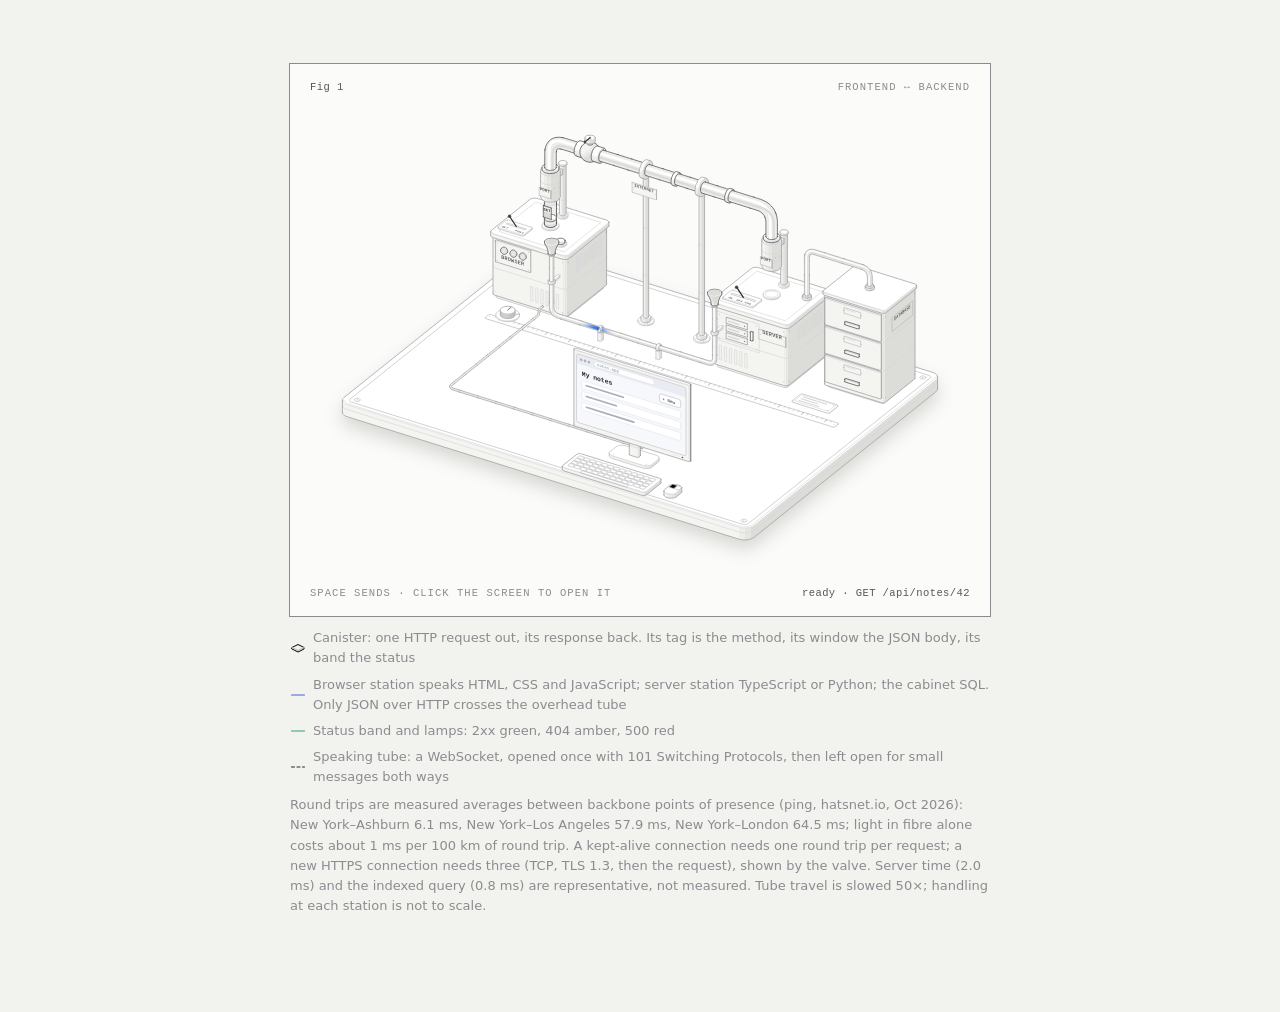
==== fig1-pneumatic/fig1-light.html @ 3c2b8790 "Add Figure 1 (pneumatic tube system) and Figure 2 (front-end layers) Figure 1 is the home page: a br" ====
<!doctype html><html lang="en"><head><meta charset="utf-8"><meta name="viewport" content="width=device-width, initial-scale=1"><title>Frontend and backend</title><style>
.iso{
  --anatomy-page:#0b0b0b;--anatomy-card:#131313;--anatomy-text:#a3a3a3;--anatomy-strong:#e6e6e6;--anatomy-muted:#6e6e6e;
  --anatomy-paper:#131313;--anatomy-face:#1b1b1b;--anatomy-top:#1c1c1c;
  --anatomy-shade-0:#0f0f0f;--anatomy-shade-1:#121212;--anatomy-shade-2:#151515;--anatomy-shade-3:#181818;
  --anatomy-lit-top:#262626;--anatomy-lit-shade:#1d1d1d;
  --anatomy-hi:#d4d4d4;--anatomy-mid:#6a6a6a;--anatomy-lo:#3e3e3e;--anatomy-faint:#2a2a2a;--anatomy-lit:#ffffff;
  --anatomy-halo:#050505;--anatomy-halo-opacity:.9;--anatomy-dot:#e6e6e6;
  --anatomy-red:#ff6b6b;--anatomy-green:#6be0a0;--anatomy-blue:#6b9bff;
  --anatomy-weight:.6px;--anatomy-ease:cubic-bezier(.32,.72,0,1);
  --anatomy-mono:ui-monospace,"SF Mono",Menlo,Consolas,monospace;
  --anatomy-lift:inset 0 1px 0 0 #ffffff0a,inset 0 0 0 1px #ffffff06,0 0 0 1px #00000026,0 1px 1px -.5px #00000014,0 3px 3px -1.5px #00000014,0 6px 6px -3px #00000014,0 12px 12px -6px #00000014;
}
.iso[data-theme="light"]{
  --anatomy-page:#f2f2ef;--anatomy-card:#fbfbfa;--anatomy-text:#57575a;--anatomy-strong:#18181a;--anatomy-muted:#8c8c90;
  --anatomy-paper:#fbfbfa;--anatomy-face:#ffffff;--anatomy-top:#ffffff;
  --anatomy-shade-0:#dcdcd9;--anatomy-shade-1:#e5e5e2;--anatomy-shade-2:#ededea;--anatomy-shade-3:#f4f4f1;
  --anatomy-lit-top:#ffffff;--anatomy-lit-shade:#eeeeeb;
  --anatomy-hi:#26262a;--anatomy-mid:#8a8a8f;--anatomy-lo:#b4b4b8;--anatomy-faint:#d4d4d6;--anatomy-lit:#000000;
  --anatomy-halo:#8a8a80;--anatomy-halo-opacity:.32;--anatomy-dot:#3a3a3e;
  --anatomy-red:#e5484d;--anatomy-green:#30a46c;--anatomy-blue:#3e63dd;
  --anatomy-lift:inset 0 1px 0 0 #ffffff,0 0 0 1px #0000000f,0 1px 1px -.5px #0000000a,0 3px 3px -1.5px #0000000a,0 6px 6px -3px #0000000a,0 12px 12px -6px #0000000a;
}
.iso-svg{display:block;width:100%;height:auto;overflow:visible}
.iso-svg path,.iso-svg circle{vector-effect:non-scaling-stroke}
.iso-fill{fill:var(--anatomy-paper);stroke:none}
.iso-solid[data-lit]>.iso-fill{fill:var(--anatomy-face)}
.iso-shade,.iso-top{stroke:none}
.iso-shade[data-shade="0"]{fill:var(--anatomy-shade-0)}
.iso-shade[data-shade="1"]{fill:var(--anatomy-shade-1)}
.iso-shade[data-shade="2"]{fill:var(--anatomy-shade-2)}
.iso-shade[data-shade="3"]{fill:var(--anatomy-shade-3)}
.iso-top{fill:var(--anatomy-top)}
.iso-solid[data-lit]>.iso-top{fill:var(--anatomy-lit-top)}
.iso-solid[data-lit]>.iso-shade{fill:var(--anatomy-lit-shade)}
.iso-solid[data-seamless]>.iso-shade,.iso-solid[data-seamless]>.iso-top{stroke-width:.4;stroke-linejoin:round}
.iso-solid[data-seamless]>.iso-shade[data-shade="0"]{stroke:var(--anatomy-shade-0)}
.iso-solid[data-seamless]>.iso-shade[data-shade="1"]{stroke:var(--anatomy-shade-1)}
.iso-solid[data-seamless]>.iso-shade[data-shade="2"]{stroke:var(--anatomy-shade-2)}
.iso-solid[data-seamless]>.iso-shade[data-shade="3"]{stroke:var(--anatomy-shade-3)}
.iso-solid[data-seamless]>.iso-top{stroke:var(--anatomy-top)}
.iso-solid[data-seamless][data-lit]>.iso-top{stroke:var(--anatomy-lit-top)}
.iso-solid[data-seamless][data-lit]>.iso-shade{stroke:var(--anatomy-lit-shade)}
.iso-solid[data-lit]>.iso-edge{stroke:var(--anatomy-lit)}
.iso-halo{fill:var(--anatomy-halo);stroke:none;filter:blur(9px);opacity:var(--anatomy-halo-opacity);transform:translateY(3px)}
.iso-line{fill:none;stroke:var(--anatomy-lo);stroke-width:var(--anatomy-weight);stroke-linecap:round;stroke-linejoin:round}
.iso-line[data-tone="hi"]{stroke:var(--anatomy-hi)}
.iso-line[data-tone="mid"]{stroke:var(--anatomy-mid)}
.iso-line[data-tone="lo"]{stroke:var(--anatomy-lo)}
.iso-line[data-tone="faint"]{stroke:var(--anatomy-faint)}
.iso-line[data-tone="lit"]{stroke:var(--anatomy-lit)}
.iso-line[data-tone="red"]{stroke:var(--anatomy-red)}
.iso-line[data-tone="green"]{stroke:var(--anatomy-green)}
.iso-line[data-tone="blue"]{stroke:var(--anatomy-blue)}
.iso-line[data-dotted]{stroke-dasharray:.01 3.5;stroke-width:1}
.iso-line[data-dashed]{stroke-dasharray:3 3}
.iso-line[data-flow]{stroke-dasharray:2 6}
.iso-wire-end{fill:var(--anatomy-paper);stroke:var(--anatomy-lo);stroke-width:var(--anatomy-weight)}
.iso-wire[data-tone="hi"] .iso-wire-end{stroke:var(--anatomy-hi)}
.iso-wire[data-tone="mid"] .iso-wire-end{stroke:var(--anatomy-mid)}
.iso-wire[data-tone="faint"] .iso-wire-end{stroke:var(--anatomy-faint)}
.iso-wire[data-tone="lit"] .iso-wire-end{stroke:var(--anatomy-lit)}
.iso-dots circle{fill:var(--anatomy-dot);stroke:none;opacity:.32}
.iso-dots[data-tone="hi"] circle{opacity:.85}
.iso-dots[data-tone="mid"] circle{opacity:.45}
.iso-dots[data-tone="lo"] circle{opacity:.22}
.iso-dots[data-tone="faint"] circle{opacity:.12}
.iso-face-text{fill:var(--anatomy-mid);font-family:var(--anatomy-mono);letter-spacing:.04em}
.iso-face-text[data-tone="hi"]{fill:var(--anatomy-hi)}
.iso-face-text[data-tone="lo"]{fill:var(--anatomy-lo)}
.iso-face-text[data-tone="faint"]{fill:var(--anatomy-faint)}
.tb-body{fill:var(--anatomy-shade-2);stroke:none}
.tb-shine{fill:var(--anatomy-top);stroke:none}
.tb-shade{fill:var(--anatomy-shade-0);stroke:none}
.tb-ring{fill:none;stroke:var(--anatomy-lo);stroke-width:.45;stroke-linecap:butt;stroke-linejoin:round}
.tb-ring[data-tone="mid"]{stroke:var(--anatomy-mid)}
.tb-ring[data-tone="faint"]{stroke:var(--anatomy-faint)}
.tb-ring[data-tone="hi"]{stroke:var(--anatomy-hi)}
@keyframes iso-flow{to{stroke-dashoffset:-32}}
@keyframes iso-pulse{0%,100%{opacity:.18}12%{opacity:1}40%{opacity:.18}}
.iso-line[data-flow]{animation:iso-flow 1600ms linear infinite}
.iso-dots circle[data-pulse]{animation:iso-pulse 1600ms steps(1,end) infinite;animation-delay:var(--pulse-at,0ms)}
.iso-figure{margin:32px 0 36px}
.iso-plate{position:relative;padding:52px 24px;border-radius:0;background:var(--anatomy-card);box-shadow:0 0 0 1px var(--anatomy-mid);--anatomy-paper:var(--anatomy-card)}
.iso-plate-corners{position:absolute;inset:18px 20px;pointer-events:none}
.iso-plate-corner{position:absolute;color:var(--anatomy-muted);font-family:var(--anatomy-mono);font-size:10.5px;line-height:1;letter-spacing:.04em;white-space:nowrap}
.iso-plate-corner[data-corner="fig"]{top:0;left:0;color:var(--anatomy-text)}
.iso-plate-corner[data-corner="title"]{top:0;right:0;text-transform:uppercase;letter-spacing:.1em}
.iso-plate-corner[data-corner="hint"]{bottom:0;left:0;text-transform:uppercase;letter-spacing:.1em}
.iso-plate-corner[data-corner="readout"]{right:0;bottom:0;color:var(--anatomy-text);font-variant-numeric:tabular-nums}
.iso-plate .iso-svg{margin:0 auto}
.iso-legend{display:grid;gap:8px;margin-top:12px;color:var(--anatomy-muted);font-size:13px;line-height:1.55}
.iso-keys{display:flex;flex-wrap:wrap;gap:6px 18px}
.iso-key{display:inline-flex;align-items:center;gap:7px}
.iso-swatch{width:16px;height:10px;flex:none;overflow:visible}
.iso-swatch path{fill:none;stroke:var(--anatomy-hi);stroke-width:1;vector-effect:non-scaling-stroke;stroke-linejoin:round;stroke-linecap:round}
.iso-swatch[data-mark="raised"] path,.iso-swatch[data-mark="flat"] path{stroke:var(--anatomy-mid)}
.iso-swatch[data-mark="lit"] path{stroke:var(--anatomy-lit)}
.iso-swatch[data-mark="dim"] path{stroke:var(--anatomy-lo)}
.iso-swatch[data-mark="dotted"] path{stroke-dasharray:.01 3;stroke-width:1.4}
.iso-swatch[data-mark="dashed"] path{stroke-dasharray:3 2.5}
.iso-swatch[data-mark="red"] path{stroke:var(--anatomy-red)}
.iso-swatch[data-mark="green"] path{stroke:var(--anatomy-green)}
.iso-swatch[data-mark="blue"] path{stroke:var(--anatomy-blue)}
.iso-swatch-crease{stroke:var(--anatomy-lo)!important}
@media (max-width:560px){.iso-plate{padding:48px 12px 70px}.iso-plate-corner[data-corner="hint"]{bottom:18px}}
@media (prefers-reduced-motion:reduce){.iso-line[data-flow],.iso-dots circle[data-pulse]{animation:none}}

*{box-sizing:border-box}
html{color-scheme:dark}
body[data-theme="light"]{color-scheme:light}
body{margin:0;background:var(--anatomy-page);color:var(--anatomy-text);font:14px/1.6 ui-sans-serif,system-ui,-apple-system,"Segoe UI",sans-serif;-webkit-font-smoothing:antialiased}
.iso-page{width:min(700px,100% - 32px);margin:64px auto 96px}
</style></head><body class="iso" data-theme="light"><main class="iso-page"><style>.f1-stage{position:relative;touch-action:pan-y}
.f1-stage:focus{outline:none}
.f1-stage:focus-visible{outline:1px solid var(--anatomy-muted);outline-offset:6px}
.f1-gl{position:absolute;inset:0;width:100%;height:100%;pointer-events:none}
.iso:not([data-theme="light"]) .f1-gl{mix-blend-mode:screen}
.f1-sr{position:absolute;width:1px;height:1px;overflow:hidden;clip-path:inset(50%);white-space:nowrap}

.f1-stage{
  --f1-req:#2f6fdf;--f1-ok:#1f9d55;--f1-warn:#c98400;--f1-fail:#d33a2c;
  --f1-ok-top:#c8ecd6;--f1-warn-top:#f7e2b0;--f1-fail-top:#f6cdc8;--f1-req-top:#cfdcf7;
  --f1-ok-side:#9ad7b2;--f1-warn-side:#ecc778;--f1-fail-side:#eba59d;--f1-req-side:#a9c0ef;
}
.iso:not([data-theme="light"]) .f1-stage{
  --f1-req:#6aa8ff;--f1-ok:#4fdc8c;--f1-warn:#ffc23d;--f1-fail:#ff6b5b;
  --f1-ok-top:#1d4a31;--f1-warn-top:#4d3c12;--f1-fail-top:#4f201c;--f1-req-top:#1b2f52;
  --f1-ok-side:#173b27;--f1-warn-side:#3d300e;--f1-fail-side:#3f1916;--f1-req-side:#162644;
}

.f1-void{fill:var(--anatomy-shade-0);stroke:none}
.f1-window{fill:var(--anatomy-shade-0);stroke:var(--anatomy-lo);stroke-width:.4px;vector-effect:non-scaling-stroke}
.f1-tag{fill:var(--anatomy-hi);font-family:var(--anatomy-mono);font-weight:600;letter-spacing:.02em}
.f1-rod{stroke-width:1.2px}
.f1-can:not([data-method="GET"]) [data-for="GET"],.f1-can:not([data-method="POST"]) [data-for="POST"]{display:none}
.f1-can:not([data-json]) .f1-json{display:none}
.f1-can[data-hidden]{visibility:hidden}

/* status colours: the canister band and the browser lamps */
.f1-can[data-status] .f1-band .iso-edge{stroke:var(--f1-c)}
.f1-can[data-status] .f1-band .iso-top{fill:var(--f1-c-top)}
.f1-can[data-status] .f1-band .iso-shade{fill:var(--f1-c-side)}
.it[data-lamp][data-on] .iso-top{fill:var(--f1-c-top)}
.it[data-lamp][data-on] .iso-shade{fill:var(--f1-c-side)}
.it[data-lamp][data-on] .iso-edge{stroke:var(--f1-c)}
[data-status="ok"],[data-lamp="ok"]{--f1-c:var(--f1-ok);--f1-c-top:var(--f1-ok-top);--f1-c-side:var(--f1-ok-side)}
[data-status="warn"],[data-lamp="warn"]{--f1-c:var(--f1-warn);--f1-c-top:var(--f1-warn-top);--f1-c-side:var(--f1-warn-side)}
[data-status="fail"],[data-lamp="fail"]{--f1-c:var(--f1-fail);--f1-c-top:var(--f1-fail-top);--f1-c-side:var(--f1-fail-side)}
.it[data-hot="req"]{--f1-c:var(--f1-req);--f1-c-top:var(--f1-req-top);--f1-c-side:var(--f1-req-side)}
.it[data-hot="ok"]{--f1-c:var(--f1-ok);--f1-c-top:var(--f1-ok-top);--f1-c-side:var(--f1-ok-side)}
.it[data-hot="warn"]{--f1-c:var(--f1-warn);--f1-c-top:var(--f1-warn-top);--f1-c-side:var(--f1-warn-side)}
.it[data-hot="fail"]{--f1-c:var(--f1-fail);--f1-c-top:var(--f1-fail-top);--f1-c-side:var(--f1-fail-side)}

/* without WebGL, the chunk the message is in takes its colour */
.f1-stage:not([data-gl]) .it[data-hot] .tb-body{fill:var(--f1-c-top)}
.f1-stage:not([data-gl]) .it[data-hot] .tb-shine{fill:var(--f1-c-top)}
.f1-stage:not([data-gl]) .it[data-hot] .tb-shade{fill:var(--f1-c-side)}
.f1-stage:not([data-gl]) .it[data-hot] .iso-edge,.f1-stage:not([data-gl]) .it[data-hot] .iso-line{stroke:var(--f1-c)}

.f1-card .iso-edge{stroke:var(--anatomy-hi)}

/* the monitor's picture */
.f1-stage{--f1-sbg:#f7f8fb;--f1-sbar:#e9ecf2;--f1-srow:#ffffff;--f1-sline:#d5dae3;--f1-sink:#a9b1bf;--f1-stext:#1d2330;--f1-smut:#7a8394}
.iso:not([data-theme="light"]) .f1-stage{--f1-sbg:#0f141c;--f1-sbar:#18202b;--f1-srow:#161d27;--f1-sline:#2a3443;--f1-sink:#4f5d72;--f1-stext:#e1e8f2;--f1-smut:#7d8899}
.f1-screen text{font-family:var(--anatomy-mono)}
.f1-sbg{fill:var(--f1-sbg)}
.f1-sframe{fill:none;stroke:var(--anatomy-lo);stroke-width:.5px;vector-effect:non-scaling-stroke}
.f1-sbar{fill:var(--f1-sbar)}
.f1-sdot{fill:var(--f1-sink)}
.f1-surl{fill:var(--f1-srow);stroke:var(--f1-sline);stroke-width:.4px;vector-effect:non-scaling-stroke}
.f1-surlt,.f1-smut{fill:var(--f1-smut)}
.f1-sh,.f1-st{fill:var(--f1-stext);font-weight:600}
.f1-st{font-weight:500}
.f1-sr0{fill:var(--f1-srow);stroke:var(--f1-sline);stroke-width:.4px;vector-effect:non-scaling-stroke}
.f1-si{fill:var(--f1-sink)}
.f1-sbtn{fill:var(--f1-srow);stroke:var(--f1-sink);stroke-width:.5px;vector-effect:non-scaling-stroke}
.f1-sbt{fill:var(--f1-stext)}
.f1-sview{display:none}
.f1-screen[data-view="list"] [data-v="list"],.f1-screen[data-view="loading"] [data-v="loading"],.f1-screen[data-view="note"] [data-v="note"],.f1-screen[data-view="saved"] [data-v="saved"],.f1-screen[data-view="missing"] [data-v="missing"],.f1-screen[data-view="error"] [data-v="error"]{display:inline}
.f1-sdim{opacity:.35}
.f1-sarc{fill:none;stroke:var(--f1-req);stroke-width:1px;stroke-linecap:round;vector-effect:non-scaling-stroke}
.f1-screen[data-press="row"] .f1-srow .f1-sr0,.f1-screen[data-press="new"] .f1-snew .f1-sbtn{fill:var(--f1-req-top);stroke:var(--f1-req)}
.f1-snew-row{fill:var(--f1-ok-top);stroke:var(--f1-ok);stroke-width:.4px;vector-effect:non-scaling-stroke}
.f1-schip{fill:var(--f1-ok)}
.f1-schipt{fill:var(--f1-srow);font-weight:600}
.f1-swarn{fill:var(--f1-warn);font-weight:700}
.f1-serr{fill:var(--f1-fail-top);stroke:var(--f1-fail);stroke-width:.5px;vector-effect:non-scaling-stroke}
.f1-serrt{fill:var(--f1-fail);font-weight:600}

/* labels on hover or tap */
.f1-tip{position:absolute;z-index:3;max-width:240px;padding:8px 10px;border-radius:8px;background:var(--anatomy-card);border:1px solid var(--anatomy-faint);box-shadow:0 4px 14px #0000001f;pointer-events:none;font-size:12.5px;line-height:1.45;color:var(--anatomy-text)}
.f1-tip strong{display:block;color:var(--anatomy-strong);font-weight:600;margin-bottom:2px}
.f1-tip[hidden]{display:none}
.f1-stage svg .it[data-zone]:not([data-zone="base"]),.f1-stage svg [data-part]{cursor:help}
</style><figure class="iso-figure"><div class="iso-plate"><div class="iso-plate-corners" aria-hidden="true"><span class="iso-plate-corner" data-corner="fig">Fig 1</span><span class="iso-plate-corner" data-corner="title">Frontend ↔ backend</span><span class="iso-plate-corner" data-corner="hint">Space sends · click the screen to open it</span><span class="iso-plate-corner" data-corner="readout" data-readout>ready · GET /api/notes/42</span></div><div class="iso-stage f1-stage" tabindex="0" role="group" aria-label="Pneumatic tube system. Space or Enter sends a request. G or P picks GET or POST. F cycles the server fault: none, not found, server error. L cycles the line: New York to Ashburn, Los Angeles or London. C closes the connection so the next request opens a new one. Escape stops."><svg xmlns="http://www.w3.org/2000/svg" class="iso-svg" viewBox="0 0 640 440" role="img" aria-label="A pneumatic tube system on a bench. On the left, the browser station packs a canister and sends it up through an overhead tube to the server station on the right, which can pull a drawer from a filing cabinet beside it through a thin SQL line. The canister comes back with a coloured status band. A thin speaking tube along the front stays open between the two stations for live messages."><path class="iso-halo" d="M27.9 285.1L28.1 284L28.6 283L29.6 282.1L208.1 139.2L209.4 138.3L211 137.7L212.8 137.1L214.8 136.8L216.9 136.7L219 136.7L221.1 137L223 137.5L607 257.5L608.7 258.1L610.1 258.9L611.1 259.8L611.8 260.8L612.1 261.9L612.1 273.5L611.9 274.6L611.4 275.6L610.4 276.6L431.9 419.4L430.6 420.3L429 421L427.2 421.5L425.2 421.8L423.1 422L421 421.9L418.9 421.6L417 421.1L33 301.2L31.3 300.5L29.9 299.7L28.9 298.8L28.2 297.8L27.9 296.8Z"/><g class="iso-solid"><path class="iso-fill" d="M213.9 164.3L214.3 163.3L215.3 162.3L216.6 161.5L218.2 160.9L220.1 160.4L222.2 160.2L224.3 160.2L226.4 160.4L228.3 160.8L229.9 161.5L231.2 162.3L232.2 163.3L232.6 164.3L232.6 165.4L232.6 167.2L232.2 168.3L231.3 169.2L229.9 170L228.3 170.7L226.4 171.2L224.3 171.4L222.2 171.4L220.2 171.2L218.3 170.7L216.6 170.1L215.3 169.2L214.4 168.3L213.9 167.3L213.9 166.2Z"/><path class="iso-shade" data-shade="0" d="M231.3 169.2L229.9 170L229.9 168.2L231.3 167.3ZM229.9 170L228.3 170.7L228.3 168.8L229.9 168.2ZM232.6 167.2L232.2 168.3L232.2 166.4L232.6 165.4ZM232.2 168.3L231.3 169.2L231.3 167.3L232.2 166.4Z"/><path class="iso-shade" data-shade="1" d="M228.3 170.7L226.4 171.2L226.4 169.3L228.3 168.8ZM226.4 171.2L224.3 171.4L224.3 169.5L226.4 169.3ZM224.3 171.4L222.2 171.4L222.2 169.5L224.3 169.5Z"/><path class="iso-shade" data-shade="2" d="M222.2 171.4L220.2 171.2L220.2 169.3L222.2 169.5ZM220.2 171.2L218.3 170.7L218.3 168.8L220.2 169.3Z"/><path class="iso-shade" data-shade="3" d="M218.3 170.7L216.6 170.1L216.6 168.2L218.3 168.8ZM216.6 170.1L215.3 169.2L215.3 167.4L216.6 168.2ZM215.3 169.2L214.4 168.3L214.4 166.4L215.3 167.4ZM214.4 168.3L213.9 167.3L213.9 165.4L214.4 166.4ZM213.9 167.3L213.9 166.2L213.9 164.3L213.9 165.4Z"/><path class="iso-top" d="M231.3 167.3L229.9 168.2L228.3 168.8L226.4 169.3L224.3 169.5L222.2 169.5L220.2 169.3L218.3 168.8L216.6 168.2L215.3 167.4L214.4 166.4L213.9 165.4L213.9 164.3L214.3 163.3L215.3 162.3L216.6 161.5L218.2 160.9L220.1 160.4L222.2 160.2L224.3 160.2L226.4 160.4L228.3 160.8L229.9 161.5L231.2 162.3L232.2 163.3L232.6 164.3L232.6 165.4L232.2 166.4Z"/><path class="iso-line iso-crease" data-tone="faint" d="M232.6 165.4L232.2 166.4L231.3 167.3L229.9 168.2L228.3 168.8L226.4 169.3L224.3 169.5L222.2 169.5L220.2 169.3L218.3 168.8L216.6 168.2L215.3 167.4L214.4 166.4L213.9 165.4L213.9 164.3"/><path class="iso-line iso-edge" data-tone="lo" d="M213.9 164.3L214.3 163.3L215.3 162.3L216.6 161.5L218.2 160.9L220.1 160.4L222.2 160.2L224.3 160.2L226.4 160.4L228.3 160.8L229.9 161.5L231.2 162.3L232.2 163.3L232.6 164.3L232.6 165.4M232.6 167.2L232.2 168.3L231.3 169.2L229.9 170L228.3 170.7L226.4 171.2L224.3 171.4L222.2 171.4L220.2 171.2L218.3 170.7L216.6 170.1L215.3 169.2L214.4 168.3L213.9 167.3L213.9 166.2M213.9 164.3L213.9 166.2M232.6 165.4L232.6 167.2"/></g><g class="iso-solid"><path class="iso-fill" d="M216 160.5L216.4 159.7L217.1 159L218.1 158.3L219.4 157.8L220.8 157.4L222.4 157.3L224.1 157.3L225.6 157.4L227.1 157.8L228.4 158.3L229.4 158.9L230.1 159.7L230.5 160.5L230.5 161.3L230.5 165.2L230.1 166L229.4 166.8L228.4 167.4L227.1 167.9L225.7 168.3L224.1 168.5L222.5 168.5L220.9 168.3L219.4 167.9L218.1 167.4L217.1 166.8L216.4 166.1L216 165.3L216 164.4Z"/><path class="iso-shade" data-shade="0" d="M229.4 166.8L228.4 167.4L228.4 163.4L229.4 162.8ZM228.4 167.4L227.1 167.9L227.1 164L228.4 163.4ZM230.5 165.2L230.1 166L230.1 162.1L230.5 161.3ZM230.1 166L229.4 166.8L229.4 162.8L230.1 162.1Z"/><path class="iso-shade" data-shade="1" d="M227.1 167.9L225.7 168.3L225.7 164.3L227.1 164ZM225.7 168.3L224.1 168.5L224.1 164.5L225.7 164.3ZM224.1 168.5L222.5 168.5L222.5 164.5L224.1 164.5Z"/><path class="iso-shade" data-shade="2" d="M222.5 168.5L220.9 168.3L220.9 164.3L222.5 164.5ZM220.9 168.3L219.4 167.9L219.4 164L220.9 164.3Z"/><path class="iso-shade" data-shade="3" d="M219.4 167.9L218.1 167.4L218.1 163.5L219.4 164ZM218.1 167.4L217.1 166.8L217.1 162.8L218.1 163.5ZM217.1 166.8L216.4 166.1L216.4 162.1L217.1 162.8ZM216.4 166.1L216 165.3L216 161.3L216.4 162.1ZM216 165.3L216 164.4L216 160.5L216 161.3Z"/><path class="iso-top" d="M229.4 162.8L228.4 163.4L227.1 164L225.7 164.3L224.1 164.5L222.5 164.5L220.9 164.3L219.4 164L218.1 163.5L217.1 162.8L216.4 162.1L216 161.3L216 160.5L216.4 159.7L217.1 159L218.1 158.3L219.4 157.8L220.8 157.4L222.4 157.3L224.1 157.3L225.6 157.4L227.1 157.8L228.4 158.3L229.4 158.9L230.1 159.7L230.5 160.5L230.5 161.3L230.1 162.1Z"/><path class="iso-line iso-crease" data-tone="faint" d="M230.5 161.3L230.1 162.1L229.4 162.8L228.4 163.4L227.1 164L225.7 164.3L224.1 164.5L222.5 164.5L220.9 164.3L219.4 164L218.1 163.5L217.1 162.8L216.4 162.1L216 161.3L216 160.5"/><path class="iso-line iso-edge" data-tone="mid" d="M216 160.5L216.4 159.7L217.1 159L218.1 158.3L219.4 157.8L220.8 157.4L222.4 157.3L224.1 157.3L225.6 157.4L227.1 157.8L228.4 158.3L229.4 158.9L230.1 159.7L230.5 160.5L230.5 161.3M230.5 165.2L230.1 166L229.4 166.8L228.4 167.4L227.1 167.9L225.7 168.3L224.1 168.5L222.5 168.5L220.9 168.3L219.4 167.9L218.1 167.4L217.1 166.8L216.4 166.1L216 165.3L216 164.4M216 160.5L216 164.4M230.5 161.3L230.5 165.2"/></g><g class="iso-solid"><path class="iso-fill" d="M565.9 274.3L566.4 273.3L567.3 272.3L568.6 271.5L570.3 270.8L572.2 270.4L574.2 270.1L576.3 270.1L578.4 270.4L580.3 270.8L581.9 271.5L583.3 272.3L584.2 273.3L584.7 274.3L584.7 275.4L584.7 277.2L584.2 278.2L583.3 279.2L582 280L580.3 280.7L578.4 281.2L576.4 281.4L574.3 281.4L572.2 281.2L570.3 280.7L568.6 280L567.3 279.2L566.4 278.3L565.9 277.2L565.9 276.2Z"/><path class="iso-shade" data-shade="0" d="M583.3 279.2L582 280L582 278.2L583.3 277.3ZM582 280L580.3 280.7L580.3 278.8L582 278.2ZM584.7 277.2L584.2 278.2L584.2 276.4L584.7 275.4ZM584.2 278.2L583.3 279.2L583.3 277.3L584.2 276.4Z"/><path class="iso-shade" data-shade="1" d="M580.3 280.7L578.4 281.2L578.4 279.3L580.3 278.8ZM578.4 281.2L576.4 281.4L576.4 279.5L578.4 279.3ZM576.4 281.4L574.3 281.4L574.3 279.5L576.4 279.5Z"/><path class="iso-shade" data-shade="2" d="M574.3 281.4L572.2 281.2L572.2 279.3L574.3 279.5ZM572.2 281.2L570.3 280.7L570.3 278.8L572.2 279.3Z"/><path class="iso-shade" data-shade="3" d="M570.3 280.7L568.6 280L568.6 278.2L570.3 278.8ZM568.6 280L567.3 279.2L567.3 277.4L568.6 278.2ZM567.3 279.2L566.4 278.3L566.4 276.4L567.3 277.4ZM566.4 278.3L565.9 277.2L565.9 275.4L566.4 276.4ZM565.9 277.2L565.9 276.2L565.9 274.3L565.9 275.4Z"/><path class="iso-top" d="M583.3 277.3L582 278.2L580.3 278.8L578.4 279.3L576.4 279.5L574.3 279.5L572.2 279.3L570.3 278.8L568.6 278.2L567.3 277.4L566.4 276.4L565.9 275.4L565.9 274.3L566.4 273.3L567.3 272.3L568.6 271.5L570.3 270.8L572.2 270.4L574.2 270.1L576.3 270.1L578.4 270.4L580.3 270.8L581.9 271.5L583.3 272.3L584.2 273.3L584.7 274.3L584.7 275.4L584.2 276.4Z"/><path class="iso-line iso-crease" data-tone="faint" d="M584.7 275.4L584.2 276.4L583.3 277.3L582 278.2L580.3 278.8L578.4 279.3L576.4 279.5L574.3 279.5L572.2 279.3L570.3 278.8L568.6 278.2L567.3 277.4L566.4 276.4L565.9 275.4L565.9 274.3"/><path class="iso-line iso-edge" data-tone="lo" d="M565.9 274.3L566.4 273.3L567.3 272.3L568.6 271.5L570.3 270.8L572.2 270.4L574.2 270.1L576.3 270.1L578.4 270.4L580.3 270.8L581.9 271.5L583.3 272.3L584.2 273.3L584.7 274.3L584.7 275.4M584.7 277.2L584.2 278.2L583.3 279.2L582 280L580.3 280.7L578.4 281.2L576.4 281.4L574.3 281.4L572.2 281.2L570.3 280.7L568.6 280L567.3 279.2L566.4 278.3L565.9 277.2L565.9 276.2M565.9 274.3L565.9 276.2M584.7 275.4L584.7 277.2"/></g><g class="iso-solid"><path class="iso-fill" d="M568.1 270.5L568.4 269.7L569.1 268.9L570.1 268.3L571.4 267.8L572.9 267.4L574.5 267.3L576.1 267.2L577.7 267.4L579.1 267.8L580.4 268.3L581.4 268.9L582.2 269.7L582.5 270.5L582.5 271.3L582.5 275.2L582.2 276L581.5 276.8L580.5 277.4L579.2 277.9L577.7 278.3L576.1 278.5L574.5 278.5L572.9 278.3L571.4 277.9L570.2 277.4L569.1 276.8L568.4 276L568.1 275.3L568.1 274.4Z"/><path class="iso-shade" data-shade="0" d="M581.5 276.8L580.5 277.4L580.5 273.4L581.5 272.8ZM580.5 277.4L579.2 277.9L579.2 273.9L580.5 273.4ZM582.5 275.2L582.2 276L582.2 272.1L582.5 271.3ZM582.2 276L581.5 276.8L581.5 272.8L582.2 272.1Z"/><path class="iso-shade" data-shade="1" d="M579.2 277.9L577.7 278.3L577.7 274.3L579.2 273.9ZM577.7 278.3L576.1 278.5L576.1 274.5L577.7 274.3ZM576.1 278.5L574.5 278.5L574.5 274.5L576.1 274.5Z"/><path class="iso-shade" data-shade="2" d="M574.5 278.5L572.9 278.3L572.9 274.3L574.5 274.5ZM572.9 278.3L571.4 277.9L571.4 274L572.9 274.3Z"/><path class="iso-shade" data-shade="3" d="M571.4 277.9L570.2 277.4L570.2 273.4L571.4 274ZM570.2 277.4L569.1 276.8L569.1 272.8L570.2 273.4ZM569.1 276.8L568.4 276L568.4 272.1L569.1 272.8ZM568.4 276L568.1 275.3L568.1 271.3L568.4 272.1ZM568.1 275.3L568.1 274.4L568.1 270.5L568.1 271.3Z"/><path class="iso-top" d="M581.5 272.8L580.5 273.4L579.2 273.9L577.7 274.3L576.1 274.5L574.5 274.5L572.9 274.3L571.4 274L570.2 273.4L569.1 272.8L568.4 272.1L568.1 271.3L568.1 270.5L568.4 269.7L569.1 268.9L570.1 268.3L571.4 267.8L572.9 267.4L574.5 267.3L576.1 267.2L577.7 267.4L579.1 267.8L580.4 268.3L581.4 268.9L582.2 269.7L582.5 270.5L582.5 271.3L582.2 272.1Z"/><path class="iso-line iso-crease" data-tone="faint" d="M582.5 271.3L582.2 272.1L581.5 272.8L580.5 273.4L579.2 273.9L577.7 274.3L576.1 274.5L574.5 274.5L572.9 274.3L571.4 274L570.2 273.4L569.1 272.8L568.4 272.1L568.1 271.3L568.1 270.5"/><path class="iso-line iso-edge" data-tone="mid" d="M568.1 270.5L568.4 269.7L569.1 268.9L570.1 268.3L571.4 267.8L572.9 267.4L574.5 267.3L576.1 267.2L577.7 267.4L579.1 267.8L580.4 268.3L581.4 268.9L582.2 269.7L582.5 270.5L582.5 271.3M582.5 275.2L582.2 276L581.5 276.8L580.5 277.4L579.2 277.9L577.7 278.3L576.1 278.5L574.5 278.5L572.9 278.3L571.4 277.9L570.2 277.4L569.1 276.8L568.4 276L568.1 275.3L568.1 274.4M568.1 270.5L568.1 274.4M582.5 271.3L582.5 275.2"/></g><g class="iso-solid"><path class="iso-fill" d="M55.3 291.2L55.8 290.2L56.7 289.2L58 288.4L59.7 287.7L61.6 287.3L63.6 287L65.7 287L67.8 287.3L69.7 287.7L71.4 288.4L72.7 289.2L73.6 290.1L74.1 291.2L74.1 292.2L74.1 294.1L73.6 295.1L72.7 296.1L71.4 296.9L69.7 297.6L67.8 298L65.8 298.3L63.7 298.3L61.6 298L59.7 297.6L58.1 296.9L56.7 296.1L55.8 295.2L55.3 294.1L55.3 293.1Z"/><path class="iso-shade" data-shade="0" d="M72.7 296.1L71.4 296.9L71.4 295L72.7 294.2ZM71.4 296.9L69.7 297.6L69.7 295.7L71.4 295ZM74.1 294.1L73.6 295.1L73.6 293.3L74.1 292.2ZM73.6 295.1L72.7 296.1L72.7 294.2L73.6 293.3Z"/><path class="iso-shade" data-shade="1" d="M69.7 297.6L67.8 298L67.8 296.2L69.7 295.7ZM67.8 298L65.8 298.3L65.8 296.4L67.8 296.2ZM65.8 298.3L63.7 298.3L63.7 296.4L65.8 296.4Z"/><path class="iso-shade" data-shade="2" d="M63.7 298.3L61.6 298L61.6 296.2L63.7 296.4ZM61.6 298L59.7 297.6L59.7 295.7L61.6 296.2Z"/><path class="iso-shade" data-shade="3" d="M59.7 297.6L58.1 296.9L58.1 295.1L59.7 295.7ZM58.1 296.9L56.7 296.1L56.7 294.2L58.1 295.1ZM56.7 296.1L55.8 295.2L55.8 293.3L56.7 294.2ZM55.8 295.2L55.3 294.1L55.3 292.3L55.8 293.3ZM55.3 294.1L55.3 293.1L55.3 291.2L55.3 292.3Z"/><path class="iso-top" d="M72.7 294.2L71.4 295L69.7 295.7L67.8 296.2L65.8 296.4L63.7 296.4L61.6 296.2L59.7 295.7L58.1 295.1L56.7 294.2L55.8 293.3L55.3 292.3L55.3 291.2L55.8 290.2L56.7 289.2L58 288.4L59.7 287.7L61.6 287.3L63.6 287L65.7 287L67.8 287.3L69.7 287.7L71.4 288.4L72.7 289.2L73.6 290.1L74.1 291.2L74.1 292.2L73.6 293.3Z"/><path class="iso-line iso-crease" data-tone="faint" d="M74.1 292.2L73.6 293.3L72.7 294.2L71.4 295L69.7 295.7L67.8 296.2L65.8 296.4L63.7 296.4L61.6 296.2L59.7 295.7L58.1 295.1L56.7 294.2L55.8 293.3L55.3 292.3L55.3 291.2"/><path class="iso-line iso-edge" data-tone="lo" d="M55.3 291.2L55.8 290.2L56.7 289.2L58 288.4L59.7 287.7L61.6 287.3L63.6 287L65.7 287L67.8 287.3L69.7 287.7L71.4 288.4L72.7 289.2L73.6 290.1L74.1 291.2L74.1 292.2M74.1 294.1L73.6 295.1L72.7 296.1L71.4 296.9L69.7 297.6L67.8 298L65.8 298.3L63.7 298.3L61.6 298L59.7 297.6L58.1 296.9L56.7 296.1L55.8 295.2L55.3 294.1L55.3 293.1M55.3 291.2L55.3 293.1M74.1 292.2L74.1 294.1"/></g><g class="iso-solid"><path class="iso-fill" d="M57.5 287.3L57.8 286.6L58.5 285.8L59.5 285.2L60.8 284.7L62.3 284.3L63.9 284.1L65.5 284.1L67.1 284.3L68.6 284.7L69.8 285.2L70.9 285.8L71.6 286.5L71.9 287.3L71.9 288.1L71.9 292.1L71.6 292.9L70.9 293.6L69.9 294.3L68.6 294.8L67.1 295.1L65.5 295.3L63.9 295.3L62.3 295.2L60.9 294.8L59.6 294.3L58.6 293.7L57.8 292.9L57.5 292.1L57.5 291.3Z"/><path class="iso-shade" data-shade="0" d="M70.9 293.6L69.9 294.3L69.9 290.3L70.9 289.7ZM69.9 294.3L68.6 294.8L68.6 290.8L69.9 290.3ZM71.9 292.1L71.6 292.9L71.6 288.9L71.9 288.1ZM71.6 292.9L70.9 293.6L70.9 289.7L71.6 288.9Z"/><path class="iso-shade" data-shade="1" d="M68.6 294.8L67.1 295.1L67.1 291.2L68.6 290.8ZM67.1 295.1L65.5 295.3L65.5 291.4L67.1 291.2ZM65.5 295.3L63.9 295.3L63.9 291.4L65.5 291.4Z"/><path class="iso-shade" data-shade="2" d="M63.9 295.3L62.3 295.2L62.3 291.2L63.9 291.4ZM62.3 295.2L60.9 294.8L60.9 290.8L62.3 291.2Z"/><path class="iso-shade" data-shade="3" d="M60.9 294.8L59.6 294.3L59.6 290.3L60.9 290.8ZM59.6 294.3L58.6 293.7L58.6 289.7L59.6 290.3ZM58.6 293.7L57.8 292.9L57.8 289L58.6 289.7ZM57.8 292.9L57.5 292.1L57.5 288.2L57.8 289ZM57.5 292.1L57.5 291.3L57.5 287.3L57.5 288.2Z"/><path class="iso-top" d="M70.9 289.7L69.9 290.3L68.6 290.8L67.1 291.2L65.5 291.4L63.9 291.4L62.3 291.2L60.9 290.8L59.6 290.3L58.6 289.7L57.8 289L57.5 288.2L57.5 287.3L57.8 286.6L58.5 285.8L59.5 285.2L60.8 284.7L62.3 284.3L63.9 284.1L65.5 284.1L67.1 284.3L68.6 284.7L69.8 285.2L70.9 285.8L71.6 286.5L71.9 287.3L71.9 288.1L71.6 288.9Z"/><path class="iso-line iso-crease" data-tone="faint" d="M71.9 288.1L71.6 288.9L70.9 289.7L69.9 290.3L68.6 290.8L67.1 291.2L65.5 291.4L63.9 291.4L62.3 291.2L60.9 290.8L59.6 290.3L58.6 289.7L57.8 289L57.5 288.2L57.5 287.3"/><path class="iso-line iso-edge" data-tone="mid" d="M57.5 287.3L57.8 286.6L58.5 285.8L59.5 285.2L60.8 284.7L62.3 284.3L63.9 284.1L65.5 284.1L67.1 284.3L68.6 284.7L69.8 285.2L70.9 285.8L71.6 286.5L71.9 287.3L71.9 288.1M71.9 292.1L71.6 292.9L70.9 293.6L69.9 294.3L68.6 294.8L67.1 295.1L65.5 295.3L63.9 295.3L62.3 295.2L60.9 294.8L59.6 294.3L58.6 293.7L57.8 292.9L57.5 292.1L57.5 291.3M57.5 287.3L57.5 291.3M71.9 288.1L71.9 292.1"/></g><g class="iso-solid"><path class="iso-fill" d="M407.4 401.2L407.8 400.2L408.7 399.2L410.1 398.4L411.7 397.7L413.6 397.3L415.7 397L417.8 397L419.8 397.2L421.7 397.7L423.4 398.4L424.7 399.2L425.6 400.1L426.1 401.2L426.1 402.2L426.1 404.1L425.7 405.1L424.7 406.1L423.4 406.9L421.8 407.6L419.9 408L417.8 408.3L415.7 408.3L413.6 408L411.7 407.6L410.1 406.9L408.8 406.1L407.8 405.1L407.4 404.1L407.4 403.1Z"/><path class="iso-shade" data-shade="0" d="M424.7 406.1L423.4 406.9L423.4 405L424.7 404.2ZM423.4 406.9L421.8 407.6L421.8 405.7L423.4 405ZM426.1 404.1L425.7 405.1L425.7 403.3L426.1 402.2ZM425.7 405.1L424.7 406.1L424.7 404.2L425.7 403.3Z"/><path class="iso-shade" data-shade="1" d="M421.8 407.6L419.9 408L419.9 406.2L421.8 405.7ZM419.9 408L417.8 408.3L417.8 406.4L419.9 406.2ZM417.8 408.3L415.7 408.3L415.7 406.4L417.8 406.4Z"/><path class="iso-shade" data-shade="2" d="M415.7 408.3L413.6 408L413.6 406.2L415.7 406.4ZM413.6 408L411.7 407.6L411.7 405.7L413.6 406.2Z"/><path class="iso-shade" data-shade="3" d="M411.7 407.6L410.1 406.9L410.1 405L411.7 405.7ZM410.1 406.9L408.8 406.1L408.8 404.2L410.1 405ZM408.8 406.1L407.8 405.1L407.8 403.3L408.8 404.2ZM407.8 405.1L407.4 404.1L407.4 402.2L407.8 403.3ZM407.4 404.1L407.4 403.1L407.4 401.2L407.4 402.2Z"/><path class="iso-top" d="M424.7 404.2L423.4 405L421.8 405.7L419.9 406.2L417.8 406.4L415.7 406.4L413.6 406.2L411.7 405.7L410.1 405L408.8 404.2L407.8 403.3L407.4 402.2L407.4 401.2L407.8 400.2L408.7 399.2L410.1 398.4L411.7 397.7L413.6 397.3L415.7 397L417.8 397L419.8 397.2L421.7 397.7L423.4 398.4L424.7 399.2L425.6 400.1L426.1 401.2L426.1 402.2L425.7 403.3Z"/><path class="iso-line iso-crease" data-tone="faint" d="M426.1 402.2L425.7 403.3L424.7 404.2L423.4 405L421.8 405.7L419.9 406.2L417.8 406.4L415.7 406.4L413.6 406.2L411.7 405.7L410.1 405L408.8 404.2L407.8 403.3L407.4 402.2L407.4 401.2"/><path class="iso-line iso-edge" data-tone="lo" d="M407.4 401.2L407.8 400.2L408.7 399.2L410.1 398.4L411.7 397.7L413.6 397.3L415.7 397L417.8 397L419.8 397.2L421.7 397.7L423.4 398.4L424.7 399.2L425.6 400.1L426.1 401.2L426.1 402.2M426.1 404.1L425.7 405.1L424.7 406.1L423.4 406.9L421.8 407.6L419.9 408L417.8 408.3L415.7 408.3L413.6 408L411.7 407.6L410.1 406.9L408.8 406.1L407.8 405.1L407.4 404.1L407.4 403.1M407.4 401.2L407.4 403.1M426.1 402.2L426.1 404.1"/></g><g class="iso-solid"><path class="iso-fill" d="M409.5 397.3L409.9 396.5L410.6 395.8L411.6 395.2L412.9 394.7L414.3 394.3L415.9 394.1L417.5 394.1L419.1 394.3L420.6 394.6L421.9 395.2L422.9 395.8L423.6 396.5L424 397.3L424 398.1L424 402.1L423.6 402.9L422.9 403.6L421.9 404.3L420.6 404.8L419.2 405.1L417.6 405.3L415.9 405.3L414.4 405.1L412.9 404.8L411.6 404.3L410.6 403.6L409.9 402.9L409.5 402.1L409.5 401.3Z"/><path class="iso-shade" data-shade="0" d="M422.9 403.6L421.9 404.3L421.9 400.3L422.9 399.7ZM421.9 404.3L420.6 404.8L420.6 400.8L421.9 400.3ZM424 402.1L423.6 402.9L423.6 398.9L424 398.1ZM423.6 402.9L422.9 403.6L422.9 399.7L423.6 398.9Z"/><path class="iso-shade" data-shade="1" d="M420.6 404.8L419.2 405.1L419.2 401.2L420.6 400.8ZM419.2 405.1L417.6 405.3L417.6 401.4L419.2 401.2ZM417.6 405.3L415.9 405.3L415.9 401.4L417.6 401.4Z"/><path class="iso-shade" data-shade="2" d="M415.9 405.3L414.4 405.1L414.4 401.2L415.9 401.4ZM414.4 405.1L412.9 404.8L412.9 400.8L414.4 401.2Z"/><path class="iso-shade" data-shade="3" d="M412.9 404.8L411.6 404.3L411.6 400.3L412.9 400.8ZM411.6 404.3L410.6 403.6L410.6 399.7L411.6 400.3ZM410.6 403.6L409.9 402.9L409.9 398.9L410.6 399.7ZM409.9 402.9L409.5 402.1L409.5 398.2L409.9 398.9ZM409.5 402.1L409.5 401.3L409.5 397.3L409.5 398.2Z"/><path class="iso-top" d="M422.9 399.7L421.9 400.3L420.6 400.8L419.2 401.2L417.6 401.4L415.9 401.4L414.4 401.2L412.9 400.8L411.6 400.3L410.6 399.7L409.9 398.9L409.5 398.2L409.5 397.3L409.9 396.5L410.6 395.8L411.6 395.2L412.9 394.7L414.3 394.3L415.9 394.1L417.5 394.1L419.1 394.3L420.6 394.6L421.9 395.2L422.9 395.8L423.6 396.5L424 397.3L424 398.1L423.6 398.9Z"/><path class="iso-line iso-crease" data-tone="faint" d="M424 398.1L423.6 398.9L422.9 399.7L421.9 400.3L420.6 400.8L419.2 401.2L417.6 401.4L415.9 401.4L414.4 401.2L412.9 400.8L411.6 400.3L410.6 399.7L409.9 398.9L409.5 398.2L409.5 397.3"/><path class="iso-line iso-edge" data-tone="mid" d="M409.5 397.3L409.9 396.5L410.6 395.8L411.6 395.2L412.9 394.7L414.3 394.3L415.9 394.1L417.5 394.1L419.1 394.3L420.6 394.6L421.9 395.2L422.9 395.8L423.6 396.5L424 397.3L424 398.1M424 402.1L423.6 402.9L422.9 403.6L421.9 404.3L420.6 404.8L419.2 405.1L417.6 405.3L415.9 405.3L414.4 405.1L412.9 404.8L411.6 404.3L410.6 403.6L409.9 402.9L409.5 402.1L409.5 401.3M409.5 397.3L409.5 401.3M424 398.1L424 402.1"/></g><g class="iso-solid"><path class="iso-fill" d="M27.9 279.2L28.1 278.2L28.6 277.2L29.6 276.2L208.1 133.4L209.4 132.5L211 131.8L212.8 131.3L214.8 131L216.9 130.8L219 130.9L221.1 131.2L223 131.6L607 251.6L608.7 252.3L610.1 253.1L611.1 254L611.8 255L612.1 256L612.1 267.7L611.9 268.8L611.4 269.8L610.4 270.7L431.9 413.6L430.6 414.4L429 415.1L427.2 415.7L425.2 416L423.1 416.1L421 416.1L418.9 415.8L417 415.3L33 295.3L31.3 294.7L29.9 293.9L28.9 293L28.2 292L27.9 290.9Z"/><path class="iso-shade" data-shade="0" d="M612.1 267.7L611.9 268.8L611.9 257.1L612.1 256ZM611.9 268.8L611.4 269.8L611.4 258.1L611.9 257.1ZM611.4 269.8L610.4 270.7L610.4 259.1L611.4 258.1ZM610.4 270.7L431.9 413.6L431.9 401.9L610.4 259.1ZM431.9 413.6L430.6 414.4L430.6 402.8L431.9 401.9ZM430.6 414.4L429 415.1L429 403.5L430.6 402.8Z"/><path class="iso-shade" data-shade="1" d="M429 415.1L427.2 415.7L427.2 404L429 403.5ZM427.2 415.7L425.2 416L425.2 404.3L427.2 404ZM425.2 416L423.1 416.1L423.1 404.5L425.2 404.3Z"/><path class="iso-shade" data-shade="2" d="M423.1 416.1L421 416.1L421 404.4L423.1 404.5ZM421 416.1L418.9 415.8L418.9 404.1L421 404.4ZM418.9 415.8L417 415.3L417 403.6L418.9 404.1Z"/><path class="iso-shade" data-shade="3" d="M417 415.3L33 295.3L33 283.6L417 403.6ZM33 295.3L31.3 294.7L31.3 283L33 283.6ZM31.3 294.7L29.9 293.9L29.9 282.2L31.3 283ZM29.9 293.9L28.9 293L28.9 281.3L29.9 282.2ZM28.9 293L28.2 292L28.2 280.3L28.9 281.3ZM28.2 292L27.9 290.9L27.9 279.2L28.2 280.3Z"/><path class="iso-top" d="M607 251.6L608.7 252.3L610.1 253.1L611.1 254L611.8 255L612.1 256L611.9 257.1L611.4 258.1L610.4 259.1L431.9 401.9L430.6 402.8L429 403.5L427.2 404L425.2 404.3L423.1 404.5L421 404.4L418.9 404.1L417 403.6L33 283.6L31.3 283L29.9 282.2L28.9 281.3L28.2 280.3L27.9 279.2L28.1 278.2L28.6 277.2L29.6 276.2L208.1 133.4L209.4 132.5L211 131.8L212.8 131.3L214.8 131L216.9 130.8L219 130.9L221.1 131.2L223 131.6Z"/><path class="iso-line iso-crease" data-tone="faint" d="M612.1 256L611.9 257.1L611.4 258.1L610.4 259.1L431.9 401.9L430.6 402.8L429 403.5L427.2 404L425.2 404.3L423.1 404.5L421 404.4L418.9 404.1L417 403.6L33 283.6L31.3 283L29.9 282.2L28.9 281.3L28.2 280.3L27.9 279.2"/><path class="iso-line iso-bevel" data-tone="faint" d="M612.1 256L609.8 256.9L609.4 257.7L608.6 258.5L430.1 401.3L429 402L427.8 402.6L426.3 403L424.7 403.3L423 403.4L421.3 403.3L419.7 403.1L418.1 402.7L34.2 282.8L32.8 282.2L31.7 281.6L30.8 280.8L30.3 280L27.9 279.2"/><path class="iso-line" data-tone="faint" d="M612.1 260.7L611.9 261.8L611.4 262.8L610.4 263.7L431.9 406.6L430.6 407.4L429 408.1L427.2 408.6L425.2 409L423.1 409.1L421 409L418.9 408.8L417 408.3L33 288.3L31.3 287.7L29.9 286.9L28.9 286L28.2 285L27.9 283.9"/><path class="iso-line iso-edge" data-tone="mid" d="M27.9 279.2L28.1 278.2L28.6 277.2L29.6 276.2L208.1 133.4L209.4 132.5L211 131.8L212.8 131.3L214.8 131L216.9 130.8L219 130.9L221.1 131.2L223 131.6L607 251.6L608.7 252.3L610.1 253.1L611.1 254L611.8 255L612.1 256M612.1 267.7L611.9 268.8L611.4 269.8L610.4 270.7L431.9 413.6L430.6 414.4L429 415.1L427.2 415.7L425.2 416L423.1 416.1L421 416.1L418.9 415.8L417 415.3L33 295.3L31.3 294.7L29.9 293.9L28.9 293L28.2 292L27.9 290.9M612.1 256L612.1 267.7M27.9 279.2L27.9 290.9"/></g><path class="iso-line" data-tone="lo" d="M603.4 254.5L604.1 254.7L604.6 255L605 255.4L605.2 255.7L605.3 256.1L605.3 256.5L605.1 256.9L604.7 257.3L426.2 400.1L425.7 400.4L425.1 400.7L424.4 400.9L423.7 401L422.9 401.1L422.1 401.1L421.3 401L420.6 400.8L36.6 280.8L35.9 280.6L35.4 280.3L35 279.9L34.8 279.5L34.7 279.1L34.7 278.7L34.9 278.4L35.3 278L213.8 135.1L214.3 134.8L214.9 134.6L215.6 134.4L216.3 134.2L217.1 134.2L217.9 134.2L218.7 134.3L219.4 134.5Z"/><path class="iso-line" data-tone="lo" d="M220.6 138.9L219.8 139.3L218.8 139.5L217.6 139.5L216.5 139.3L215.7 138.9L215.2 138.4L215.2 137.8L215.6 137.3L216.4 136.9L217.4 136.6L218.6 136.6L219.7 136.8L220.5 137.2L221 137.7L221 138.3ZM600.1 257.4L599.3 257.8L598.2 258.1L597.1 258.1L596 257.9L595.2 257.5L594.7 257L594.7 256.4L595.1 255.8L595.9 255.4L596.9 255.2L598.1 255.2L599.1 255.4L600 255.8L600.5 256.3L600.5 256.9ZM44.9 279.4L44.1 279.9L43.1 280.1L41.9 280.1L40.9 279.9L40 279.5L39.5 279L39.5 278.4L39.9 277.9L40.7 277.4L41.8 277.2L42.9 277.2L44 277.4L44.8 277.8L45.3 278.3L45.3 278.9ZM424.4 398L423.6 398.4L422.6 398.7L421.4 398.7L420.3 398.5L419.5 398.1L419 397.5L419 397L419.4 396.4L420.2 396L421.2 395.8L422.4 395.7L423.5 395.9L424.3 396.3L424.8 396.9L424.8 397.5Z"/><g class="iso-dots" data-tone="mid"><circle cx="218.1" cy="138.1" r="0.5"/><circle cx="597.6" cy="256.6" r="0.5"/><circle cx="42.4" cy="278.6" r="0.5"/><circle cx="421.9" cy="397.2" r="0.5"/></g><g class="iso-solid"><path class="iso-fill" d="M168.3 197.7L168.6 197.4L171.4 195.1L171.9 194.8L172.6 194.8L173.3 194.9L513.9 301.3L514.3 301.5L514.5 301.9L514.5 302.6L514.3 302.9L511.4 305.2L510.9 305.4L510.3 305.5L509.6 305.4L169 199L168.5 198.7L168.3 198.4Z"/><path class="iso-shade" data-shade="0" d="M514.5 302.6L514.3 302.9L514.3 302.2L514.5 301.9ZM514.3 302.9L511.4 305.2L511.4 304.5L514.3 302.2ZM511.4 305.2L510.9 305.4L510.9 304.7L511.4 304.5Z"/><path class="iso-shade" data-shade="1" d="M510.9 305.4L510.3 305.5L510.3 304.8L510.9 304.7Z"/><path class="iso-shade" data-shade="2" d="M510.3 305.5L509.6 305.4L509.6 304.7L510.3 304.8Z"/><path class="iso-shade" data-shade="3" d="M509.6 305.4L169 199L169 198.3L509.6 304.7ZM169 199L168.5 198.7L168.5 198L169 198.3ZM168.5 198.7L168.3 198.4L168.3 197.7L168.5 198Z"/><path class="iso-top" d="M513.9 301.3L514.3 301.5L514.5 301.9L514.3 302.2L511.4 304.5L510.9 304.7L510.3 304.8L509.6 304.7L169 198.3L168.5 198L168.3 197.7L168.6 197.4L171.4 195.1L171.9 194.8L172.6 194.8L173.3 194.9Z"/><path class="iso-line iso-edge" data-tone="lo" d="M168.3 197.7L168.6 197.4L171.4 195.1L171.9 194.8L172.6 194.8L173.3 194.9L513.9 301.3L514.3 301.5L514.5 301.9M514.5 302.6L514.3 302.9L511.4 305.2L510.9 305.4L510.3 305.5L509.6 305.4L169 199L168.5 198.7L168.3 198.4M514.5 301.9L514.5 302.6M168.3 197.7L168.3 198.4"/></g><path class="iso-line" data-tone="lo" d="M179 196.7L177.7 197.7M188.1 199.5L186.8 200.5M192.7 200.9L191.4 202M197.3 202.4L196 203.4M201.8 203.8L200.6 204.8M211 206.7L209.7 207.7M215.6 208.1L214.3 209.1M220.1 209.5L218.8 210.5M224.7 210.9L223.4 212M233.8 213.8L232.6 214.8M238.4 215.2L237.1 216.3M243 216.7L241.7 217.7M247.6 218.1L246.3 219.1M256.7 220.9L255.4 222M261.3 222.4L260 223.4M265.8 223.8L264.6 224.8M270.4 225.2L269.1 226.3M279.6 228.1L278.3 229.1M284.1 229.5L282.8 230.5M288.7 230.9L287.4 232M293.3 232.4L292 233.4M302.4 235.2L301.1 236.2M307 236.6L305.7 237.7M311.6 238.1L310.3 239.1M316.1 239.5L314.9 240.5M325.3 242.4L324 243.4M329.9 243.8L328.6 244.8M334.4 245.2L333.1 246.2M339 246.6L337.7 247.7M348.1 249.5L346.9 250.5M352.7 250.9L351.4 252M357.3 252.4L356 253.4M361.9 253.8L360.6 254.8M371 256.6L369.7 257.7M375.6 258.1L374.3 259.1M380.1 259.5L378.9 260.5M384.7 260.9L383.4 262M393.9 263.8L392.6 264.8M398.4 265.2L397.1 266.2M403 266.6L401.7 267.7M407.6 268.1L406.3 269.1M416.7 270.9L415.4 272M421.3 272.4L420 273.4M425.9 273.8L424.6 274.8M430.4 275.2L429.1 276.2M439.6 278.1L438.3 279.1M444.1 279.5L442.9 280.5M448.7 280.9L447.4 282M453.3 282.4L452 283.4M462.4 285.2L461.2 286.2M467 286.6L465.7 287.7M471.6 288.1L470.3 289.1M476.2 289.5L474.9 290.5M485.3 292.4L484 293.4M489.9 293.8L488.6 294.8M494.4 295.2L493.2 296.2M499 296.6L497.7 297.7M508.2 299.5L506.9 300.5"/><path class="iso-line" data-tone="mid" d="M183.6 198.1L181.1 200M206.4 205.2L204 207.2M229.3 212.4L226.8 214.3M252.1 219.5L249.7 221.5M275 226.7L272.6 228.6M297.9 233.8L295.4 235.7M320.7 240.9L318.3 242.9M343.6 248.1L341.1 250M366.4 255.2L364 257.2M389.3 262.4L386.9 264.3M412.1 269.5L409.7 271.4M435 276.6L432.6 278.6M457.9 283.8L455.4 285.7M480.7 290.9L478.3 292.9M503.6 298.1L501.2 300"/><g class="iso-dots" data-tone="mid"><circle cx="172.3" cy="196.9" r="0.45"/><circle cx="510.6" cy="302.6" r="0.45"/></g><g class="iso-solid"><path class="iso-fill" d="M469.5 279.6L469.7 279.2L477.3 273.1L477.9 272.8L478.7 272.7L479.5 272.8L513.4 283.4L513.9 283.7L514.1 284.1L514.1 285.1L513.9 285.5L506.3 291.5L505.7 291.8L504.9 291.9L504.1 291.8L470.2 281.2L469.7 280.9L469.5 280.5Z"/><path class="iso-shade" data-shade="0" d="M514.1 285.1L513.9 285.5L513.9 284.5L514.1 284.1ZM513.9 285.5L506.3 291.5L506.3 290.6L513.9 284.5ZM506.3 291.5L505.7 291.8L505.7 290.9L506.3 290.6Z"/><path class="iso-shade" data-shade="1" d="M505.7 291.8L504.9 291.9L504.9 291L505.7 290.9Z"/><path class="iso-shade" data-shade="2" d="M504.9 291.9L504.1 291.8L504.1 290.8L504.9 291Z"/><path class="iso-shade" data-shade="3" d="M504.1 291.8L470.2 281.2L470.2 280.3L504.1 290.8ZM470.2 281.2L469.7 280.9L469.7 280L470.2 280.3ZM469.7 280.9L469.5 280.5L469.5 279.6L469.7 280Z"/><path class="iso-top" d="M513.4 283.4L513.9 283.7L514.1 284.1L513.9 284.5L506.3 290.6L505.7 290.9L504.9 291L504.1 290.8L470.2 280.3L469.7 280L469.5 279.6L469.7 279.2L477.3 273.1L477.9 272.8L478.7 272.7L479.5 272.8Z"/><path class="iso-line iso-edge" data-tone="lo" d="M469.5 279.6L469.7 279.2L477.3 273.1L477.9 272.8L478.7 272.7L479.5 272.8L513.4 283.4L513.9 283.7L514.1 284.1M514.1 285.1L513.9 285.5L506.3 291.5L505.7 291.8L504.9 291.9L504.1 291.8L470.2 281.2L469.7 280.9L469.5 280.5M514.1 284.1L514.1 285.1M469.5 279.6L469.5 280.5"/></g><path class="iso-line" data-tone="faint" d="M512.1 284.1L504.8 290L471.5 279.5L478.7 273.7Z"/><path class="iso-line" data-tone="lo" data-free="" d="M480.3 275.8L503.2 282.9M478.1 277.5L494.2 282.5M476 279.2L495.4 285.3"/><g class="iso-dots" data-tone="mid"><circle cx="510" cy="284.3" r="0.45"/><circle cx="504.2" cy="289" r="0.45"/></g><g class="f1-rig"><g class="it" data-name="browser.plinth" data-zone="client"><g class="iso-solid"><path class="iso-fill" d="M178.9 173.8L179.3 173.3L215 144.7L215.7 144.3L216.7 144.1L217.7 144.1L218.7 144.3L282.7 164.3L283.5 164.6L283.9 165.1L283.9 165.6L283.9 169.1L283.6 169.6L247.8 198.2L247.1 198.6L246.2 198.8L245.1 198.8L244.1 198.6L180.1 178.6L179.4 178.3L178.9 177.8L178.9 177.3Z"/><path class="iso-shade" data-shade="0" d="M283.9 169.1L283.6 169.6L283.6 166.1L283.9 165.6ZM283.6 169.6L247.8 198.2L247.8 194.7L283.6 166.1ZM247.8 198.2L247.1 198.6L247.1 195.1L247.8 194.7Z"/><path class="iso-shade" data-shade="1" d="M247.1 198.6L246.2 198.8L246.2 195.3L247.1 195.1ZM246.2 198.8L245.1 198.8L245.1 195.3L246.2 195.3Z"/><path class="iso-shade" data-shade="2" d="M245.1 198.8L244.1 198.6L244.1 195.1L245.1 195.3Z"/><path class="iso-shade" data-shade="3" d="M244.1 198.6L180.1 178.6L180.1 175.1L244.1 195.1ZM180.1 178.6L179.4 178.3L179.4 174.8L180.1 175.1ZM179.4 178.3L178.9 177.8L178.9 174.3L179.4 174.8ZM178.9 177.8L178.9 177.3L178.9 173.8L178.9 174.3Z"/><path class="iso-top" d="M282.7 164.3L283.5 164.6L283.9 165.1L283.9 165.6L283.6 166.1L247.8 194.7L247.1 195.1L246.2 195.3L245.1 195.3L244.1 195.1L180.1 175.1L179.4 174.8L178.9 174.3L178.9 173.8L179.3 173.3L215 144.7L215.7 144.3L216.7 144.1L217.7 144.1L218.7 144.3Z"/><path class="iso-line iso-crease" data-tone="faint" d="M283.9 165.6L283.6 166.1L247.8 194.7L247.1 195.1L246.2 195.3L245.1 195.3L244.1 195.1L180.1 175.1L179.4 174.8L178.9 174.3L178.9 173.8"/><path class="iso-line iso-edge" data-tone="lo" d="M178.9 173.8L179.3 173.3L215 144.7L215.7 144.3L216.7 144.1L217.7 144.1L218.7 144.3L282.7 164.3L283.5 164.6L283.9 165.1L283.9 165.6M283.9 169.1L283.6 169.6L247.8 198.2L247.1 198.6L246.2 198.8L245.1 198.8L244.1 198.6L180.1 178.6L179.4 178.3L178.9 177.8L178.9 177.3M283.9 165.6L283.9 169.1M178.9 173.8L178.9 177.3"/></g></g><g class="it" data-name="browser.body" data-zone="client"><g class="iso-solid"><path class="iso-fill" d="M175.7 116.9L175.8 116.4L176.3 115.9L213.4 86.2L214.1 85.8L214.9 85.5L215.9 85.3L217 85.3L218 85.4L219 85.6L285.3 106.3L286.1 106.6L286.7 107.1L287.1 107.6L287.2 108.1L287.2 165.3L287 165.8L286.6 166.3L249.4 196L248.7 196.4L247.9 196.7L246.9 196.9L245.8 196.9L244.8 196.9L243.8 196.6L177.6 175.9L176.7 175.6L176.1 175.2L175.8 174.7L175.7 174.1Z"/><path class="iso-shade" data-shade="0" d="M287.2 165.3L287 165.8L287 108.6L287.2 108.1ZM287 165.8L286.6 166.3L286.6 109.1L287 108.6ZM286.6 166.3L249.4 196L249.4 138.8L286.6 109.1ZM249.4 196L248.7 196.4L248.7 139.2L249.4 138.8ZM248.7 196.4L247.9 196.7L247.9 139.5L248.7 139.2Z"/><path class="iso-shade" data-shade="1" d="M247.9 196.7L246.9 196.9L246.9 139.7L247.9 139.5ZM246.9 196.9L245.8 196.9L245.8 139.7L246.9 139.7Z"/><path class="iso-shade" data-shade="2" d="M245.8 196.9L244.8 196.9L244.8 139.7L245.8 139.7ZM244.8 196.9L243.8 196.6L243.8 139.4L244.8 139.7Z"/><path class="iso-shade" data-shade="3" d="M243.8 196.6L177.6 175.9L177.6 118.7L243.8 139.4ZM177.6 175.9L176.7 175.6L176.7 118.4L177.6 118.7ZM176.7 175.6L176.1 175.2L176.1 118L176.7 118.4ZM176.1 175.2L175.8 174.7L175.8 117.5L176.1 118ZM175.8 174.7L175.7 174.1L175.7 116.9L175.8 117.5Z"/><path class="iso-top" d="M285.3 106.3L286.1 106.6L286.7 107.1L287.1 107.6L287.2 108.1L287 108.6L286.6 109.1L249.4 138.8L248.7 139.2L247.9 139.5L246.9 139.7L245.8 139.7L244.8 139.7L243.8 139.4L177.6 118.7L176.7 118.4L176.1 118L175.8 117.5L175.7 116.9L175.8 116.4L176.3 115.9L213.4 86.2L214.1 85.8L214.9 85.5L215.9 85.3L217 85.3L218 85.4L219 85.6Z"/><path class="iso-line iso-crease" data-tone="faint" d="M287.2 108.1L287 108.6L286.6 109.1L249.4 138.8L248.7 139.2L247.9 139.5L246.9 139.7L245.8 139.7L244.8 139.7L243.8 139.4L177.6 118.7L176.7 118.4L176.1 118L175.8 117.5L175.7 116.9"/><path class="iso-line iso-bevel" data-tone="faint" d="M287.2 108.1L286 108.4L285.6 108.8L248.5 138.5L248 138.8L247.4 139L246.7 139.2L245.9 139.2L245.1 139.1L244.4 139L178.2 118.3L177.5 118L177.1 117.7L176.8 117.4L175.7 116.9"/><path class="iso-line" data-tone="faint" d="M287.2 138.4L287 138.9L286.6 139.4L249.4 169.1L248.7 169.6L247.9 169.9L246.9 170L245.8 170.1L244.8 170L243.8 169.8L177.6 149.1L176.7 148.7L176.1 148.3L175.8 147.8L175.7 147.3"/><path class="iso-line iso-edge" data-tone="mid" d="M175.7 116.9L175.8 116.4L176.3 115.9L213.4 86.2L214.1 85.8L214.9 85.5L215.9 85.3L217 85.3L218 85.4L219 85.6L285.3 106.3L286.1 106.6L286.7 107.1L287.1 107.6L287.2 108.1M287.2 165.3L287 165.8L286.6 166.3L249.4 196L248.7 196.4L247.9 196.7L246.9 196.9L245.8 196.9L244.8 196.9L243.8 196.6L177.6 175.9L176.7 175.6L176.1 175.2L175.8 174.7L175.7 174.1M287.2 108.1L287.2 165.3M175.7 116.9L175.7 174.1"/></g><path class="iso-line" data-tone="faint" d="M213 181.2L214.8 181.7L214.8 167.7L213 167.2ZM218 182.7L219.8 183.3L219.8 169.3L218 168.7ZM223 184.3L224.9 184.9L224.9 170.9L223 170.3ZM228.1 185.9L229.9 186.4L229.9 172.4L228.1 171.9ZM233.1 187.4L234.9 188L234.9 174L233.1 173.4ZM238.1 189L240 189.6L240 175.6L238.1 175ZM281.6 134.1L280.1 135.2L280.1 121.2L281.6 120.1ZM277.8 137.1L276.4 138.2L276.4 124.2L277.8 123.1ZM274.1 140L272.7 141.2L272.7 127.2L274.1 126ZM270.4 143L269 144.2L269 130.1L270.4 129ZM266.7 146L265.3 147.1L265.3 133.1L266.7 132ZM263 149L261.6 150.1L261.6 136.1L263 134.9ZM259.3 151.9L257.8 153.1L257.8 139.1L259.3 137.9Z"/><g class="iso-dots" data-tone="mid"><circle cx="177.6" cy="172.4" r="0.45"/><circle cx="243.8" cy="193.1" r="0.45"/><circle cx="177.6" cy="123.4" r="0.45"/><circle cx="243.8" cy="144.1" r="0.45"/><circle cx="286.6" cy="162.8" r="0.45"/><circle cx="249.4" cy="192.5" r="0.45"/><circle cx="286.6" cy="113.8" r="0.45"/><circle cx="249.4" cy="143.5" r="0.45"/></g></g><g class="it" data-name="browser.deck" data-zone="client"><g class="iso-solid"><path class="iso-fill" d="M173.4 113.5L173.6 112.8L174.2 112.2L212 81.9L212.9 81.4L214.1 81L215.4 80.7L216.8 80.6L218.2 80.8L219.5 81L286.9 102.1L288 102.6L288.8 103.1L289.3 103.8L289.4 104.5L289.4 108L289.2 108.7L288.6 109.3L250.8 139.6L249.9 140.2L248.7 140.6L247.4 140.8L246 140.9L244.6 140.8L243.3 140.5L175.9 119.4L174.8 119L174 118.4L173.5 117.7L173.4 117Z"/><path class="iso-shade" data-shade="0" d="M289.4 108L289.2 108.7L289.2 105.2L289.4 104.5ZM289.2 108.7L288.6 109.3L288.6 105.8L289.2 105.2ZM288.6 109.3L250.8 139.6L250.8 136.1L288.6 105.8ZM250.8 139.6L249.9 140.2L249.9 136.7L250.8 136.1ZM249.9 140.2L248.7 140.6L248.7 137.1L249.9 136.7Z"/><path class="iso-shade" data-shade="1" d="M248.7 140.6L247.4 140.8L247.4 137.3L248.7 137.1ZM247.4 140.8L246 140.9L246 137.4L247.4 137.3Z"/><path class="iso-shade" data-shade="2" d="M246 140.9L244.6 140.8L244.6 137.3L246 137.4ZM244.6 140.8L243.3 140.5L243.3 137L244.6 137.3Z"/><path class="iso-shade" data-shade="3" d="M243.3 140.5L175.9 119.4L175.9 115.9L243.3 137ZM175.9 119.4L174.8 119L174.8 115.5L175.9 115.9ZM174.8 119L174 118.4L174 114.9L174.8 115.5ZM174 118.4L173.5 117.7L173.5 114.2L174 114.9ZM173.5 117.7L173.4 117L173.4 113.5L173.5 114.2Z"/><path class="iso-top" d="M286.9 102.1L288 102.6L288.8 103.1L289.3 103.8L289.4 104.5L289.2 105.2L288.6 105.8L250.8 136.1L249.9 136.7L248.7 137.1L247.4 137.3L246 137.4L244.6 137.3L243.3 137L175.9 115.9L174.8 115.5L174 114.9L173.5 114.2L173.4 113.5L173.6 112.8L174.2 112.2L212 81.9L212.9 81.4L214.1 81L215.4 80.7L216.8 80.6L218.2 80.8L219.5 81Z"/><path class="iso-line iso-crease" data-tone="faint" d="M289.4 104.5L289.2 105.2L288.6 105.8L250.8 136.1L249.9 136.7L248.7 137.1L247.4 137.3L246 137.4L244.6 137.3L243.3 137L175.9 115.9L174.8 115.5L174 114.9L173.5 114.2L173.4 113.5"/><path class="iso-line iso-bevel" data-tone="faint" d="M289.4 104.5L288.4 105.1L287.9 105.6L250.1 135.9L249.3 136.4L248.4 136.7L247.2 136.9L246 137L244.9 136.9L243.7 136.6L176.4 115.6L175.4 115.2L174.7 114.7L174.3 114.1L173.4 113.5"/><path class="iso-line iso-edge" data-tone="mid" d="M173.4 113.5L173.6 112.8L174.2 112.2L212 81.9L212.9 81.4L214.1 81L215.4 80.7L216.8 80.6L218.2 80.8L219.5 81L286.9 102.1L288 102.6L288.8 103.1L289.3 103.8L289.4 104.5M289.4 108L289.2 108.7L288.6 109.3L250.8 139.6L249.9 140.2L248.7 140.6L247.4 140.8L246 140.9L244.6 140.8L243.3 140.5L175.9 119.4L174.8 119L174 118.4L173.5 117.7L173.4 117M289.4 104.5L289.4 108M173.4 113.5L173.4 117"/></g><path class="iso-line" data-tone="faint" d="M281.3 104.7L245.6 133.3L181.6 113.3L217.3 84.7Z"/></g><g class="it" data-name="browser.post.collar" data-zone="client"><g class="iso-solid"><path class="iso-fill" d="M239.1 96.5L239.2 96L239.5 95.5L239.9 95L240.5 94.6L241.3 94.3L242.2 94.1L243.1 93.9L244.1 93.8L245.1 93.9L246.1 94L247 94.2L247.8 94.5L248.4 94.9L248.9 95.3L249.3 95.8L249.4 96.3L249.4 98.6L249.3 99.1L249.1 99.6L248.6 100.1L248 100.5L247.2 100.8L246.4 101.1L245.4 101.2L244.4 101.3L243.4 101.3L242.4 101.1L241.5 100.9L240.8 100.6L240.1 100.2L239.6 99.8L239.3 99.3L239.1 98.8Z"/><path class="iso-shade" data-shade="0" d="M249.4 98.6L249.3 99.1L249.1 99.6L248.6 100.1L248 100.5L247.2 100.8L246.4 101.1L245.4 101.2L244.4 101.3L244.4 99L245.4 98.9L246.4 98.7L247.2 98.5L248 98.1L248.6 97.7L249.1 97.3L249.3 96.8L249.4 96.3Z"/><path class="iso-shade" data-shade="1" d="M244.4 101.3L243.4 101.3L242.4 101.1L242.4 98.8L243.4 98.9L244.4 99Z"/><path class="iso-shade" data-shade="2" d="M242.4 101.1L241.5 100.9L240.8 100.6L240.8 98.3L241.5 98.6L242.4 98.8Z"/><path class="iso-shade" data-shade="3" d="M240.8 100.6L240.1 100.2L239.6 99.8L239.3 99.3L239.3 97L239.6 97.4L240.1 97.9L240.8 98.3Z"/><path class="iso-top" d="M239.3 99.3L239.1 98.8L239.1 96.5L239.3 97ZM248.6 97.7L248 98.1L247.2 98.5L246.4 98.7L245.4 98.9L244.4 99L243.4 98.9L242.4 98.8L241.5 98.6L240.8 98.3L240.1 97.9L239.6 97.4L239.3 97L239.1 96.5L239.2 96L239.5 95.5L239.9 95L240.5 94.6L241.3 94.3L242.2 94.1L243.1 93.9L244.1 93.8L245.1 93.9L246.1 94L247 94.2L247.8 94.5L248.4 94.9L248.9 95.3L249.3 95.8L249.4 96.3L249.3 96.8L249.1 97.3L248.6 97.7L244.3 96.4L244.3 96.4L244.3 96.4L244.3 96.4L244.3 96.4L244.3 96.4L244.3 96.4L244.3 96.4L244.3 96.4L244.3 96.4L244.3 96.4L244.3 96.4L244.3 96.4L244.3 96.4L244.3 96.4L244.3 96.4L244.3 96.4L244.3 96.4L244.3 96.4L244.3 96.4L244.3 96.4L244.3 96.4L244.3 96.4L244.3 96.4L244.3 96.4L244.3 96.4L244.3 96.4L244.3 96.4L244.3 96.4L244.3 96.4L244.3 96.4L244.3 96.4L244.3 96.4Z"/><path class="iso-line iso-crease" data-tone="faint" d="M249.4 96.4L249.2 97.1L248.6 97.8L247.6 98.3L246.4 98.7L245 98.9L243.5 98.9L242.1 98.7L240.9 98.3L240 97.8L239.3 97.1L239.1 96.4"/><path class="iso-line iso-edge" data-tone="lo" d="M239.1 96.5L239.2 96L239.5 95.5L239.9 95L240.5 94.6L241.3 94.3L242.2 94.1L243.1 93.9L244.1 93.8L245.1 93.9L246.1 94L247 94.2L247.8 94.5L248.4 94.9L248.9 95.3L249.3 95.8L249.4 96.3L249.4 98.6L249.3 99.1L249.1 99.6L248.6 100.1L248 100.5L247.2 100.8L246.4 101.1L245.4 101.2L244.4 101.3L243.4 101.3L242.4 101.1L241.5 100.9L240.8 100.6L240.1 100.2L239.6 99.8L239.3 99.3L239.1 98.8Z"/></g></g><g class="it" data-name="browser.post" data-zone="client"><g class="iso-solid"><path class="iso-fill" d="M241 47.4L241.1 47.1L241.2 46.8L241.5 46.5L241.9 46.3L242.4 46.1L242.9 45.9L243.5 45.8L244.2 45.8L244.8 45.8L245.4 45.9L246 46L246.5 46.2L246.9 46.4L247.2 46.7L247.4 47L247.5 47.3L247.5 96.3L247.5 96.7L247.3 97L247 97.2L246.6 97.5L246.1 97.7L245.6 97.9L245 98L244.4 98L243.7 98L243.1 97.9L242.5 97.8L242 97.6L241.6 97.3L241.3 97.1L241.1 96.8L241 96.4Z"/><path class="iso-shade" data-shade="0" d="M247.5 96.3L247.5 96.7L247.3 97L247 97.2L246.6 97.5L246.1 97.7L245.6 97.9L245 98L244.4 98L244.4 49L245 48.9L245.6 48.8L246.1 48.7L246.6 48.5L247 48.2L247.3 47.9L247.5 47.6L247.5 47.3Z"/><path class="iso-shade" data-shade="1" d="M244.4 98L243.7 98L243.1 97.9L243.1 48.9L243.7 49L244.4 49Z"/><path class="iso-shade" data-shade="2" d="M243.1 97.9L242.5 97.8L242 97.6L242 48.5L242.5 48.7L243.1 48.9Z"/><path class="iso-shade" data-shade="3" d="M242 97.6L241.6 97.3L241.3 97.1L241.1 96.8L241.1 47.7L241.3 48L241.6 48.3L242 48.5Z"/><path class="iso-top" d="M241.1 96.8L241 96.4L241 47.4L241.1 47.7ZM247 48.2L246.6 48.5L246.1 48.7L245.6 48.8L245 48.9L244.4 49L243.7 49L243.1 48.9L242.5 48.7L242 48.5L241.6 48.3L241.3 48L241.1 47.7L241 47.4L241.1 47.1L241.2 46.8L241.5 46.5L241.9 46.3L242.4 46.1L242.9 45.9L243.5 45.8L244.2 45.8L244.8 45.8L245.4 45.9L246 46L246.5 46.2L246.9 46.4L247.2 46.7L247.4 47L247.5 47.3L247.5 47.6L247.3 47.9L247 48.2L244.3 47.4L244.3 47.4L244.3 47.4L244.3 47.4L244.3 47.4L244.3 47.4L244.3 47.4L244.3 47.4L244.3 47.4L244.3 47.4L244.3 47.4L244.3 47.4L244.3 47.4L244.3 47.4L244.3 47.4L244.3 47.4L244.3 47.4L244.3 47.4L244.3 47.4L244.3 47.4L244.3 47.4L244.3 47.4L244.3 47.4L244.3 47.4L244.3 47.4L244.3 47.4L244.3 47.4L244.3 47.4L244.3 47.4L244.3 47.4L244.3 47.4L244.3 47.4L244.3 47.4Z"/><path class="iso-line iso-crease" data-tone="faint" d="M247.5 47.4L247.2 48.1L246.3 48.6L245 48.9L243.5 48.9L242.2 48.6L241.3 48.1L241 47.4"/><path class="iso-line" data-tone="faint" d="M247.4 81.6L247.2 81.9L246.7 82.3L246.1 82.5L245.4 82.7L244.7 82.8L243.9 82.8L243.1 82.7L242.4 82.5L241.8 82.3L241.4 81.9L241.1 81.6"/><path class="iso-line iso-edge" data-tone="mid" d="M241 47.4L241.1 47.1L241.2 46.8L241.5 46.5L241.9 46.3L242.4 46.1L242.9 45.9L243.5 45.8L244.2 45.8L244.8 45.8L245.4 45.9L246 46L246.5 46.2L246.9 46.4L247.2 46.7L247.4 47L247.5 47.3L247.5 96.3L247.5 96.7L247.3 97L247 97.2L246.6 97.5L246.1 97.7L245.6 97.9L245 98L244.4 98L243.7 98L243.1 97.9L242.5 97.8L242 97.6L241.6 97.3L241.3 97.1L241.1 96.8L241 96.4Z"/></g></g><g class="it" data-name="browser.cradle" data-zone="client"><g class="iso-solid"><path class="iso-fill" d="M223.8 106.9L223.9 106.2L224.4 105.5L225 104.8L225.9 104.2L227 103.7L228.2 103.4L229.5 103.1L231 102.9L232.4 102.9L233.9 103L235.3 103.2L236.6 103.5L237.7 103.9L238.7 104.5L239.5 105.1L240.1 105.7L240.4 106.5L240.5 107.2L240.5 108.6L240.3 109.3L239.9 110L239.2 110.7L238.3 111.2L237.3 111.7L236 112.1L234.7 112.4L233.3 112.6L231.8 112.6L230.4 112.5L229 112.3L227.7 112L226.5 111.5L225.5 111L224.7 110.4L224.2 109.7L223.8 109L223.8 108.3Z"/><path class="iso-shade" data-shade="0" d="M240.5 108.3L240.4 109.1L239.9 109.9L239.2 110.7L238.2 111.3L237 111.8L235.6 112.3L234 112.5L232.4 112.6L232.4 111.2L234 111.1L235.6 110.9L237 110.4L238.2 109.9L239.2 109.3L239.9 108.5L240.4 107.7L240.5 106.9Z"/><path class="iso-shade" data-shade="1" d="M232.4 112.6L230.7 112.6L229.2 112.3L229.2 110.9L230.7 111.2L232.4 111.2Z"/><path class="iso-shade" data-shade="2" d="M229.2 112.3L227.7 112L226.4 111.5L226.4 110.1L227.7 110.6L229.2 110.9Z"/><path class="iso-shade" data-shade="3" d="M226.4 111.5L225.3 110.9L224.5 110.2L224 109.4L224 108L224.5 108.8L225.3 109.5L226.4 110.1Z"/><path class="iso-top" d="M224 109.4L223.8 108.6L223.8 107.2L224 108ZM239.2 109.3L238.2 109.9L237 110.4L235.6 110.9L234 111.1L232.4 111.2L230.7 111.2L229.2 110.9L227.7 110.6L226.4 110.1L225.3 109.5L224.5 108.8L224 108L223.8 107.2L223.9 106.4L224.3 105.6L225 104.8L226 104.2L227.3 103.6L228.7 103.2L230.2 103L231.9 102.9L233.5 102.9L235.1 103.1L236.6 103.5L237.8 104L238.9 104.6L239.7 105.3L240.3 106.1L240.5 106.9L240.4 107.7L239.9 108.5L239.2 109.3L232.1 107L232.1 107L232.1 107L232.1 107L232.1 107L232.1 107L232.1 107L232.1 107L232.1 107L232.1 107L232.1 107L232.1 107L232.1 107L232.1 107L232.1 107L232.1 107L232.1 107L232.1 107L232.1 107L232.1 107L232.1 107L232.1 107L232.1 107L232.1 107L232.1 107L232.1 107L232.1 107L232.1 107L232.1 107L232.1 107L232.1 107L232.1 107L232.1 107Z"/><path class="iso-line iso-crease" data-tone="faint" d="M240.5 107L240.4 107.8L240 108.5L239.4 109.1L238.5 109.7L237.5 110.2L236.3 110.7L235 111L233.6 111.2L232.1 111.2L230.7 111.2L229.3 111L227.9 110.7L226.8 110.2L225.7 109.7L224.9 109.1L224.3 108.5L223.9 107.8L223.8 107"/><path class="iso-line iso-edge" data-tone="lo" d="M223.8 106.9L223.9 106.2L224.4 105.5L225 104.8L225.9 104.2L227 103.7L228.2 103.4L229.5 103.1L231 102.9L232.4 102.9L233.9 103L235.3 103.2L236.6 103.5L237.7 103.9L238.7 104.5L239.5 105.1L240.1 105.7L240.4 106.5L240.5 107.2L240.5 108.6L240.3 109.3L239.9 110L239.2 110.7L238.3 111.2L237.3 111.7L236 112.1L234.7 112.4L233.3 112.6L231.8 112.6L230.4 112.5L229 112.3L227.7 112L226.5 111.5L225.5 111L224.7 110.4L224.2 109.7L223.8 109L223.8 108.3Z"/></g><path class="iso-line" data-tone="faint" d="M237.4 108.7L236.8 109.1L236.1 109.4L235.3 109.7L234.4 109.9L233.5 110.1L232.6 110.1L231.6 110.1L230.6 110L229.7 109.9L228.8 109.7L228.1 109.4L227.4 109L226.8 108.6L226.4 108.2L226.1 107.7L225.9 107.3L225.9 106.8L226.1 106.3L226.4 105.8L226.9 105.4L227.4 105L228.1 104.7L228.9 104.4L229.8 104.2L230.7 104L231.7 103.9L232.7 104L233.6 104L234.5 104.2L235.4 104.4L236.2 104.7L236.9 105L237.4 105.4L237.9 105.9L238.2 106.3L238.3 106.8L238.3 107.3L238.1 107.8L237.8 108.3Z"/></g><g class="it" data-name="knob.dial" data-zone="client"><g class="iso-solid"><path class="iso-fill" d="M178.5 195.2L178.6 194.5L178.9 193.8L179.3 193.1L179.9 192.4L180.7 191.8L181.7 191.2L182.7 190.7L183.9 190.2L185.2 189.9L186.6 189.6L188.1 189.4L189.5 189.3L191 189.4L192.5 189.5L193.9 189.7L195.3 189.9L196.6 190.3L197.8 190.8L198.8 191.3L199.7 191.9L200.5 192.5L201.1 193.2L201.5 193.9L201.7 194.7L201.7 195.4L201.7 196.3L201.5 197.1L201.2 197.8L200.7 198.5L200 199.1L199.1 199.7L198.1 200.3L196.9 200.8L195.7 201.2L194.3 201.5L192.9 201.7L191.5 201.8L190 201.9L188.5 201.8L187 201.7L185.6 201.4L184.3 201.1L183.1 200.7L181.9 200.2L181 199.6L180.1 199L179.5 198.3L179 197.6L178.7 196.9L178.5 196.2Z"/><path class="iso-shade" data-shade="0" d="M201.7 195.9L201.6 197L201 198.1L200 199.1L198.6 200L196.9 200.8L194.9 201.4L192.7 201.7L190.5 201.9L190.5 200.9L192.7 200.8L194.9 200.4L196.9 199.9L198.6 199.1L200 198.2L201 197.2L201.6 196.1L201.7 195Z"/><path class="iso-shade" data-shade="1" d="M190.5 201.9L188.2 201.8L186 201.5L186 200.6L188.2 200.9L190.5 200.9Z"/><path class="iso-shade" data-shade="2" d="M186 201.5L184 201L182.2 200.3L182.2 199.4L184 200L186 200.6Z"/><path class="iso-shade" data-shade="3" d="M182.2 200.3L180.7 199.4L179.6 198.4L178.8 197.4L178.8 196.4L179.6 197.5L180.7 198.5L182.2 199.4Z"/><path class="iso-top" d="M178.8 197.4L178.5 196.2L178.5 195.3L178.8 196.4ZM200 198.2L198.6 199.1L196.9 199.9L194.9 200.4L192.7 200.8L190.5 200.9L188.2 200.9L186 200.6L184 200L182.2 199.4L180.7 198.5L179.6 197.5L178.8 196.4L178.5 195.3L178.7 194.2L179.3 193.1L180.3 192.1L181.7 191.2L183.4 190.4L185.4 189.9L187.5 189.5L189.8 189.3L192 189.4L194.2 189.7L196.3 190.2L198.1 190.9L199.6 191.8L200.7 192.8L201.4 193.8L201.7 195L201.6 196.1L201 197.2L200 198.2L190.1 195.1L190.1 195.1L190.1 195.1L190.1 195.1L190.1 195.1L190.1 195.1L190.1 195.1L190.1 195.1L190.1 195.1L190.1 195.1L190.1 195.1L190.1 195.1L190.1 195.1L190.1 195.1L190.1 195.1L190.1 195.1L190.1 195.1L190.1 195.1L190.1 195.1L190.1 195.1L190.1 195.1L190.1 195.1L190.1 195.1L190.1 195.1L190.1 195.1L190.1 195.1L190.1 195.1L190.1 195.1L190.1 195.1L190.1 195.1L190.1 195.1L190.1 195.1L190.1 195.1Z"/><path class="iso-line iso-crease" data-tone="faint" d="M201.7 195.1L201.6 195.9L201.4 196.6L200.9 197.3L200.3 197.9L199.5 198.5L198.6 199.1L197.5 199.6L196.3 200L195.1 200.4L193.7 200.6L192.3 200.8L190.9 200.9L189.4 200.9L188 200.8L186.5 200.6L185.2 200.4L183.9 200L182.7 199.6L181.7 199.1L180.7 198.5L180 197.9L179.3 197.3L178.9 196.6L178.6 195.9L178.5 195.1"/><path class="iso-line iso-edge" data-tone="lo" d="M178.5 195.2L178.6 194.5L178.9 193.8L179.3 193.1L179.9 192.4L180.7 191.8L181.7 191.2L182.7 190.7L183.9 190.2L185.2 189.9L186.6 189.6L188.1 189.4L189.5 189.3L191 189.4L192.5 189.5L193.9 189.7L195.3 189.9L196.6 190.3L197.8 190.8L198.8 191.3L199.7 191.9L200.5 192.5L201.1 193.2L201.5 193.9L201.7 194.7L201.7 195.4L201.7 196.3L201.5 197.1L201.2 197.8L200.7 198.5L200 199.1L199.1 199.7L198.1 200.3L196.9 200.8L195.7 201.2L194.3 201.5L192.9 201.7L191.5 201.8L190 201.9L188.5 201.8L187 201.7L185.6 201.4L184.3 201.1L183.1 200.7L181.9 200.2L181 199.6L180.1 199L179.5 198.3L179 197.6L178.7 196.9L178.5 196.2Z"/></g><path class="iso-line" data-tone="mid" d="M187.3 191.1L186.2 189.7M194.6 191.5L196.3 190.2M198.6 194.7L201.6 194.5"/></g><g class="it" data-name="display.cable.end" data-zone="view"><g class="iso-dots" data-tone="hi"><circle cx="224.4" cy="187.1" r="0.849084986951815"/></g></g><g class="it" data-name="method.plate" data-zone="client"><g class="iso-solid"><path class="iso-fill" d="M180.8 108.9L181 108.5L188.8 102.3L189.3 102L190 101.9L190.7 102L213.6 109.2L214 109.4L214.2 109.8L214.2 111.2L214 111.5L206.1 117.8L205.6 118L204.9 118.1L204.3 118L181.4 110.9L180.9 110.6L180.8 110.3Z"/><path class="iso-shade" data-shade="0" d="M214.2 111.2L214 111.5L214 110.1L214.2 109.8ZM214 111.5L206.1 117.8L206.1 116.4L214 110.1ZM206.1 117.8L205.6 118L205.6 116.6L206.1 116.4Z"/><path class="iso-shade" data-shade="1" d="M205.6 118L204.9 118.1L204.9 116.7L205.6 116.6Z"/><path class="iso-shade" data-shade="2" d="M204.9 118.1L204.3 118L204.3 116.6L204.9 116.7Z"/><path class="iso-shade" data-shade="3" d="M204.3 118L181.4 110.9L181.4 109.5L204.3 116.6ZM181.4 110.9L180.9 110.6L180.9 109.2L181.4 109.5ZM180.9 110.6L180.8 110.3L180.8 108.9L180.9 109.2Z"/><path class="iso-top" d="M213.6 109.2L214 109.4L214.2 109.8L214 110.1L206.1 116.4L205.6 116.6L204.9 116.7L204.3 116.6L181.4 109.5L180.9 109.2L180.8 108.9L181 108.5L188.8 102.3L189.3 102L190 101.9L190.7 102Z"/><path class="iso-line iso-crease" data-tone="faint" d="M214.2 109.8L214 110.1L206.1 116.4L205.6 116.6L204.9 116.7L204.3 116.6L181.4 109.5L180.9 109.2L180.8 108.9"/><path class="iso-line iso-edge" data-tone="lo" d="M180.8 108.9L181 108.5L188.8 102.3L189.3 102L190 101.9L190.7 102L213.6 109.2L214 109.4L214.2 109.8M214.2 111.2L214 111.5L206.1 117.8L205.6 118L204.9 118.1L204.3 118L181.4 110.9L180.9 110.6L180.8 110.3M214.2 109.8L214.2 111.2M180.8 108.9L180.8 110.3"/></g><path class="iso-line" data-tone="lo" d="M208 110.8L208.4 111L208.5 111.3L208.4 111.5L208.4 111.5L208 111.7L207.4 111.8L206.9 111.7L189.1 106.1L188.7 105.9L188.6 105.7L188.7 105.4L188.7 105.4L189.1 105.2L189.7 105.1L190.2 105.2Z"/><g class="iso-dots" data-tone="mid"><circle cx="190.1" cy="102.8" r="0.4"/><circle cx="204.9" cy="115.9" r="0.4"/></g><text class="iso-face-text" data-tone="hi" transform="matrix(1.1430 0.3571 -0.7142 0.5715 186.89 109.89)" font-size="2.9" text-anchor="middle">GET</text><text class="iso-face-text" data-tone="hi" transform="matrix(1.1430 0.3571 -0.7142 0.5715 201.07 114.32)" font-size="2.9" text-anchor="middle">POST</text></g><g data-part="lever-method"><path class="iso-line f1-rod" data-tone="hi" d="M198.6 108.5L191.9 98.4"/><g class="iso-dots" data-tone="hi"><circle cx="191.9" cy="98.4" r="1.7"/></g></g><g class="it" data-name="knob" data-zone="client"><g class="iso-solid"><path class="iso-fill" d="M182.9 190.6L182.9 189.9L183.3 189.2L184 188.5L184.8 188L185.9 187.5L187.1 187.1L188.5 186.9L189.9 186.8L191.3 186.9L192.7 187.1L194 187.4L195.1 187.8L196.1 188.4L196.8 189L197.2 189.6L197.4 190.4L197.4 195L197.3 195.7L196.9 196.4L196.3 197.1L195.4 197.6L194.4 198.1L193.1 198.5L191.8 198.7L190.3 198.8L188.9 198.7L187.5 198.5L186.3 198.2L185.1 197.8L184.2 197.2L183.5 196.6L183 196L182.9 195.2Z"/><path class="iso-shade" data-shade="0" d="M197.4 195L197.3 195.7L196.9 196.4L196.3 197.1L195.4 197.6L194.4 198.1L193.1 198.5L191.8 198.7L190.3 198.8L190.3 194.1L191.8 194L193.1 193.8L194.4 193.4L195.4 193L196.3 192.4L196.9 191.8L197.3 191.1L197.4 190.4Z"/><path class="iso-shade" data-shade="1" d="M190.3 198.8L188.9 198.7L187.5 198.5L187.5 193.9L188.9 194.1L190.3 194.1Z"/><path class="iso-shade" data-shade="2" d="M187.5 198.5L186.3 198.2L185.1 197.8L185.1 193.1L186.3 193.6L187.5 193.9Z"/><path class="iso-shade" data-shade="3" d="M185.1 197.8L184.2 197.2L183.5 196.6L183 196L183 191.3L183.5 192L184.2 192.6L185.1 193.1Z"/><path class="iso-top" d="M183 196L182.9 195.2L182.9 190.6L183 191.3ZM196.3 192.4L195.4 193L194.4 193.4L193.1 193.8L191.8 194L190.3 194.1L188.9 194.1L187.5 193.9L186.3 193.6L185.1 193.1L184.2 192.6L183.5 192L183 191.3L182.9 190.6L182.9 189.9L183.3 189.2L184 188.5L184.8 188L185.9 187.5L187.1 187.1L188.5 186.9L189.9 186.8L191.3 186.9L192.7 187.1L194 187.4L195.1 187.8L196.1 188.4L196.8 189L197.2 189.6L197.4 190.4L197.3 191.1L196.9 191.8L196.3 192.4L190.1 190.5L190.1 190.5L190.1 190.5L190.1 190.5L190.1 190.5L190.1 190.5L190.1 190.5L190.1 190.5L190.1 190.5L190.1 190.5L190.1 190.5L190.1 190.5L190.1 190.5L190.1 190.5L190.1 190.5L190.1 190.5L190.1 190.5L190.1 190.5L190.1 190.5L190.1 190.5L190.1 190.5L190.1 190.5L190.1 190.5L190.1 190.5L190.1 190.5L190.1 190.5L190.1 190.5L190.1 190.5L190.1 190.5L190.1 190.5L190.1 190.5L190.1 190.5L190.1 190.5Z"/><path class="iso-line iso-crease" data-tone="faint" d="M197.4 190.5L197.3 191.2L196.8 191.9L196.2 192.5L195.3 193L194.2 193.5L192.9 193.8L191.5 194L190.1 194.1L188.7 194L187.3 193.8L186.1 193.5L185 193L184.1 192.5L183.4 191.9L183 191.2L182.8 190.5"/><path class="iso-line iso-edge" data-tone="mid" d="M182.9 190.6L182.9 189.9L183.3 189.2L184 188.5L184.8 188L185.9 187.5L187.1 187.1L188.5 186.9L189.9 186.8L191.3 186.9L192.7 187.1L194 187.4L195.1 187.8L196.1 188.4L196.8 189L197.2 189.6L197.4 190.4L197.4 195L197.3 195.7L196.9 196.4L196.3 197.1L195.4 197.6L194.4 198.1L193.1 198.5L191.8 198.7L190.3 198.8L188.9 198.7L187.5 198.5L186.3 198.2L185.1 197.8L184.2 197.2L183.5 196.6L183 196L182.9 195.2Z"/></g><path class="iso-line" data-tone="lo" d="M196.3 196.6L196.3 192.9M195.6 197.1L195.6 193.3M194.8 197.5L194.8 193.7M193.9 197.8L193.9 194.1M192.9 198L192.9 194.3M191.8 198.2L191.8 194.5M190.6 198.3L190.6 194.6M189.5 198.3L189.5 194.6M188.4 198.2L188.4 194.5M187.3 198L187.3 194.3M186.3 197.8L186.3 194M185.4 197.4L185.4 193.7M184.6 197L184.6 193.3M183.9 196.5L183.9 192.8M183.4 196L183.4 192.3M183 195.5L183 191.8M197.2 195.5L197.2 191.8M196.8 196.1L196.8 192.4"/></g><g data-part="pointer"><path class="iso-line" data-tone="hi" data-free="end" d="M190.1 190.5L193.4 187.8"/></g><g class="it" data-name="display.cable:0" data-zone="view"><g class="tb"><path class="tb-body" d="M223.8 186.3L223.3 186.8L222.7 187.2L222.1 187.7L221.5 188.2L220.8 189.1L220.2 190.2L220 191.4L219.9 192.4L219.9 193.3L219.7 194.2L219.3 194.9L218.9 195.4L218.4 195.8L217.8 196.3L217.2 196.7L216.7 197.2L216.1 197.6L215.5 198.1L215 198.6L214.4 199L214.3 199.1L215.4 200.6L215.6 200.5L216.1 200L216.7 199.6L217.3 199.1L217.9 198.7L218.4 198.2L219 197.7L219.6 197.3L220.2 196.7L220.9 195.9L221.4 194.8L221.7 193.6L221.8 192.5L221.8 191.7L222 190.8L222.4 190.1L222.8 189.6L223.3 189.2L223.9 188.7L224.4 188.3L225 187.8ZM225.1 187.7L225.2 187.5L225.2 187.4L225.2 187.2L225.2 187L225.1 186.8L225 186.6L224.8 186.5L224.6 186.4L224.5 186.3L224.3 186.2L224.1 186.2L224 186.2L223.8 186.3L223.7 186.4L223.6 186.6L223.6 186.8L223.6 186.9L223.7 187.1L223.8 187.3L223.9 187.5L224 187.6L224.2 187.8L224.4 187.9L224.5 187.9L224.7 187.9L224.9 187.9L225 187.8Z"/><path class="iso-line tb-edge" data-tone="mid" d="M223.8 186.3L223.3 186.8L222.7 187.2L222.1 187.7L221.5 188.2L220.8 189.1L220.2 190.2L220 191.4L219.9 192.4L219.9 193.3L219.7 194.2L219.3 194.9L218.9 195.4L218.4 195.8L217.8 196.3L217.2 196.7L216.7 197.2L216.1 197.6L215.5 198.1L215 198.6L214.4 199L214.3 199.1M225 187.8L224.4 188.3L223.9 188.7L223.3 189.2L222.8 189.6L222.4 190.1L222 190.8L221.8 191.7L221.8 192.5L221.7 193.6L221.4 194.8L220.9 195.9L220.2 196.7L219.6 197.3L219 197.7L218.4 198.2L217.9 198.7L217.3 199.1L216.7 199.6L216.1 200L215.6 200.5L215.4 200.6M223.8 186.3L224 186.2L224.1 186.2L224.3 186.2L224.5 186.3L224.6 186.4L224.8 186.5L225 186.6L225.1 186.8L225.2 187L225.2 187.2L225.2 187.4L225.2 187.5L225.1 187.7L225 187.8"/></g></g><g class="it" data-name="browser.panel" data-zone="client"><g class="iso-solid"><path class="iso-fill" d="M178.2 122L178.3 121.8L178.4 121.7L178.7 121.5L179.2 121.6L212.5 132L212.8 132.2L212.8 153.2L212.7 153.4L212.6 153.5L212.2 153.6L211.8 153.6L178.4 143.1L178.2 143Z"/><path class="iso-shade" data-shade="0" d="M212.8 153.2L212.7 153.4L212.7 132.4L212.8 132.2ZM212.7 153.4L212.6 153.5L212.6 132.5L212.7 132.4ZM212.6 153.5L212.2 153.6L212.2 132.6L212.6 132.5Z"/><path class="iso-shade" data-shade="2" d="M212.2 153.6L211.8 153.6L211.8 132.6L212.2 132.6Z"/><path class="iso-shade" data-shade="3" d="M211.8 153.6L178.4 143.1L178.4 122.1L211.8 132.6ZM178.4 143.1L178.2 143L178.2 122L178.4 122.1Z"/><path class="iso-top" d="M212.5 132L212.8 132.2L212.7 132.4L212.6 132.5L212.2 132.6L211.8 132.6L178.4 122.1L178.2 122L178.3 121.8L178.4 121.7L178.7 121.5L179.2 121.6Z"/><path class="iso-line iso-crease" data-tone="faint" d="M212.8 132.2L212.7 132.4L212.6 132.5L212.2 132.6L211.8 132.6L178.4 122.1L178.2 122"/><path class="iso-line iso-edge" data-tone="mid" d="M178.2 122L178.3 121.8L178.4 121.7L178.7 121.5L179.2 121.6L212.5 132L212.8 132.2M212.8 153.2L212.7 153.4L212.6 153.5L212.2 153.6L211.8 153.6L178.4 143.1L178.2 143M212.8 132.2L212.8 153.2M178.2 122L178.2 143"/></g><text class="iso-face-text" data-tone="hi" transform="matrix(1.1430 0.3571 0.0000 1.1672 195.11 143.47)" font-size="4.4" text-anchor="middle">BROWSER</text><g class="iso-dots" data-tone="mid"><circle cx="179.8" cy="124.4" r="0.42"/><circle cx="210.4" cy="134" r="0.42"/><circle cx="179.8" cy="141.7" r="0.42"/><circle cx="210.4" cy="151.3" r="0.42"/></g></g><g class="it" data-name="browser.lamp.ok" data-zone="client" data-lamp="ok"><g class="iso-solid"><path class="iso-fill" d="M183.2 131.7L183.2 131.2L183.4 130.6L183.7 130.2L184 129.9L185 129.1L185.5 128.8L186 128.7L186.5 128.7L187.1 128.8L187.7 129.1L188.3 129.4L188.8 129.8L189.2 130.4L189.6 130.9L189.9 131.6L190 132.2L190.1 132.8L190 133.4L189.9 133.9L189.6 134.3L189.2 134.7L188.2 135.5L187.8 135.7L187.3 135.8L186.7 135.8L186.1 135.7L185.5 135.4L185 135.1L184.5 134.7L184 134.1L183.7 133.6L183.4 133L183.2 132.3Z"/><path class="iso-shade" data-shade="0" d="M189.6 130.9L189.9 131.6L190 132.2L190.1 132.8L190 133.4L189.9 133.9L189.6 134.3L189.2 134.7L188.2 135.5L188.6 135.1L188.9 134.7L189 134.2L189.1 133.6L189 133L188.9 132.4L188.6 131.7Z"/><path class="iso-shade" data-shade="1" d="M189.2 130.4L189.6 130.9L188.6 131.7L188.2 131.2Z"/><path class="iso-shade" data-shade="2" d="M188.8 129.8L189.2 130.4L188.2 131.2L187.8 130.6ZM183.2 131.7L183.2 131.2L183.4 130.6L183.7 130.2L184 129.9L184.5 129.6L185 129.5L185.5 129.5L186.1 129.6L186.7 129.9L187.3 130.2L187.8 130.6L188.2 131.2L188.6 131.7L188.9 132.4L189 133L189.1 133.6L189 134.2L188.9 134.7L188.6 135.1L188.2 135.5L187.8 135.7L187.3 135.8L186.7 135.8L186.1 135.7L185.5 135.4L185 135.1L184.5 134.7L184 134.1L183.7 133.6L183.4 133L183.2 132.3L183.2 131.7L186.1 132.7L186.1 132.7L186.1 132.7L186.1 132.7L186.1 132.7L186.1 132.7L186.1 132.7L186.1 132.7L186.1 132.7L186.1 132.7L186.1 132.7L186.1 132.7L186.1 132.7L186.1 132.7L186.1 132.7L186.1 132.7L186.1 132.7L186.1 132.7L186.1 132.7L186.1 132.7L186.1 132.7L186.1 132.7L186.1 132.7L186.1 132.7L186.1 132.7L186.1 132.7L186.1 132.7L186.1 132.7L186.1 132.7L186.1 132.7L186.1 132.7L186.1 132.7L186.1 132.7Z"/><path class="iso-shade" data-shade="3" d="M187.7 129.1L188.3 129.4L188.8 129.8L187.8 130.6L187.3 130.2L186.7 129.9Z"/><path class="iso-top" d="M185 129.1L185.5 128.8L186 128.7L186.5 128.7L187.1 128.8L187.7 129.1L186.7 129.9L186.1 129.6L185.5 129.5L185 129.5L184.5 129.6L184 129.9Z"/><path class="iso-line iso-crease" data-tone="faint" d="M183.9 129.9L184.9 129.5L186 129.6L187.1 130.1L188.1 131L188.8 132.2L189.1 133.5L188.9 134.6L188.3 135.4"/><path class="iso-line iso-edge" data-tone="hi" d="M183.2 131.7L183.2 131.2L183.4 130.6L183.7 130.2L184 129.9L185 129.1L185.5 128.8L186 128.7L186.5 128.7L187.1 128.8L187.7 129.1L188.3 129.4L188.8 129.8L189.2 130.4L189.6 130.9L189.9 131.6L190 132.2L190.1 132.8L190 133.4L189.9 133.9L189.6 134.3L189.2 134.7L188.2 135.5L187.8 135.7L187.3 135.8L186.7 135.8L186.1 135.7L185.5 135.4L185 135.1L184.5 134.7L184 134.1L183.7 133.6L183.4 133L183.2 132.3Z"/></g><path class="iso-line" data-tone="faint" d="M184.4 132.1L184.5 131.7L184.6 131.3L184.9 131L185.3 130.9L185.7 130.8L186.1 130.9L186.6 131.1L187 131.4L187.3 131.8L187.6 132.2L187.8 132.7L187.8 133.2L187.8 133.6L187.6 134L187.3 134.3L187 134.4L186.6 134.5L186.1 134.4L185.7 134.2L185.3 133.9L184.9 133.5L184.6 133.1L184.5 132.6Z"/></g><g class="it" data-name="browser.post.cap" data-zone="client"><g class="iso-solid"><path class="iso-fill" d="M240.2 45.8L240.3 45.4L240.5 45L240.8 44.7L241.3 44.4L241.9 44.1L242.6 43.9L243.4 43.8L244.1 43.7L244.9 43.7L245.7 43.8L246.4 44L247 44.3L247.6 44.6L248 44.9L248.2 45.3L248.3 45.7L248.3 47.3L248.3 47.7L248 48.1L247.7 48.4L247.2 48.8L246.6 49L245.9 49.2L245.2 49.3L244.4 49.4L243.6 49.4L242.8 49.3L242.1 49.1L241.5 48.8L241 48.5L240.6 48.2L240.3 47.8L240.2 47.4Z"/><path class="iso-shade" data-shade="0" d="M248.3 47.3L248.3 47.7L248 48.1L247.7 48.4L247.2 48.8L246.6 49L245.9 49.2L245.2 49.3L244.4 49.4L244.4 47.8L245.2 47.7L245.9 47.6L246.6 47.4L247.2 47.1L247.7 46.8L248 46.5L248.3 46.1L248.3 45.7Z"/><path class="iso-shade" data-shade="1" d="M244.4 49.4L243.6 49.4L242.8 49.3L242.8 47.6L243.6 47.7L244.4 47.8Z"/><path class="iso-shade" data-shade="2" d="M242.8 49.3L242.1 49.1L241.5 48.8L241.5 47.2L242.1 47.5L242.8 47.6Z"/><path class="iso-shade" data-shade="3" d="M241.5 48.8L241 48.5L240.6 48.2L240.3 47.8L240.3 46.2L240.6 46.6L241 46.9L241.5 47.2Z"/><path class="iso-top" d="M240.3 47.8L240.2 47.4L240.2 45.8L240.3 46.2ZM247.7 46.8L247.2 47.1L246.6 47.4L245.9 47.6L245.2 47.7L244.4 47.8L243.6 47.7L242.8 47.6L242.1 47.5L241.5 47.2L241 46.9L240.6 46.6L240.3 46.2L240.2 45.8L240.3 45.4L240.5 45L240.8 44.7L241.3 44.4L241.9 44.1L242.6 43.9L243.4 43.8L244.1 43.7L244.9 43.7L245.7 43.8L246.4 44L247 44.3L247.6 44.6L248 44.9L248.2 45.3L248.3 45.7L248.3 46.1L248 46.5L247.7 46.8L244.3 45.7L244.3 45.7L244.3 45.7L244.3 45.7L244.3 45.7L244.3 45.7L244.3 45.7L244.3 45.7L244.3 45.7L244.3 45.7L244.3 45.7L244.3 45.7L244.3 45.7L244.3 45.7L244.3 45.7L244.3 45.7L244.3 45.7L244.3 45.7L244.3 45.7L244.3 45.7L244.3 45.7L244.3 45.7L244.3 45.7L244.3 45.7L244.3 45.7L244.3 45.7L244.3 45.7L244.3 45.7L244.3 45.7L244.3 45.7L244.3 45.7L244.3 45.7L244.3 45.7Z"/><path class="iso-line iso-crease" data-tone="faint" d="M248.3 45.7L248.1 46.4L247.4 47L246.3 47.5L245 47.7L243.6 47.7L242.2 47.5L241.2 47L240.5 46.4L240.2 45.7"/><path class="iso-line iso-edge" data-tone="mid" d="M240.2 45.8L240.3 45.4L240.5 45L240.8 44.7L241.3 44.4L241.9 44.1L242.6 43.9L243.4 43.8L244.1 43.7L244.9 43.7L245.7 43.8L246.4 44L247 44.3L247.6 44.6L248 44.9L248.2 45.3L248.3 45.7L248.3 47.3L248.3 47.7L248 48.1L247.7 48.4L247.2 48.8L246.6 49L245.9 49.2L245.2 49.3L244.4 49.4L243.6 49.4L242.8 49.3L242.1 49.1L241.5 48.8L241 48.5L240.6 48.2L240.3 47.8L240.2 47.4Z"/></g></g><g class="it" data-name="post-48.foot" data-zone="wire"><g class="iso-solid"><path class="iso-fill" d="M317.8 200.5L317.9 199.8L318.3 199L319 198.4L319.9 197.8L321 197.3L322.3 196.9L323.7 196.6L325.1 196.5L326.6 196.5L328.1 196.6L329.5 196.9L330.7 197.3L331.8 197.8L332.7 198.4L333.4 199.1L333.8 199.8L333.9 200.5L333.9 201.9L333.8 202.7L333.4 203.4L332.7 204.1L331.8 204.7L330.7 205.2L329.4 205.5L328 205.8L326.6 205.9L325.1 205.9L323.6 205.8L322.2 205.5L320.9 205.1L319.8 204.6L319 204L318.3 203.4L317.9 202.6L317.8 201.9Z"/><path class="iso-shade" data-shade="0" d="M333.9 201.8L333.8 202.6L333.4 203.4L332.7 204.1L331.7 204.7L330.5 205.2L329.2 205.6L327.7 205.9L326.1 206L326.1 204.6L327.7 204.5L329.2 204.2L330.5 203.8L331.7 203.3L332.7 202.7L333.4 202L333.8 201.2L333.9 200.4Z"/><path class="iso-shade" data-shade="1" d="M326.1 206L324.5 205.9L323 205.7L323 204.3L324.5 204.5L326.1 204.6Z"/><path class="iso-shade" data-shade="2" d="M323 205.7L321.6 205.3L320.3 204.9L320.3 203.5L321.6 203.9L323 204.3Z"/><path class="iso-shade" data-shade="3" d="M320.3 204.9L319.3 204.3L318.5 203.6L318 202.8L318 201.4L318.5 202.2L319.3 202.9L320.3 203.5Z"/><path class="iso-top" d="M318 202.8L317.8 202L317.8 200.6L318 201.4ZM332.7 202.7L331.7 203.3L330.5 203.8L329.2 204.2L327.7 204.5L326.1 204.6L324.5 204.5L323 204.3L321.6 203.9L320.3 203.5L319.3 202.9L318.5 202.2L318 201.4L317.8 200.6L317.9 199.9L318.3 199.1L319 198.4L320 197.7L321.1 197.2L322.5 196.8L324 196.6L325.6 196.5L327.2 196.5L328.7 196.7L330.1 197.1L331.4 197.6L332.4 198.2L333.2 198.9L333.7 199.6L333.9 200.4L333.8 201.2L333.4 202L332.7 202.7L325.8 200.5L325.8 200.5L325.8 200.5L325.8 200.5L325.8 200.5L325.8 200.5L325.8 200.5L325.8 200.5L325.8 200.5L325.8 200.5L325.8 200.5L325.8 200.5L325.8 200.5L325.8 200.5L325.8 200.5L325.8 200.5L325.8 200.5L325.8 200.5L325.8 200.5L325.8 200.5L325.8 200.5L325.8 200.5L325.8 200.5L325.8 200.5L325.8 200.5L325.8 200.5L325.8 200.5L325.8 200.5L325.8 200.5L325.8 200.5L325.8 200.5L325.8 200.5L325.8 200.5Z"/><path class="iso-line iso-crease" data-tone="faint" d="M333.9 200.5L333.8 201.3L333.4 202L332.7 202.6L331.8 203.2L330.7 203.7L329.4 204.1L328.1 204.4L326.6 204.5L325.1 204.5L323.6 204.4L322.2 204.1L321 203.7L319.9 203.2L319 202.6L318.3 202L317.9 201.3L317.8 200.5"/><path class="iso-line iso-edge" data-tone="lo" d="M317.8 200.5L317.9 199.8L318.3 199L319 198.4L319.9 197.8L321 197.3L322.3 196.9L323.7 196.6L325.1 196.5L326.6 196.5L328.1 196.6L329.5 196.9L330.7 197.3L331.8 197.8L332.7 198.4L333.4 199.1L333.8 199.8L333.9 200.5L333.9 201.9L333.8 202.7L333.4 203.4L332.7 204.1L331.8 204.7L330.7 205.2L329.4 205.5L328 205.8L326.6 205.9L325.1 205.9L323.6 205.8L322.2 205.5L320.9 205.1L319.8 204.6L319 204L318.3 203.4L317.9 202.6L317.8 201.9Z"/></g><g class="iso-dots" data-tone="mid"><circle cx="327.2" cy="203.5" r="0.42"/><circle cx="319.8" cy="201.2" r="0.42"/><circle cx="324.5" cy="197.5" r="0.42"/><circle cx="331.9" cy="199.8" r="0.42"/></g></g><g class="it" data-name="post-48.collar" data-zone="wire"><g class="iso-solid"><path class="iso-fill" d="M321 197.3L321.1 196.8L321.3 196.4L321.7 196L322.3 195.6L323 195.3L323.9 195L324.8 194.9L325.7 194.8L326.6 194.9L327.6 195L328.4 195.2L329.2 195.5L329.8 195.8L330.3 196.3L330.6 196.7L330.7 197.2L330.7 200.4L330.6 200.9L330.4 201.4L330 201.8L329.4 202.2L328.7 202.5L327.8 202.7L326.9 202.9L326 202.9L325 202.9L324.1 202.8L323.3 202.6L322.5 202.3L321.9 201.9L321.4 201.5L321.1 201.1L321 200.6Z"/><path class="iso-shade" data-shade="0" d="M330.7 200.4L330.6 200.9L330.4 201.4L330 201.8L329.4 202.2L328.7 202.5L327.8 202.7L326.9 202.9L326 202.9L326 199.7L326.9 199.6L327.8 199.5L328.7 199.2L329.4 198.9L330 198.5L330.4 198.1L330.6 197.7L330.7 197.2Z"/><path class="iso-shade" data-shade="1" d="M326 202.9L325 202.9L324.1 202.8L324.1 199.5L325 199.6L326 199.7Z"/><path class="iso-shade" data-shade="2" d="M324.1 202.8L323.3 202.6L322.5 202.3L322.5 199L323.3 199.3L324.1 199.5Z"/><path class="iso-shade" data-shade="3" d="M322.5 202.3L321.9 201.9L321.4 201.5L321.1 201.1L321.1 197.8L321.4 198.2L321.9 198.7L322.5 199Z"/><path class="iso-top" d="M321.1 201.1L321 200.6L321 197.3L321.1 197.8ZM330 198.5L329.4 198.9L328.7 199.2L327.8 199.5L326.9 199.6L326 199.7L325 199.6L324.1 199.5L323.3 199.3L322.5 199L321.9 198.7L321.4 198.2L321.1 197.8L321 197.3L321.1 196.8L321.3 196.4L321.7 196L322.3 195.6L323 195.3L323.9 195L324.8 194.9L325.7 194.8L326.6 194.9L327.6 195L328.4 195.2L329.2 195.5L329.8 195.8L330.3 196.3L330.6 196.7L330.7 197.2L330.6 197.7L330.4 198.1L330 198.5L325.8 197.3L325.8 197.3L325.8 197.3L325.8 197.3L325.8 197.3L325.8 197.3L325.8 197.3L325.8 197.3L325.8 197.3L325.8 197.3L325.8 197.3L325.8 197.3L325.8 197.3L325.8 197.3L325.8 197.3L325.8 197.3L325.8 197.3L325.8 197.3L325.8 197.3L325.8 197.3L325.8 197.3L325.8 197.3L325.8 197.3L325.8 197.3L325.8 197.3L325.8 197.3L325.8 197.3L325.8 197.3L325.8 197.3L325.8 197.3L325.8 197.3L325.8 197.3L325.8 197.3Z"/><path class="iso-line iso-crease" data-tone="faint" d="M330.7 197.3L330.5 197.9L329.9 198.6L329 199.1L327.9 199.5L326.5 199.7L325.2 199.7L323.8 199.5L322.7 199.1L321.8 198.6L321.2 197.9L321 197.3"/><path class="iso-line iso-edge" data-tone="mid" d="M321 197.3L321.1 196.8L321.3 196.4L321.7 196L322.3 195.6L323 195.3L323.9 195L324.8 194.9L325.7 194.8L326.6 194.9L327.6 195L328.4 195.2L329.2 195.5L329.8 195.8L330.3 196.3L330.6 196.7L330.7 197.2L330.7 200.4L330.6 200.9L330.4 201.4L330 201.8L329.4 202.2L328.7 202.5L327.8 202.7L326.9 202.9L326 202.9L325 202.9L324.1 202.8L323.3 202.6L322.5 202.3L321.9 201.9L321.4 201.5L321.1 201.1L321 200.6Z"/></g></g><g class="it" data-name="browser.arm" data-zone="client"><g class="iso-solid"><path class="iso-fill" d="M235.7 56.1L235.7 55.9L240.9 51.7L241.3 51.6L241.7 51.7L244 52.4L244.2 52.5L244.2 57.2L244.1 57.4L238.9 61.6L238.6 61.7L238.2 61.7L235.9 61L235.7 60.8Z"/><path class="iso-shade" data-shade="0" d="M244.2 57.2L244.1 57.4L244.1 52.7L244.2 52.5ZM244.1 57.4L238.9 61.6L238.9 56.9L244.1 52.7ZM238.9 61.6L238.6 61.7L238.6 57L238.9 56.9Z"/><path class="iso-shade" data-shade="2" d="M238.6 61.7L238.2 61.7L238.2 57L238.6 57Z"/><path class="iso-shade" data-shade="3" d="M238.2 61.7L235.9 61L235.9 56.3L238.2 57ZM235.9 61L235.7 60.8L235.7 56.1L235.9 56.3Z"/><path class="iso-top" d="M244 52.4L244.2 52.5L244.1 52.7L238.9 56.9L238.6 57L238.2 57L235.9 56.3L235.7 56.1L235.7 55.9L240.9 51.7L241.3 51.6L241.7 51.7Z"/><path class="iso-line iso-crease" data-tone="faint" d="M244.2 52.5L244.1 52.7L238.9 56.9L238.6 57L238.2 57L235.9 56.3L235.7 56.1"/><path class="iso-line iso-edge" data-tone="mid" d="M235.7 56.1L235.7 55.9L240.9 51.7L241.3 51.6L241.7 51.7L244 52.4L244.2 52.5M244.2 57.2L244.1 57.4L238.9 61.6L238.6 61.7L238.2 61.7L235.9 61L235.7 60.8M244.2 52.5L244.2 57.2M235.7 56.1L235.7 60.8"/></g><g class="iso-dots" data-tone="mid"><circle cx="241.4" cy="53.2" r="0.4"/><circle cx="239" cy="55.1" r="0.4"/></g></g><g class="it" data-name="browser.lamp.warn" data-zone="client" data-lamp="warn"><g class="iso-solid"><path class="iso-fill" d="M192.3 134.6L192.4 134L192.5 133.5L192.8 133.1L193.2 132.7L194.2 131.9L194.6 131.7L195.1 131.6L195.7 131.6L196.3 131.7L196.8 131.9L197.4 132.3L197.9 132.7L198.4 133.2L198.7 133.8L199 134.4L199.2 135L199.2 135.6L199.2 136.2L199 136.7L198.7 137.2L198.4 137.5L197.4 138.3L196.9 138.6L196.4 138.7L195.8 138.7L195.3 138.5L194.7 138.3L194.1 138L193.6 137.5L193.2 137L192.8 136.4L192.5 135.8L192.4 135.2Z"/><path class="iso-shade" data-shade="0" d="M198.7 133.8L199 134.4L199.2 135L199.2 135.6L199.2 136.2L199 136.7L198.7 137.2L198.4 137.5L197.4 138.3L197.7 138L198 137.5L198.2 137L198.2 136.4L198.2 135.8L198 135.2L197.7 134.6Z"/><path class="iso-shade" data-shade="1" d="M198.4 133.2L198.7 133.8L197.7 134.6L197.4 134Z"/><path class="iso-shade" data-shade="2" d="M197.9 132.7L198.4 133.2L197.4 134L196.9 133.5ZM192.3 134.6L192.4 134L192.5 133.5L192.8 133.1L193.2 132.7L193.6 132.5L194.1 132.4L194.7 132.4L195.3 132.5L195.8 132.7L196.4 133.1L196.9 133.5L197.4 134L197.7 134.6L198 135.2L198.2 135.8L198.2 136.4L198.2 137L198 137.5L197.7 138L197.4 138.3L196.9 138.6L196.4 138.7L195.8 138.7L195.3 138.5L194.7 138.3L194.1 138L193.6 137.5L193.2 137L192.8 136.4L192.5 135.8L192.4 135.2L192.3 134.6L195.3 135.5L195.3 135.5L195.3 135.5L195.3 135.5L195.3 135.5L195.3 135.5L195.3 135.5L195.3 135.5L195.3 135.5L195.3 135.5L195.3 135.5L195.3 135.5L195.3 135.5L195.3 135.5L195.3 135.5L195.3 135.5L195.3 135.5L195.3 135.5L195.3 135.5L195.3 135.5L195.3 135.5L195.3 135.5L195.3 135.5L195.3 135.5L195.3 135.5L195.3 135.5L195.3 135.5L195.3 135.5L195.3 135.5L195.3 135.5L195.3 135.5L195.3 135.5L195.3 135.5Z"/><path class="iso-shade" data-shade="3" d="M196.8 131.9L197.4 132.3L197.9 132.7L196.9 133.5L196.4 133.1L195.8 132.7Z"/><path class="iso-top" d="M194.2 131.9L194.6 131.7L195.1 131.6L195.7 131.6L196.3 131.7L196.8 131.9L195.8 132.7L195.3 132.5L194.7 132.4L194.1 132.4L193.6 132.5L193.2 132.7Z"/><path class="iso-line iso-crease" data-tone="faint" d="M193.1 132.8L194 132.4L195.1 132.4L196.3 133L197.3 133.9L198 135.1L198.2 136.3L198.1 137.4L197.5 138.2"/><path class="iso-line iso-edge" data-tone="hi" d="M192.3 134.6L192.4 134L192.5 133.5L192.8 133.1L193.2 132.7L194.2 131.9L194.6 131.7L195.1 131.6L195.7 131.6L196.3 131.7L196.8 131.9L197.4 132.3L197.9 132.7L198.4 133.2L198.7 133.8L199 134.4L199.2 135L199.2 135.6L199.2 136.2L199 136.7L198.7 137.2L198.4 137.5L197.4 138.3L196.9 138.6L196.4 138.7L195.8 138.7L195.3 138.5L194.7 138.3L194.1 138L193.6 137.5L193.2 137L192.8 136.4L192.5 135.8L192.4 135.2Z"/></g><path class="iso-line" data-tone="faint" d="M193.6 135L193.6 134.5L193.8 134.2L194.1 133.9L194.4 133.7L194.8 133.7L195.3 133.8L195.7 134L196.1 134.3L196.5 134.7L196.8 135.1L196.9 135.6L197 136L196.9 136.5L196.8 136.9L196.5 137.1L196.1 137.3L195.7 137.3L195.3 137.3L194.8 137.1L194.4 136.8L194.1 136.4L193.8 135.9L193.6 135.4Z"/></g><g class="it" data-name="browser.lamp.fail" data-zone="client" data-lamp="fail"><g class="iso-solid"><path class="iso-fill" d="M201.4 137.4L201.5 136.9L201.7 136.3L201.9 135.9L202.3 135.6L203.3 134.8L203.8 134.5L204.3 134.4L204.8 134.4L205.4 134.5L206 134.8L206.5 135.1L207.1 135.6L207.5 136.1L207.9 136.7L208.2 137.3L208.3 137.9L208.4 138.5L208.3 139.1L208.2 139.6L207.9 140L207.5 140.4L206.5 141.2L206.1 141.4L205.5 141.5L205 141.5L204.4 141.4L203.8 141.2L203.3 140.8L202.8 140.4L202.3 139.9L201.9 139.3L201.7 138.7L201.5 138Z"/><path class="iso-shade" data-shade="0" d="M207.9 136.7L208.2 137.3L208.3 137.9L208.4 138.5L208.3 139.1L208.2 139.6L207.9 140L207.5 140.4L206.5 141.2L206.9 140.8L207.2 140.4L207.3 139.9L207.4 139.3L207.3 138.7L207.2 138.1L206.9 137.5Z"/><path class="iso-shade" data-shade="1" d="M207.5 136.1L207.9 136.7L206.9 137.5L206.5 136.9Z"/><path class="iso-shade" data-shade="2" d="M207.1 135.6L207.5 136.1L206.5 136.9L206.1 136.4ZM201.4 137.4L201.5 136.9L201.7 136.3L201.9 135.9L202.3 135.6L202.8 135.3L203.3 135.2L203.8 135.2L204.4 135.3L205 135.6L205.5 135.9L206.1 136.4L206.5 136.9L206.9 137.5L207.2 138.1L207.3 138.7L207.4 139.3L207.3 139.9L207.2 140.4L206.9 140.8L206.5 141.2L206.1 141.4L205.5 141.5L205 141.5L204.4 141.4L203.8 141.2L203.3 140.8L202.8 140.4L202.3 139.9L201.9 139.3L201.7 138.7L201.5 138L201.4 137.4L204.4 138.4L204.4 138.4L204.4 138.4L204.4 138.4L204.4 138.4L204.4 138.4L204.4 138.4L204.4 138.4L204.4 138.4L204.4 138.4L204.4 138.4L204.4 138.4L204.4 138.4L204.4 138.4L204.4 138.4L204.4 138.4L204.4 138.4L204.4 138.4L204.4 138.4L204.4 138.4L204.4 138.4L204.4 138.4L204.4 138.4L204.4 138.4L204.4 138.4L204.4 138.4L204.4 138.4L204.4 138.4L204.4 138.4L204.4 138.4L204.4 138.4L204.4 138.4L204.4 138.4Z"/><path class="iso-shade" data-shade="3" d="M206 134.8L206.5 135.1L207.1 135.6L206.1 136.4L205.5 135.9L205 135.6Z"/><path class="iso-top" d="M203.3 134.8L203.8 134.5L204.3 134.4L204.8 134.4L205.4 134.5L206 134.8L205 135.6L204.4 135.3L203.8 135.2L203.3 135.2L202.8 135.3L202.3 135.6Z"/><path class="iso-line iso-crease" data-tone="faint" d="M202.2 135.6L203.2 135.2L204.3 135.3L205.4 135.8L206.4 136.8L207.1 137.9L207.4 139.2L207.2 140.3L206.6 141.1"/><path class="iso-line iso-edge" data-tone="hi" d="M201.4 137.4L201.5 136.9L201.7 136.3L201.9 135.9L202.3 135.6L203.3 134.8L203.8 134.5L204.3 134.4L204.8 134.4L205.4 134.5L206 134.8L206.5 135.1L207.1 135.6L207.5 136.1L207.9 136.7L208.2 137.3L208.3 137.9L208.4 138.5L208.3 139.1L208.2 139.6L207.9 140L207.5 140.4L206.5 141.2L206.1 141.4L205.5 141.5L205 141.5L204.4 141.4L203.8 141.2L203.3 140.8L202.8 140.4L202.3 139.9L201.9 139.3L201.7 138.7L201.5 138Z"/></g><path class="iso-line" data-tone="faint" d="M202.7 137.8L202.8 137.4L202.9 137L203.2 136.8L203.6 136.6L204 136.5L204.4 136.6L204.9 136.8L205.3 137.1L205.6 137.5L205.9 138L206.1 138.4L206.1 138.9L206.1 139.3L205.9 139.7L205.6 140L205.3 140.2L204.9 140.2L204.4 140.1L204 139.9L203.6 139.6L203.2 139.2L202.9 138.8L202.8 138.3Z"/></g><g class="it" data-name="display.cable:1" data-zone="view"><g class="tb"><path class="tb-body" d="M215 198.5L215 198.6L214.4 199L213.8 199.5L213.2 199.9L212.7 200.4L212.1 200.8L211.5 201.3L211 201.8L210.4 202.2L209.8 202.7L209.2 203.1L208.7 203.6L208.1 204L207.5 204.5L207 205L206.4 205.4L205.8 205.9L205.2 206.3L204.7 206.8L204.1 207.2L203.5 207.7L203.1 208L204.3 209.5L204.7 209.2L205.3 208.7L205.9 208.3L206.4 207.8L207 207.3L207.6 206.9L208.1 206.4L208.7 206L209.3 205.5L209.9 205.1L210.4 204.6L211 204.1L211.6 203.7L212.1 203.2L212.7 202.8L213.3 202.3L213.9 201.9L214.4 201.4L215 200.9L215.6 200.5L216.1 200L216.2 200Z"/><path class="iso-line tb-edge" data-tone="mid" d="M215 198.5L215 198.6L214.4 199L213.8 199.5L213.2 199.9L212.7 200.4L212.1 200.8L211.5 201.3L211 201.8L210.4 202.2L209.8 202.7L209.2 203.1L208.7 203.6L208.1 204L207.5 204.5L207 205L206.4 205.4L205.8 205.9L205.2 206.3L204.7 206.8L204.1 207.2L203.5 207.7L203.1 208M216.2 200L216.1 200L215.6 200.5L215 200.9L214.4 201.4L213.9 201.9L213.3 202.3L212.7 202.8L212.1 203.2L211.6 203.7L211 204.1L210.4 204.6L209.9 205.1L209.3 205.5L208.7 206L208.1 206.4L207.6 206.9L207 207.3L206.4 207.8L205.9 208.3L205.3 208.7L204.7 209.2L204.3 209.5"/></g></g><g data-part="can-browser" class="f1-can"><g class="iso-solid" data-lit=""><path class="iso-fill" d="M226.2 84.5L226.3 83.9L226.6 83.3L227.1 82.8L227.8 82.4L228.7 82L229.3 81.7L230.1 81.5L231 81.3L232 81.3L232.9 81.3L233.8 81.4L234.7 81.6L235.4 81.9L236.2 82.2L237 82.7L237.5 83.2L237.9 83.7L238 84.3L238 106.2L238 106.8L237.7 107.4L237.2 107.9L236.4 108.4L235.6 108.8L234.9 109L234.1 109.3L233.2 109.4L232.3 109.5L231.3 109.4L230.4 109.3L229.6 109.1L228.8 108.8L228.1 108.5L227.3 108.1L226.7 107.6L226.3 107L226.2 106.4Z"/><path class="iso-shade" data-shade="0" d="M234.9 109L234.1 109.3L233.2 109.4L232.3 109.5L231.3 109.4L230.4 109.3L229.6 109.1L228.8 108.8L228.1 108.5L229 108.9L230 109.1L231.1 109.3L232.3 109.3L233.5 109.2L234.6 109L235.6 108.8ZM238 106.2L238 106.8L237.7 107.4L237.2 107.9L236.4 108.4L235.6 108.8L234.6 109L233.5 109.2L232.3 109.3L232.3 107.4L233.5 107.4L234.6 107.2L235.6 106.9L236.4 106.5L237.2 106L237.7 105.5L238 105L238 104.4ZM237.5 104.4L237.4 104.9L237.2 105.4L236.7 105.9L236 106.3L235.3 106.7L234.3 106.9L233.3 107.1L232.3 107.2L232.3 89L233.3 88.9L234.3 88.7L235.3 88.5L236 88.1L236.7 87.7L237.2 87.2L237.4 86.7L237.5 86.2ZM238 86.2L238 86.8L237.7 87.3L237.2 87.8L236.4 88.3L235.6 88.7L234.6 89L233.5 89.2L232.3 89.2L232.3 87.4L233.5 87.3L234.6 87.1L235.6 86.8L236.4 86.4L237.2 86L237.7 85.4L238 84.9L238 84.3Z"/><path class="iso-shade" data-shade="1" d="M232.3 109.3L231.1 109.3L230 109.1L230 107.2L231.1 107.4L232.3 107.4ZM232.3 107.2L231.2 107.1L230.2 107L230.2 88.8L231.2 88.9L232.3 89ZM232.3 89.2L231.1 89.2L230 89L230 87.2L231.1 87.3L232.3 87.4Z"/><path class="iso-shade" data-shade="2" d="M230 109.1L229 108.9L228.1 108.5L228.1 106.6L229 107L230 107.2ZM230.2 107L229.3 106.8L228.4 106.4L228.4 88.2L229.3 88.6L230.2 88.8ZM230 89L229 88.8L228.1 88.4L228.1 86.6L229 86.9L230 87.2ZM236.2 82.2L237 82.7L237.5 83.2L237.9 83.7L238 84.3L238 84.9L237.7 85.4L237.2 86L236.4 86.4L235.6 86.8L234.9 85.7L235.7 85.4L236.2 85L236.7 84.6L236.9 84.1L237 83.6L236.8 83.2L236.5 82.7L236.1 82.3L235.4 81.9Z"/><path class="iso-shade" data-shade="3" d="M228.1 108.5L227.3 108.1L226.7 107.6L226.3 107L226.3 105.1L226.7 105.7L227.3 106.2L228.1 106.6ZM228.4 106.4L227.7 106L227.2 105.6L226.9 105.1L226.9 86.9L227.2 87.4L227.7 87.8L228.4 88.2ZM228.1 88.4L227.3 88L226.7 87.5L226.3 86.9L226.3 85.1L226.7 85.6L227.3 86.1L228.1 86.6ZM235.6 86.8L234.6 87.1L233.5 87.3L232.3 87.4L232.3 86.1L233.2 86.1L234.1 85.9L234.9 85.7Z"/><path class="iso-top" d="M226.3 107L226.2 106.4L226.2 104.6L226.3 105.1ZM237.2 106L236.4 106.5L235.6 106.9L234.6 107.2L233.5 107.4L232.3 107.4L231.1 107.4L230 107.2L229 107L228.1 106.6L227.3 106.2L226.7 105.7L226.3 105.1L226.2 104.6L226.3 104L226.6 103.4L227.1 102.9L227.8 102.4L228.7 102.1L229.7 101.8L230.8 101.6L231.9 101.5L233.1 101.5L234.2 101.7L235.3 102L236.2 102.3L237 102.8L237.5 103.3L237.9 103.8L238 104.4L238 105L237.7 105.5L237.2 106L236.7 105.9L237.2 105.4L237.4 104.9L237.5 104.4L237.4 103.9L237 103.4L236.5 102.9L235.8 102.5L235 102.2L234 102L233 101.8L232 101.8L230.9 101.8L229.9 102L229 102.3L228.2 102.6L227.6 103L227.1 103.5L226.8 104L226.7 104.6L226.9 105.1L227.2 105.6L227.7 106L228.4 106.4L229.3 106.8L230.2 107L231.2 107.1L232.3 107.2L233.3 107.1L234.3 106.9L235.3 106.7L236 106.3L236.7 105.9ZM226.9 105.1L226.7 104.6L226.7 86.3L226.9 86.9ZM226.3 86.9L226.2 86.4L226.2 84.5L226.3 85.1ZM232.3 87.4L231.1 87.3L230 87.2L229 86.9L228.1 86.6L227.3 86.1L226.7 85.6L226.3 85.1L226.2 84.5L226.3 83.9L226.6 83.3L227.1 82.8L227.8 82.4L228.7 82L229.3 81.7L228.6 82L228 82.4L227.6 82.8L227.3 83.3L227.3 83.8L227.4 84.2L227.7 84.7L228.2 85.1L228.8 85.5L229.6 85.8L230.4 86L231.3 86.1L232.3 86.1ZM236.2 85L235.7 85.4L234.9 85.7L234.1 85.9L233.2 86.1L232.3 86.1L231.3 86.1L230.4 86L229.6 85.8L228.8 85.5L228.2 85.1L227.7 84.7L227.4 84.2L227.3 83.8L227.3 83.3L227.6 82.8L228 82.4L228.6 82L229.3 81.7L230.1 81.5L231 81.3L232 81.3L232.9 81.3L233.8 81.4L234.7 81.6L235.4 81.9L236.1 82.3L236.5 82.7L236.8 83.2L237 83.6L236.9 84.1L236.7 84.6L236.2 85L232.1 83.7L232.1 83.7L232.1 83.7L232.1 83.7L232.1 83.7L232.1 83.7L232.1 83.7L232.1 83.7L232.1 83.7L232.1 83.7L232.1 83.7L232.1 83.7L232.1 83.7L232.1 83.7L232.1 83.7L232.1 83.7L232.1 83.7L232.1 83.7L232.1 83.7L232.1 83.7L232.1 83.7L232.1 83.7L232.1 83.7L232.1 83.7L232.1 83.7L232.1 83.7L232.1 83.7L232.1 83.7L232.1 83.7L232.1 83.7L232.1 83.7L232.1 83.7L232.1 83.7Z"/><path class="iso-line iso-crease" data-tone="faint" d="M235.9 108.6L234.8 109L233.5 109.2L232.1 109.3L230.8 109.2L229.5 109L228.3 108.6M238.1 104.5L237.9 105.2L237.4 105.9L236.6 106.4L235.5 106.9L234.2 107.2L232.8 107.4L231.4 107.4L230 107.2L228.8 106.9L227.7 106.4L226.9 105.9L226.4 105.2L226.2 104.5M237.5 104.5L237.3 105.2L236.8 105.8L235.9 106.4L234.8 106.8L233.5 107.1L232.1 107.2L230.7 107.1L229.4 106.8L228.3 106.4L227.5 105.8L226.9 105.2L226.7 104.5M238.1 84.4L237.9 85.1L237.4 85.8L236.6 86.4L235.5 86.8L234.2 87.2L232.8 87.3L231.4 87.3L230 87.2L228.8 86.8L227.7 86.4L226.9 85.8L226.4 85.1L226.2 84.4M235.2 81.8L236.2 82.4L236.8 83.1L237 83.8L236.7 84.5L236 85.2L234.9 85.7L233.6 86L232.1 86.1L230.7 86L229.3 85.7L228.3 85.2L227.6 84.5L227.3 83.8L227.4 83.1L228 82.4L229 81.8"/><path class="iso-line" data-tone="faint" d="M238 105.8L237.7 106.5L237 107.1L236 107.6L234.9 108L233.5 108.3L232.1 108.4L230.7 108.3L229.4 108L228.2 107.6L227.2 107.1L226.6 106.5L226.2 105.8M238 85.7L237.7 86.4L237 87L236 87.6L234.9 88L233.5 88.2L232.1 88.3L230.7 88.2L229.4 88L228.2 87.6L227.2 87L226.6 86.4L226.2 85.7"/><path class="iso-line iso-edge" data-tone="hi" d="M226.2 84.5L226.3 83.9L226.6 83.3L227.1 82.8L227.8 82.4L228.7 82L229.3 81.7L230.1 81.5L231 81.3L232 81.3L232.9 81.3L233.8 81.4L234.7 81.6L235.4 81.9L236.2 82.2L237 82.7L237.5 83.2L237.9 83.7L238 84.3L238 106.2L238 106.8L237.7 107.4L237.2 107.9L236.4 108.4L235.6 108.8L234.9 109L234.1 109.3L233.2 109.4L232.3 109.5L231.3 109.4L230.4 109.3L229.6 109.1L228.8 108.8L228.1 108.5L227.3 108.1L226.7 107.6L226.3 107L226.2 106.4Z"/></g><g class="f1-band"><g class="iso-solid"><path class="iso-fill" d="M226.4 99.4L226.5 98.9L226.8 98.3L227.3 97.8L228 97.4L228.8 97L229.8 96.7L230.8 96.5L231.9 96.5L233.1 96.5L234.2 96.7L235.2 96.9L236 97.3L236.8 97.7L237.3 98.2L237.7 98.7L237.8 99.2L237.8 100.9L237.8 101.4L237.5 102L237 102.5L236.3 102.9L235.4 103.3L234.5 103.6L233.4 103.8L232.3 103.8L231.2 103.8L230.1 103.6L229.1 103.4L228.2 103.1L227.5 102.6L226.9 102.1L226.5 101.6L226.4 101.1Z"/><path class="iso-shade" data-shade="0" d="M237.8 100.9L237.8 101.4L237.5 102L237 102.5L236.3 102.9L235.4 103.3L234.5 103.6L233.4 103.8L232.3 103.8L232.3 102.2L233.4 102.1L234.5 101.9L235.4 101.7L236.3 101.3L237 100.9L237.5 100.4L237.8 99.8L237.8 99.2Z"/><path class="iso-shade" data-shade="1" d="M232.3 103.8L231.2 103.8L230.1 103.6L230.1 102L231.2 102.2L232.3 102.2Z"/><path class="iso-shade" data-shade="2" d="M230.1 103.6L229.1 103.4L228.2 103.1L228.2 101.4L229.1 101.8L230.1 102Z"/><path class="iso-shade" data-shade="3" d="M228.2 103.1L227.5 102.6L226.9 102.1L226.5 101.6L226.5 100L226.9 100.5L227.5 101L228.2 101.4Z"/><path class="iso-top" d="M226.5 101.6L226.4 101.1L226.4 99.4L226.5 100ZM237 100.9L236.3 101.3L235.4 101.7L234.5 101.9L233.4 102.1L232.3 102.2L231.2 102.2L230.1 102L229.1 101.8L228.2 101.4L227.5 101L226.9 100.5L226.5 100L226.4 99.4L226.5 98.9L226.8 98.3L227.3 97.8L228 97.4L228.8 97L229.8 96.7L230.8 96.5L231.9 96.5L233.1 96.5L234.2 96.7L235.2 96.9L236 97.3L236.8 97.7L237.3 98.2L237.7 98.7L237.8 99.2L237.8 99.8L237.5 100.4L237 100.9L232.1 99.3L232.1 99.3L232.1 99.3L232.1 99.3L232.1 99.3L232.1 99.3L232.1 99.3L232.1 99.3L232.1 99.3L232.1 99.3L232.1 99.3L232.1 99.3L232.1 99.3L232.1 99.3L232.1 99.3L232.1 99.3L232.1 99.3L232.1 99.3L232.1 99.3L232.1 99.3L232.1 99.3L232.1 99.3L232.1 99.3L232.1 99.3L232.1 99.3L232.1 99.3L232.1 99.3L232.1 99.3L232.1 99.3L232.1 99.3L232.1 99.3L232.1 99.3L232.1 99.3Z"/><path class="iso-line iso-crease" data-tone="faint" d="M237.9 99.3L237.7 100.1L237.1 100.8L236.2 101.4L235 101.8L233.6 102.1L232.1 102.2L230.6 102.1L229.3 101.8L228.1 101.4L227.2 100.8L226.6 100.1L226.4 99.3"/><path class="iso-line iso-edge" data-tone="hi" d="M226.4 99.4L226.5 98.9L226.8 98.3L227.3 97.8L228 97.4L228.8 97L229.8 96.7L230.8 96.5L231.9 96.5L233.1 96.5L234.2 96.7L235.2 96.9L236 97.3L236.8 97.7L237.3 98.2L237.7 98.7L237.8 99.2L237.8 100.9L237.8 101.4L237.5 102L237 102.5L236.3 102.9L235.4 103.3L234.5 103.6L233.4 103.8L232.3 103.8L231.2 103.8L230.1 103.6L229.1 103.4L228.2 103.1L227.5 102.6L226.9 102.1L226.5 101.6L226.4 101.1Z"/></g></g><g class="iso-solid"><path class="iso-fill" d="M225.1 88L225.6 88L232.8 90.2L232.9 90.5L232.9 101.4L232.4 101.5L225.2 99.2L225.1 99Z"/><path class="iso-shade" data-shade="1" d="M232.9 101.4L232.4 101.5L232.4 90.5L232.9 90.5Z"/><path class="iso-shade" data-shade="3" d="M232.4 101.5L225.2 99.2L225.2 88.3L232.4 90.5ZM225.2 99.2L225.1 99L225.1 88L225.2 88.3Z"/><path class="iso-top" d="M232.8 90.2L232.9 90.5L232.9 90.5L232.4 90.5L225.2 88.3L225.1 88L225.1 88L225.6 88Z"/><path class="iso-line iso-crease" data-tone="faint" d="M232.9 90.5L232.4 90.5L225.2 88.3L225.1 88"/><path class="iso-line iso-bevel" data-tone="faint" d="M232.9 90.5L232.4 90.4L225.4 88.2L225.1 88"/><path class="iso-line iso-edge" data-tone="hi" d="M225.1 88L225.1 88L225.6 88L232.8 90.2L232.9 90.5L232.9 90.5M232.9 101.4L232.4 101.5L225.2 99.2L225.1 99M232.9 90.5L232.9 101.4M225.1 88L225.1 99"/></g><path class="f1-window" d="M225.8 94.3L231.8 96.2L231.8 100.4L225.8 98.5Z"/><g class="f1-json"><path class="iso-line" data-tone="hi" data-free="" d="M226.5 95.5L231.3 97M226.5 96.7L229.9 97.8M226.5 97.9L230.6 99.2"/></g><g class="f1-method" data-for="GET" transform="matrix(1.1430 0.3571 0.0000 1.1672 228.79 92.20)"><text class="f1-tag" x="0" y="1.15" text-anchor="middle" font-size="3.2">GET</text></g><g class="f1-method" data-for="POST" transform="matrix(1.1430 0.3571 0.0000 1.1672 228.79 92.20)"><text class="f1-tag" x="0" y="1.15" text-anchor="middle" font-size="3.2">POST</text></g></g><g class="it" data-name="browser.receiver" data-zone="client"><g class="iso-solid"><path class="iso-fill" d="M222.4 54.2L222.6 53.4L223.1 51.6L223.4 50.9L224 50.3L224.7 49.7L225.7 49.2L226.7 48.7L227.9 48.3L229.2 48.1L230.6 47.9L232 47.8L233.4 47.9L234.7 48L236.1 48.3L237.3 48.6L238.4 49.1L239.3 49.6L240.1 50.2L240.7 50.8L241.1 51.5L241.6 53.3L241.8 54L241.8 78.5L241.8 79.3L241.5 80L241 80.7L240 82.1L239.4 82.7L238.7 83.2L237.7 83.7L236.6 84.1L235.5 84.4L234.2 84.6L232.9 84.7L231.6 84.7L230.3 84.6L229 84.5L227.8 84.2L226.7 83.8L225.8 83.3L225 82.8L224.3 82.3L223.8 81.6L222.8 80.2L222.5 79.4L222.4 78.7Z"/><path class="iso-shade" data-shade="0" d="M240.7 80.3L240.6 81.1L240.2 82L239.4 82.7L238.4 83.4L237.1 83.9L235.7 84.4L234.1 84.6L232.4 84.7L232.4 83.1L234.1 83L235.7 82.7L237.1 82.3L238.4 81.7L239.4 81.1L240.2 80.3L240.6 79.5L240.7 78.7ZM241.8 78.6L241.7 79.6L241.2 80.5L240.4 81.4L239.2 82.1L237.8 82.7L236.1 83.2L234.3 83.5L232.4 83.6L232.4 59.1L234.3 59L236.1 58.7L237.8 58.2L239.2 57.6L240.4 56.9L241.2 56L241.7 55.1L241.8 54.1ZM241.3 54.1L241.2 55L240.7 55.9L239.9 56.7L238.8 57.4L237.4 58L235.9 58.5L234.2 58.7L232.4 58.9L232.4 57L234.2 56.9L235.9 56.6L237.4 56.1L238.8 55.6L239.9 54.8L240.7 54L241.2 53.2L241.3 52.3Z"/><path class="iso-shade" data-shade="1" d="M232.4 84.7L230.7 84.7L229.1 84.5L229.1 82.8L230.7 83L232.4 83.1ZM232.4 83.6L230.5 83.6L228.7 83.3L228.7 58.8L230.5 59.1L232.4 59.1ZM232.4 58.9L230.6 58.8L228.9 58.6L228.9 56.7L230.6 56.9L232.4 57Z"/><path class="iso-shade" data-shade="2" d="M229.1 84.5L227.6 84.1L226.2 83.6L226.2 81.9L227.6 82.5L229.1 82.8ZM228.7 83.3L227 82.9L225.5 82.3L225.5 57.8L227 58.4L228.7 58.8ZM228.9 58.6L227.3 58.2L225.8 57.6L225.8 55.8L227.3 56.3L228.9 56.7Z"/><path class="iso-shade" data-shade="3" d="M226.2 83.6L225.1 82.9L224.3 82.2L223.7 81.4L223.7 79.8L224.3 80.6L225.1 81.3L226.2 81.9ZM225.5 82.3L224.2 81.6L223.3 80.8L222.7 79.9L222.7 55.4L223.3 56.3L224.2 57.1L225.5 57.8ZM225.8 57.6L224.7 56.9L223.8 56.2L223.2 55.3L223.2 53.4L223.8 54.3L224.7 55.1L225.8 55.8Z"/><path class="iso-top" d="M223.7 81.4L223.5 80.6L223.5 78.9L223.7 79.8ZM222.7 79.9L222.4 78.9L222.4 54.4L222.7 55.4ZM240.4 56.9L239.2 57.6L237.8 58.2L236.1 58.7L234.3 59L232.4 59.1L230.5 59.1L228.7 58.8L227 58.4L225.5 57.8L224.2 57.1L223.3 56.3L222.7 55.4L222.4 54.4L222.6 53.5L223 52.6L223.9 51.7L225.1 51L226.5 50.3L228.1 49.9L229.9 49.6L231.8 49.4L233.7 49.5L235.6 49.7L237.3 50.2L238.8 50.7L240 51.5L241 52.3L241.6 53.2L241.8 54.1L241.7 55.1L241.2 56L240.4 56.9L239.9 56.7L240.7 55.9L241.2 55L241.3 54.1L241.1 53.3L240.5 52.4L239.6 51.6L238.4 50.9L237 50.4L235.4 50L233.6 49.8L231.8 49.7L230.1 49.8L228.4 50.1L226.8 50.6L225.4 51.1L224.4 51.9L223.6 52.7L223.1 53.5L223 54.4L223.2 55.3L223.8 56.2L224.7 56.9L225.8 57.6L227.3 58.2L228.9 58.6L230.6 58.8L232.4 58.9L234.2 58.7L235.9 58.5L237.4 58L238.8 57.4L239.9 56.7ZM223.2 55.3L223 54.4L223 52.6L223.2 53.4ZM239.9 54.8L238.8 55.6L237.4 56.1L235.9 56.6L234.2 56.9L232.4 57L230.6 56.9L228.9 56.7L227.3 56.3L225.8 55.8L224.7 55.1L223.8 54.3L223.2 53.4L223 52.6L223.1 51.7L223.6 50.8L224.4 50L225.4 49.3L226.8 48.7L228.4 48.2L230.1 48L231.8 47.8L233.6 47.9L235.4 48.1L237 48.5L238.4 49.1L239.6 49.8L240.5 50.5L241.1 51.4L241.3 52.3L241.2 53.2L240.7 54L239.9 54.8L232.1 52.4L232.1 52.4L232.1 52.4L232.1 52.4L232.1 52.4L232.1 52.4L232.1 52.4L232.1 52.4L232.1 52.4L232.1 52.4L232.1 52.4L232.1 52.4L232.1 52.4L232.1 52.4L232.1 52.4L232.1 52.4L232.1 52.4L232.1 52.4L232.1 52.4L232.1 52.4L232.1 52.4L232.1 52.4L232.1 52.4L232.1 52.4L232.1 52.4L232.1 52.4L232.1 52.4L232.1 52.4L232.1 52.4L232.1 52.4L232.1 52.4L232.1 52.4L232.1 52.4Z"/><path class="iso-line iso-crease" data-tone="faint" d="M241.8 54.3L241.7 55L241.4 55.7L240.9 56.4L240.1 57L239.2 57.6L238.2 58.1L237 58.5L235.7 58.8L234.3 59L232.8 59.1L231.4 59.1L230 59L228.6 58.8L227.3 58.5L226.1 58.1L225 57.6L224.1 57L223.4 56.4L222.8 55.7L222.5 55L222.4 54.3M241.3 54.3L241.2 55L240.8 55.7L240.3 56.4L239.5 57L238.6 57.5L237.5 58L236.3 58.4L235 58.6L233.6 58.8L232.1 58.9L230.7 58.8L229.3 58.6L228 58.4L226.7 58L225.6 57.5L224.7 57L224 56.4L223.4 55.7L223.1 55L223 54.3M241.3 52.4L241.2 53.1L240.8 53.8L240.3 54.5L239.5 55.1L238.6 55.7L237.5 56.1L236.3 56.5L235 56.8L233.6 56.9L232.1 57L230.7 56.9L229.3 56.8L228 56.5L226.7 56.1L225.6 55.7L224.7 55.1L224 54.5L223.4 53.8L223.1 53.1L223 52.4"/><path class="iso-line" data-tone="faint" d="M241.8 71.5L241.6 72.2L241.1 72.9L240.5 73.5L239.7 74.1L238.7 74.7L237.6 75.1L236.3 75.5L235 75.7L233.6 75.9L232.1 75.9L230.7 75.9L229.3 75.7L227.9 75.5L226.7 75.1L225.6 74.7L224.6 74.1L223.8 73.5L223.1 72.9L222.7 72.2L222.5 71.5M241.8 63.3L241.6 64L241.1 64.7L240.5 65.4L239.7 66L238.7 66.5L237.6 66.9L236.3 67.3L235 67.6L233.6 67.7L232.1 67.8L230.7 67.7L229.3 67.6L227.9 67.3L226.7 66.9L225.6 66.5L224.6 66L223.8 65.4L223.1 64.7L222.7 64L222.5 63.3"/><path class="iso-line iso-edge" data-tone="mid" d="M222.4 54.2L222.6 53.4L223.1 51.6L223.4 50.9L224 50.3L224.7 49.7L225.7 49.2L226.7 48.7L227.9 48.3L229.2 48.1L230.6 47.9L232 47.8L233.4 47.9L234.7 48L236.1 48.3L237.3 48.6L238.4 49.1L239.3 49.6L240.1 50.2L240.7 50.8L241.1 51.5L241.6 53.3L241.8 54L241.8 78.5L241.8 79.3L241.5 80L241 80.7L240 82.1L239.4 82.7L238.7 83.2L237.7 83.7L236.6 84.1L235.5 84.4L234.2 84.6L232.9 84.7L231.6 84.7L230.3 84.6L229 84.5L227.8 84.2L226.7 83.8L225.8 83.3L225 82.8L224.3 82.3L223.8 81.6L222.8 80.2L222.5 79.4L222.4 78.7Z"/></g><g class="iso-dots" data-tone="mid"><circle cx="240.4" cy="69.6" r="0.42"/><circle cx="235.8" cy="71.5" r="0.42"/><circle cx="229.8" cy="71.7" r="0.42"/><circle cx="224.7" cy="70.1" r="0.42"/></g></g><g class="it" data-name="speak:3" data-zone="socket" data-route="speak" data-chunk="3" data-s="49.28"><g class="tb"><path class="tb-body" d="M231.1 182.2L231.1 182.3L231.1 183.3L231.1 184.2L231.1 185.1L231.1 186.1L231.1 187L231.1 188.1L231.2 189.2L231.4 190.4L231.8 191.6L232.3 192.8L233 193.9L233.8 195L234.8 196L235.8 196.8L236.9 197.4L237.9 197.9L239 198.3L240 198.6L240.9 198.9L241.8 199.2L242.7 199.5L243.1 199.6L244.4 195.5L244 195.4L243.1 195.1L242.2 194.8L241.3 194.5L240.4 194.2L239.7 193.9L238.9 193.6L238.2 193.2L237.6 192.7L237 192.2L236.6 191.5L236.2 190.8L235.9 190.1L235.7 189.4L235.5 188.6L235.4 187.8L235.4 187L235.4 186.1L235.4 185.1L235.4 184.2L235.4 183.3L235.4 182.3L235.4 182.2Z"/><path class="tb-shine" d="M232.2 181.7L232.2 182.3L232.2 183.3L232.2 184.2L232.2 185.1L232.2 186.1L232.2 187L232.3 188L232.5 189L232.7 190.1L233.1 191.1L233.7 192.1L234.3 193L235.1 193.8L236 194.5L236.9 195.1L237.9 195.5L238.8 195.9L239.7 196.2L240.7 196.5L241.6 196.8L242.5 197.1L243.4 197.4L244.3 197.6L244.3 197.6L244.6 196.7L244.6 196.6L243.7 196.4L242.8 196.1L241.9 195.8L241 195.5L240.1 195.2L239.2 195L238.4 194.6L237.5 194.2L236.7 193.7L235.9 193.1L235.2 192.4L234.6 191.6L234.1 190.8L233.7 189.8L233.5 188.9L233.3 187.9L233.3 187L233.3 186.1L233.3 185.1L233.3 184.2L233.3 183.3L233.3 182.3L233.3 181.7Z"/><path class="tb-shade" d="M233.6 181.7L233.6 182.3L233.6 183.3L233.6 184.2L233.6 185.1L233.6 186.1L233.6 187L233.5 187.9L233.5 188.9L233.6 189.9L233.7 190.9L234 191.9L234.4 193L235 194L235.7 194.9L236.5 195.7L237.4 196.4L238.3 197L239.3 197.4L240.2 197.8L241.2 198.1L242.1 198.4L243 198.7L243.9 198.9L243.9 198.9L244.2 198.1L244.2 198.1L243.2 197.8L242.3 197.5L241.4 197.3L240.5 197L239.6 196.6L238.7 196.2L237.8 195.7L237 195L236.2 194.3L235.6 193.4L235.1 192.5L234.8 191.5L234.5 190.6L234.4 189.7L234.4 188.8L234.4 187.9L234.4 187L234.4 186.1L234.4 185.1L234.4 184.2L234.4 183.3L234.4 182.3L234.4 181.7Z"/><path class="iso-line tb-edge" data-tone="mid" d="M231.1 182.2L231.1 182.3L231.1 183.3L231.1 184.2L231.1 185.1L231.1 186.1L231.1 187L231.1 188.1L231.2 189.2L231.4 190.4L231.8 191.6L232.3 192.8L233 193.9L233.8 195L234.8 196L235.8 196.8L236.9 197.4L237.9 197.9L239 198.3L240 198.6L240.9 198.9L241.8 199.2L242.7 199.5L243.1 199.6M235.4 182.2L235.4 182.3L235.4 183.3L235.4 184.2L235.4 185.1L235.4 186.1L235.4 187L235.4 187.8L235.5 188.6L235.7 189.4L235.9 190.1L236.2 190.8L236.6 191.5L237 192.2L237.6 192.7L238.2 193.2L238.9 193.6L239.7 193.9L240.4 194.2L241.3 194.5L242.2 194.8L243.1 195.1L244 195.4L244.4 195.5"/></g></g><g class="it" data-name="browser.receiver.plate" data-zone="client"><g class="iso-solid"><path class="iso-fill" d="M221 70.4L221.1 70.3L221.3 70.2L221.6 70.2L232.4 73.6L232.6 73.7L232.6 81L232.5 81.1L232.3 81.2L232.1 81.2L221.2 77.8L221 77.7Z"/><path class="iso-shade" data-shade="0" d="M232.6 81L232.5 81.1L232.5 73.9L232.6 73.7ZM232.5 81.1L232.3 81.2L232.3 73.9L232.5 73.9Z"/><path class="iso-shade" data-shade="2" d="M232.3 81.2L232.1 81.2L232.1 73.9L232.3 73.9Z"/><path class="iso-shade" data-shade="3" d="M232.1 81.2L221.2 77.8L221.2 70.5L232.1 73.9ZM221.2 77.8L221 77.7L221 70.4L221.2 70.5Z"/><path class="iso-top" d="M232.4 73.6L232.6 73.7L232.5 73.9L232.5 73.9L232.3 73.9L232.1 73.9L221.2 70.5L221 70.4L221.1 70.3L221.1 70.3L221.3 70.2L221.6 70.2Z"/><path class="iso-line iso-crease" data-tone="faint" d="M232.6 73.7L232.5 73.9M232.5 73.9L232.3 73.9L232.1 73.9L221.2 70.5L221 70.4"/><path class="iso-line iso-edge" data-tone="lo" d="M232.5 73.9L232.5 73.9M221 70.4L221.1 70.3L221.1 70.3L221.3 70.2L221.6 70.2L232.4 73.6L232.6 73.7M232.6 81L232.5 81.1M232.5 81.1L232.3 81.2L232.1 81.2L221.2 77.8L221 77.7M232.6 73.7L232.6 81M232.5 73.9L232.5 81.1M232.5 73.9L232.5 81.1M221 70.4L221 77.7"/></g><text class="iso-face-text" data-tone="hi" transform="matrix(1.1430 0.3571 0.0000 1.1672 226.61 74.22)" font-size="3.4" text-anchor="middle">PORT</text></g><g class="it" data-name="browser.send.housing" data-zone="client"><g class="iso-solid"><path class="iso-fill" d="M236.2 124.1L236.3 123.5L236.6 123L237.1 122.4L237.8 122L238.7 121.6L239.7 121.3L240.8 121.1L241.9 121L243.1 121.1L244.2 121.2L245.3 121.5L246.2 121.8L247 122.3L247.5 122.8L247.9 123.3L248.1 123.9L248.1 125.8L248 126.4L247.7 126.9L247.2 127.4L246.4 127.9L245.6 128.3L244.6 128.6L243.5 128.8L242.3 128.8L241.1 128.8L240 128.6L239 128.4L238.1 128L237.3 127.6L236.7 127.1L236.3 126.5L236.2 126Z"/><path class="iso-shade" data-shade="0" d="M248.1 125.8L248 126.4L247.7 126.9L247.2 127.4L246.4 127.9L245.6 128.3L244.6 128.6L243.5 128.8L242.3 128.8L242.3 127L243.5 126.9L244.6 126.7L245.6 126.4L246.4 126L247.2 125.6L247.7 125.1L248 124.5L248.1 123.9Z"/><path class="iso-shade" data-shade="1" d="M242.3 128.8L241.1 128.8L240 128.6L240 126.8L241.1 126.9L242.3 127Z"/><path class="iso-shade" data-shade="2" d="M240 128.6L239 128.4L238.1 128L238.1 126.2L239 126.5L240 126.8Z"/><path class="iso-shade" data-shade="3" d="M238.1 128L237.3 127.6L236.7 127.1L236.3 126.5L236.3 124.7L236.7 125.2L237.3 125.7L238.1 126.2Z"/><path class="iso-top" d="M236.3 126.5L236.2 126L236.2 124.1L236.3 124.7ZM247.2 125.6L246.4 126L245.6 126.4L244.6 126.7L243.5 126.9L242.3 127L241.1 126.9L240 126.8L239 126.5L238.1 126.2L237.3 125.7L236.7 125.2L236.3 124.7L236.2 124.1L236.3 123.5L236.6 123L237.1 122.4L237.8 122L238.7 121.6L239.7 121.3L240.8 121.1L241.9 121L243.1 121.1L244.2 121.2L245.3 121.5L246.2 121.8L247 122.3L247.5 122.8L247.9 123.3L248.1 123.9L248 124.5L247.7 125.1L247.2 125.6L242.1 124L242.1 124L242.1 124L242.1 124L242.1 124L242.1 124L242.1 124L242.1 124L242.1 124L242.1 124L242.1 124L242.1 124L242.1 124L242.1 124L242.1 124L242.1 124L242.1 124L242.1 124L242.1 124L242.1 124L242.1 124L242.1 124L242.1 124L242.1 124L242.1 124L242.1 124L242.1 124L242.1 124L242.1 124L242.1 124L242.1 124L242.1 124L242.1 124Z"/><path class="iso-line iso-crease" data-tone="faint" d="M248.1 124L247.9 124.7L247.4 125.4L246.6 126L245.5 126.4L244.2 126.8L242.8 126.9L241.4 126.9L240 126.8L238.8 126.4L237.7 126L236.9 125.4L236.4 124.7L236.2 124"/><path class="iso-line iso-edge" data-tone="lo" d="M236.2 124.1L236.3 123.5L236.6 123L237.1 122.4L237.8 122L238.7 121.6L239.7 121.3L240.8 121.1L241.9 121L243.1 121.1L244.2 121.2L245.3 121.5L246.2 121.8L247 122.3L247.5 122.8L247.9 123.3L248.1 123.9L248.1 125.8L248 126.4L247.7 126.9L247.2 127.4L246.4 127.9L245.6 128.3L244.6 128.6L243.5 128.8L242.3 128.8L241.1 128.8L240 128.6L239 128.4L238.1 128L237.3 127.6L236.7 127.1L236.3 126.5L236.2 126Z"/></g></g><g data-part="send"><g class="iso-solid"><path class="iso-fill" d="M237.8 122.2L237.9 121.8L238.1 121.4L238.5 121L239 120.7L239.6 120.4L240.4 120.2L241.2 120L242 120L242.8 120L243.7 120.1L244.4 120.3L245.1 120.6L245.6 120.9L246.1 121.2L246.3 121.6L246.4 122.1L246.4 123.9L246.4 124.4L246.2 124.8L245.8 125.1L245.3 125.5L244.6 125.8L243.9 126L243.1 126.1L242.3 126.2L241.4 126.1L240.6 126L239.8 125.8L239.2 125.6L238.6 125.3L238.2 124.9L237.9 124.5L237.8 124.1Z"/><path class="iso-shade" data-shade="0" d="M245.8 125.1L245.3 125.5L245.3 123.6L245.8 123.3ZM245.3 125.5L244.6 125.8L244.6 123.9L245.3 123.6ZM246.4 123.9L246.4 124.4L246.4 122.5L246.4 122.1ZM246.4 124.4L246.2 124.8L246.2 122.9L246.4 122.5ZM246.2 124.8L245.8 125.1L245.8 123.3L246.2 122.9Z"/><path class="iso-shade" data-shade="1" d="M244.6 125.8L243.9 126L243.9 124.1L244.6 123.9ZM243.9 126L243.1 126.1L243.1 124.2L243.9 124.1ZM243.1 126.1L242.3 126.2L242.3 124.3L243.1 124.2Z"/><path class="iso-shade" data-shade="2" d="M242.3 126.2L241.4 126.1L241.4 124.3L242.3 124.3ZM241.4 126.1L240.6 126L240.6 124.2L241.4 124.3ZM240.6 126L239.8 125.8L239.8 124L240.6 124.2Z"/><path class="iso-shade" data-shade="3" d="M239.8 125.8L239.2 125.6L239.2 123.7L239.8 124ZM239.2 125.6L238.6 125.3L238.6 123.4L239.2 123.7ZM238.6 125.3L238.2 124.9L238.2 123L238.6 123.4ZM238.2 124.9L237.9 124.5L237.9 122.6L238.2 123ZM237.9 124.5L237.8 124.1L237.8 122.2L237.9 122.6Z"/><path class="iso-top" d="M245.8 123.3L245.3 123.6L244.6 123.9L243.9 124.1L243.1 124.2L242.3 124.3L241.4 124.3L240.6 124.2L239.8 124L239.2 123.7L238.6 123.4L238.2 123L237.9 122.6L237.8 122.2L237.9 121.8L238.1 121.4L238.5 121L239 120.7L239.6 120.4L240.4 120.2L241.2 120L242 120L242.8 120L243.7 120.1L244.4 120.3L245.1 120.6L245.6 120.9L246.1 121.2L246.3 121.6L246.4 122.1L246.4 122.5L246.2 122.9Z"/><path class="iso-line iso-crease" data-tone="faint" d="M246.4 122.1L246.4 122.5L246.2 122.9L245.8 123.3L245.3 123.6L244.6 123.9L243.9 124.1L243.1 124.2L242.3 124.3L241.4 124.3L240.6 124.2L239.8 124L239.2 123.7L238.6 123.4L238.2 123L237.9 122.6L237.8 122.2"/><path class="iso-line iso-bevel" data-tone="faint" d="M246.4 122.1L246 122.5L245.8 122.8L245.4 123.2L245 123.5L244.4 123.7L243.7 123.9L243 124L242.2 124.1L241.5 124.1L240.7 124L240.1 123.8L239.4 123.6L238.9 123.3L238.6 122.9L238.3 122.6L237.8 122.2"/><path class="iso-line iso-edge" data-tone="hi" d="M237.8 122.2L237.9 121.8L238.1 121.4L238.5 121L239 120.7L239.6 120.4L240.4 120.2L241.2 120L242 120L242.8 120L243.7 120.1L244.4 120.3L245.1 120.6L245.6 120.9L246.1 121.2L246.3 121.6L246.4 122.1M246.4 123.9L246.4 124.4L246.2 124.8L245.8 125.1L245.3 125.5L244.6 125.8L243.9 126L243.1 126.1L242.3 126.2L241.4 126.1L240.6 126L239.8 125.8L239.2 125.6L238.6 125.3L238.2 124.9L237.9 124.5L237.8 124.1M237.8 122.2L237.8 124.1M246.4 122.1L246.4 123.9"/></g></g><g class="it" data-name="main.flange0" data-zone="wire"><g class="iso-solid"><path class="iso-fill" d="M223.9 50.7L224 49.9L224.4 49.2L225 48.5L225.8 47.9L226.8 47.4L228 47L229.4 46.7L230.8 46.5L232.3 46.4L233.8 46.5L235.2 46.7L236.5 47.1L237.7 47.5L238.7 48.1L239.4 48.7L240 49.4L240.3 50.1L240.3 50.8L240.3 52.7L240.1 53.4L239.6 54.1L238.9 54.7L238 55.3L236.8 55.8L235.5 56.2L234.2 56.4L232.7 56.5L231.2 56.5L229.8 56.4L228.4 56.1L227.2 55.7L226.1 55.2L225.2 54.6L224.5 54L224.1 53.3L223.9 52.5Z"/><path class="iso-shade" data-shade="0" d="M240.3 52.3L240.2 53.1L239.8 53.9L239.1 54.6L238.1 55.2L236.9 55.8L235.5 56.2L234 56.4L232.4 56.5L232.4 54.7L234 54.6L235.5 54.3L236.9 53.9L238.1 53.4L239.1 52.7L239.8 52L240.2 51.2L240.3 50.4Z"/><path class="iso-shade" data-shade="1" d="M232.4 56.5L230.8 56.5L229.2 56.3L229.2 54.4L230.8 54.6L232.4 54.7Z"/><path class="iso-shade" data-shade="2" d="M229.2 56.3L227.8 55.9L226.5 55.4L226.5 53.5L227.8 54L229.2 54.4Z"/><path class="iso-shade" data-shade="3" d="M226.5 55.4L225.4 54.8L224.6 54.1L224.1 53.3L224.1 51.5L224.6 52.2L225.4 52.9L226.5 53.5Z"/><path class="iso-top" d="M224.1 53.3L223.9 52.5L223.9 50.7L224.1 51.5ZM236.5 47.1L237.8 47.6L238.8 48.2L239.6 48.9L240.1 49.6L240.3 50.4L240.2 51.2L239.8 52L239.1 52.7L238.1 53.4L236.9 53.9L235.5 54.3L234 54.6L232.4 54.7L230.8 54.6L229.2 54.4L227.8 54L226.5 53.5L225.4 52.9L224.6 52.2L224.1 51.5L223.9 50.7L224 49.9L224.4 49.1L225.2 48.4L226.1 47.7L227.3 47.2L228.7 46.8L230.3 46.5L231.9 46.4L233.5 46.5L235 46.7L236.5 47.1L232.1 50.6L232.1 50.6L232.1 50.6L232.1 50.6L232.1 50.6L232.1 50.6L232.1 50.6L232.1 50.6L232.1 50.6L232.1 50.6L232.1 50.6L232.1 50.6L232.1 50.6L232.1 50.6L232.1 50.6L232.1 50.6L232.1 50.6L232.1 50.6L232.1 50.6L232.1 50.6L232.1 50.6L232.1 50.6L232.1 50.6L232.1 50.6L232.1 50.6L232.1 50.6L232.1 50.6L232.1 50.6L232.1 50.6L232.1 50.6L232.1 50.6L232.1 50.6L232.1 50.6Z"/><path class="iso-line iso-crease" data-tone="faint" d="M240.3 50.6L240.2 51.3L239.8 52L239.2 52.6L238.4 53.2L237.4 53.7L236.2 54.1L234.9 54.4L233.5 54.6L232.1 54.7L230.7 54.6L229.3 54.4L228 54.1L226.8 53.7L225.8 53.2L225 52.6L224.4 52L224 51.3L223.9 50.6"/><path class="iso-line iso-edge" data-tone="hi" d="M223.9 50.7L224 49.9L224.4 49.2L225 48.5L225.8 47.9L226.8 47.4L228 47L229.4 46.7L230.8 46.5L232.3 46.4L233.8 46.5L235.2 46.7L236.5 47.1L237.7 47.5L238.7 48.1L239.4 48.7L240 49.4L240.3 50.1L240.3 50.8L240.3 52.7L240.1 53.4L239.6 54.1L238.9 54.7L238 55.3L236.8 55.8L235.5 56.2L234.2 56.4L232.7 56.5L231.2 56.5L229.8 56.4L228.4 56.1L227.2 55.7L226.1 55.2L225.2 54.6L224.5 54L224.1 53.3L223.9 52.5Z"/></g><g class="iso-dots" data-tone="mid"><circle cx="235.5" cy="47.8" r="0.42"/><circle cx="238.5" cy="50.7" r="0.42"/><circle cx="235.1" cy="53.4" r="0.42"/><circle cx="228.7" cy="53.3" r="0.42"/><circle cx="225.7" cy="50.4" r="0.42"/><circle cx="229.1" cy="47.7" r="0.42"/></g></g><g class="it" data-name="speak:4" data-zone="socket" data-route="speak" data-chunk="4" data-s="65.46"><g class="tb"><path class="tb-body" d="M241.9 199.2L242.7 199.5L243.6 199.8L244.6 200.1L245.5 200.3L246.4 200.6L247.3 200.9L248.2 201.2L249.1 201.5L250 201.8L250.9 202.1L251.9 202.3L252.8 202.6L253.7 202.9L254.6 203.2L255.5 203.5L256.4 203.8L257.3 204.1L258.3 204.3L259.2 204.6L260.1 204.9L261 205.2L261.6 205.4L262.9 201.3L262.3 201.1L261.4 200.8L260.5 200.5L259.5 200.2L258.6 199.9L257.7 199.7L256.8 199.4L255.9 199.1L255 198.8L254.1 198.5L253.1 198.2L252.2 197.9L251.3 197.7L250.4 197.4L249.5 197.1L248.6 196.8L247.7 196.5L246.8 196.2L245.8 195.9L244.9 195.7L244 195.4L243.2 195.1Z"/><path class="tb-shine" d="M242 196.9L242.5 197.1L243.4 197.4L244.3 197.6L245.2 197.9L246.1 198.2L247 198.5L248 198.8L248.9 199.1L249.8 199.3L250.7 199.6L251.6 199.9L252.5 200.2L253.4 200.5L254.4 200.8L255.3 201.1L256.2 201.3L257.1 201.6L258 201.9L258.9 202.2L259.8 202.5L260.8 202.8L261.7 203.1L262.6 203.3L262.8 203.4L263.1 202.4L262.9 202.4L262 202.1L261.1 201.8L260.2 201.5L259.2 201.2L258.3 200.9L257.4 200.6L256.5 200.4L255.6 200.1L254.7 199.8L253.8 199.5L252.8 199.2L251.9 198.9L251 198.6L250.1 198.4L249.2 198.1L248.3 197.8L247.4 197.5L246.4 197.2L245.5 196.9L244.6 196.6L243.7 196.4L242.8 196.1L242.3 195.9Z"/><path class="tb-shade" d="M241.6 198.2L242.1 198.4L243 198.7L243.9 198.9L244.8 199.2L245.7 199.5L246.6 199.8L247.6 200.1L248.5 200.4L249.4 200.6L250.3 200.9L251.2 201.2L252.1 201.5L253 201.8L254 202.1L254.9 202.4L255.8 202.6L256.7 202.9L257.6 203.2L258.5 203.5L259.4 203.8L260.4 204.1L261.3 204.4L262.2 204.6L262.4 204.7L262.7 203.9L262.4 203.8L261.5 203.5L260.6 203.3L259.7 203L258.8 202.7L257.9 202.4L257 202.1L256 201.8L255.1 201.5L254.2 201.3L253.3 201L252.4 200.7L251.5 200.4L250.6 200.1L249.6 199.8L248.7 199.5L247.8 199.3L246.9 199L246 198.7L245.1 198.4L244.2 198.1L243.2 197.8L242.3 197.5L241.9 197.4Z"/><path class="iso-line tb-edge" data-tone="mid" d="M241.9 199.2L242.7 199.5L243.6 199.8L244.6 200.1L245.5 200.3L246.4 200.6L247.3 200.9L248.2 201.2L249.1 201.5L250 201.8L250.9 202.1L251.9 202.3L252.8 202.6L253.7 202.9L254.6 203.2L255.5 203.5L256.4 203.8L257.3 204.1L258.3 204.3L259.2 204.6L260.1 204.9L261 205.2L261.6 205.4M243.2 195.1L244 195.4L244.9 195.7L245.8 195.9L246.8 196.2L247.7 196.5L248.6 196.8L249.5 197.1L250.4 197.4L251.3 197.7L252.2 197.9L253.1 198.2L254.1 198.5L255 198.8L255.9 199.1L256.8 199.4L257.7 199.7L258.6 199.9L259.5 200.2L260.5 200.5L261.4 200.8L262.3 201.1L262.9 201.3"/></g></g><g class="it" data-name="speak.bracket0" data-zone="socket"><g class="iso-solid"><path class="iso-fill" d="M234.1 159.8L234.2 159.6L239 155.8L239.3 155.6L239.7 155.7L241.1 156.1L241.3 156.3L241.3 158.6L241.3 158.8L236.4 162.7L236.1 162.8L235.7 162.7L234.3 162.3L234.1 162.1Z"/><path class="iso-shade" data-shade="0" d="M241.3 158.6L241.3 158.8L241.3 156.5L241.3 156.3ZM241.3 158.8L236.4 162.7L236.4 160.3L241.3 156.5ZM236.4 162.7L236.1 162.8L236.1 160.4L236.4 160.3Z"/><path class="iso-shade" data-shade="2" d="M236.1 162.8L235.7 162.7L235.7 160.4L236.1 160.4Z"/><path class="iso-shade" data-shade="3" d="M235.7 162.7L234.3 162.3L234.3 160L235.7 160.4ZM234.3 162.3L234.1 162.1L234.1 159.8L234.3 160Z"/><path class="iso-top" d="M241.1 156.1L241.3 156.3L241.3 156.5L236.4 160.3L236.1 160.4L235.7 160.4L234.3 160L234.1 159.8L234.2 159.6L239 155.8L239.3 155.6L239.7 155.7Z"/><path class="iso-line iso-crease" data-tone="faint" d="M241.3 156.3L241.3 156.5L236.4 160.3L236.1 160.4L235.7 160.4L234.3 160L234.1 159.8"/><path class="iso-line iso-edge" data-tone="lo" d="M234.1 159.8L234.2 159.6L239 155.8L239.3 155.6L239.7 155.7L241.1 156.1L241.3 156.3M241.3 158.6L241.3 158.8L236.4 162.7L236.1 162.8L235.7 162.7L234.3 162.3L234.1 162.1M241.3 156.3L241.3 158.6M234.1 159.8L234.1 162.1"/></g></g><g class="it" data-name="speak:2" data-zone="socket" data-route="speak" data-chunk="2" data-s="33.09"><g class="tb"><path class="tb-body" d="M231.1 163.9L231.1 164.6L231.1 165.5L231.1 166.5L231.1 167.4L231.1 168.3L231.1 169.3L231.1 170.2L231.1 171.1L231.1 172.1L231.1 173L231.1 173.9L231.1 174.9L231.1 175.8L231.1 176.7L231.1 177.7L231.1 178.6L231.1 179.5L231.1 180.5L231.1 181.4L231.1 182.3L231.1 183.3L231.1 183.4L235.4 183.4L235.4 183.3L235.4 182.3L235.4 181.4L235.4 180.5L235.4 179.5L235.4 178.6L235.4 177.7L235.4 176.7L235.4 175.8L235.4 174.9L235.4 173.9L235.4 173L235.4 172.1L235.4 171.1L235.4 170.2L235.4 169.3L235.4 168.3L235.4 167.4L235.4 166.5L235.4 165.5L235.4 164.6L235.4 163.9ZM235.4 163.9L235.4 163.7L235.2 163.5L235 163.3L234.6 163.1L234.2 163L233.8 162.9L233.3 162.9L232.8 162.9L232.3 163L231.9 163.1L231.6 163.3L231.3 163.5L231.2 163.7L231.1 163.9L231.2 164.2L231.3 164.4L231.6 164.6L231.9 164.8L232.3 164.9L232.8 165L233.3 165L233.8 165L234.2 164.9L234.6 164.8L235 164.6L235.2 164.4L235.4 164.2Z"/><path class="tb-shine" d="M232.2 163.9L232.2 164.6L232.2 165.5L232.2 166.5L232.2 167.4L232.2 168.3L232.2 169.3L232.2 170.2L232.2 171.1L232.2 172.1L232.2 173L232.2 173.9L232.2 174.9L232.2 175.8L232.2 176.7L232.2 177.7L232.2 178.6L232.2 179.5L232.2 180.5L232.2 181.4L232.2 182.3L232.2 183.3L232.2 184L233.3 184L233.3 183.3L233.3 182.3L233.3 181.4L233.3 180.5L233.3 179.5L233.3 178.6L233.3 177.7L233.3 176.7L233.3 175.8L233.3 174.9L233.3 173.9L233.3 173L233.3 172.1L233.3 171.1L233.3 170.2L233.3 169.3L233.3 168.3L233.3 167.4L233.3 166.5L233.3 165.5L233.3 164.6L233.3 163.9L233.3 165L232.8 165L232.3 164.9L232.2 164.9Z"/><path class="tb-shade" d="M233.6 163.9L233.6 164.6L233.6 165.5L233.6 166.5L233.6 167.4L233.6 168.3L233.6 169.3L233.6 170.2L233.6 171.1L233.6 172.1L233.6 173L233.6 173.9L233.6 174.9L233.6 175.8L233.6 176.7L233.6 177.7L233.6 178.6L233.6 179.5L233.6 180.5L233.6 181.4L233.6 182.3L233.6 183.3L233.6 184L234.4 184L234.4 183.3L234.4 182.3L234.4 181.4L234.4 180.5L234.4 179.5L234.4 178.6L234.4 177.7L234.4 176.7L234.4 175.8L234.4 174.9L234.4 173.9L234.4 173L234.4 172.1L234.4 171.1L234.4 170.2L234.4 169.3L234.4 168.3L234.4 167.4L234.4 166.5L234.4 165.5L234.4 164.6L234.4 163.9L234.4 164.8L234.2 164.9L233.8 165L233.6 165Z"/><path class="iso-line tb-edge" data-tone="mid" d="M231.1 163.9L231.1 164.6L231.1 165.5L231.1 166.5L231.1 167.4L231.1 168.3L231.1 169.3L231.1 170.2L231.1 171.1L231.1 172.1L231.1 173L231.1 173.9L231.1 174.9L231.1 175.8L231.1 176.7L231.1 177.7L231.1 178.6L231.1 179.5L231.1 180.5L231.1 181.4L231.1 182.3L231.1 183.3L231.1 183.4M235.4 163.9L235.4 164.6L235.4 165.5L235.4 166.5L235.4 167.4L235.4 168.3L235.4 169.3L235.4 170.2L235.4 171.1L235.4 172.1L235.4 173L235.4 173.9L235.4 174.9L235.4 175.8L235.4 176.7L235.4 177.7L235.4 178.6L235.4 179.5L235.4 180.5L235.4 181.4L235.4 182.3L235.4 183.3L235.4 183.4M235.4 163.9L235.4 163.7L235.2 163.5L235 163.3L234.6 163.1L234.2 163L233.8 162.9L233.3 162.9L232.8 162.9L232.3 163L231.9 163.1L231.6 163.3L231.3 163.5L231.2 163.7L231.1 163.9M231.1 163.9L231.2 164.2L231.3 164.4L231.6 164.6L231.9 164.8L232.3 164.9L232.8 165L233.3 165L233.8 165L234.2 164.9L234.6 164.8L235 164.6L235.2 164.4L235.4 164.2L235.4 163.9"/></g></g><g class="it" data-name="display.cable:2" data-zone="view"><g class="tb"><path class="tb-body" d="M203.8 207.5L203.5 207.7L203 208.2L202.4 208.6L201.8 209.1L201.2 209.5L200.7 210L200.1 210.4L199.5 210.9L199 211.4L198.4 211.8L197.8 212.3L197.2 212.7L196.7 213.2L196.1 213.6L195.5 214.1L195 214.6L194.4 215L193.8 215.5L193.2 215.9L192.7 216.4L192.1 216.8L191.9 217L193.1 218.5L193.3 218.3L193.9 217.9L194.4 217.4L195 216.9L195.6 216.5L196.1 216L196.7 215.6L197.3 215.1L197.9 214.7L198.4 214.2L199 213.7L199.6 213.3L200.1 212.8L200.7 212.4L201.3 211.9L201.9 211.5L202.4 211L203 210.5L203.6 210.1L204.1 209.6L204.7 209.2L205 209Z"/><path class="iso-line tb-edge" data-tone="mid" d="M203.8 207.5L203.5 207.7L203 208.2L202.4 208.6L201.8 209.1L201.2 209.5L200.7 210L200.1 210.4L199.5 210.9L199 211.4L198.4 211.8L197.8 212.3L197.2 212.7L196.7 213.2L196.1 213.6L195.5 214.1L195 214.6L194.4 215L193.8 215.5L193.2 215.9L192.7 216.4L192.1 216.8L191.9 217M205 209L204.7 209.2L204.1 209.6L203.6 210.1L203 210.5L202.4 211L201.9 211.5L201.3 211.9L200.7 212.4L200.1 212.8L199.6 213.3L199 213.7L198.4 214.2L197.9 214.7L197.3 215.1L196.7 215.6L196.1 216L195.6 216.5L195 216.9L194.4 217.4L193.9 217.9L193.3 218.3L193.1 218.5"/></g></g><g class="it" data-name="main:0" data-zone="wire" data-route="main" data-chunk="0" data-s="8.73"><g class="tb"><path class="tb-body" d="M237.8 50.6L237.8 49.5L237.8 48L237.8 46.5L237.8 45.1L237.8 43.6L237.8 42.1L237.8 40.6L237.8 39.2L237.8 37.8L237.8 36.5L237.9 35.4L238 34.4L226.9 32.4L226.6 34.2L226.5 36L226.5 37.6L226.5 39.2L226.5 40.6L226.5 42.1L226.5 43.6L226.5 45.1L226.5 46.5L226.5 48L226.5 49.5L226.5 50.6ZM226.6 51.2L227 51.8L227.7 52.3L228.6 52.8L229.7 53.1L230.9 53.3L232.1 53.4L233.4 53.3L234.6 53.1L235.7 52.8L236.5 52.3L237.2 51.8L237.6 51.2L237.8 50.6L237.6 49.9L237.2 49.3L236.5 48.8L235.7 48.3L234.6 48L233.4 47.8L232.1 47.7L230.9 47.8L229.7 48L228.6 48.3L227.7 48.8L227 49.3L226.6 49.9L226.5 50.6Z"/><path class="tb-shine" d="M232.1 50.6L232.1 49.5L232.1 48L232.1 46.5L232.1 45.1L232.1 43.6L232.1 42.1L232.1 40.6L232.1 39.2L232.1 37.7L232.1 36.2L232 34.8L232.1 33.3L232.2 32.8L229.5 32.2L229.4 32.8L229.3 34.5L229.3 36.1L229.4 37.7L229.4 39.2L229.4 40.6L229.4 42.1L229.4 43.6L229.4 45.1L229.4 46.5L229.4 48L229.4 49.5L229.4 50.6L229.4 53L229.7 53.1L230.9 53.3L232.1 53.4Z"/><path class="tb-shade" d="M235.2 50.6L235.2 49.5L235.2 48L235.2 46.5L235.2 45.1L235.2 43.6L235.2 42.1L235.2 40.6L235.2 39.2L235.2 37.7L235.4 36.4L235.6 35.1L236 34L236.1 33.7L233.9 33.2L233.7 33.6L233.3 34.9L233.1 36.3L233 37.7L232.9 39.2L232.9 40.6L232.9 42.1L232.9 43.6L232.9 45.1L232.9 46.5L232.9 48L232.9 49.5L232.9 50.6L232.9 53.3L233.4 53.3L234.6 53.1L235.2 52.9Z"/><path class="iso-line tb-edge" data-tone="hi" d="M237.8 50.6L237.8 49.5L237.8 48L237.8 46.5L237.8 45.1L237.8 43.6L237.8 42.1L237.8 40.6L237.8 39.2L237.8 37.8L237.8 36.5L237.9 35.4L238 34.4M226.5 50.6L226.5 49.5L226.5 48L226.5 46.5L226.5 45.1L226.5 43.6L226.5 42.1L226.5 40.6L226.5 39.2L226.5 37.6L226.5 36L226.6 34.2L226.9 32.4M237.8 50.6L237.6 51.2L237.2 51.8L236.5 52.3L235.7 52.8L234.6 53.1L233.4 53.3L232.1 53.4L230.9 53.3L229.7 53.1L228.6 52.8L227.7 52.3L227 51.8L226.6 51.2L226.5 50.6"/></g></g><g class="it" data-name="speak.collar0" data-zone="socket"><g class="iso-solid"><path class="iso-fill" d="M229.8 161.6L229.8 161.3L230 161L230.3 160.7L230.7 160.4L231.2 160.2L231.8 160L232.5 159.9L233.2 159.8L233.8 159.9L234.5 160L235.1 160.1L235.7 160.3L236.1 160.6L236.5 160.9L236.7 161.2L236.8 161.5L236.8 163.9L236.7 164.2L236.5 164.5L236.2 164.9L235.8 165.1L235.3 165.4L234.7 165.5L234.1 165.6L233.4 165.7L232.7 165.7L232 165.6L231.4 165.4L230.9 165.2L230.4 164.9L230.1 164.6L229.9 164.3L229.8 164Z"/><path class="iso-shade" data-shade="0" d="M236.8 163.9L236.7 164.2L236.5 164.5L236.2 164.9L235.8 165.1L235.3 165.4L234.7 165.5L234.1 165.6L233.4 165.7L233.4 163.3L234.1 163.3L234.7 163.2L235.3 163L235.8 162.8L236.2 162.5L236.5 162.2L236.7 161.9L236.8 161.5Z"/><path class="iso-shade" data-shade="1" d="M233.4 165.7L232.7 165.7L232 165.6L232 163.2L232.7 163.3L233.4 163.3Z"/><path class="iso-shade" data-shade="2" d="M232 165.6L231.4 165.4L230.9 165.2L230.9 162.9L231.4 163.1L232 163.2Z"/><path class="iso-shade" data-shade="3" d="M230.9 165.2L230.4 164.9L230.1 164.6L229.9 164.3L229.9 162L230.1 162.3L230.4 162.6L230.9 162.9Z"/><path class="iso-top" d="M229.9 164.3L229.8 164L229.8 161.6L229.9 162ZM236.2 162.5L235.8 162.8L235.3 163L234.7 163.2L234.1 163.3L233.4 163.3L232.7 163.3L232 163.2L231.4 163.1L230.9 162.9L230.4 162.6L230.1 162.3L229.9 162L229.8 161.6L229.8 161.3L230 161L230.3 160.7L230.7 160.4L231.2 160.2L231.8 160L232.5 159.9L233.2 159.8L233.8 159.9L234.5 160L235.1 160.1L235.7 160.3L236.1 160.6L236.5 160.9L236.7 161.2L236.8 161.5L236.7 161.9L236.5 162.2L236.2 162.5L235.1 162.2L235.3 162L235.4 161.8L235.4 161.6L235.4 161.4L235.2 161.2L235 161L234.7 160.8L234.4 160.7L234 160.6L233.6 160.5L233.2 160.5L232.8 160.5L232.4 160.6L232 160.7L231.7 160.9L231.4 161L231.3 161.2L231.1 161.4L231.1 161.6L231.2 161.8L231.3 162L231.5 162.2L231.8 162.4L232.1 162.5L232.5 162.6L232.9 162.7L233.3 162.7L233.8 162.6L234.2 162.6L234.5 162.5L234.8 162.3L235.1 162.2Z"/><path class="iso-line iso-crease" data-tone="faint" d="M236.8 161.6L236.5 162.3L235.7 162.8L234.6 163.2L233.3 163.3L231.9 163.2L230.8 162.8L230 162.3L229.8 161.6"/><path class="iso-line iso-edge" data-tone="mid" d="M229.8 161.6L229.8 161.3L230 161L230.3 160.7L230.7 160.4L231.2 160.2L231.8 160L232.5 159.9L233.2 159.8L233.8 159.9L234.5 160L235.1 160.1L235.7 160.3L236.1 160.6L236.5 160.9L236.7 161.2L236.8 161.5L236.8 163.9L236.7 164.2L236.5 164.5L236.2 164.9L235.8 165.1L235.3 165.4L234.7 165.5L234.1 165.6L233.4 165.7L232.7 165.7L232 165.6L231.4 165.4L230.9 165.2L230.4 164.9L230.1 164.6L229.9 164.3L229.8 164Z"/></g></g><g class="it" data-name="post0.foot" data-zone="wire"><g class="iso-solid"><path class="iso-fill" d="M372.6 217.6L372.8 216.9L373.2 216.2L373.8 215.5L374.8 214.9L375.9 214.4L377.1 214L378.5 213.8L380 213.6L381.5 213.6L383 213.8L384.3 214L385.6 214.4L386.7 214.9L387.6 215.5L388.3 216.2L388.7 216.9L388.8 217.7L388.8 219.1L388.6 219.8L388.2 220.5L387.6 221.2L386.7 221.8L385.6 222.3L384.3 222.7L382.9 223L381.4 223.1L379.9 223.1L378.5 222.9L377.1 222.7L375.8 222.3L374.7 221.8L373.8 221.2L373.2 220.5L372.8 219.8L372.6 219Z"/><path class="iso-shade" data-shade="0" d="M388.8 218.9L388.7 219.7L388.3 220.5L387.6 221.2L386.6 221.8L385.4 222.4L384 222.7L382.5 223L381 223.1L381 221.7L382.5 221.6L384 221.3L385.4 221L386.6 220.4L387.6 219.8L388.3 219.1L388.7 218.3L388.8 217.5Z"/><path class="iso-shade" data-shade="1" d="M381 223.1L379.4 223L377.8 222.8L377.8 221.4L379.4 221.6L381 221.7Z"/><path class="iso-shade" data-shade="2" d="M377.8 222.8L376.4 222.5L375.2 222L375.2 220.6L376.4 221.1L377.8 221.4Z"/><path class="iso-shade" data-shade="3" d="M375.2 222L374.1 221.4L373.3 220.7L372.8 220L372.8 218.6L373.3 219.3L374.1 220L375.2 220.6Z"/><path class="iso-top" d="M372.8 220L372.6 219.2L372.6 217.8L372.8 218.6ZM387.6 219.8L386.6 220.4L385.4 221L384 221.3L382.5 221.6L381 221.7L379.4 221.6L377.8 221.4L376.4 221.1L375.2 220.6L374.1 220L373.3 219.3L372.8 218.6L372.6 217.8L372.7 217L373.1 216.2L373.8 215.5L374.8 214.9L376 214.4L377.4 214L378.9 213.7L380.5 213.6L382 213.7L383.6 213.9L385 214.2L386.2 214.7L387.3 215.3L388.1 216L388.6 216.7L388.8 217.5L388.7 218.3L388.3 219.1L387.6 219.8L380.7 217.7L380.7 217.7L380.7 217.7L380.7 217.7L380.7 217.7L380.7 217.7L380.7 217.7L380.7 217.7L380.7 217.7L380.7 217.7L380.7 217.7L380.7 217.7L380.7 217.7L380.7 217.7L380.7 217.7L380.7 217.7L380.7 217.7L380.7 217.7L380.7 217.7L380.7 217.7L380.7 217.7L380.7 217.7L380.7 217.7L380.7 217.7L380.7 217.7L380.7 217.7L380.7 217.7L380.7 217.7L380.7 217.7L380.7 217.7L380.7 217.7L380.7 217.7L380.7 217.7Z"/><path class="iso-line iso-crease" data-tone="faint" d="M388.8 217.7L388.7 218.4L388.2 219.1L387.6 219.8L386.7 220.4L385.6 220.9L384.3 221.3L382.9 221.5L381.5 221.7L380 221.7L378.5 221.5L377.1 221.3L375.8 220.9L374.7 220.4L373.8 219.8L373.2 219.1L372.8 218.4L372.6 217.7"/><path class="iso-line iso-edge" data-tone="lo" d="M372.6 217.6L372.8 216.9L373.2 216.2L373.8 215.5L374.8 214.9L375.9 214.4L377.1 214L378.5 213.8L380 213.6L381.5 213.6L383 213.8L384.3 214L385.6 214.4L386.7 214.9L387.6 215.5L388.3 216.2L388.7 216.9L388.8 217.7L388.8 219.1L388.6 219.8L388.2 220.5L387.6 221.2L386.7 221.8L385.6 222.3L384.3 222.7L382.9 223L381.4 223.1L379.9 223.1L378.5 222.9L377.1 222.7L375.8 222.3L374.7 221.8L373.8 221.2L373.2 220.5L372.8 219.8L372.6 219Z"/></g><g class="iso-dots" data-tone="mid"><circle cx="382.1" cy="220.7" r="0.42"/><circle cx="374.7" cy="218.4" r="0.42"/><circle cx="379.3" cy="214.6" r="0.42"/><circle cx="386.7" cy="217" r="0.42"/></g></g><g class="it" data-name="speak:5" data-zone="socket" data-route="speak" data-chunk="5" data-s="81.64"><g class="tb"><path class="tb-body" d="M260.4 205L261 205.2L261.9 205.5L262.8 205.8L263.7 206.1L264.7 206.3L265.6 206.6L266.5 206.9L267.4 207.2L268.3 207.5L269.2 207.8L270.1 208.1L271.1 208.3L272 208.6L272.9 208.9L273.8 209.2L274.7 209.5L275.6 209.8L276.5 210.1L277.5 210.3L278.4 210.6L279.3 210.9L279.5 211L280.8 206.9L280.6 206.8L279.7 206.5L278.7 206.2L277.8 205.9L276.9 205.7L276 205.4L275.1 205.1L274.2 204.8L273.3 204.5L272.3 204.2L271.4 203.9L270.5 203.7L269.6 203.4L268.7 203.1L267.8 202.8L266.9 202.5L265.9 202.2L265 201.9L264.1 201.7L263.2 201.4L262.3 201.1L261.7 200.9ZM280.6 206.8L280.3 206.9L280.1 207.1L279.8 207.4L279.6 207.8L279.4 208.2L279.2 208.6L279.1 209.1L279 209.5L279 210L279.1 210.3L279.2 210.6L279.3 210.9L279.5 211L279.7 211L280 210.9L280.2 210.7L280.5 210.4L280.7 210.1L280.9 209.7L281.1 209.2L281.2 208.8L281.3 208.3L281.3 207.9L281.2 207.5L281.1 207.2L281 207L280.8 206.9Z"/><path class="tb-shine" d="M260.5 202.7L260.8 202.8L261.7 203.1L262.6 203.3L263.5 203.6L264.4 203.9L265.3 204.2L266.2 204.5L267.2 204.8L268.1 205.1L269 205.3L269.9 205.6L270.8 205.9L271.7 206.2L272.6 206.5L273.6 206.8L274.5 207.1L275.4 207.3L276.3 207.6L277.2 207.9L278.1 208.2L279 208.5L279.9 208.8L280.2 208.8L279.2 208.5L279.4 208.2L279.6 207.8L279.7 207.6L280.5 207.9L280.3 207.8L279.3 207.5L278.4 207.2L277.5 206.9L276.6 206.6L275.7 206.4L274.8 206.1L273.9 205.8L272.9 205.5L272 205.2L271.1 204.9L270.2 204.6L269.3 204.4L268.4 204.1L267.5 203.8L266.5 203.5L265.6 203.2L264.7 202.9L263.8 202.6L262.9 202.4L262 202.1L261.1 201.8L260.8 201.7Z"/><path class="tb-shade" d="M260.1 204L260.4 204.1L261.3 204.4L262.2 204.6L263.1 204.9L264 205.2L264.9 205.5L265.8 205.8L266.7 206.1L267.7 206.4L268.6 206.6L269.5 206.9L270.4 207.2L271.3 207.5L272.2 207.8L273.1 208.1L274.1 208.4L275 208.6L275.9 208.9L276.8 209.2L277.7 209.5L278.6 209.8L279.5 210.1L279.8 210.1L279 209.9L279 209.5L279.1 209.1L279.1 209L280 209.3L279.8 209.2L278.9 209L278 208.7L277.1 208.4L276.1 208.1L275.2 207.8L274.3 207.5L273.4 207.2L272.5 207L271.6 206.7L270.7 206.4L269.7 206.1L268.8 205.8L267.9 205.5L267 205.3L266.1 205L265.2 204.7L264.3 204.4L263.3 204.1L262.4 203.8L261.5 203.5L260.6 203.3L260.4 203.2Z"/><path class="iso-line tb-edge" data-tone="mid" d="M260.4 205L261 205.2L261.9 205.5L262.8 205.8L263.7 206.1L264.7 206.3L265.6 206.6L266.5 206.9L267.4 207.2L268.3 207.5L269.2 207.8L270.1 208.1L271.1 208.3L272 208.6L272.9 208.9L273.8 209.2L274.7 209.5L275.6 209.8L276.5 210.1L277.5 210.3L278.4 210.6L279.3 210.9L279.5 211M261.7 200.9L262.3 201.1L263.2 201.4L264.1 201.7L265 201.9L265.9 202.2L266.9 202.5L267.8 202.8L268.7 203.1L269.6 203.4L270.5 203.7L271.4 203.9L272.3 204.2L273.3 204.5L274.2 204.8L275.1 205.1L276 205.4L276.9 205.7L277.8 205.9L278.7 206.2L279.7 206.5L280.6 206.8L280.8 206.9M280.8 206.9L281 207L281.1 207.2L281.2 207.5L281.3 207.9L281.3 208.3L281.2 208.8L281.1 209.2L280.9 209.7L280.7 210.1L280.5 210.4L280.2 210.7L280 210.9L279.7 211L279.5 211M279.5 211L279.3 210.9L279.2 210.6L279.1 210.3L279 210L279 209.5L279.1 209.1L279.2 208.6L279.4 208.2L279.6 207.8L279.8 207.4L280.1 207.1L280.3 206.9L280.6 206.8L280.8 206.9"/></g></g><g class="it" data-name="post0.collar" data-zone="wire"><g class="iso-solid"><path class="iso-fill" d="M375.9 214.5L375.9 214L376.2 213.5L376.6 213.1L377.2 212.7L377.9 212.4L378.7 212.2L379.6 212L380.6 212L381.5 212L382.4 212.1L383.3 212.3L384 212.6L384.7 213L385.1 213.4L385.4 213.8L385.6 214.3L385.6 217.6L385.5 218.1L385.2 218.5L384.8 218.9L384.2 219.3L383.5 219.6L382.7 219.9L381.8 220L380.9 220.1L379.9 220.1L379 219.9L378.1 219.7L377.4 219.4L376.8 219.1L376.3 218.7L376 218.2L375.9 217.7Z"/><path class="iso-shade" data-shade="0" d="M385.6 217.6L385.5 218.1L385.2 218.5L384.8 218.9L384.2 219.3L383.5 219.6L382.7 219.9L381.8 220L380.9 220.1L380.9 216.8L381.8 216.8L382.7 216.6L383.5 216.4L384.2 216.1L384.8 215.7L385.2 215.3L385.5 214.8L385.6 214.3Z"/><path class="iso-shade" data-shade="1" d="M380.9 220.1L379.9 220.1L379 219.9L379 216.7L379.9 216.8L380.9 216.8Z"/><path class="iso-shade" data-shade="2" d="M379 219.9L378.1 219.7L377.4 219.4L377.4 216.2L378.1 216.4L379 216.7Z"/><path class="iso-shade" data-shade="3" d="M377.4 219.4L376.8 219.1L376.3 218.7L376 218.2L376 214.9L376.3 215.4L376.8 215.8L377.4 216.2Z"/><path class="iso-top" d="M376 218.2L375.9 217.7L375.9 214.5L376 214.9ZM384.8 215.7L384.2 216.1L383.5 216.4L382.7 216.6L381.8 216.8L380.9 216.8L379.9 216.8L379 216.7L378.1 216.4L377.4 216.2L376.8 215.8L376.3 215.4L376 214.9L375.9 214.5L375.9 214L376.2 213.5L376.6 213.1L377.2 212.7L377.9 212.4L378.7 212.2L379.6 212L380.6 212L381.5 212L382.4 212.1L383.3 212.3L384 212.6L384.7 213L385.1 213.4L385.4 213.8L385.6 214.3L385.5 214.8L385.2 215.3L384.8 215.7L380.7 214.4L380.7 214.4L380.7 214.4L380.7 214.4L380.7 214.4L380.7 214.4L380.7 214.4L380.7 214.4L380.7 214.4L380.7 214.4L380.7 214.4L380.7 214.4L380.7 214.4L380.7 214.4L380.7 214.4L380.7 214.4L380.7 214.4L380.7 214.4L380.7 214.4L380.7 214.4L380.7 214.4L380.7 214.4L380.7 214.4L380.7 214.4L380.7 214.4L380.7 214.4L380.7 214.4L380.7 214.4L380.7 214.4L380.7 214.4L380.7 214.4L380.7 214.4L380.7 214.4Z"/><path class="iso-line iso-crease" data-tone="faint" d="M385.6 214.4L385.4 215.1L384.8 215.7L383.9 216.2L382.7 216.6L381.4 216.8L380 216.8L378.7 216.6L377.5 216.2L376.6 215.7L376.1 215.1L375.9 214.4"/><path class="iso-line iso-edge" data-tone="mid" d="M375.9 214.5L375.9 214L376.2 213.5L376.6 213.1L377.2 212.7L377.9 212.4L378.7 212.2L379.6 212L380.6 212L381.5 212L382.4 212.1L383.3 212.3L384 212.6L384.7 213L385.1 213.4L385.4 213.8L385.6 214.3L385.6 217.6L385.5 218.1L385.2 218.5L384.8 218.9L384.2 219.3L383.5 219.6L382.7 219.9L381.8 220L380.9 220.1L379.9 220.1L379 219.9L378.1 219.7L377.4 219.4L376.8 219.1L376.3 218.7L376 218.2L375.9 217.7Z"/></g></g><g class="it" data-name="speak.foot-62" data-zone="socket"><g class="iso-solid"><path class="iso-fill" d="M278.5 212.8L278.5 212.6L280.8 210.8L281.2 210.7L281.6 210.7L283.8 211.4L284.1 211.6L284.1 219.2L284 219.4L281.7 221.2L281.4 221.3L281 221.3L278.7 220.6L278.5 220.4Z"/><path class="iso-shade" data-shade="0" d="M284.1 219.2L284 219.4L284 211.8L284.1 211.6ZM284 219.4L281.7 221.2L281.7 213.6L284 211.8ZM281.7 221.2L281.4 221.3L281.4 213.7L281.7 213.6Z"/><path class="iso-shade" data-shade="2" d="M281.4 221.3L281 221.3L281 213.7L281.4 213.7Z"/><path class="iso-shade" data-shade="3" d="M281 221.3L278.7 220.6L278.7 213L281 213.7ZM278.7 220.6L278.5 220.4L278.5 212.8L278.7 213Z"/><path class="iso-top" d="M283.8 211.4L284.1 211.6L284 211.8L281.7 213.6L281.4 213.7L281 213.7L278.7 213L278.5 212.8L278.5 212.6L280.8 210.8L281.2 210.7L281.6 210.7Z"/><path class="iso-line iso-crease" data-tone="faint" d="M284.1 211.6L284 211.8L281.7 213.6L281.4 213.7L281 213.7L278.7 213L278.5 212.8"/><path class="iso-line iso-edge" data-tone="lo" d="M278.5 212.8L278.5 212.6L280.8 210.8L281.2 210.7L281.6 210.7L283.8 211.4L284.1 211.6M284.1 219.2L284 219.4L281.7 221.2L281.4 221.3L281 221.3L278.7 220.6L278.5 220.4M284.1 211.6L284.1 219.2M278.5 212.8L278.5 220.4"/></g></g><g class="it" data-name="speak:1" data-zone="socket" data-route="speak" data-chunk="1" data-s="17.55"><g class="tb"><path class="tb-body" d="M231.1 148.3L231.1 148.7L231.1 149.7L231.1 150.6L231.1 151.5L231.1 152.5L231.1 153.4L231.1 154.3L231.1 155.3L231.1 156.2L231.1 157.1L231.1 158.1L231.1 159L231.1 159.9L231.1 160.9L231.1 161.6L235.4 161.6L235.4 160.9L235.4 159.9L235.4 159L235.4 158.1L235.4 157.1L235.4 156.2L235.4 155.3L235.4 154.3L235.4 153.4L235.4 152.5L235.4 151.5L235.4 150.6L235.4 149.7L235.4 148.7L235.4 148.3ZM235.4 161.6L235.4 161.4L235.2 161.1L235 160.9L234.6 160.8L234.2 160.6L233.8 160.5L233.3 160.5L232.8 160.5L232.3 160.6L231.9 160.8L231.6 160.9L231.3 161.1L231.2 161.4L231.1 161.6L231.2 161.8L231.3 162.1L231.6 162.3L231.9 162.4L232.3 162.6L232.8 162.6L233.3 162.7L233.8 162.6L234.2 162.6L234.6 162.4L235 162.3L235.2 162.1L235.4 161.8Z"/><path class="tb-shine" d="M232.2 147.7L232.2 147.8L232.2 148.7L232.2 149.7L232.2 150.6L232.2 151.5L232.2 152.5L232.2 153.4L232.2 154.3L232.2 155.3L232.2 156.2L232.2 157.1L232.2 158.1L232.2 159L232.2 159.9L232.2 160.9L232.2 161.6L232.2 162.5L232.3 162.6L232.8 162.6L233.3 162.7L233.3 161.6L233.3 160.9L233.3 159.9L233.3 159L233.3 158.1L233.3 157.1L233.3 156.2L233.3 155.3L233.3 154.3L233.3 153.4L233.3 152.5L233.3 151.5L233.3 150.6L233.3 149.7L233.3 148.7L233.3 147.8L233.3 147.7Z"/><path class="tb-shade" d="M233.6 147.7L233.6 147.8L233.6 148.7L233.6 149.7L233.6 150.6L233.6 151.5L233.6 152.5L233.6 153.4L233.6 154.3L233.6 155.3L233.6 156.2L233.6 157.1L233.6 158.1L233.6 159L233.6 159.9L233.6 160.9L233.6 161.6L233.6 162.7L233.8 162.6L234.2 162.6L234.4 162.5L234.4 161.6L234.4 160.9L234.4 159.9L234.4 159L234.4 158.1L234.4 157.1L234.4 156.2L234.4 155.3L234.4 154.3L234.4 153.4L234.4 152.5L234.4 151.5L234.4 150.6L234.4 149.7L234.4 148.7L234.4 147.8L234.4 147.7Z"/><path class="iso-line tb-edge" data-tone="mid" d="M231.1 148.3L231.1 148.7L231.1 149.7L231.1 150.6L231.1 151.5L231.1 152.5L231.1 153.4L231.1 154.3L231.1 155.3L231.1 156.2L231.1 157.1L231.1 158.1L231.1 159L231.1 159.9L231.1 160.9L231.1 161.6M235.4 148.3L235.4 148.7L235.4 149.7L235.4 150.6L235.4 151.5L235.4 152.5L235.4 153.4L235.4 154.3L235.4 155.3L235.4 156.2L235.4 157.1L235.4 158.1L235.4 159L235.4 159.9L235.4 160.9L235.4 161.6M231.1 161.6L231.2 161.8L231.3 162.1L231.6 162.3L231.9 162.4L232.3 162.6L232.8 162.6L233.3 162.7L233.8 162.6L234.2 162.6L234.6 162.4L235 162.3L235.2 162.1L235.4 161.8L235.4 161.6"/></g></g><g class="it" data-name="main:1" data-zone="wire" data-route="main" data-chunk="1" data-s="23"><g class="tb"><path class="tb-body" d="M237.9 35.2L238 34.4L238.2 33.7L238.4 33.1L238.6 32.7L238.7 32.5L238.8 32.4L238.9 32.4L239.2 32.3L239.7 32.2L240.4 32.2L241.2 32.3L242.2 32.4L242.5 32.5L245 21.5L244.5 21.3L242.6 21L240.7 20.9L238.6 20.9L236.5 21.3L234.3 22L232.2 23.2L230.5 24.8L229.1 26.6L228 28.5L227.3 30.4L226.9 32.4L226.7 33.9Z"/><path class="tb-shine" d="M232 35.1L232 34.8L232.1 33.3L232.2 31.9L232.5 30.5L233.1 29.2L233.8 27.9L234.9 26.9L236.2 26.2L237.6 25.8L239.1 25.7L240.5 25.8L242 26.1L243.4 26.5L244.4 26.8L245.1 24.2L244 23.8L242.3 23.4L240.6 23.1L238.8 23L236.9 23.2L235.1 23.7L233.3 24.7L231.8 26.1L230.8 27.7L230.1 29.4L229.6 31.1L229.4 32.8L229.3 34.5L229.3 34.8Z"/><path class="tb-shade" d="M235.5 35.4L235.6 35.1L236 34L236.4 33.1L237 32.5L237.5 32L237.9 31.8L238.2 31.6L238.5 31.4L238.9 31.1L239.6 30.8L240.4 30.5L241.4 30.4L242.6 30.4L243.5 30.5L244 28.3L243.1 28.2L241.7 28.2L240.5 28.3L239.3 28.5L238.4 28.9L237.6 29.3L236.9 29.8L236.3 30.2L235.6 30.8L234.9 31.5L234.2 32.5L233.7 33.6L233.3 34.9L233.3 35.2Z"/><path class="iso-line tb-edge" data-tone="hi" d="M237.9 35.2L238 34.4L238.2 33.7L238.4 33.1L238.6 32.7L238.7 32.5L238.8 32.4L238.9 32.4L239.2 32.3L239.7 32.2L240.4 32.2L241.2 32.3L242.2 32.4L242.5 32.5M226.7 33.9L226.9 32.4L227.3 30.4L228 28.5L229.1 26.6L230.5 24.8L232.2 23.2L234.3 22L236.5 21.3L238.6 20.9L240.7 20.9L242.6 21L244.5 21.3L245 21.5"/></g></g><g class="it" data-name="speak.clip-62" data-zone="socket"><g class="iso-solid"><path class="iso-fill" d="M278.3 210.4L278.3 209.8L278.4 209.1L278.6 208.5L278.8 207.8L279.1 207.2L279.4 206.7L279.8 206.2L280.1 205.9L280.5 205.7L280.8 205.5L281.2 205.6L283.5 206.3L283.7 206.4L284 206.7L284.1 207.1L284.2 207.6L284.3 208.1L284.2 208.8L284.1 209.4L284 210.1L283.7 210.7L283.5 211.3L283.1 211.9L282.8 212.3L282.4 212.7L282.1 212.9L281.7 213L281.4 213L279.1 212.3L278.8 212.1L278.6 211.8L278.4 211.5L278.3 211Z"/><path class="iso-shade" data-shade="0" d="M279.1 212.3L278.8 212.1L278.6 211.8L278.4 211.5L280.7 212.2L280.9 212.6L281.1 212.8L281.4 213ZM280.6 211.1L280.6 210.5L280.7 209.8L280.9 209.2L281.1 208.5L281.4 207.9L281.7 207.4L282.1 206.9L282.4 206.6L282.8 206.4L283.1 206.3L283.5 206.3L283.7 206.4L284 206.7L284.1 207.1L284.2 207.6L284.3 208.1L284.2 208.8L284.1 209.4L284 210.1L283.7 210.7L283.5 211.3L283.1 211.9L282.8 212.3L282.4 212.7L282.1 212.9L281.7 213L281.4 213L281.1 212.8L280.9 212.6L280.7 212.2L280.6 211.7L280.6 211.1L281.3 210.5L281.3 210.9L281.4 211.2L281.5 211.4L281.6 211.6L281.8 211.7L282 211.7L282.2 211.6L282.4 211.5L282.6 211.3L282.9 211L283.1 210.7L283.2 210.3L283.4 209.9L283.5 209.5L283.5 209.1L283.6 208.7L283.5 208.4L283.5 208.1L283.4 207.8L283.2 207.7L283.1 207.6L282.9 207.6L282.6 207.6L282.4 207.8L282.2 208L282 208.3L281.8 208.6L281.6 209L281.5 209.4L281.4 209.8L281.3 210.2L281.3 210.5Z"/><path class="iso-shade" data-shade="1" d="M278.4 211.5L278.3 211L280.6 211.7L280.7 212.2Z"/><path class="iso-shade" data-shade="2" d="M278.3 211L278.3 210.4L278.3 209.8L280.6 210.5L280.6 211.1L280.6 211.7Z"/><path class="iso-shade" data-shade="3" d="M278.3 209.8L278.4 209.1L280.7 209.8L280.6 210.5ZM280.8 205.5L281.2 205.6L283.5 206.3L283.1 206.3Z"/><path class="iso-top" d="M278.4 209.1L278.6 208.5L278.8 207.8L279.1 207.2L279.4 206.7L279.8 206.2L280.1 205.9L280.5 205.7L280.8 205.5L283.1 206.3L282.8 206.4L282.4 206.6L282.1 206.9L281.7 207.4L281.4 207.9L281.1 208.5L280.9 209.2L280.7 209.8Z"/><path class="iso-line iso-crease" data-tone="faint" d="M281.4 213L280.9 212.5L280.6 211.7L280.6 210.5L280.9 209.2L281.4 207.9L282.1 206.9L282.8 206.4L283.5 206.3"/><path class="iso-line iso-edge" data-tone="mid" d="M278.3 210.4L278.3 209.8L278.4 209.1L278.6 208.5L278.8 207.8L279.1 207.2L279.4 206.7L279.8 206.2L280.1 205.9L280.5 205.7L280.8 205.5L281.2 205.6L283.5 206.3L283.7 206.4L284 206.7L284.1 207.1L284.2 207.6L284.3 208.1L284.2 208.8L284.1 209.4L284 210.1L283.7 210.7L283.5 211.3L283.1 211.9L282.8 212.3L282.4 212.7L282.1 212.9L281.7 213L281.4 213L279.1 212.3L278.8 212.1L278.6 211.8L278.4 211.5L278.3 211Z"/></g></g><g class="it" data-name="display.cable:3" data-zone="view"><g class="tb"><path class="tb-body" d="M192.6 216.4L192.1 216.8L191.5 217.3L191 217.8L190.4 218.2L189.8 218.7L189.2 219.1L188.7 219.6L188.1 220L187.5 220.5L187 221L186.4 221.4L185.8 221.9L185.2 222.3L184.7 222.8L184.1 223.2L183.5 223.7L183 224.2L182.4 224.6L181.8 225.1L181.2 225.5L180.8 225.9L181.9 227.4L182.4 227L183 226.5L183.6 226.1L184.1 225.6L184.7 225.2L185.3 224.7L185.8 224.3L186.4 223.8L187 223.3L187.6 222.9L188.1 222.4L188.7 222L189.3 221.5L189.9 221.1L190.4 220.6L191 220.1L191.6 219.7L192.1 219.2L192.7 218.8L193.3 218.3L193.8 217.9Z"/><path class="iso-line tb-edge" data-tone="mid" d="M192.6 216.4L192.1 216.8L191.5 217.3L191 217.8L190.4 218.2L189.8 218.7L189.2 219.1L188.7 219.6L188.1 220L187.5 220.5L187 221L186.4 221.4L185.8 221.9L185.2 222.3L184.7 222.8L184.1 223.2L183.5 223.7L183 224.2L182.4 224.6L181.8 225.1L181.2 225.5L180.8 225.9M193.8 217.9L193.3 218.3L192.7 218.8L192.1 219.2L191.6 219.7L191 220.1L190.4 220.6L189.9 221.1L189.3 221.5L188.7 222L188.1 222.4L187.6 222.9L187 223.3L186.4 223.8L185.8 224.3L185.3 224.7L184.7 225.2L184.1 225.6L183.6 226.1L183 226.5L182.4 227L181.9 227.4"/></g></g><g class="it" data-name="speak:0" data-zone="socket" data-route="speak" data-chunk="0" data-s="6.65"><g class="tb"><path class="tb-body" d="M231.1 136.1L231.1 136.6L231.1 137.5L231.1 138.5L231.1 139.4L231.1 140.3L231.1 141.3L231.1 142.2L231.1 143.1L231.1 144.1L231.1 145L231.1 145.9L231.1 146.9L231.1 147.8L231.1 148.7L231.1 149.5L235.4 149.5L235.4 148.7L235.4 147.8L235.4 146.9L235.4 145.9L235.4 145L235.4 144.1L235.4 143.1L235.4 142.2L235.4 141.3L235.4 140.3L235.4 139.4L235.4 138.5L235.4 137.5L235.4 136.6L235.4 136.1ZM235.4 136.1L235.4 135.9L235.2 135.7L235 135.5L234.6 135.3L234.2 135.2L233.8 135.1L233.3 135.1L232.8 135.1L232.3 135.2L231.9 135.3L231.6 135.5L231.3 135.7L231.2 135.9L231.1 136.1L231.2 136.4L231.3 136.6L231.6 136.8L231.9 137L232.3 137.1L232.8 137.2L233.3 137.2L233.8 137.2L234.2 137.1L234.6 137L235 136.8L235.2 136.6L235.4 136.4Z"/><path class="tb-shine" d="M232.2 136.1L232.2 136.6L232.2 137.5L232.2 138.5L232.2 139.4L232.2 140.3L232.2 141.3L232.2 142.2L232.2 143.1L232.2 144.1L232.2 145L232.2 145.9L232.2 146.9L232.2 147.8L232.2 148.7L232.2 149.7L232.2 150L233.3 150L233.3 149.7L233.3 148.7L233.3 147.8L233.3 146.9L233.3 145.9L233.3 145L233.3 144.1L233.3 143.1L233.3 142.2L233.3 141.3L233.3 140.3L233.3 139.4L233.3 138.5L233.3 137.5L233.3 136.6L233.3 136.1L233.3 137.2L232.8 137.2L232.3 137.1L232.2 137.1Z"/><path class="tb-shade" d="M233.6 136.1L233.6 136.6L233.6 137.5L233.6 138.5L233.6 139.4L233.6 140.3L233.6 141.3L233.6 142.2L233.6 143.1L233.6 144.1L233.6 145L233.6 145.9L233.6 146.9L233.6 147.8L233.6 148.7L233.6 149.7L233.6 150L234.4 150L234.4 149.7L234.4 148.7L234.4 147.8L234.4 146.9L234.4 145.9L234.4 145L234.4 144.1L234.4 143.1L234.4 142.2L234.4 141.3L234.4 140.3L234.4 139.4L234.4 138.5L234.4 137.5L234.4 136.6L234.4 136.1L234.4 137L234.2 137.1L233.8 137.2L233.6 137.2Z"/><path class="iso-line tb-edge" data-tone="mid" d="M231.1 136.1L231.1 136.6L231.1 137.5L231.1 138.5L231.1 139.4L231.1 140.3L231.1 141.3L231.1 142.2L231.1 143.1L231.1 144.1L231.1 145L231.1 145.9L231.1 146.9L231.1 147.8L231.1 148.7L231.1 149.5M235.4 136.1L235.4 136.6L235.4 137.5L235.4 138.5L235.4 139.4L235.4 140.3L235.4 141.3L235.4 142.2L235.4 143.1L235.4 144.1L235.4 145L235.4 145.9L235.4 146.9L235.4 147.8L235.4 148.7L235.4 149.5M235.4 136.1L235.4 135.9L235.2 135.7L235 135.5L234.6 135.3L234.2 135.2L233.8 135.1L233.3 135.1L232.8 135.1L232.3 135.2L231.9 135.3L231.6 135.5L231.3 135.7L231.2 135.9L231.1 136.1M231.1 136.1L231.2 136.4L231.3 136.6L231.6 136.8L231.9 137L232.3 137.1L232.8 137.2L233.3 137.2L233.8 137.2L234.2 137.1L234.6 137L235 136.8L235.2 136.6L235.4 136.4L235.4 136.1"/></g></g><g class="it" data-name="post-48" data-zone="wire"><g class="iso-solid"><path class="iso-fill" d="M323.2 60.4L323.2 60.1L323.3 59.9L323.6 59.6L323.9 59.4L324.3 59.3L324.7 59.1L325.2 59L325.8 59L326.3 59L326.8 59.1L327.3 59.2L327.7 59.4L328 59.6L328.3 59.8L328.5 60L328.5 60.3L328.5 197.2L328.5 197.5L328.4 197.7L328.1 198L327.8 198.2L327.4 198.3L327 198.5L326.5 198.6L325.9 198.6L325.4 198.6L324.9 198.5L324.4 198.4L324 198.2L323.7 198L323.4 197.8L323.2 197.6L323.2 197.3Z"/><path class="iso-shade" data-shade="0" d="M328.5 197.2L328.5 197.5L328.4 197.7L328.1 198L327.8 198.2L327.4 198.3L327 198.5L326.5 198.6L325.9 198.6L325.9 61.7L326.5 61.7L327 61.6L327.4 61.4L327.8 61.3L328.1 61.1L328.4 60.8L328.5 60.6L328.5 60.3Z"/><path class="iso-shade" data-shade="1" d="M325.9 198.6L325.4 198.6L324.9 198.5L324.9 61.6L325.4 61.7L325.9 61.7Z"/><path class="iso-shade" data-shade="2" d="M324.9 198.5L324.4 198.4L324 198.2L324 61.3L324.4 61.5L324.9 61.6Z"/><path class="iso-shade" data-shade="3" d="M324 198.2L323.7 198L323.4 197.8L323.2 197.6L323.2 60.7L323.4 60.9L323.7 61.1L324 61.3Z"/><path class="iso-top" d="M323.2 197.6L323.2 197.3L323.2 60.4L323.2 60.7ZM328.1 61.1L327.8 61.3L327.4 61.4L327 61.6L326.5 61.7L325.9 61.7L325.4 61.7L324.9 61.6L324.4 61.5L324 61.3L323.7 61.1L323.4 60.9L323.2 60.7L323.2 60.4L323.2 60.1L323.3 59.9L323.6 59.6L323.9 59.4L324.3 59.3L324.7 59.1L325.2 59L325.8 59L326.3 59L326.8 59.1L327.3 59.2L327.7 59.4L328 59.6L328.3 59.8L328.5 60L328.5 60.3L328.5 60.6L328.4 60.8L328.1 61.1L325.8 60.3L325.8 60.3L325.8 60.3L325.8 60.3L325.8 60.3L325.8 60.3L325.8 60.3L325.8 60.3L325.8 60.3L325.8 60.3L325.8 60.3L325.8 60.3L325.8 60.3L325.8 60.3L325.8 60.3L325.8 60.3L325.8 60.3L325.8 60.3L325.8 60.3L325.8 60.3L325.8 60.3L325.8 60.3L325.8 60.3L325.8 60.3L325.8 60.3L325.8 60.3L325.8 60.3L325.8 60.3L325.8 60.3L325.8 60.3L325.8 60.3L325.8 60.3L325.8 60.3Z"/><path class="iso-line iso-crease" data-tone="faint" d="M328.5 60.3L328.2 61L327.2 61.5L325.8 61.7L324.5 61.5L323.5 61L323.1 60.3"/><path class="iso-line" data-tone="faint" d="M328.5 155.6L328.2 155.9L327.9 156.1L327.4 156.3L326.8 156.5L326.2 156.6L325.5 156.6L324.9 156.5L324.3 156.3L323.8 156.1L323.5 155.9L323.2 155.6M328.5 108.9L328.2 109.2L327.9 109.4L327.4 109.7L326.8 109.8L326.2 109.9L325.5 109.9L324.9 109.8L324.3 109.7L323.8 109.4L323.5 109.2L323.2 108.9"/><path class="iso-line iso-edge" data-tone="mid" d="M323.2 60.4L323.2 60.1L323.3 59.9L323.6 59.6L323.9 59.4L324.3 59.3L324.7 59.1L325.2 59L325.8 59L326.3 59L326.8 59.1L327.3 59.2L327.7 59.4L328 59.6L328.3 59.8L328.5 60L328.5 60.3L328.5 197.2L328.5 197.5L328.4 197.7L328.1 198L327.8 198.2L327.4 198.3L327 198.5L326.5 198.6L325.9 198.6L325.4 198.6L324.9 198.5L324.4 198.4L324 198.2L323.7 198L323.4 197.8L323.2 197.6L323.2 197.3Z"/></g></g><g class="it" data-name="speak:6" data-zone="socket" data-route="speak" data-chunk="6" data-s="99.73"><g class="tb"><path class="tb-body" d="M281.8 211.7L282 211.8L282.9 212.1L283.8 212.3L284.8 212.6L285.7 212.9L286.6 213.2L287.5 213.5L288.4 213.8L289.3 214.1L290.2 214.3L291.2 214.6L292.1 214.9L293 215.2L293.9 215.5L294.8 215.8L295.7 216L296.6 216.3L297.6 216.6L298.5 216.9L299.4 217.2L300.3 217.5L300.6 217.6L301.9 213.5L301.6 213.4L300.7 213.1L299.8 212.8L298.8 212.5L297.9 212.2L297 211.9L296.1 211.6L295.2 211.4L294.3 211.1L293.4 210.8L292.4 210.5L291.5 210.2L290.6 209.9L289.7 209.6L288.8 209.4L287.9 209.1L287 208.8L286 208.5L285.1 208.2L284.2 207.9L283.3 207.6L283.1 207.6ZM282.8 207.6L282.6 207.7L282.3 207.8L282.1 208.1L281.9 208.5L281.7 208.9L281.5 209.3L281.4 209.8L281.3 210.3L281.3 210.7L281.3 211.1L281.4 211.4L281.6 211.6L281.8 211.7L282 211.7L282.3 211.6L282.5 211.4L282.8 211.1L283 210.8L283.2 210.4L283.4 209.9L283.5 209.5L283.6 209L283.6 208.6L283.5 208.2L283.4 207.9L283.3 207.7L283.1 207.6Z"/><path class="tb-shine" d="M282.5 209.6L282.7 209.6L283.6 209.9L284.5 210.2L285.4 210.5L286.3 210.8L287.3 211.1L288.2 211.3L289.1 211.6L290 211.9L290.9 212.2L291.8 212.5L292.7 212.8L293.7 213.1L294.6 213.3L295.5 213.6L296.4 213.9L297.3 214.2L298.2 214.5L299.1 214.8L300.1 215.1L301 215.3L301.9 215.6L301.9 215.6L302.2 214.6L302.2 214.6L301.3 214.4L300.4 214.1L299.4 213.8L298.5 213.5L297.6 213.2L296.7 212.9L295.8 212.6L294.9 212.4L294 212.1L293 211.8L292.1 211.5L291.2 211.2L290.3 210.9L289.4 210.6L288.5 210.4L287.6 210.1L286.7 209.8L285.7 209.5L284.8 209.2L283.9 208.9L283 208.6L282.8 208.6L282 208.3L281.9 208.5L281.7 208.9L281.5 209.3Z"/><path class="tb-shade" d="M282.1 210.9L282.3 210.9L283.2 211.2L284.1 211.5L285 211.8L285.9 212.1L286.9 212.4L287.8 212.6L288.7 212.9L289.6 213.2L290.5 213.5L291.4 213.8L292.3 214.1L293.2 214.4L294.2 214.6L295.1 214.9L296 215.2L296.9 215.5L297.8 215.8L298.7 216.1L299.6 216.4L300.6 216.6L301.5 216.9L301.5 216.9L301.7 216.1L301.7 216.1L300.8 215.8L299.9 215.5L299 215.2L298.1 215L297.2 214.7L296.2 214.4L295.3 214.1L294.4 213.8L293.5 213.5L292.6 213.2L291.7 213L290.8 212.7L289.9 212.4L288.9 212.1L288 211.8L287.1 211.5L286.2 211.2L285.3 211L284.4 210.7L283.5 210.4L282.5 210.1L282.3 210L281.4 209.7L281.4 209.8L281.3 210.3L281.3 210.6Z"/><path class="iso-line tb-edge" data-tone="mid" d="M281.8 211.7L282 211.8L282.9 212.1L283.8 212.3L284.8 212.6L285.7 212.9L286.6 213.2L287.5 213.5L288.4 213.8L289.3 214.1L290.2 214.3L291.2 214.6L292.1 214.9L293 215.2L293.9 215.5L294.8 215.8L295.7 216L296.6 216.3L297.6 216.6L298.5 216.9L299.4 217.2L300.3 217.5L300.6 217.6M283.1 207.6L283.3 207.6L284.2 207.9L285.1 208.2L286 208.5L287 208.8L287.9 209.1L288.8 209.4L289.7 209.6L290.6 209.9L291.5 210.2L292.4 210.5L293.4 210.8L294.3 211.1L295.2 211.4L296.1 211.6L297 211.9L297.9 212.2L298.8 212.5L299.8 212.8L300.7 213.1L301.6 213.4L301.9 213.5M281.8 211.7L281.6 211.6L281.4 211.4L281.3 211.1L281.3 210.7L281.3 210.3L281.4 209.8L281.5 209.3L281.7 208.9L281.9 208.5L282.1 208.1L282.3 207.8L282.6 207.7L282.8 207.6L283.1 207.6"/></g></g><g class="it" data-name="speak.flange0" data-zone="socket"><g class="iso-solid"><path class="iso-fill" d="M230 134.8L230.1 134.5L230.2 134.2L230.5 133.9L230.9 133.6L231.4 133.4L231.9 133.3L232.5 133.2L233.2 133.1L233.8 133.2L234.4 133.2L235 133.4L235.5 133.6L235.9 133.8L236.2 134.1L236.4 134.4L236.5 134.7L236.5 136.1L236.5 136.4L236.3 136.7L236 137L235.6 137.3L235.1 137.5L234.6 137.6L234 137.7L233.4 137.8L232.7 137.7L232.1 137.7L231.6 137.5L231.1 137.3L230.6 137.1L230.3 136.8L230.1 136.5L230 136.2Z"/><path class="iso-shade" data-shade="0" d="M233.4 136.4L234 136.3L234.6 136.2L235.1 136.1L235.6 135.9L236 135.6L236.3 135.3L236.5 135L236.5 134.7L236.5 136.1L236.5 136.4L236.3 136.7L236 137L235.6 137.3L235.1 137.5L234.6 137.6L234 137.7L233.4 137.8Z"/><path class="iso-shade" data-shade="1" d="M232.1 136.3L232.7 136.3L233.4 136.4L233.4 137.8L232.7 137.7L232.1 137.7Z"/><path class="iso-shade" data-shade="2" d="M231.1 135.9L231.6 136.1L232.1 136.3L232.1 137.7L231.6 137.5L231.1 137.3Z"/><path class="iso-shade" data-shade="3" d="M230.1 135.1L230.3 135.4L230.6 135.7L231.1 135.9L231.1 137.3L230.6 137.1L230.3 136.8L230.1 136.5Z"/><path class="iso-top" d="M233.3 134.7L233.3 134.7L233.3 134.7L233.3 134.7L233.3 134.7L233.3 134.7L233.3 134.7L233.3 134.7L233.3 134.7L233.3 134.7L233.3 134.7L233.3 134.7L233.3 134.7L233.3 134.7L233.3 134.7L233.3 134.7L233.3 134.7L233.3 134.7L233.3 134.7L233.3 134.7L233.3 134.7L233.3 134.7L233.3 134.7L233.3 134.7L233.3 134.7L233.3 134.7L233.3 134.7L233.3 134.7L233.3 134.7L233.3 134.7L233.3 134.7L233.3 134.7L233.3 134.7L231.6 136.1L231.1 135.9L230.6 135.7L230.3 135.4L230.1 135.1L230 134.8L230.1 134.5L230.2 134.2L230.5 133.9L230.9 133.6L231.4 133.4L231.9 133.3L232.5 133.2L233.2 133.1L233.8 133.2L234.4 133.2L235 133.4L235.5 133.6L235.9 133.8L236.2 134.1L236.4 134.4L236.5 134.7L236.5 135L236.3 135.3L236 135.6L235.6 135.9L235.1 136.1L234.6 136.2L234 136.3L233.4 136.4L232.7 136.3L232.1 136.3L231.6 136.1ZM230 134.8L230.1 135.1L230.1 136.5L230 136.2Z"/><path class="iso-line iso-crease" data-tone="faint" d="M230 134.7L230.4 135.5L231.3 136L232.6 136.3L234 136.3L235.3 136L236.2 135.5L236.5 134.7"/><path class="iso-line iso-edge" data-tone="mid" d="M230 134.8L230.1 134.5L230.2 134.2L230.5 133.9L230.9 133.6L231.4 133.4L231.9 133.3L232.5 133.2L233.2 133.1L233.8 133.2L234.4 133.2L235 133.4L235.5 133.6L235.9 133.8L236.2 134.1L236.4 134.4L236.5 134.7L236.5 136.1L236.5 136.4L236.3 136.7L236 137L235.6 137.3L235.1 137.5L234.6 137.6L234 137.7L233.4 137.8L232.7 137.7L232.1 137.7L231.6 137.5L231.1 137.3L230.6 137.1L230.3 136.8L230.1 136.5L230 136.2Z"/></g></g><g class="it" data-name="main:2" data-zone="wire" data-route="main" data-chunk="2" data-s="37.27"><g class="tb"><path class="tb-body" d="M241.7 32.3L242.2 32.4L243.4 32.7L244.6 33.1L246 33.5L247.4 33.9L248.9 34.4L250.3 34.8L251.8 35.3L253.2 35.8L254.6 36.2L256.1 36.7L257.5 37.1L257.8 37.2L261.2 26.4L260.9 26.3L259.5 25.8L258 25.4L256.6 24.9L255.1 24.5L253.7 24L252.2 23.6L250.8 23.1L249.4 22.7L247.8 22.2L246.2 21.8L244.5 21.3L243.6 21.2ZM260.6 26.3L259.9 26.6L259.3 27.1L258.6 27.8L258 28.7L257.4 29.8L257 31L256.7 32.2L256.5 33.4L256.5 34.5L256.6 35.5L256.9 36.3L257.3 36.9L257.8 37.2L258.4 37.2L259 37L259.7 36.5L260.4 35.8L261 34.8L261.5 33.7L262 32.6L262.3 31.3L262.5 30.1L262.5 29L262.4 28L262.1 27.3L261.7 26.7L261.2 26.4Z"/><path class="tb-shine" d="M242.1 26.2L243.4 26.5L244.9 26.9L246.3 27.4L247.7 27.9L249.2 28.3L250.6 28.8L252.1 29.2L253.5 29.7L254.9 30.1L256.4 30.6L257.8 31L259.3 31.5L259.6 31.6L257.1 30.8L257.4 29.8L258 28.7L258.3 28.3L260.4 29L260.1 28.9L258.6 28.4L257.2 28L255.8 27.5L254.3 27.1L252.9 26.6L251.4 26.2L250 25.7L248.5 25.3L247.1 24.8L245.6 24.3L244 23.8L242.5 23.5Z"/><path class="tb-shade" d="M241.5 30.4L242.6 30.4L243.9 30.6L245.3 30.9L246.7 31.3L248.1 31.7L249.6 32.2L251 32.6L252.4 33.1L253.9 33.5L255.3 34L256.8 34.5L258.2 34.9L258.5 35L256.5 34.4L256.5 33.4L256.7 32.2L256.7 32.1L259.2 32.8L258.9 32.7L257.4 32.3L256 31.8L254.6 31.4L253.1 30.9L251.7 30.5L250.2 30L248.8 29.6L247.3 29.1L245.9 28.7L244.5 28.4L243.1 28.2L241.8 28.2Z"/><path class="iso-line tb-edge" data-tone="hi" d="M241.7 32.3L242.2 32.4L243.4 32.7L244.6 33.1L246 33.5L247.4 33.9L248.9 34.4L250.3 34.8L251.8 35.3L253.2 35.8L254.6 36.2L256.1 36.7L257.5 37.1L257.8 37.2M243.6 21.2L244.5 21.3L246.2 21.8L247.8 22.2L249.4 22.7L250.8 23.1L252.2 23.6L253.7 24L255.1 24.5L256.6 24.9L258 25.4L259.5 25.8L260.9 26.3L261.2 26.4M261.2 26.4L261.7 26.7L262.1 27.3L262.4 28L262.5 29L262.5 30.1L262.3 31.3L262 32.6L261.5 33.7L261 34.8L260.4 35.8L259.7 36.5L259 37L258.4 37.2L257.8 37.2M257.8 37.2L257.3 36.9L256.9 36.3L256.6 35.5L256.5 34.5L256.5 33.4L256.7 32.2L257 31L257.4 29.8L258 28.7L258.6 27.8L259.3 27.1L259.9 26.6L260.6 26.3L261.2 26.4"/></g></g><g class="it" data-name="speak.mouth0" data-zone="socket"><g class="iso-solid" data-seamless=""><path class="iso-fill" d="M229.8 134.7L229.8 134.6L229.8 134.5L229.8 134.4L229.8 134.3L229.8 134.2L229.7 134.1L229.7 134L229.7 133.9L229.7 133.8L229.7 133.7L229.7 133.5L229.7 133.4L229.7 133.3L229.7 133.2L229.7 133.1L229.6 133L229.6 132.9L229.6 132.8L229.6 132.7L229.6 132.6L229.6 132.5L229.6 132.3L229.5 132.2L229.5 132.1L229.5 132L229.5 131.9L229.4 131.8L229.4 131.7L229.4 131.6L229.4 131.5L229.3 131.4L229.3 131.3L229.3 131.2L229.3 131.1L229.2 131L229.2 130.8L229.2 130.7L229.1 130.6L229.1 130.5L229.1 130.4L229 130.3L229 130.2L229 130.1L228.9 130L228.9 129.9L228.8 129.8L228.8 129.7L228.8 129.6L228.7 129.5L228.7 129.4L228.6 129.3L228.6 129.2L228.5 129.1L228.5 129L228.5 128.9L228.4 128.8L228.4 128.7L228.3 128.6L228.3 128.5L228.2 128.4L228.2 128.3L228.1 128.2L228.1 128.1L228 128L228 127.9L227.9 127.8L227.8 127.7L227.8 127.6L227.7 127.5L227.7 127.4L227.6 127.3L227.6 127.2L227.5 127.1L227.4 127L227.4 126.9L227.3 126.8L227.3 126.7L227.2 126.7L227.2 126.6L227.1 126.5L227 126.4L227 126.3L226.9 126.2L226.8 126.1L226.8 126L226.7 125.9L226.3 124.6L226.3 124.5L226.3 124.4L226.3 124.2L226.3 124.1L226.3 124L226.3 123.9L226.3 123.8L226.3 123.7L226.3 123.5L226.3 123.5L226.3 123.3L226.3 123.1L226.4 122.9L226.5 122.6L226.6 122.4L226.8 122.2L227 122L227.2 121.8L227.4 121.6L227.7 121.4L228 121.2L228.3 121.1L228.7 120.9L229 120.8L229.4 120.6L229.8 120.5L230.2 120.4L230.6 120.3L231 120.2L231.5 120.2L231.9 120.1L232.4 120.1L232.8 120L233.3 120L233.7 120L234.2 120.1L234.6 120.1L235.1 120.2L235.5 120.2L236 120.3L236.4 120.4L236.8 120.5L237.2 120.6L237.5 120.8L237.9 120.9L238.2 121.1L238.5 121.2L238.8 121.4L239.1 121.6L239.3 121.8L239.6 122L239.7 122.2L239.9 122.4L240 122.6L240.1 122.9L240.2 123.1L240.3 123.3L240.3 123.5L240.3 123.5L240.3 123.7L240.3 123.8L240.3 123.9L240.3 124L240.3 124.1L240.3 124.2L240.3 124.4L240.3 124.5L240.3 124.6L239.8 125.9L239.8 126L239.7 126.1L239.6 126.2L239.6 126.3L239.5 126.4L239.5 126.5L239.4 126.6L239.3 126.7L239.3 126.7L239.2 126.8L239.2 126.9L239.1 127L239 127.1L239 127.2L238.9 127.3L238.9 127.4L238.8 127.5L238.8 127.6L238.7 127.7L238.6 127.8L238.6 127.9L238.5 128L238.5 128.1L238.4 128.2L238.4 128.3L238.3 128.4L238.3 128.5L238.2 128.6L238.2 128.7L238.1 128.8L238.1 128.9L238 129L238 129.1L238 129.2L237.9 129.3L237.9 129.4L237.8 129.5L237.8 129.6L237.7 129.7L237.7 129.8L237.7 129.9L237.6 130L237.6 130.1L237.6 130.2L237.5 130.3L237.5 130.4L237.4 130.5L237.4 130.6L237.4 130.7L237.3 130.8L237.3 131L237.3 131.1L237.3 131.2L237.2 131.3L237.2 131.4L237.2 131.5L237.1 131.6L237.1 131.7L237.1 131.8L237.1 131.9L237.1 132L237 132.1L237 132.2L237 132.3L237 132.5L237 132.6L236.9 132.7L236.9 132.8L236.9 132.9L236.9 133L236.9 133.1L236.9 133.2L236.9 133.3L236.8 133.4L236.8 133.5L236.8 133.7L236.8 133.8L236.8 133.9L236.8 134L236.8 134.1L236.8 134.2L236.8 134.3L236.8 134.4L236.8 134.5L236.8 134.6L236.8 134.7L236.8 134.7L236.8 134.9L236.7 135L236.7 135.1L236.7 135.2L236.6 135.3L236.5 135.4L236.4 135.5L236.3 135.6L236.2 135.7L236.1 135.8L235.9 135.9L235.7 136L235.6 136.1L235.4 136.1L235.2 136.2L235 136.3L234.8 136.3L234.6 136.4L234.4 136.4L234.2 136.4L234 136.5L233.7 136.5L233.5 136.5L233.3 136.5L233 136.5L232.8 136.5L232.6 136.5L232.4 136.4L232.1 136.4L231.9 136.4L231.7 136.3L231.5 136.3L231.3 136.2L231.1 136.1L231 136.1L230.8 136L230.6 135.9L230.5 135.8L230.4 135.7L230.2 135.6L230.1 135.5L230 135.4L230 135.3L229.9 135.2L229.8 135.1L229.8 135L229.8 134.9L229.8 134.7Z"/><path class="iso-shade" data-shade="0" d="M236.8 134.8L236.7 135L236.6 135.2L236.5 135.4L236.3 135.6L236 135.8L235.7 136L235.4 136.1L235 136.3L234.6 136.4L234.2 136.4L233.7 136.5L233.3 136.5L233.2 136.2L233.2 136.1L233.1 136L233.1 136L233.1 135.7L233.1 135.7L233 135.4L232.9 135.1L232.8 134.9L232.8 134.9L232.8 134.6L232.7 134.3L232.6 134.1L232.6 134.1L232.5 133.8L232.4 133.6L232.3 133.3L232.3 133.3L232.2 133L232.1 132.8L232 132.5L232 132.5L232 132.5L232 132.4L231.9 132.3L231.8 132L231.7 131.8L231.7 131.8L231.6 131.5L231.4 131.3L231.3 131L231.3 131L231.1 130.8L231 130.5L230.8 130.3L230.8 130.3L230.7 130L230.5 129.8L230.3 129.5L230.3 129.5L230.1 129.3L229.9 129L229.7 128.7L229.7 128.7L229.5 128.5L229.2 128.2L229 128L229 128L228.7 127.7L228.5 127.4L228.2 127.1L228.2 127.1L233.3 128.2L233.3 128.1L233.3 128L233.3 127.8L233.3 127.4L233.3 127L234.2 127L235.1 126.9L236 126.8L236.8 126.6L237.5 126.3L238.2 126L238.8 125.7L239.3 125.3L239.7 124.9L240 124.5L240.2 124L240.3 123.5L240.3 123.9L240.3 124.3L240.3 124.5L240.3 124.6L240.3 124.7L240.3 124.7L239.9 125.9L239.7 126.1L239.5 126.4L239.3 126.6L239.4 126.5L239.2 126.8L239.1 127L238.9 127.3L239 127.2L238.8 127.5L238.7 127.7L238.5 128L238.6 127.9L238.4 128.2L238.3 128.4L238.2 128.7L238.2 128.6L238.1 128.9L238 129.1L237.9 129.4L237.9 129.3L237.8 129.6L237.7 129.9L237.6 130.1L237.6 130.1L237.5 130.4L237.4 130.6L237.4 130.8L237.4 130.8L237.3 130.9L237.3 130.8L237.3 131.1L237.2 131.4L237.1 131.7L237.1 131.6L237.1 131.9L237 132.2L237 132.4L237 132.4L236.9 132.7L236.9 132.9L236.9 133.2L236.9 133.2L236.8 133.4L236.8 133.7L236.8 134L236.8 133.9L236.8 134.2L236.8 134.3L236.8 134.4L236.8 134.5Z"/><path class="iso-shade" data-shade="1" d="M233.3 136.5L232.9 136.5L232.5 136.5L232.2 136.4L232.1 136.1L232.1 136L232 135.9L232 135.8L232 135.5L232 135.5L231.9 135.3L231.8 135L231.7 134.7L231.7 134.7L231.6 134.4L231.5 134.1L231.4 133.9L231.4 133.9L231.3 133.6L231.2 133.3L231.1 133L231.1 133L231 132.7L230.8 132.5L230.7 132.2L230.7 132.2L230.7 132.1L230.6 132L230.6 131.9L230.4 131.6L230.3 131.3L230.3 131.3L230.1 131L229.9 130.7L229.7 130.4L229.7 130.4L229.5 130.1L229.3 129.8L229.1 129.5L229.1 129.5L228.9 129.2L228.7 128.8L228.4 128.5L228.4 128.5L228.2 128.1L227.9 127.7L227.6 127.3L227.6 127.3L227.5 127L227.3 126.8L227.1 126.5L227.2 126.6L227 126.4L226.8 126.1L226.7 125.9L226.3 124.7L231.1 128L231.1 127.9L231.1 127.8L231.1 127.7L231.1 127.3L231.1 126.9L231.8 127L232.5 127L233.3 127L233.3 127.4L233.3 127.8L233.3 128L233.3 128.1L233.3 128.2L228.2 127.1L228.2 127.1L228.5 127.4L228.7 127.7L229 128L229 128L229.2 128.2L229.5 128.5L229.7 128.7L229.7 128.7L229.9 129L230.1 129.3L230.3 129.5L230.3 129.5L230.5 129.8L230.7 130L230.8 130.3L230.8 130.3L231 130.5L231.1 130.8L231.3 131L231.3 131L231.4 131.3L231.6 131.5L231.7 131.8L231.7 131.8L231.8 132L231.9 132.3L232 132.4L232 132.5L232 132.5L232 132.5L232.1 132.8L232.2 133L232.3 133.3L232.3 133.3L232.4 133.6L232.5 133.8L232.6 134.1L232.6 134.1L232.7 134.3L232.8 134.6L232.8 134.9L232.8 134.9L232.9 135.1L233 135.4L233.1 135.7L233.1 135.7L233.1 136L233.1 136L233.2 136.1L233.2 136.2Z"/><path class="iso-shade" data-shade="2" d="M232.2 136.4L231.9 136.4L231.5 136.3L231.2 136.2L231 136.1L230.9 135.8L230.9 135.6L230.8 135.5L230.8 135.5L230.7 135.1L230.7 135.1L230.6 134.8L230.6 134.5L230.5 134.2L230.5 134.2L230.4 133.9L230.2 133.6L230.1 133.2L230.1 133.2L230 132.9L229.9 132.6L229.7 132.2L229.7 132.2L229.6 131.8L229.4 131.4L229.2 131L229.2 131L229.2 130.9L229.2 130.8L229.1 130.6L229 130.4L228.9 130.1L229 130.1L228.9 129.9L228.8 129.6L228.7 129.3L228.7 129.4L228.6 129.1L228.5 128.9L228.3 128.6L228.4 128.7L228.2 128.4L228.1 128.2L228 127.9L228 128L227.9 127.7L227.7 127.5L227.6 127.2L227.6 127.3L227.9 127.7L228.2 128.1L228.4 128.5L228.4 128.5L228.7 128.8L228.9 129.2L229.1 129.5L229.1 129.5L229.3 129.8L229.5 130.1L229.7 130.4L229.7 130.4L229.9 130.7L230.1 131L230.3 131.3L230.3 131.3L230.4 131.6L230.6 131.9L230.6 132L230.7 132.1L230.7 132.2L230.7 132.2L230.8 132.5L231 132.7L231.1 133L231.1 133L231.2 133.3L231.3 133.6L231.4 133.9L231.4 133.9L231.5 134.1L231.6 134.4L231.7 134.7L231.7 134.7L231.8 135L231.9 135.3L232 135.5L232 135.5L232 135.8L232 135.9L232.1 136L232.1 136.1ZM227.6 127.2L227.6 127.2L227.6 127.2L227.6 127.3ZM229.8 127.8L229.8 127.8L228.7 127.3L229.2 127.5L229.8 127.7L230.4 127.9L231.1 128ZM231.1 128L230.4 127.9L229.8 127.7L229.2 127.5L228.7 127.3L228.7 127.3L228.7 127.2L228.7 127L228.7 126.6L228.7 126.2L229.2 126.4L229.8 126.6L230.4 126.7L231.1 126.9L231.1 127.3L231.1 127.7L231.1 127.8L231.1 127.9Z"/><path class="iso-shade" data-shade="3" d="M231 136.1L230.7 135.9L230.4 135.8L230.2 135.6L230 135.4L229.9 135.2L229.8 134.7L229.8 134.4L229.8 134.3L229.8 134.2L229.7 133.9L229.7 134L229.7 133.7L229.7 133.4L229.7 133.2L229.7 133.2L229.6 132.9L229.6 132.7L229.6 132.4L229.6 132.4L229.5 132.2L229.5 131.9L229.4 131.6L229.4 131.7L229.3 131.4L229.3 131.1L229.2 130.8L229.2 130.9L229.2 130.8L229.2 130.9L229.2 131L229.2 131L229.4 131.4L229.6 131.8L229.7 132.2L229.7 132.2L229.9 132.6L230 132.9L230.1 133.2L230.1 133.2L230.2 133.6L230.4 133.9L230.5 134.2L230.5 134.2L230.6 134.5L230.6 134.8L230.7 135.1L230.7 135.1L230.8 135.5L230.8 135.5L230.9 135.6L230.9 135.8ZM229.2 130.9L229.2 130.8L229.2 130.8L229.2 130.8ZM228.7 127.3L228.1 127L227.5 126.7L227.1 126.3L226.7 125.9L226.5 125.5L227.3 126.6L227.3 126.6ZM228.7 127.3L228.1 127L227.5 126.7L227.1 126.3L226.7 125.9L226.5 125.5L226.5 125.5L226.5 125.4L226.5 125.2L226.5 124.8L226.5 124.4L226.7 124.8L227.1 125.2L227.5 125.6L228.1 125.9L228.7 126.2L228.7 126.6L228.7 127L228.7 127.2L228.7 127.3Z"/><path class="iso-top" d="M229.9 135.2L229.8 135L229.8 134.8L229.8 134.5L229.8 134.4L229.8 134.4L229.8 134.7ZM229.8 134.4L229.8 134.4L229.8 134.3L229.8 134.3ZM226.3 125.2L226.3 125.2L226.3 124.7L226.3 125.1L226.5 125.5ZM226.5 125.5L226.3 125.1L226.3 124.7L226.3 124.6L226.3 124.5L226.3 124.3L226.3 123.9L226.3 123.5L226.3 124L226.5 124.4L226.5 124.8L226.5 125.2L226.5 125.4L226.5 125.5ZM239.2 125.4L238.4 125.9L237.3 126.4L236.1 126.7L234.8 127L233.5 127L232.1 127L230.8 126.8L229.6 126.5L228.5 126.1L227.6 125.6L226.9 125L226.4 124.3L226.3 123.7L226.4 123L226.7 122.3L227.3 121.7L228.2 121.1L229.2 120.7L230.4 120.3L231.7 120.1L233.1 120L234.4 120.1L235.8 120.3L237 120.6L238.1 121L239 121.5L239.7 122.1L240.1 122.8L240.3 123.4L240.2 124.1L239.8 124.8L239.2 125.4L233.3 123.5L233.3 123.5L233.3 123.5L233.3 123.5L233.3 123.5L233.3 123.5L233.3 123.5L233.3 123.5L233.3 123.5L233.3 123.5L233.3 123.5L233.3 123.5L233.3 123.5L233.3 123.5L233.3 123.5L233.3 123.5L233.3 123.5L233.3 123.5L233.3 123.5L233.3 123.5L233.3 123.5L233.3 123.5L233.3 123.5L233.3 123.5L233.3 123.5L233.3 123.5L233.3 123.5L233.3 123.5L233.3 123.5L233.3 123.5L233.3 123.5L233.3 123.5L233.3 123.5Z"/><path class="iso-line iso-crease" data-tone="faint" d="M239.9 125.9L239.3 126.5L238.4 127.1L237.3 127.6L236.1 127.9L234.7 128.1L233.3 128.2L231.8 128.1L230.5 127.9L229.2 127.6L228.1 127.1L227.3 126.5L226.7 125.9M240.3 123.5L240.1 124.3L239.7 125L238.9 125.6L238 126.1L236.8 126.6L235.4 126.9L234 127L232.5 127L231.1 126.9L229.8 126.6L228.6 126.1L227.6 125.6L226.9 125L226.4 124.3L226.3 123.5"/><path class="iso-line iso-edge" data-tone="hi" d="M229.8 134.7L229.8 134.6L229.8 134.5L229.8 134.4L229.8 134.3L229.8 134.2L229.7 134.1L229.7 134L229.7 133.9L229.7 133.8L229.7 133.7L229.7 133.5L229.7 133.4L229.7 133.3L229.7 133.2L229.7 133.1L229.6 133L229.6 132.9L229.6 132.8L229.6 132.7L229.6 132.6L229.6 132.5L229.6 132.3L229.5 132.2L229.5 132.1L229.5 132L229.5 131.9L229.4 131.8L229.4 131.7L229.4 131.6L229.4 131.5L229.3 131.4L229.3 131.3L229.3 131.2L229.3 131.1L229.2 131L229.2 130.8L229.2 130.7L229.1 130.6L229.1 130.5L229.1 130.4L229 130.3L229 130.2L229 130.1L228.9 130L228.9 129.9L228.8 129.8L228.8 129.7L228.8 129.6L228.7 129.5L228.7 129.4L228.6 129.3L228.6 129.2L228.5 129.1L228.5 129L228.5 128.9L228.4 128.8L228.4 128.7L228.3 128.6L228.3 128.5L228.2 128.4L228.2 128.3L228.1 128.2L228.1 128.1L228 128L228 127.9L227.9 127.8L227.8 127.7L227.8 127.6L227.7 127.5L227.7 127.4L227.6 127.3L227.6 127.2L227.5 127.1L227.4 127L227.4 126.9L227.3 126.8L227.3 126.7L227.2 126.7L227.2 126.6L227.1 126.5L227 126.4L227 126.3L226.9 126.2L226.8 126.1L226.8 126L226.7 125.9L226.3 124.6L226.3 124.5L226.3 124.4L226.3 124.2L226.3 124.1L226.3 124L226.3 123.9L226.3 123.8L226.3 123.7L226.3 123.5M236.8 134.7L236.8 134.6L236.8 134.5L236.8 134.4L236.8 134.3L236.8 134.2L236.8 134.1L236.8 134L236.8 133.9L236.8 133.8L236.8 133.7L236.8 133.5L236.8 133.4L236.9 133.3L236.9 133.2L236.9 133.1L236.9 133L236.9 132.9L236.9 132.8L236.9 132.7L237 132.6L237 132.5L237 132.3L237 132.2L237 132.1L237.1 132L237.1 131.9L237.1 131.8L237.1 131.7L237.1 131.6L237.2 131.5L237.2 131.4L237.2 131.3L237.3 131.2L237.3 131.1L237.3 131L237.3 130.8L237.4 130.7L237.4 130.6L237.4 130.5L237.5 130.4L237.5 130.3L237.6 130.2L237.6 130.1L237.6 130L237.7 129.9L237.7 129.8L237.7 129.7L237.8 129.6L237.8 129.5L237.9 129.4L237.9 129.3L238 129.2L238 129.1L238 129L238.1 128.9L238.1 128.8L238.2 128.7L238.2 128.6L238.3 128.5L238.3 128.4L238.4 128.3L238.4 128.2L238.5 128.1L238.5 128L238.6 127.9L238.6 127.8L238.7 127.7L238.8 127.6L238.8 127.5L238.9 127.4L238.9 127.3L239 127.2L239 127.1L239.1 127L239.2 126.9L239.2 126.8L239.3 126.7L239.3 126.7L239.4 126.6L239.5 126.5L239.5 126.4L239.6 126.3L239.6 126.2L239.7 126.1L239.8 126L239.8 125.9L240.3 124.6L240.3 124.5L240.3 124.4L240.3 124.2L240.3 124.1L240.3 124L240.3 123.9L240.3 123.8L240.3 123.7L240.3 123.5M226.3 123.5L226.3 123.3L226.3 123.1L226.4 122.9L226.5 122.6L226.6 122.4L226.8 122.2L227 122L227.2 121.8L227.4 121.6L227.7 121.4L228 121.2L228.3 121.1L228.7 120.9L229 120.8L229.4 120.6L229.8 120.5L230.2 120.4L230.6 120.3L231 120.2L231.5 120.2L231.9 120.1L232.4 120.1L232.8 120L233.3 120L233.7 120L234.2 120.1L234.6 120.1L235.1 120.2L235.5 120.2L236 120.3L236.4 120.4L236.8 120.5L237.2 120.6L237.5 120.8L237.9 120.9L238.2 121.1L238.5 121.2L238.8 121.4L239.1 121.6L239.3 121.8L239.6 122L239.7 122.2L239.9 122.4L240 122.6L240.1 122.9L240.2 123.1L240.3 123.3L240.3 123.5M236.8 134.7L236.8 134.9L236.7 135L236.7 135.1L236.7 135.2L236.6 135.3L236.5 135.4L236.4 135.5L236.3 135.6L236.2 135.7L236.1 135.8L235.9 135.9L235.7 136L235.6 136.1L235.4 136.1L235.2 136.2L235 136.3L234.8 136.3L234.6 136.4L234.4 136.4L234.2 136.4L234 136.5L233.7 136.5L233.5 136.5L233.3 136.5L233 136.5L232.8 136.5L232.6 136.5L232.4 136.4L232.1 136.4L231.9 136.4L231.7 136.3L231.5 136.3L231.3 136.2L231.1 136.1L231 136.1L230.8 136L230.6 135.9L230.5 135.8L230.4 135.7L230.2 135.6L230.1 135.5L230 135.4L230 135.3L229.9 135.2L229.8 135.1L229.8 135L229.8 134.9L229.8 134.7"/></g><path class="f1-void" d="M238.4 125.2L237.8 125.5L237.2 125.9L236.4 126.1L235.5 126.4L234.6 126.5L233.7 126.6L232.7 126.6L231.8 126.5L230.9 126.3L230.1 126.1L229.3 125.8L228.6 125.5L228.1 125.1L227.6 124.7L227.4 124.2L227.2 123.8L227.2 123.3L227.4 122.8L227.7 122.4L228.1 121.9L228.7 121.6L229.4 121.2L230.1 120.9L231 120.7L231.9 120.6L232.8 120.5L233.8 120.5L234.7 120.6L235.6 120.8L236.5 121L237.3 121.3L237.9 121.6L238.5 122L238.9 122.4L239.2 122.9L239.3 123.3L239.3 123.8L239.2 124.3L238.9 124.7Z"/></g><g class="it" data-name="valve.collar-1" data-zone="wire"><g class="iso-solid"><path class="iso-fill" d="M255.3 35.1L255.4 33.8L255.6 32.3L256 30.9L256.5 29.5L257.1 28.2L257.7 27L258.5 26L259.3 25.2L260.1 24.6L260.8 24.3L261.5 24.3L267.8 26.2L268.4 26.5L269 26.9L269.4 27.7L269.7 28.6L269.9 29.8L269.9 31.1L269.7 32.5L269.4 33.9L269 35.3L268.4 36.7L267.8 37.9L267.1 39.1L266.3 40L265.5 40.7L264.8 41.1L264 41.3L263.3 41.2L257.1 39.2L256.5 38.8L256 38.2L255.6 37.4L255.4 36.3Z"/><path class="iso-shade" data-shade="0" d="M257.2 39.2L256.5 38.9L256 38.3L255.6 37.4L261.9 39.4L262.3 40.3L262.8 40.9L263.4 41.2ZM261.6 37.1L261.7 35.7L261.9 34.2L262.3 32.7L262.8 31.3L263.4 29.9L264.1 28.8L264.9 27.7L265.7 27L266.5 26.5L267.3 26.2L268 26.3L268.7 26.6L269.2 27.2L269.6 28.1L269.8 29.2L269.9 30.4L269.8 31.8L269.6 33.3L269.2 34.7L268.7 36.2L268 37.5L267.3 38.7L266.5 39.7L265.7 40.5L264.9 41L264.1 41.3L263.4 41.2L262.8 40.9L262.3 40.3L261.9 39.4L261.7 38.3L261.6 37.1L265.7 33.7L265.7 33.7L265.7 33.7L265.7 33.7L265.7 33.7L265.7 33.7L265.7 33.7L265.7 33.7L265.7 33.7L265.7 33.7L265.7 33.7L265.7 33.7L265.7 33.7L265.7 33.7L265.7 33.7L265.7 33.7L265.7 33.7L265.7 33.7L265.7 33.7L265.7 33.7L265.7 33.7L265.7 33.7L265.7 33.7L265.7 33.7L265.7 33.7L265.7 33.7L265.7 33.7L265.7 33.7L265.7 33.7L265.7 33.7L265.7 33.7L265.7 33.7L265.7 33.7Z"/><path class="iso-shade" data-shade="1" d="M255.6 37.4L255.4 36.4L261.7 38.3L261.9 39.4Z"/><path class="iso-shade" data-shade="2" d="M255.4 36.4L255.3 35.1L255.4 33.7L261.7 35.7L261.6 37.1L261.7 38.3Z"/><path class="iso-shade" data-shade="3" d="M255.4 33.7L255.6 32.3L261.9 34.2L261.7 35.7ZM261 24.3L261.8 24.3L268 26.3L267.3 26.2Z"/><path class="iso-top" d="M255.6 32.3L256 30.8L256.5 29.3L257.2 28L257.9 26.8L258.7 25.8L259.5 25L260.3 24.5L261 24.3L267.3 26.2L266.5 26.5L265.7 27L264.9 27.7L264.1 28.8L263.4 29.9L262.8 31.3L262.3 32.7L261.9 34.2Z"/><path class="iso-line iso-crease" data-tone="faint" d="M263.4 41.2L262.8 40.9L262.3 40.3L261.9 39.5L261.7 38.5L261.6 37.4L261.6 36.1L261.8 34.7L262.1 33.4L262.5 32L263.1 30.7L263.7 29.5L264.4 28.4L265.1 27.5L265.9 26.8L266.7 26.4L267.4 26.2L268.1 26.3"/><path class="iso-line iso-edge" data-tone="hi" d="M255.3 35.1L255.4 33.8L255.6 32.3L256 30.9L256.5 29.5L257.1 28.2L257.7 27L258.5 26L259.3 25.2L260.1 24.6L260.8 24.3L261.5 24.3L267.8 26.2L268.4 26.5L269 26.9L269.4 27.7L269.7 28.6L269.9 29.8L269.9 31.1L269.7 32.5L269.4 33.9L269 35.3L268.4 36.7L267.8 37.9L267.1 39.1L266.3 40L265.5 40.7L264.8 41.1L264 41.3L263.3 41.2L257.1 39.2L256.5 38.8L256 38.2L255.6 37.4L255.4 36.3Z"/></g><g class="iso-dots" data-tone="mid"><circle cx="256" cy="34.6" r="0.4"/><circle cx="257.7" cy="28.2" r="0.4"/><circle cx="261.2" cy="25.4" r="0.4"/><circle cx="263" cy="29" r="0.4"/><circle cx="261.2" cy="35.3" r="0.4"/><circle cx="257.7" cy="38.1" r="0.4"/></g></g><g class="it" data-name="speak:7" data-zone="socket" data-route="speak" data-chunk="7" data-s="115.73"><g class="tb"><path class="tb-body" d="M299.5 217.2L300.3 217.5L301.2 217.8L302.1 218L303 218.3L304 218.6L304.9 218.9L305.8 219.2L306.7 219.5L307.6 219.8L308.5 220L309.4 220.3L310.4 220.6L311.3 220.9L312.2 221.2L313.1 221.5L314 221.8L314.9 222L315.8 222.3L316.7 222.6L317.7 222.9L318.6 223.2L318.9 223.3L320.2 219.2L319.9 219.1L318.9 218.8L318 218.5L317.1 218.2L316.2 217.9L315.3 217.6L314.4 217.4L313.5 217.1L312.6 216.8L311.6 216.5L310.7 216.2L309.8 215.9L308.9 215.6L308 215.4L307.1 215.1L306.2 214.8L305.2 214.5L304.3 214.2L303.4 213.9L302.5 213.6L301.6 213.4L300.8 213.1Z"/><path class="tb-shine" d="M299.6 214.9L300.1 215.1L301 215.3L301.9 215.6L302.8 215.9L303.7 216.2L304.6 216.5L305.5 216.8L306.4 217.1L307.4 217.3L308.3 217.6L309.2 217.9L310.1 218.2L311 218.5L311.9 218.8L312.8 219.1L313.8 219.3L314.7 219.6L315.6 219.9L316.5 220.2L317.4 220.5L318.3 220.8L319.2 221L320.2 221.3L320.2 221.3L320.5 220.4L320.5 220.3L319.6 220.1L318.6 219.8L317.7 219.5L316.8 219.2L315.9 218.9L315 218.6L314.1 218.3L313.2 218.1L312.2 217.8L311.3 217.5L310.4 217.2L309.5 216.9L308.6 216.6L307.7 216.3L306.8 216.1L305.8 215.8L304.9 215.5L304 215.2L303.1 214.9L302.2 214.6L301.3 214.4L300.4 214.1L299.9 213.9Z"/><path class="tb-shade" d="M299.2 216.2L299.6 216.4L300.6 216.6L301.5 216.9L302.4 217.2L303.3 217.5L304.2 217.8L305.1 218.1L306 218.4L307 218.6L307.9 218.9L308.8 219.2L309.7 219.5L310.6 219.8L311.5 220.1L312.4 220.3L313.4 220.6L314.3 220.9L315.2 221.2L316.1 221.5L317 221.8L317.9 222.1L318.8 222.3L319.8 222.6L319.8 222.6L320 221.8L320 221.8L319.1 221.5L318.2 221.2L317.3 221L316.4 220.7L315.4 220.4L314.5 220.1L313.6 219.8L312.7 219.5L311.8 219.2L310.9 219L310 218.7L309 218.4L308.1 218.1L307.2 217.8L306.3 217.5L305.4 217.2L304.5 217L303.6 216.7L302.6 216.4L301.7 216.1L300.8 215.8L299.9 215.5L299.5 215.4Z"/><path class="iso-line tb-edge" data-tone="mid" d="M299.5 217.2L300.3 217.5L301.2 217.8L302.1 218L303 218.3L304 218.6L304.9 218.9L305.8 219.2L306.7 219.5L307.6 219.8L308.5 220L309.4 220.3L310.4 220.6L311.3 220.9L312.2 221.2L313.1 221.5L314 221.8L314.9 222L315.8 222.3L316.7 222.6L317.7 222.9L318.6 223.2L318.9 223.3M300.8 213.1L301.6 213.4L302.5 213.6L303.4 213.9L304.3 214.2L305.2 214.5L306.2 214.8L307.1 215.1L308 215.4L308.9 215.6L309.8 215.9L310.7 216.2L311.6 216.5L312.6 216.8L313.5 217.1L314.4 217.4L315.3 217.6L316.2 217.9L317.1 218.2L318 218.5L318.9 218.8L319.9 219.1L320.2 219.2"/></g></g><g class="it" data-name="display.cable:4" data-zone="view"><g class="tb"><path class="tb-body" d="M181.5 225.4L181.2 225.5L180.7 226L180.1 226.4L179.5 226.9L179 227.4L178.4 227.8L177.8 228.3L177.2 228.7L176.7 229.2L176.1 229.7L175.5 230.1L175 230.6L174.4 231L173.8 231.5L173.2 231.9L172.7 232.4L172.1 232.9L171.5 233.3L171 233.8L170.4 234.2L169.8 234.7L169.6 234.9L170.8 236.3L171 236.2L171.6 235.7L172.1 235.2L172.7 234.8L173.3 234.3L173.8 233.9L174.4 233.4L175 233L175.6 232.5L176.1 232L176.7 231.6L177.3 231.1L177.8 230.7L178.4 230.2L179 229.8L179.6 229.3L180.1 228.8L180.7 228.4L181.3 227.9L181.8 227.5L182.4 227L182.6 226.8Z"/><path class="iso-line tb-edge" data-tone="mid" d="M181.5 225.4L181.2 225.5L180.7 226L180.1 226.4L179.5 226.9L179 227.4L178.4 227.8L177.8 228.3L177.2 228.7L176.7 229.2L176.1 229.7L175.5 230.1L175 230.6L174.4 231L173.8 231.5L173.2 231.9L172.7 232.4L172.1 232.9L171.5 233.3L171 233.8L170.4 234.2L169.8 234.7L169.6 234.9M182.6 226.8L182.4 227L181.8 227.5L181.3 227.9L180.7 228.4L180.1 228.8L179.6 229.3L179 229.8L178.4 230.2L177.8 230.7L177.3 231.1L176.7 231.6L176.1 232L175.6 232.5L175 233L174.4 233.4L173.8 233.9L173.3 234.3L172.7 234.8L172.1 235.2L171.6 235.7L171 236.2L170.8 236.3"/></g></g><g class="it" data-name="valve" data-zone="wire"><g class="iso-solid" data-seamless=""><path class="iso-fill" d="M261 35.4L261.1 34.1L261.3 32.8L261.8 31.6L262.3 30.4L263.1 29.3L263.9 28.3L264.9 27.5L266 26.7L267.2 26.2L268.4 25.7L269.7 25.5L271 25.4L272.3 25.5L273.6 25.7L274.8 26.2L276 26.7L277.1 27.5L278 28.3L278.9 29.3L279.6 30.4L280.2 31.6L280.6 32.8L280.9 34.1L281 35.4L280.9 36.7L280.6 38L280.2 39.2L279.6 40.4L278.9 41.4L278 42.4L277.1 43.3L276 44L274.8 44.6L273.6 45L272.3 45.3L271 45.4L269.7 45.3L268.4 45L267.2 44.6L266 44L264.9 43.3L263.9 42.4L263.1 41.4L262.3 40.4L261.8 39.2L261.3 38L261.1 36.7Z"/><path class="iso-shade" data-shade="0" d="M261 35.4L261.1 34.1L261.3 32.8L261.8 31.6L262.3 30.4L263.1 29.3L263.9 28.3L264.9 27.5L266 26.7L267.2 26.2L268.4 25.7L269.7 25.5L271 25.4L272.3 25.5L273.6 25.7L274.8 26.2L276 26.7L277.1 27.5L278 28.3L278.9 29.3L279.6 30.4L280.2 31.6L280.6 32.8L280.9 34.1L281 35.4L280.9 36.7L280.6 38L280.2 39.2L279.6 40.4L278.9 41.4L278 42.4L277.1 43.3L276 44L274.8 44.6L273.6 45L272.3 45.3L271 45.4L269.7 45.3L268.4 45L267.2 44.6L266 44L264.9 43.3L263.9 42.4L263.1 41.4L262.3 40.4L261.8 39.2L261.3 38L261.1 36.7Z"/><path class="iso-shade" data-shade="1" d="M261 35.4L261.1 34.1L261.3 32.8L261.8 31.6L262.3 30.4L263.1 29.3L263.9 28.3L264.9 27.5L266 26.7L267.2 26.2L268.4 25.7L269.7 25.5L271 25.4L272.3 25.5L273.6 25.7L274.8 26.2L276 26.7L276.6 27.2L277 27.6L277.1 28L277.2 28.6L277.1 29.3L277 30.1L276.6 30.9L276.2 31.8L275.7 32.7L275 33.7L274.3 34.6L273.5 35.6L272.6 36.5L271.6 37.4L270.7 38.2L269.7 38.9L268.7 39.6L267.8 40.2L266.8 40.6L266 41L265.1 41.2L264.4 41.3L263.8 41.3L263.2 41.2L262.8 40.9L262.3 40.4L261.8 39.2L261.3 38L261.1 36.7Z"/><path class="iso-shade" data-shade="2" d="M261 35.4L261.1 34.1L261.3 32.8L261.8 31.6L262.3 30.4L263.1 29.3L263.9 28.3L264.9 27.5L266 26.7L267.2 26.2L268.4 25.7L269.7 25.5L271 25.4L272.3 25.5L273.6 25.7L274.3 26L274.7 26.2L275 26.6L275.2 27L275.3 27.6L275.2 28.2L275 28.9L274.7 29.7L274.3 30.5L273.8 31.4L273.2 32.2L272.5 33.1L271.8 34L271 34.9L270.1 35.7L269.2 36.4L268.3 37.1L267.4 37.7L266.5 38.3L265.6 38.7L264.8 39L264.1 39.2L263.4 39.3L262.8 39.3L262.3 39.2L261.9 39L261.6 38.6L261.3 38L261.1 36.7Z"/><path class="iso-shade" data-shade="3" d="M261 35.4L261.1 34.1L261.3 32.8L261.8 31.6L262.3 30.4L263.1 29.3L263.9 28.3L264.9 27.5L266 26.7L267.2 26.2L268.4 25.7L269.7 25.5L271 25.4L271.8 25.4L272.2 25.6L272.6 25.8L272.8 26.1L273 26.5L273 26.9L273 27.5L272.8 28.1L272.6 28.8L272.2 29.5L271.8 30.2L271.3 31L270.7 31.7L270 32.5L269.3 33.2L268.6 33.9L267.8 34.6L267 35.2L266.2 35.7L265.5 36.2L264.7 36.5L264 36.8L263.4 37L262.8 37.1L262.3 37.1L261.8 37L261.5 36.8L261.2 36.5L261.1 36.1Z"/><path class="iso-top" d=""/><path class="iso-line iso-edge" data-tone="hi" d="M261 35.4L261.1 34.1L261.3 32.8L261.8 31.6L262.3 30.4L263.1 29.3L263.9 28.3L264.9 27.5L266 26.7L267.2 26.2L268.4 25.7L269.7 25.5L271 25.4L272.3 25.5L273.6 25.7L274.8 26.2L276 26.7L277.1 27.5L278 28.3L278.9 29.3L279.6 30.4L280.2 31.6L280.6 32.8L280.9 34.1L281 35.4L280.9 36.7L280.6 38L280.2 39.2L279.6 40.4L278.9 41.4L278 42.4L277.1 43.3L276 44L274.8 44.6L273.6 45L272.3 45.3L271 45.4L269.7 45.3L268.4 45L267.2 44.6L266 44L264.9 43.3L263.9 42.4L263.1 41.4L262.3 40.4L261.8 39.2L261.3 38L261.1 36.7Z"/></g></g><g class="it" data-name="valve.collar1" data-zone="wire"><g class="iso-solid"><path class="iso-fill" d="M272.1 40.3L272.2 39L272.4 37.6L272.8 36.1L273.2 34.7L273.8 33.4L274.5 32.2L275.3 31.2L276 30.4L276.8 29.8L277.6 29.5L278.3 29.5L284.6 31.5L285.2 31.7L285.8 32.2L286.2 32.9L286.5 33.9L286.6 35L286.6 36.3L286.5 37.7L286.2 39.1L285.8 40.6L285.2 41.9L284.6 43.2L283.9 44.3L283.1 45.2L282.3 45.9L281.5 46.3L280.8 46.5L280.1 46.4L273.8 44.5L273.2 44.1L272.8 43.5L272.4 42.6L272.2 41.6Z"/><path class="iso-shade" data-shade="0" d="M273.9 44.5L273.3 44.1L272.8 43.5L272.4 42.7L278.7 44.6L279.1 45.5L279.6 46.1L280.2 46.4ZM278.4 42.3L278.4 40.9L278.7 39.4L279.1 38L279.6 36.5L280.2 35.2L280.9 34L281.7 33L282.5 32.2L283.3 31.7L284.1 31.5L284.8 31.5L285.4 31.8L285.9 32.5L286.3 33.3L286.6 34.4L286.6 35.7L286.6 37L286.3 38.5L285.9 40L285.4 41.4L284.8 42.8L284.1 44L283.3 45L282.5 45.7L281.7 46.3L280.9 46.5L280.2 46.4L279.6 46.1L279.1 45.5L278.7 44.6L278.4 43.5L278.4 42.3L282.5 39L282.5 39L282.5 39L282.5 39L282.5 39L282.5 39L282.5 39L282.5 39L282.5 39L282.5 39L282.5 39L282.5 39L282.5 39L282.5 39L282.5 39L282.5 39L282.5 39L282.5 39L282.5 39L282.5 39L282.5 39L282.5 39L282.5 39L282.5 39L282.5 39L282.5 39L282.5 39L282.5 39L282.5 39L282.5 39L282.5 39L282.5 39L282.5 39Z"/><path class="iso-shade" data-shade="1" d="M272.4 42.7L272.2 41.6L278.4 43.5L278.7 44.6Z"/><path class="iso-shade" data-shade="2" d="M272.2 41.6L272.1 40.3L272.2 38.9L278.4 40.9L278.4 42.3L278.4 43.5Z"/><path class="iso-shade" data-shade="3" d="M272.2 38.9L272.4 37.5L278.7 39.4L278.4 40.9ZM277.8 29.5L278.5 29.5L284.8 31.5L284.1 31.5Z"/><path class="iso-top" d="M272.4 37.5L272.8 36L273.3 34.6L273.9 33.2L274.7 32L275.4 31L276.2 30.2L277 29.7L277.8 29.5L284.1 31.5L283.3 31.7L282.5 32.2L281.7 33L280.9 34L280.2 35.2L279.6 36.5L279.1 38L278.7 39.4Z"/><path class="iso-line iso-crease" data-tone="faint" d="M280.2 46.4L279.6 46.1L279.1 45.5L278.7 44.8L278.5 43.8L278.4 42.6L278.4 41.3L278.6 40L278.9 38.6L279.3 37.2L279.8 35.9L280.5 34.7L281.2 33.6L281.9 32.7L282.7 32.1L283.4 31.6L284.2 31.4L284.8 31.5"/><path class="iso-line iso-edge" data-tone="hi" d="M272.1 40.3L272.2 39L272.4 37.6L272.8 36.1L273.2 34.7L273.8 33.4L274.5 32.2L275.3 31.2L276 30.4L276.8 29.8L277.6 29.5L278.3 29.5L284.6 31.5L285.2 31.7L285.8 32.2L286.2 32.9L286.5 33.9L286.6 35L286.6 36.3L286.5 37.7L286.2 39.1L285.8 40.6L285.2 41.9L284.6 43.2L283.9 44.3L283.1 45.2L282.3 45.9L281.5 46.3L280.8 46.5L280.1 46.4L273.8 44.5L273.2 44.1L272.8 43.5L272.4 42.6L272.2 41.6Z"/></g><g class="iso-dots" data-tone="mid"><circle cx="279" cy="41.8" r="0.4"/><circle cx="280.8" cy="35.4" r="0.4"/><circle cx="284.3" cy="32.6" r="0.4"/><circle cx="286" cy="36.2" r="0.4"/><circle cx="284.3" cy="42.5" r="0.4"/><circle cx="280.8" cy="45.3" r="0.4"/></g></g><g class="it" data-name="valve.neck" data-zone="wire"><g class="iso-solid"><path class="iso-fill" d="M268 24.9L268.1 24.6L268.2 24.3L268.5 24.1L268.8 23.9L269.3 23.7L269.8 23.5L270.3 23.4L270.9 23.4L271.5 23.4L272 23.5L272.6 23.6L273 23.8L273.4 24L273.7 24.3L273.9 24.5L273.9 24.8L273.9 27.1L273.9 27.4L273.8 27.7L273.5 27.9L273.1 28.1L272.7 28.3L272.2 28.5L271.6 28.6L271.1 28.6L270.5 28.6L269.9 28.5L269.4 28.4L269 28.2L268.6 28L268.3 27.7L268.1 27.5L268 27.2Z"/><path class="iso-shade" data-shade="0" d="M273.9 27.1L273.9 27.4L273.8 27.7L273.5 27.9L273.1 28.1L272.7 28.3L272.2 28.5L271.6 28.6L271.1 28.6L271.1 26.4L271.6 26.3L272.2 26.2L272.7 26.1L273.1 25.9L273.5 25.7L273.8 25.4L273.9 25.1L273.9 24.8Z"/><path class="iso-shade" data-shade="1" d="M271.1 28.6L270.5 28.6L269.9 28.5L269.9 26.3L270.5 26.3L271.1 26.4Z"/><path class="iso-shade" data-shade="2" d="M269.9 28.5L269.4 28.4L269 28.2L269 26L269.4 26.1L269.9 26.3Z"/><path class="iso-shade" data-shade="3" d="M269 28.2L268.6 28L268.3 27.7L268.1 27.5L268.1 25.2L268.3 25.5L268.6 25.7L269 26Z"/><path class="iso-top" d="M268.1 27.5L268 27.2L268 24.9L268.1 25.2ZM273.5 25.7L273.1 25.9L272.7 26.1L272.2 26.2L271.6 26.3L271.1 26.4L270.5 26.3L269.9 26.3L269.4 26.1L269 26L268.6 25.7L268.3 25.5L268.1 25.2L268 24.9L268.1 24.6L268.2 24.3L268.5 24.1L268.8 23.9L269.3 23.7L269.8 23.5L270.3 23.4L270.9 23.4L271.5 23.4L272 23.5L272.6 23.6L273 23.8L273.4 24L273.7 24.3L273.9 24.5L273.9 24.8L273.9 25.1L273.8 25.4L273.5 25.7L271 24.9L271 24.9L271 24.9L271 24.9L271 24.9L271 24.9L271 24.9L271 24.9L271 24.9L271 24.9L271 24.9L271 24.9L271 24.9L271 24.9L271 24.9L271 24.9L271 24.9L271 24.9L271 24.9L271 24.9L271 24.9L271 24.9L271 24.9L271 24.9L271 24.9L271 24.9L271 24.9L271 24.9L271 24.9L271 24.9L271 24.9L271 24.9L271 24.9Z"/><path class="iso-line iso-crease" data-tone="faint" d="M273.9 24.9L273.7 25.5L272.8 26L271.6 26.3L270.3 26.3L269.1 26L268.3 25.5L268 24.9"/><path class="iso-line iso-edge" data-tone="hi" d="M268 24.9L268.1 24.6L268.2 24.3L268.5 24.1L268.8 23.9L269.3 23.7L269.8 23.5L270.3 23.4L270.9 23.4L271.5 23.4L272 23.5L272.6 23.6L273 23.8L273.4 24L273.7 24.3L273.9 24.5L273.9 24.8L273.9 27.1L273.9 27.4L273.8 27.7L273.5 27.9L273.1 28.1L272.7 28.3L272.2 28.5L271.6 28.6L271.1 28.6L270.5 28.6L269.9 28.5L269.4 28.4L269 28.2L268.6 28L268.3 27.7L268.1 27.5L268 27.2Z"/></g></g><g class="it" data-name="speak:8" data-zone="socket" data-route="speak" data-chunk="8" data-s="131.73"><g class="tb"><path class="tb-body" d="M317.8 222.9L318.6 223.2L319.5 223.5L320.4 223.8L321.3 224L322.2 224.3L323.1 224.6L324.1 224.9L325 225.2L325.9 225.5L326.8 225.8L327.7 226L328.6 226.3L329.5 226.6L330.5 226.9L331.4 227.2L332.3 227.5L333.2 227.8L334.1 228L335 228.3L335.9 228.6L336.6 228.8L337.9 224.7L337.2 224.5L336.3 224.2L335.4 223.9L334.5 223.6L333.6 223.4L332.7 223.1L331.7 222.8L330.8 222.5L329.9 222.2L329 221.9L328.1 221.6L327.2 221.4L326.3 221.1L325.3 220.8L324.4 220.5L323.5 220.2L322.6 219.9L321.7 219.6L320.8 219.4L319.9 219.1L319.1 218.8ZM337.7 224.7L337.5 224.8L337.2 225L337 225.3L336.7 225.6L336.5 226L336.3 226.5L336.2 226.9L336.2 227.4L336.1 227.8L336.2 228.2L336.3 228.5L336.5 228.7L336.6 228.8L336.9 228.8L337.1 228.8L337.4 228.6L337.6 228.3L337.9 227.9L338.1 227.5L338.2 227.1L338.4 226.6L338.4 226.1L338.4 225.7L338.4 225.3L338.3 225L338.1 224.8L337.9 224.7Z"/><path class="tb-shine" d="M317.9 220.6L318.3 220.8L319.2 221L320.2 221.3L321.1 221.6L322 221.9L322.9 222.2L323.8 222.5L324.7 222.8L325.6 223L326.6 223.3L327.5 223.6L328.4 223.9L329.3 224.2L330.2 224.5L331.1 224.8L332 225L333 225.3L333.9 225.6L334.8 225.9L335.7 226.2L336.6 226.5L337.3 226.7L336.4 226.4L336.5 226L336.7 225.6L336.8 225.5L337.6 225.7L336.9 225.5L336 225.2L335.1 224.9L334.2 224.6L333.3 224.3L332.3 224.1L331.4 223.8L330.5 223.5L329.6 223.2L328.7 222.9L327.8 222.6L326.9 222.3L325.9 222.1L325 221.8L324.1 221.5L323.2 221.2L322.3 220.9L321.4 220.6L320.5 220.3L319.6 220.1L318.6 219.8L318.2 219.6Z"/><path class="tb-shade" d="M317.5 221.9L317.9 222.1L318.8 222.3L319.8 222.6L320.7 222.9L321.6 223.2L322.5 223.5L323.4 223.8L324.3 224.1L325.2 224.3L326.1 224.6L327.1 224.9L328 225.2L328.9 225.5L329.8 225.8L330.7 226.1L331.6 226.3L332.5 226.6L333.5 226.9L334.4 227.2L335.3 227.5L336.2 227.8L336.9 228L336.1 227.8L336.2 227.4L336.2 226.9L336.2 226.9L337.2 227.2L336.5 226.9L335.5 226.7L334.6 226.4L333.7 226.1L332.8 225.8L331.9 225.5L331 225.2L330.1 225L329.1 224.7L328.2 224.4L327.3 224.1L326.4 223.8L325.5 223.5L324.6 223.2L323.7 223L322.8 222.7L321.8 222.4L320.9 222.1L320 221.8L319.1 221.5L318.2 221.2L317.7 221.1Z"/><path class="iso-line tb-edge" data-tone="mid" d="M317.8 222.9L318.6 223.2L319.5 223.5L320.4 223.8L321.3 224L322.2 224.3L323.1 224.6L324.1 224.9L325 225.2L325.9 225.5L326.8 225.8L327.7 226L328.6 226.3L329.5 226.6L330.5 226.9L331.4 227.2L332.3 227.5L333.2 227.8L334.1 228L335 228.3L335.9 228.6L336.6 228.8M319.1 218.8L319.9 219.1L320.8 219.4L321.7 219.6L322.6 219.9L323.5 220.2L324.4 220.5L325.3 220.8L326.3 221.1L327.2 221.4L328.1 221.6L329 221.9L329.9 222.2L330.8 222.5L331.7 222.8L332.7 223.1L333.6 223.4L334.5 223.6L335.4 223.9L336.3 224.2L337.2 224.5L337.9 224.7M337.9 224.7L338.1 224.8L338.3 225L338.4 225.3L338.4 225.7L338.4 226.1L338.4 226.6L338.2 227.1L338.1 227.5L337.9 227.9L337.6 228.3L337.4 228.6L337.1 228.8L336.9 228.8L336.6 228.8M336.6 228.8L336.5 228.7L336.3 228.5L336.2 228.2L336.1 227.8L336.2 227.4L336.2 226.9L336.3 226.5L336.5 226L336.7 225.6L337 225.3L337.2 225L337.5 224.8L337.7 224.7L337.9 224.7"/></g></g><g class="it" data-name="valve.actuator" data-zone="wire"><g class="iso-solid"><path class="iso-fill" d="M265.9 21.4L265.9 20.9L266.2 20.5L266.6 20L267.3 19.6L268 19.3L268.9 19L269.8 18.9L270.8 18.8L271.8 18.8L272.8 19L273.7 19.2L274.5 19.5L275.2 19.9L275.7 20.3L276 20.8L276.1 21.3L276.1 24.8L276 25.3L275.8 25.8L275.3 26.2L274.7 26.6L274 27L273.1 27.2L272.1 27.4L271.1 27.4L270.1 27.4L269.2 27.3L268.3 27L267.5 26.7L266.8 26.4L266.3 25.9L266 25.4L265.9 25Z"/><path class="iso-shade" data-shade="0" d="M276.1 24.8L276 25.3L275.8 25.8L275.3 26.2L274.7 26.6L274 27L273.1 27.2L272.1 27.4L271.1 27.4L271.1 23.9L272.1 23.9L273.1 23.7L274 23.5L274.7 23.1L275.3 22.7L275.8 22.3L276 21.8L276.1 21.3Z"/><path class="iso-shade" data-shade="1" d="M271.1 27.4L270.1 27.4L269.2 27.3L269.2 23.8L270.1 23.9L271.1 23.9Z"/><path class="iso-shade" data-shade="2" d="M269.2 27.3L268.3 27L267.5 26.7L267.5 23.2L268.3 23.5L269.2 23.8Z"/><path class="iso-shade" data-shade="3" d="M267.5 26.7L266.8 26.4L266.3 25.9L266 25.4L266 21.9L266.3 22.4L266.8 22.9L267.5 23.2Z"/><path class="iso-top" d="M266 25.4L265.9 25L265.9 21.4L266 21.9ZM275.3 22.7L274.7 23.1L274 23.5L273.1 23.7L272.1 23.9L271.1 23.9L270.1 23.9L269.2 23.8L268.3 23.5L267.5 23.2L266.8 22.9L266.3 22.4L266 21.9L265.9 21.4L265.9 20.9L266.2 20.5L266.6 20L267.3 19.6L268 19.3L268.9 19L269.8 18.9L270.8 18.8L271.8 18.8L272.8 19L273.7 19.2L274.5 19.5L275.2 19.9L275.7 20.3L276 20.8L276.1 21.3L276 21.8L275.8 22.3L275.3 22.7L271 21.4L271 21.4L271 21.4L271 21.4L271 21.4L271 21.4L271 21.4L271 21.4L271 21.4L271 21.4L271 21.4L271 21.4L271 21.4L271 21.4L271 21.4L271 21.4L271 21.4L271 21.4L271 21.4L271 21.4L271 21.4L271 21.4L271 21.4L271 21.4L271 21.4L271 21.4L271 21.4L271 21.4L271 21.4L271 21.4L271 21.4L271 21.4L271 21.4Z"/><path class="iso-line iso-crease" data-tone="faint" d="M276.1 21.4L275.9 22.1L275.3 22.8L274.3 23.3L273.1 23.7L271.7 23.9L270.3 23.9L268.9 23.7L267.6 23.3L266.7 22.8L266.1 22.1L265.9 21.4"/><path class="iso-line iso-bevel" data-tone="faint" d="M276.1 21.4L275.3 22.1L274.7 22.7L273.7 23.2L272.4 23.6L271 23.7L269.6 23.6L268.3 23.2L267.3 22.7L266.6 22.1L265.9 21.4"/><path class="iso-line iso-edge" data-tone="mid" d="M265.9 21.4L265.9 20.9L266.2 20.5L266.6 20L267.3 19.6L268 19.3L268.9 19L269.8 18.9L270.8 18.8L271.8 18.8L272.8 19L273.7 19.2L274.5 19.5L275.2 19.9L275.7 20.3L276 20.8L276.1 21.3L276.1 24.8L276 25.3L275.8 25.8L275.3 26.2L274.7 26.6L274 27L273.1 27.2L272.1 27.4L271.1 27.4L270.1 27.4L269.2 27.3L268.3 27L267.5 26.7L266.8 26.4L266.3 25.9L266 25.4L265.9 25Z"/></g><g class="iso-dots" data-tone="mid"><circle cx="271.9" cy="23.3" r="0.4"/><circle cx="267" cy="21.8" r="0.4"/><circle cx="270.1" cy="19.4" r="0.4"/><circle cx="274.9" cy="20.9" r="0.4"/></g></g><g data-part="handle"><path class="iso-line f1-rod" data-tone="hi" d="M271 21.4L266 25.4"/><g class="iso-dots" data-tone="hi"><circle cx="266" cy="25.4" r="1.3"/></g><g class="iso-dots" data-tone="mid"><circle cx="271" cy="21.4" r="1.1"/></g></g><g class="it" data-name="speak.foot-12" data-zone="socket"><g class="iso-solid"><path class="iso-fill" d="M335.6 230.7L335.7 230.5L338 228.6L338.3 228.5L338.7 228.5L341 229.3L341.2 229.4L341.2 237L341.2 237.2L338.9 239L338.5 239.2L338.1 239.1L335.9 238.4L335.6 238.3Z"/><path class="iso-shade" data-shade="0" d="M341.2 237L341.2 237.2L341.2 229.6L341.2 229.4ZM341.2 237.2L338.9 239L338.9 231.5L341.2 229.6ZM338.9 239L338.5 239.2L338.5 231.6L338.9 231.5Z"/><path class="iso-shade" data-shade="2" d="M338.5 239.2L338.1 239.1L338.1 231.5L338.5 231.6Z"/><path class="iso-shade" data-shade="3" d="M338.1 239.1L335.9 238.4L335.9 230.8L338.1 231.5ZM335.9 238.4L335.6 238.3L335.6 230.7L335.9 230.8Z"/><path class="iso-top" d="M341 229.3L341.2 229.4L341.2 229.6L338.9 231.5L338.5 231.6L338.1 231.5L335.9 230.8L335.6 230.7L335.7 230.5L338 228.6L338.3 228.5L338.7 228.5Z"/><path class="iso-line iso-crease" data-tone="faint" d="M341.2 229.4L341.2 229.6L338.9 231.5L338.5 231.6L338.1 231.5L335.9 230.8L335.6 230.7"/><path class="iso-line iso-edge" data-tone="lo" d="M335.6 230.7L335.7 230.5L338 228.6L338.3 228.5L338.7 228.5L341 229.3L341.2 229.4M341.2 237L341.2 237.2L338.9 239L338.5 239.2L338.1 239.1L335.9 238.4L335.6 238.3M341.2 229.4L341.2 237M335.6 230.7L335.6 238.3"/></g></g><g class="it" data-name="main:3" data-zone="wire" data-route="main" data-chunk="3" data-s="70.63"><g class="tb"><path class="tb-body" d="M280.8 44.4L282 44.8L283.5 45.2L284.9 45.7L286.4 46.1L287.8 46.6L289.3 47L290.7 47.5L292.1 47.9L293.6 48.4L295 48.8L295.3 48.9L298.7 38.1L298.4 38L297 37.6L295.5 37.1L294.1 36.7L292.6 36.2L291.2 35.8L289.7 35.3L288.3 34.9L286.9 34.4L285.4 34L284.2 33.6ZM283.6 33.5L283 33.8L282.3 34.3L281.6 35L281 35.9L280.5 37L280 38.2L279.7 39.4L279.6 40.6L279.5 41.7L279.7 42.7L279.9 43.5L280.3 44.1L280.8 44.4L281.4 44.4L282.1 44.2L282.8 43.7L283.4 43L284 42L284.6 40.9L285 39.8L285.3 38.5L285.5 37.3L285.5 36.2L285.4 35.2L285.1 34.5L284.7 33.9L284.2 33.6Z"/><path class="tb-shine" d="M282.6 38.8L283.8 39.2L285.2 39.6L286.7 40.1L288.1 40.5L289.6 41L291 41.4L292.4 41.9L293.9 42.3L295.3 42.8L296.8 43.2L297.6 43.5L298.4 40.9L297.6 40.6L296.1 40.2L294.7 39.7L293.3 39.3L291.8 38.8L290.4 38.4L288.9 37.9L287.5 37.5L286 37L284.6 36.6L283.4 36.2L281.3 35.5L281 35.9L280.5 37L280.1 38Z"/><path class="tb-shade" d="M281.5 42.2L282.7 42.6L284.2 43L285.6 43.5L287.1 43.9L288.5 44.4L289.9 44.8L291.4 45.3L292.8 45.7L294.3 46.2L295.7 46.6L296.5 46.9L297.2 44.7L296.4 44.5L294.9 44L293.5 43.6L292.1 43.1L290.6 42.7L289.2 42.2L287.7 41.8L286.3 41.3L284.8 40.9L283.4 40.4L282.2 40L279.8 39.3L279.7 39.4L279.6 40.6L279.5 41.6Z"/><path class="iso-line tb-edge" data-tone="hi" d="M280.8 44.4L282 44.8L283.5 45.2L284.9 45.7L286.4 46.1L287.8 46.6L289.3 47L290.7 47.5L292.1 47.9L293.6 48.4L295 48.8L295.3 48.9M284.2 33.6L285.4 34L286.9 34.4L288.3 34.9L289.7 35.3L291.2 35.8L292.6 36.2L294.1 36.7L295.5 37.1L297 37.6L298.4 38L298.7 38.1M280.8 44.4L280.3 44.1L279.9 43.5L279.7 42.7L279.5 41.7L279.6 40.6L279.7 39.4L280 38.2L280.5 37L281 35.9L281.6 35L282.3 34.3L283 33.8L283.6 33.5L284.2 33.6"/></g></g><g class="it" data-name="speak.clip-12" data-zone="socket"><g class="iso-solid"><path class="iso-fill" d="M335.4 228.3L335.5 227.6L335.6 227L335.7 226.3L336 225.7L336.2 225.1L336.6 224.5L336.9 224.1L337.3 223.7L337.6 223.5L338 223.4L338.3 223.4L340.6 224.1L340.9 224.3L341.1 224.6L341.3 225L341.4 225.4L341.4 226L341.4 226.6L341.3 227.3L341.1 227.9L340.9 228.6L340.6 229.2L340.3 229.7L339.9 230.2L339.6 230.5L339.2 230.8L338.9 230.9L338.5 230.8L336.2 230.1L336 230L335.7 229.7L335.6 229.3L335.5 228.8Z"/><path class="iso-shade" data-shade="0" d="M336.2 230.1L336 230L335.7 229.7L335.6 229.3L337.9 230L338 230.4L338.3 230.7L338.5 230.8ZM337.7 229L337.7 228.4L337.9 227.7L338 227L338.3 226.4L338.5 225.8L338.9 225.3L339.2 224.8L339.6 224.5L339.9 224.2L340.3 224.1L340.6 224.1L340.9 224.3L341.1 224.6L341.3 225L341.4 225.4L341.4 226L341.4 226.6L341.3 227.3L341.1 227.9L340.9 228.6L340.6 229.2L340.3 229.7L339.9 230.2L339.6 230.5L339.2 230.8L338.9 230.9L338.5 230.8L338.3 230.7L338 230.4L337.9 230L337.7 229.5L337.7 229L338.4 228.4L338.4 228.7L338.5 229L338.6 229.3L338.8 229.5L338.9 229.5L339.1 229.6L339.3 229.5L339.6 229.4L339.8 229.1L340 228.9L340.2 228.5L340.4 228.2L340.5 227.8L340.6 227.4L340.7 227L340.7 226.6L340.7 226.2L340.6 225.9L340.5 225.7L340.4 225.5L340.2 225.4L340 225.4L339.8 225.5L339.6 225.6L339.3 225.8L339.1 226.1L338.9 226.4L338.8 226.8L338.6 227.2L338.5 227.6L338.4 228L338.4 228.4Z"/><path class="iso-shade" data-shade="1" d="M335.6 229.3L335.5 228.8L337.7 229.5L337.9 230Z"/><path class="iso-shade" data-shade="2" d="M335.5 228.8L335.4 228.3L335.5 227.6L337.7 228.4L337.7 229L337.7 229.5Z"/><path class="iso-shade" data-shade="3" d="M335.5 227.6L335.6 227L337.9 227.7L337.7 228.4ZM338 223.4L338.3 223.4L340.6 224.1L340.3 224.1Z"/><path class="iso-top" d="M335.6 227L335.7 226.3L336 225.7L336.2 225.1L336.6 224.5L336.9 224.1L337.3 223.7L337.6 223.5L338 223.4L340.3 224.1L339.9 224.2L339.6 224.5L339.2 224.8L338.9 225.3L338.5 225.8L338.3 226.4L338 227L337.9 227.7Z"/><path class="iso-line iso-crease" data-tone="faint" d="M338.5 230.8L338 230.4L337.7 229.5L337.7 228.3L338 227L338.5 225.8L339.2 224.8L339.9 224.2L340.6 224.1"/><path class="iso-line iso-edge" data-tone="mid" d="M335.4 228.3L335.5 227.6L335.6 227L335.7 226.3L336 225.7L336.2 225.1L336.6 224.5L336.9 224.1L337.3 223.7L337.6 223.5L338 223.4L338.3 223.4L340.6 224.1L340.9 224.3L341.1 224.6L341.3 225L341.4 225.4L341.4 226L341.4 226.6L341.3 227.3L341.1 227.9L340.9 228.6L340.6 229.2L340.3 229.7L339.9 230.2L339.6 230.5L339.2 230.8L338.9 230.9L338.5 230.8L336.2 230.1L336 230L335.7 229.7L335.6 229.3L335.5 228.8Z"/></g></g><g class="it" data-name="server.plinth" data-zone="server"><g class="iso-solid"><path class="iso-fill" d="M396.1 241.6L396.4 241.1L432.1 212.6L432.9 212.2L433.8 212L434.9 211.9L435.9 212.1L499.9 232.1L500.6 232.5L501.1 233L501.1 233.5L501.1 237L500.7 237.5L465 266.1L464.3 266.4L463.3 266.7L462.3 266.7L461.3 266.5L397.3 246.5L396.5 246.1L396.1 245.6L396.1 245.1Z"/><path class="iso-shade" data-shade="0" d="M501.1 237L500.7 237.5L500.7 234L501.1 233.5ZM500.7 237.5L465 266.1L465 262.6L500.7 234ZM465 266.1L464.3 266.4L464.3 262.9L465 262.6Z"/><path class="iso-shade" data-shade="1" d="M464.3 266.4L463.3 266.7L463.3 263.2L464.3 262.9ZM463.3 266.7L462.3 266.7L462.3 263.2L463.3 263.2Z"/><path class="iso-shade" data-shade="2" d="M462.3 266.7L461.3 266.5L461.3 263L462.3 263.2Z"/><path class="iso-shade" data-shade="3" d="M461.3 266.5L397.3 246.5L397.3 243L461.3 263ZM397.3 246.5L396.5 246.1L396.5 242.6L397.3 243ZM396.5 246.1L396.1 245.6L396.1 242.1L396.5 242.6ZM396.1 245.6L396.1 245.1L396.1 241.6L396.1 242.1Z"/><path class="iso-top" d="M499.9 232.1L500.6 232.5L501.1 233L501.1 233.5L500.7 234L465 262.6L464.3 262.9L463.3 263.2L462.3 263.2L461.3 263L397.3 243L396.5 242.6L396.1 242.1L396.1 241.6L396.4 241.1L432.1 212.6L432.9 212.2L433.8 212L434.9 211.9L435.9 212.1Z"/><path class="iso-line iso-crease" data-tone="faint" d="M501.1 233.5L500.7 234L465 262.6L464.3 262.9L463.3 263.2L462.3 263.2L461.3 263L397.3 243L396.5 242.6L396.1 242.1L396.1 241.6"/><path class="iso-line iso-edge" data-tone="lo" d="M396.1 241.6L396.4 241.1L432.1 212.6L432.9 212.2L433.8 212L434.9 211.9L435.9 212.1L499.9 232.1L500.6 232.5L501.1 233L501.1 233.5M501.1 237L500.7 237.5L465 266.1L464.3 266.4L463.3 266.7L462.3 266.7L461.3 266.5L397.3 246.5L396.5 246.1L396.1 245.6L396.1 245.1M501.1 233.5L501.1 237M396.1 241.6L396.1 245.1"/></g></g><g class="it" data-name="display.cable:5" data-zone="view"><g class="tb"><path class="tb-body" d="M170.3 234.3L169.8 234.7L169.2 235.1L168.7 235.6L168.1 236.1L167.5 236.5L167 237L166.4 237.4L165.8 237.9L165.2 238.3L164.7 238.8L164.1 239.3L163.5 239.7L163 240.2L162.4 240.6L161.8 241.1L161.2 241.5L160.7 242L160.1 242.5L159.5 242.9L159 243.4L158.4 243.8L159.6 245.3L160.1 244.8L160.7 244.4L161.3 243.9L161.8 243.5L162.4 243L163 242.6L163.6 242.1L164.1 241.6L164.7 241.2L165.3 240.7L165.8 240.3L166.4 239.8L167 239.4L167.6 238.9L168.1 238.4L168.7 238L169.3 237.5L169.8 237.1L170.4 236.6L171 236.2L171.5 235.8Z"/><path class="iso-line tb-edge" data-tone="mid" d="M170.3 234.3L169.8 234.7L169.2 235.1L168.7 235.6L168.1 236.1L167.5 236.5L167 237L166.4 237.4L165.8 237.9L165.2 238.3L164.7 238.8L164.1 239.3L163.5 239.7L163 240.2L162.4 240.6L161.8 241.1L161.2 241.5L160.7 242L160.1 242.5L159.5 242.9L159 243.4L158.4 243.8M171.5 235.8L171 236.2L170.4 236.6L169.8 237.1L169.3 237.5L168.7 238L168.1 238.4L167.6 238.9L167 239.4L166.4 239.8L165.8 240.3L165.3 240.7L164.7 241.2L164.1 241.6L163.6 242.1L163 242.6L162.4 243L161.8 243.5L161.3 243.9L160.7 244.4L160.1 244.8L159.6 245.3"/></g></g><g class="it" data-name="post0" data-zone="wire"><g class="iso-solid"><path class="iso-fill" d="M378 77.5L378 77.3L378.2 77L378.4 76.8L378.7 76.6L379.1 76.4L379.6 76.3L380.1 76.2L380.6 76.1L381.2 76.2L381.7 76.2L382.1 76.3L382.6 76.5L382.9 76.7L383.2 76.9L383.3 77.2L383.4 77.4L383.4 214.3L383.4 214.6L383.2 214.9L383 215.1L382.7 215.3L382.3 215.5L381.8 215.6L381.3 215.7L380.8 215.7L380.3 215.7L379.8 215.7L379.3 215.5L378.9 215.4L378.5 215.2L378.2 214.9L378.1 214.7L378 214.4Z"/><path class="iso-shade" data-shade="0" d="M383.4 214.3L383.4 214.6L383.2 214.9L383 215.1L382.7 215.3L382.3 215.5L381.8 215.6L381.3 215.7L380.8 215.7L380.8 78.8L381.3 78.8L381.8 78.7L382.3 78.6L382.7 78.4L383 78.2L383.2 78L383.4 77.7L383.4 77.4Z"/><path class="iso-shade" data-shade="1" d="M380.8 215.7L380.3 215.7L379.8 215.7L379.8 78.7L380.3 78.8L380.8 78.8Z"/><path class="iso-shade" data-shade="2" d="M379.8 215.7L379.3 215.5L378.9 215.4L378.9 78.5L379.3 78.6L379.8 78.7Z"/><path class="iso-shade" data-shade="3" d="M378.9 215.4L378.5 215.2L378.2 214.9L378.1 214.7L378.1 77.8L378.2 78L378.5 78.3L378.9 78.5Z"/><path class="iso-top" d="M378.1 214.7L378 214.4L378 77.5L378.1 77.8ZM383 78.2L382.7 78.4L382.3 78.6L381.8 78.7L381.3 78.8L380.8 78.8L380.3 78.8L379.8 78.7L379.3 78.6L378.9 78.5L378.5 78.3L378.2 78L378.1 77.8L378 77.5L378 77.3L378.2 77L378.4 76.8L378.7 76.6L379.1 76.4L379.6 76.3L380.1 76.2L380.6 76.1L381.2 76.2L381.7 76.2L382.1 76.3L382.6 76.5L382.9 76.7L383.2 76.9L383.3 77.2L383.4 77.4L383.4 77.7L383.2 78L383 78.2L380.7 77.5L380.7 77.5L380.7 77.5L380.7 77.5L380.7 77.5L380.7 77.5L380.7 77.5L380.7 77.5L380.7 77.5L380.7 77.5L380.7 77.5L380.7 77.5L380.7 77.5L380.7 77.5L380.7 77.5L380.7 77.5L380.7 77.5L380.7 77.5L380.7 77.5L380.7 77.5L380.7 77.5L380.7 77.5L380.7 77.5L380.7 77.5L380.7 77.5L380.7 77.5L380.7 77.5L380.7 77.5L380.7 77.5L380.7 77.5L380.7 77.5L380.7 77.5L380.7 77.5Z"/><path class="iso-line iso-crease" data-tone="faint" d="M383.4 77.5L383 78.2L382.1 78.7L380.7 78.8L379.4 78.7L378.4 78.2L378 77.5"/><path class="iso-line" data-tone="faint" d="M383.3 172.7L383.1 173L382.7 173.3L382.2 173.5L381.7 173.6L381 173.7L380.4 173.7L379.8 173.6L379.2 173.5L378.7 173.3L378.3 173L378.1 172.7M383.3 126L383.1 126.3L382.7 126.6L382.2 126.8L381.7 126.9L381 127L380.4 127L379.8 126.9L379.2 126.8L378.7 126.6L378.3 126.3L378.1 126"/><path class="iso-line iso-edge" data-tone="mid" d="M378 77.5L378 77.3L378.2 77L378.4 76.8L378.7 76.6L379.1 76.4L379.6 76.3L380.1 76.2L380.6 76.1L381.2 76.2L381.7 76.2L382.1 76.3L382.6 76.5L382.9 76.7L383.2 76.9L383.3 77.2L383.4 77.4L383.4 214.3L383.4 214.6L383.2 214.9L383 215.1L382.7 215.3L382.3 215.5L381.8 215.6L381.3 215.7L380.8 215.7L380.3 215.7L379.8 215.7L379.3 215.5L378.9 215.4L378.5 215.2L378.2 214.9L378.1 214.7L378 214.4Z"/></g></g><g class="it" data-name="speak:9" data-zone="socket" data-route="speak" data-chunk="9" data-s="150.57"><g class="tb"><path class="tb-body" d="M338.9 229.5L339.6 229.8L340.5 230L341.4 230.3L342.3 230.6L343.2 230.9L344.2 231.2L345.1 231.5L346 231.8L346.9 232L347.8 232.3L348.7 232.6L349.6 232.9L350.6 233.2L351.5 233.5L352.4 233.8L353.3 234L354.2 234.3L355.1 234.6L356 234.9L357 235.2L357.9 235.5L358.8 235.8L359.7 236L359.7 236L361 231.9L361 231.9L360.1 231.6L359.2 231.3L358.2 231.1L357.3 230.8L356.4 230.5L355.5 230.2L354.6 229.9L353.7 229.6L352.8 229.3L351.8 229.1L350.9 228.8L350 228.5L349.1 228.2L348.2 227.9L347.3 227.6L346.4 227.4L345.4 227.1L344.5 226.8L343.6 226.5L342.7 226.2L341.8 225.9L340.9 225.6L340.2 225.4ZM340 225.4L339.7 225.5L339.5 225.7L339.2 226L339 226.3L338.8 226.7L338.6 227.2L338.5 227.7L338.4 228.1L338.4 228.5L338.5 228.9L338.6 229.2L338.7 229.4L338.9 229.5L339.2 229.6L339.4 229.5L339.7 229.3L339.9 229L340.1 228.6L340.4 228.2L340.5 227.8L340.6 227.3L340.7 226.9L340.7 226.4L340.7 226.1L340.6 225.8L340.4 225.5L340.2 225.4Z"/><path class="tb-shine" d="M339.6 227.4L340.3 227.6L341.2 227.9L342.1 228.2L343 228.5L343.9 228.8L344.8 229L345.7 229.3L346.7 229.6L347.6 229.9L348.5 230.2L349.4 230.5L350.3 230.8L351.2 231L352.1 231.3L353.1 231.6L354 231.9L354.9 232.2L355.8 232.5L356.7 232.8L357.6 233L358.5 233.3L359.5 233.6L360.4 233.9L361 234.1L361.3 233.1L360.7 232.9L359.8 232.6L358.8 232.3L357.9 232.1L357 231.8L356.1 231.5L355.2 231.2L354.3 230.9L353.4 230.6L352.5 230.3L351.5 230.1L350.6 229.8L349.7 229.5L348.8 229.2L347.9 228.9L347 228.6L346.1 228.3L345.1 228.1L344.2 227.8L343.3 227.5L342.4 227.2L341.5 226.9L340.6 226.6L339.9 226.4L339.1 226.2L339 226.3L338.8 226.7L338.7 227.1Z"/><path class="tb-shade" d="M339.2 228.7L339.9 228.9L340.8 229.2L341.7 229.5L342.6 229.8L343.5 230.1L344.4 230.3L345.3 230.6L346.3 230.9L347.2 231.2L348.1 231.5L349 231.8L349.9 232.1L350.8 232.3L351.7 232.6L352.7 232.9L353.6 233.2L354.5 233.5L355.4 233.8L356.3 234.1L357.2 234.3L358.1 234.6L359 234.9L360 235.2L360.5 235.4L360.8 234.6L360.2 234.4L359.3 234.1L358.4 233.8L357.5 233.5L356.6 233.2L355.6 232.9L354.7 232.7L353.8 232.4L352.9 232.1L352 231.8L351.1 231.5L350.2 231.2L349.3 230.9L348.3 230.7L347.4 230.4L346.5 230.1L345.6 229.8L344.7 229.5L343.8 229.2L342.9 228.9L341.9 228.7L341 228.4L340.1 228.1L339.4 227.9L338.5 227.6L338.5 227.7L338.4 228.1L338.4 228.5Z"/><path class="iso-line tb-edge" data-tone="mid" d="M338.9 229.5L339.6 229.8L340.5 230L341.4 230.3L342.3 230.6L343.2 230.9L344.2 231.2L345.1 231.5L346 231.8L346.9 232L347.8 232.3L348.7 232.6L349.6 232.9L350.6 233.2L351.5 233.5L352.4 233.8L353.3 234L354.2 234.3L355.1 234.6L356 234.9L357 235.2L357.9 235.5L358.8 235.8L359.7 236L359.7 236M340.2 225.4L340.9 225.6L341.8 225.9L342.7 226.2L343.6 226.5L344.5 226.8L345.4 227.1L346.4 227.4L347.3 227.6L348.2 227.9L349.1 228.2L350 228.5L350.9 228.8L351.8 229.1L352.8 229.3L353.7 229.6L354.6 229.9L355.5 230.2L356.4 230.5L357.3 230.8L358.2 231.1L359.2 231.3L360.1 231.6L361 231.9L361 231.9M338.9 229.5L338.7 229.4L338.6 229.2L338.5 228.9L338.4 228.5L338.4 228.1L338.5 227.7L338.6 227.2L338.8 226.7L339 226.3L339.2 226L339.5 225.7L339.7 225.5L340 225.4L340.2 225.4"/></g></g><g class="it" data-name="main:4" data-zone="wire" data-route="main" data-chunk="4" data-s="82.77"><g class="tb"><path class="tb-body" d="M294.1 48.5L295 48.8L296.5 49.3L297.9 49.7L299.4 50.2L300.8 50.6L302.2 51.1L303.7 51.5L305.1 52L306.6 52.4L308 52.9L309.2 53.2L312.5 42.4L311.4 42.1L309.9 41.6L308.5 41.2L307.1 40.7L305.6 40.3L304.2 39.8L302.7 39.4L301.3 38.9L299.8 38.5L298.4 38L297.5 37.7Z"/><path class="tb-shine" d="M295.3 42.8L295.3 42.8L296.8 43.2L298.2 43.7L299.7 44.1L301.1 44.6L302.5 45L304 45.5L305.4 45.9L306.9 46.4L308.3 46.8L309.8 47.3L311.2 47.7L311.5 47.8L312.3 45.2L312 45.1L310.6 44.7L309.1 44.2L307.7 43.8L306.2 43.3L304.8 42.9L303.4 42.4L301.9 42L300.5 41.5L299 41.1L297.6 40.6L296.1 40.2L296.1 40.2Z"/><path class="tb-shade" d="M294.3 46.2L294.3 46.2L295.7 46.6L297.2 47.1L298.6 47.5L300 48L301.5 48.4L302.9 48.9L304.4 49.3L305.8 49.8L307.3 50.2L308.7 50.7L310.1 51.1L310.4 51.2L311.1 49L310.8 49L309.4 48.5L307.9 48.1L306.5 47.6L305 47.2L303.6 46.7L302.2 46.3L300.7 45.8L299.3 45.4L297.8 44.9L296.4 44.5L294.9 44L294.9 44Z"/><path class="iso-line tb-edge" data-tone="hi" d="M294.1 48.5L295 48.8L296.5 49.3L297.9 49.7L299.4 50.2L300.8 50.6L302.2 51.1L303.7 51.5L305.1 52L306.6 52.4L308 52.9L309.2 53.2M297.5 37.7L298.4 38L299.8 38.5L301.3 38.9L302.7 39.4L304.2 39.8L305.6 40.3L307.1 40.7L308.5 41.2L309.9 41.6L311.4 42.1L312.5 42.4"/></g></g><g class="it" data-name="post.tag" data-zone="wire"><g class="iso-solid"><path class="iso-fill" d="M312.2 65.4L312.2 65.3L312.5 65.2L312.8 65.2L336.1 72.5L336.3 72.6L336.3 81.9L336.2 82.1L336 82.2L335.6 82.2L312.3 74.9L312.2 74.7Z"/><path class="iso-shade" data-shade="0" d="M336.3 81.9L336.2 82.1L336.2 72.8L336.3 72.6ZM336.2 82.1L336 82.2L336 72.8L336.2 72.8Z"/><path class="iso-shade" data-shade="2" d="M336 82.2L335.6 82.2L335.6 72.8L336 72.8Z"/><path class="iso-shade" data-shade="3" d="M335.6 82.2L312.3 74.9L312.3 65.5L335.6 72.8ZM312.3 74.9L312.2 74.7L312.2 65.4L312.3 65.5Z"/><path class="iso-top" d="M336.1 72.5L336.3 72.6L336.2 72.8L336.2 72.8L336 72.8L335.6 72.8L312.3 65.5L312.2 65.4L312.2 65.3L312.2 65.3L312.5 65.2L312.8 65.2Z"/><path class="iso-line iso-crease" data-tone="faint" d="M336.3 72.6L336.2 72.8M336.2 72.8L336 72.8L335.6 72.8L312.3 65.5L312.2 65.4"/><path class="iso-line iso-edge" data-tone="lo" d="M336.2 72.8L336.2 72.8M312.2 65.4L312.2 65.3L312.2 65.3L312.5 65.2L312.8 65.2L336.1 72.5L336.3 72.6M336.3 81.9L336.2 82.1M336.2 82.1L336 82.2L335.6 82.2L312.3 74.9L312.2 74.7M336.3 72.6L336.3 81.9M336.2 72.8L336.2 82.1M336.2 72.8L336.2 82.1M312.2 65.4L312.2 74.7"/></g><text class="iso-face-text" data-tone="hi" transform="matrix(1.1430 0.3571 0.0000 1.1672 323.97 72.22)" font-size="3.4" text-anchor="middle">INTERNET</text><g class="iso-dots" data-tone="mid"><circle cx="313.2" cy="70.5" r="0.4"/><circle cx="334.7" cy="77.2" r="0.4"/></g></g><g class="it" data-name="main:5" data-zone="wire" data-route="main" data-chunk="5" data-s="94.9"><g class="tb"><path class="tb-body" d="M308 52.9L309.4 53.3L310.9 53.8L312.3 54.2L313.8 54.7L315.2 55.1L316.7 55.6L318.1 56L319.5 56.5L321 56.9L322.4 57.4L322.5 57.4L325.8 46.6L325.8 46.6L324.4 46.1L322.9 45.7L321.5 45.2L320 44.8L318.6 44.3L317.2 43.9L315.7 43.4L314.3 43L312.8 42.5L311.4 42.1ZM325.2 46.5L324.6 46.8L323.9 47.3L323.3 48L322.6 48.9L322.1 50L321.7 51.2L321.3 52.4L321.2 53.6L321.1 54.7L321.3 55.7L321.5 56.5L321.9 57.1L322.5 57.4L323 57.4L323.7 57.2L324.4 56.7L325 56L325.6 55L326.2 53.9L326.6 52.8L326.9 51.5L327.1 50.3L327.1 49.2L327 48.2L326.7 47.5L326.3 46.9L325.8 46.6Z"/><path class="tb-shine" d="M309.2 47.1L309.8 47.3L311.2 47.7L312.6 48.2L314.1 48.6L315.5 49.1L317 49.5L318.4 50L319.9 50.4L321.3 50.9L322.7 51.3L324.2 51.8L324.2 51.8L321.7 51L322.1 50L322.6 48.9L322.9 48.5L325 49.2L325 49.2L323.5 48.7L322.1 48.3L320.7 47.8L319.2 47.4L317.8 46.9L316.3 46.5L314.9 46L313.5 45.6L312 45.1L310.6 44.7L310 44.5Z"/><path class="tb-shade" d="M308.1 50.5L308.7 50.7L310.1 51.1L311.6 51.6L313 52L314.5 52.5L315.9 52.9L317.3 53.4L318.8 53.8L320.2 54.3L321.7 54.7L323.1 55.2L323.1 55.2L321.2 54.6L321.2 53.6L321.3 52.4L321.4 52.3L323.8 53L323.8 53L322.3 52.6L320.9 52.1L319.5 51.7L318 51.2L316.6 50.8L315.1 50.3L313.7 49.9L312.3 49.4L310.8 49L309.4 48.5L308.8 48.3Z"/><path class="iso-line tb-edge" data-tone="hi" d="M308 52.9L309.4 53.3L310.9 53.8L312.3 54.2L313.8 54.7L315.2 55.1L316.7 55.6L318.1 56L319.5 56.5L321 56.9L322.4 57.4L322.5 57.4M311.4 42.1L312.8 42.5L314.3 43L315.7 43.4L317.2 43.9L318.6 44.3L320 44.8L321.5 45.2L322.9 45.7L324.4 46.1L325.8 46.6L325.8 46.6M325.8 46.6L326.3 46.9L326.7 47.5L327 48.2L327.1 49.2L327.1 50.3L326.9 51.5L326.6 52.8L326.2 53.9L325.6 55L325 56L324.4 56.7L323.7 57.2L323 57.4L322.5 57.4M322.5 57.4L321.9 57.1L321.5 56.5L321.3 55.7L321.1 54.7L321.2 53.6L321.3 52.4L321.7 51.2L322.1 50L322.6 48.9L323.3 48L323.9 47.3L324.6 46.8L325.2 46.5L325.8 46.6"/></g></g><g class="it" data-name="speak:10" data-zone="socket" data-route="speak" data-chunk="10" data-s="168.26"><g class="tb"><path class="tb-body" d="M358.6 235.7L358.8 235.8L359.7 236L360.6 236.3L361.5 236.6L362.4 236.9L363.4 237.2L364.3 237.5L365.2 237.7L366.1 238L367 238.3L367.9 238.6L368.8 238.9L369.8 239.2L370.7 239.5L371.6 239.7L372.5 240L373.4 240.3L374.3 240.6L375.2 240.9L376.1 241.2L377.1 241.5L378 241.7L378.9 242L379.8 242.3L379.9 242.4L381.2 238.2L381.1 238.2L380.2 237.9L379.3 237.6L378.3 237.3L377.4 237.1L376.5 236.8L375.6 236.5L374.7 236.2L373.8 235.9L372.9 235.6L372 235.3L371 235.1L370.1 234.8L369.2 234.5L368.3 234.2L367.4 233.9L366.5 233.6L365.6 233.3L364.6 233.1L363.7 232.8L362.8 232.5L361.9 232.2L361 231.9L360.1 231.6L359.9 231.6Z"/><path class="tb-shine" d="M358.7 233.4L359.5 233.6L360.4 233.9L361.3 234.2L362.2 234.5L363.1 234.8L364 235L364.9 235.3L365.9 235.6L366.8 235.9L367.7 236.2L368.6 236.5L369.5 236.8L370.4 237L371.3 237.3L372.2 237.6L373.2 237.9L374.1 238.2L375 238.5L375.9 238.8L376.8 239L377.7 239.3L378.6 239.6L379.6 239.9L380.5 240.2L381.2 240.4L381.5 239.4L380.8 239.2L379.9 238.9L379 238.6L378 238.3L377.1 238L376.2 237.8L375.3 237.5L374.4 237.2L373.5 236.9L372.6 236.6L371.6 236.3L370.7 236.1L369.8 235.8L368.9 235.5L368 235.2L367.1 234.9L366.2 234.6L365.2 234.3L364.3 234.1L363.4 233.8L362.5 233.5L361.6 233.2L360.7 232.9L359.8 232.6L359 232.4Z"/><path class="tb-shade" d="M358.3 234.7L359 234.9L360 235.2L360.9 235.5L361.8 235.8L362.7 236.1L363.6 236.3L364.5 236.6L365.4 236.9L366.4 237.2L367.3 237.5L368.2 237.8L369.1 238.1L370 238.3L370.9 238.6L371.8 238.9L372.8 239.2L373.7 239.5L374.6 239.8L375.5 240.1L376.4 240.3L377.3 240.6L378.2 240.9L379.2 241.2L380.1 241.5L380.8 241.7L381 240.9L380.3 240.7L379.4 240.4L378.5 240.1L377.6 239.8L376.7 239.5L375.8 239.2L374.8 238.9L373.9 238.7L373 238.4L372.1 238.1L371.2 237.8L370.3 237.5L369.4 237.2L368.4 236.9L367.5 236.7L366.6 236.4L365.7 236.1L364.8 235.8L363.9 235.5L363 235.2L362 234.9L361.1 234.7L360.2 234.4L359.3 234.1L358.5 233.8Z"/><path class="iso-line tb-edge" data-tone="mid" d="M358.6 235.7L358.8 235.8L359.7 236L360.6 236.3L361.5 236.6L362.4 236.9L363.4 237.2L364.3 237.5L365.2 237.7L366.1 238L367 238.3L367.9 238.6L368.8 238.9L369.8 239.2L370.7 239.5L371.6 239.7L372.5 240L373.4 240.3L374.3 240.6L375.2 240.9L376.1 241.2L377.1 241.5L378 241.7L378.9 242L379.8 242.3L379.9 242.4M359.9 231.6L360.1 231.6L361 231.9L361.9 232.2L362.8 232.5L363.7 232.8L364.6 233.1L365.6 233.3L366.5 233.6L367.4 233.9L368.3 234.2L369.2 234.5L370.1 234.8L371 235.1L372 235.3L372.9 235.6L373.8 235.9L374.7 236.2L375.6 236.5L376.5 236.8L377.4 237.1L378.3 237.3L379.3 237.6L380.2 237.9L381.1 238.2L381.2 238.2"/></g></g><g class="it" data-name="display.cable:6" data-zone="view"><g class="tb"><path class="tb-body" d="M159.1 243.2L159 243.4L158.4 243.8L157.8 244.3L157.2 244.7L156.7 245.2L156.1 245.7L155.5 246.1L154.9 246.6L154.4 247L153.8 247.5L153.2 247.9L152.7 248.4L152.1 248.9L151.5 249.3L150.9 249.8L150.4 250.2L149.8 250.7L149.2 251.1L148.7 251.6L148.1 252.1L147.5 252.5L147.2 252.7L148.4 254.2L148.7 254L149.3 253.5L149.8 253.1L150.4 252.6L151 252.2L151.6 251.7L152.1 251.2L152.7 250.8L153.3 250.3L153.8 249.9L154.4 249.4L155 249L155.6 248.5L156.1 248L156.7 247.6L157.3 247.1L157.8 246.7L158.4 246.2L159 245.8L159.6 245.3L160.1 244.8L160.3 244.7Z"/><path class="iso-line tb-edge" data-tone="mid" d="M159.1 243.2L159 243.4L158.4 243.8L157.8 244.3L157.2 244.7L156.7 245.2L156.1 245.7L155.5 246.1L154.9 246.6L154.4 247L153.8 247.5L153.2 247.9L152.7 248.4L152.1 248.9L151.5 249.3L150.9 249.8L150.4 250.2L149.8 250.7L149.2 251.1L148.7 251.6L148.1 252.1L147.5 252.5L147.2 252.7M160.3 244.7L160.1 244.8L159.6 245.3L159 245.8L158.4 246.2L157.8 246.7L157.3 247.1L156.7 247.6L156.1 248L155.6 248.5L155 249L154.4 249.4L153.8 249.9L153.3 250.3L152.7 250.8L152.1 251.2L151.6 251.7L151 252.2L150.4 252.6L149.8 253.1L149.3 253.5L148.7 254L148.4 254.2"/></g></g><g class="it" data-name="post-48.clamp" data-zone="wire"><g class="iso-solid"><path class="iso-fill" d="M319.1 56L319.2 54.7L319.4 53.3L319.7 51.8L320.1 50.4L320.6 49L321.2 47.7L321.9 46.5L322.6 45.4L323.3 44.5L324.1 43.8L324.9 43.3L325.7 43L326.4 42.9L327.1 43L330.5 44.1L331.1 44.4L331.6 45L332 45.8L332.3 46.7L332.5 47.8L332.6 49.1L332.5 50.4L332.3 51.8L332 53.2L331.6 54.6L331.1 56L330.5 57.3L329.8 58.5L329.1 59.6L328.3 60.5L327.6 61.2L326.8 61.7L326 62.1L325.3 62.2L324.6 62L321.2 60.9L320.6 60.6L320.1 60L319.7 59.3L319.4 58.3L319.2 57.2Z"/><path class="iso-shade" data-shade="0" d="M321.4 61L320.6 60.6L320 59.8L319.5 58.8L322.9 59.9L323.4 60.9L324 61.7L324.8 62.1ZM322.6 57.1L322.7 55.4L322.9 53.6L323.4 51.8L324 50.1L324.8 48.5L325.6 47L326.6 45.8L327.6 44.9L328.5 44.3L329.5 44L330.3 44L331.1 44.4L331.7 45.2L332.2 46.2L332.5 47.5L332.6 49.1L332.5 50.7L332.2 52.5L331.7 54.3L331.1 56L330.3 57.6L329.5 59.1L328.5 60.3L327.6 61.2L326.6 61.8L325.6 62.1L324.8 62.1L324 61.7L323.4 60.9L322.9 59.9L322.7 58.6L322.6 57.1L324.6 55.5L324.6 56.4L324.8 57.1L325.1 57.8L325.4 58.2L325.9 58.5L326.4 58.5L327 58.3L327.6 58L328.1 57.4L328.7 56.7L329.2 55.8L329.7 54.8L330.1 53.8L330.3 52.7L330.5 51.7L330.6 50.7L330.5 49.7L330.3 49L330.1 48.3L329.7 47.9L329.2 47.6L328.7 47.6L328.1 47.8L327.6 48.2L327 48.7L326.4 49.4L325.9 50.3L325.4 51.3L325.1 52.3L324.8 53.4L324.6 54.5L324.6 55.5Z"/><path class="iso-shade" data-shade="1" d="M319.5 58.8L319.2 57.5L322.7 58.6L322.9 59.9Z"/><path class="iso-shade" data-shade="2" d="M319.2 57.5L319.1 56L319.2 54.3L322.7 55.4L322.6 57.1L322.7 58.6Z"/><path class="iso-shade" data-shade="3" d="M319.2 54.3L319.5 52.6L322.9 53.6L322.7 55.4ZM326 42.9L326.9 43L330.3 44L329.5 44Z"/><path class="iso-top" d="M319.5 52.6L320 50.8L320.6 49L321.4 47.4L322.2 46L323.2 44.8L324.1 43.8L325.1 43.2L326 42.9L329.5 44L328.5 44.3L327.6 44.9L326.6 45.8L325.6 47L324.8 48.5L324 50.1L323.4 51.8L322.9 53.6Z"/><path class="iso-line iso-crease" data-tone="faint" d="M324.7 62.1L324.1 61.7L323.6 61.2L323.2 60.5L322.9 59.6L322.6 58.5L322.6 57.3L322.6 56L322.8 54.6L323 53.2L323.4 51.8L323.9 50.4L324.5 49L325.2 47.8L325.9 46.7L326.6 45.8L327.4 45L328.2 44.4L329 44.1L329.7 44L330.4 44"/><path class="iso-line iso-edge" data-tone="mid" d="M319.1 56L319.2 54.7L319.4 53.3L319.7 51.8L320.1 50.4L320.6 49L321.2 47.7L321.9 46.5L322.6 45.4L323.3 44.5L324.1 43.8L324.9 43.3L325.7 43L326.4 42.9L327.1 43L330.5 44.1L331.1 44.4L331.6 45L332 45.8L332.3 46.7L332.5 47.8L332.6 49.1L332.5 50.4L332.3 51.8L332 53.2L331.6 54.6L331.1 56L330.5 57.3L329.8 58.5L329.1 59.6L328.3 60.5L327.6 61.2L326.8 61.7L326 62.1L325.3 62.2L324.6 62L321.2 60.9L320.6 60.6L320.1 60L319.7 59.3L319.4 58.3L319.2 57.2Z"/></g></g><g class="it" data-name="server.body" data-zone="server"><g class="iso-solid"><path class="iso-fill" d="M392.8 184.8L393 184.3L393.4 183.8L430.6 154.1L431.2 153.7L432.1 153.4L433.1 153.2L434.1 153.1L435.2 153.2L436.1 153.4L502.4 174.1L503.2 174.5L503.9 174.9L504.2 175.4L504.3 175.9L504.3 233.1L504.2 233.6L503.7 234.1L466.6 263.8L465.9 264.2L465 264.6L464.1 264.7L463 264.8L462 264.7L461 264.5L394.7 243.8L393.9 243.4L393.3 243L392.9 242.5L392.8 242Z"/><path class="iso-shade" data-shade="0" d="M504.3 233.1L504.2 233.6L504.2 176.5L504.3 175.9ZM504.2 233.6L503.7 234.1L503.7 176.9L504.2 176.5ZM503.7 234.1L466.6 263.8L466.6 206.6L503.7 176.9ZM466.6 263.8L465.9 264.2L465.9 207.1L466.6 206.6ZM465.9 264.2L465 264.6L465 207.4L465.9 207.1Z"/><path class="iso-shade" data-shade="1" d="M465 264.6L464.1 264.7L464.1 207.5L465 207.4ZM464.1 264.7L463 264.8L463 207.6L464.1 207.5Z"/><path class="iso-shade" data-shade="2" d="M463 264.8L462 264.7L462 207.5L463 207.6ZM462 264.7L461 264.5L461 207.3L462 207.5Z"/><path class="iso-shade" data-shade="3" d="M461 264.5L394.7 243.8L394.7 186.6L461 207.3ZM394.7 243.8L393.9 243.4L393.9 186.2L394.7 186.6ZM393.9 243.4L393.3 243L393.3 185.8L393.9 186.2ZM393.3 243L392.9 242.5L392.9 185.3L393.3 185.8ZM392.9 242.5L392.8 242L392.8 184.8L392.9 185.3Z"/><path class="iso-top" d="M502.4 174.1L503.2 174.5L503.9 174.9L504.2 175.4L504.3 175.9L504.2 176.5L503.7 176.9L466.6 206.6L465.9 207.1L465 207.4L464.1 207.5L463 207.6L462 207.5L461 207.3L394.7 186.6L393.9 186.2L393.3 185.8L392.9 185.3L392.8 184.8L393 184.3L393.4 183.8L430.6 154.1L431.2 153.7L432.1 153.4L433.1 153.2L434.1 153.1L435.2 153.2L436.1 153.4Z"/><path class="iso-line iso-crease" data-tone="faint" d="M504.3 175.9L504.2 176.5L503.7 176.9L466.6 206.6L465.9 207.1L465 207.4L464.1 207.5L463 207.6L462 207.5L461 207.3L394.7 186.6L393.9 186.2L393.3 185.8L392.9 185.3L392.8 184.8"/><path class="iso-line iso-bevel" data-tone="faint" d="M504.3 175.9L503.1 176.3L502.8 176.7L465.7 206.3L465.2 206.7L464.5 206.9L463.8 207L463 207.1L462.3 207L461.5 206.8L395.3 186.1L394.7 185.9L394.2 185.6L394 185.2L392.8 184.8"/><path class="iso-line" data-tone="faint" d="M504.3 206.3L504.2 206.8L503.7 207.3L466.6 237L465.9 237.4L465 237.7L464.1 237.9L463 237.9L462 237.9L461 237.6L394.7 216.9L393.9 216.6L393.3 216.2L392.9 215.7L392.8 215.1"/><path class="iso-line iso-edge" data-tone="mid" d="M392.8 184.8L393 184.3L393.4 183.8L430.6 154.1L431.2 153.7L432.1 153.4L433.1 153.2L434.1 153.1L435.2 153.2L436.1 153.4L502.4 174.1L503.2 174.5L503.9 174.9L504.2 175.4L504.3 175.9M504.3 233.1L504.2 233.6L503.7 234.1L466.6 263.8L465.9 264.2L465 264.6L464.1 264.7L463 264.8L462 264.7L461 264.5L394.7 243.8L393.9 243.4L393.3 243L392.9 242.5L392.8 242M504.3 175.9L504.3 233.1M392.8 184.8L392.8 242"/></g><path class="iso-line" data-tone="faint" d="M398.1 239L400 239.6L400 225.6L398.1 225ZM403.2 240.6L405 241.2L405 227.1L403.2 226.6ZM408.2 242.2L410 242.7L410 228.7L408.2 228.1ZM413.2 243.7L415.1 244.3L415.1 230.3L413.2 229.7ZM418.3 245.3L420.1 245.9L420.1 231.9L418.3 231.3ZM423.3 246.9L425.1 247.4L425.1 233.4L423.3 232.9ZM498.7 201.9L497.3 203.1L497.3 189.1L498.7 187.9ZM495 204.9L493.6 206.1L493.6 192.1L495 190.9ZM491.3 207.9L489.9 209L489.9 195L491.3 193.9ZM487.6 210.9L486.1 212L486.1 198L487.6 196.9ZM483.9 213.8L482.4 215L482.4 201L483.9 199.8ZM480.1 216.8L478.7 217.9L478.7 203.9L480.1 202.8ZM476.4 219.8L475 220.9L475 206.9L476.4 205.8ZM395.9 219.6L437 232.5L437 204.5L395.9 191.6Z"/><g class="iso-dots" data-tone="mid"><circle cx="394.7" cy="240.3" r="0.45"/><circle cx="461" cy="261" r="0.45"/><circle cx="394.7" cy="191.2" r="0.45"/><circle cx="461" cy="212" r="0.45"/><circle cx="503.7" cy="230.6" r="0.45"/><circle cx="466.6" cy="260.3" r="0.45"/><circle cx="503.7" cy="181.6" r="0.45"/><circle cx="466.6" cy="211.3" r="0.45"/><circle cx="398.1" cy="218" r="0.45"/><circle cx="434.7" cy="229.4" r="0.45"/><circle cx="398.1" cy="194.7" r="0.45"/><circle cx="434.7" cy="206.1" r="0.45"/></g></g><g class="it" data-name="main:6" data-zone="wire" data-route="main" data-chunk="6" data-s="109.79"><g class="tb"><path class="tb-body" d="M325.9 58.5L326.8 58.7L328.2 59.2L329.6 59.6L331.1 60.1L332.5 60.5L334 61L335.4 61.4L336.9 61.9L338.3 62.3L339.7 62.8L339.8 62.8L343.1 52L343.1 52L341.7 51.5L340.2 51.1L338.8 50.6L337.3 50.2L335.9 49.7L334.5 49.3L333 48.8L331.6 48.4L330.1 47.9L329.3 47.7ZM328.7 47.6L328 47.9L327.3 48.4L326.7 49.1L326.1 50L325.5 51.1L325.1 52.3L324.8 53.5L324.6 54.7L324.6 55.8L324.7 56.8L325 57.6L325.4 58.2L325.9 58.5L326.5 58.5L327.1 58.3L327.8 57.8L328.5 57L329.1 56.1L329.6 55L330 53.8L330.4 52.6L330.5 51.4L330.6 50.3L330.4 49.3L330.2 48.5L329.8 48L329.3 47.7Z"/><path class="tb-shine" d="M327.6 52.8L328.5 53.1L330 53.6L331.4 54L332.8 54.5L334.3 54.9L335.7 55.4L337.2 55.8L338.6 56.3L340 56.7L341.5 57.2L342.1 57.4L342.9 54.8L342.3 54.6L340.9 54.1L339.4 53.7L338 53.2L336.5 52.8L335.1 52.3L333.6 51.9L332.2 51.4L330.8 51L329.3 50.5L328.4 50.3L326.3 49.6L326.1 50L325.5 51.1L325.2 52.1Z"/><path class="tb-shade" d="M326.6 56.3L327.4 56.5L328.9 57L330.3 57.4L331.8 57.9L333.2 58.3L334.7 58.8L336.1 59.2L337.5 59.7L339 60.1L340.4 60.6L341 60.8L341.7 58.6L341.1 58.4L339.7 58L338.2 57.5L336.8 57.1L335.3 56.6L333.9 56.2L332.4 55.7L331 55.3L329.6 54.8L328.1 54.4L327.2 54.1L324.8 53.3L324.8 53.5L324.6 54.7L324.6 55.6Z"/><path class="iso-line tb-edge" data-tone="hi" d="M325.9 58.5L326.8 58.7L328.2 59.2L329.6 59.6L331.1 60.1L332.5 60.5L334 61L335.4 61.4L336.9 61.9L338.3 62.3L339.7 62.8L339.8 62.8M329.3 47.7L330.1 47.9L331.6 48.4L333 48.8L334.5 49.3L335.9 49.7L337.3 50.2L338.8 50.6L340.2 51.1L341.7 51.5L343.1 52L343.1 52M325.9 58.5L325.4 58.2L325 57.6L324.7 56.8L324.6 55.8L324.6 54.7L324.8 53.5L325.1 52.3L325.5 51.1L326.1 50L326.7 49.1L327.3 48.4L328 47.9L328.7 47.6L329.3 47.7"/></g></g><g class="it" data-name="speak:11" data-zone="socket" data-route="speak" data-chunk="11" data-s="185.94"><g class="tb"><path class="tb-body" d="M378.8 242L378.9 242L379.8 242.3L380.7 242.6L381.6 242.9L382.5 243.2L383.5 243.5L384.4 243.7L385.3 244L386.3 244.3L387.3 244.6L388.5 244.7L389.6 244.8L390.9 244.6L392.1 244.2L393.2 243.4L394.1 242.5L394.7 241.4L395.1 240.2L395.3 239.1L395.4 238.1L395.4 237L395.4 236.1L395.4 235.1L395.4 234.2L395.4 234L391.1 234L391.1 234.2L391.1 235.1L391.1 236.1L391.1 237L391.1 237.8L391 238.5L390.9 239.1L390.8 239.6L390.6 239.9L390.4 240.2L390.2 240.3L389.9 240.4L389.4 240.5L388.8 240.4L388.2 240.3L387.4 240.2L386.6 239.9L385.7 239.6L384.7 239.3L383.8 239.1L382.9 238.8L382 238.5L381.1 238.2L380.2 237.9L380.1 237.9Z"/><path class="tb-shine" d="M378.9 239.7L379.6 239.9L380.5 240.2L381.4 240.5L382.3 240.8L383.2 241L384.1 241.3L385 241.6L386 241.9L386.9 242.1L387.8 242.3L388.7 242.4L389.5 242.3L390.3 242.1L390.9 241.9L391.5 241.5L392 241L392.5 240.4L392.8 239.6L393.1 238.8L393.2 237.9L393.3 237L393.3 236.1L393.3 235.1L393.3 234.2L393.3 233.4L392.2 233.4L392.2 234.2L392.2 235.1L392.2 236.1L392.2 237L392.2 237.9L392 238.7L391.8 239.4L391.5 240L391.2 240.4L390.8 240.7L390.5 240.9L390 241.1L389.5 241.3L388.8 241.3L388 241.3L387.1 241.1L386.3 240.9L385.4 240.6L384.4 240.3L383.5 240L382.6 239.8L381.7 239.5L380.8 239.2L379.9 238.9L379.2 238.7Z"/><path class="tb-shade" d="M378.5 241L379.2 241.2L380.1 241.5L381 241.8L381.9 242L382.8 242.3L383.7 242.6L384.6 242.9L385.6 243.2L386.5 243.5L387.5 243.8L388.5 244.1L389.6 244.2L390.8 244.1L391.9 243.8L392.9 243.1L393.7 242.2L394.2 241.1L394.4 240.1L394.5 239L394.5 238L394.5 237L394.5 236.1L394.5 235.1L394.5 234.2L394.5 233.4L393.6 233.4L393.6 234.2L393.6 235.1L393.6 236.1L393.6 237L393.6 238L393.6 238.9L393.6 239.8L393.4 240.8L393 241.7L392.4 242.5L391.5 243L390.6 243.3L389.6 243.3L388.6 243.2L387.7 243L386.7 242.7L385.8 242.4L384.9 242.1L384 241.8L383.1 241.5L382.2 241.2L381.2 240.9L380.3 240.7L379.4 240.4L378.7 240.2Z"/><path class="iso-line tb-edge" data-tone="mid" d="M378.8 242L378.9 242L379.8 242.3L380.7 242.6L381.6 242.9L382.5 243.2L383.5 243.5L384.4 243.7L385.3 244L386.3 244.3L387.3 244.6L388.5 244.7L389.6 244.8L390.9 244.6L392.1 244.2L393.2 243.4L394.1 242.5L394.7 241.4L395.1 240.2L395.3 239.1L395.4 238.1L395.4 237L395.4 236.1L395.4 235.1L395.4 234.2L395.4 234M380.1 237.9L380.2 237.9L381.1 238.2L382 238.5L382.9 238.8L383.8 239.1L384.7 239.3L385.7 239.6L386.6 239.9L387.4 240.2L388.2 240.3L388.8 240.4L389.4 240.5L389.9 240.4L390.2 240.3L390.4 240.2L390.6 239.9L390.8 239.6L390.9 239.1L391 238.5L391.1 237.8L391.1 237L391.1 236.1L391.1 235.1L391.1 234.2L391.1 234"/></g></g><g class="it" data-name="main:7" data-zone="wire" data-route="main" data-chunk="7" data-s="121.44"><g class="tb"><path class="tb-body" d="M338.6 62.4L339.7 62.8L341.2 63.2L342.6 63.7L344.1 64.1L345.5 64.6L346.9 65L348.4 65.5L349.8 65.9L351.3 66.4L352.5 66.8L355.9 56L354.7 55.6L353.2 55.1L351.8 54.7L350.3 54.2L348.9 53.8L347.4 53.3L346 52.9L344.6 52.4L343.1 52L342 51.6ZM355.3 55.9L354.6 56.2L354 56.7L353.3 57.4L352.7 58.3L352.1 59.4L351.7 60.6L351.4 61.8L351.2 63L351.2 64.1L351.3 65.1L351.6 65.9L352 66.5L352.5 66.8L353.1 66.8L353.7 66.6L354.4 66.1L355.1 65.3L355.7 64.4L356.2 63.3L356.7 62.1L357 60.9L357.2 59.7L357.2 58.6L357.1 57.6L356.8 56.8L356.4 56.3L355.9 56Z"/><path class="tb-shine" d="M339.8 56.7L340 56.7L341.5 57.2L342.9 57.6L344.4 58.1L345.8 58.5L347.3 59L348.7 59.4L350.1 59.9L351.6 60.3L353 60.8L354.3 61.2L351.8 60.4L352.1 59.4L352.7 58.3L353 57.9L355.1 58.6L353.8 58.2L352.4 57.7L351 57.3L349.5 56.8L348.1 56.4L346.6 55.9L345.2 55.5L343.7 55L342.3 54.6L340.9 54.1L340.6 54.1Z"/><path class="tb-shade" d="M338.7 60.1L339 60.1L340.4 60.6L341.9 61L343.3 61.5L344.8 61.9L346.2 62.4L347.6 62.8L349.1 63.3L350.5 63.7L352 64.2L353.2 64.6L351.2 64L351.2 63L351.4 61.8L351.4 61.7L353.9 62.4L352.6 62L351.2 61.6L349.8 61.1L348.3 60.7L346.9 60.2L345.4 59.8L344 59.3L342.5 58.9L341.1 58.4L339.7 58L339.4 57.9Z"/><path class="iso-line tb-edge" data-tone="hi" d="M338.6 62.4L339.7 62.8L341.2 63.2L342.6 63.7L344.1 64.1L345.5 64.6L346.9 65L348.4 65.5L349.8 65.9L351.3 66.4L352.5 66.8M342 51.6L343.1 52L344.6 52.4L346 52.9L347.4 53.3L348.9 53.8L350.3 54.2L351.8 54.7L353.2 55.1L354.7 55.6L355.9 56M355.9 56L356.4 56.3L356.8 56.8L357.1 57.6L357.2 58.6L357.2 59.7L357 60.9L356.7 62.1L356.2 63.3L355.7 64.4L355.1 65.3L354.4 66.1L353.7 66.6L353.1 66.8L352.5 66.8M352.5 66.8L352 66.5L351.6 65.9L351.3 65.1L351.2 64.1L351.2 63L351.4 61.8L351.7 60.6L352.1 59.4L352.7 58.3L353.3 57.4L354 56.7L354.6 56.2L355.3 55.9L355.9 56"/></g></g><g class="it" data-name="display.cable:7" data-zone="view"><g class="tb"><path class="tb-body" d="M148 252.2L147.5 252.5L146.9 253L146.4 253.4L145.8 253.9L145.2 254.3L144.7 254.8L144.1 255.3L143.5 255.7L142.9 256.2L142.4 256.6L141.8 257.1L141.2 257.5L140.7 258L140.1 258.5L139.5 258.9L138.9 259.4L138.4 259.8L137.8 260.3L137.2 260.7L136.7 261.2L136.1 261.7L136.1 261.7L137.3 263.2L137.3 263.1L137.8 262.7L138.4 262.2L139 261.8L139.6 261.3L140.1 260.9L140.7 260.4L141.3 259.9L141.8 259.5L142.4 259L143 258.6L143.6 258.1L144.1 257.6L144.7 257.2L145.3 256.7L145.8 256.3L146.4 255.8L147 255.4L147.6 254.9L148.1 254.4L148.7 254L149.1 253.6Z"/><path class="iso-line tb-edge" data-tone="mid" d="M148 252.2L147.5 252.5L146.9 253L146.4 253.4L145.8 253.9L145.2 254.3L144.7 254.8L144.1 255.3L143.5 255.7L142.9 256.2L142.4 256.6L141.8 257.1L141.2 257.5L140.7 258L140.1 258.5L139.5 258.9L138.9 259.4L138.4 259.8L137.8 260.3L137.2 260.7L136.7 261.2L136.1 261.7L136.1 261.7M149.1 253.6L148.7 254L148.1 254.4L147.6 254.9L147 255.4L146.4 255.8L145.8 256.3L145.3 256.7L144.7 257.2L144.1 257.6L143.6 258.1L143 258.6L142.4 259L141.8 259.5L141.3 259.9L140.7 260.4L140.1 260.9L139.6 261.3L139 261.8L138.4 262.2L137.8 262.7L137.3 263.1L137.3 263.2"/></g></g><g class="it" data-name="main.coupling-22" data-zone="wire"><g class="iso-solid"><path class="iso-fill" d="M350.5 64.3L350.5 63.1L350.8 61.8L351.1 60.5L351.6 59.2L352.1 58L352.8 56.9L353.5 56L354.2 55.3L354.9 54.8L355.6 54.6L356.3 54.7L359 55.5L359.6 55.8L360 56.4L360.4 57.2L360.6 58.1L360.6 59.3L360.6 60.5L360.4 61.8L360 63.1L359.6 64.4L359 65.6L358.4 66.7L357.7 67.6L356.9 68.3L356.2 68.8L355.5 69L354.9 68.9L352.1 68.1L351.6 67.8L351.1 67.2L350.8 66.4L350.5 65.5Z"/><path class="iso-shade" data-shade="0" d="M352.1 68.1L351.6 67.8L351.1 67.2L350.8 66.4L353.5 67.3L353.8 68.1L354.3 68.6L354.9 68.9ZM353.2 65.2L353.3 64L353.5 62.7L353.8 61.3L354.3 60L354.9 58.8L355.5 57.8L356.2 56.9L356.9 56.2L357.7 55.7L358.4 55.5L359 55.5L359.6 55.8L360 56.4L360.4 57.2L360.6 58.1L360.6 59.3L360.6 60.5L360.4 61.8L360 63.1L359.6 64.4L359 65.6L358.4 66.7L357.7 67.6L356.9 68.3L356.2 68.8L355.5 69L354.9 68.9L354.3 68.6L353.8 68.1L353.5 67.3L353.3 66.3L353.2 65.2L353.9 64.6L354 65.5L354.2 66.3L354.4 67L354.8 67.4L355.3 67.6L355.8 67.7L356.3 67.5L356.9 67.1L357.5 66.6L358.1 65.8L358.6 65L359.1 64L359.4 63L359.7 61.9L359.9 60.8L359.9 59.8L359.9 58.9L359.7 58.1L359.4 57.5L359.1 57.1L358.6 56.8L358.1 56.8L357.5 57L356.9 57.3L356.3 57.9L355.8 58.6L355.3 59.5L354.8 60.5L354.4 61.5L354.2 62.6L354 63.6L353.9 64.6Z"/><path class="iso-shade" data-shade="1" d="M350.8 66.4L350.5 65.5L353.3 66.3L353.5 67.3Z"/><path class="iso-shade" data-shade="2" d="M350.5 65.5L350.5 64.3L350.5 63.1L353.3 64L353.2 65.2L353.3 66.3Z"/><path class="iso-shade" data-shade="3" d="M350.5 63.1L350.8 61.8L353.5 62.7L353.3 64ZM355.6 54.6L356.3 54.7L359 55.5L358.4 55.5Z"/><path class="iso-top" d="M350.8 61.8L351.1 60.5L351.6 59.2L352.1 58L352.8 56.9L353.5 56L354.2 55.3L354.9 54.8L355.6 54.6L358.4 55.5L357.7 55.7L356.9 56.2L356.2 56.9L355.5 57.8L354.9 58.8L354.3 60L353.8 61.3L353.5 62.7Z"/><path class="iso-line iso-crease" data-tone="faint" d="M354.8 68.9L354.3 68.6L353.8 68L353.4 67.1L353.3 66L353.2 64.7L353.4 63.4L353.7 62L354.1 60.6L354.7 59.3L355.3 58.1L356.1 57L356.8 56.3L357.6 55.7L358.3 55.5L359 55.5"/><path class="iso-line iso-edge" data-tone="hi" d="M350.5 64.3L350.5 63.1L350.8 61.8L351.1 60.5L351.6 59.2L352.1 58L352.8 56.9L353.5 56L354.2 55.3L354.9 54.8L355.6 54.6L356.3 54.7L359 55.5L359.6 55.8L360 56.4L360.4 57.2L360.6 58.1L360.6 59.3L360.6 60.5L360.4 61.8L360 63.1L359.6 64.4L359 65.6L358.4 66.7L357.7 67.6L356.9 68.3L356.2 68.8L355.5 69L354.9 68.9L352.1 68.1L351.6 67.8L351.1 67.2L350.8 66.4L350.5 65.5Z"/></g></g><g class="it" data-name="server.deck" data-zone="server"><g class="iso-solid"><path class="iso-fill" d="M390.5 181.4L390.8 180.7L391.4 180L429.2 149.8L430.1 149.2L431.2 148.8L432.6 148.6L434 148.5L435.4 148.6L436.6 148.9L504.1 170L505.2 170.4L506 171L506.5 171.6L506.6 172.3L506.6 175.8L506.4 176.5L505.8 177.2L467.9 207.5L467 208L465.9 208.4L464.6 208.7L463.2 208.7L461.8 208.6L460.5 208.3L393.1 187.3L392 186.8L391.2 186.2L390.7 185.6L390.5 184.9Z"/><path class="iso-shade" data-shade="0" d="M506.6 175.8L506.4 176.5L506.4 173L506.6 172.3ZM506.4 176.5L505.8 177.2L505.8 173.7L506.4 173ZM505.8 177.2L467.9 207.5L467.9 204L505.8 173.7ZM467.9 207.5L467 208L467 204.5L467.9 204ZM467 208L465.9 208.4L465.9 204.9L467 204.5Z"/><path class="iso-shade" data-shade="1" d="M465.9 208.4L464.6 208.7L464.6 205.2L465.9 204.9ZM464.6 208.7L463.2 208.7L463.2 205.2L464.6 205.2Z"/><path class="iso-shade" data-shade="2" d="M463.2 208.7L461.8 208.6L461.8 205.1L463.2 205.2ZM461.8 208.6L460.5 208.3L460.5 204.8L461.8 205.1Z"/><path class="iso-shade" data-shade="3" d="M460.5 208.3L393.1 187.3L393.1 183.8L460.5 204.8ZM393.1 187.3L392 186.8L392 183.3L393.1 183.8ZM392 186.8L391.2 186.2L391.2 182.7L392 183.3ZM391.2 186.2L390.7 185.6L390.7 182.1L391.2 182.7ZM390.7 185.6L390.5 184.9L390.5 181.4L390.7 182.1Z"/><path class="iso-top" d="M504.1 170L505.2 170.4L506 171L506.5 171.6L506.6 172.3L506.4 173L505.8 173.7L467.9 204L467 204.5L465.9 204.9L464.6 205.2L463.2 205.2L461.8 205.1L460.5 204.8L393.1 183.8L392 183.3L391.2 182.7L390.7 182.1L390.5 181.4L390.8 180.7L391.4 180L429.2 149.8L430.1 149.2L431.2 148.8L432.6 148.6L434 148.5L435.4 148.6L436.6 148.9Z"/><path class="iso-line iso-crease" data-tone="faint" d="M506.6 172.3L506.4 173L505.8 173.7L467.9 204L467 204.5L465.9 204.9L464.6 205.2L463.2 205.2L461.8 205.1L460.5 204.8L393.1 183.8L392 183.3L391.2 182.7L390.7 182.1L390.5 181.4"/><path class="iso-line iso-bevel" data-tone="faint" d="M506.6 172.3L505.6 172.9L505.1 173.5L467.3 203.7L466.5 204.2L465.5 204.6L464.4 204.8L463.2 204.8L462 204.7L460.9 204.5L393.5 183.4L392.6 183L391.9 182.5L391.5 182L390.5 181.4"/><path class="iso-line iso-edge" data-tone="mid" d="M390.5 181.4L390.8 180.7L391.4 180L429.2 149.8L430.1 149.2L431.2 148.8L432.6 148.6L434 148.5L435.4 148.6L436.6 148.9L504.1 170L505.2 170.4L506 171L506.5 171.6L506.6 172.3M506.6 175.8L506.4 176.5L505.8 177.2L467.9 207.5L467 208L465.9 208.4L464.6 208.7L463.2 208.7L461.8 208.6L460.5 208.3L393.1 187.3L392 186.8L391.2 186.2L390.7 185.6L390.5 184.9M506.6 172.3L506.6 175.8M390.5 181.4L390.5 184.9"/></g><path class="iso-line" data-tone="faint" d="M498.4 172.6L462.7 201.1L398.7 181.2L434.4 152.6Z"/></g><g class="it" data-name="server.post.collar" data-zone="server"><g class="iso-solid"><path class="iso-fill" d="M456.3 164.3L456.4 163.8L456.6 163.3L457.1 162.9L457.7 162.5L458.5 162.2L459.3 161.9L460.3 161.7L461.3 161.7L462.3 161.7L463.2 161.8L464.1 162.1L464.9 162.4L465.6 162.8L466.1 163.2L466.4 163.7L466.5 164.2L466.5 166.5L466.5 167L466.2 167.5L465.8 167.9L465.2 168.3L464.4 168.7L463.5 168.9L462.6 169.1L461.6 169.1L460.6 169.1L459.6 169L458.7 168.7L457.9 168.4L457.3 168.1L456.8 167.6L456.4 167.2L456.3 166.7Z"/><path class="iso-shade" data-shade="0" d="M466.5 166.5L466.5 167L466.2 167.5L465.8 167.9L465.2 168.3L464.4 168.7L463.5 168.9L462.6 169.1L461.6 169.1L461.6 166.8L462.6 166.7L463.5 166.6L464.4 166.3L465.2 166L465.8 165.6L466.2 165.1L466.5 164.7L466.5 164.2Z"/><path class="iso-shade" data-shade="1" d="M461.6 169.1L460.6 169.1L459.6 169L459.6 166.6L460.6 166.8L461.6 166.8Z"/><path class="iso-shade" data-shade="2" d="M459.6 169L458.7 168.7L457.9 168.4L457.9 166.1L458.7 166.4L459.6 166.6Z"/><path class="iso-shade" data-shade="3" d="M457.9 168.4L457.3 168.1L456.8 167.6L456.4 167.2L456.4 164.8L456.8 165.3L457.3 165.7L457.9 166.1Z"/><path class="iso-top" d="M456.4 167.2L456.3 166.7L456.3 164.3L456.4 164.8ZM465.8 165.6L465.2 166L464.4 166.3L463.5 166.6L462.6 166.7L461.6 166.8L460.6 166.8L459.6 166.6L458.7 166.4L457.9 166.1L457.3 165.7L456.8 165.3L456.4 164.8L456.3 164.3L456.4 163.8L456.6 163.3L457.1 162.9L457.7 162.5L458.5 162.2L459.3 161.9L460.3 161.7L461.3 161.7L462.3 161.7L463.2 161.8L464.1 162.1L464.9 162.4L465.6 162.8L466.1 163.2L466.4 163.7L466.5 164.2L466.5 164.7L466.2 165.1L465.8 165.6L461.4 164.2L461.4 164.2L461.4 164.2L461.4 164.2L461.4 164.2L461.4 164.2L461.4 164.2L461.4 164.2L461.4 164.2L461.4 164.2L461.4 164.2L461.4 164.2L461.4 164.2L461.4 164.2L461.4 164.2L461.4 164.2L461.4 164.2L461.4 164.2L461.4 164.2L461.4 164.2L461.4 164.2L461.4 164.2L461.4 164.2L461.4 164.2L461.4 164.2L461.4 164.2L461.4 164.2L461.4 164.2L461.4 164.2L461.4 164.2L461.4 164.2L461.4 164.2L461.4 164.2Z"/><path class="iso-line iso-crease" data-tone="faint" d="M466.5 164.2L466.3 165L465.7 165.6L464.8 166.2L463.6 166.6L462.2 166.8L460.7 166.8L459.3 166.6L458.1 166.2L457.1 165.6L456.5 165L456.3 164.2"/><path class="iso-line iso-edge" data-tone="lo" d="M456.3 164.3L456.4 163.8L456.6 163.3L457.1 162.9L457.7 162.5L458.5 162.2L459.3 161.9L460.3 161.7L461.3 161.7L462.3 161.7L463.2 161.8L464.1 162.1L464.9 162.4L465.6 162.8L466.1 163.2L466.4 163.7L466.5 164.2L466.5 166.5L466.5 167L466.2 167.5L465.8 167.9L465.2 168.3L464.4 168.7L463.5 168.9L462.6 169.1L461.6 169.1L460.6 169.1L459.6 169L458.7 168.7L457.9 168.4L457.3 168.1L456.8 167.6L456.4 167.2L456.3 166.7Z"/></g></g><g class="it" data-name="server.post" data-zone="server"><g class="iso-solid"><path class="iso-fill" d="M458.2 115.3L458.2 115L458.4 114.6L458.7 114.4L459.1 114.1L459.5 113.9L460.1 113.7L460.7 113.6L461.3 113.6L462 113.6L462.6 113.7L463.1 113.8L463.6 114L464.1 114.3L464.4 114.6L464.6 114.9L464.7 115.2L464.7 164.2L464.6 164.5L464.5 164.8L464.2 165.1L463.8 165.3L463.3 165.6L462.8 165.7L462.2 165.8L461.5 165.9L460.9 165.8L460.3 165.8L459.7 165.6L459.2 165.4L458.8 165.2L458.5 164.9L458.3 164.6L458.2 164.3Z"/><path class="iso-shade" data-shade="0" d="M464.7 164.2L464.6 164.5L464.5 164.8L464.2 165.1L463.8 165.3L463.3 165.6L462.8 165.7L462.2 165.8L461.5 165.9L461.5 116.8L462.2 116.8L462.8 116.7L463.3 116.5L463.8 116.3L464.2 116.1L464.5 115.8L464.6 115.5L464.7 115.2Z"/><path class="iso-shade" data-shade="1" d="M461.5 165.9L460.9 165.8L460.3 165.8L460.3 116.7L460.9 116.8L461.5 116.8Z"/><path class="iso-shade" data-shade="2" d="M460.3 165.8L459.7 165.6L459.2 165.4L459.2 116.4L459.7 116.6L460.3 116.7Z"/><path class="iso-shade" data-shade="3" d="M459.2 165.4L458.8 165.2L458.5 164.9L458.3 164.6L458.3 115.6L458.5 115.9L458.8 116.2L459.2 116.4Z"/><path class="iso-top" d="M458.3 164.6L458.2 164.3L458.2 115.3L458.3 115.6ZM464.2 116.1L463.8 116.3L463.3 116.5L462.8 116.7L462.2 116.8L461.5 116.8L460.9 116.8L460.3 116.7L459.7 116.6L459.2 116.4L458.8 116.2L458.5 115.9L458.3 115.6L458.2 115.3L458.2 115L458.4 114.6L458.7 114.4L459.1 114.1L459.5 113.9L460.1 113.7L460.7 113.6L461.3 113.6L462 113.6L462.6 113.7L463.1 113.8L463.6 114L464.1 114.3L464.4 114.6L464.6 114.9L464.7 115.2L464.6 115.5L464.5 115.8L464.2 116.1L461.4 115.2L461.4 115.2L461.4 115.2L461.4 115.2L461.4 115.2L461.4 115.2L461.4 115.2L461.4 115.2L461.4 115.2L461.4 115.2L461.4 115.2L461.4 115.2L461.4 115.2L461.4 115.2L461.4 115.2L461.4 115.2L461.4 115.2L461.4 115.2L461.4 115.2L461.4 115.2L461.4 115.2L461.4 115.2L461.4 115.2L461.4 115.2L461.4 115.2L461.4 115.2L461.4 115.2L461.4 115.2L461.4 115.2L461.4 115.2L461.4 115.2L461.4 115.2L461.4 115.2Z"/><path class="iso-line iso-crease" data-tone="faint" d="M464.7 115.2L464.3 115.9L463.4 116.5L462.1 116.8L460.7 116.8L459.4 116.5L458.5 115.9L458.2 115.2"/><path class="iso-line" data-tone="faint" d="M464.6 149.4L464.3 149.8L463.9 150.1L463.3 150.4L462.6 150.6L461.8 150.7L461 150.7L460.3 150.6L459.5 150.4L459 150.1L458.5 149.8L458.3 149.4"/><path class="iso-line iso-edge" data-tone="mid" d="M458.2 115.3L458.2 115L458.4 114.6L458.7 114.4L459.1 114.1L459.5 113.9L460.1 113.7L460.7 113.6L461.3 113.6L462 113.6L462.6 113.7L463.1 113.8L463.6 114L464.1 114.3L464.4 114.6L464.6 114.9L464.7 115.2L464.7 164.2L464.6 164.5L464.5 164.8L464.2 165.1L463.8 165.3L463.3 165.6L462.8 165.7L462.2 165.8L461.5 165.9L460.9 165.8L460.3 165.8L459.7 165.6L459.2 165.4L458.8 165.2L458.5 164.9L458.3 164.6L458.2 164.3Z"/></g></g><g class="it" data-name="server.cradle" data-zone="server"><g class="iso-solid"><path class="iso-fill" d="M440.9 174.7L441.1 174L441.5 173.3L442.2 172.7L443.1 172.1L444.1 171.6L445.4 171.2L446.7 170.9L448.1 170.8L449.6 170.7L451 170.8L452.4 171L453.7 171.3L454.9 171.8L455.9 172.3L456.7 172.9L457.2 173.6L457.6 174.3L457.6 175L457.6 176.4L457.5 177.2L457 177.9L456.4 178.5L455.5 179.1L454.4 179.6L453.2 180L451.9 180.3L450.4 180.4L449 180.5L447.5 180.4L446.2 180.2L444.9 179.8L443.7 179.4L442.7 178.9L441.9 178.3L441.3 177.6L441 176.9L440.9 176.1Z"/><path class="iso-shade" data-shade="0" d="M457.6 176.2L457.5 177L457.1 177.8L456.4 178.5L455.4 179.2L454.1 179.7L452.7 180.1L451.2 180.4L449.5 180.5L449.5 179.1L451.2 179L452.7 178.7L454.1 178.3L455.4 177.8L456.4 177.1L457.1 176.4L457.5 175.6L457.6 174.8Z"/><path class="iso-shade" data-shade="1" d="M449.5 180.5L447.9 180.4L446.3 180.2L446.3 178.8L447.9 179L449.5 179.1Z"/><path class="iso-shade" data-shade="2" d="M446.3 180.2L444.9 179.8L443.6 179.3L443.6 177.9L444.9 178.4L446.3 178.8Z"/><path class="iso-shade" data-shade="3" d="M443.6 179.3L442.5 178.7L441.7 178L441.1 177.2L441.1 175.8L441.7 176.6L442.5 177.3L443.6 177.9Z"/><path class="iso-top" d="M441.1 177.2L440.9 176.4L440.9 175L441.1 175.8ZM456.4 177.1L455.4 177.8L454.1 178.3L452.7 178.7L451.2 179L449.5 179.1L447.9 179L446.3 178.8L444.9 178.4L443.6 177.9L442.5 177.3L441.7 176.6L441.1 175.8L440.9 175L441 174.2L441.5 173.4L442.2 172.7L443.2 172L444.4 171.5L445.9 171.1L447.4 170.8L449 170.7L450.7 170.8L452.2 171L453.7 171.3L455 171.8L456.1 172.5L456.9 173.2L457.4 173.9L457.6 174.8L457.5 175.6L457.1 176.4L456.4 177.1L449.3 174.9L449.3 174.9L449.3 174.9L449.3 174.9L449.3 174.9L449.3 174.9L449.3 174.9L449.3 174.9L449.3 174.9L449.3 174.9L449.3 174.9L449.3 174.9L449.3 174.9L449.3 174.9L449.3 174.9L449.3 174.9L449.3 174.9L449.3 174.9L449.3 174.9L449.3 174.9L449.3 174.9L449.3 174.9L449.3 174.9L449.3 174.9L449.3 174.9L449.3 174.9L449.3 174.9L449.3 174.9L449.3 174.9L449.3 174.9L449.3 174.9L449.3 174.9L449.3 174.9Z"/><path class="iso-line iso-crease" data-tone="faint" d="M457.6 174.9L457.5 175.6L457.1 176.3L456.5 177L455.7 177.6L454.7 178.1L453.5 178.5L452.1 178.8L450.7 179L449.3 179.1L447.8 179L446.4 178.8L445.1 178.5L443.9 178.1L442.9 177.6L442 177L441.4 176.3L441.1 175.6L440.9 174.9"/><path class="iso-line iso-edge" data-tone="lo" d="M440.9 174.7L441.1 174L441.5 173.3L442.2 172.7L443.1 172.1L444.1 171.6L445.4 171.2L446.7 170.9L448.1 170.8L449.6 170.7L451 170.8L452.4 171L453.7 171.3L454.9 171.8L455.9 172.3L456.7 172.9L457.2 173.6L457.6 174.3L457.6 175L457.6 176.4L457.5 177.2L457 177.9L456.4 178.5L455.5 179.1L454.4 179.6L453.2 180L451.9 180.3L450.4 180.4L449 180.5L447.5 180.4L446.2 180.2L444.9 179.8L443.7 179.4L442.7 178.9L441.9 178.3L441.3 177.6L441 176.9L440.9 176.1Z"/></g><path class="iso-line" data-tone="faint" d="M454.5 176.5L454 176.9L453.3 177.3L452.5 177.5L451.6 177.8L450.7 177.9L449.7 178L448.7 178L447.8 177.9L446.9 177.7L446 177.5L445.2 177.2L444.5 176.9L444 176.5L443.5 176.1L443.2 175.6L443.1 175.1L443.1 174.6L443.3 174.1L443.6 173.7L444 173.2L444.6 172.9L445.3 172.5L446.1 172.2L447 172L447.9 171.9L448.9 171.8L449.8 171.8L450.8 171.9L451.7 172L452.6 172.3L453.4 172.6L454 172.9L454.6 173.3L455 173.7L455.3 174.2L455.5 174.7L455.5 175.2L455.3 175.6L455 176.1Z"/></g><g class="it" data-name="cab.plinth" data-zone="db"><g class="iso-solid"><path class="iso-fill" d="M504.6 262.8L504.9 262.3L531.4 241.1L532.1 240.8L533.1 240.7L534.1 240.8L585.6 256.9L586.3 257.3L586.5 257.8L586.5 260.1L586.2 260.6L559.8 281.8L559 282.1L558 282.2L557 282.1L505.6 266L504.9 265.6L504.6 265.1Z"/><path class="iso-shade" data-shade="0" d="M586.5 260.1L586.2 260.6L586.2 258.3L586.5 257.8ZM586.2 260.6L559.8 281.8L559.8 279.4L586.2 258.3ZM559.8 281.8L559 282.1L559 279.8L559.8 279.4Z"/><path class="iso-shade" data-shade="1" d="M559 282.1L558 282.2L558 279.9L559 279.8Z"/><path class="iso-shade" data-shade="2" d="M558 282.2L557 282.1L557 279.8L558 279.9Z"/><path class="iso-shade" data-shade="3" d="M557 282.1L505.6 266L505.6 263.7L557 279.8ZM505.6 266L504.9 265.6L504.9 263.3L505.6 263.7ZM504.9 265.6L504.6 265.1L504.6 262.8L504.9 263.3Z"/><path class="iso-top" d="M585.6 256.9L586.3 257.3L586.5 257.8L586.2 258.3L559.8 279.4L559 279.8L558 279.9L557 279.8L505.6 263.7L504.9 263.3L504.6 262.8L504.9 262.3L531.4 241.1L532.1 240.8L533.1 240.7L534.1 240.8Z"/><path class="iso-line iso-crease" data-tone="faint" d="M586.5 257.8L586.2 258.3L559.8 279.4L559 279.8L558 279.9L557 279.8L505.6 263.7L504.9 263.3L504.6 262.8"/><path class="iso-line iso-edge" data-tone="lo" d="M504.6 262.8L504.9 262.3L531.4 241.1L532.1 240.8L533.1 240.7L534.1 240.8L585.6 256.9L586.3 257.3L586.5 257.8M586.5 260.1L586.2 260.6L559.8 281.8L559 282.1L558 282.2L557 282.1L505.6 266L504.9 265.6L504.6 265.1M586.5 257.8L586.5 260.1M504.6 262.8L504.6 265.1"/></g></g><g class="it" data-name="main:8" data-zone="wire" data-route="main" data-chunk="8" data-s="134.49"><g class="tb"><path class="tb-body" d="M355.2 67.6L355.6 67.7L357 68.2L358.5 68.6L359.9 69.1L361.4 69.5L362.8 70L364.3 70.5L365.7 70.9L366.8 71.3L370.2 60.5L369.1 60.1L367.6 59.6L366.2 59.2L364.7 58.7L363.3 58.3L361.9 57.8L360.4 57.4L359 56.9L358.6 56.8ZM358 56.8L357.4 57L356.7 57.5L356 58.3L355.4 59.2L354.9 60.3L354.5 61.5L354.1 62.7L354 63.9L353.9 65L354.1 66L354.3 66.8L354.7 67.3L355.2 67.6L355.8 67.7L356.5 67.4L357.2 66.9L357.8 66.2L358.4 65.3L359 64.2L359.4 63L359.7 61.8L359.9 60.6L359.9 59.5L359.8 58.5L359.5 57.7L359.1 57.1L358.6 56.8Z"/><path class="tb-shine" d="M357 62L357.4 62.1L358.8 62.6L360.2 63L361.7 63.5L363.1 63.9L364.6 64.4L366 64.8L367.5 65.3L368.9 65.7L369.2 65.8L370 63.2L369.7 63.1L368.3 62.7L366.8 62.2L365.4 61.8L363.9 61.3L362.5 60.9L361.1 60.4L359.6 60L358.2 59.5L357.8 59.4L355.7 58.8L355.4 59.2L354.9 60.3L354.5 61.3Z"/><path class="tb-shade" d="M355.9 65.4L356.3 65.5L357.7 66L359.2 66.4L360.6 66.9L362.1 67.3L363.5 67.8L364.9 68.2L366.4 68.7L367.8 69.1L368.1 69.2L368.8 67.1L368.5 67L367.1 66.5L365.6 66.1L364.2 65.6L362.7 65.2L361.3 64.7L359.9 64.3L358.4 63.8L357 63.4L356.6 63.3L354.2 62.5L354.1 62.7L354 63.9L353.9 64.8Z"/><path class="iso-line tb-edge" data-tone="hi" d="M355.2 67.6L355.6 67.7L357 68.2L358.5 68.6L359.9 69.1L361.4 69.5L362.8 70L364.3 70.5L365.7 70.9L366.8 71.3M358.6 56.8L359 56.9L360.4 57.4L361.9 57.8L363.3 58.3L364.7 58.7L366.2 59.2L367.6 59.6L369.1 60.1L370.2 60.5M355.2 67.6L354.7 67.3L354.3 66.8L354.1 66L353.9 65L354 63.9L354.1 62.7L354.5 61.5L354.9 60.3L355.4 59.2L356 58.3L356.7 57.5L357.4 57L358 56.8L358.6 56.8"/></g></g><g class="it" data-name="speak:12" data-zone="socket" data-route="speak" data-chunk="12" data-s="203.63"><g class="tb"><path class="tb-body" d="M395.4 235.1L395.4 234.2L395.4 233.3L395.4 232.3L395.4 231.4L395.4 230.5L395.4 229.5L395.4 228.6L395.4 227.7L395.4 226.7L395.4 225.8L395.4 224.9L395.4 223.9L395.4 223L395.4 222.1L395.4 221.1L395.4 220.2L395.4 219.3L395.4 218.3L395.4 217.4L395.4 216.5L395.4 215.5L395.4 214.6L395.4 213.9L391.1 213.9L391.1 214.6L391.1 215.5L391.1 216.5L391.1 217.4L391.1 218.3L391.1 219.3L391.1 220.2L391.1 221.1L391.1 222.1L391.1 223L391.1 223.9L391.1 224.9L391.1 225.8L391.1 226.7L391.1 227.7L391.1 228.6L391.1 229.5L391.1 230.5L391.1 231.4L391.1 232.3L391.1 233.3L391.1 234.2L391.1 235.1ZM391.2 214.1L391.3 214.4L391.6 214.6L391.9 214.7L392.3 214.9L392.8 214.9L393.3 215L393.8 214.9L394.2 214.9L394.6 214.7L395 214.6L395.2 214.4L395.4 214.1L395.4 213.9L395.4 213.7L395.2 213.4L395 213.2L394.6 213.1L394.2 212.9L393.8 212.8L393.3 212.8L392.8 212.8L392.3 212.9L391.9 213.1L391.6 213.2L391.3 213.4L391.2 213.7L391.1 213.9Z"/><path class="tb-shine" d="M393.3 235.7L393.3 235.1L393.3 234.2L393.3 233.3L393.3 232.3L393.3 231.4L393.3 230.5L393.3 229.5L393.3 228.6L393.3 227.7L393.3 226.7L393.3 225.8L393.3 224.9L393.3 223.9L393.3 223L393.3 222.1L393.3 221.1L393.3 220.2L393.3 219.3L393.3 218.3L393.3 217.4L393.3 216.5L393.3 215.5L393.3 214.6L393.3 213.9L393.3 215L392.8 214.9L392.3 214.9L392.2 214.8L392.2 213.9L392.2 214.6L392.2 215.5L392.2 216.5L392.2 217.4L392.2 218.3L392.2 219.3L392.2 220.2L392.2 221.1L392.2 222.1L392.2 223L392.2 223.9L392.2 224.9L392.2 225.8L392.2 226.7L392.2 227.7L392.2 228.6L392.2 229.5L392.2 230.5L392.2 231.4L392.2 232.3L392.2 233.3L392.2 234.2L392.2 235.1L392.2 235.7Z"/><path class="tb-shade" d="M394.5 235.7L394.5 235.1L394.5 234.2L394.5 233.3L394.5 232.3L394.5 231.4L394.5 230.5L394.5 229.5L394.5 228.6L394.5 227.7L394.5 226.7L394.5 225.8L394.5 224.9L394.5 223.9L394.5 223L394.5 222.1L394.5 221.1L394.5 220.2L394.5 219.3L394.5 218.3L394.5 217.4L394.5 216.5L394.5 215.5L394.5 214.6L394.5 213.9L394.5 214.8L394.2 214.9L393.8 214.9L393.6 215L393.6 213.9L393.6 214.6L393.6 215.5L393.6 216.5L393.6 217.4L393.6 218.3L393.6 219.3L393.6 220.2L393.6 221.1L393.6 222.1L393.6 223L393.6 223.9L393.6 224.9L393.6 225.8L393.6 226.7L393.6 227.7L393.6 228.6L393.6 229.5L393.6 230.5L393.6 231.4L393.6 232.3L393.6 233.3L393.6 234.2L393.6 235.1L393.6 235.7Z"/><path class="iso-line tb-edge" data-tone="mid" d="M395.4 235.1L395.4 234.2L395.4 233.3L395.4 232.3L395.4 231.4L395.4 230.5L395.4 229.5L395.4 228.6L395.4 227.7L395.4 226.7L395.4 225.8L395.4 224.9L395.4 223.9L395.4 223L395.4 222.1L395.4 221.1L395.4 220.2L395.4 219.3L395.4 218.3L395.4 217.4L395.4 216.5L395.4 215.5L395.4 214.6L395.4 213.9M391.1 235.1L391.1 234.2L391.1 233.3L391.1 232.3L391.1 231.4L391.1 230.5L391.1 229.5L391.1 228.6L391.1 227.7L391.1 226.7L391.1 225.8L391.1 224.9L391.1 223.9L391.1 223L391.1 222.1L391.1 221.1L391.1 220.2L391.1 219.3L391.1 218.3L391.1 217.4L391.1 216.5L391.1 215.5L391.1 214.6L391.1 213.9M391.1 213.9L391.2 213.7L391.3 213.4L391.6 213.2L391.9 213.1L392.3 212.9L392.8 212.8L393.3 212.8L393.8 212.8L394.2 212.9L394.6 213.1L395 213.2L395.2 213.4L395.4 213.7L395.4 213.9M395.4 213.9L395.4 214.1L395.2 214.4L395 214.6L394.6 214.7L394.2 214.9L393.8 214.9L393.3 215L392.8 214.9L392.3 214.9L391.9 214.7L391.6 214.6L391.3 214.4L391.2 214.1L391.1 213.9"/></g></g><g class="it" data-name="sql.boss.server" data-zone="db"><g class="iso-solid"><path class="iso-fill" d="M479.3 176.9L479.3 176.4L479.6 176L480 175.6L480.5 175.2L481.2 174.9L482 174.7L482.8 174.6L483.7 174.5L484.6 174.6L485.5 174.7L486.3 174.9L487 175.1L487.6 175.5L488 175.9L488.3 176.3L488.4 176.7L488.4 179.1L488.4 179.5L488.1 180L487.7 180.4L487.2 180.7L486.5 181L485.7 181.2L484.9 181.4L484 181.4L483.1 181.4L482.2 181.3L481.4 181.1L480.7 180.8L480.1 180.5L479.7 180.1L479.4 179.7L479.3 179.2Z"/><path class="iso-shade" data-shade="0" d="M488.4 179.1L488.4 179.5L488.1 180L487.7 180.4L487.2 180.7L486.5 181L485.7 181.2L484.9 181.4L484 181.4L484 179.1L484.9 179L485.7 178.9L486.5 178.7L487.2 178.4L487.7 178L488.1 177.6L488.4 177.2L488.4 176.7Z"/><path class="iso-shade" data-shade="1" d="M484 181.4L483.1 181.4L482.2 181.3L482.2 179L483.1 179.1L484 179.1Z"/><path class="iso-shade" data-shade="2" d="M482.2 181.3L481.4 181.1L480.7 180.8L480.7 178.5L481.4 178.8L482.2 179Z"/><path class="iso-shade" data-shade="3" d="M480.7 180.8L480.1 180.5L479.7 180.1L479.4 179.7L479.4 177.3L479.7 177.8L480.1 178.1L480.7 178.5Z"/><path class="iso-top" d="M479.4 179.7L479.3 179.2L479.3 176.9L479.4 177.3ZM487.7 178L487.2 178.4L486.5 178.7L485.7 178.9L484.9 179L484 179.1L483.1 179.1L482.2 179L481.4 178.8L480.7 178.5L480.1 178.1L479.7 177.8L479.4 177.3L479.3 176.9L479.3 176.4L479.6 176L480 175.6L480.5 175.2L481.2 174.9L482 174.7L482.8 174.6L483.7 174.5L484.6 174.6L485.5 174.7L486.3 174.9L487 175.1L487.6 175.5L488 175.9L488.3 176.3L488.4 176.7L488.4 177.2L488.1 177.6L487.7 178L483.9 176.8L483.9 176.8L483.9 176.8L483.9 176.8L483.9 176.8L483.9 176.8L483.9 176.8L483.9 176.8L483.9 176.8L483.9 176.8L483.9 176.8L483.9 176.8L483.9 176.8L483.9 176.8L483.9 176.8L483.9 176.8L483.9 176.8L483.9 176.8L483.9 176.8L483.9 176.8L483.9 176.8L483.9 176.8L483.9 176.8L483.9 176.8L483.9 176.8L483.9 176.8L483.9 176.8L483.9 176.8L483.9 176.8L483.9 176.8L483.9 176.8L483.9 176.8L483.9 176.8Z"/><path class="iso-line iso-crease" data-tone="faint" d="M488.4 176.8L488.2 177.5L487.6 178.2L486.6 178.7L485.3 179L483.9 179.1L482.4 179L481.2 178.7L480.2 178.2L479.5 177.5L479.3 176.8"/><path class="iso-line iso-edge" data-tone="mid" d="M479.3 176.9L479.3 176.4L479.6 176L480 175.6L480.5 175.2L481.2 174.9L482 174.7L482.8 174.6L483.7 174.5L484.6 174.6L485.5 174.7L486.3 174.9L487 175.1L487.6 175.5L488 175.9L488.3 176.3L488.4 176.7L488.4 179.1L488.4 179.5L488.1 180L487.7 180.4L487.2 180.7L486.5 181L485.7 181.2L484.9 181.4L484 181.4L483.1 181.4L482.2 181.3L481.4 181.1L480.7 180.8L480.1 180.5L479.7 180.1L479.4 179.7L479.3 179.2Z"/></g></g><g class="it" data-name="speak.bracket1" data-zone="socket"><g class="iso-solid"><path class="iso-fill" d="M394.1 209.8L394.2 209.6L399 205.7L399.3 205.6L399.7 205.7L401.1 206.1L401.4 206.3L401.4 208.6L401.3 208.8L396.5 212.7L396.1 212.8L395.7 212.7L394.3 212.3L394.1 212.1Z"/><path class="iso-shade" data-shade="0" d="M401.4 208.6L401.3 208.8L401.3 206.5L401.4 206.3ZM401.3 208.8L396.5 212.7L396.5 210.3L401.3 206.5ZM396.5 212.7L396.1 212.8L396.1 210.4L396.5 210.3Z"/><path class="iso-shade" data-shade="2" d="M396.1 212.8L395.7 212.7L395.7 210.4L396.1 210.4Z"/><path class="iso-shade" data-shade="3" d="M395.7 212.7L394.3 212.3L394.3 210L395.7 210.4ZM394.3 212.3L394.1 212.1L394.1 209.8L394.3 210Z"/><path class="iso-top" d="M401.1 206.1L401.4 206.3L401.3 206.5L396.5 210.3L396.1 210.4L395.7 210.4L394.3 210L394.1 209.8L394.2 209.6L399 205.7L399.3 205.6L399.7 205.7Z"/><path class="iso-line iso-crease" data-tone="faint" d="M401.4 206.3L401.3 206.5L396.5 210.3L396.1 210.4L395.7 210.4L394.3 210L394.1 209.8"/><path class="iso-line iso-edge" data-tone="lo" d="M394.1 209.8L394.2 209.6L399 205.7L399.3 205.6L399.7 205.7L401.1 206.1L401.4 206.3M401.4 208.6L401.3 208.8L396.5 212.7L396.1 212.8L395.7 212.7L394.3 212.3L394.1 212.1M401.4 206.3L401.4 208.6M394.1 209.8L394.1 212.1"/></g></g><g class="it" data-name="server.bay0" data-zone="server"><g class="iso-solid"><path class="iso-fill" d="M404.6 212.9L404.7 212.7L405 212.5L405.5 212.6L425.1 218.7L425.4 218.9L425.4 224.3L425.3 224.5L425 224.6L424.5 224.5L404.9 218.4L404.6 218.2Z"/><path class="iso-shade" data-shade="0" d="M425.4 224.3L425.3 224.5L425.3 219.1L425.4 218.9ZM425.3 219.1L425.3 219.1L425.3 224.5L425.3 224.5ZM425.3 224.5L425 224.6L425 219.2L425.3 219.1Z"/><path class="iso-shade" data-shade="2" d="M425 224.6L424.5 224.5L424.5 219.2L425 219.2Z"/><path class="iso-shade" data-shade="3" d="M424.5 224.5L404.9 218.4L404.9 213L424.5 219.2ZM404.9 218.4L404.6 218.2L404.6 212.9L404.9 213Z"/><path class="iso-top" d="M425.1 218.7L425.4 218.9L425.3 219.1L425.3 219.1L425 219.2L424.5 219.2L404.9 213L404.6 212.9L404.7 212.7L404.7 212.7L405 212.5L405.5 212.6Z"/><path class="iso-line iso-crease" data-tone="faint" d="M425.4 218.9L425.3 219.1L425.3 219.1L425 219.2L424.5 219.2L404.9 213L404.6 212.9"/><path class="iso-line iso-edge" data-tone="mid" d="M404.6 212.9L404.7 212.7L404.7 212.7L405 212.5L405.5 212.6L425.1 218.7L425.4 218.9M425.4 224.3L425.3 224.5L425.3 224.5L425 224.6L424.5 224.5L404.9 218.4L404.6 218.2M425.4 218.9L425.4 224.3M404.6 212.9L404.6 218.2"/></g><g class="iso-dots" data-tone="hi"><circle cx="422.7" cy="221.3" r="0.55"/></g><path class="iso-line" data-tone="lo" data-free="" d="M406.7 216.3L417 219.5"/></g><g class="it" data-name="sql.flange0" data-zone="db"><g class="iso-solid"><path class="iso-fill" d="M480.1 175.5L480.1 175.1L480.3 174.7L480.7 174.4L481.1 174.1L481.7 173.9L482.3 173.7L483 173.6L483.7 173.5L484.5 173.6L485.2 173.6L485.9 173.8L486.4 174L486.9 174.3L487.3 174.6L487.5 175L487.6 175.4L487.6 176.8L487.6 177.1L487.4 177.5L487.1 177.8L486.6 178.1L486 178.3L485.4 178.5L484.7 178.7L484 178.7L483.2 178.7L482.5 178.6L481.9 178.4L481.3 178.2L480.8 177.9L480.4 177.6L480.2 177.2L480.1 176.9Z"/><path class="iso-shade" data-shade="0" d="M487.6 176.8L487.6 177.1L487.4 177.5L487.1 177.8L486.6 178.1L486 178.3L485.4 178.5L484.7 178.7L484 178.7L484 177.3L484.7 177.2L485.4 177.1L486 176.9L486.6 176.7L487.1 176.4L487.4 176.1L487.6 175.7L487.6 175.4Z"/><path class="iso-shade" data-shade="1" d="M484 178.7L483.2 178.7L482.5 178.6L482.5 177.2L483.2 177.3L484 177.3Z"/><path class="iso-shade" data-shade="2" d="M482.5 178.6L481.9 178.4L481.3 178.2L481.3 176.8L481.9 177L482.5 177.2Z"/><path class="iso-shade" data-shade="3" d="M481.3 178.2L480.8 177.9L480.4 177.6L480.2 177.2L480.2 175.8L480.4 176.2L480.8 176.5L481.3 176.8Z"/><path class="iso-top" d="M480.2 177.2L480.1 176.9L480.1 175.5L480.2 175.8ZM485.9 173.8L486.4 174L486.9 174.3L487.3 174.6L487.5 175L487.6 175.4L487.6 175.7L487.4 176.1L487.1 176.4L486.6 176.7L486 176.9L485.4 177.1L484.7 177.2L484 177.3L483.2 177.3L482.5 177.2L481.9 177L481.3 176.8L480.8 176.5L480.4 176.2L480.2 175.8L480.1 175.5L480.1 175.1L480.3 174.7L480.7 174.4L481.1 174.1L481.7 173.9L482.3 173.7L483 173.6L483.7 173.5L484.5 173.6L485.2 173.6L485.9 173.8L483.9 175.4L483.9 175.4L483.9 175.4L483.9 175.4L483.9 175.4L483.9 175.4L483.9 175.4L483.9 175.4L483.9 175.4L483.9 175.4L483.9 175.4L483.9 175.4L483.9 175.4L483.9 175.4L483.9 175.4L483.9 175.4L483.9 175.4L483.9 175.4L483.9 175.4L483.9 175.4L483.9 175.4L483.9 175.4L483.9 175.4L483.9 175.4L483.9 175.4L483.9 175.4L483.9 175.4L483.9 175.4L483.9 175.4L483.9 175.4L483.9 175.4L483.9 175.4L483.9 175.4Z"/><path class="iso-line iso-crease" data-tone="faint" d="M487.6 175.4L487.3 176.1L486.5 176.7L485.3 177.2L483.9 177.3L482.4 177.2L481.2 176.7L480.4 176.1L480.1 175.4"/><path class="iso-line iso-edge" data-tone="mid" d="M480.1 175.5L480.1 175.1L480.3 174.7L480.7 174.4L481.1 174.1L481.7 173.9L482.3 173.7L483 173.6L483.7 173.5L484.5 173.6L485.2 173.6L485.9 173.8L486.4 174L486.9 174.3L487.3 174.6L487.5 175L487.6 175.4L487.6 176.8L487.6 177.1L487.4 177.5L487.1 177.8L486.6 178.1L486 178.3L485.4 178.5L484.7 178.7L484 178.7L483.2 178.7L482.5 178.6L481.9 178.4L481.3 178.2L480.8 177.9L480.4 177.6L480.2 177.2L480.1 176.9Z"/></g></g><g class="it" data-name="fault.plate" data-zone="server"><g class="iso-solid"><path class="iso-fill" d="M401.4 177.8L401.6 177.5L409.4 171.2L409.9 170.9L410.6 170.9L411.3 171L438.7 179.5L439.2 179.8L439.3 180.1L439.3 181.5L439.1 181.9L431.3 188.1L430.8 188.4L430.1 188.5L429.4 188.4L402 179.8L401.5 179.5L401.4 179.2Z"/><path class="iso-shade" data-shade="0" d="M439.3 181.5L439.1 181.9L439.1 180.5L439.3 180.1ZM439.1 181.9L431.3 188.1L431.3 186.7L439.1 180.5ZM431.3 188.1L430.8 188.4L430.8 187L431.3 186.7Z"/><path class="iso-shade" data-shade="1" d="M430.8 188.4L430.1 188.5L430.1 187.1L430.8 187Z"/><path class="iso-shade" data-shade="2" d="M430.1 188.5L429.4 188.4L429.4 187L430.1 187.1Z"/><path class="iso-shade" data-shade="3" d="M429.4 188.4L402 179.8L402 178.4L429.4 187ZM402 179.8L401.5 179.5L401.5 178.1L402 178.4ZM401.5 179.5L401.4 179.2L401.4 177.8L401.5 178.1Z"/><path class="iso-top" d="M438.7 179.5L439.2 179.8L439.3 180.1L439.1 180.5L431.3 186.7L430.8 187L430.1 187.1L429.4 187L402 178.4L401.5 178.1L401.4 177.8L401.6 177.5L409.4 171.2L409.9 170.9L410.6 170.9L411.3 171Z"/><path class="iso-line iso-crease" data-tone="faint" d="M439.3 180.1L439.1 180.5L431.3 186.7L430.8 187L430.1 187.1L429.4 187L402 178.4L401.5 178.1L401.4 177.8"/><path class="iso-line iso-edge" data-tone="lo" d="M401.4 177.8L401.6 177.5L409.4 171.2L409.9 170.9L410.6 170.9L411.3 171L438.7 179.5L439.2 179.8L439.3 180.1M439.3 181.5L439.1 181.9L431.3 188.1L430.8 188.4L430.1 188.5L429.4 188.4L402 179.8L401.5 179.5L401.4 179.2M439.3 180.1L439.3 181.5M401.4 177.8L401.4 179.2"/></g><path class="iso-line" data-tone="lo" d="M433.2 181.1L433.6 181.4L433.7 181.6L433.5 181.9L433.5 181.9L433.1 182.1L432.6 182.1L432.1 182.1L409.7 175.1L409.3 174.9L409.1 174.6L409.3 174.3L409.3 174.3L409.7 174.1L410.3 174.1L410.8 174.1Z"/><g class="iso-dots" data-tone="mid"><circle cx="410.7" cy="171.7" r="0.4"/><circle cx="430.1" cy="186.2" r="0.4"/></g><text class="iso-face-text" data-tone="hi" transform="matrix(1.1430 0.3571 -0.7142 0.5715 408.40 179.10)" font-size="2.9" text-anchor="middle">OK</text><text class="iso-face-text" data-tone="hi" transform="matrix(1.1430 0.3571 -0.7142 0.5715 416.86 181.74)" font-size="2.9" text-anchor="middle">404</text><text class="iso-face-text" data-tone="hi" transform="matrix(1.1430 0.3571 -0.7142 0.5715 425.31 184.38)" font-size="2.9" text-anchor="middle">500</text></g><g data-part="lever-fault"><path class="iso-line f1-rod" data-tone="hi" d="M421.4 178.1L414.8 168"/><g class="iso-dots" data-tone="hi"><circle cx="414.8" cy="168" r="1.7"/></g></g><g class="it" data-name="main:9" data-zone="wire" data-route="main" data-chunk="9" data-s="144.13"><g class="tb"><path class="tb-body" d="M365.7 70.9L367.1 71.4L368.6 71.8L370 72.3L371.5 72.7L372.9 73.2L374.4 73.6L375.8 74.1L377.2 74.5L377.3 74.5L380.7 63.7L380.6 63.7L379.2 63.2L377.7 62.8L376.3 62.3L374.8 61.9L373.4 61.4L372 61L370.5 60.5L369.1 60.1ZM380.1 63.7L379.4 63.9L378.8 64.4L378.1 65.1L377.5 66.1L376.9 67.2L376.5 68.3L376.2 69.6L376 70.8L376 71.9L376.1 72.9L376.4 73.7L376.8 74.2L377.3 74.5L377.9 74.6L378.5 74.3L379.2 73.8L379.9 73.1L380.5 72.2L381 71.1L381.5 69.9L381.8 68.7L382 67.5L382 66.4L381.9 65.4L381.6 64.6L381.2 64L380.7 63.7Z"/><path class="tb-shine" d="M366.9 65.1L367.5 65.3L368.9 65.7L370.3 66.2L371.8 66.6L373.2 67.1L374.7 67.5L376.1 68L377.5 68.4L379 68.9L379.1 68.9L376.6 68.1L376.9 67.2L377.5 66.1L377.8 65.7L379.9 66.3L379.8 66.3L378.4 65.9L376.9 65.4L375.5 64.9L374 64.5L372.6 64L371.1 63.6L369.7 63.1L368.3 62.7L367.7 62.5Z"/><path class="tb-shade" d="M365.8 68.5L366.4 68.7L367.8 69.1L369.3 69.6L370.7 70.1L372.2 70.5L373.6 71L375 71.4L376.5 71.9L377.9 72.3L378 72.3L376 71.7L376 70.8L376.2 69.6L376.2 69.4L378.7 70.2L378.6 70.1L377.2 69.7L375.7 69.2L374.3 68.8L372.8 68.3L371.4 67.9L369.9 67.4L368.5 67L367.1 66.5L366.5 66.4Z"/><path class="iso-line tb-edge" data-tone="hi" d="M365.7 70.9L367.1 71.4L368.6 71.8L370 72.3L371.5 72.7L372.9 73.2L374.4 73.6L375.8 74.1L377.2 74.5L377.3 74.5M369.1 60.1L370.5 60.5L372 61L373.4 61.4L374.8 61.9L376.3 62.3L377.7 62.8L379.2 63.2L380.6 63.7L380.7 63.7M380.7 63.7L381.2 64L381.6 64.6L381.9 65.4L382 66.4L382 67.5L381.8 68.7L381.5 69.9L381 71.1L380.5 72.2L379.9 73.1L379.2 73.8L378.5 74.3L377.9 74.6L377.3 74.5M377.3 74.5L376.8 74.2L376.4 73.7L376.1 72.9L376 71.9L376 70.8L376.2 69.6L376.5 68.3L376.9 67.2L377.5 66.1L378.1 65.1L378.8 64.4L379.4 63.9L380.1 63.7L380.7 63.7"/></g></g><g class="it" data-name="server.bay1" data-zone="server"><g class="iso-solid"><path class="iso-fill" d="M404.6 205.4L404.7 205.2L405 205.1L405.5 205.1L425.1 211.3L425.4 211.4L425.4 216.8L425.3 217L425 217.1L424.5 217.1L404.9 210.9L404.6 210.8Z"/><path class="iso-shade" data-shade="0" d="M425.4 216.8L425.3 217L425.3 211.6L425.4 211.4ZM425.3 211.6L425.3 211.6L425.3 217L425.3 217ZM425.3 217L425 217.1L425 211.7L425.3 211.6Z"/><path class="iso-shade" data-shade="2" d="M425 217.1L424.5 217.1L424.5 211.7L425 211.7Z"/><path class="iso-shade" data-shade="3" d="M424.5 217.1L404.9 210.9L404.9 205.6L424.5 211.7ZM404.9 210.9L404.6 210.8L404.6 205.4L404.9 205.6Z"/><path class="iso-top" d="M425.1 211.3L425.4 211.4L425.3 211.6L425.3 211.6L425 211.7L424.5 211.7L404.9 205.6L404.6 205.4L404.7 205.2L404.7 205.2L405 205.1L405.5 205.1Z"/><path class="iso-line iso-crease" data-tone="faint" d="M425.4 211.4L425.3 211.6L425.3 211.6L425 211.7L424.5 211.7L404.9 205.6L404.6 205.4"/><path class="iso-line iso-edge" data-tone="mid" d="M404.6 205.4L404.7 205.2L404.7 205.2L405 205.1L405.5 205.1L425.1 211.3L425.4 211.4M425.4 216.8L425.3 217L425.3 217L425 217.1L424.5 217.1L404.9 210.9L404.6 210.8M425.4 211.4L425.4 216.8M404.6 205.4L404.6 210.8"/></g><g class="iso-dots" data-tone="hi"><circle cx="422.7" cy="213.8" r="0.55"/></g><path class="iso-line" data-tone="lo" data-free="" d="M406.7 208.8L417 212"/></g><g class="it" data-name="speak.collar1" data-zone="socket"><g class="iso-solid"><path class="iso-fill" d="M389.8 211.6L389.8 211.3L390 211L390.3 210.7L390.7 210.4L391.3 210.2L391.8 210L392.5 209.9L393.2 209.8L393.9 209.9L394.5 210L395.1 210.1L395.7 210.3L396.1 210.6L396.5 210.9L396.7 211.2L396.8 211.5L396.8 213.9L396.7 214.2L396.6 214.5L396.3 214.9L395.8 215.1L395.3 215.3L394.7 215.5L394.1 215.6L393.4 215.7L392.7 215.7L392 215.6L391.4 215.4L390.9 215.2L390.4 214.9L390.1 214.6L389.9 214.3L389.8 214Z"/><path class="iso-shade" data-shade="0" d="M396.8 213.9L396.7 214.2L396.6 214.5L396.3 214.9L395.8 215.1L395.3 215.3L394.7 215.5L394.1 215.6L393.4 215.7L393.4 213.3L394.1 213.3L394.7 213.2L395.3 213L395.8 212.8L396.3 212.5L396.6 212.2L396.7 211.9L396.8 211.5Z"/><path class="iso-shade" data-shade="1" d="M393.4 215.7L392.7 215.7L392 215.6L392 213.2L392.7 213.3L393.4 213.3Z"/><path class="iso-shade" data-shade="2" d="M392 215.6L391.4 215.4L390.9 215.2L390.9 212.9L391.4 213.1L392 213.2Z"/><path class="iso-shade" data-shade="3" d="M390.9 215.2L390.4 214.9L390.1 214.6L389.9 214.3L389.9 212L390.1 212.3L390.4 212.6L390.9 212.9Z"/><path class="iso-top" d="M389.9 214.3L389.8 214L389.8 211.6L389.9 212ZM396.3 212.5L395.8 212.8L395.3 213L394.7 213.2L394.1 213.3L393.4 213.3L392.7 213.3L392 213.2L391.4 213.1L390.9 212.9L390.4 212.6L390.1 212.3L389.9 212L389.8 211.6L389.8 211.3L390 211L390.3 210.7L390.7 210.4L391.3 210.2L391.8 210L392.5 209.9L393.2 209.8L393.9 209.9L394.5 210L395.1 210.1L395.7 210.3L396.1 210.6L396.5 210.9L396.7 211.2L396.8 211.5L396.7 211.9L396.6 212.2L396.3 212.5L395.1 212.2L395.3 212L395.4 211.8L395.4 211.6L395.4 211.3L395.3 211.1L395 211L394.8 210.8L394.4 210.7L394 210.6L393.6 210.5L393.2 210.5L392.8 210.5L392.4 210.6L392 210.7L391.7 210.8L391.5 211L391.3 211.2L391.2 211.4L391.1 211.6L391.2 211.8L391.3 212L391.5 212.2L391.8 212.4L392.1 212.5L392.5 212.6L392.9 212.7L393.4 212.7L393.8 212.6L394.2 212.6L394.5 212.5L394.9 212.3L395.1 212.2Z"/><path class="iso-line iso-crease" data-tone="faint" d="M396.8 211.6L396.5 212.3L395.8 212.8L394.6 213.2L393.3 213.3L391.9 213.2L390.8 212.8L390 212.3L389.8 211.6"/><path class="iso-line iso-edge" data-tone="mid" d="M389.8 211.6L389.8 211.3L390 211L390.3 210.7L390.7 210.4L391.3 210.2L391.8 210L392.5 209.9L393.2 209.8L393.9 209.9L394.5 210L395.1 210.1L395.7 210.3L396.1 210.6L396.5 210.9L396.7 211.2L396.8 211.5L396.8 213.9L396.7 214.2L396.6 214.5L396.3 214.9L395.8 215.1L395.3 215.3L394.7 215.5L394.1 215.6L393.4 215.7L392.7 215.7L392 215.6L391.4 215.4L390.9 215.2L390.4 214.9L390.1 214.6L389.9 214.3L389.8 214Z"/></g></g><g class="it" data-name="post0.clamp" data-zone="wire"><g class="iso-solid"><path class="iso-fill" d="M374 73.1L374.1 71.8L374.2 70.4L374.5 69L374.9 67.6L375.5 66.2L376.1 64.9L376.7 63.7L377.4 62.6L378.2 61.7L379 61L379.8 60.4L380.5 60.1L381.3 60L381.9 60.2L385.4 61.2L386 61.6L386.5 62.2L386.9 62.9L387.2 63.9L387.4 65L387.4 66.2L387.4 67.5L387.2 68.9L386.9 70.3L386.5 71.8L386 73.1L385.4 74.5L384.7 75.7L384 76.7L383.2 77.6L382.4 78.4L381.6 78.9L380.9 79.2L380.2 79.3L379.5 79.2L376.1 78.1L375.5 77.7L374.9 77.2L374.5 76.4L374.2 75.5L374.1 74.4Z"/><path class="iso-shade" data-shade="0" d="M376.2 78.1L375.5 77.7L374.8 77L374.4 75.9L377.8 77L378.3 78.1L378.9 78.8L379.6 79.2ZM377.4 74.2L377.5 72.5L377.8 70.8L378.3 69L378.9 67.2L379.6 65.6L380.5 64.2L381.4 63L382.4 62L383.4 61.4L384.3 61.1L385.2 61.2L386 61.6L386.6 62.3L387 63.4L387.3 64.7L387.4 66.2L387.3 67.9L387 69.6L386.6 71.4L386 73.1L385.2 74.8L384.3 76.2L383.4 77.4L382.4 78.4L381.4 79L380.5 79.3L379.6 79.2L378.9 78.8L378.3 78.1L377.8 77L377.5 75.7L377.4 74.2L379.4 72.6L379.5 73.5L379.7 74.3L379.9 74.9L380.3 75.4L380.8 75.6L381.3 75.6L381.8 75.5L382.4 75.1L383 74.5L383.6 73.8L384.1 72.9L384.5 72L384.9 70.9L385.2 69.9L385.4 68.8L385.4 67.8L385.4 66.9L385.2 66.1L384.9 65.5L384.5 65L384.1 64.8L383.6 64.7L383 64.9L382.4 65.3L381.8 65.9L381.3 66.6L380.8 67.5L380.3 68.4L379.9 69.5L379.7 70.5L379.5 71.6L379.4 72.6Z"/><path class="iso-shade" data-shade="1" d="M374.4 75.9L374.1 74.6L377.5 75.7L377.8 77Z"/><path class="iso-shade" data-shade="2" d="M374.1 74.6L374 73.1L374.1 71.5L377.5 72.5L377.4 74.2L377.5 75.7Z"/><path class="iso-shade" data-shade="3" d="M374.1 71.5L374.4 69.7L377.8 70.8L377.5 72.5ZM380.9 60L381.8 60.1L385.2 61.2L384.3 61.1Z"/><path class="iso-top" d="M374.4 69.7L374.8 67.9L375.5 66.2L376.2 64.6L377.1 63.1L378 61.9L379 61L380 60.3L380.9 60L384.3 61.1L383.4 61.4L382.4 62L381.4 63L380.5 64.2L379.6 65.6L378.9 67.2L378.3 69L377.8 70.8Z"/><path class="iso-line iso-crease" data-tone="faint" d="M379.6 79.2L379 78.9L378.5 78.4L378 77.6L377.7 76.7L377.5 75.6L377.4 74.4L377.5 73.1L377.6 71.7L377.9 70.3L378.3 68.9L378.8 67.5L379.4 66.2L380 65L380.7 63.9L381.5 62.9L382.3 62.2L383.1 61.6L383.8 61.2L384.6 61.1L385.2 61.2"/><path class="iso-line iso-edge" data-tone="mid" d="M374 73.1L374.1 71.8L374.2 70.4L374.5 69L374.9 67.6L375.5 66.2L376.1 64.9L376.7 63.7L377.4 62.6L378.2 61.7L379 61L379.8 60.4L380.5 60.1L381.3 60L381.9 60.2L385.4 61.2L386 61.6L386.5 62.2L386.9 62.9L387.2 63.9L387.4 65L387.4 66.2L387.4 67.5L387.2 68.9L386.9 70.3L386.5 71.8L386 73.1L385.4 74.5L384.7 75.7L384 76.7L383.2 77.6L382.4 78.4L381.6 78.9L380.9 79.2L380.2 79.3L379.5 79.2L376.1 78.1L375.5 77.7L374.9 77.2L374.5 76.4L374.2 75.5L374.1 74.4Z"/></g></g><g class="it" data-name="sql:0" data-zone="db" data-route="sql" data-chunk="0" data-s="9.51"><g class="tb"><path class="tb-body" d="M486.3 175.4L486.3 174.9L486.3 174L486.3 173.1L486.3 172.2L486.3 171.2L486.3 170.3L486.3 169.4L486.3 168.4L486.3 167.5L486.3 166.6L486.3 165.6L486.3 164.7L486.3 163.8L486.3 162.8L486.3 161.9L486.3 161L486.3 160L486.3 159.1L486.3 158.2L486.3 157.3L486.3 156.3L486.3 155.4L481.4 155.4L481.4 156.3L481.4 157.3L481.4 158.2L481.4 159.1L481.4 160L481.4 161L481.4 161.9L481.4 162.8L481.4 163.8L481.4 164.7L481.4 165.6L481.4 166.6L481.4 167.5L481.4 168.4L481.4 169.4L481.4 170.3L481.4 171.2L481.4 172.2L481.4 173.1L481.4 174L481.4 174.9L481.4 175.4ZM481.5 175.7L481.7 175.9L482 176.2L482.3 176.4L482.8 176.5L483.3 176.6L483.9 176.6L484.4 176.6L484.9 176.5L485.4 176.4L485.8 176.2L486 175.9L486.2 175.7L486.3 175.4L486.2 175.1L486 174.9L485.8 174.7L485.4 174.5L484.9 174.3L484.4 174.2L483.9 174.2L483.3 174.2L482.8 174.3L482.3 174.5L482 174.7L481.7 174.9L481.5 175.1L481.4 175.4Z"/><path class="tb-shine" d="M483.9 175.4L483.9 174.9L483.9 174L483.9 173.1L483.9 172.2L483.9 171.2L483.9 170.3L483.9 169.4L483.9 168.4L483.9 167.5L483.9 166.6L483.9 165.6L483.9 164.7L483.9 163.8L483.9 162.8L483.9 161.9L483.9 161L483.9 160L483.9 159.1L483.9 158.2L483.9 157.3L483.9 156.3L483.9 155.4L483.9 154.8L482.7 154.8L482.7 155.4L482.7 156.3L482.7 157.3L482.7 158.2L482.7 159.1L482.7 160L482.7 161L482.7 161.9L482.7 162.8L482.7 163.8L482.7 164.7L482.7 165.6L482.7 166.6L482.7 167.5L482.7 168.4L482.7 169.4L482.7 170.3L482.7 171.2L482.7 172.2L482.7 173.1L482.7 174L482.7 174.9L482.7 175.4L482.7 176.5L482.8 176.5L483.3 176.6L483.9 176.6Z"/><path class="tb-shade" d="M485.2 175.4L485.2 174.9L485.2 174L485.2 173.1L485.2 172.2L485.2 171.2L485.2 170.3L485.2 169.4L485.2 168.4L485.2 167.5L485.2 166.6L485.2 165.6L485.2 164.7L485.2 163.8L485.2 162.8L485.2 161.9L485.2 161L485.2 160L485.2 159.1L485.2 158.2L485.2 157.3L485.2 156.3L485.2 155.4L485.2 154.8L484.2 154.8L484.2 155.4L484.2 156.3L484.2 157.3L484.2 158.2L484.2 159.1L484.2 160L484.2 161L484.2 161.9L484.2 162.8L484.2 163.8L484.2 164.7L484.2 165.6L484.2 166.6L484.2 167.5L484.2 168.4L484.2 169.4L484.2 170.3L484.2 171.2L484.2 172.2L484.2 173.1L484.2 174L484.2 174.9L484.2 175.4L484.2 176.6L484.4 176.6L484.9 176.5L485.2 176.4Z"/><path class="iso-line tb-edge" data-tone="mid" d="M486.3 175.4L486.3 174.9L486.3 174L486.3 173.1L486.3 172.2L486.3 171.2L486.3 170.3L486.3 169.4L486.3 168.4L486.3 167.5L486.3 166.6L486.3 165.6L486.3 164.7L486.3 163.8L486.3 162.8L486.3 161.9L486.3 161L486.3 160L486.3 159.1L486.3 158.2L486.3 157.3L486.3 156.3L486.3 155.4M481.4 175.4L481.4 174.9L481.4 174L481.4 173.1L481.4 172.2L481.4 171.2L481.4 170.3L481.4 169.4L481.4 168.4L481.4 167.5L481.4 166.6L481.4 165.6L481.4 164.7L481.4 163.8L481.4 162.8L481.4 161.9L481.4 161L481.4 160L481.4 159.1L481.4 158.2L481.4 157.3L481.4 156.3L481.4 155.4M486.3 175.4L486.2 175.7L486 175.9L485.8 176.2L485.4 176.4L484.9 176.5L484.4 176.6L483.9 176.6L483.3 176.6L482.8 176.5L482.3 176.4L482 176.2L481.7 175.9L481.5 175.7L481.4 175.4"/></g></g><g class="it" data-name="display.cable:8" data-zone="view"><g class="tb"><path class="tb-body" d="M136.8 261.1L136.7 261.2L136.1 261.7L135.5 262.1L134.9 262.6L134.4 263.1L133.8 263.6L133.3 264.3L133 265.1L133 266L133.3 266.8L133.8 267.5L134.6 268.1L135.4 268.5L136.3 268.9L137.2 269.2L138.2 269.5L139.1 269.8L140 270.1L140.9 270.4L141.8 270.7L142.7 271L143.3 271.1L143.8 269.3L143.3 269.2L142.4 268.9L141.5 268.6L140.5 268.3L139.6 268L138.7 267.7L137.8 267.5L137 267.2L136.2 266.8L135.6 266.5L135.1 266.2L134.9 265.9L134.8 265.7L134.8 265.5L134.9 265.2L135.2 264.9L135.6 264.5L136.1 264L136.7 263.6L137.3 263.1L137.8 262.7L138 262.6Z"/><path class="iso-line tb-edge" data-tone="mid" d="M136.8 261.1L136.7 261.2L136.1 261.7L135.5 262.1L134.9 262.6L134.4 263.1L133.8 263.6L133.3 264.3L133 265.1L133 266L133.3 266.8L133.8 267.5L134.6 268.1L135.4 268.5L136.3 268.9L137.2 269.2L138.2 269.5L139.1 269.8L140 270.1L140.9 270.4L141.8 270.7L142.7 271L143.3 271.1M138 262.6L137.8 262.7L137.3 263.1L136.7 263.6L136.1 264L135.6 264.5L135.2 264.9L134.9 265.2L134.8 265.5L134.8 265.7L134.9 265.9L135.1 266.2L135.6 266.5L136.2 266.8L137 267.2L137.8 267.5L138.7 267.7L139.6 268L140.5 268.3L141.5 268.6L142.4 268.9L143.3 269.2L143.8 269.3"/></g></g><g class="it" data-name="server.post.cap" data-zone="server"><g class="iso-solid"><path class="iso-fill" d="M457.4 113.6L457.4 113.3L457.6 112.9L458 112.5L458.5 112.2L459.1 111.9L459.8 111.7L460.5 111.6L461.3 111.6L462.1 111.6L462.9 111.7L463.6 111.9L464.2 112.1L464.7 112.4L465.1 112.8L465.4 113.1L465.5 113.5L465.5 115.2L465.4 115.6L465.2 115.9L464.9 116.3L464.4 116.6L463.8 116.9L463.1 117.1L462.3 117.2L461.5 117.2L460.8 117.2L460 117.1L459.3 116.9L458.7 116.7L458.1 116.4L457.7 116L457.5 115.7L457.4 115.3Z"/><path class="iso-shade" data-shade="0" d="M465.5 115.2L465.4 115.6L465.2 115.9L464.9 116.3L464.4 116.6L463.8 116.9L463.1 117.1L462.3 117.2L461.5 117.2L461.5 115.6L462.3 115.6L463.1 115.4L463.8 115.2L464.4 115L464.9 114.7L465.2 114.3L465.4 113.9L465.5 113.5Z"/><path class="iso-shade" data-shade="1" d="M461.5 117.2L460.8 117.2L460 117.1L460 115.5L460.8 115.6L461.5 115.6Z"/><path class="iso-shade" data-shade="2" d="M460 117.1L459.3 116.9L458.7 116.7L458.7 115.1L459.3 115.3L460 115.5Z"/><path class="iso-shade" data-shade="3" d="M458.7 116.7L458.1 116.4L457.7 116L457.5 115.7L457.5 114L457.7 114.4L458.1 114.8L458.7 115.1Z"/><path class="iso-top" d="M457.5 115.7L457.4 115.3L457.4 113.6L457.5 114ZM464.9 114.7L464.4 115L463.8 115.2L463.1 115.4L462.3 115.6L461.5 115.6L460.8 115.6L460 115.5L459.3 115.3L458.7 115.1L458.1 114.8L457.7 114.4L457.5 114L457.4 113.6L457.4 113.3L457.6 112.9L458 112.5L458.5 112.2L459.1 111.9L459.8 111.7L460.5 111.6L461.3 111.6L462.1 111.6L462.9 111.7L463.6 111.9L464.2 112.1L464.7 112.4L465.1 112.8L465.4 113.1L465.5 113.5L465.4 113.9L465.2 114.3L464.9 114.7L461.4 113.6L461.4 113.6L461.4 113.6L461.4 113.6L461.4 113.6L461.4 113.6L461.4 113.6L461.4 113.6L461.4 113.6L461.4 113.6L461.4 113.6L461.4 113.6L461.4 113.6L461.4 113.6L461.4 113.6L461.4 113.6L461.4 113.6L461.4 113.6L461.4 113.6L461.4 113.6L461.4 113.6L461.4 113.6L461.4 113.6L461.4 113.6L461.4 113.6L461.4 113.6L461.4 113.6L461.4 113.6L461.4 113.6L461.4 113.6L461.4 113.6L461.4 113.6L461.4 113.6Z"/><path class="iso-line iso-crease" data-tone="faint" d="M465.5 113.6L465.2 114.3L464.5 114.9L463.4 115.3L462.1 115.6L460.7 115.6L459.4 115.3L458.3 114.9L457.6 114.3L457.4 113.6"/><path class="iso-line iso-edge" data-tone="mid" d="M457.4 113.6L457.4 113.3L457.6 112.9L458 112.5L458.5 112.2L459.1 111.9L459.8 111.7L460.5 111.6L461.3 111.6L462.1 111.6L462.9 111.7L463.6 111.9L464.2 112.1L464.7 112.4L465.1 112.8L465.4 113.1L465.5 113.5L465.5 115.2L465.4 115.6L465.2 115.9L464.9 116.3L464.4 116.6L463.8 116.9L463.1 117.1L462.3 117.2L461.5 117.2L460.8 117.2L460 117.1L459.3 116.9L458.7 116.7L458.1 116.4L457.7 116L457.5 115.7L457.4 115.3Z"/></g></g><g class="it" data-name="server.bay2" data-zone="server"><g class="iso-solid"><path class="iso-fill" d="M404.6 197.9L404.7 197.7L405 197.6L405.5 197.6L425.1 203.8L425.4 204L425.4 209.3L425.3 209.5L425 209.6L424.5 209.6L404.9 203.5L404.6 203.3Z"/><path class="iso-shade" data-shade="0" d="M425.4 209.3L425.3 209.5L425.3 204.2L425.4 204ZM425.3 204.2L425.3 204.2L425.3 209.5L425.3 209.5ZM425.3 209.5L425 209.6L425 204.3L425.3 204.2Z"/><path class="iso-shade" data-shade="2" d="M425 209.6L424.5 209.6L424.5 204.2L425 204.3Z"/><path class="iso-shade" data-shade="3" d="M424.5 209.6L404.9 203.5L404.9 198.1L424.5 204.2ZM404.9 203.5L404.6 203.3L404.6 197.9L404.9 198.1Z"/><path class="iso-top" d="M425.1 203.8L425.4 204L425.3 204.2L425.3 204.2L425 204.3L424.5 204.2L404.9 198.1L404.6 197.9L404.7 197.7L404.7 197.7L405 197.6L405.5 197.6Z"/><path class="iso-line iso-crease" data-tone="faint" d="M425.4 204L425.3 204.2L425.3 204.2L425 204.3L424.5 204.2L404.9 198.1L404.6 197.9"/><path class="iso-line iso-edge" data-tone="mid" d="M404.6 197.9L404.7 197.7L404.7 197.7L405 197.6L405.5 197.6L425.1 203.8L425.4 204M425.4 209.3L425.3 209.5L425.3 209.5L425 209.6L424.5 209.6L404.9 203.5L404.6 203.3M425.4 204L425.4 209.3M404.6 197.9L404.6 203.3"/></g><g class="iso-dots" data-tone="hi"><circle cx="422.7" cy="206.4" r="0.55"/></g><path class="iso-line" data-tone="lo" data-free="" d="M406.7 201.4L417 204.6"/></g><g class="it" data-name="server.arm" data-zone="server"><g class="iso-solid"><path class="iso-fill" d="M452.8 124L452.9 123.8L458.1 119.6L458.4 119.5L458.9 119.5L461.1 120.2L461.4 120.4L461.4 125.1L461.3 125.3L456.1 129.4L455.8 129.6L455.4 129.5L453.1 128.8L452.8 128.6Z"/><path class="iso-shade" data-shade="0" d="M461.4 125.1L461.3 125.3L461.3 120.6L461.4 120.4ZM461.3 125.3L456.1 129.4L456.1 124.8L461.3 120.6ZM456.1 129.4L455.8 129.6L455.8 124.9L456.1 124.8Z"/><path class="iso-shade" data-shade="2" d="M455.8 129.6L455.4 129.5L455.4 124.8L455.8 124.9Z"/><path class="iso-shade" data-shade="3" d="M455.4 129.5L453.1 128.8L453.1 124.1L455.4 124.8ZM453.1 128.8L452.8 128.6L452.8 124L453.1 124.1Z"/><path class="iso-top" d="M461.1 120.2L461.4 120.4L461.3 120.6L456.1 124.8L455.8 124.9L455.4 124.8L453.1 124.1L452.8 124L452.9 123.8L458.1 119.6L458.4 119.5L458.9 119.5Z"/><path class="iso-line iso-crease" data-tone="faint" d="M461.4 120.4L461.3 120.6L456.1 124.8L455.8 124.9L455.4 124.8L453.1 124.1L452.8 124"/><path class="iso-line iso-edge" data-tone="mid" d="M452.8 124L452.9 123.8L458.1 119.6L458.4 119.5L458.9 119.5L461.1 120.2L461.4 120.4M461.4 125.1L461.3 125.3L456.1 129.4L455.8 129.6L455.4 129.5L453.1 128.8L452.8 128.6M461.4 120.4L461.4 125.1M452.8 124L452.8 128.6"/></g><g class="iso-dots" data-tone="mid"><circle cx="458.6" cy="121" r="0.4"/><circle cx="456.1" cy="122.9" r="0.4"/></g></g><g class="it" data-name="main:10" data-zone="wire" data-route="main" data-chunk="10" data-s="157.28"><g class="tb"><path class="tb-body" d="M380.7 75.6L381.6 75.9L383 76.3L384.4 76.8L385.9 77.2L387.3 77.7L388.8 78.1L390.2 78.6L391.7 79L393.1 79.5L393.5 79.6L396.8 68.8L396.5 68.7L395 68.2L393.6 67.8L392.2 67.3L390.7 66.9L389.3 66.4L387.8 66L386.4 65.5L384.9 65.1L384.1 64.8ZM383.5 64.8L382.9 65L382.2 65.5L381.5 66.2L380.9 67.2L380.4 68.2L379.9 69.4L379.6 70.6L379.4 71.8L379.4 73L379.6 73.9L379.8 74.7L380.2 75.3L380.7 75.6L381.3 75.6L382 75.4L382.6 74.9L383.3 74.2L383.9 73.2L384.5 72.2L384.9 71L385.2 69.7L385.4 68.5L385.4 67.4L385.3 66.5L385 65.7L384.6 65.1L384.1 64.8Z"/><path class="tb-shine" d="M382.5 70L383.3 70.2L384.8 70.7L386.2 71.1L387.6 71.6L389.1 72L390.5 72.5L392 73L393.4 73.4L394.9 73.9L395.8 74.1L396.6 71.6L395.7 71.3L394.2 70.8L392.8 70.4L391.3 69.9L389.9 69.5L388.5 69L387 68.6L385.6 68.1L384.1 67.7L383.3 67.4L381.2 66.7L380.9 67.2L380.4 68.2L380 69.2Z"/><path class="tb-shade" d="M381.4 73.4L382.3 73.7L383.7 74.1L385.1 74.6L386.6 75L388 75.5L389.5 75.9L390.9 76.4L392.3 76.8L393.8 77.3L394.7 77.6L395.4 75.4L394.5 75.1L393 74.6L391.6 74.2L390.1 73.7L388.7 73.3L387.3 72.8L385.8 72.4L384.4 71.9L382.9 71.5L382.1 71.2L379.7 70.5L379.6 70.6L379.4 71.8L379.4 72.8Z"/><path class="iso-line tb-edge" data-tone="hi" d="M380.7 75.6L381.6 75.9L383 76.3L384.4 76.8L385.9 77.2L387.3 77.7L388.8 78.1L390.2 78.6L391.7 79L393.1 79.5L393.5 79.6M384.1 64.8L384.9 65.1L386.4 65.5L387.8 66L389.3 66.4L390.7 66.9L392.2 67.3L393.6 67.8L395 68.2L396.5 68.7L396.8 68.8M380.7 75.6L380.2 75.3L379.8 74.7L379.6 73.9L379.4 73L379.4 71.8L379.6 70.6L379.9 69.4L380.4 68.2L380.9 67.2L381.5 66.2L382.2 65.5L382.9 65L383.5 64.8L384.1 64.8"/></g></g><g class="it" data-name="speak:13" data-zone="socket" data-route="speak" data-chunk="13" data-s="219.92"><g class="tb"><path class="tb-body" d="M395.4 211.6L395.4 210.9L395.4 209.9L395.4 209L395.4 208.1L395.4 207.1L395.4 206.2L395.4 205.3L395.4 204.3L395.4 203.4L395.4 202.5L395.4 201.5L395.4 200.6L395.4 199.7L395.4 198.7L395.4 198.3L391.1 198.3L391.1 198.7L391.1 199.7L391.1 200.6L391.1 201.5L391.1 202.5L391.1 203.4L391.1 204.3L391.1 205.3L391.1 206.2L391.1 207.1L391.1 208.1L391.1 209L391.1 209.9L391.1 210.9L391.1 211.6ZM391.2 211.8L391.3 212L391.6 212.2L391.9 212.4L392.3 212.5L392.8 212.6L393.3 212.6L393.8 212.6L394.2 212.5L394.6 212.4L395 212.2L395.2 212L395.4 211.8L395.4 211.6L395.4 211.3L395.2 211.1L395 210.9L394.6 210.7L394.2 210.6L393.8 210.5L393.3 210.5L392.8 210.5L392.3 210.6L391.9 210.7L391.6 210.9L391.3 211.1L391.2 211.3L391.1 211.6Z"/><path class="tb-shine" d="M393.3 211.6L393.3 210.9L393.3 209.9L393.3 209L393.3 208.1L393.3 207.1L393.3 206.2L393.3 205.3L393.3 204.3L393.3 203.4L393.3 202.5L393.3 201.5L393.3 200.6L393.3 199.7L393.3 198.7L393.3 197.8L393.3 197.7L392.2 197.7L392.2 197.8L392.2 198.7L392.2 199.7L392.2 200.6L392.2 201.5L392.2 202.5L392.2 203.4L392.2 204.3L392.2 205.3L392.2 206.2L392.2 207.1L392.2 208.1L392.2 209L392.2 209.9L392.2 210.9L392.2 211.6L392.2 212.5L392.3 212.5L392.8 212.6L393.3 212.6Z"/><path class="tb-shade" d="M394.5 211.6L394.5 210.9L394.5 209.9L394.5 209L394.5 208.1L394.5 207.1L394.5 206.2L394.5 205.3L394.5 204.3L394.5 203.4L394.5 202.5L394.5 201.5L394.5 200.6L394.5 199.7L394.5 198.7L394.5 197.8L394.5 197.7L393.6 197.7L393.6 197.8L393.6 198.7L393.6 199.7L393.6 200.6L393.6 201.5L393.6 202.5L393.6 203.4L393.6 204.3L393.6 205.3L393.6 206.2L393.6 207.1L393.6 208.1L393.6 209L393.6 209.9L393.6 210.9L393.6 211.6L393.6 212.6L393.8 212.6L394.2 212.5L394.5 212.5Z"/><path class="iso-line tb-edge" data-tone="mid" d="M395.4 211.6L395.4 210.9L395.4 209.9L395.4 209L395.4 208.1L395.4 207.1L395.4 206.2L395.4 205.3L395.4 204.3L395.4 203.4L395.4 202.5L395.4 201.5L395.4 200.6L395.4 199.7L395.4 198.7L395.4 198.3M391.1 211.6L391.1 210.9L391.1 209.9L391.1 209L391.1 208.1L391.1 207.1L391.1 206.2L391.1 205.3L391.1 204.3L391.1 203.4L391.1 202.5L391.1 201.5L391.1 200.6L391.1 199.7L391.1 198.7L391.1 198.3M395.4 211.6L395.4 211.8L395.2 212L395 212.2L394.6 212.4L394.2 212.5L393.8 212.6L393.3 212.6L392.8 212.6L392.3 212.5L391.9 212.4L391.6 212.2L391.3 212L391.2 211.8L391.1 211.6"/></g></g><g class="it" data-name="server.handle" data-zone="server"><g class="iso-solid"><path class="iso-fill" d="M428.3 212.1L428.4 211.8L428.6 211.6L429.1 211.5L429.7 211.5L430.6 211.8L431 212.1L431 220.2L430.9 220.5L430.7 220.6L430.2 220.8L429.6 220.8L428.7 220.5L428.3 220.2Z"/><path class="iso-shade" data-shade="0" d="M431 220.2L430.9 220.5L430.9 212.4L431 212.1ZM430.9 220.5L430.7 220.6L430.7 212.5L430.9 212.4ZM430.7 220.6L430.2 220.8L430.2 212.7L430.7 212.5Z"/><path class="iso-shade" data-shade="2" d="M430.2 220.8L429.6 220.8L429.6 212.6L430.2 212.7Z"/><path class="iso-shade" data-shade="3" d="M429.6 220.8L428.7 220.5L428.7 212.3L429.6 212.6ZM428.7 220.5L428.3 220.2L428.3 212.1L428.7 212.3Z"/><path class="iso-top" d="M430.6 211.8L431 212.1L430.9 212.4L430.7 212.5L430.2 212.7L429.6 212.6L428.7 212.3L428.3 212.1L428.4 211.8L428.6 211.6L429.1 211.5L429.7 211.5Z"/><path class="iso-line iso-crease" data-tone="faint" d="M431 212.1L430.9 212.4L430.7 212.5L430.2 212.7L429.6 212.6L428.7 212.3L428.3 212.1"/><path class="iso-line iso-edge" data-tone="hi" d="M428.3 212.1L428.4 211.8L428.6 211.6L429.1 211.5L429.7 211.5L430.6 211.8L431 212.1M431 220.2L430.9 220.5L430.7 220.6L430.2 220.8L429.6 220.8L428.7 220.5L428.3 220.2M431 212.1L431 220.2M428.3 212.1L428.3 220.2"/></g></g><g class="it" data-name="main:11" data-zone="wire" data-route="main" data-chunk="11" data-s="167.93"><g class="tb"><path class="tb-body" d="M392.3 79.2L393.1 79.5L394.5 79.9L396 80.4L397.4 80.8L398.9 81.3L400.3 81.7L401.8 82.2L403.2 82.6L404.6 83.1L405.1 83.2L408.4 72.4L408 72.3L406.6 71.8L405.1 71.4L403.7 70.9L402.2 70.5L400.8 70L399.4 69.6L397.9 69.1L396.5 68.7L395.7 68.4ZM407.8 72.4L407.2 72.6L406.5 73.1L405.9 73.8L405.3 74.8L404.7 75.8L404.3 77L404 78.2L403.8 79.4L403.8 80.6L403.9 81.5L404.2 82.3L404.6 82.9L405.1 83.2L405.7 83.2L406.3 83L407 82.5L407.6 81.8L408.3 80.8L408.8 79.8L409.2 78.6L409.5 77.4L409.7 76.2L409.7 75L409.6 74.1L409.4 73.3L409 72.7L408.4 72.4Z"/><path class="tb-shine" d="M393.5 73.4L394.9 73.9L396.3 74.3L397.7 74.8L399.2 75.2L400.6 75.7L402.1 76.1L403.5 76.6L405 77L406.4 77.5L406.8 77.6L404.3 76.8L404.7 75.8L405.3 74.8L405.5 74.3L407.6 75L407.2 74.9L405.8 74.4L404.3 74L402.9 73.5L401.4 73.1L400 72.6L398.6 72.2L397.1 71.7L395.7 71.3L394.3 70.8Z"/><path class="tb-shade" d="M392.4 76.8L393.8 77.3L395.2 77.7L396.7 78.2L398.1 78.6L399.6 79.1L401 79.5L402.4 80L403.9 80.4L405.3 80.9L405.8 81L403.8 80.4L403.8 79.4L404 78.2L404 78.1L406.4 78.8L406 78.7L404.6 78.3L403.1 77.8L401.7 77.4L400.2 76.9L398.8 76.5L397.4 76L395.9 75.6L394.5 75.1L393.1 74.7Z"/><path class="iso-line tb-edge" data-tone="hi" d="M392.3 79.2L393.1 79.5L394.5 79.9L396 80.4L397.4 80.8L398.9 81.3L400.3 81.7L401.8 82.2L403.2 82.6L404.6 83.1L405.1 83.2M395.7 68.4L396.5 68.7L397.9 69.1L399.4 69.6L400.8 70L402.2 70.5L403.7 70.9L405.1 71.4L406.6 71.8L408 72.3L408.4 72.4M408.4 72.4L409 72.7L409.4 73.3L409.6 74.1L409.7 75L409.7 76.2L409.5 77.4L409.2 78.6L408.8 79.8L408.3 80.8L407.6 81.8L407 82.5L406.3 83L405.7 83.2L405.1 83.2M405.1 83.2L404.6 82.9L404.2 82.3L403.9 81.5L403.8 80.6L403.8 79.4L404 78.2L404.3 77L404.7 75.8L405.3 74.8L405.9 73.8L406.5 73.1L407.2 72.6L407.8 72.4L408.4 72.4"/></g></g><g class="it" data-name="display.cable:9" data-zone="view"><g class="tb"><path class="tb-body" d="M142.1 270.8L142.7 271L143.6 271.3L144.6 271.5L145.5 271.8L146.4 272.1L147.3 272.4L148.2 272.7L149.1 273L150 273.3L151 273.5L151.9 273.8L152.8 274.1L153.7 274.4L154.6 274.7L155.5 275L156.5 275.3L157.4 275.5L158.3 275.8L159.2 276.1L160.1 276.4L161 276.7L161.2 276.7L161.7 274.9L161.6 274.9L160.7 274.6L159.8 274.3L158.8 274L157.9 273.7L157 273.5L156.1 273.2L155.2 272.9L154.3 272.6L153.4 272.3L152.4 272L151.5 271.7L150.6 271.5L149.7 271.2L148.8 270.9L147.9 270.6L147 270.3L146 270L145.1 269.7L144.2 269.5L143.3 269.2L142.7 269Z"/><path class="iso-line tb-edge" data-tone="mid" d="M142.1 270.8L142.7 271L143.6 271.3L144.6 271.5L145.5 271.8L146.4 272.1L147.3 272.4L148.2 272.7L149.1 273L150 273.3L151 273.5L151.9 273.8L152.8 274.1L153.7 274.4L154.6 274.7L155.5 275L156.5 275.3L157.4 275.5L158.3 275.8L159.2 276.1L160.1 276.4L161 276.7L161.2 276.7M142.7 269L143.3 269.2L144.2 269.5L145.1 269.7L146 270L147 270.3L147.9 270.6L148.8 270.9L149.7 271.2L150.6 271.5L151.5 271.7L152.4 272L153.4 272.3L154.3 272.6L155.2 272.9L156.1 273.2L157 273.5L157.9 273.7L158.8 274L159.8 274.3L160.7 274.6L161.6 274.9L161.7 274.9"/></g></g><g class="it" data-name="speak:14" data-zone="socket" data-route="speak" data-chunk="14" data-s="230.82"><g class="tb"><path class="tb-body" d="M395.4 199.4L395.4 198.7L395.4 197.8L395.4 196.9L395.4 195.9L395.4 195L395.4 194.1L395.4 193.1L395.4 192.2L395.4 191.3L395.4 190.3L395.4 189.4L395.4 188.5L395.4 187.5L395.4 186.6L395.4 186.1L391.1 186.1L391.1 186.6L391.1 187.5L391.1 188.5L391.1 189.4L391.1 190.3L391.1 191.3L391.1 192.2L391.1 193.1L391.1 194.1L391.1 195L391.1 195.9L391.1 196.9L391.1 197.8L391.1 198.7L391.1 199.4ZM391.2 186.4L391.3 186.6L391.6 186.8L391.9 187L392.3 187.1L392.8 187.2L393.3 187.2L393.8 187.2L394.2 187.1L394.6 187L395 186.8L395.2 186.6L395.4 186.4L395.4 186.1L395.4 185.9L395.2 185.6L395 185.4L394.6 185.3L394.2 185.1L393.8 185.1L393.3 185L392.8 185.1L392.3 185.1L391.9 185.3L391.6 185.4L391.3 185.6L391.2 185.9L391.1 186.1Z"/><path class="tb-shine" d="M393.3 200L393.3 199.7L393.3 198.7L393.3 197.8L393.3 196.9L393.3 195.9L393.3 195L393.3 194.1L393.3 193.1L393.3 192.2L393.3 191.3L393.3 190.3L393.3 189.4L393.3 188.5L393.3 187.5L393.3 186.6L393.3 186.1L393.3 187.2L392.8 187.2L392.3 187.1L392.2 187.1L392.2 186.1L392.2 186.6L392.2 187.5L392.2 188.5L392.2 189.4L392.2 190.3L392.2 191.3L392.2 192.2L392.2 193.1L392.2 194.1L392.2 195L392.2 195.9L392.2 196.9L392.2 197.8L392.2 198.7L392.2 199.7L392.2 200Z"/><path class="tb-shade" d="M394.5 200L394.5 199.7L394.5 198.7L394.5 197.8L394.5 196.9L394.5 195.9L394.5 195L394.5 194.1L394.5 193.1L394.5 192.2L394.5 191.3L394.5 190.3L394.5 189.4L394.5 188.5L394.5 187.5L394.5 186.6L394.5 186.1L394.5 187L394.2 187.1L393.8 187.2L393.6 187.2L393.6 186.1L393.6 186.6L393.6 187.5L393.6 188.5L393.6 189.4L393.6 190.3L393.6 191.3L393.6 192.2L393.6 193.1L393.6 194.1L393.6 195L393.6 195.9L393.6 196.9L393.6 197.8L393.6 198.7L393.6 199.7L393.6 200Z"/><path class="iso-line tb-edge" data-tone="mid" d="M395.4 199.4L395.4 198.7L395.4 197.8L395.4 196.9L395.4 195.9L395.4 195L395.4 194.1L395.4 193.1L395.4 192.2L395.4 191.3L395.4 190.3L395.4 189.4L395.4 188.5L395.4 187.5L395.4 186.6L395.4 186.1M391.1 199.4L391.1 198.7L391.1 197.8L391.1 196.9L391.1 195.9L391.1 195L391.1 194.1L391.1 193.1L391.1 192.2L391.1 191.3L391.1 190.3L391.1 189.4L391.1 188.5L391.1 187.5L391.1 186.6L391.1 186.1M391.1 186.1L391.2 185.9L391.3 185.6L391.6 185.4L391.9 185.3L392.3 185.1L392.8 185.1L393.3 185L393.8 185.1L394.2 185.1L394.6 185.3L395 185.4L395.2 185.6L395.4 185.9L395.4 186.1M395.4 186.1L395.4 186.4L395.2 186.6L395 186.8L394.6 187L394.2 187.1L393.8 187.2L393.3 187.2L392.8 187.2L392.3 187.1L391.9 187L391.6 186.8L391.3 186.6L391.2 186.4L391.1 186.1"/></g></g><g class="it" data-name="sql:1" data-zone="db" data-route="sql" data-chunk="1" data-s="26.14"><g class="tb"><path class="tb-body" d="M486.3 156.6L486.3 156.3L486.3 155.4L486.3 154.5L486.3 153.5L486.3 152.6L486.3 151.7L486.3 150.7L486.3 149.8L486.3 148.9L486.3 147.9L486.3 147L486.3 146.1L486.3 145.1L486.3 144.2L486.3 143.3L486.3 142.3L486.3 141.4L486.3 140.5L486.3 139.6L486.3 138.8L486.4 138.1L486.5 137.4L486.6 137L482 135.4L481.8 136.3L481.6 137.4L481.5 138.5L481.4 139.5L481.4 140.5L481.4 141.4L481.4 142.3L481.4 143.3L481.4 144.2L481.4 145.1L481.4 146.1L481.4 147L481.4 147.9L481.4 148.9L481.4 149.8L481.4 150.7L481.4 151.7L481.4 152.6L481.4 153.5L481.4 154.5L481.4 155.4L481.4 156.3L481.4 156.6Z"/><path class="tb-shine" d="M483.9 157.2L483.9 156.3L483.9 155.4L483.9 154.5L483.9 153.5L483.9 152.6L483.9 151.7L483.9 150.7L483.9 149.8L483.9 148.9L483.9 147.9L483.9 147L483.9 146.1L483.9 145.1L483.9 144.2L483.9 143.3L483.9 142.3L483.9 141.4L483.9 140.5L483.8 139.6L483.8 138.6L483.9 137.7L483.9 136.8L484.1 135.9L484.2 135.6L483.2 135.1L483 135.5L482.8 136.6L482.7 137.6L482.7 138.6L482.7 139.5L482.7 140.5L482.7 141.4L482.7 142.3L482.7 143.3L482.7 144.2L482.7 145.1L482.7 146.1L482.7 147L482.7 147.9L482.7 148.9L482.7 149.8L482.7 150.7L482.7 151.7L482.7 152.6L482.7 153.5L482.7 154.5L482.7 155.4L482.7 156.3L482.7 157.2Z"/><path class="tb-shade" d="M485.2 157.2L485.2 156.3L485.2 155.4L485.2 154.5L485.2 153.5L485.2 152.6L485.2 151.7L485.2 150.7L485.2 149.8L485.2 148.9L485.2 147.9L485.2 147L485.2 146.1L485.2 145.1L485.2 144.2L485.2 143.3L485.2 142.3L485.2 141.4L485.2 140.5L485.2 139.6L485.3 138.7L485.4 137.9L485.7 137.2L486 136.6L486.1 136.4L485.2 136L485.1 136.3L484.7 137L484.5 137.8L484.3 138.7L484.2 139.6L484.2 140.5L484.2 141.4L484.2 142.3L484.2 143.3L484.2 144.2L484.2 145.1L484.2 146.1L484.2 147L484.2 147.9L484.2 148.9L484.2 149.8L484.2 150.7L484.2 151.7L484.2 152.6L484.2 153.5L484.2 154.5L484.2 155.4L484.2 156.3L484.2 157.2Z"/><path class="iso-line tb-edge" data-tone="mid" d="M486.3 156.6L486.3 156.3L486.3 155.4L486.3 154.5L486.3 153.5L486.3 152.6L486.3 151.7L486.3 150.7L486.3 149.8L486.3 148.9L486.3 147.9L486.3 147L486.3 146.1L486.3 145.1L486.3 144.2L486.3 143.3L486.3 142.3L486.3 141.4L486.3 140.5L486.3 139.6L486.3 138.8L486.4 138.1L486.5 137.4L486.6 137M481.4 156.6L481.4 156.3L481.4 155.4L481.4 154.5L481.4 153.5L481.4 152.6L481.4 151.7L481.4 150.7L481.4 149.8L481.4 148.9L481.4 147.9L481.4 147L481.4 146.1L481.4 145.1L481.4 144.2L481.4 143.3L481.4 142.3L481.4 141.4L481.4 140.5L481.4 139.5L481.5 138.5L481.6 137.4L481.8 136.3L482 135.4"/></g></g><g data-part="can-server" class="f1-can"><g class="iso-solid" data-lit=""><path class="iso-fill" d="M226.2 84.5L226.3 83.9L226.6 83.3L227.1 82.8L227.8 82.4L228.7 82L229.3 81.7L230.1 81.5L231 81.3L232 81.3L232.9 81.3L233.8 81.4L234.7 81.6L235.4 81.9L236.2 82.2L237 82.7L237.5 83.2L237.9 83.7L238 84.3L238 106.2L238 106.8L237.7 107.4L237.2 107.9L236.4 108.4L235.6 108.8L234.9 109L234.1 109.3L233.2 109.4L232.3 109.5L231.3 109.4L230.4 109.3L229.6 109.1L228.8 108.8L228.1 108.5L227.3 108.1L226.7 107.6L226.3 107L226.2 106.4Z"/><path class="iso-shade" data-shade="0" d="M234.9 109L234.1 109.3L233.2 109.4L232.3 109.5L231.3 109.4L230.4 109.3L229.6 109.1L228.8 108.8L228.1 108.5L229 108.9L230 109.1L231.1 109.3L232.3 109.3L233.5 109.2L234.6 109L235.6 108.8ZM238 106.2L238 106.8L237.7 107.4L237.2 107.9L236.4 108.4L235.6 108.8L234.6 109L233.5 109.2L232.3 109.3L232.3 107.4L233.5 107.4L234.6 107.2L235.6 106.9L236.4 106.5L237.2 106L237.7 105.5L238 105L238 104.4ZM237.5 104.4L237.4 104.9L237.2 105.4L236.7 105.9L236 106.3L235.3 106.7L234.3 106.9L233.3 107.1L232.3 107.2L232.3 89L233.3 88.9L234.3 88.7L235.3 88.5L236 88.1L236.7 87.7L237.2 87.2L237.4 86.7L237.5 86.2ZM238 86.2L238 86.8L237.7 87.3L237.2 87.8L236.4 88.3L235.6 88.7L234.6 89L233.5 89.2L232.3 89.2L232.3 87.4L233.5 87.3L234.6 87.1L235.6 86.8L236.4 86.4L237.2 86L237.7 85.4L238 84.9L238 84.3Z"/><path class="iso-shade" data-shade="1" d="M232.3 109.3L231.1 109.3L230 109.1L230 107.2L231.1 107.4L232.3 107.4ZM232.3 107.2L231.2 107.1L230.2 107L230.2 88.8L231.2 88.9L232.3 89ZM232.3 89.2L231.1 89.2L230 89L230 87.2L231.1 87.3L232.3 87.4Z"/><path class="iso-shade" data-shade="2" d="M230 109.1L229 108.9L228.1 108.5L228.1 106.6L229 107L230 107.2ZM230.2 107L229.3 106.8L228.4 106.4L228.4 88.2L229.3 88.6L230.2 88.8ZM230 89L229 88.8L228.1 88.4L228.1 86.6L229 86.9L230 87.2ZM236.2 82.2L237 82.7L237.5 83.2L237.9 83.7L238 84.3L238 84.9L237.7 85.4L237.2 86L236.4 86.4L235.6 86.8L234.9 85.7L235.7 85.4L236.2 85L236.7 84.6L236.9 84.1L237 83.6L236.8 83.2L236.5 82.7L236.1 82.3L235.4 81.9Z"/><path class="iso-shade" data-shade="3" d="M228.1 108.5L227.3 108.1L226.7 107.6L226.3 107L226.3 105.1L226.7 105.7L227.3 106.2L228.1 106.6ZM228.4 106.4L227.7 106L227.2 105.6L226.9 105.1L226.9 86.9L227.2 87.4L227.7 87.8L228.4 88.2ZM228.1 88.4L227.3 88L226.7 87.5L226.3 86.9L226.3 85.1L226.7 85.6L227.3 86.1L228.1 86.6ZM235.6 86.8L234.6 87.1L233.5 87.3L232.3 87.4L232.3 86.1L233.2 86.1L234.1 85.9L234.9 85.7Z"/><path class="iso-top" d="M226.3 107L226.2 106.4L226.2 104.6L226.3 105.1ZM237.2 106L236.4 106.5L235.6 106.9L234.6 107.2L233.5 107.4L232.3 107.4L231.1 107.4L230 107.2L229 107L228.1 106.6L227.3 106.2L226.7 105.7L226.3 105.1L226.2 104.6L226.3 104L226.6 103.4L227.1 102.9L227.8 102.4L228.7 102.1L229.7 101.8L230.8 101.6L231.9 101.5L233.1 101.5L234.2 101.7L235.3 102L236.2 102.3L237 102.8L237.5 103.3L237.9 103.8L238 104.4L238 105L237.7 105.5L237.2 106L236.7 105.9L237.2 105.4L237.4 104.9L237.5 104.4L237.4 103.9L237 103.4L236.5 102.9L235.8 102.5L235 102.2L234 102L233 101.8L232 101.8L230.9 101.8L229.9 102L229 102.3L228.2 102.6L227.6 103L227.1 103.5L226.8 104L226.7 104.6L226.9 105.1L227.2 105.6L227.7 106L228.4 106.4L229.3 106.8L230.2 107L231.2 107.1L232.3 107.2L233.3 107.1L234.3 106.9L235.3 106.7L236 106.3L236.7 105.9ZM226.9 105.1L226.7 104.6L226.7 86.3L226.9 86.9ZM226.3 86.9L226.2 86.4L226.2 84.5L226.3 85.1ZM232.3 87.4L231.1 87.3L230 87.2L229 86.9L228.1 86.6L227.3 86.1L226.7 85.6L226.3 85.1L226.2 84.5L226.3 83.9L226.6 83.3L227.1 82.8L227.8 82.4L228.7 82L229.3 81.7L228.6 82L228 82.4L227.6 82.8L227.3 83.3L227.3 83.8L227.4 84.2L227.7 84.7L228.2 85.1L228.8 85.5L229.6 85.8L230.4 86L231.3 86.1L232.3 86.1ZM236.2 85L235.7 85.4L234.9 85.7L234.1 85.9L233.2 86.1L232.3 86.1L231.3 86.1L230.4 86L229.6 85.8L228.8 85.5L228.2 85.1L227.7 84.7L227.4 84.2L227.3 83.8L227.3 83.3L227.6 82.8L228 82.4L228.6 82L229.3 81.7L230.1 81.5L231 81.3L232 81.3L232.9 81.3L233.8 81.4L234.7 81.6L235.4 81.9L236.1 82.3L236.5 82.7L236.8 83.2L237 83.6L236.9 84.1L236.7 84.6L236.2 85L232.1 83.7L232.1 83.7L232.1 83.7L232.1 83.7L232.1 83.7L232.1 83.7L232.1 83.7L232.1 83.7L232.1 83.7L232.1 83.7L232.1 83.7L232.1 83.7L232.1 83.7L232.1 83.7L232.1 83.7L232.1 83.7L232.1 83.7L232.1 83.7L232.1 83.7L232.1 83.7L232.1 83.7L232.1 83.7L232.1 83.7L232.1 83.7L232.1 83.7L232.1 83.7L232.1 83.7L232.1 83.7L232.1 83.7L232.1 83.7L232.1 83.7L232.1 83.7L232.1 83.7Z"/><path class="iso-line iso-crease" data-tone="faint" d="M235.9 108.6L234.8 109L233.5 109.2L232.1 109.3L230.8 109.2L229.5 109L228.3 108.6M238.1 104.5L237.9 105.2L237.4 105.9L236.6 106.4L235.5 106.9L234.2 107.2L232.8 107.4L231.4 107.4L230 107.2L228.8 106.9L227.7 106.4L226.9 105.9L226.4 105.2L226.2 104.5M237.5 104.5L237.3 105.2L236.8 105.8L235.9 106.4L234.8 106.8L233.5 107.1L232.1 107.2L230.7 107.1L229.4 106.8L228.3 106.4L227.5 105.8L226.9 105.2L226.7 104.5M238.1 84.4L237.9 85.1L237.4 85.8L236.6 86.4L235.5 86.8L234.2 87.2L232.8 87.3L231.4 87.3L230 87.2L228.8 86.8L227.7 86.4L226.9 85.8L226.4 85.1L226.2 84.4M235.2 81.8L236.2 82.4L236.8 83.1L237 83.8L236.7 84.5L236 85.2L234.9 85.7L233.6 86L232.1 86.1L230.7 86L229.3 85.7L228.3 85.2L227.6 84.5L227.3 83.8L227.4 83.1L228 82.4L229 81.8"/><path class="iso-line" data-tone="faint" d="M238 105.8L237.7 106.5L237 107.1L236 107.6L234.9 108L233.5 108.3L232.1 108.4L230.7 108.3L229.4 108L228.2 107.6L227.2 107.1L226.6 106.5L226.2 105.8M238 85.7L237.7 86.4L237 87L236 87.6L234.9 88L233.5 88.2L232.1 88.3L230.7 88.2L229.4 88L228.2 87.6L227.2 87L226.6 86.4L226.2 85.7"/><path class="iso-line iso-edge" data-tone="hi" d="M226.2 84.5L226.3 83.9L226.6 83.3L227.1 82.8L227.8 82.4L228.7 82L229.3 81.7L230.1 81.5L231 81.3L232 81.3L232.9 81.3L233.8 81.4L234.7 81.6L235.4 81.9L236.2 82.2L237 82.7L237.5 83.2L237.9 83.7L238 84.3L238 106.2L238 106.8L237.7 107.4L237.2 107.9L236.4 108.4L235.6 108.8L234.9 109L234.1 109.3L233.2 109.4L232.3 109.5L231.3 109.4L230.4 109.3L229.6 109.1L228.8 108.8L228.1 108.5L227.3 108.1L226.7 107.6L226.3 107L226.2 106.4Z"/></g><g class="f1-band"><g class="iso-solid"><path class="iso-fill" d="M226.4 99.4L226.5 98.9L226.8 98.3L227.3 97.8L228 97.4L228.8 97L229.8 96.7L230.8 96.5L231.9 96.5L233.1 96.5L234.2 96.7L235.2 96.9L236 97.3L236.8 97.7L237.3 98.2L237.7 98.7L237.8 99.2L237.8 100.9L237.8 101.4L237.5 102L237 102.5L236.3 102.9L235.4 103.3L234.5 103.6L233.4 103.8L232.3 103.8L231.2 103.8L230.1 103.6L229.1 103.4L228.2 103.1L227.5 102.6L226.9 102.1L226.5 101.6L226.4 101.1Z"/><path class="iso-shade" data-shade="0" d="M237.8 100.9L237.8 101.4L237.5 102L237 102.5L236.3 102.9L235.4 103.3L234.5 103.6L233.4 103.8L232.3 103.8L232.3 102.2L233.4 102.1L234.5 101.9L235.4 101.7L236.3 101.3L237 100.9L237.5 100.4L237.8 99.8L237.8 99.2Z"/><path class="iso-shade" data-shade="1" d="M232.3 103.8L231.2 103.8L230.1 103.6L230.1 102L231.2 102.2L232.3 102.2Z"/><path class="iso-shade" data-shade="2" d="M230.1 103.6L229.1 103.4L228.2 103.1L228.2 101.4L229.1 101.8L230.1 102Z"/><path class="iso-shade" data-shade="3" d="M228.2 103.1L227.5 102.6L226.9 102.1L226.5 101.6L226.5 100L226.9 100.5L227.5 101L228.2 101.4Z"/><path class="iso-top" d="M226.5 101.6L226.4 101.1L226.4 99.4L226.5 100ZM237 100.9L236.3 101.3L235.4 101.7L234.5 101.9L233.4 102.1L232.3 102.2L231.2 102.2L230.1 102L229.1 101.8L228.2 101.4L227.5 101L226.9 100.5L226.5 100L226.4 99.4L226.5 98.9L226.8 98.3L227.3 97.8L228 97.4L228.8 97L229.8 96.7L230.8 96.5L231.9 96.5L233.1 96.5L234.2 96.7L235.2 96.9L236 97.3L236.8 97.7L237.3 98.2L237.7 98.7L237.8 99.2L237.8 99.8L237.5 100.4L237 100.9L232.1 99.3L232.1 99.3L232.1 99.3L232.1 99.3L232.1 99.3L232.1 99.3L232.1 99.3L232.1 99.3L232.1 99.3L232.1 99.3L232.1 99.3L232.1 99.3L232.1 99.3L232.1 99.3L232.1 99.3L232.1 99.3L232.1 99.3L232.1 99.3L232.1 99.3L232.1 99.3L232.1 99.3L232.1 99.3L232.1 99.3L232.1 99.3L232.1 99.3L232.1 99.3L232.1 99.3L232.1 99.3L232.1 99.3L232.1 99.3L232.1 99.3L232.1 99.3L232.1 99.3Z"/><path class="iso-line iso-crease" data-tone="faint" d="M237.9 99.3L237.7 100.1L237.1 100.8L236.2 101.4L235 101.8L233.6 102.1L232.1 102.2L230.6 102.1L229.3 101.8L228.1 101.4L227.2 100.8L226.6 100.1L226.4 99.3"/><path class="iso-line iso-edge" data-tone="hi" d="M226.4 99.4L226.5 98.9L226.8 98.3L227.3 97.8L228 97.4L228.8 97L229.8 96.7L230.8 96.5L231.9 96.5L233.1 96.5L234.2 96.7L235.2 96.9L236 97.3L236.8 97.7L237.3 98.2L237.7 98.7L237.8 99.2L237.8 100.9L237.8 101.4L237.5 102L237 102.5L236.3 102.9L235.4 103.3L234.5 103.6L233.4 103.8L232.3 103.8L231.2 103.8L230.1 103.6L229.1 103.4L228.2 103.1L227.5 102.6L226.9 102.1L226.5 101.6L226.4 101.1Z"/></g></g><g class="iso-solid"><path class="iso-fill" d="M225.1 88L225.6 88L232.8 90.2L232.9 90.5L232.9 101.4L232.4 101.5L225.2 99.2L225.1 99Z"/><path class="iso-shade" data-shade="1" d="M232.9 101.4L232.4 101.5L232.4 90.5L232.9 90.5Z"/><path class="iso-shade" data-shade="3" d="M232.4 101.5L225.2 99.2L225.2 88.3L232.4 90.5ZM225.2 99.2L225.1 99L225.1 88L225.2 88.3Z"/><path class="iso-top" d="M232.8 90.2L232.9 90.5L232.9 90.5L232.4 90.5L225.2 88.3L225.1 88L225.1 88L225.6 88Z"/><path class="iso-line iso-crease" data-tone="faint" d="M232.9 90.5L232.4 90.5L225.2 88.3L225.1 88"/><path class="iso-line iso-bevel" data-tone="faint" d="M232.9 90.5L232.4 90.4L225.4 88.2L225.1 88"/><path class="iso-line iso-edge" data-tone="hi" d="M225.1 88L225.1 88L225.6 88L232.8 90.2L232.9 90.5L232.9 90.5M232.9 101.4L232.4 101.5L225.2 99.2L225.1 99M232.9 90.5L232.9 101.4M225.1 88L225.1 99"/></g><path class="f1-window" d="M225.8 94.3L231.8 96.2L231.8 100.4L225.8 98.5Z"/><g class="f1-json"><path class="iso-line" data-tone="hi" data-free="" d="M226.5 95.5L231.3 97M226.5 96.7L229.9 97.8M226.5 97.9L230.6 99.2"/></g><g class="f1-method" data-for="GET" transform="matrix(1.1430 0.3571 0.0000 1.1672 228.79 92.20)"><text class="f1-tag" x="0" y="1.15" text-anchor="middle" font-size="3.2">GET</text></g><g class="f1-method" data-for="POST" transform="matrix(1.1430 0.3571 0.0000 1.1672 228.79 92.20)"><text class="f1-tag" x="0" y="1.15" text-anchor="middle" font-size="3.2">POST</text></g></g><g class="it" data-name="server.receiver" data-zone="server"><g class="iso-solid"><path class="iso-fill" d="M439.6 122L439.7 121.3L440.3 119.5L440.6 118.8L441.2 118.1L441.9 117.5L442.8 117L443.9 116.6L445.1 116.2L446.4 115.9L447.7 115.7L449.1 115.7L450.5 115.7L451.9 115.9L453.2 116.1L454.4 116.5L455.5 116.9L456.5 117.4L457.3 118L457.9 118.6L458.3 119.3L458.8 121.1L459 121.9L459 146.4L458.9 147.1L458.7 147.9L458.2 148.6L457.2 150L456.6 150.6L455.8 151.1L454.9 151.6L453.8 151.9L452.6 152.3L451.4 152.5L450.1 152.6L448.8 152.6L447.5 152.5L446.2 152.3L445 152L443.9 151.6L442.9 151.2L442.1 150.7L441.5 150.1L441 149.5L440 148L439.7 147.3L439.6 146.5Z"/><path class="iso-shade" data-shade="0" d="M457.9 148.1L457.8 149L457.4 149.8L456.6 150.6L455.6 151.2L454.3 151.8L452.8 152.2L451.2 152.5L449.5 152.6L449.5 151L451.2 150.8L452.8 150.6L454.3 150.2L455.6 149.6L456.6 148.9L457.4 148.2L457.8 147.4L457.9 146.5ZM459 146.5L458.9 147.4L458.4 148.4L457.5 149.2L456.4 150L454.9 150.6L453.3 151.1L451.5 151.4L449.6 151.5L449.6 127L451.5 126.9L453.3 126.6L454.9 126.1L456.4 125.5L457.5 124.7L458.4 123.9L458.9 122.9L459 122ZM458.4 122L458.3 122.9L457.9 123.8L457.1 124.6L456 125.3L454.6 125.9L453 126.3L451.3 126.6L449.6 126.7L449.6 124.8L451.3 124.7L453 124.4L454.6 124L456 123.4L457.1 122.7L457.9 121.9L458.3 121L458.4 120.1Z"/><path class="iso-shade" data-shade="1" d="M449.5 152.6L447.9 152.5L446.2 152.3L446.2 150.7L447.9 150.9L449.5 151ZM449.6 151.5L447.7 151.4L445.8 151.2L445.8 126.7L447.7 126.9L449.6 127ZM449.6 126.7L447.8 126.7L446 126.4L446 124.6L447.8 124.8L449.6 124.8Z"/><path class="iso-shade" data-shade="2" d="M446.2 152.3L444.7 151.9L443.4 151.4L443.4 149.8L444.7 150.3L446.2 150.7ZM445.8 151.2L444.1 150.8L442.6 150.2L442.6 125.7L444.1 126.2L445.8 126.7ZM446 126.4L444.4 126L443 125.5L443 123.6L444.4 124.2L446 124.6Z"/><path class="iso-shade" data-shade="3" d="M443.4 151.4L442.3 150.8L441.4 150L440.9 149.2L440.9 147.6L441.4 148.4L442.3 149.1L443.4 149.8ZM442.6 150.2L441.4 149.5L440.4 148.6L439.8 147.7L439.8 123.2L440.4 124.1L441.4 125L442.6 125.7ZM443 125.5L441.8 124.8L440.9 124L440.4 123.2L440.4 121.3L440.9 122.1L441.8 122.9L443 123.6Z"/><path class="iso-top" d="M440.9 149.2L440.7 148.4L440.7 146.8L440.9 147.6ZM439.8 147.7L439.6 146.8L439.6 122.3L439.8 123.2ZM457.5 124.7L456.4 125.5L454.9 126.1L453.3 126.6L451.5 126.9L449.6 127L447.7 126.9L445.8 126.7L444.1 126.2L442.6 125.7L441.4 125L440.4 124.1L439.8 123.2L439.6 122.3L439.7 121.3L440.2 120.4L441.1 119.6L442.2 118.8L443.6 118.2L445.3 117.7L447.1 117.4L449 117.3L450.9 117.3L452.7 117.6L454.4 118L455.9 118.6L457.2 119.3L458.1 120.1L458.7 121L459 122L458.9 122.9L458.4 123.9L457.5 124.7L457.1 124.6L457.9 123.8L458.3 122.9L458.4 122L458.2 121.1L457.6 120.3L456.7 119.5L455.6 118.8L454.1 118.2L452.5 117.8L450.8 117.6L449 117.6L447.2 117.7L445.5 118L444 118.4L442.6 119L441.5 119.7L440.7 120.5L440.2 121.4L440.1 122.3L440.4 123.2L440.9 124L441.8 124.8L443 125.5L444.4 126L446 126.4L447.8 126.7L449.6 126.7L451.3 126.6L453 126.3L454.6 125.9L456 125.3L457.1 124.6ZM440.4 123.2L440.1 122.3L440.1 120.4L440.4 121.3ZM457.1 122.7L456 123.4L454.6 124L453 124.4L451.3 124.7L449.6 124.8L447.8 124.8L446 124.6L444.4 124.2L443 123.6L441.8 122.9L440.9 122.1L440.4 121.3L440.1 120.4L440.2 119.5L440.7 118.6L441.5 117.8L442.6 117.1L444 116.5L445.5 116.1L447.2 115.8L449 115.7L450.8 115.7L452.5 116L454.1 116.4L455.6 116.9L456.7 117.6L457.6 118.4L458.2 119.2L458.4 120.1L458.3 121L457.9 121.9L457.1 122.7L449.3 120.3L449.3 120.3L449.3 120.3L449.3 120.3L449.3 120.3L449.3 120.3L449.3 120.3L449.3 120.3L449.3 120.3L449.3 120.3L449.3 120.3L449.3 120.3L449.3 120.3L449.3 120.3L449.3 120.3L449.3 120.3L449.3 120.3L449.3 120.3L449.3 120.3L449.3 120.3L449.3 120.3L449.3 120.3L449.3 120.3L449.3 120.3L449.3 120.3L449.3 120.3L449.3 120.3L449.3 120.3L449.3 120.3L449.3 120.3L449.3 120.3L449.3 120.3L449.3 120.3Z"/><path class="iso-line iso-crease" data-tone="faint" d="M459 122.1L458.9 122.9L458.6 123.6L458 124.2L457.3 124.9L456.4 125.4L455.3 125.9L454.1 126.3L452.8 126.6L451.4 126.9L450 127L448.6 127L447.1 126.9L445.7 126.6L444.4 126.3L443.2 125.9L442.2 125.4L441.3 124.9L440.5 124.2L440 123.6L439.7 122.9L439.6 122.1M458.4 122.1L458.3 122.8L458 123.5L457.5 124.2L456.7 124.8L455.8 125.4L454.7 125.8L453.4 126.2L452.1 126.5L450.7 126.7L449.3 126.7L447.9 126.7L446.5 126.5L445.1 126.2L443.9 125.8L442.8 125.4L441.9 124.8L441.1 124.2L440.6 123.5L440.2 122.8L440.1 122.1M458.4 120.3L458.3 121L458 121.7L457.5 122.3L456.7 123L455.8 123.5L454.7 124L453.4 124.3L452.1 124.6L450.7 124.8L449.3 124.8L447.9 124.8L446.5 124.6L445.1 124.3L443.9 124L442.8 123.5L441.9 123L441.1 122.3L440.6 121.7L440.2 121L440.1 120.3"/><path class="iso-line" data-tone="faint" d="M459 139.4L458.7 140.1L458.3 140.7L457.7 141.4L456.8 142L455.8 142.5L454.7 143L453.5 143.3L452.1 143.6L450.7 143.7L449.3 143.8L447.8 143.7L446.4 143.6L445.1 143.3L443.9 143L442.7 142.5L441.7 142L440.9 141.4L440.3 140.7L439.8 140.1L439.6 139.4M459 131.2L458.7 131.9L458.3 132.6L457.7 133.2L456.8 133.8L455.8 134.3L454.7 134.8L453.5 135.1L452.1 135.4L450.7 135.6L449.3 135.6L447.8 135.6L446.4 135.4L445.1 135.1L443.9 134.8L442.7 134.3L441.7 133.8L440.9 133.2L440.3 132.6L439.8 131.9L439.6 131.2"/><path class="iso-line iso-edge" data-tone="mid" d="M439.6 122L439.7 121.3L440.3 119.5L440.6 118.8L441.2 118.1L441.9 117.5L442.8 117L443.9 116.6L445.1 116.2L446.4 115.9L447.7 115.7L449.1 115.7L450.5 115.7L451.9 115.9L453.2 116.1L454.4 116.5L455.5 116.9L456.5 117.4L457.3 118L457.9 118.6L458.3 119.3L458.8 121.1L459 121.9L459 146.4L458.9 147.1L458.7 147.9L458.2 148.6L457.2 150L456.6 150.6L455.8 151.1L454.9 151.6L453.8 151.9L452.6 152.3L451.4 152.5L450.1 152.6L448.8 152.6L447.5 152.5L446.2 152.3L445 152L443.9 151.6L442.9 151.2L442.1 150.7L441.5 150.1L441 149.5L440 148L439.7 147.3L439.6 146.5Z"/></g><g class="iso-dots" data-tone="mid"><circle cx="457.5" cy="137.4" r="0.42"/><circle cx="452.9" cy="139.4" r="0.42"/><circle cx="446.9" cy="139.6" r="0.42"/><circle cx="441.9" cy="138" r="0.42"/></g></g><g class="it" data-name="main.coupling24" data-zone="wire"><g class="iso-solid"><path class="iso-fill" d="M403.1 80.8L403.1 79.5L403.3 78.2L403.7 76.9L404.1 75.6L404.7 74.4L405.3 73.3L406 72.4L406.8 71.7L407.5 71.3L408.2 71.1L408.8 71.1L411.6 72L412.1 72.3L412.6 72.8L412.9 73.6L413.2 74.6L413.2 75.7L413.2 76.9L412.9 78.2L412.6 79.6L412.1 80.8L411.6 82.1L410.9 83.1L410.2 84L409.5 84.7L408.8 85.2L408.1 85.4L407.4 85.4L404.7 84.5L404.1 84.2L403.7 83.6L403.3 82.9L403.1 81.9Z"/><path class="iso-shade" data-shade="0" d="M404.7 84.5L404.1 84.2L403.7 83.6L403.3 82.9L406.1 83.7L406.4 84.5L406.9 85.1L407.4 85.4ZM405.8 81.6L405.9 80.4L406.1 79.1L406.4 77.8L406.9 76.5L407.4 75.3L408.1 74.2L408.8 73.3L409.5 72.6L410.2 72.1L410.9 71.9L411.6 72L412.1 72.3L412.6 72.8L412.9 73.6L413.2 74.6L413.2 75.7L413.2 76.9L412.9 78.2L412.6 79.6L412.1 80.8L411.6 82.1L410.9 83.1L410.2 84L409.5 84.7L408.8 85.2L408.1 85.4L407.4 85.4L406.9 85.1L406.4 84.5L406.1 83.7L405.9 82.8L405.8 81.6L406.5 81.1L406.6 82L406.7 82.8L407 83.4L407.4 83.8L407.8 84.1L408.4 84.1L408.9 83.9L409.5 83.6L410.1 83L410.7 82.3L411.2 81.4L411.6 80.4L412 79.4L412.3 78.3L412.5 77.3L412.5 76.3L412.5 75.3L412.3 74.6L412 73.9L411.6 73.5L411.2 73.2L410.7 73.2L410.1 73.4L409.5 73.8L408.9 74.3L408.4 75L407.8 75.9L407.4 76.9L407 77.9L406.7 79L406.6 80.1L406.5 81.1Z"/><path class="iso-shade" data-shade="1" d="M403.3 82.9L403.1 81.9L405.9 82.8L406.1 83.7Z"/><path class="iso-shade" data-shade="2" d="M403.1 81.9L403.1 80.8L403.1 79.5L405.9 80.4L405.8 81.6L405.9 82.8Z"/><path class="iso-shade" data-shade="3" d="M403.1 79.5L403.3 78.2L406.1 79.1L405.9 80.4ZM408.2 71.1L408.8 71.1L411.6 72L410.9 71.9Z"/><path class="iso-top" d="M403.3 78.2L403.7 76.9L404.1 75.6L404.7 74.4L405.3 73.3L406 72.4L406.8 71.7L407.5 71.3L408.2 71.1L410.9 71.9L410.2 72.1L409.5 72.6L408.8 73.3L408.1 74.2L407.4 75.3L406.9 76.5L406.4 77.8L406.1 79.1Z"/><path class="iso-line iso-crease" data-tone="faint" d="M407.4 85.3L406.8 85L406.4 84.4L406 83.5L405.8 82.4L405.8 81.2L405.9 79.8L406.2 78.4L406.7 77L407.2 75.7L407.9 74.5L408.6 73.5L409.4 72.7L410.2 72.2L410.9 71.9L411.6 72"/><path class="iso-line iso-edge" data-tone="hi" d="M403.1 80.8L403.1 79.5L403.3 78.2L403.7 76.9L404.1 75.6L404.7 74.4L405.3 73.3L406 72.4L406.8 71.7L407.5 71.3L408.2 71.1L408.8 71.1L411.6 72L412.1 72.3L412.6 72.8L412.9 73.6L413.2 74.6L413.2 75.7L413.2 76.9L412.9 78.2L412.6 79.6L412.1 80.8L411.6 82.1L410.9 83.1L410.2 84L409.5 84.7L408.8 85.2L408.1 85.4L407.4 85.4L404.7 84.5L404.1 84.2L403.7 83.6L403.3 82.9L403.1 81.9Z"/></g></g><g class="it" data-name="speak.flange1" data-zone="socket"><g class="iso-solid"><path class="iso-fill" d="M390.1 184.8L390.1 184.5L390.3 184.2L390.5 183.9L390.9 183.6L391.4 183.4L392 183.3L392.6 183.2L393.2 183.1L393.8 183.1L394.4 183.2L395 183.4L395.5 183.6L395.9 183.8L396.2 184.1L396.4 184.4L396.5 184.7L396.5 186.1L396.5 186.4L396.3 186.7L396 187L395.6 187.3L395.2 187.5L394.6 187.6L394 187.7L393.4 187.8L392.8 187.7L392.1 187.7L391.6 187.5L391.1 187.3L390.7 187.1L390.3 186.8L390.1 186.5L390.1 186.2Z"/><path class="iso-shade" data-shade="0" d="M396.5 186.1L396.5 186.4L396.3 186.7L396 187L395.6 187.3L395.2 187.5L394.6 187.6L394 187.7L393.4 187.8L393.4 186.4L394 186.3L394.6 186.2L395.2 186.1L395.6 185.9L396 185.6L396.3 185.3L396.5 185L396.5 184.7Z"/><path class="iso-shade" data-shade="1" d="M393.4 187.8L392.8 187.7L392.1 187.7L392.1 186.3L392.8 186.3L393.4 186.4Z"/><path class="iso-shade" data-shade="2" d="M392.1 187.7L391.6 187.5L391.1 187.3L391.1 185.9L391.6 186.1L392.1 186.3Z"/><path class="iso-shade" data-shade="3" d="M391.1 187.3L390.7 187.1L390.3 186.8L390.1 186.5L390.1 185.1L390.3 185.4L390.7 185.7L391.1 185.9Z"/><path class="iso-top" d="M390.1 186.5L390.1 186.2L390.1 184.8L390.1 185.1ZM395 183.4L395.5 183.6L395.9 183.8L396.2 184.1L396.4 184.4L396.5 184.7L396.5 185L396.3 185.3L396 185.6L395.6 185.9L395.2 186.1L394.6 186.2L394 186.3L393.4 186.4L392.8 186.3L392.1 186.3L391.6 186.1L391.1 185.9L390.7 185.7L390.3 185.4L390.1 185.1L390.1 184.8L390.1 184.5L390.3 184.2L390.5 183.9L390.9 183.6L391.4 183.4L392 183.3L392.6 183.2L393.2 183.1L393.8 183.1L394.4 183.2L395 183.4L393.3 184.7L393.3 184.7L393.3 184.7L393.3 184.7L393.3 184.7L393.3 184.7L393.3 184.7L393.3 184.7L393.3 184.7L393.3 184.7L393.3 184.7L393.3 184.7L393.3 184.7L393.3 184.7L393.3 184.7L393.3 184.7L393.3 184.7L393.3 184.7L393.3 184.7L393.3 184.7L393.3 184.7L393.3 184.7L393.3 184.7L393.3 184.7L393.3 184.7L393.3 184.7L393.3 184.7L393.3 184.7L393.3 184.7L393.3 184.7L393.3 184.7L393.3 184.7L393.3 184.7Z"/><path class="iso-line iso-crease" data-tone="faint" d="M396.5 184.7L396.2 185.4L395.3 186L394 186.3L392.6 186.3L391.3 186L390.4 185.4L390.1 184.7"/><path class="iso-line iso-edge" data-tone="mid" d="M390.1 184.8L390.1 184.5L390.3 184.2L390.5 183.9L390.9 183.6L391.4 183.4L392 183.3L392.6 183.2L393.2 183.1L393.8 183.1L394.4 183.2L395 183.4L395.5 183.6L395.9 183.8L396.2 184.1L396.4 184.4L396.5 184.7L396.5 186.1L396.5 186.4L396.3 186.7L396 187L395.6 187.3L395.2 187.5L394.6 187.6L394 187.7L393.4 187.8L392.8 187.7L392.1 187.7L391.6 187.5L391.1 187.3L390.7 187.1L390.3 186.8L390.1 186.5L390.1 186.2Z"/></g></g><g class="it" data-name="cab.body" data-zone="db"><g class="iso-solid"><path class="iso-fill" d="M501.2 174.2L501.6 173.7L530.1 150.9L530.9 150.5L531.8 150.3L532.9 150.3L533.9 150.4L588.7 167.6L589.5 167.9L589.9 168.4L590 168.9L590 257.7L589.6 258.1L561 281L560.3 281.4L559.3 281.6L558.3 281.6L557.3 281.4L502.4 264.3L501.7 263.9L501.2 263.5L501.2 262.9Z"/><path class="iso-shade" data-shade="0" d="M590 257.7L589.6 258.1L589.6 169.4L590 168.9ZM589.6 258.1L561 281L561 192.3L589.6 169.4ZM561 281L560.3 281.4L560.3 192.7L561 192.3Z"/><path class="iso-shade" data-shade="1" d="M560.3 281.4L559.3 281.6L559.3 192.9L560.3 192.7ZM559.3 281.6L558.3 281.6L558.3 192.9L559.3 192.9Z"/><path class="iso-shade" data-shade="2" d="M558.3 281.6L557.3 281.4L557.3 192.7L558.3 192.9Z"/><path class="iso-shade" data-shade="3" d="M557.3 281.4L502.4 264.3L502.4 175.6L557.3 192.7ZM502.4 264.3L501.7 263.9L501.7 175.2L502.4 175.6ZM501.7 263.9L501.2 263.5L501.2 174.7L501.7 175.2ZM501.2 263.5L501.2 262.9L501.2 174.2L501.2 174.7Z"/><path class="iso-top" d="M588.7 167.6L589.5 167.9L589.9 168.4L590 168.9L589.6 169.4L561 192.3L560.3 192.7L559.3 192.9L558.3 192.9L557.3 192.7L502.4 175.6L501.7 175.2L501.2 174.7L501.2 174.2L501.6 173.7L530.1 150.9L530.9 150.5L531.8 150.3L532.9 150.3L533.9 150.4Z"/><path class="iso-line iso-crease" data-tone="faint" d="M590 168.9L589.6 169.4L561 192.3L560.3 192.7L559.3 192.9L558.3 192.9L557.3 192.7L502.4 175.6L501.7 175.2L501.2 174.7L501.2 174.2"/><path class="iso-line iso-bevel" data-tone="faint" d="M590 168.9L588.9 169.3L560.4 192.1L559.8 192.4L559.1 192.5L558.4 192.5L557.7 192.4L502.9 175.3L502.3 175L502 174.7L501.2 174.2"/><path class="iso-line" data-tone="faint" d="M590 226.1L589.6 226.6L561 249.5L560.3 249.9L559.3 250.1L558.3 250.1L557.3 249.9L502.4 232.8L501.7 232.4L501.2 231.9L501.2 231.4M590 198.1L589.6 198.6L561 221.5L560.3 221.9L559.3 222.1L558.3 222.1L557.3 221.9L502.4 204.8L501.7 204.4L501.2 203.9L501.2 203.4"/><path class="iso-line iso-edge" data-tone="mid" d="M501.2 174.2L501.6 173.7L530.1 150.9L530.9 150.5L531.8 150.3L532.9 150.3L533.9 150.4L588.7 167.6L589.5 167.9L589.9 168.4L590 168.9M590 257.7L589.6 258.1L561 281L560.3 281.4L559.3 281.6L558.3 281.6L557.3 281.4L502.4 264.3L501.7 263.9L501.2 263.5L501.2 262.9M590 168.9L590 257.7M501.2 174.2L501.2 262.9"/></g><path class="f1-void" d="M502.4 231.6L557.3 248.8L557.3 223.1L502.4 205.9Z"/><path class="iso-line" data-tone="lo" d="M502.4 259.6L557.3 276.8L557.3 251.1L502.4 233.9ZM502.4 231.6L557.3 248.8L557.3 223.1L502.4 205.9ZM502.4 203.6L557.3 220.7L557.3 195.1L502.4 177.9Z"/><path class="iso-line" data-tone="lo" d="M587.4 195.7L567.4 211.7L567.4 197.7L587.4 181.7Z"/><text class="iso-face-text" data-tone="hi" transform="matrix(0.7142 -0.5715 0.0000 1.1672 577.46 194.57)" font-size="4.4" text-anchor="middle">DATABASE</text><g class="iso-dots" data-tone="mid"><circle cx="589.6" cy="253.5" r="0.45"/><circle cx="589.6" cy="174.1" r="0.45"/><circle cx="561" cy="276.3" r="0.45"/><circle cx="561" cy="197" r="0.45"/></g></g><g class="it" data-name="server.receiver.plate" data-zone="server"><g class="iso-solid"><path class="iso-fill" d="M438.2 138.3L438.2 138.1L438.5 138.1L438.7 138.1L449.6 141.5L449.7 141.6L449.7 148.8L449.7 149L449.5 149L449.2 149L438.4 145.6L438.2 145.5Z"/><path class="iso-shade" data-shade="0" d="M449.7 148.8L449.7 149L449.7 141.7L449.7 141.6ZM449.7 149L449.5 149L449.5 141.8L449.7 141.7Z"/><path class="iso-shade" data-shade="2" d="M449.5 149L449.2 149L449.2 141.8L449.5 141.8Z"/><path class="iso-shade" data-shade="3" d="M449.2 149L438.4 145.6L438.4 138.4L449.2 141.8ZM438.4 145.6L438.2 145.5L438.2 138.3L438.4 138.4Z"/><path class="iso-top" d="M449.6 141.5L449.7 141.6L449.7 141.7L449.7 141.7L449.5 141.8L449.2 141.8L438.4 138.4L438.2 138.3L438.2 138.1L438.2 138.1L438.5 138.1L438.7 138.1Z"/><path class="iso-line iso-crease" data-tone="faint" d="M449.7 141.6L449.7 141.7M449.7 141.7L449.5 141.8L449.2 141.8L438.4 138.4L438.2 138.3"/><path class="iso-line iso-edge" data-tone="lo" d="M449.7 141.7L449.7 141.7M438.2 138.3L438.2 138.1L438.2 138.1L438.5 138.1L438.7 138.1L449.6 141.5L449.7 141.6M449.7 148.8L449.7 149M449.7 149L449.5 149L449.2 149L438.4 145.6L438.2 145.5M449.7 141.6L449.7 148.8M449.7 141.7L449.7 149M449.7 141.7L449.7 149M438.2 138.3L438.2 145.5"/></g><text class="iso-face-text" data-tone="hi" transform="matrix(1.1430 0.3571 0.0000 1.1672 443.77 142.07)" font-size="3.4" text-anchor="middle">PORT</text></g><g class="it" data-name="speak.mouth1" data-zone="socket"><g class="iso-solid" data-seamless=""><path class="iso-fill" d="M389.8 184.7L389.8 184.6L389.8 184.5L389.8 184.4L389.8 184.3L389.8 184.2L389.8 184.1L389.8 184L389.8 183.9L389.7 183.8L389.7 183.6L389.7 183.5L389.7 183.4L389.7 183.3L389.7 183.2L389.7 183.1L389.7 183L389.6 182.9L389.6 182.8L389.6 182.7L389.6 182.6L389.6 182.5L389.6 182.3L389.5 182.2L389.5 182.1L389.5 182L389.5 181.9L389.5 181.8L389.4 181.7L389.4 181.6L389.4 181.5L389.4 181.4L389.3 181.3L389.3 181.2L389.3 181.1L389.2 180.9L389.2 180.8L389.2 180.7L389.1 180.6L389.1 180.5L389.1 180.4L389 180.3L389 180.2L389 180.1L388.9 180L388.9 179.9L388.9 179.8L388.8 179.7L388.8 179.6L388.7 179.5L388.7 179.4L388.6 179.3L388.6 179.2L388.6 179.1L388.5 179L388.5 178.9L388.4 178.8L388.4 178.7L388.3 178.6L388.3 178.5L388.2 178.4L388.2 178.3L388.1 178.2L388.1 178.1L388 178L388 177.9L387.9 177.8L387.9 177.7L387.8 177.6L387.8 177.5L387.7 177.4L387.6 177.3L387.6 177.2L387.5 177.1L387.5 177L387.4 176.9L387.3 176.8L387.3 176.7L387.2 176.7L387.2 176.6L387.1 176.5L387 176.4L387 176.3L386.9 176.2L386.8 176.1L386.8 176L386.7 175.9L386.3 174.6L386.3 174.5L386.3 174.4L386.3 174.2L386.3 174.1L386.3 174L386.3 173.9L386.3 173.8L386.3 173.7L386.3 173.5L386.3 173.5L386.3 173.3L386.3 173.1L386.4 172.9L386.5 172.6L386.6 172.4L386.8 172.2L387 172L387.2 171.8L387.5 171.6L387.7 171.4L388 171.2L388.3 171.1L388.7 170.9L389 170.8L389.4 170.6L389.8 170.5L390.2 170.4L390.6 170.3L391 170.2L391.5 170.2L391.9 170.1L392.4 170.1L392.8 170L393.3 170L393.7 170L394.2 170.1L394.7 170.1L395.1 170.2L395.5 170.2L396 170.3L396.4 170.4L396.8 170.5L397.2 170.6L397.6 170.8L397.9 170.9L398.2 171.1L398.6 171.2L398.8 171.4L399.1 171.6L399.4 171.8L399.6 172L399.8 172.2L399.9 172.4L400.1 172.6L400.2 172.9L400.2 173.1L400.3 173.3L400.3 173.5L400.3 173.5L400.3 173.7L400.3 173.8L400.3 173.9L400.3 174L400.3 174.1L400.3 174.2L400.3 174.4L400.3 174.5L400.3 174.6L399.9 175.9L399.8 176L399.7 176.1L399.7 176.2L399.6 176.3L399.5 176.4L399.5 176.5L399.4 176.6L399.3 176.7L399.3 176.7L399.2 176.8L399.2 176.9L399.1 177L399 177.1L399 177.2L398.9 177.3L398.9 177.4L398.8 177.5L398.8 177.6L398.7 177.7L398.7 177.8L398.6 177.9L398.5 178L398.5 178.1L398.4 178.2L398.4 178.3L398.3 178.4L398.3 178.5L398.2 178.6L398.2 178.7L398.1 178.8L398.1 178.9L398.1 179L398 179.1L398 179.2L397.9 179.3L397.9 179.4L397.8 179.5L397.8 179.6L397.8 179.7L397.7 179.8L397.7 179.9L397.6 180L397.6 180.1L397.6 180.2L397.5 180.3L397.5 180.4L397.5 180.5L397.4 180.6L397.4 180.7L397.4 180.8L397.3 180.9L397.3 181.1L397.3 181.2L397.2 181.3L397.2 181.4L397.2 181.5L397.2 181.6L397.1 181.7L397.1 181.8L397.1 181.9L397.1 182L397.1 182.1L397 182.2L397 182.3L397 182.5L397 182.6L397 182.7L396.9 182.8L396.9 182.9L396.9 183L396.9 183.1L396.9 183.2L396.9 183.3L396.9 183.4L396.8 183.5L396.8 183.6L396.8 183.8L396.8 183.9L396.8 184L396.8 184.1L396.8 184.2L396.8 184.3L396.8 184.4L396.8 184.5L396.8 184.6L396.8 184.7L396.8 184.7L396.8 184.9L396.8 185L396.7 185.1L396.7 185.2L396.6 185.3L396.5 185.4L396.4 185.5L396.3 185.6L396.2 185.7L396.1 185.8L395.9 185.9L395.8 186L395.6 186.1L395.4 186.1L395.2 186.2L395 186.3L394.8 186.3L394.6 186.4L394.4 186.4L394.2 186.4L394 186.5L393.7 186.5L393.5 186.5L393.3 186.5L393.1 186.5L392.8 186.5L392.6 186.5L392.4 186.4L392.2 186.4L391.9 186.4L391.7 186.3L391.5 186.3L391.3 186.2L391.2 186.1L391 186.1L390.8 186L390.7 185.9L390.5 185.8L390.4 185.7L390.3 185.6L390.1 185.5L390 185.4L390 185.3L389.9 185.2L389.8 185.1L389.8 185L389.8 184.9L389.8 184.7Z"/><path class="iso-shade" data-shade="0" d="M396.8 184.8L396.8 185L396.7 185.2L396.5 185.4L396.3 185.6L396 185.8L395.7 186L395.4 186.1L395 186.3L394.6 186.4L394.2 186.4L393.7 186.5L393.3 186.5L393.2 186.2L393.2 186.1L393.2 186L393.1 185.9L393.1 185.7L393.1 185.7L393 185.4L392.9 185.1L392.9 184.9L392.9 184.9L392.8 184.6L392.7 184.3L392.6 184.1L392.6 184.1L392.5 183.8L392.4 183.5L392.3 183.3L392.3 183.3L392.2 183L392.1 182.8L392 182.5L392 182.5L392 182.5L392 182.4L391.9 182.3L391.8 182L391.7 181.8L391.7 181.8L391.6 181.5L391.4 181.3L391.3 181L391.3 181L391.1 180.8L391 180.5L390.8 180.3L390.8 180.3L390.7 180L390.5 179.8L390.3 179.5L390.3 179.5L390.1 179.3L389.9 179L389.7 178.7L389.7 178.7L389.5 178.5L389.2 178.2L389 177.9L389 177.9L388.7 177.7L388.5 177.4L388.2 177.1L388.2 177.1L393.3 178.2L393.3 178.1L393.3 178L393.3 177.8L393.3 177.4L393.3 177L394.2 177L395.1 176.9L396 176.8L396.8 176.6L397.6 176.3L398.2 176L398.8 175.7L399.4 175.3L399.8 174.9L400.1 174.4L400.2 174L400.3 173.5L400.3 173.9L400.3 174.3L400.3 174.5L400.3 174.6L400.3 174.7L400.3 174.7L399.9 175.9L399.7 176.1L399.5 176.4L399.4 176.6L399.4 176.5L399.3 176.8L399.1 177L398.9 177.3L399 177.2L398.8 177.5L398.7 177.7L398.5 178L398.6 177.9L398.5 178.2L398.3 178.4L398.2 178.7L398.2 178.6L398.1 178.9L398 179.1L397.9 179.4L397.9 179.3L397.8 179.6L397.7 179.9L397.6 180.1L397.6 180.1L397.5 180.3L397.4 180.6L397.4 180.8L397.4 180.8L397.3 180.9L397.4 180.8L397.3 181.1L397.2 181.4L397.1 181.7L397.2 181.6L397.1 181.9L397 182.1L397 182.4L397 182.4L397 182.6L396.9 182.9L396.9 183.2L396.9 183.1L396.9 183.4L396.8 183.7L396.8 184L396.8 183.9L396.8 184.2L396.8 184.3L396.8 184.4L396.8 184.5Z"/><path class="iso-shade" data-shade="1" d="M393.3 186.5L392.9 186.5L392.5 186.5L392.2 186.4L392.1 186.1L392.1 186L392.1 185.9L392 185.8L392 185.5L392 185.5L391.9 185.3L391.8 185L391.7 184.7L391.7 184.7L391.6 184.4L391.5 184.1L391.4 183.8L391.4 183.8L391.3 183.6L391.2 183.3L391.1 183L391.1 183L391 182.7L390.8 182.5L390.7 182.2L390.7 182.2L390.7 182.1L390.6 182L390.6 181.9L390.4 181.6L390.3 181.3L390.3 181.3L390.1 181L389.9 180.7L389.7 180.4L389.7 180.4L389.5 180.1L389.3 179.8L389.1 179.5L389.1 179.5L388.9 179.2L388.7 178.8L388.4 178.5L388.4 178.5L388.2 178.1L387.9 177.7L387.6 177.3L387.6 177.3L387.5 177L387.3 176.8L387.1 176.5L387.2 176.6L387 176.4L386.9 176.1L386.7 175.9L386.3 174.7L391.1 178L391.1 177.9L391.1 177.8L391.1 177.6L391.1 177.3L391.1 176.9L391.8 177L392.5 177L393.3 177L393.3 177.4L393.3 177.8L393.3 178L393.3 178.1L393.3 178.2L388.2 177.1L388.2 177.1L388.5 177.4L388.7 177.7L389 177.9L389 177.9L389.2 178.2L389.5 178.5L389.7 178.7L389.7 178.7L389.9 179L390.1 179.3L390.3 179.5L390.3 179.5L390.5 179.8L390.7 180L390.8 180.3L390.8 180.3L391 180.5L391.1 180.8L391.3 181L391.3 181L391.4 181.3L391.6 181.5L391.7 181.8L391.7 181.8L391.8 182L391.9 182.3L392 182.4L392 182.5L392 182.5L392 182.5L392.1 182.8L392.2 183L392.3 183.3L392.3 183.3L392.4 183.5L392.5 183.8L392.6 184.1L392.6 184.1L392.7 184.3L392.8 184.6L392.9 184.9L392.9 184.9L392.9 185.1L393 185.4L393.1 185.7L393.1 185.7L393.1 185.9L393.2 186L393.2 186.1L393.2 186.2Z"/><path class="iso-shade" data-shade="2" d="M392.2 186.4L391.9 186.3L391.6 186.3L391.3 186.2L391 186.1L390.9 185.8L390.9 185.6L390.9 185.5L390.8 185.4L390.8 185.1L390.8 185.1L390.7 184.8L390.6 184.5L390.5 184.2L390.5 184.2L390.4 183.9L390.3 183.6L390.1 183.2L390.1 183.2L390 182.9L389.9 182.6L389.7 182.2L389.7 182.2L389.6 181.8L389.4 181.4L389.3 181L389.3 181L389.2 180.9L389.2 180.8L389.1 180.6L389 180.3L389 180.1L389 180.1L388.9 179.9L388.8 179.6L388.7 179.3L388.7 179.4L388.6 179.1L388.5 178.9L388.3 178.6L388.4 178.7L388.2 178.4L388.1 178.2L388 177.9L388 178L387.9 177.7L387.7 177.5L387.6 177.2L387.6 177.3L387.9 177.7L388.2 178.1L388.4 178.5L388.4 178.5L388.7 178.8L388.9 179.2L389.1 179.5L389.1 179.5L389.3 179.8L389.5 180.1L389.7 180.4L389.7 180.4L389.9 180.7L390.1 181L390.3 181.3L390.3 181.3L390.4 181.6L390.6 181.9L390.6 182L390.7 182.1L390.7 182.2L390.7 182.2L390.8 182.5L391 182.7L391.1 183L391.1 183L391.2 183.3L391.3 183.6L391.4 183.8L391.4 183.8L391.5 184.1L391.6 184.4L391.7 184.7L391.7 184.7L391.8 185L391.9 185.3L392 185.5L392 185.5L392 185.8L392.1 185.9L392.1 186L392.1 186.1ZM387.6 177.2L387.6 177.2L387.6 177.2L387.6 177.3ZM389.8 177.8L389.8 177.8L388.7 177.3L389.2 177.5L389.8 177.7L390.4 177.9L391.1 178ZM391.1 178L390.4 177.9L389.8 177.7L389.2 177.5L388.7 177.3L388.7 177.3L388.7 177.2L388.7 177L388.7 176.6L388.7 176.2L389.2 176.4L389.8 176.6L390.4 176.7L391.1 176.9L391.1 177.3L391.1 177.6L391.1 177.8L391.1 177.9Z"/><path class="iso-shade" data-shade="3" d="M391 186.1L390.7 185.9L390.4 185.8L390.2 185.6L390 185.4L389.9 185.2L389.8 184.7L389.8 184.4L389.8 184.3L389.8 184.2L389.8 183.9L389.8 184L389.7 183.7L389.7 183.4L389.7 183.1L389.7 183.2L389.7 182.9L389.6 182.6L389.6 182.4L389.6 182.4L389.5 182.1L389.5 181.9L389.4 181.6L389.4 181.7L389.4 181.4L389.3 181.1L389.2 180.8L389.2 180.9L389.2 180.8L389.2 180.9L389.3 181L389.3 181L389.4 181.4L389.6 181.8L389.7 182.2L389.7 182.2L389.9 182.6L390 182.9L390.1 183.2L390.1 183.2L390.3 183.6L390.4 183.9L390.5 184.2L390.5 184.2L390.6 184.5L390.7 184.8L390.8 185.1L390.8 185.1L390.8 185.4L390.9 185.5L390.9 185.6L390.9 185.8ZM389.2 180.9L389.2 180.8L389.2 180.8L389.2 180.8ZM388.7 177.3L388.1 177L387.6 176.7L387.1 176.3L386.8 175.9L386.5 175.5L387.3 176.5L387.3 176.5ZM388.7 177.3L388.1 177L387.6 176.7L387.1 176.3L386.8 175.9L386.5 175.5L386.5 175.5L386.5 175.4L386.5 175.2L386.5 174.8L386.5 174.4L386.8 174.8L387.1 175.2L387.6 175.6L388.1 175.9L388.7 176.2L388.7 176.6L388.7 177L388.7 177.2L388.7 177.3Z"/><path class="iso-top" d="M389.9 185.2L389.8 185L389.8 184.8L389.8 184.5L389.8 184.4L389.8 184.4L389.8 184.7ZM389.8 184.4L389.8 184.4L389.8 184.3L389.8 184.3ZM386.3 175.1L386.3 175.1L386.3 174.7L386.3 175.1L386.5 175.5ZM386.5 175.5L386.3 175.1L386.3 174.7L386.3 174.6L386.3 174.5L386.3 174.3L386.3 173.9L386.3 173.5L386.3 174L386.5 174.4L386.5 174.8L386.5 175.2L386.5 175.4L386.5 175.5ZM399.2 175.4L398.4 175.9L397.4 176.4L396.2 176.7L394.9 177L393.5 177L392.1 177L390.8 176.8L389.6 176.5L388.5 176.1L387.6 175.6L386.9 175L386.5 174.3L386.3 173.6L386.4 173L386.7 172.3L387.3 171.7L388.2 171.1L389.2 170.7L390.4 170.3L391.7 170.1L393.1 170L394.4 170.1L395.8 170.3L397 170.6L398.1 171L399 171.5L399.7 172.1L400.1 172.8L400.3 173.4L400.2 174.1L399.8 174.8L399.2 175.4L393.3 173.5L393.3 173.5L393.3 173.5L393.3 173.5L393.3 173.5L393.3 173.5L393.3 173.5L393.3 173.5L393.3 173.5L393.3 173.5L393.3 173.5L393.3 173.5L393.3 173.5L393.3 173.5L393.3 173.5L393.3 173.5L393.3 173.5L393.3 173.5L393.3 173.5L393.3 173.5L393.3 173.5L393.3 173.5L393.3 173.5L393.3 173.5L393.3 173.5L393.3 173.5L393.3 173.5L393.3 173.5L393.3 173.5L393.3 173.5L393.3 173.5L393.3 173.5L393.3 173.5Z"/><path class="iso-line iso-crease" data-tone="faint" d="M399.9 175.9L399.3 176.5L398.4 177.1L397.3 177.6L396.1 177.9L394.7 178.1L393.3 178.2L391.9 178.1L390.5 177.9L389.2 177.6L388.2 177.1L387.3 176.5L386.7 175.9M400.3 173.5L400.1 174.3L399.7 175L399 175.6L398 176.1L396.8 176.6L395.5 176.9L394 177L392.6 177L391.1 176.9L389.8 176.6L388.6 176.1L387.6 175.6L386.9 175L386.4 174.3L386.3 173.5"/><path class="iso-line iso-edge" data-tone="hi" d="M389.8 184.7L389.8 184.6L389.8 184.5L389.8 184.4L389.8 184.3L389.8 184.2L389.8 184.1L389.8 184L389.8 183.9L389.7 183.8L389.7 183.6L389.7 183.5L389.7 183.4L389.7 183.3L389.7 183.2L389.7 183.1L389.7 183L389.6 182.9L389.6 182.8L389.6 182.7L389.6 182.6L389.6 182.5L389.6 182.3L389.5 182.2L389.5 182.1L389.5 182L389.5 181.9L389.5 181.8L389.4 181.7L389.4 181.6L389.4 181.5L389.4 181.4L389.3 181.3L389.3 181.2L389.3 181.1L389.2 180.9L389.2 180.8L389.2 180.7L389.1 180.6L389.1 180.5L389.1 180.4L389 180.3L389 180.2L389 180.1L388.9 180L388.9 179.9L388.9 179.8L388.8 179.7L388.8 179.6L388.7 179.5L388.7 179.4L388.6 179.3L388.6 179.2L388.6 179.1L388.5 179L388.5 178.9L388.4 178.8L388.4 178.7L388.3 178.6L388.3 178.5L388.2 178.4L388.2 178.3L388.1 178.2L388.1 178.1L388 178L388 177.9L387.9 177.8L387.9 177.7L387.8 177.6L387.8 177.5L387.7 177.4L387.6 177.3L387.6 177.2L387.5 177.1L387.5 177L387.4 176.9L387.3 176.8L387.3 176.7L387.2 176.7L387.2 176.6L387.1 176.5L387 176.4L387 176.3L386.9 176.2L386.8 176.1L386.8 176L386.7 175.9L386.3 174.6L386.3 174.5L386.3 174.4L386.3 174.2L386.3 174.1L386.3 174L386.3 173.9L386.3 173.8L386.3 173.7L386.3 173.5M396.8 184.7L396.8 184.6L396.8 184.5L396.8 184.4L396.8 184.3L396.8 184.2L396.8 184.1L396.8 184L396.8 183.9L396.8 183.8L396.8 183.6L396.8 183.5L396.9 183.4L396.9 183.3L396.9 183.2L396.9 183.1L396.9 183L396.9 182.9L396.9 182.8L397 182.7L397 182.6L397 182.5L397 182.3L397 182.2L397.1 182.1L397.1 182L397.1 181.9L397.1 181.8L397.1 181.7L397.2 181.6L397.2 181.5L397.2 181.4L397.2 181.3L397.3 181.2L397.3 181.1L397.3 180.9L397.4 180.8L397.4 180.7L397.4 180.6L397.5 180.5L397.5 180.4L397.5 180.3L397.6 180.2L397.6 180.1L397.6 180L397.7 179.9L397.7 179.8L397.8 179.7L397.8 179.6L397.8 179.5L397.9 179.4L397.9 179.3L398 179.2L398 179.1L398.1 179L398.1 178.9L398.1 178.8L398.2 178.7L398.2 178.6L398.3 178.5L398.3 178.4L398.4 178.3L398.4 178.2L398.5 178.1L398.5 178L398.6 177.9L398.7 177.8L398.7 177.7L398.8 177.6L398.8 177.5L398.9 177.4L398.9 177.3L399 177.2L399 177.1L399.1 177L399.2 176.9L399.2 176.8L399.3 176.7L399.3 176.7L399.4 176.6L399.5 176.5L399.5 176.4L399.6 176.3L399.7 176.2L399.7 176.1L399.8 176L399.9 175.9L400.3 174.6L400.3 174.5L400.3 174.4L400.3 174.2L400.3 174.1L400.3 174L400.3 173.9L400.3 173.8L400.3 173.7L400.3 173.5M386.3 173.5L386.3 173.3L386.3 173.1L386.4 172.9L386.5 172.6L386.6 172.4L386.8 172.2L387 172L387.2 171.8L387.5 171.6L387.7 171.4L388 171.2L388.3 171.1L388.7 170.9L389 170.8L389.4 170.6L389.8 170.5L390.2 170.4L390.6 170.3L391 170.2L391.5 170.2L391.9 170.1L392.4 170.1L392.8 170L393.3 170L393.7 170L394.2 170.1L394.7 170.1L395.1 170.2L395.5 170.2L396 170.3L396.4 170.4L396.8 170.5L397.2 170.6L397.6 170.8L397.9 170.9L398.2 171.1L398.6 171.2L398.8 171.4L399.1 171.6L399.4 171.8L399.6 172L399.8 172.2L399.9 172.4L400.1 172.6L400.2 172.9L400.2 173.1L400.3 173.3L400.3 173.5M396.8 184.7L396.8 184.9L396.8 185L396.7 185.1L396.7 185.2L396.6 185.3L396.5 185.4L396.4 185.5L396.3 185.6L396.2 185.7L396.1 185.8L395.9 185.9L395.8 186L395.6 186.1L395.4 186.1L395.2 186.2L395 186.3L394.8 186.3L394.6 186.4L394.4 186.4L394.2 186.4L394 186.5L393.7 186.5L393.5 186.5L393.3 186.5L393.1 186.5L392.8 186.5L392.6 186.5L392.4 186.4L392.2 186.4L391.9 186.4L391.7 186.3L391.5 186.3L391.3 186.2L391.2 186.1L391 186.1L390.8 186L390.7 185.9L390.5 185.8L390.4 185.7L390.3 185.6L390.1 185.5L390 185.4L390 185.3L389.9 185.2L389.8 185.1L389.8 185L389.8 184.9L389.8 184.7"/></g><path class="f1-void" d="M398.4 175.1L397.9 175.5L397.2 175.9L396.4 176.1L395.6 176.3L394.6 176.5L393.7 176.6L392.8 176.6L391.8 176.5L390.9 176.3L390.1 176.1L389.3 175.8L388.6 175.5L388.1 175.1L387.7 174.7L387.4 174.2L387.2 173.7L387.2 173.3L387.4 172.8L387.7 172.4L388.1 171.9L388.7 171.5L389.4 171.2L390.2 170.9L391 170.7L391.9 170.6L392.9 170.5L393.8 170.5L394.8 170.6L395.7 170.7L396.5 171L397.3 171.2L397.9 171.6L398.5 172L398.9 172.4L399.2 172.9L399.3 173.3L399.3 173.8L399.2 174.3L398.9 174.7Z"/></g><g class="it" data-name="server.nameplate" data-zone="server"><g class="iso-solid"><path class="iso-fill" d="M436.7 209.5L436.8 209.3L437 209.2L437.3 209.2L462.9 217.2L463.1 217.4L463.1 226.7L463.1 226.9L462.8 226.9L462.5 226.9L436.9 218.9L436.7 218.8Z"/><path class="iso-shade" data-shade="0" d="M463.1 226.7L463.1 226.9L463.1 217.5L463.1 217.4ZM463.1 226.9L462.8 226.9L462.8 217.6L463.1 217.5Z"/><path class="iso-shade" data-shade="2" d="M462.8 226.9L462.5 226.9L462.5 217.6L462.8 217.6Z"/><path class="iso-shade" data-shade="3" d="M462.5 226.9L436.9 218.9L436.9 209.6L462.5 217.6ZM436.9 218.9L436.7 218.8L436.7 209.5L436.9 209.6Z"/><path class="iso-top" d="M462.9 217.2L463.1 217.4L463.1 217.5L463.1 217.5L462.8 217.6L462.5 217.6L436.9 209.6L436.7 209.5L436.8 209.3L436.8 209.3L437 209.2L437.3 209.2Z"/><path class="iso-line iso-crease" data-tone="faint" d="M463.1 217.4L463.1 217.5M463.1 217.5L462.8 217.6L462.5 217.6L436.9 209.6L436.7 209.5"/><path class="iso-line iso-edge" data-tone="lo" d="M463.1 217.5L463.1 217.5M436.7 209.5L436.8 209.3L436.8 209.3L437 209.2L437.3 209.2L462.9 217.2L463.1 217.4M463.1 226.7L463.1 226.9M463.1 226.9L462.8 226.9L462.5 226.9L436.9 218.9L436.7 218.8M463.1 217.4L463.1 226.7M463.1 217.5L463.1 226.9M463.1 217.5L463.1 226.9M436.7 209.5L436.7 218.8"/></g><text class="iso-face-text" data-tone="hi" transform="matrix(1.1430 0.3571 0.0000 1.1672 449.70 216.39)" font-size="4.4" text-anchor="middle">SERVER</text><g class="iso-dots" data-tone="mid"><circle cx="438.1" cy="214.6" r="0.4"/><circle cx="461.4" cy="221.9" r="0.4"/></g></g><g class="it" data-name="main.flange1" data-zone="wire"><g class="iso-solid"><path class="iso-fill" d="M441.1 118.1L441.3 117.4L441.8 116.7L442.5 116.1L443.5 115.5L444.6 115L445.9 114.7L447.3 114.4L448.7 114.3L450.2 114.3L451.6 114.5L453 114.7L454.2 115.1L455.3 115.6L456.2 116.2L456.9 116.9L457.3 117.6L457.5 118.3L457.5 120.2L457.4 120.9L457.1 121.6L456.4 122.3L455.6 122.9L454.6 123.4L453.4 123.8L452 124.1L450.6 124.3L449.1 124.4L447.7 124.3L446.2 124.1L444.9 123.8L443.8 123.3L442.8 122.8L442 122.1L441.4 121.5L441.1 120.7L441.1 120Z"/><path class="iso-shade" data-shade="0" d="M449.5 122.5L451.1 122.4L452.7 122.2L454.1 121.7L455.3 121.2L456.3 120.6L457 119.9L457.4 119.1L457.5 118.3L457.5 120.1L457.4 120.9L457 121.7L456.3 122.4L455.3 123.1L454.1 123.6L452.7 124L451.1 124.3L449.5 124.4Z"/><path class="iso-shade" data-shade="1" d="M446.4 122.2L447.9 122.5L449.5 122.5L449.5 124.4L447.9 124.3L446.4 124.1Z"/><path class="iso-shade" data-shade="2" d="M443.7 121.4L444.9 121.9L446.4 122.2L446.4 124.1L444.9 123.8L443.7 123.3Z"/><path class="iso-shade" data-shade="3" d="M441.3 119.3L441.8 120.1L442.6 120.8L443.7 121.4L443.7 123.3L442.6 122.7L441.8 122L441.3 121.2Z"/><path class="iso-top" d="M449.3 118.4L449.3 118.4L449.3 118.4L449.3 118.4L449.3 118.4L449.3 118.4L449.3 118.4L449.3 118.4L449.3 118.4L449.3 118.4L449.3 118.4L449.3 118.4L449.3 118.4L449.3 118.4L449.3 118.4L449.3 118.4L449.3 118.4L449.3 118.4L449.3 118.4L449.3 118.4L449.3 118.4L449.3 118.4L449.3 118.4L449.3 118.4L449.3 118.4L449.3 118.4L449.3 118.4L449.3 118.4L449.3 118.4L449.3 118.4L449.3 118.4L449.3 118.4L449.3 118.4L444.9 121.9L443.7 121.4L442.6 120.8L441.8 120.1L441.3 119.3L441.1 118.5L441.2 117.7L441.6 116.9L442.3 116.2L443.3 115.6L444.5 115.1L445.9 114.7L447.4 114.4L449 114.3L450.6 114.3L452.2 114.6L453.6 114.9L454.9 115.4L456 116L456.8 116.7L457.3 117.5L457.5 118.3L457.4 119.1L457 119.9L456.3 120.6L455.3 121.2L454.1 121.7L452.7 122.2L451.1 122.4L449.5 122.5L447.9 122.5L446.4 122.2L444.9 121.9ZM441.1 118.5L441.3 119.3L441.3 121.2L441.1 120.4Z"/><path class="iso-line iso-crease" data-tone="faint" d="M441.1 118.4L441.2 119.1L441.6 119.8L442.2 120.5L443 121L444 121.6L445.2 122L446.5 122.3L447.9 122.5L449.3 122.5L450.7 122.5L452.1 122.3L453.4 122L454.6 121.6L455.6 121L456.4 120.5L457 119.8L457.4 119.1L457.5 118.4"/><path class="iso-line iso-edge" data-tone="hi" d="M441.1 118.1L441.3 117.4L441.8 116.7L442.5 116.1L443.5 115.5L444.6 115L445.9 114.7L447.3 114.4L448.7 114.3L450.2 114.3L451.6 114.5L453 114.7L454.2 115.1L455.3 115.6L456.2 116.2L456.9 116.9L457.3 117.6L457.5 118.3L457.5 120.2L457.4 120.9L457.1 121.6L456.4 122.3L455.6 122.9L454.6 123.4L453.4 123.8L452 124.1L450.6 124.3L449.1 124.4L447.7 124.3L446.2 124.1L444.9 123.8L443.8 123.3L442.8 122.8L442 122.1L441.4 121.5L441.1 120.7L441.1 120Z"/></g><g class="iso-dots" data-tone="mid"><circle cx="445.9" cy="121.1" r="0.42"/><circle cx="452.3" cy="121.2" r="0.42"/><circle cx="455.7" cy="118.5" r="0.42"/><circle cx="452.7" cy="115.7" r="0.42"/><circle cx="446.3" cy="115.6" r="0.42"/><circle cx="442.9" cy="118.3" r="0.42"/></g></g><g class="it" data-name="display.cable:10" data-zone="view"><g class="tb"><path class="tb-body" d="M160 276.4L160.1 276.4L161 276.7L161.9 277L162.9 277.3L163.8 277.5L164.7 277.8L165.6 278.1L166.5 278.4L167.4 278.7L168.3 279L169.3 279.3L170.2 279.5L171.1 279.8L172 280.1L172.9 280.4L173.8 280.7L174.7 281L175.7 281.3L176.6 281.5L177.5 281.8L178.4 282.1L179 282.3L179.6 280.5L179 280.3L178.1 280L177.1 279.7L176.2 279.5L175.3 279.2L174.4 278.9L173.5 278.6L172.6 278.3L171.6 278L170.7 277.7L169.8 277.5L168.9 277.2L168 276.9L167.1 276.6L166.2 276.3L165.2 276L164.3 275.7L163.4 275.5L162.5 275.2L161.6 274.9L160.7 274.6L160.6 274.6Z"/><path class="iso-line tb-edge" data-tone="mid" d="M160 276.4L160.1 276.4L161 276.7L161.9 277L162.9 277.3L163.8 277.5L164.7 277.8L165.6 278.1L166.5 278.4L167.4 278.7L168.3 279L169.3 279.3L170.2 279.5L171.1 279.8L172 280.1L172.9 280.4L173.8 280.7L174.7 281L175.7 281.3L176.6 281.5L177.5 281.8L178.4 282.1L179 282.3M160.6 274.6L160.7 274.6L161.6 274.9L162.5 275.2L163.4 275.5L164.3 275.7L165.2 276L166.2 276.3L167.1 276.6L168 276.9L168.9 277.2L169.8 277.5L170.7 277.7L171.6 278L172.6 278.3L173.5 278.6L174.4 278.9L175.3 279.2L176.2 279.5L177.1 279.7L178.1 280L179 280.3L179.6 280.5"/></g></g><g class="it" data-name="main:12" data-zone="wire" data-route="main" data-chunk="12" data-s="184.6"><g class="tb"><path class="tb-body" d="M407.8 84.1L409 84.4L410.4 84.9L411.9 85.3L413.3 85.8L414.7 86.2L416.2 86.7L417.6 87.1L419.1 87.6L420.5 88L422 88.5L423.4 88.9L424.8 89.4L426.3 89.8L427.7 90.3L428.8 90.6L432.2 79.8L431.1 79.5L429.7 79L428.2 78.6L426.8 78.1L425.3 77.7L423.9 77.2L422.4 76.8L421 76.3L419.6 75.9L418.1 75.4L416.7 75L415.2 74.5L413.8 74.1L412.3 73.6L411.2 73.3ZM410.6 73.2L409.9 73.5L409.3 73.9L408.6 74.7L408 75.6L407.5 76.7L407 77.9L406.7 79.1L406.5 80.3L406.5 81.4L406.6 82.4L406.9 83.2L407.3 83.7L407.8 84.1L408.4 84.1L409.1 83.9L409.7 83.4L410.4 82.6L411 81.7L411.5 80.6L412 79.4L412.3 78.2L412.5 77L412.5 75.9L412.4 74.9L412.1 74.1L411.7 73.6L411.2 73.3Z"/><path class="tb-shine" d="M409.6 78.4L410.7 78.8L412.2 79.3L413.6 79.7L415.1 80.2L416.5 80.6L417.9 81.1L419.4 81.5L420.8 82L422.3 82.4L423.7 82.9L425.1 83.3L426.6 83.8L428 84.2L429.5 84.7L430.9 85.1L431.2 85.2L432 82.6L431.7 82.5L430.3 82.1L428.8 81.6L427.4 81.2L426 80.7L424.5 80.3L423.1 79.8L421.6 79.4L420.2 78.9L418.7 78.5L417.3 78L415.9 77.6L414.4 77.1L413 76.7L411.5 76.2L410.4 75.9L408.3 75.2L408 75.6L407.5 76.7L407.1 77.7Z"/><path class="tb-shade" d="M408.5 81.9L409.7 82.2L411.1 82.7L412.5 83.1L414 83.6L415.4 84L416.9 84.5L418.3 84.9L419.8 85.4L421.2 85.8L422.6 86.3L424.1 86.7L425.5 87.2L427 87.6L428.4 88.1L429.9 88.5L430.1 88.6L430.8 86.4L430.5 86.4L429.1 85.9L427.6 85.5L426.2 85L424.8 84.6L423.3 84.1L421.9 83.7L420.4 83.2L419 82.8L417.5 82.3L416.1 81.9L414.7 81.4L413.2 81L411.8 80.5L410.3 80.1L409.2 79.7L406.7 78.9L406.7 79.1L406.5 80.3L406.5 81.2Z"/><path class="iso-line tb-edge" data-tone="hi" d="M407.8 84.1L409 84.4L410.4 84.9L411.9 85.3L413.3 85.8L414.7 86.2L416.2 86.7L417.6 87.1L419.1 87.6L420.5 88L422 88.5L423.4 88.9L424.8 89.4L426.3 89.8L427.7 90.3L428.8 90.6M411.2 73.3L412.3 73.6L413.8 74.1L415.2 74.5L416.7 75L418.1 75.4L419.6 75.9L421 76.3L422.4 76.8L423.9 77.2L425.3 77.7L426.8 78.1L428.2 78.6L429.7 79L431.1 79.5L432.2 79.8M407.8 84.1L407.3 83.7L406.9 83.2L406.6 82.4L406.5 81.4L406.5 80.3L406.7 79.1L407 77.9L407.5 76.7L408 75.6L408.6 74.7L409.3 73.9L409.9 73.5L410.6 73.2L411.2 73.3"/></g></g><g class="it" data-name="cab.drawer0" data-zone="db"><g class="iso-solid"><path class="iso-fill" d="M501.5 234.9L501.6 234.6L502 234.3L502.5 234.1L503.1 234.2L556.6 250.9L557 251.1L557 276.8L556.9 277.1L556.4 277.5L555.9 277.6L555.3 277.6L501.8 260.9L501.5 260.6Z"/><path class="iso-shade" data-shade="0" d="M557 276.8L556.9 277.1L556.9 251.4L557 251.1ZM556.9 277.1L556.4 277.5L556.4 251.8L556.9 251.4ZM556.4 277.5L555.9 277.6L555.9 252L556.4 251.8Z"/><path class="iso-shade" data-shade="2" d="M555.9 277.6L555.3 277.6L555.3 251.9L555.9 252Z"/><path class="iso-shade" data-shade="3" d="M555.3 277.6L501.8 260.9L501.8 235.2L555.3 251.9ZM501.8 260.9L501.5 260.6L501.5 234.9L501.8 235.2Z"/><path class="iso-top" d="M556.6 250.9L557 251.1L556.9 251.4L556.4 251.8L555.9 252L555.3 251.9L501.8 235.2L501.5 234.9L501.6 234.6L502 234.3L502.5 234.1L503.1 234.2Z"/><path class="iso-line iso-crease" data-tone="faint" d="M557 251.1L556.9 251.4L556.4 251.8L555.9 252L555.3 251.9L501.8 235.2L501.5 234.9"/><path class="iso-line iso-bevel" data-tone="faint" d="M557 251.1L556.4 251.3L556 251.6L555.8 251.7L555.5 251.6L502.2 235L501.5 234.9"/><path class="iso-line iso-edge" data-tone="mid" d="M501.5 234.9L501.6 234.6L502 234.3L502.5 234.1L503.1 234.2L556.6 250.9L557 251.1M557 276.8L556.9 277.1L556.4 277.5L555.9 277.6L555.3 277.6L501.8 260.9L501.5 260.6M557 251.1L557 276.8M501.5 234.9L501.5 260.6"/></g><path class="iso-line" data-tone="lo" d="M520.6 244.1L536.6 249.1L536.6 254.7L520.6 249.7Z"/><path class="iso-line" data-tone="faint" data-free="" d="M522.2 246L530.9 248.7"/><g class="iso-dots" data-tone="mid"><circle cx="519.7" cy="246.6" r="0.45"/><circle cx="537.5" cy="252.2" r="0.45"/></g><g class="iso-solid"><path class="iso-fill" d="M521 258.3L521.1 258L521.4 257.8L521.8 257.6L522.3 257.7L534.9 261.6L535.2 261.8L535.2 264.4L535.1 264.6L534.8 264.9L534.4 265L533.9 265L521.3 261.1L521 260.8Z"/><path class="iso-shade" data-shade="0" d="M535.2 264.4L535.1 264.6L535.1 262.1L535.2 261.8ZM535.1 264.6L534.8 264.9L534.8 262.3L535.1 262.1ZM534.8 264.9L534.4 265L534.4 262.5L534.8 262.3Z"/><path class="iso-shade" data-shade="2" d="M534.4 265L533.9 265L533.9 262.4L534.4 262.5Z"/><path class="iso-shade" data-shade="3" d="M533.9 265L521.3 261.1L521.3 258.5L533.9 262.4ZM521.3 261.1L521 260.8L521 258.3L521.3 258.5Z"/><path class="iso-top" d="M534.9 261.6L535.2 261.8L535.1 262.1L534.8 262.3L534.4 262.5L533.9 262.4L521.3 258.5L521 258.3L521.1 258L521.4 257.8L521.8 257.6L522.3 257.7Z"/><path class="iso-line iso-crease" data-tone="faint" d="M535.2 261.8L535.1 262.1L534.8 262.3L534.4 262.5L533.9 262.4L521.3 258.5L521 258.3"/><path class="iso-line iso-bevel" data-tone="faint" d="M535.2 261.8L534.7 262L534.5 262.2L534.3 262.3L534 262.2L521.6 258.3L521 258.3"/><path class="iso-line iso-edge" data-tone="hi" d="M521 258.3L521.1 258L521.4 257.8L521.8 257.6L522.3 257.7L534.9 261.6L535.2 261.8M535.2 264.4L535.1 264.6L534.8 264.9L534.4 265L533.9 265L521.3 261.1L521 260.8M535.2 261.8L535.2 264.4M521 258.3L521 260.8"/></g></g><g class="it" data-name="sql:2" data-zone="db" data-route="sql" data-chunk="2" data-s="42.76"><g class="tb"><path class="tb-body" d="M486.4 137.7L486.5 137.4L486.6 136.9L486.8 136.5L487 136.2L487.2 136L487.5 135.8L487.8 135.7L488.2 135.6L488.8 135.6L489.4 135.7L490.1 135.8L490.9 136L491.8 136.3L492.7 136.6L493.6 136.9L494.5 137.2L495.4 137.4L496.3 137.7L497.2 138L498.1 138.3L499 138.6L500 138.9L500.5 139L502 134.4L501.4 134.2L500.5 133.9L499.6 133.7L498.7 133.4L497.8 133.1L496.8 132.8L495.9 132.5L495 132.2L494.1 132L493.2 131.7L492.2 131.4L491.2 131.1L490.1 130.9L488.9 130.8L487.8 130.8L486.5 131L485.3 131.5L484.2 132.2L483.3 133.1L482.6 134.1L482.1 135.2L481.8 136.3L481.7 136.8Z"/><path class="tb-shine" d="M483.9 137.8L483.9 137.7L483.9 136.8L484.1 135.9L484.4 135.1L484.8 134.3L485.4 133.7L486.2 133.2L487 133L488 132.9L488.9 132.9L489.8 133.1L490.7 133.3L491.6 133.6L492.5 133.9L493.4 134.2L494.3 134.5L495.2 134.7L496.1 135L497.1 135.3L498 135.6L498.9 135.9L499.8 136.2L500.7 136.5L501.6 136.7L501.9 136.8L502.2 135.7L502 135.6L501.1 135.3L500.1 135.1L499.2 134.8L498.3 134.5L497.4 134.2L496.5 133.9L495.6 133.6L494.7 133.4L493.8 133.1L492.8 132.8L491.9 132.5L490.9 132.2L489.9 131.9L488.9 131.8L487.8 131.7L486.8 131.8L485.7 132.2L484.7 132.8L483.9 133.6L483.4 134.5L483 135.5L482.8 136.6L482.7 137.6L482.7 137.6Z"/><path class="tb-shade" d="M485.4 138L485.4 137.9L485.7 137.2L486 136.6L486.3 136.2L486.6 135.9L487 135.6L487.3 135.4L487.6 135.2L488.1 135L488.8 134.9L489.5 134.9L490.3 135L491.2 135.1L492 135.4L493 135.6L493.9 135.9L494.8 136.2L495.7 136.5L496.6 136.8L497.5 137.1L498.4 137.3L499.3 137.6L500.2 137.9L501.2 138.2L501.4 138.3L501.7 137.4L501.5 137.3L500.5 137L499.6 136.7L498.7 136.4L497.8 136.1L496.9 135.9L496 135.6L495.1 135.3L494.2 135L493.2 134.7L492.3 134.4L491.4 134.2L490.5 134L489.7 133.9L488.8 134L488.1 134.1L487.4 134.3L486.8 134.6L486.4 134.9L485.9 135.2L485.5 135.7L485.1 136.3L484.7 137L484.5 137.8L484.5 137.9Z"/><path class="iso-line tb-edge" data-tone="mid" d="M486.4 137.7L486.5 137.4L486.6 136.9L486.8 136.5L487 136.2L487.2 136L487.5 135.8L487.8 135.7L488.2 135.6L488.8 135.6L489.4 135.7L490.1 135.8L490.9 136L491.8 136.3L492.7 136.6L493.6 136.9L494.5 137.2L495.4 137.4L496.3 137.7L497.2 138L498.1 138.3L499 138.6L500 138.9L500.5 139M481.7 136.8L481.8 136.3L482.1 135.2L482.6 134.1L483.3 133.1L484.2 132.2L485.3 131.5L486.5 131L487.8 130.8L488.9 130.8L490.1 130.9L491.2 131.1L492.2 131.4L493.2 131.7L494.1 132L495 132.2L495.9 132.5L496.8 132.8L497.8 133.1L498.7 133.4L499.6 133.7L500.5 133.9L501.4 134.2L502 134.4"/></g></g><g class="it" data-name="main:14" data-zone="wire" data-route="main" data-chunk="14" data-s="220.39"><g class="tb"><path class="tb-body" d="M442.5 99L442.8 99.8L443.2 100.9L443.4 102L443.5 103.1L443.6 104.3L443.6 105.6L443.6 107L443.6 108.5L443.6 110L443.6 111.4L443.6 112.9L443.6 114.4L443.6 115.8L443.6 117.3L443.6 118.4L454.9 118.4L454.9 117.3L454.9 115.8L454.9 114.4L454.9 112.9L454.9 111.4L454.9 110L454.9 108.5L454.9 107L454.9 105.5L454.9 103.8L454.8 102L454.5 100.1L454.1 98.1L453.5 96.1L452.9 94.4ZM454.9 118.4L454.8 117.8L454.4 117.2L453.7 116.7L452.8 116.2L451.7 115.9L450.5 115.7L449.3 115.6L448 115.7L446.8 115.9L445.8 116.2L444.9 116.7L444.2 117.2L443.8 117.8L443.6 118.4L443.8 119L444.2 119.6L444.9 120.2L445.8 120.6L446.8 121L448 121.2L449.3 121.3L450.5 121.2L451.7 121L452.8 120.6L453.7 120.2L454.4 119.6L454.8 119Z"/><path class="tb-shine" d="M445.9 96.8L446 97.2L446.3 98.6L446.5 100L446.6 101.4L446.6 102.8L446.6 104.2L446.6 105.6L446.6 107L446.6 108.5L446.6 110L446.6 111.4L446.6 112.9L446.6 114.4L446.6 115.8L446.6 117.3L446.6 118.4L446.6 120.9L446.8 121L448 121.2L449.3 121.2L449.3 118.4L449.3 117.3L449.3 115.8L449.3 114.4L449.3 112.9L449.3 111.4L449.3 110L449.3 108.5L449.3 107L449.3 105.5L449.3 104L449.3 102.5L449.3 101L449.2 99.4L448.9 97.7L448.5 96L448.3 95.6Z"/><path class="tb-shade" d="M446.8 96.4L447 96.7L447.9 98L448.7 99.5L449.2 101L449.7 102.5L449.9 104L450 105.5L450.1 107L450.1 108.5L450.1 110L450.1 111.4L450.1 112.9L450.1 114.4L450.1 115.8L450.1 117.3L450.1 118.4L450.1 121.2L450.5 121.2L451.7 121L452.3 120.8L452.3 118.4L452.3 117.3L452.3 115.8L452.3 114.4L452.3 112.9L452.3 111.4L452.3 110L452.3 108.5L452.3 107L452.3 105.5L452.2 103.9L451.9 102.3L451.5 100.6L450.9 98.9L450.1 97.3L449.1 95.7L448.8 95.4Z"/><path class="iso-line tb-edge" data-tone="hi" d="M442.5 99L442.8 99.8L443.2 100.9L443.4 102L443.5 103.1L443.6 104.3L443.6 105.6L443.6 107L443.6 108.5L443.6 110L443.6 111.4L443.6 112.9L443.6 114.4L443.6 115.8L443.6 117.3L443.6 118.4M452.9 94.4L453.5 96.1L454.1 98.1L454.5 100.1L454.8 102L454.9 103.8L454.9 105.5L454.9 107L454.9 108.5L454.9 110L454.9 111.4L454.9 112.9L454.9 114.4L454.9 115.8L454.9 117.3L454.9 118.4M443.6 118.4L443.8 119L444.2 119.6L444.9 120.2L445.8 120.6L446.8 121L448 121.2L449.3 121.3L450.5 121.2L451.7 121L452.8 120.6L453.7 120.2L454.4 119.6L454.8 119L454.9 118.4"/></g></g><g class="it" data-name="display.cable:11" data-zone="view"><g class="tb"><path class="tb-body" d="M177.9 282L178.4 282.1L179.3 282.4L180.2 282.7L181.1 283L182.1 283.3L183 283.5L183.9 283.8L184.8 284.1L185.7 284.4L186.6 284.7L187.6 285L188.5 285.3L189.4 285.5L190.3 285.8L191.2 286.1L192.1 286.4L193 286.7L194 287L194.9 287.3L195.8 287.5L196.7 287.8L196.9 287.9L197.5 286.1L197.3 286L196.3 285.7L195.4 285.5L194.5 285.2L193.6 284.9L192.7 284.6L191.8 284.3L190.9 284L189.9 283.7L189 283.5L188.1 283.2L187.2 282.9L186.3 282.6L185.4 282.3L184.5 282L183.5 281.7L182.6 281.5L181.7 281.2L180.8 280.9L179.9 280.6L179 280.3L178.4 280.2Z"/><path class="iso-line tb-edge" data-tone="mid" d="M177.9 282L178.4 282.1L179.3 282.4L180.2 282.7L181.1 283L182.1 283.3L183 283.5L183.9 283.8L184.8 284.1L185.7 284.4L186.6 284.7L187.6 285L188.5 285.3L189.4 285.5L190.3 285.8L191.2 286.1L192.1 286.4L193 286.7L194 287L194.9 287.3L195.8 287.5L196.7 287.8L196.9 287.9M178.4 280.2L179 280.3L179.9 280.6L180.8 280.9L181.7 281.2L182.6 281.5L183.5 281.7L184.5 282L185.4 282.3L186.3 282.6L187.2 282.9L188.1 283.2L189 283.5L189.9 283.7L190.9 284L191.8 284.3L192.7 284.6L193.6 284.9L194.5 285.2L195.4 285.5L196.3 285.7L197.3 286L197.5 286.1"/></g></g><g class="it" data-name="main:13" data-zone="wire" data-route="main" data-chunk="13" data-s="202.5"><g class="tb"><path class="tb-body" d="M427.7 90.3L427.7 90.3L429.2 90.7L430.6 91.2L432 91.6L433.4 92.1L434.7 92.5L435.9 92.9L437 93.4L438 94L438.9 94.6L439.8 95.3L440.6 96.1L441.3 96.9L441.9 97.8L442.4 98.8L442.8 99.8L453.5 96L452.7 94.1L451.7 92.1L450.4 90.2L448.9 88.4L447.3 86.8L445.6 85.4L443.8 84.3L442 83.3L440.2 82.5L438.5 81.8L436.9 81.3L435.4 80.8L434 80.4L432.5 79.9L431.1 79.5L431.1 79.5Z"/><path class="tb-shine" d="M428.9 84.5L429.5 84.7L430.9 85.1L432.4 85.6L433.8 86L435.2 86.5L436.7 87L438.1 87.7L439.4 88.5L440.8 89.4L442 90.4L443.1 91.6L444.1 92.9L444.9 94.3L445.5 95.7L446 97.2L446.3 98.6L446.4 99.1L449 98.3L448.9 97.7L448.5 96L447.9 94.3L447.1 92.6L446.1 91L444.9 89.5L443.6 88.2L442.1 87L440.6 86L439.1 85.2L437.6 84.5L436.1 83.9L434.6 83.4L433.2 83L431.7 82.5L430.3 82.1L429.7 81.9Z"/><path class="tb-shade" d="M427.8 87.9L428.4 88.1L429.9 88.5L431.3 89L432.7 89.4L434.1 89.8L435.5 90.2L436.9 90.6L438.2 91L439.5 91.4L440.9 92L442.2 92.6L443.5 93.4L444.8 94.3L446 95.4L447 96.7L447.9 98L448.2 98.6L450.4 97.9L450.1 97.3L449.1 95.7L447.9 94.3L446.6 93L445.2 91.9L443.7 90.9L442.2 90.1L440.7 89.5L439.2 88.9L437.7 88.5L436.3 88.1L434.9 87.7L433.4 87.3L432 86.8L430.5 86.4L429.1 85.9L428.5 85.7Z"/><path class="iso-line tb-edge" data-tone="hi" d="M427.7 90.3L427.7 90.3L429.2 90.7L430.6 91.2L432 91.6L433.4 92.1L434.7 92.5L435.9 92.9L437 93.4L438 94L438.9 94.6L439.8 95.3L440.6 96.1L441.3 96.9L441.9 97.8L442.4 98.8L442.8 99.8M431.1 79.5L431.1 79.5L432.5 79.9L434 80.4L435.4 80.8L436.9 81.3L438.5 81.8L440.2 82.5L442 83.3L443.8 84.3L445.6 85.4L447.3 86.8L448.9 88.4L450.4 90.2L451.7 92.1L452.7 94.1L453.5 96"/></g></g><g class="it" data-name="sql:3" data-zone="db" data-route="sql" data-chunk="3" data-s="59.39"><g class="tb"><path class="tb-body" d="M499.4 138.7L500 138.9L500.9 139.1L501.8 139.4L502.7 139.7L503.6 140L504.5 140.3L505.4 140.6L506.3 140.9L507.3 141.1L508.2 141.4L509.1 141.7L510 142L510.9 142.3L511.8 142.6L512.7 142.9L513.6 143.1L514.5 143.4L515.5 143.7L516.4 144L517.3 144.3L518.2 144.6L519.1 144.8L519.5 145L521 140.3L520.6 140.2L519.6 139.9L518.7 139.6L517.8 139.4L516.9 139.1L516 138.8L515.1 138.5L514.2 138.2L513.3 137.9L512.3 137.7L511.4 137.4L510.5 137.1L509.6 136.8L508.7 136.5L507.8 136.2L506.9 135.9L506 135.7L505.1 135.4L504.1 135.1L503.2 134.8L502.3 134.5L501.4 134.2L500.8 134.1Z"/><path class="tb-shine" d="M499.6 136.1L499.8 136.2L500.7 136.5L501.6 136.7L502.5 137L503.4 137.3L504.4 137.6L505.3 137.9L506.2 138.2L507.1 138.5L508 138.7L508.9 139L509.8 139.3L510.7 139.6L511.7 139.9L512.6 140.2L513.5 140.4L514.4 140.7L515.3 141L516.2 141.3L517.1 141.6L518 141.9L518.9 142.2L519.9 142.4L520.8 142.7L520.9 142.8L521.2 141.6L521.1 141.6L520.2 141.3L519.3 141L518.4 140.8L517.5 140.5L516.6 140.2L515.6 139.9L514.7 139.6L513.8 139.3L512.9 139.1L512 138.8L511.1 138.5L510.2 138.2L509.3 137.9L508.4 137.6L507.4 137.3L506.5 137.1L505.6 136.8L504.7 136.5L503.8 136.2L502.9 135.9L502 135.6L501.1 135.3L500.1 135.1L499.9 135Z"/><path class="tb-shade" d="M499.1 137.6L499.3 137.6L500.2 137.9L501.2 138.2L502.1 138.5L503 138.8L503.9 139.1L504.8 139.3L505.7 139.6L506.6 139.9L507.5 140.2L508.5 140.5L509.4 140.8L510.3 141.1L511.2 141.3L512.1 141.6L513 141.9L513.9 142.2L514.8 142.5L515.8 142.8L516.7 143L517.6 143.3L518.5 143.6L519.4 143.9L520.3 144.2L520.4 144.2L520.7 143.3L520.6 143.3L519.7 143L518.8 142.7L517.9 142.4L517 142.1L516 141.8L515.1 141.6L514.2 141.3L513.3 141L512.4 140.7L511.5 140.4L510.6 140.1L509.7 139.8L508.7 139.6L507.8 139.3L506.9 139L506 138.7L505.1 138.4L504.2 138.1L503.3 137.8L502.4 137.6L501.5 137.3L500.5 137L499.6 136.7L499.4 136.6Z"/><path class="iso-line tb-edge" data-tone="mid" d="M499.4 138.7L500 138.9L500.9 139.1L501.8 139.4L502.7 139.7L503.6 140L504.5 140.3L505.4 140.6L506.3 140.9L507.3 141.1L508.2 141.4L509.1 141.7L510 142L510.9 142.3L511.8 142.6L512.7 142.9L513.6 143.1L514.5 143.4L515.5 143.7L516.4 144L517.3 144.3L518.2 144.6L519.1 144.8L519.5 145M500.8 134.1L501.4 134.2L502.3 134.5L503.2 134.8L504.1 135.1L505.1 135.4L506 135.7L506.9 135.9L507.8 136.2L508.7 136.5L509.6 136.8L510.5 137.1L511.4 137.4L512.3 137.7L513.3 137.9L514.2 138.2L515.1 138.5L516 138.8L516.9 139.1L517.8 139.4L518.7 139.6L519.6 139.9L520.6 140.2L521 140.3"/></g></g><g class="it" data-name="display.cable:12" data-zone="view"><g class="tb"><path class="tb-body" d="M195.8 287.5L195.8 287.5L196.7 287.8L197.6 288.1L198.5 288.4L199.4 288.7L200.4 289L201.3 289.3L202.2 289.5L203.1 289.8L204 290.1L204.9 290.4L205.8 290.7L206.8 291L207.7 291.3L208.6 291.5L209.5 291.8L210.4 292.1L211.3 292.4L212.2 292.7L213.2 293L214.1 293.3L214.8 293.5L215.3 291.7L214.6 291.5L213.7 291.2L212.8 290.9L211.9 290.6L211 290.3L210.1 290L209.2 289.7L208.2 289.5L207.3 289.2L206.4 288.9L205.5 288.6L204.6 288.3L203.7 288L202.7 287.7L201.8 287.5L200.9 287.2L200 286.9L199.1 286.6L198.2 286.3L197.3 286L196.3 285.7L196.3 285.7Z"/><path class="iso-line tb-edge" data-tone="mid" d="M195.8 287.5L195.8 287.5L196.7 287.8L197.6 288.1L198.5 288.4L199.4 288.7L200.4 289L201.3 289.3L202.2 289.5L203.1 289.8L204 290.1L204.9 290.4L205.8 290.7L206.8 291L207.7 291.3L208.6 291.5L209.5 291.8L210.4 292.1L211.3 292.4L212.2 292.7L213.2 293L214.1 293.3L214.8 293.5M196.3 285.7L196.3 285.7L197.3 286L198.2 286.3L199.1 286.6L200 286.9L200.9 287.2L201.8 287.5L202.7 287.7L203.7 288L204.6 288.3L205.5 288.6L206.4 288.9L207.3 289.2L208.2 289.5L209.2 289.7L210.1 290L211 290.3L211.9 290.6L212.8 290.9L213.7 291.2L214.6 291.5L215.3 291.7"/></g></g><g class="it" data-name="cab.top" data-zone="db"><g class="iso-solid"><path class="iso-fill" d="M499.6 171.9L500.1 171.3L529.4 147.9L530.3 147.4L531.5 147.1L532.8 147.1L534 147.4L590 164.9L591 165.3L591.5 165.9L591.5 166.6L591.5 168.9L591.1 169.5L561.8 192.9L560.9 193.4L559.7 193.7L558.4 193.7L557.2 193.5L501.1 176L500.2 175.5L499.7 174.9L499.6 174.3Z"/><path class="iso-shade" data-shade="0" d="M591.5 168.9L591.1 169.5L591.1 167.2L591.5 166.6ZM591.1 169.5L561.8 192.9L561.8 190.6L591.1 167.2ZM561.8 192.9L560.9 193.4L560.9 191.1L561.8 190.6Z"/><path class="iso-shade" data-shade="1" d="M560.9 193.4L559.7 193.7L559.7 191.4L560.9 191.1ZM559.7 193.7L558.4 193.7L558.4 191.4L559.7 191.4Z"/><path class="iso-shade" data-shade="2" d="M558.4 193.7L557.2 193.5L557.2 191.1L558.4 191.4Z"/><path class="iso-shade" data-shade="3" d="M557.2 193.5L501.1 176L501.1 173.6L557.2 191.1ZM501.1 176L500.2 175.5L500.2 173.2L501.1 173.6ZM500.2 175.5L499.7 174.9L499.7 172.6L500.2 173.2ZM499.7 174.9L499.6 174.3L499.6 171.9L499.7 172.6Z"/><path class="iso-top" d="M590 164.9L591 165.3L591.5 165.9L591.5 166.6L591.1 167.2L561.8 190.6L560.9 191.1L559.7 191.4L558.4 191.4L557.2 191.1L501.1 173.6L500.2 173.2L499.7 172.6L499.6 171.9L500.1 171.3L529.4 147.9L530.3 147.4L531.5 147.1L532.8 147.1L534 147.4Z"/><path class="iso-line iso-crease" data-tone="faint" d="M591.5 166.6L591.1 167.2L561.8 190.6L560.9 191.1L559.7 191.4L558.4 191.4L557.2 191.1L501.1 173.6L500.2 173.2L499.7 172.6L499.6 171.9"/><path class="iso-line iso-bevel" data-tone="faint" d="M591.5 166.6L590.5 167L561.3 190.4L560.5 190.8L559.5 191L558.5 191L557.5 190.8L501.6 173.4L500.7 173L500.3 172.5L499.6 171.9"/><path class="iso-line iso-edge" data-tone="mid" d="M499.6 171.9L500.1 171.3L529.4 147.9L530.3 147.4L531.5 147.1L532.8 147.1L534 147.4L590 164.9L591 165.3L591.5 165.9L591.5 166.6M591.5 168.9L591.1 169.5L561.8 192.9L560.9 193.4L559.7 193.7L558.4 193.7L557.2 193.5L501.1 176L500.2 175.5L499.7 174.9L499.6 174.3M591.5 166.6L591.5 168.9M499.6 171.9L499.6 174.3"/></g></g><g class="it" data-name="sql.boss.cab" data-zone="db"><g class="iso-solid"><path class="iso-fill" d="M541 167.5L541.1 167L541.3 166.6L541.7 166.2L542.2 165.8L542.9 165.5L543.7 165.3L544.5 165.1L545.4 165.1L546.3 165.1L547.2 165.2L548 165.4L548.7 165.7L549.3 166.1L549.8 166.4L550 166.9L550.2 167.3L550.2 169.2L550.1 169.6L549.9 170.1L549.5 170.5L548.9 170.8L548.2 171.1L547.5 171.3L546.6 171.5L545.7 171.5L544.8 171.5L544 171.4L543.1 171.2L542.4 170.9L541.8 170.6L541.4 170.2L541.1 169.8L541 169.3Z"/><path class="iso-shade" data-shade="0" d="M550.2 169.2L550.1 169.6L549.9 170.1L549.5 170.5L548.9 170.8L548.2 171.1L547.5 171.3L546.6 171.5L545.7 171.5L545.7 169.7L546.6 169.6L547.5 169.5L548.2 169.2L548.9 169L549.5 168.6L549.9 168.2L550.1 167.8L550.2 167.3Z"/><path class="iso-shade" data-shade="1" d="M545.7 171.5L544.8 171.5L544 171.4L544 169.5L544.8 169.6L545.7 169.7Z"/><path class="iso-shade" data-shade="2" d="M544 171.4L543.1 171.2L542.4 170.9L542.4 169.1L543.1 169.3L544 169.5Z"/><path class="iso-shade" data-shade="3" d="M542.4 170.9L541.8 170.6L541.4 170.2L541.1 169.8L541.1 167.9L541.4 168.3L541.8 168.7L542.4 169.1Z"/><path class="iso-top" d="M541.1 169.8L541 169.3L541 167.5L541.1 167.9ZM549.5 168.6L548.9 169L548.2 169.2L547.5 169.5L546.6 169.6L545.7 169.7L544.8 169.6L544 169.5L543.1 169.3L542.4 169.1L541.8 168.7L541.4 168.3L541.1 167.9L541 167.5L541.1 167L541.3 166.6L541.7 166.2L542.2 165.8L542.9 165.5L543.7 165.3L544.5 165.1L545.4 165.1L546.3 165.1L547.2 165.2L548 165.4L548.7 165.7L549.3 166.1L549.8 166.4L550 166.9L550.2 167.3L550.1 167.8L549.9 168.2L549.5 168.6L545.6 167.4L545.6 167.4L545.6 167.4L545.6 167.4L545.6 167.4L545.6 167.4L545.6 167.4L545.6 167.4L545.6 167.4L545.6 167.4L545.6 167.4L545.6 167.4L545.6 167.4L545.6 167.4L545.6 167.4L545.6 167.4L545.6 167.4L545.6 167.4L545.6 167.4L545.6 167.4L545.6 167.4L545.6 167.4L545.6 167.4L545.6 167.4L545.6 167.4L545.6 167.4L545.6 167.4L545.6 167.4L545.6 167.4L545.6 167.4L545.6 167.4L545.6 167.4L545.6 167.4Z"/><path class="iso-line iso-crease" data-tone="faint" d="M550.2 167.4L549.9 168.1L549.3 168.7L548.3 169.2L547 169.6L545.6 169.7L544.2 169.6L542.9 169.2L541.9 168.7L541.2 168.1L541 167.4"/><path class="iso-line iso-edge" data-tone="mid" d="M541 167.5L541.1 167L541.3 166.6L541.7 166.2L542.2 165.8L542.9 165.5L543.7 165.3L544.5 165.1L545.4 165.1L546.3 165.1L547.2 165.2L548 165.4L548.7 165.7L549.3 166.1L549.8 166.4L550 166.9L550.2 167.3L550.2 169.2L550.1 169.6L549.9 170.1L549.5 170.5L548.9 170.8L548.2 171.1L547.5 171.3L546.6 171.5L545.7 171.5L544.8 171.5L544 171.4L543.1 171.2L542.4 170.9L541.8 170.6L541.4 170.2L541.1 169.8L541 169.3Z"/></g></g><g class="it" data-name="sql.flange1" data-zone="db"><g class="iso-solid"><path class="iso-fill" d="M541.8 166L541.9 165.7L542 165.3L542.4 165L542.8 164.7L543.4 164.4L544 164.3L544.7 164.1L545.5 164.1L546.2 164.1L546.9 164.2L547.6 164.4L548.2 164.6L548.6 164.9L549 165.2L549.3 165.6L549.3 165.9L549.3 167.3L549.3 167.7L549.1 168.1L548.8 168.4L548.3 168.7L547.8 168.9L547.1 169.1L546.4 169.2L545.7 169.3L545 169.2L544.2 169.1L543.6 169L543 168.8L542.5 168.5L542.1 168.2L541.9 167.8L541.8 167.4Z"/><path class="iso-shade" data-shade="0" d="M545.7 167.9L546.4 167.8L547.1 167.7L547.8 167.5L548.3 167.3L548.8 167L549.1 166.7L549.3 166.3L549.3 165.9L549.3 167.3L549.3 167.7L549.1 168.1L548.8 168.4L548.3 168.7L547.8 168.9L547.1 169.1L546.4 169.2L545.7 169.3Z"/><path class="iso-shade" data-shade="1" d="M544.2 167.7L545 167.8L545.7 167.9L545.7 169.3L545 169.2L544.2 169.1Z"/><path class="iso-shade" data-shade="2" d="M543 167.4L543.6 167.6L544.2 167.7L544.2 169.1L543.6 169L543 168.8Z"/><path class="iso-shade" data-shade="3" d="M541.9 166.4L542.1 166.8L542.5 167.1L543 167.4L543 168.8L542.5 168.5L542.1 168.2L541.9 167.8Z"/><path class="iso-top" d="M545.6 166L545.6 166L545.6 166L545.6 166L545.6 166L545.6 166L545.6 166L545.6 166L545.6 166L545.6 166L545.6 166L545.6 166L545.6 166L545.6 166L545.6 166L545.6 166L545.6 166L545.6 166L545.6 166L545.6 166L545.6 166L545.6 166L545.6 166L545.6 166L545.6 166L545.6 166L545.6 166L545.6 166L545.6 166L545.6 166L545.6 166L545.6 166L545.6 166L543.6 167.6L543 167.4L542.5 167.1L542.1 166.8L541.9 166.4L541.8 166L541.9 165.7L542 165.3L542.4 165L542.8 164.7L543.4 164.4L544 164.3L544.7 164.1L545.5 164.1L546.2 164.1L546.9 164.2L547.6 164.4L548.2 164.6L548.6 164.9L549 165.2L549.3 165.6L549.3 165.9L549.3 166.3L549.1 166.7L548.8 167L548.3 167.3L547.8 167.5L547.1 167.7L546.4 167.8L545.7 167.9L545 167.8L544.2 167.7L543.6 167.6ZM541.8 166L541.9 166.4L541.9 167.8L541.8 167.4Z"/><path class="iso-line iso-crease" data-tone="faint" d="M541.8 166L542.1 166.7L542.9 167.3L544.1 167.7L545.6 167.9L547 167.7L548.2 167.3L549.1 166.7L549.4 166"/><path class="iso-line iso-edge" data-tone="mid" d="M541.8 166L541.9 165.7L542 165.3L542.4 165L542.8 164.7L543.4 164.4L544 164.3L544.7 164.1L545.5 164.1L546.2 164.1L546.9 164.2L547.6 164.4L548.2 164.6L548.6 164.9L549 165.2L549.3 165.6L549.3 165.9L549.3 167.3L549.3 167.7L549.1 168.1L548.8 168.4L548.3 168.7L547.8 168.9L547.1 169.1L546.4 169.2L545.7 169.3L545 169.2L544.2 169.1L543.6 169L543 168.8L542.5 168.5L542.1 168.2L541.9 167.8L541.8 167.4Z"/></g></g><g class="it" data-name="sql:4" data-zone="db" data-route="sql" data-chunk="4" data-s="76.01"><g class="tb"><path class="tb-body" d="M518.4 144.6L519.1 144.8L520 145.1L520.9 145.4L521.8 145.7L522.8 146L523.7 146.3L524.6 146.6L525.5 146.8L526.4 147.1L527.3 147.4L528.2 147.7L529.1 148L530.1 148.3L531 148.6L531.9 148.8L532.8 149.1L533.7 149.4L534.6 149.7L535.5 150L536.4 150.3L537.3 150.5L538.1 150.8L538.3 150.9L540.2 146.5L539.9 146.3L538.9 146L537.9 145.6L537 145.3L536.1 145.1L535.1 144.8L534.2 144.5L533.3 144.2L532.4 143.9L531.5 143.6L530.6 143.4L529.7 143.1L528.8 142.8L527.9 142.5L526.9 142.2L526 141.9L525.1 141.6L524.2 141.4L523.3 141.1L522.4 140.8L521.5 140.5L520.6 140.2L519.8 140Z"/><path class="tb-shine" d="M518.6 142L518.9 142.2L519.9 142.4L520.8 142.7L521.7 143L522.6 143.3L523.5 143.6L524.4 143.9L525.3 144.2L526.2 144.4L527.2 144.7L528.1 145L529 145.3L529.9 145.6L530.8 145.9L531.7 146.1L532.6 146.4L533.5 146.7L534.5 147L535.4 147.3L536.3 147.6L537.2 147.9L538.1 148.2L539 148.6L539.8 149L540.3 147.9L539.4 147.5L538.5 147.1L537.5 146.8L536.6 146.5L535.7 146.2L534.8 145.9L533.9 145.6L533 145.3L532.1 145L531.2 144.7L530.2 144.5L529.3 144.2L528.4 143.9L527.5 143.6L526.6 143.3L525.7 143L524.8 142.8L523.9 142.5L522.9 142.2L522 141.9L521.1 141.6L520.2 141.3L519.3 141L518.9 140.9Z"/><path class="tb-shade" d="M518.1 143.5L518.5 143.6L519.4 143.9L520.3 144.2L521.2 144.5L522.1 144.8L523.1 145L524 145.3L524.9 145.6L525.8 145.9L526.7 146.2L527.6 146.5L528.5 146.8L529.4 147L530.3 147.3L531.3 147.6L532.2 147.9L533.1 148.2L534 148.5L534.9 148.7L535.8 149L536.7 149.3L537.6 149.6L538.5 149.8L539.3 150.1L539.7 149.2L538.8 148.9L537.9 148.6L537 148.4L536.1 148.1L535.2 147.8L534.3 147.5L533.4 147.3L532.5 147L531.6 146.7L530.6 146.4L529.7 146.1L528.8 145.8L527.9 145.5L527 145.3L526.1 145L525.2 144.7L524.3 144.4L523.3 144.1L522.4 143.8L521.5 143.5L520.6 143.3L519.7 143L518.8 142.7L518.4 142.6Z"/><path class="iso-line tb-edge" data-tone="mid" d="M518.4 144.6L519.1 144.8L520 145.1L520.9 145.4L521.8 145.7L522.8 146L523.7 146.3L524.6 146.6L525.5 146.8L526.4 147.1L527.3 147.4L528.2 147.7L529.1 148L530.1 148.3L531 148.6L531.9 148.8L532.8 149.1L533.7 149.4L534.6 149.7L535.5 150L536.4 150.3L537.3 150.5L538.1 150.8L538.3 150.9M519.8 140L520.6 140.2L521.5 140.5L522.4 140.8L523.3 141.1L524.2 141.4L525.1 141.6L526 141.9L526.9 142.2L527.9 142.5L528.8 142.8L529.7 143.1L530.6 143.4L531.5 143.6L532.4 143.9L533.3 144.2L534.2 144.5L535.1 144.8L536.1 145.1L537 145.3L537.9 145.6L538.9 146L539.9 146.3L540.2 146.5"/></g></g><g class="it" data-name="display.cable:13" data-zone="view"><g class="tb"><path class="tb-body" d="M213.6 293.1L214.1 293.3L215 293.5L215.9 293.8L216.8 294.1L217.7 294.4L218.7 294.7L219.6 295L220.5 295.3L221.4 295.5L222.3 295.8L223.2 296.1L224.1 296.4L225.1 296.7L226 297L226.9 297.3L227.8 297.5L228.7 297.8L229.6 298.1L230.5 298.4L231.5 298.7L232.4 299L232.7 299.1L233.2 297.3L232.9 297.2L232 296.9L231.1 296.6L230.2 296.3L229.3 296L228.4 295.7L227.4 295.5L226.5 295.2L225.6 294.9L224.7 294.6L223.8 294.3L222.9 294L222 293.7L221 293.5L220.1 293.2L219.2 292.9L218.3 292.6L217.4 292.3L216.5 292L215.6 291.7L214.6 291.5L214.2 291.3Z"/><path class="iso-line tb-edge" data-tone="mid" d="M213.6 293.1L214.1 293.3L215 293.5L215.9 293.8L216.8 294.1L217.7 294.4L218.7 294.7L219.6 295L220.5 295.3L221.4 295.5L222.3 295.8L223.2 296.1L224.1 296.4L225.1 296.7L226 297L226.9 297.3L227.8 297.5L228.7 297.8L229.6 298.1L230.5 298.4L231.5 298.7L232.4 299L232.7 299.1M214.2 291.3L214.6 291.5L215.6 291.7L216.5 292L217.4 292.3L218.3 292.6L219.2 292.9L220.1 293.2L221 293.5L222 293.7L222.9 294L223.8 294.3L224.7 294.6L225.6 294.9L226.5 295.2L227.4 295.5L228.4 295.7L229.3 296L230.2 296.3L231.1 296.6L232 296.9L232.9 297.2L233.2 297.3"/></g></g><g class="it" data-name="sql:5" data-zone="db" data-route="sql" data-chunk="5" data-s="92.63"><g class="tb"><path class="tb-body" d="M537.3 150.6L538.1 150.8L538.8 151.2L539.5 151.5L540.2 152L540.8 152.5L541.4 153.1L541.8 153.7L542.2 154.4L542.6 155.1L542.8 155.8L543 156.6L543.1 157.4L543.1 158.2L543.2 159L543.2 159.9L543.2 160.9L543.2 161.8L543.2 162.7L543.2 163.7L543.2 164.6L543.2 165.5L543.2 166L548 166L548 165.5L548 164.6L548 163.7L548 162.7L548 161.8L548 160.9L548 159.9L548 159L548 158L547.9 156.9L547.7 155.7L547.5 154.5L547.1 153.3L546.5 152.1L545.9 151L545 149.9L544.1 148.9L543.1 148.1L542 147.4L541 146.8L539.9 146.3L538.9 146ZM548 166L547.9 165.7L547.8 165.5L547.5 165.3L547.1 165.1L546.6 164.9L546.1 164.8L545.6 164.8L545 164.8L544.5 164.9L544.1 165.1L543.7 165.3L543.4 165.5L543.2 165.7L543.2 166L543.2 166.3L543.4 166.5L543.7 166.8L544.1 167L544.5 167.1L545 167.2L545.6 167.2L546.1 167.2L546.6 167.1L547.1 167L547.5 166.8L547.8 166.5L547.9 166.3Z"/><path class="tb-shine" d="M537.6 148L538.1 148.2L539 148.6L539.9 149L540.7 149.6L541.5 150.2L542.2 151L542.9 151.8L543.4 152.7L543.8 153.6L544.1 154.5L544.3 155.4L544.4 156.3L544.4 157.2L544.4 158.1L544.4 159L544.4 159.9L544.4 160.9L544.4 161.8L544.4 162.7L544.4 163.7L544.4 164.6L544.4 165.5L544.4 166L544.4 167.1L544.5 167.1L545 167.2L545.6 167.2L545.6 166L545.6 165.5L545.6 164.6L545.6 163.7L545.6 162.7L545.6 161.8L545.6 160.9L545.6 159.9L545.6 159L545.6 158.1L545.6 157.1L545.5 156.1L545.4 155.1L545.2 154.1L544.8 153L544.3 152L543.7 151L543 150.1L542.2 149.3L541.3 148.6L540.4 148L539.4 147.5L538.5 147.1L537.9 146.9Z"/><path class="tb-shade" d="M537.1 149.4L537.6 149.6L538.5 149.8L539.3 150.1L540.2 150.4L541 150.8L541.9 151.3L542.7 151.9L543.4 152.6L544.1 153.4L544.7 154.3L545.1 155.2L545.5 156.1L545.7 157.1L545.8 158L545.9 159L545.9 159.9L545.9 160.9L545.9 161.8L545.9 162.7L545.9 163.7L545.9 164.6L545.9 165.5L545.9 166L545.9 167.2L546.1 167.2L546.6 167.1L546.9 167L546.9 166L546.9 165.5L546.9 164.6L546.9 163.7L546.9 162.7L546.9 161.8L546.9 160.9L546.9 159.9L546.9 159L546.8 158L546.7 157L546.4 156L546.1 154.9L545.6 153.9L545 153L544.2 152.1L543.4 151.3L542.5 150.6L541.6 150.1L540.7 149.6L539.8 149.2L538.8 148.9L537.9 148.6L537.4 148.5Z"/><path class="iso-line tb-edge" data-tone="mid" d="M537.3 150.6L538.1 150.8L538.8 151.2L539.5 151.5L540.2 152L540.8 152.5L541.4 153.1L541.8 153.7L542.2 154.4L542.6 155.1L542.8 155.8L543 156.6L543.1 157.4L543.1 158.2L543.2 159L543.2 159.9L543.2 160.9L543.2 161.8L543.2 162.7L543.2 163.7L543.2 164.6L543.2 165.5L543.2 166M538.9 146L539.9 146.3L541 146.8L542 147.4L543.1 148.1L544.1 148.9L545 149.9L545.9 151L546.5 152.1L547.1 153.3L547.5 154.5L547.7 155.7L547.9 156.9L548 158L548 159L548 159.9L548 160.9L548 161.8L548 162.7L548 163.7L548 164.6L548 165.5L548 166M543.2 166L543.2 166.3L543.4 166.5L543.7 166.8L544.1 167L544.5 167.1L545 167.2L545.6 167.2L546.1 167.2L546.6 167.1L547.1 167L547.5 166.8L547.8 166.5L547.9 166.3L548 166"/></g></g><g class="it" data-name="cab.drawer2" data-zone="db"><g class="iso-solid"><path class="iso-fill" d="M501.5 178.9L501.6 178.6L502 178.3L502.5 178.1L503.1 178.1L556.6 194.8L557 195.1L557 220.8L556.9 221.1L556.4 221.4L555.9 221.6L555.3 221.6L501.8 204.8L501.5 204.6Z"/><path class="iso-shade" data-shade="0" d="M557 220.8L556.9 221.1L556.9 195.4L557 195.1ZM556.9 221.1L556.4 221.4L556.4 195.7L556.9 195.4ZM556.4 221.4L555.9 221.6L555.9 195.9L556.4 195.7Z"/><path class="iso-shade" data-shade="2" d="M555.9 221.6L555.3 221.6L555.3 195.9L555.9 195.9Z"/><path class="iso-shade" data-shade="3" d="M555.3 221.6L501.8 204.8L501.8 179.2L555.3 195.9ZM501.8 204.8L501.5 204.6L501.5 178.9L501.8 179.2Z"/><path class="iso-top" d="M556.6 194.8L557 195.1L556.9 195.4L556.4 195.7L555.9 195.9L555.3 195.9L501.8 179.2L501.5 178.9L501.6 178.6L502 178.3L502.5 178.1L503.1 178.1Z"/><path class="iso-line iso-crease" data-tone="faint" d="M557 195.1L556.9 195.4L556.4 195.7L555.9 195.9L555.3 195.9L501.8 179.2L501.5 178.9"/><path class="iso-line iso-bevel" data-tone="faint" d="M557 195.1L556.4 195.3L556 195.6L555.8 195.7L555.5 195.6L502.2 179L501.5 178.9"/><path class="iso-line iso-edge" data-tone="mid" d="M501.5 178.9L501.6 178.6L502 178.3L502.5 178.1L503.1 178.1L556.6 194.8L557 195.1M557 220.8L556.9 221.1L556.4 221.4L555.9 221.6L555.3 221.6L501.8 204.8L501.5 204.6M557 195.1L557 220.8M501.5 178.9L501.5 204.6"/></g><path class="iso-line" data-tone="lo" d="M520.6 188.1L536.6 193.1L536.6 198.7L520.6 193.7Z"/><path class="iso-line" data-tone="faint" data-free="" d="M522.2 190L530.9 192.7"/><g class="iso-dots" data-tone="mid"><circle cx="519.7" cy="190.6" r="0.45"/><circle cx="537.5" cy="196.1" r="0.45"/></g><g class="iso-solid"><path class="iso-fill" d="M521 202.3L521.1 202L521.4 201.8L521.8 201.6L522.3 201.7L534.9 205.6L535.2 205.8L535.2 208.4L535.1 208.6L534.8 208.9L534.4 209L533.9 209L521.3 205L521 204.8Z"/><path class="iso-shade" data-shade="0" d="M535.2 208.4L535.1 208.6L535.1 206.1L535.2 205.8ZM535.1 208.6L534.8 208.9L534.8 206.3L535.1 206.1ZM534.8 208.9L534.4 209L534.4 206.4L534.8 206.3Z"/><path class="iso-shade" data-shade="2" d="M534.4 209L533.9 209L533.9 206.4L534.4 206.4Z"/><path class="iso-shade" data-shade="3" d="M533.9 209L521.3 205L521.3 202.5L533.9 206.4ZM521.3 205L521 204.8L521 202.3L521.3 202.5Z"/><path class="iso-top" d="M534.9 205.6L535.2 205.8L535.1 206.1L534.8 206.3L534.4 206.4L533.9 206.4L521.3 202.5L521 202.3L521.1 202L521.4 201.8L521.8 201.6L522.3 201.7Z"/><path class="iso-line iso-crease" data-tone="faint" d="M535.2 205.8L535.1 206.1L534.8 206.3L534.4 206.4L533.9 206.4L521.3 202.5L521 202.3"/><path class="iso-line iso-bevel" data-tone="faint" d="M535.2 205.8L534.7 206L534.5 206.1L534.3 206.2L534 206.2L521.6 202.3L521 202.3"/><path class="iso-line iso-edge" data-tone="hi" d="M521 202.3L521.1 202L521.4 201.8L521.8 201.6L522.3 201.7L534.9 205.6L535.2 205.8M535.2 208.4L535.1 208.6L534.8 208.9L534.4 209L533.9 209L521.3 205L521 204.8M535.2 205.8L535.2 208.4M521 202.3L521 204.8"/></g></g><g data-part="drawer"><g class="iso-solid"><path class="iso-fill" d="M501.5 206.9L501.6 206.6L502 206.3L502.5 206.1L503.1 206.1L556.6 222.9L557 223.1L557 248.8L556.9 249.1L556.4 249.4L555.9 249.6L555.3 249.6L501.8 232.9L501.5 232.6Z"/><path class="iso-shade" data-shade="0" d="M557 248.8L556.9 249.1L556.9 223.4L557 223.1ZM556.9 249.1L556.4 249.4L556.4 223.8L556.9 223.4ZM556.4 249.4L555.9 249.6L555.9 223.9L556.4 223.8Z"/><path class="iso-shade" data-shade="2" d="M555.9 249.6L555.3 249.6L555.3 223.9L555.9 223.9Z"/><path class="iso-shade" data-shade="3" d="M555.3 249.6L501.8 232.9L501.8 207.2L555.3 223.9ZM501.8 232.9L501.5 232.6L501.5 206.9L501.8 207.2Z"/><path class="iso-top" d="M556.6 222.9L557 223.1L556.9 223.4L556.4 223.8L555.9 223.9L555.3 223.9L501.8 207.2L501.5 206.9L501.6 206.6L502 206.3L502.5 206.1L503.1 206.1Z"/><path class="iso-line iso-crease" data-tone="faint" d="M557 223.1L556.9 223.4L556.4 223.8L555.9 223.9L555.3 223.9L501.8 207.2L501.5 206.9"/><path class="iso-line iso-bevel" data-tone="faint" d="M557 223.1L556.4 223.3L556 223.6L555.8 223.7L555.5 223.6L502.2 207L501.5 206.9"/><path class="iso-line iso-edge" data-tone="mid" d="M501.5 206.9L501.6 206.6L502 206.3L502.5 206.1L503.1 206.1L556.6 222.9L557 223.1M557 248.8L556.9 249.1L556.4 249.4L555.9 249.6L555.3 249.6L501.8 232.9L501.5 232.6M557 223.1L557 248.8M501.5 206.9L501.5 232.6"/></g><path class="iso-line" data-tone="lo" d="M520.6 216.1L536.6 221.1L536.6 226.7L520.6 221.7Z"/><path class="iso-line" data-tone="faint" data-free="" d="M522.2 218L530.9 220.7"/><g class="iso-dots" data-tone="mid"><circle cx="519.7" cy="218.6" r="0.45"/><circle cx="537.5" cy="224.2" r="0.45"/></g><g class="iso-solid"><path class="iso-fill" d="M521 230.3L521.1 230L521.4 229.8L521.8 229.6L522.3 229.7L534.9 233.6L535.2 233.8L535.2 236.4L535.1 236.6L534.8 236.9L534.4 237L533.9 237L521.3 233L521 232.8Z"/><path class="iso-shade" data-shade="0" d="M535.2 236.4L535.1 236.6L535.1 234.1L535.2 233.8ZM535.1 236.6L534.8 236.9L534.8 234.3L535.1 234.1ZM534.8 236.9L534.4 237L534.4 234.4L534.8 234.3Z"/><path class="iso-shade" data-shade="2" d="M534.4 237L533.9 237L533.9 234.4L534.4 234.4Z"/><path class="iso-shade" data-shade="3" d="M533.9 237L521.3 233L521.3 230.5L533.9 234.4ZM521.3 233L521 232.8L521 230.3L521.3 230.5Z"/><path class="iso-top" d="M534.9 233.6L535.2 233.8L535.1 234.1L534.8 234.3L534.4 234.4L533.9 234.4L521.3 230.5L521 230.3L521.1 230L521.4 229.8L521.8 229.6L522.3 229.7Z"/><path class="iso-line iso-crease" data-tone="faint" d="M535.2 233.8L535.1 234.1L534.8 234.3L534.4 234.4L533.9 234.4L521.3 230.5L521 230.3"/><path class="iso-line iso-bevel" data-tone="faint" d="M535.2 233.8L534.7 234L534.5 234.2L534.3 234.2L534 234.2L521.6 230.3L521 230.3"/><path class="iso-line iso-edge" data-tone="hi" d="M521 230.3L521.1 230L521.4 229.8L521.8 229.6L522.3 229.7L534.9 233.6L535.2 233.8M535.2 236.4L535.1 236.6L534.8 236.9L534.4 237L533.9 237L521.3 233L521 232.8M535.2 233.8L535.2 236.4M521 230.3L521 232.8"/></g></g><g class="it" data-name="display.cable:14" data-zone="view"><g class="tb"><path class="tb-body" d="M231.5 298.7L232.4 299L233.3 299.3L234.2 299.5L235.1 299.8L236 300.1L236.9 300.4L237.9 300.7L238.8 301L239.7 301.3L240.6 301.5L241.5 301.8L242.4 302.1L243.3 302.4L244.3 302.7L245.2 303L246.1 303.3L247 303.5L247.9 303.8L248.8 304.1L249.7 304.4L250.5 304.6L251.1 302.8L250.3 302.6L249.4 302.3L248.5 302L247.6 301.7L246.7 301.5L245.7 301.2L244.8 300.9L243.9 300.6L243 300.3L242.1 300L241.2 299.7L240.3 299.5L239.3 299.2L238.4 298.9L237.5 298.6L236.6 298.3L235.7 298L234.8 297.7L233.8 297.5L232.9 297.2L232.1 296.9Z"/><path class="iso-line tb-edge" data-tone="mid" d="M231.5 298.7L232.4 299L233.3 299.3L234.2 299.5L235.1 299.8L236 300.1L236.9 300.4L237.9 300.7L238.8 301L239.7 301.3L240.6 301.5L241.5 301.8L242.4 302.1L243.3 302.4L244.3 302.7L245.2 303L246.1 303.3L247 303.5L247.9 303.8L248.8 304.1L249.7 304.4L250.5 304.6M232.1 296.9L232.9 297.2L233.8 297.5L234.8 297.7L235.7 298L236.6 298.3L237.5 298.6L238.4 298.9L239.3 299.2L240.3 299.5L241.2 299.7L242.1 300L243 300.3L243.9 300.6L244.8 300.9L245.7 301.2L246.7 301.5L247.6 301.7L248.5 302L249.4 302.3L250.3 302.6L251.1 302.8"/></g></g><g class="it" data-name="display.cable:15" data-zone="view"><g class="tb"><path class="tb-body" d="M249.4 304.3L249.7 304.4L250.7 304.7L251.6 305L252.5 305.3L253.4 305.5L254.3 305.8L255.2 306.1L256.2 306.4L257.1 306.7L258 307L258.9 307.3L259.8 307.5L260.7 307.8L261.6 308.1L262.6 308.4L263.5 308.7L264.4 309L265.3 309.3L266.2 309.5L267.1 309.8L268 310.1L268.4 310.2L269 308.4L268.6 308.3L267.7 308L266.8 307.7L265.9 307.5L264.9 307.2L264 306.9L263.1 306.6L262.2 306.3L261.3 306L260.4 305.7L259.5 305.5L258.5 305.2L257.6 304.9L256.7 304.6L255.8 304.3L254.9 304L254 303.7L253.1 303.5L252.1 303.2L251.2 302.9L250.3 302.6L250 302.5Z"/><path class="iso-line tb-edge" data-tone="mid" d="M249.4 304.3L249.7 304.4L250.7 304.7L251.6 305L252.5 305.3L253.4 305.5L254.3 305.8L255.2 306.1L256.2 306.4L257.1 306.7L258 307L258.9 307.3L259.8 307.5L260.7 307.8L261.6 308.1L262.6 308.4L263.5 308.7L264.4 309L265.3 309.3L266.2 309.5L267.1 309.8L268 310.1L268.4 310.2M250 302.5L250.3 302.6L251.2 302.9L252.1 303.2L253.1 303.5L254 303.7L254.9 304L255.8 304.3L256.7 304.6L257.6 304.9L258.5 305.2L259.5 305.5L260.4 305.7L261.3 306L262.2 306.3L263.1 306.6L264 306.9L264.9 307.2L265.9 307.5L266.8 307.7L267.7 308L268.6 308.3L269 308.4"/></g></g><g class="it" data-name="display.cable:16" data-zone="view"><g class="tb"><path class="tb-body" d="M267.3 309.9L268 310.1L269 310.4L269.9 310.7L270.8 311L271.7 311.3L272.6 311.5L273.5 311.8L274.4 312.1L275.4 312.4L276.3 312.7L277.2 313L278.1 313.3L279 313.5L279.9 313.8L280.8 314.1L281.8 314.4L282.7 314.7L283.6 315L284.5 315.3L285.4 315.5L286.3 315.8L286.8 314L286 313.7L285.1 313.5L284.2 313.2L283.2 312.9L282.3 312.6L281.4 312.3L280.5 312L279.6 311.7L278.7 311.5L277.8 311.2L276.8 310.9L275.9 310.6L275 310.3L274.1 310L273.2 309.7L272.3 309.5L271.3 309.2L270.4 308.9L269.5 308.6L268.6 308.3L267.8 308.1Z"/><path class="iso-line tb-edge" data-tone="mid" d="M267.3 309.9L268 310.1L269 310.4L269.9 310.7L270.8 311L271.7 311.3L272.6 311.5L273.5 311.8L274.4 312.1L275.4 312.4L276.3 312.7L277.2 313L278.1 313.3L279 313.5L279.9 313.8L280.8 314.1L281.8 314.4L282.7 314.7L283.6 315L284.5 315.3L285.4 315.5L286.3 315.8M267.8 308.1L268.6 308.3L269.5 308.6L270.4 308.9L271.3 309.2L272.3 309.5L273.2 309.7L274.1 310L275 310.3L275.9 310.6L276.8 310.9L277.8 311.2L278.7 311.5L279.6 311.7L280.5 312L281.4 312.3L282.3 312.6L283.2 312.9L284.2 313.2L285.1 313.5L286 313.7L286.8 314"/></g></g><g class="it" data-name="display.cable:17" data-zone="view"><g class="tb"><path class="tb-body" d="M285.1 315.5L285.4 315.5L286.3 315.8L287.3 316.1L288.2 316.4L289.1 316.7L290 317L290.9 317.3L291.8 317.6L292.7 317.8L293.7 318.1L294.6 318.4L295.5 318.7L296.4 319L297.3 319.3L298.2 319.6L299.1 319.8L300.1 320.1L301 320.4L301.9 320.7L302.8 321L303.7 321.3L304.2 321.4L304.7 319.6L304.3 319.5L303.4 319.2L302.4 318.9L301.5 318.6L300.6 318.3L299.7 318L298.8 317.7L297.9 317.5L297 317.2L296 316.9L295.1 316.6L294.2 316.3L293.3 316L292.4 315.7L291.5 315.5L290.6 315.2L289.6 314.9L288.7 314.6L287.8 314.3L286.9 314L286 313.7L285.7 313.7Z"/><path class="iso-line tb-edge" data-tone="mid" d="M285.1 315.5L285.4 315.5L286.3 315.8L287.3 316.1L288.2 316.4L289.1 316.7L290 317L290.9 317.3L291.8 317.6L292.7 317.8L293.7 318.1L294.6 318.4L295.5 318.7L296.4 319L297.3 319.3L298.2 319.6L299.1 319.8L300.1 320.1L301 320.4L301.9 320.7L302.8 321L303.7 321.3L304.2 321.4M285.7 313.7L286 313.7L286.9 314L287.8 314.3L288.7 314.6L289.6 314.9L290.6 315.2L291.5 315.5L292.4 315.7L293.3 316L294.2 316.3L295.1 316.6L296 316.9L297 317.2L297.9 317.5L298.8 317.7L299.7 318L300.6 318.3L301.5 318.6L302.4 318.9L303.4 319.2L304.3 319.5L304.7 319.6"/></g></g><g class="it" data-name="display.cable:18" data-zone="view"><g class="tb"><path class="tb-body" d="M303 321L303.7 321.3L304.6 321.6L305.5 321.8L306.5 322.1L307.4 322.4L308.3 322.7L309.2 323L310.1 323.3L311 323.6L311.9 323.8L312.9 324.1L313.8 324.4L314.7 324.7L315.6 325L316.5 325.3L317.4 325.6L318.4 325.8L319.3 326.1L320.3 326.4L321.3 326.6L322.5 326.4L322.5 326.4L321.9 324.6L321.9 324.6L321.4 324.7L320.7 324.6L319.8 324.3L318.9 324L318 323.8L317.1 323.5L316.2 323.2L315.3 322.9L314.3 322.6L313.4 322.3L312.5 322L311.6 321.8L310.7 321.5L309.8 321.2L308.9 320.9L307.9 320.6L307 320.3L306.1 320L305.2 319.8L304.3 319.5L303.6 319.2Z"/><path class="iso-line tb-edge" data-tone="mid" d="M303 321L303.7 321.3L304.6 321.6L305.5 321.8L306.5 322.1L307.4 322.4L308.3 322.7L309.2 323L310.1 323.3L311 323.6L311.9 323.8L312.9 324.1L313.8 324.4L314.7 324.7L315.6 325L316.5 325.3L317.4 325.6L318.4 325.8L319.3 326.1L320.3 326.4L321.3 326.6L322.5 326.4L322.5 326.4M303.6 319.2L304.3 319.5L305.2 319.8L306.1 320L307 320.3L307.9 320.6L308.9 320.9L309.8 321.2L310.7 321.5L311.6 321.8L312.5 322L313.4 322.3L314.3 322.6L315.3 322.9L316.2 323.2L317.1 323.5L318 323.8L318.9 324L319.8 324.3L320.7 324.6L321.4 324.7L321.9 324.6L321.9 324.6"/></g></g><g class="it" data-name="display.cable:19" data-zone="view"><g class="tb"><path class="tb-body" d="M321.1 326.5L321.3 326.6L322.5 326.4L323.5 325.8L324.2 324.8L324.5 323.8L324.5 322.7L324.5 321.7L324.3 320.7L323.8 319.8L322.8 319.3L321.8 319.4L321.1 319.9L320.4 320.3L319.9 320.8L319.3 321.2L318.7 321.7L318.1 322.2L317.6 322.6L317 323.1L316.4 323.5L315.9 324L317 325.5L317.6 325L318.2 324.6L318.7 324.1L319.3 323.6L319.9 323.2L320.5 322.7L321 322.3L321.6 321.8L322.1 321.4L322.5 321.2L322.5 321.1L322.4 321.1L322.5 321.3L322.6 321.9L322.6 322.7L322.6 323.5L322.5 324.1L322.2 324.5L321.9 324.6L321.4 324.7L321.3 324.7ZM317.1 325.4L317.2 325.2L317.2 325L317.2 324.8L317.2 324.7L317.1 324.5L317 324.3L316.8 324.1L316.7 324L316.5 323.9L316.3 323.9L316.1 323.9L316 323.9L315.9 324L315.7 324.1L315.7 324.3L315.6 324.4L315.7 324.6L315.7 324.8L315.8 325L315.9 325.2L316 325.3L316.2 325.4L316.4 325.5L316.6 325.6L316.7 325.6L316.9 325.5L317 325.5Z"/><path class="iso-line tb-edge" data-tone="mid" d="M321.1 326.5L321.3 326.6L322.5 326.4L323.5 325.8L324.2 324.8L324.5 323.8L324.5 322.7L324.5 321.7L324.3 320.7L323.8 319.8L322.8 319.3L321.8 319.4L321.1 319.9L320.4 320.3L319.9 320.8L319.3 321.2L318.7 321.7L318.1 322.2L317.6 322.6L317 323.1L316.4 323.5L315.9 324M321.3 324.7L321.4 324.7L321.9 324.6L322.2 324.5L322.5 324.1L322.6 323.5L322.6 322.7L322.6 321.9L322.5 321.3L322.4 321.1L322.5 321.1L322.5 321.2L322.1 321.4L321.6 321.8L321 322.3L320.5 322.7L319.9 323.2L319.3 323.6L318.7 324.1L318.2 324.6L317.6 325L317 325.5M317 325.5L316.9 325.5L316.7 325.6L316.6 325.6L316.4 325.5L316.2 325.4L316 325.3L315.9 325.2L315.8 325L315.7 324.8L315.7 324.6L315.6 324.4L315.7 324.3L315.7 324.1L315.9 324M315.9 324L316 323.9L316.1 323.9L316.3 323.9L316.5 323.9L316.7 324L316.8 324.1L317 324.3L317.1 324.5L317.2 324.7L317.2 324.8L317.2 325L317.2 325.2L317.1 325.4L317 325.5"/></g></g><g class="it" data-name="monitor.foot" data-zone="view"><g class="iso-solid"><path class="iso-fill" d="M289.8 331L290.1 330.1L290.9 329.3L296.6 324.7L297.7 324.1L299.1 323.5L300.8 323.2L302.5 323.2L304.3 323.3L305.9 323.7L335.6 332.9L336.9 333.5L338 334.2L338.6 335L338.7 335.9L338.7 338.3L338.5 339.1L337.7 339.9L332 344.5L330.9 345.2L329.5 345.7L327.8 346L326.1 346.1L324.3 345.9L322.7 345.6L293 336.3L291.7 335.7L290.6 335L290 334.2L289.8 333.3Z"/><path class="iso-shade" data-shade="0" d="M338.7 338.3L338.5 339.1L338.5 336.8L338.7 335.9ZM338.5 339.1L337.7 339.9L337.7 337.6L338.5 336.8ZM337.7 339.9L332 344.5L332 342.2L337.7 337.6ZM332 344.5L330.9 345.2L330.9 342.8L332 342.2ZM330.9 345.2L329.5 345.7L329.5 343.3L330.9 342.8Z"/><path class="iso-shade" data-shade="1" d="M329.5 345.7L327.8 346L327.8 343.7L329.5 343.3ZM327.8 346L326.1 346.1L326.1 343.7L327.8 343.7Z"/><path class="iso-shade" data-shade="2" d="M326.1 346.1L324.3 345.9L324.3 343.6L326.1 343.7ZM324.3 345.9L322.7 345.6L322.7 343.2L324.3 343.6Z"/><path class="iso-shade" data-shade="3" d="M322.7 345.6L293 336.3L293 333.9L322.7 343.2ZM293 336.3L291.7 335.7L291.7 333.4L293 333.9ZM291.7 335.7L290.6 335L290.6 332.7L291.7 333.4ZM290.6 335L290 334.2L290 331.8L290.6 332.7ZM290 334.2L289.8 333.3L289.8 331L290 331.8Z"/><path class="iso-top" d="M335.6 332.9L336.9 333.5L338 334.2L338.6 335L338.7 335.9L338.5 336.8L337.7 337.6L332 342.2L330.9 342.8L329.5 343.3L327.8 343.7L326.1 343.7L324.3 343.6L322.7 343.2L293 333.9L291.7 333.4L290.6 332.7L290 331.8L289.8 331L290.1 330.1L290.9 329.3L296.6 324.7L297.7 324.1L299.1 323.5L300.8 323.2L302.5 323.2L304.3 323.3L305.9 323.7Z"/><path class="iso-line iso-crease" data-tone="faint" d="M338.7 335.9L338.5 336.8L337.7 337.6L332 342.2L330.9 342.8L329.5 343.3L327.8 343.7L326.1 343.7L324.3 343.6L322.7 343.2L293 333.9L291.7 333.4L290.6 332.7L290 331.8L289.8 331"/><path class="iso-line iso-bevel" data-tone="faint" d="M338.7 335.9L337.8 336.7L337.1 337.4L331.5 342L330.4 342.6L329.1 343.1L327.7 343.3L326.1 343.4L324.5 343.3L323 342.9L293.4 333.7L292.1 333.2L291.2 332.5L290.7 331.8L289.8 331"/><path class="iso-line iso-edge" data-tone="lo" d="M289.8 331L290.1 330.1L290.9 329.3L296.6 324.7L297.7 324.1L299.1 323.5L300.8 323.2L302.5 323.2L304.3 323.3L305.9 323.7L335.6 332.9L336.9 333.5L338 334.2L338.6 335L338.7 335.9M338.7 338.3L338.5 339.1L337.7 339.9L332 344.5L330.9 345.2L329.5 345.7L327.8 346L326.1 346.1L324.3 345.9L322.7 345.6L293 336.3L291.7 335.7L290.6 335L290 334.2L289.8 333.3M338.7 335.9L338.7 338.3M289.8 331L289.8 333.3"/></g><g class="iso-dots" data-tone="mid"><circle cx="294" cy="331.9" r="0.45"/><circle cx="326" cy="341.9" r="0.45"/></g></g><g class="it" data-name="display.cable.end" data-zone="view"><g class="iso-dots" data-tone="hi"><circle cx="316.4" cy="324.7" r="0.849084986951815"/></g></g><g class="it" data-name="monitor.neck" data-zone="view"><g class="iso-solid"><path class="iso-fill" d="M309.5 288L309.7 287.7L311.2 286.5L311.7 286.3L312.3 286.2L313 286.3L319.9 288.5L320.3 288.7L320.5 289L320.5 333.4L320.3 333.7L318.9 334.9L318.4 335.1L317.7 335.2L317 335.1L310.2 332.9L309.7 332.7L309.5 332.4Z"/><path class="iso-shade" data-shade="0" d="M320.5 333.4L320.3 333.7L320.3 289.4L320.5 289ZM320.3 333.7L318.9 334.9L318.9 290.5L320.3 289.4ZM318.9 334.9L318.4 335.1L318.4 290.8L318.9 290.5Z"/><path class="iso-shade" data-shade="1" d="M318.4 335.1L317.7 335.2L317.7 290.8L318.4 290.8Z"/><path class="iso-shade" data-shade="2" d="M317.7 335.2L317 335.1L317 290.7L317.7 290.8Z"/><path class="iso-shade" data-shade="3" d="M317 335.1L310.2 332.9L310.2 288.6L317 290.7ZM310.2 332.9L309.7 332.7L309.7 288.3L310.2 288.6ZM309.7 332.7L309.5 332.4L309.5 288L309.7 288.3Z"/><path class="iso-top" d="M319.9 288.5L320.3 288.7L320.5 289L320.3 289.4L318.9 290.5L318.4 290.8L317.7 290.8L317 290.7L310.2 288.6L309.7 288.3L309.5 288L309.7 287.7L311.2 286.5L311.7 286.3L312.3 286.2L313 286.3Z"/><path class="iso-line iso-crease" data-tone="faint" d="M320.5 289L320.3 289.4L318.9 290.5L318.4 290.8L317.7 290.8L317 290.7L310.2 288.6L309.7 288.3L309.5 288"/><path class="iso-line" data-tone="faint" d="M320.5 324.1L320.3 324.4L318.9 325.5L318.4 325.8L317.7 325.9L317 325.8L310.2 323.6L309.7 323.4L309.5 323"/><path class="iso-line iso-edge" data-tone="mid" d="M309.5 288L309.7 287.7L311.2 286.5L311.7 286.3L312.3 286.2L313 286.3L319.9 288.5L320.3 288.7L320.5 289M320.5 333.4L320.3 333.7L318.9 334.9L318.4 335.1L317.7 335.2L317 335.1L310.2 332.9L309.7 332.7L309.5 332.4M320.5 289L320.5 333.4M309.5 288L309.5 332.4"/></g></g><g class="it" data-name="monitor.keyboard" data-zone="view"><g class="iso-solid"><path class="iso-fill" d="M243.7 344L243.8 343.5L244.2 343L257.8 332.2L258.5 331.8L259.4 331.5L260.4 331.4L261.5 331.4L262.4 331.6L339 355.6L339.8 355.9L340.4 356.4L340.6 356.9L340.6 359.9L340.5 360.4L340.1 360.9L326.5 371.8L325.8 372.2L324.9 372.5L323.9 372.6L322.8 372.5L321.9 372.3L245.3 348.4L244.5 348L244 347.6L243.7 347.1Z"/><path class="iso-shade" data-shade="0" d="M340.6 359.9L340.5 360.4L340.5 357.4L340.6 356.9ZM340.5 360.4L340.1 360.9L340.1 357.9L340.5 357.4ZM340.1 360.9L326.5 371.8L326.5 368.7L340.1 357.9ZM326.5 371.8L325.8 372.2L325.8 369.1L326.5 368.7ZM325.8 372.2L324.9 372.5L324.9 369.4L325.8 369.1Z"/><path class="iso-shade" data-shade="1" d="M324.9 372.5L323.9 372.6L323.9 369.5L324.9 369.4Z"/><path class="iso-shade" data-shade="2" d="M323.9 372.6L322.8 372.5L322.8 369.5L323.9 369.5ZM322.8 372.5L321.9 372.3L321.9 369.3L322.8 369.5Z"/><path class="iso-shade" data-shade="3" d="M321.9 372.3L245.3 348.4L245.3 345.4L321.9 369.3ZM245.3 348.4L244.5 348L244.5 345L245.3 345.4ZM244.5 348L244 347.6L244 344.6L244.5 345ZM244 347.6L243.7 347.1L243.7 344L244 344.6Z"/><path class="iso-top" d="M339 355.6L339.8 355.9L340.4 356.4L340.6 356.9L340.5 357.4L340.1 357.9L326.5 368.7L325.8 369.1L324.9 369.4L323.9 369.5L322.8 369.5L321.9 369.3L245.3 345.4L244.5 345L244 344.6L243.7 344L243.8 343.5L244.2 343L257.8 332.2L258.5 331.8L259.4 331.5L260.4 331.4L261.5 331.4L262.4 331.6Z"/><path class="iso-line iso-crease" data-tone="faint" d="M340.6 356.9L340.5 357.4L340.1 357.9L326.5 368.7L325.8 369.1L324.9 369.4L323.9 369.5L322.8 369.5L321.9 369.3L245.3 345.4L244.5 345L244 344.6L243.7 344"/><path class="iso-line iso-bevel" data-tone="faint" d="M340.6 356.9L340 357.3L339.6 357.8L326.1 368.6L325.5 368.9L324.7 369.2L323.9 369.3L323 369.2L322.1 369L245.6 345.1L244.9 344.8L244.5 344.5L243.7 344"/><path class="iso-line iso-edge" data-tone="mid" d="M243.7 344L243.8 343.5L244.2 343L257.8 332.2L258.5 331.8L259.4 331.5L260.4 331.4L261.5 331.4L262.4 331.6L339 355.6L339.8 355.9L340.4 356.4L340.6 356.9M340.6 359.9L340.5 360.4L340.1 360.9L326.5 371.8L325.8 372.2L324.9 372.5L323.9 372.6L322.8 372.5L321.9 372.3L245.3 348.4L244.5 348L244 347.6L243.7 347.1M340.6 356.9L340.6 359.9M243.7 344L243.7 347.1"/></g><path class="iso-line" data-tone="lo" d="M265.1 334.9L265.5 335.1L265.4 335.4L263.6 336.8L263.1 337L262.5 336.9L259 335.8L258.6 335.6L258.7 335.2L260.4 333.9L260.9 333.7L261.6 333.7ZM270.9 336.7L271.3 336.9L271.2 337.2L269.5 338.6L269 338.8L268.4 338.7L264.8 337.6L264.5 337.4L264.6 337.1L266.3 335.7L266.8 335.5L267.4 335.6ZM276.8 338.5L277.1 338.8L277 339.1L275.3 340.4L274.8 340.6L274.2 340.6L270.6 339.4L270.3 339.2L270.4 338.9L272.1 337.5L272.6 337.3L273.2 337.4ZM282.6 340.3L282.9 340.6L282.8 340.9L281.1 342.2L280.6 342.4L280 342.4L276.5 341.3L276.1 341L276.2 340.7L277.9 339.3L278.4 339.2L279 339.2ZM288.4 342.1L288.8 342.4L288.7 342.7L287 344.1L286.5 344.2L285.8 344.2L282.3 343.1L281.9 342.8L282 342.5L283.8 341.2L284.3 341L284.9 341ZM294.2 344L294.6 344.2L294.5 344.5L292.8 345.9L292.3 346.1L291.7 346L288.1 344.9L287.8 344.7L287.9 344.4L289.6 343L290.1 342.8L290.7 342.9ZM300.1 345.8L300.4 346L300.3 346.3L298.6 347.7L298.1 347.9L297.5 347.8L294 346.7L293.6 346.5L293.7 346.2L295.4 344.8L295.9 344.6L296.5 344.7ZM305.9 347.6L306.3 347.9L306.2 348.2L304.4 349.5L303.9 349.7L303.3 349.7L299.8 348.6L299.4 348.3L299.5 348L301.2 346.6L301.7 346.4L302.4 346.5ZM311.7 349.4L312.1 349.7L312 350L310.3 351.4L309.8 351.5L309.2 351.5L305.6 350.4L305.3 350.1L305.4 349.8L307.1 348.4L307.6 348.3L308.2 348.3ZM317.6 351.2L317.9 351.5L317.8 351.8L316.1 353.2L315.6 353.4L315 353.3L311.4 352.2L311.1 351.9L311.2 351.6L312.9 350.3L313.4 350.1L314 350.1ZM323.4 353.1L323.7 353.3L323.6 353.6L321.9 355L321.4 355.2L320.8 355.1L317.3 354L316.9 353.8L317 353.5L318.7 352.1L319.2 351.9L319.8 352ZM329.2 354.9L329.6 355.1L329.5 355.4L327.8 356.8L327.3 357L326.6 356.9L323.1 355.8L322.7 355.6L322.8 355.3L324.6 353.9L325.1 353.7L325.7 353.8ZM335 356.7L335.4 357L335.3 357.3L333.6 358.6L333.1 358.8L332.5 358.8L328.9 357.7L328.6 357.4L328.7 357.1L330.4 355.7L330.9 355.6L331.5 355.6ZM262 337.4L262.3 337.6L262.2 337.9L260.5 339.3L260 339.5L259.4 339.4L255.8 338.3L255.5 338.1L255.6 337.8L257.3 336.4L257.8 336.2L258.4 336.3ZM267.8 339.2L268.1 339.4L268 339.7L266.3 341.1L265.8 341.3L265.2 341.2L261.7 340.1L261.3 339.9L261.4 339.6L263.1 338.2L263.6 338L264.2 338.1ZM273.6 341L274 341.3L273.9 341.6L272.2 342.9L271.7 343.1L271 343.1L267.5 342L267.1 341.7L267.2 341.4L269 340L269.5 339.9L270.1 339.9ZM279.4 342.8L279.8 343.1L279.7 343.4L278 344.8L277.5 344.9L276.9 344.9L273.3 343.8L273 343.5L273.1 343.2L274.8 341.9L275.3 341.7L275.9 341.7ZM285.3 344.7L285.6 344.9L285.5 345.2L283.8 346.6L283.3 346.8L282.7 346.7L279.2 345.6L278.8 345.4L278.9 345L280.6 343.7L281.1 343.5L281.7 343.5ZM291.1 346.5L291.5 346.7L291.4 347L289.6 348.4L289.1 348.6L288.5 348.5L285 347.4L284.6 347.2L284.7 346.9L286.4 345.5L286.9 345.3L287.6 345.4ZM296.9 348.3L297.3 348.5L297.2 348.9L295.5 350.2L295 350.4L294.4 350.4L290.8 349.2L290.5 349L290.6 348.7L292.3 347.3L292.8 347.1L293.4 347.2ZM302.8 350.1L303.1 350.4L303 350.7L301.3 352L300.8 352.2L300.2 352.2L296.6 351.1L296.3 350.8L296.4 350.5L298.1 349.1L298.6 349L299.2 349ZM308.6 351.9L308.9 352.2L308.8 352.5L307.1 353.9L306.6 354L306 354L302.5 352.9L302.1 352.6L302.2 352.3L303.9 351L304.4 350.8L305 350.8ZM314.4 353.8L314.8 354L314.7 354.3L313 355.7L312.5 355.9L311.8 355.8L308.3 354.7L307.9 354.5L308 354.2L309.8 352.8L310.3 352.6L310.9 352.7ZM320.2 355.6L320.6 355.8L320.5 356.1L318.8 357.5L318.3 357.7L317.7 357.6L314.1 356.5L313.8 356.3L313.9 356L315.6 354.6L316.1 354.4L316.7 354.5ZM326.1 357.4L326.4 357.7L326.3 358L324.6 359.3L324.1 359.5L323.5 359.5L320 358.4L319.6 358.1L319.7 357.8L321.4 356.4L321.9 356.2L322.5 356.3ZM331.9 359.2L332.3 359.5L332.2 359.8L330.4 361.2L329.9 361.3L329.3 361.3L325.8 360.2L325.4 359.9L325.5 359.6L327.2 358.2L327.8 358.1L328.4 358.1ZM258.8 339.9L259.2 340.1L259.1 340.4L257.4 341.8L256.9 342L256.2 341.9L252.7 340.8L252.3 340.6L252.4 340.3L254.2 338.9L254.7 338.7L255.3 338.8ZM264.6 341.7L265 342L264.9 342.3L263.2 343.6L262.7 343.8L262.1 343.8L258.5 342.7L258.2 342.4L258.3 342.1L260 340.7L260.5 340.5L261.1 340.6ZM270.5 343.5L270.8 343.8L270.7 344.1L269 345.5L268.5 345.6L267.9 345.6L264.4 344.5L264 344.2L264.1 343.9L265.8 342.5L266.3 342.4L266.9 342.4ZM276.3 345.3L276.7 345.6L276.6 345.9L274.8 347.3L274.3 347.5L273.7 347.4L270.2 346.3L269.8 346L269.9 345.7L271.6 344.4L272.1 344.2L272.8 344.2ZM282.1 347.2L282.5 347.4L282.4 347.7L280.7 349.1L280.2 349.3L279.6 349.2L276 348.1L275.7 347.9L275.8 347.6L277.5 346.2L278 346L278.6 346.1ZM288 349L288.3 349.2L288.2 349.5L286.5 350.9L286 351.1L285.4 351L281.8 349.9L281.5 349.7L281.6 349.4L283.3 348L283.8 347.8L284.4 347.9ZM293.8 350.8L294.1 351.1L294 351.4L292.3 352.7L291.8 352.9L291.2 352.9L287.7 351.8L287.3 351.5L287.4 351.2L289.1 349.8L289.6 349.7L290.2 349.7ZM299.6 352.6L300 352.9L299.9 353.2L298.2 354.6L297.7 354.7L297 354.7L293.5 353.6L293.1 353.3L293.2 353L295 351.7L295.5 351.5L296.1 351.5ZM305.4 354.5L305.8 354.7L305.7 355L304 356.4L303.5 356.6L302.9 356.5L299.3 355.4L299 355.2L299.1 354.8L300.8 353.5L301.3 353.3L301.9 353.3ZM311.3 356.3L311.6 356.5L311.5 356.8L309.8 358.2L309.3 358.4L308.7 358.3L305.2 357.2L304.8 357L304.9 356.7L306.6 355.3L307.1 355.1L307.7 355.2ZM317.1 358.1L317.5 358.3L317.4 358.7L315.6 360L315.1 360.2L314.5 360.2L311 359L310.6 358.8L310.7 358.5L312.4 357.1L312.9 356.9L313.6 357ZM322.9 359.9L323.3 360.2L323.2 360.5L321.5 361.8L321 362L320.4 362L316.8 360.9L316.5 360.6L316.6 360.3L318.3 358.9L318.8 358.8L319.4 358.8ZM328.8 361.7L329.1 362L329 362.3L327.3 363.7L326.8 363.8L326.2 363.8L322.6 362.7L322.3 362.4L322.4 362.1L324.1 360.8L324.6 360.6L325.2 360.6ZM255.7 342.4L256 342.7L255.9 343L254.2 344.3L253.7 344.5L253.1 344.5L249.6 343.3L249.2 343.1L249.3 342.8L251 341.4L251.5 341.2L252.1 341.3ZM261.5 344.2L261.9 344.5L261.8 344.8L260 346.1L259.5 346.3L258.9 346.3L255.4 345.2L255 344.9L255.1 344.6L256.8 343.2L257.3 343.1L258 343.1ZM267.3 346L267.7 346.3L267.6 346.6L265.9 348L265.4 348.2L264.8 348.1L261.2 347L260.9 346.7L261 346.4L262.7 345.1L263.2 344.9L263.8 344.9ZM273.2 347.9L273.5 348.1L273.4 348.4L271.7 349.8L271.2 350L270.6 349.9L267 348.8L266.7 348.6L266.8 348.3L268.5 346.9L269 346.7L269.6 346.8ZM279 349.7L279.3 349.9L279.2 350.2L277.5 351.6L277 351.8L276.4 351.7L272.9 350.6L272.5 350.4L272.6 350.1L274.3 348.7L274.8 348.5L275.4 348.6ZM284.8 351.5L285.2 351.8L285.1 352.1L283.4 353.4L282.9 353.6L282.2 353.6L278.7 352.5L278.3 352.2L278.4 351.9L280.2 350.5L280.7 350.3L281.3 350.4ZM290.6 353.3L291 353.6L290.9 353.9L289.2 355.3L288.7 355.4L288.1 355.4L284.5 354.3L284.2 354L284.3 353.7L286 352.3L286.5 352.2L287.1 352.2ZM296.5 355.1L296.8 355.4L296.7 355.7L295 357.1L294.5 357.3L293.9 357.2L290.4 356.1L290 355.8L290.1 355.5L291.8 354.2L292.3 354L292.9 354ZM302.3 357L302.7 357.2L302.6 357.5L300.8 358.9L300.3 359.1L299.7 359L296.2 357.9L295.8 357.7L295.9 357.4L297.6 356L298.1 355.8L298.8 355.9ZM308.1 358.8L308.5 359L308.4 359.3L306.7 360.7L306.2 360.9L305.6 360.8L302 359.7L301.7 359.5L301.8 359.2L303.5 357.8L304 357.6L304.6 357.7ZM314 360.6L314.3 360.9L314.2 361.2L312.5 362.5L312 362.7L311.4 362.7L307.8 361.6L307.5 361.3L307.6 361L309.3 359.6L309.8 359.5L310.4 359.5ZM319.8 362.4L320.1 362.7L320 363L318.3 364.4L317.8 364.5L317.2 364.5L313.7 363.4L313.3 363.1L313.4 362.8L315.1 361.5L315.6 361.3L316.2 361.3ZM325.6 364.3L326 364.5L325.9 364.8L324.2 366.2L323.7 366.4L323 366.3L319.5 365.2L319.1 365L319.2 364.6L321 363.3L321.5 363.1L322.1 363.1ZM308.2 362.3L308.5 362.6L308.4 362.9L307.2 363.9L306.7 364.1L306 364L261.7 350.2L261.3 349.9L261.4 349.6L262.7 348.6L263.2 348.4L263.8 348.4Z"/></g><g class="it" data-name="monitor.bezel" data-zone="view"><g class="iso-solid"><path class="iso-fill" d="M255.1 228.7L255.4 228.3L255.9 228L256.6 227.9L257.4 227.9L258.2 228L369 262.6L369.6 262.9L369.9 263.3L369.9 263.7L369.9 338.4L369.7 338.7L369.1 339L368.4 339.2L367.6 339.2L366.9 339L256 304.4L255.4 304.1L255.1 303.8L255.1 303.4Z"/><path class="iso-shade" data-shade="0" d="M369.9 338.4L369.7 338.7L369.7 264L369.9 263.7ZM369.7 338.7L369.1 339L369.1 264.3L369.7 264Z"/><path class="iso-shade" data-shade="1" d="M369.1 339L368.4 339.2L368.4 264.5L369.1 264.3ZM368.4 339.2L367.6 339.2L367.6 264.5L368.4 264.5Z"/><path class="iso-shade" data-shade="2" d="M367.6 339.2L366.9 339L366.9 264.3L367.6 264.5Z"/><path class="iso-shade" data-shade="3" d="M366.9 339L256 304.4L256 229.7L366.9 264.3ZM256 304.4L255.4 304.1L255.4 229.4L256 229.7ZM255.4 304.1L255.1 303.8L255.1 229.1L255.4 229.4ZM255.1 303.8L255.1 303.4L255.1 228.7L255.1 229.1Z"/><path class="iso-top" d="M369 262.6L369.6 262.9L369.9 263.3L369.9 263.7L369.7 264L369.7 264L369.1 264.3L368.4 264.5L367.6 264.5L366.9 264.3L256 229.7L255.4 229.4L255.1 229.1L255.1 228.7L255.4 228.3L255.4 228.3L255.9 228L256.6 227.9L257.4 227.9L258.2 228Z"/><path class="iso-line iso-crease" data-tone="faint" d="M369.9 263.7L369.7 264M369.7 264L369.1 264.3L368.4 264.5L367.6 264.5L366.9 264.3L256 229.7L255.4 229.4L255.1 229.1L255.1 228.7"/><path class="iso-line iso-bevel" data-tone="faint" d="M369.9 263.7L369.7 264M369.7 264L368.7 264L368.2 264.1L367.7 264.2L367.2 264L256.4 229.4L256 229.2L255.8 229L255.1 228.7"/><path class="iso-line iso-edge" data-tone="mid" d="M369.7 264L369.7 264M255.1 228.7L255.4 228.3L255.4 228.3L255.9 228L256.6 227.9L257.4 227.9L258.2 228L369 262.6L369.6 262.9L369.9 263.3L369.9 263.7M369.9 338.4L369.7 338.7M369.7 338.7L369.1 339L368.4 339.2L367.6 339.2L366.9 339L256 304.4L255.4 304.1L255.1 303.8L255.1 303.4M369.9 263.7L369.9 338.4M369.7 264L369.7 338.7M369.7 264L369.7 338.7M255.1 228.7L255.1 303.4"/></g><g class="f1-screen" data-part="screen" data-view="list" transform="matrix(1.7327 0.5414 0.0000 1.7695 257.71 233.06)"><clipPath id="f1-scr"><rect x="0" y="0" width="62" height="38" rx="1.2"/></clipPath><rect class="f1-sbg" x="0" y="0" width="62" height="38" rx="1.2"/><g clip-path="url(#f1-scr)"><rect class="f1-sbar" x="0" y="0" width="62" height="5.4" rx="0"/><circle class="f1-sdot" cx="2.6" cy="2.7" r=".75"/><circle class="f1-sdot" cx="4.8" cy="2.7" r=".75"/><circle class="f1-sdot" cx="7" cy="2.7" r=".75"/><rect class="f1-surl" x="10" y="1.2" width="34" height="3" rx="1.5"/><g class="f1-surls"><text class="f1-surlt" x="11.6" y="3.45" font-size="2.3">notes.app</text></g><g class="f1-sview" data-v="list"><text class="f1-sh" x="3" y="11.4" font-size="3.6">My notes</text><g class="f1-snew"><rect class="f1-sbtn" x="47" y="7.8" width="12" height="4.6" rx="1"/><text class="f1-sbt" x="48.6" y="11.1" font-size="2.4">+ New</text></g><g class="f1-srow"><rect class="f1-sr0" x="3" y="14" width="56" height="4.4" rx="0.8"/><rect class="f1-si" x="5" y="15.7" width="22" height="1" rx="0.8"/></g><rect class="f1-sr0" x="3" y="20" width="56" height="4.4" rx="0.8"/><rect class="f1-si" x="5" y="21.7" width="18" height="1" rx="0.8"/><rect class="f1-sr0" x="3" y="26" width="56" height="4.4" rx="0.8"/><rect class="f1-si" x="5" y="27.7" width="28" height="1" rx="0.8"/></g><g class="f1-sview" data-v="loading"><g class="f1-sdim"><text class="f1-sh" x="3" y="11.4" font-size="3.6">My notes</text><rect class="f1-sr0" x="3" y="14" width="56" height="4.4" rx="0.8"/><rect class="f1-si" x="5" y="15.7" width="22" height="1" rx="0.8"/><rect class="f1-sr0" x="3" y="20" width="56" height="4.4" rx="0.8"/><rect class="f1-si" x="5" y="21.7" width="18" height="1" rx="0.8"/><rect class="f1-sr0" x="3" y="26" width="56" height="4.4" rx="0.8"/><rect class="f1-si" x="5" y="27.7" width="28" height="1" rx="0.8"/></g><g class="f1-spin" data-part="spinner"><path class="f1-sarc" d="M31 22.6a3 3 0 1 1 -3 -3"/></g></g><g class="f1-sview" data-v="note"><text class="f1-sh" x="3" y="11.4" font-size="3.6">Note 42</text><rect class="f1-sr0" x="3" y="14" width="56" height="20" rx="0.8"/><rect class="f1-si" x="5.4" y="17.5" width="44" height="1" rx="0.8"/><rect class="f1-si" x="5.4" y="21.5" width="36" height="1" rx="0.8"/><rect class="f1-si" x="5.4" y="25.5" width="40" height="1" rx="0.8"/><rect class="f1-si" x="5.4" y="29.5" width="22" height="1" rx="0.8"/></g><g class="f1-sview" data-v="saved"><text class="f1-sh" x="3" y="11.4" font-size="3.6">My notes</text><g class="f1-sok"><rect class="f1-snew-row" x="3" y="14" width="56" height="4.4" rx="0.8"/><rect class="f1-si" x="5" y="15.7" width="20" height="1" rx="0.8"/><rect class="f1-schip" x="46" y="14.7" width="11.4" height="3" rx="1.5"/><text class="f1-schipt" x="47.6" y="16.95" font-size="2.1">Saved</text></g><rect class="f1-sr0" x="3" y="20" width="56" height="4.4" rx="0.8"/><rect class="f1-si" x="5" y="21.7" width="22" height="1" rx="0.8"/><rect class="f1-sr0" x="3" y="26" width="56" height="4.4" rx="0.8"/><rect class="f1-si" x="5" y="27.7" width="18" height="1" rx="0.8"/></g><g class="f1-sview" data-v="missing"><text class="f1-swarn" x="3" y="21" font-size="9">404</text><text class="f1-st" x="3" y="27.6" font-size="3.2">Note not found</text><text class="f1-smut" x="3" y="31.8" font-size="2.4">It may have been deleted.</text></g><g class="f1-sview" data-v="error"><rect class="f1-serr" x="3" y="8" width="56" height="8.4" rx="1"/><text class="f1-serrt" x="5.4" y="13.2" font-size="3.1">Something went wrong</text><rect class="f1-sbtn" x="3" y="20" width="18" height="6" rx="1"/><text class="f1-sbt" x="5.2" y="23.9" font-size="2.6">Try again</text></g></g><rect class="f1-sframe" x="0" y="0" width="62" height="38" rx="1.2"/></g><g class="iso-dots" data-tone="hi"><circle cx="361.7" cy="335.2" r="0.8"/></g><g class="iso-dots" data-tone="lo"><circle cx="352.6" cy="332.4" r="0.4"/><circle cx="355.3" cy="333.2" r="0.4"/><circle cx="358.1" cy="334.1" r="0.4"/></g></g><g class="it" data-name="monitor.mouse" data-zone="view"><g class="iso-solid"><path class="iso-fill" d="M343.5 368.2L343.6 367.5L343.9 367L344.4 366.4L348.6 363.1L349.3 362.6L350.2 362.2L351.3 361.9L352.5 361.7L353.7 361.6L354.9 361.7L356 361.8L357.1 362.1L358 362.4L359 362.8L359.8 363.2L360.4 363.8L360.8 364.3L361 364.9L361 368.7L360.9 369.3L360.6 369.9L360 370.4L355.9 373.7L355.1 374.2L354.2 374.6L353.2 374.9L352 375.1L350.8 375.2L349.6 375.1L348.4 375L347.3 374.7L346.4 374.4L345.5 374.1L344.7 373.6L344.1 373.1L343.7 372.5L343.5 371.9Z"/><path class="iso-shade" data-shade="0" d="M361 368.7L360.9 369.3L360.9 365.5L361 364.9ZM360.9 369.3L360.6 369.9L360.6 366.1L360.9 365.5ZM360.6 369.9L360 370.4L360 366.7L360.6 366.1ZM360 370.4L355.9 373.7L355.9 370L360 366.7ZM355.9 373.7L355.1 374.2L355.1 370.5L355.9 370ZM355.1 374.2L354.2 374.6L354.2 370.9L355.1 370.5Z"/><path class="iso-shade" data-shade="1" d="M354.2 374.6L353.2 374.9L353.2 371.2L354.2 370.9ZM353.2 374.9L352 375.1L352 371.4L353.2 371.2ZM352 375.1L350.8 375.2L350.8 371.4L352 371.4Z"/><path class="iso-shade" data-shade="2" d="M350.8 375.2L349.6 375.1L349.6 371.4L350.8 371.4ZM349.6 375.1L348.4 375L348.4 371.2L349.6 371.4ZM348.4 375L347.3 374.7L347.3 371L348.4 371.2Z"/><path class="iso-shade" data-shade="3" d="M347.3 374.7L346.4 374.4L346.4 370.7L347.3 371ZM346.4 374.4L345.5 374.1L345.5 370.3L346.4 370.7ZM345.5 374.1L344.7 373.6L344.7 369.9L345.5 370.3ZM344.7 373.6L344.1 373.1L344.1 369.3L344.7 369.9ZM344.1 373.1L343.7 372.5L343.7 368.8L344.1 369.3ZM343.7 372.5L343.5 371.9L343.5 368.2L343.7 368.8Z"/><path class="iso-top" d="M358 362.4L359 362.8L359.8 363.2L360.4 363.8L360.8 364.3L361 364.9L360.9 365.5L360.6 366.1L360 366.7L355.9 370L355.1 370.5L354.2 370.9L353.2 371.2L352 371.4L350.8 371.4L349.6 371.4L348.4 371.2L347.3 371L346.4 370.7L345.5 370.3L344.7 369.9L344.1 369.3L343.7 368.8L343.5 368.2L343.6 367.5L343.9 367L344.4 366.4L348.6 363.1L349.3 362.6L350.2 362.2L351.3 361.9L352.5 361.7L353.7 361.6L354.9 361.7L356 361.8L357.1 362.1Z"/><path class="iso-line iso-crease" data-tone="faint" d="M361 364.9L360.9 365.5L360.6 366.1L360 366.7L355.9 370L355.1 370.5L354.2 370.9L353.2 371.2L352 371.4L350.8 371.4L349.6 371.4L348.4 371.2L347.3 371L346.4 370.7L345.5 370.3L344.7 369.9L344.1 369.3L343.7 368.8L343.5 368.2"/><path class="iso-line iso-bevel" data-tone="faint" d="M361 364.9L360.3 365.5L360.1 366L359.5 366.5L355.4 369.8L354.7 370.3L353.9 370.6L352.9 370.9L351.9 371.1L350.8 371.2L349.7 371.1L348.6 371L347.6 370.7L346.7 370.5L345.8 370.1L345.1 369.7L344.5 369.2L344.2 368.7L343.5 368.2"/><path class="iso-line iso-edge" data-tone="mid" d="M343.5 368.2L343.6 367.5L343.9 367L344.4 366.4L348.6 363.1L349.3 362.6L350.2 362.2L351.3 361.9L352.5 361.7L353.7 361.6L354.9 361.7L356 361.8L357.1 362.1L358 362.4L359 362.8L359.8 363.2L360.4 363.8L360.8 364.3L361 364.9M361 368.7L360.9 369.3L360.6 369.9L360 370.4L355.9 373.7L355.1 374.2L354.2 374.6L353.2 374.9L352 375.1L350.8 375.2L349.6 375.1L348.4 375L347.3 374.7L346.4 374.4L345.5 374.1L344.7 373.6L344.1 373.1L343.7 372.5L343.5 371.9M361 364.9L361 368.7M343.5 368.2L343.5 371.9"/></g><path class="f1-mbtn" d="M352 361.5L356.5 362.9L353.1 365.6L348.6 364.2Z"/><path class="iso-line" data-tone="lo" d="M355.6 362.6L356 362.8L356.1 363.1L355.9 363.3L353.6 365.2L353.2 365.3L352.7 365.4L352.2 365.3L349.5 364.5L349.2 364.3L349 364L349.2 363.8L351.5 361.9L351.9 361.7L352.4 361.7L353 361.8ZM360.5 364.1L360.9 364.3L361 364.6L360.8 364.9L358.6 366.7L358.2 366.9L357.6 366.9L357.1 366.9L354.4 366L354.1 365.8L353.9 365.6L354.1 365.3L356.4 363.5L356.8 363.3L357.3 363.2L357.9 363.3Z"/></g></g></svg><canvas class="f1-gl" aria-hidden="true"></canvas><span class="f1-sr" role="status" aria-live="polite" data-status></span><div class="f1-tip" role="tooltip" hidden><strong></strong><span></span></div></div></div><figcaption class="iso-legend"><span class="iso-keys"><span class="iso-key"><svg class="iso-swatch" data-mark="lit" viewBox="0 0 16 10" aria-hidden="true"><path d="M2 4.5 8 1.5 14 4.5 14 6 8 9 2 6Z"/><path class="iso-swatch-crease" d="M2 4.5 8 7.5 14 4.5"/></svg>Canister: one HTTP request out, its response back. Its tag is the method, its window the JSON body, its band the status</span><span class="iso-key"><svg class="iso-swatch" data-mark="blue" viewBox="0 0 16 10" aria-hidden="true"><path d="M1.5 5h13"/></svg>Browser station speaks HTML, CSS and JavaScript; server station TypeScript or Python; the cabinet SQL. Only JSON over HTTP crosses the overhead tube</span><span class="iso-key"><svg class="iso-swatch" data-mark="green" viewBox="0 0 16 10" aria-hidden="true"><path d="M1.5 5h13"/></svg>Status band and lamps: 2xx green, 404 amber, 500 red</span><span class="iso-key"><svg class="iso-swatch" data-mark="dashed" viewBox="0 0 16 10" aria-hidden="true"><path d="M1.5 5h13"/></svg>Speaking tube: a WebSocket, opened once with 101 Switching Protocols, then left open for small messages both ways</span></span><span class="iso-caption">Round trips are measured averages between backbone points of presence (ping, hatsnet.io, Oct 2026): New York–Ashburn 6.1 ms, New York–Los Angeles 57.9 ms, New York–London 64.5 ms; light in fibre alone costs about 1 ms per 100 km of round trip. A kept-alive connection needs one round trip per request; a new HTTPS connection needs three (TCP, TLS 1.3, then the request), shown by the valve. Server time (2.0 ms) and the indexed query (0.8 ms) are representative, not measured. Tube travel is slowed 50×; handling at each station is not to scale.</span></figcaption></figure></main><script type="module">const AZIMUTH = 45;
const ELEVATION = 30;
const SHADES = 4;
const RADIANS = Math.PI / 180;
const UNIT = Math.sqrt(1.6);
function cameraOf({ scale, azimuth = AZIMUTH, elevation = ELEVATION }) {
    const a = azimuth * RADIANS;
    const e = elevation * RADIANS;
    return { sinA: Math.sin(a), cosA: Math.cos(a), sinE: Math.sin(e), cosE: Math.cos(e), k: scale * UNIT };
}
function iso([x, y, z], projection) {
    const { origin } = projection;
    const { sinA, cosA, sinE, cosE, k } = cameraOf(projection);
    return [origin[0] + (x * sinA - y * cosA) * k, origin[1] + ((x * cosA + y * sinA) * sinE - z * cosE) * k];
}
function towardViewer(projection) {
    const { sinA, cosA } = cameraOf(projection);
    return [cosA, sinA];
}
function depthOf([x, y, z], projection) {
    const { sinA, cosA, sinE, cosE } = cameraOf(projection);
    return (x * cosA + y * sinA) * cosE + z * sinE;
}
const tenth = (value) => {
    const text = (Math.round(value * 10) / 10).toFixed(1).replace(/\.0$/, "");
    return text === "-0" ? "0" : text;
};
function pathOf(points, closed = false) {
    if (!points.length)
        return "";
    return points.map(([x, y], at) => `${at ? "L" : "M"}${tenth(x)} ${tenth(y)}`).join("") + (closed ? "Z" : "");
}
const joinPaths = (paths) => paths.filter(Boolean).join("");
function roundedPlan({ x, y, w, d, r }, steps = 8) {
    const radius = Math.max(0, Math.min(r, w / 2, d / 2));
    const corners = [
        [x + w - radius, y + radius, -90],
        [x + w - radius, y + d - radius, 0],
        [x + radius, y + d - radius, 90],
        [x + radius, y + radius, 180],
    ];
    const out = [];
    for (const [cx, cy, start] of corners) {
        const count = radius > 0 ? steps : 0;
        for (let step = 0; step <= count; step++) {
            const angle = (start + (count ? (90 * step) / count : 45)) * RADIANS;
            out.push([cx + radius * Math.cos(angle), cy + radius * Math.sin(angle)]);
        }
    }
    return out;
}
function signedArea(points) {
    let area = 0;
    for (let index = 0; index < points.length; index++) {
        const [ax, ay] = points[index];
        const [bx, by] = points[(index + 1) % points.length];
        area += ax * by - bx * ay;
    }
    return area / 2;
}
const oriented = (points) => (signedArea(points) < 0 ? [...points].reverse() : points);
function convexHull(points) {
    const sorted = [...points].sort((a, b) => a[0] - b[0] || a[1] - b[1]);
    if (sorted.length < 3)
        return sorted;
    const cross = (o, a, b) => (a[0] - o[0]) * (b[1] - o[1]) - (a[1] - o[1]) * (b[0] - o[0]);
    const lower = [];
    for (const point of sorted) {
        while (lower.length >= 2 && cross(lower[lower.length - 2], lower[lower.length - 1], point) <= 0)
            lower.pop();
        lower.push(point);
    }
    const upper = [];
    for (let index = sorted.length - 1; index >= 0; index--) {
        const point = sorted[index];
        while (upper.length >= 2 && cross(upper[upper.length - 2], upper[upper.length - 1], point) <= 0)
            upper.pop();
        upper.push(point);
    }
    return [...lower.slice(0, -1), ...upper.slice(0, -1)];
}
function runsOf(flags, want) {
    const count = flags.length;
    const runs = [];
    const start = flags.findIndex((flag, index) => flag !== flags[(index + count - 1) % count]);
    if (start < 0)
        return flags[0] === want ? [Array.from({ length: count + 1 }, (_, index) => index % count)] : [];
    let run = null;
    for (let step = 0; step < count; step++) {
        const index = (start + step) % count;
        if (flags[index] === want) {
            if (!run)
                run = [index];
            run.push((index + 1) % count);
        }
        else if (run) {
            runs.push(run);
            run = null;
        }
    }
    if (run)
        runs.push(run);
    return runs;
}
function extrude(ring, z, height, projection, options = {}) {
    const convex = options.convex ?? true;
    const count = ring.length;
    const counter = signedArea(ring) > 0;
    const [vx, vy] = towardViewer(projection);
    const { sinA, cosA } = cameraOf(projection);
    const normals = ring.map(([ax, ay], index) => {
        const [bx, by] = ring[(index + 1) % count];
        const dx = bx - ax;
        const dy = by - ay;
        const length = Math.hypot(dx, dy) || 1;
        return (counter ? [dy / length, -dx / length] : [-dy / length, dx / length]);
    });
    const facing = normals.map(([nx, ny]) => nx * vx + ny * vy > 1e-9);
    const top = ring.map(([x, y]) => iso([x, y, z + height], projection));
    const bottom = ring.map(([x, y]) => iso([x, y, z], projection));
    const outline = [];
    const crease = [];
    for (const run of runsOf(facing, false))
        outline.push(pathOf(run.map((index) => top[index])));
    for (const run of runsOf(facing, true)) {
        crease.push(pathOf(run.map((index) => top[index])));
        if (height > 0)
            outline.push(pathOf(run.map((index) => bottom[index])));
    }
    if (height > 0) {
        for (let index = 0; index < count; index++) {
            if (facing[(index + count - 1) % count] !== facing[index])
                outline.push(pathOf([top[index], bottom[index]]));
        }
    }
    let fill;
    if (convex) {
        fill = pathOf(convexHull([...top, ...bottom]), true);
    }
    else {
        const parts = [pathOf(oriented(top), true), pathOf(oriented(bottom), true)];
        for (let index = 0; index < count; index++) {
            if (!facing[index])
                continue;
            const next = (index + 1) % count;
            parts.push(pathOf(oriented([top[index], top[next], bottom[next], bottom[index]]), true));
        }
        fill = parts.join("");
    }
    const buckets = Array.from({ length: SHADES }, () => []);
    if (height > 0) {
        const [lx, ly] = [-sinA, cosA];
        for (let index = 0; index < count; index++) {
            if (!facing[index])
                continue;
            const [nx, ny] = normals[index];
            const lit = (nx * lx + ny * ly + 1) / 2;
            const shade = Math.min(SHADES - 1, Math.max(0, Math.floor(lit * SHADES)));
            const next = (index + 1) % count;
            buckets[shade].push(pathOf(oriented([top[index], top[next], bottom[next], bottom[index]]), true));
        }
    }
    let bevel;
    if (options.bevel && options.bevel > 0) {
        const by = options.bevel;
        const inset = ring.map(([x, y], index) => {
            const [ax, ay] = normals[(index + count - 1) % count];
            const [bx, by2] = normals[index];
            const mx = ax + bx;
            const my = ay + by2;
            const length = Math.hypot(mx, my) || 1;
            return [x - (mx / length) * by, y - (my / length) * by];
        });
        const insetTop = inset.map(([x, y]) => iso([x, y, z + height], projection));
        bevel = runsOf(facing, true)
            .map((run) => pathOf([top[run[0]], ...run.slice(1, -1).map((index) => insetTop[index]), top[run[run.length - 1]]]))
            .join("");
    }
    return {
        fill,
        outline: outline.join(""),
        crease: crease.join(""),
        top: pathOf(oriented(top), true),
        shades: buckets.map((paths) => paths.join("")),
        bevel,
    };
}
const ringOf = (plan, steps = 8) => roundedPlan(plan, steps);
function slabOf(plan, z, height, projection, steps = 8, bevel = 0) {
    return extrude(ringOf(plan, steps), z, height, projection, { convex: true, bevel });
}
function circleRing(cx, cy, radius, steps = 40) {
    return Array.from({ length: steps }, (_, step) => {
        const angle = (step / steps) * Math.PI * 2;
        return [cx + radius * Math.cos(angle), cy + radius * Math.sin(angle)];
    });
}
function cylinder(cx, cy, radius, z, height, projection, steps = 32, bevel = 0) {
    return extrude(circleRing(cx, cy, radius, steps), z, height, projection, { convex: true, bevel });
}
const insetPlan = ({ x, y, w, d, r }, by) => ({ x: x + by, y: y + by, w: w - by * 2, d: d - by * 2, r: Math.max(0, r - by) });
function onTop(points, z, projection, closed = false) {
    return pathOf(points.map(([x, y]) => iso([x, y, z], projection)), closed);
}
const planOutline = (plan, z, projection, steps = 8) => onTop(ringOf(plan, steps), z, projection, true);
const lineOnTop = (from, to, z, projection) => onTop([from, to], z, projection);
const segment = (from, to, projection) => pathOf([iso(from, projection), iso(to, projection)]);
const rise = (at, from, to, projection) => segment([at[0], at[1], from], [at[0], at[1], to], projection);
const ring = (cx, cy, radius, z, projection, steps = 40) => onTop(circleRing(cx, cy, radius, steps), z, projection, true);
const pointsAt = (points, projection) => points.map((point) => iso(point, projection));
function dotGrid(x, y, columns, rows, gap, z, projection) {
    const dots = [];
    for (let row = 0; row < rows; row++) {
        for (let column = 0; column < columns; column++)
            dots.push(iso([x + column * gap, y + row * gap, z], projection));
    }
    return dots;
}
function corners({ x, y, w, d }, inset = 0) {
    return [
        [x + inset, y + inset],
        [x + w - inset, y + inset],
        [x + inset, y + d - inset],
        [x + w - inset, y + d - inset],
    ];
}
function boxCorners({ x, y, w, d }, z0, z1) {
    const out = [];
    for (const px of [x, x + w])
        for (const py of [y, y + d])
            for (const z of [z0, z1])
                out.push([px, py, z]);
    return out;
}
function knurl(cx, cy, radius, z0, z1, count, projection, inset = 0.4) {
    const [vx, vy] = towardViewer(projection);
    const lines = [];
    for (let index = 0; index < count; index++) {
        const angle = (index / count) * Math.PI * 2;
        const nx = Math.cos(angle);
        const ny = Math.sin(angle);
        if (nx * vx + ny * vy < 0.15)
            continue;
        lines.push(segment([cx + radius * nx, cy + radius * ny, z0 + inset], [cx + radius * nx, cy + radius * ny, z1 - inset], projection));
    }
    return lines.join("");
}
function sideArc(cx, cy, radius, z, projection, steps = 24) {
    const [vx, vy] = towardViewer(projection);
    const facing = Math.atan2(vy, vx);
    const points = [];
    for (let step = 0; step <= steps; step++) {
        const angle = facing - Math.PI / 2 + (step / steps) * Math.PI;
        points.push(iso([cx + radius * Math.cos(angle), cy + radius * Math.sin(angle), z], projection));
    }
    return pathOf(points);
}
function ringSeam(ring, z, projection) {
    const count = ring.length;
    const counter = signedArea(ring) > 0;
    const [vx, vy] = towardViewer(projection);
    const facing = ring.map(([ax, ay], index) => {
        const [bx, by] = ring[(index + 1) % count];
        const dx = bx - ax;
        const dy = by - ay;
        const [nx, ny] = counter ? [dy, -dx] : [-dy, dx];
        return nx * vx + ny * vy > 1e-9;
    });
    return runsOf(facing, true).map((run) => pathOf(run.map((index) => iso([ring[index][0], ring[index][1], z], projection)))).join("");
}
const sideSeam = (plan, z, projection, steps = 8) => ringSeam(ringOf(plan, steps), z, projection);
function sideRing(center, radius, axis, projection, steps = 20) {
    const [px, py, pz] = center;
    const points = [];
    for (let step = 0; step < steps; step++) {
        const angle = (step / steps) * Math.PI * 2;
        const u = radius * Math.cos(angle);
        const v = radius * Math.sin(angle);
        points.push(iso(axis === "x" ? [px, py + u, pz + v] : [px + u, py, pz + v], projection));
    }
    return pathOf(points, true);
}
function coil(from, to, center, radius, turns, axis, projection, perTurn = 16) {
    const count = Math.max(1, Math.round(turns * perTurn));
    const back = [];
    const front = [];
    let run = [];
    let near = null;
    for (let index = 0; index <= count; index++) {
        const share = index / count;
        const angle = share * turns * Math.PI * 2;
        const u = radius * Math.cos(angle);
        const v = radius * Math.sin(angle);
        const along = from + (to - from) * share;
        const point = axis === "x" ? [along, center[0] + u, center[1] + v] : [center[0] + u, along, center[1] + v];
        const normal = axis === "x" ? [0, Math.cos(angle), Math.sin(angle)] : [Math.cos(angle), 0, Math.sin(angle)];
        const facing = depthOf(normal, projection) > 0;
        const flat = iso(point, projection);
        if (near === null)
            near = facing;
        if (facing !== near) {
            run.push(flat);
            (near ? front : back).push(pathOf(run));
            run = [flat];
            near = facing;
            continue;
        }
        run.push(flat);
    }
    if (run.length > 1)
        (near ? front : back).push(pathOf(run));
    return { back: back.join(""), front: front.join("") };
}
function topTicks(from, to, step, every, edge, z, lengths, projection, axis = "x") {
    const minor = [];
    const major = [];
    const first = Math.ceil(from / step) * step;
    for (let at = first, index = Math.round(first / step); at <= to + 1e-9; at += step, index++) {
        const big = index % every === 0;
        const length = big ? lengths[1] : lengths[0];
        const a = axis === "x" ? [at, edge] : [edge, at];
        const b = axis === "x" ? [at, edge + length] : [edge + length, at];
        (big ? major : minor).push(lineOnTop(a, b, z, projection));
    }
    return { minor: minor.join(""), major: major.join("") };
}
function sideTicks(from, to, step, every, face, top, lengths, projection, axis = "x") {
    const minor = [];
    const major = [];
    const first = Math.ceil(from / step) * step;
    for (let at = first, index = Math.round(first / step); at <= to + 1e-9; at += step, index++) {
        const big = index % every === 0;
        const length = big ? lengths[1] : lengths[0];
        const a = axis === "x" ? [at, face, top] : [face, at, top];
        const b = axis === "x" ? [at, face, top - length] : [face, at, top - length];
        (big ? major : minor).push(segment(a, b, projection));
    }
    return { minor: minor.join(""), major: major.join("") };
}
function radialTicks(cx, cy, radius, count, every, z, lengths, projection, from = 0, span = Math.PI * 2) {
    const minor = [];
    const major = [];
    const closed = Math.abs(span - Math.PI * 2) < 1e-9;
    const steps = closed ? count : count + 1;
    for (let index = 0; index < steps; index++) {
        const angle = from + (index / count) * span;
        const big = index % every === 0;
        const inner = radius - (big ? lengths[1] : lengths[0]);
        const sx = Math.sin(angle);
        const sy = -Math.cos(angle);
        (big ? major : minor).push(lineOnTop([cx + sx * inner, cy + sy * inner], [cx + sx * radius, cy + sy * radius], z, projection));
    }
    return { minor: minor.join(""), major: major.join("") };
}
const haloOf = (plan, z, height, projection) => slabOf(plan, z, height, projection).fill;
function axisVector(projection, [dx, dy, dz]) {
    const origin = iso([0, 0, 0], projection);
    const moved = iso([dx, dy, dz], projection);
    return [moved[0] - origin[0], moved[1] - origin[1]];
}
const fine = (value) => Math.round(value * 100) / 100;
function translateAlong(projection, by) {
    const [x, y] = axisVector(projection, by);
    return `translate(${fine(x)} ${fine(y)})`;
}
const thousandth = (value) => Math.round(value * 1000) / 1000;
function axesAt(at, z, projection) {
    const origin = iso([at[0], at[1], z], projection);
    const along = (point) => {
        const [px, py] = iso(point, projection);
        return [px - origin[0], py - origin[1]];
    };
    return { origin, x: along([at[0] + 1, at[1], z]), y: along([at[0], at[1] + 1, z]), z: along([at[0], at[1], z + 1]) };
}
const matrixOf = (u, v, origin) => `matrix(${thousandth(u[0])} ${thousandth(u[1])} ${thousandth(v[0])} ${thousandth(v[1])} ${thousandth(origin[0])} ${thousandth(origin[1])})`;
function holdStill(element, [dx, dy]) {
    const text = dx || dy ? `translate(${-dx} ${-dy})` : "";
    element.querySelectorAll("[data-hold]").forEach((node) => (text ? node.setAttribute("transform", text) : node.removeAttribute("transform")));
}
function topMatrix(at, z, projection, along = "x") {
    const { origin, x, y } = axesAt(at, z, projection);
    return along === "x" ? matrixOf(x, y, origin) : matrixOf([-y[0], -y[1]], x, origin);
}
function sideMatrix(at, z, projection, face) {
    const { origin, x, y, z: up } = axesAt(at, z, projection);
    const down = [-up[0], -up[1]];
    return face === "left" ? matrixOf(x, down, origin) : matrixOf([-y[0], -y[1]], down, origin);
}
function screenRise(height, projection) {
    const { cosE, k } = cameraOf(projection);
    return height * cosE * k;
}
function fitProjection(points, width, height, { pad = 24, headroom = 0, azimuth = AZIMUTH, elevation = ELEVATION } = {}) {
    const unit = { origin: [0, 0], scale: 1, azimuth, elevation };
    const flat = points.map((point) => iso(point, unit));
    const xs = flat.map(([x]) => x);
    const ys = flat.map(([, y]) => y);
    const left = Math.min(...xs);
    const right = Math.max(...xs);
    const up = Math.min(...ys);
    const down = Math.max(...ys);
    const scale = Math.min((width - pad * 2) / (right - left), (height - pad * 2 - headroom) / (down - up));
    return {
        origin: [width / 2 - ((left + right) / 2) * scale, headroom + (height - headroom) / 2 - ((up + down) / 2) * scale],
        scale,
        azimuth,
        elevation,
    };
}
const escape = (text) => text.replace(/&/g, "&amp;").replace(/</g, "&lt;").replace(/>/g, "&gt;").replace(/"/g, "&quot;");
const attrs = (pairs) => Object.entries(pairs)
    .filter(([, value]) => value !== undefined && value !== false)
    .map(([key, value]) => ` ${key}="${escape(String(value))}"`)
    .join("");
function solidSvg(paths, { tone = "hi", crease = "faint", halo = false, lit = false, flat = false, className, inner = "" } = {}) {
    const parts = [];
    if (halo)
        parts.push(`<path class="iso-halo" d="${paths.fill}"/>`);
    parts.push(`<path class="iso-fill" d="${paths.fill}"/>`);
    if (!flat) {
        paths.shades.forEach((d, shade) => {
            if (d)
                parts.push(`<path class="iso-shade" data-shade="${shade}" d="${d}"/>`);
        });
        parts.push(`<path class="iso-top" d="${paths.top}"/>`);
    }
    if (crease !== "none" && paths.crease)
        parts.push(`<path class="iso-line iso-crease" data-tone="${crease}" d="${paths.crease}"/>`);
    if (crease !== "none" && paths.bevel)
        parts.push(`<path class="iso-line iso-bevel" data-tone="${crease}" d="${paths.bevel}"/>`);
    if (inner)
        parts.push(inner);
    parts.push(`<path class="iso-line iso-edge" data-tone="${tone}" d="${paths.outline}"/>`);
    return `<g${attrs({ class: className ? `iso-solid ${className}` : "iso-solid", "data-lit": lit ? "" : undefined, "data-seamless": paths.seamless ? "" : undefined })}>${parts.join("")}</g>`;
}
function lineSvg(d, { tone = "lo", dotted = false, dashed = false, flow = false, className, free } = {}) {
    if (!d)
        return "";
    return `<path${attrs({
        class: className ? `iso-line ${className}` : "iso-line",
        "data-tone": tone,
        "data-free": free === true ? "" : free || undefined,
        "data-dotted": dotted ? "" : undefined,
        "data-dashed": dashed ? "" : undefined,
        "data-flow": flow ? "" : undefined,
        d,
    })}/>`;
}
function dotsSvg(points, { size = 0.5, tone = "mid", pulse = false } = {}) {
    const dots = points
        .map(([x, y, alpha], index) => `<circle cx="${tenth(x)}" cy="${tenth(y)}" r="${size}"${alpha !== undefined && alpha < 1 ? ` fill-opacity="${Math.max(0, alpha).toFixed(2)}"` : ""}${pulse ? ` data-pulse="" style="--pulse-at:${(index * 137) % 1600}ms"` : ""}/>`)
        .join("");
    return `<g class="iso-dots" data-tone="${tone}">${dots}</g>`;
}
function fadedSvg(list, style = {}) {
    const groups = new Map();
    for (const entry of list) {
        const [d, alpha] = Array.isArray(entry) ? entry : [entry.d, entry.alpha];
        if (!d || !(alpha > 0.02))
            continue;
        const level = Math.min(1, Math.round(alpha * 20) / 20);
        groups.set(level, (groups.get(level) ?? "") + d);
    }
    return [...groups].map(([alpha, d]) => (alpha >= 1 ? lineSvg(d, style) : `<g opacity="${alpha.toFixed(2)}">${lineSvg(d, style)}</g>`)).join("");
}
function fadeLineSvg(points, { fade = [0, 0], tone = "lo", className, stops = 6 } = {}) {
    if (points.length < 2)
        return "";
    const ease = (t) => t * t * (3 - 2 * t);
    const hashOf = (text) => {
        let hash = 2166136261;
        for (let index = 0; index < text.length; index++)
            hash = Math.imul(hash ^ text.charCodeAt(index), 16777619);
        return (hash >>> 0).toString(36);
    };
    const lengths = [0];
    for (let index = 1; index < points.length; index++)
        lengths.push(lengths[index - 1] + Math.hypot(points[index][0] - points[index - 1][0], points[index][1] - points[index - 1][1]));
    const at = (length) => {
        let index = 1;
        while (index < points.length - 1 && lengths[index] < length)
            index++;
        const span = lengths[index] - lengths[index - 1] || 1;
        const t = Math.max(0, Math.min(1, (length - lengths[index - 1]) / span));
        return [points[index - 1][0] + (points[index][0] - points[index - 1][0]) * t, points[index - 1][1] + (points[index][1] - points[index - 1][1]) * t];
    };
    const pieceOf = (from, to) => [at(from), ...points.filter((_, index) => lengths[index] > from + 1e-6 && lengths[index] < to - 1e-6), at(to)];
    const total = lengths[lengths.length - 1];
    if (total < 1e-6)
        return "";
    let [start, end] = Array.isArray(fade) ? fade : [fade, fade];
    if (start + end > total) {
        const share = total / (start + end);
        start *= share;
        end *= share;
    }
    const paint = `var(--anatomy-${tone})`;
    const ramp = (piece, rising) => {
        const d = pathOf(piece);
        const [x1, y1] = piece[0];
        const [x2, y2] = piece[piece.length - 1];
        const id = `iso-fade-${hashOf(`${d}|${tone}|${rising}`)}`;
        const marks = Array.from({ length: stops + 1 }, (_, index) => {
            const t = index / stops;
            const alpha = ease(rising ? t : 1 - t);
            return `<stop offset="${t.toFixed(3)}" stop-opacity="${alpha.toFixed(3)}" style="stop-color:${paint}"/>`;
        }).join("");
        const gradient = `<linearGradient id="${id}" gradientUnits="userSpaceOnUse" x1="${tenth(x1)}" y1="${tenth(y1)}" x2="${tenth(x2)}" y2="${tenth(y2)}">${marks}</linearGradient>`;
        return `<defs>${gradient}</defs><path${attrs({ class: className ? `iso-line ${className}` : "iso-line", "data-tone": tone, "data-free": rising ? "start" : "end", d, style: `stroke:url(#${id})` })}/>`;
    };
    const parts = [];
    if (start > 0.05)
        parts.push(ramp(pieceOf(0, start), true));
    if (total - end - start > 0.05)
        parts.push(lineSvg(pathOf(pieceOf(start, total - end)), { tone, className }));
    if (end > 0.05)
        parts.push(ramp(pieceOf(total - end, total), false));
    return `<g class="iso-fade">${parts.join("")}</g>`;
}
function wireSvg(from, to, { via = [], tone = "lo", dotted = false, dashed = false, flow = false, ends = "both", size = 1.2 } = {}) {
    const d = pathOf([from, ...via, to]);
    const end = ([x, y]) => `<circle class="iso-wire-end" cx="${tenth(x)}" cy="${tenth(y)}" r="${size}"/>`;
    return `<g class="iso-wire" data-tone="${tone}">${lineSvg(d, { tone, dotted, dashed, flow })}${ends === "both" || ends === "from" ? end(from) : ""}${ends === "both" || ends === "to" ? end(to) : ""}</g>`;
}
function faceTextSvg(transform, text, { size = 3, tone = "mid", anchor = "start" } = {}) {
    return `<text class="iso-face-text" data-tone="${tone}" transform="${transform}" font-size="${size}" text-anchor="${anchor}">${escape(text)}</text>`;
}
function groupSvg(children, extra = {}) {
    return `<g${attrs(extra)}>${Array.isArray(children) ? children.join("") : children}</g>`;
}
function figureSvg({ width, height, label, body, standalone = false, className }) {
    const style = standalone ? `<style>${ISO_CSS}</style>` : "";
    return `<svg${attrs({
        xmlns: "http://www.w3.org/2000/svg",
        class: `iso-svg${standalone ? " iso" : ""}${className ? ` ${className}` : ""}`,
        "data-theme": standalone || undefined,
        viewBox: `0 0 ${width} ${height}`,
        role: "img",
        "aria-label": label,
    })}>${style}${Array.isArray(body) ? body.join("") : body}</svg>`;
}
function swatchSvg(mark) {
    if (mark === "raised" || mark === "flat" || mark === "lit") {
        const body = mark === "flat" ? "M2 6.5 8 3.5 14 6.5 8 9.5Z" : "M2 4.5 8 1.5 14 4.5 14 6 8 9 2 6Z";
        const crease = mark === "flat" ? "" : `<path class="iso-swatch-crease" d="M2 4.5 8 7.5 14 4.5"/>`;
        return `<svg class="iso-swatch" data-mark="${mark}" viewBox="0 0 16 10" aria-hidden="true"><path d="${body}"/>${crease}</svg>`;
    }
    return `<svg class="iso-swatch" data-mark="${mark}" viewBox="0 0 16 10" aria-hidden="true"><path d="M1.5 5h13"/></svg>`;
}
function plateHtml({ fig, title, hint, readout = "", keys = [], caption, body }) {
    const corner = (name, text, extra = "") => `<span class="iso-plate-corner" data-corner="${name}"${extra}>${escape(text)}</span>`;
    const legend = keys.length || caption
        ? `<figcaption class="iso-legend">${keys.length ? `<span class="iso-keys">${keys.map((key) => `<span class="iso-key">${swatchSvg(key.mark)}${escape(key.label)}</span>`).join("")}</span>` : ""}${caption ? `<span class="iso-caption">${escape(caption)}</span>` : ""}</figcaption>`
        : "";
    return `<figure class="iso-figure"><div class="iso-plate"><div class="iso-plate-corners" aria-hidden="true">${corner("fig", fig)}${title ? corner("title", title) : ""}${hint ? corner("hint", hint) : ""}${corner("readout", readout, " data-readout")}</div>${body}</div>${legend}</figure>`;
}
function pageHtml({ title, theme = "dark", body, script = "", width = 650 }) {
    return `<!doctype html><html lang="en"><head><meta charset="utf-8"><meta name="viewport" content="width=device-width, initial-scale=1"><title>${escape(title)}</title><style>${ISO_CSS}${PAGE_CSS.replace("__WIDTH__", String(width))}</style></head><body class="iso" data-theme="${theme}"><main class="iso-page">${body}</main>${script ? `<script type="module">${script.replace(/<\/(script)/gi, "<\\/$1")}<\/script>` : ""}</body></html>`;
}
const PAGE_CSS = `
*{box-sizing:border-box}
html{color-scheme:dark}
body[data-theme="light"]{color-scheme:light}
body{margin:0;background:var(--anatomy-page);color:var(--anatomy-text);font:14px/1.6 ui-sans-serif,system-ui,-apple-system,"Segoe UI",sans-serif;-webkit-font-smoothing:antialiased}
.iso-page{width:min(__WIDTH__px,100% - 32px);margin:64px auto 96px}
`;
const ISO_CSS = `
.iso{
  --anatomy-page:#0b0b0b;--anatomy-card:#131313;--anatomy-text:#a3a3a3;--anatomy-strong:#e6e6e6;--anatomy-muted:#6e6e6e;
  --anatomy-paper:#131313;--anatomy-face:#1b1b1b;--anatomy-top:#1c1c1c;
  --anatomy-shade-0:#0f0f0f;--anatomy-shade-1:#121212;--anatomy-shade-2:#151515;--anatomy-shade-3:#181818;
  --anatomy-lit-top:#262626;--anatomy-lit-shade:#1d1d1d;
  --anatomy-hi:#d4d4d4;--anatomy-mid:#6a6a6a;--anatomy-lo:#3e3e3e;--anatomy-faint:#2a2a2a;--anatomy-lit:#ffffff;
  --anatomy-halo:#050505;--anatomy-halo-opacity:.9;--anatomy-dot:#e6e6e6;
  --anatomy-red:#ff6b6b;--anatomy-green:#6be0a0;--anatomy-blue:#6b9bff;
  --anatomy-weight:.6px;--anatomy-ease:cubic-bezier(.32,.72,0,1);
  --anatomy-mono:ui-monospace,"SF Mono",Menlo,Consolas,monospace;
  --anatomy-lift:inset 0 1px 0 0 #ffffff0a,inset 0 0 0 1px #ffffff06,0 0 0 1px #00000026,0 1px 1px -.5px #00000014,0 3px 3px -1.5px #00000014,0 6px 6px -3px #00000014,0 12px 12px -6px #00000014;
}
.iso[data-theme="light"]{
  --anatomy-page:#f2f2ef;--anatomy-card:#fbfbfa;--anatomy-text:#57575a;--anatomy-strong:#18181a;--anatomy-muted:#8c8c90;
  --anatomy-paper:#fbfbfa;--anatomy-face:#ffffff;--anatomy-top:#ffffff;
  --anatomy-shade-0:#dcdcd9;--anatomy-shade-1:#e5e5e2;--anatomy-shade-2:#ededea;--anatomy-shade-3:#f4f4f1;
  --anatomy-lit-top:#ffffff;--anatomy-lit-shade:#eeeeeb;
  --anatomy-hi:#26262a;--anatomy-mid:#8a8a8f;--anatomy-lo:#b4b4b8;--anatomy-faint:#d4d4d6;--anatomy-lit:#000000;
  --anatomy-halo:#8a8a80;--anatomy-halo-opacity:.32;--anatomy-dot:#3a3a3e;
  --anatomy-red:#e5484d;--anatomy-green:#30a46c;--anatomy-blue:#3e63dd;
  --anatomy-lift:inset 0 1px 0 0 #ffffff,0 0 0 1px #0000000f,0 1px 1px -.5px #0000000a,0 3px 3px -1.5px #0000000a,0 6px 6px -3px #0000000a,0 12px 12px -6px #0000000a;
}
.iso-svg{display:block;width:100%;height:auto;overflow:visible}
.iso-svg path,.iso-svg circle{vector-effect:non-scaling-stroke}
.iso-fill{fill:var(--anatomy-paper);stroke:none}
.iso-solid[data-lit]>.iso-fill{fill:var(--anatomy-face)}
.iso-shade,.iso-top{stroke:none}
.iso-shade[data-shade="0"]{fill:var(--anatomy-shade-0)}
.iso-shade[data-shade="1"]{fill:var(--anatomy-shade-1)}
.iso-shade[data-shade="2"]{fill:var(--anatomy-shade-2)}
.iso-shade[data-shade="3"]{fill:var(--anatomy-shade-3)}
.iso-top{fill:var(--anatomy-top)}
.iso-solid[data-lit]>.iso-top{fill:var(--anatomy-lit-top)}
.iso-solid[data-lit]>.iso-shade{fill:var(--anatomy-lit-shade)}
.iso-solid[data-seamless]>.iso-shade,.iso-solid[data-seamless]>.iso-top{stroke-width:.4;stroke-linejoin:round}
.iso-solid[data-seamless]>.iso-shade[data-shade="0"]{stroke:var(--anatomy-shade-0)}
.iso-solid[data-seamless]>.iso-shade[data-shade="1"]{stroke:var(--anatomy-shade-1)}
.iso-solid[data-seamless]>.iso-shade[data-shade="2"]{stroke:var(--anatomy-shade-2)}
.iso-solid[data-seamless]>.iso-shade[data-shade="3"]{stroke:var(--anatomy-shade-3)}
.iso-solid[data-seamless]>.iso-top{stroke:var(--anatomy-top)}
.iso-solid[data-seamless][data-lit]>.iso-top{stroke:var(--anatomy-lit-top)}
.iso-solid[data-seamless][data-lit]>.iso-shade{stroke:var(--anatomy-lit-shade)}
.iso-solid[data-lit]>.iso-edge{stroke:var(--anatomy-lit)}
.iso-halo{fill:var(--anatomy-halo);stroke:none;filter:blur(9px);opacity:var(--anatomy-halo-opacity);transform:translateY(3px)}
.iso-line{fill:none;stroke:var(--anatomy-lo);stroke-width:var(--anatomy-weight);stroke-linecap:round;stroke-linejoin:round}
.iso-line[data-tone="hi"]{stroke:var(--anatomy-hi)}
.iso-line[data-tone="mid"]{stroke:var(--anatomy-mid)}
.iso-line[data-tone="lo"]{stroke:var(--anatomy-lo)}
.iso-line[data-tone="faint"]{stroke:var(--anatomy-faint)}
.iso-line[data-tone="lit"]{stroke:var(--anatomy-lit)}
.iso-line[data-tone="red"]{stroke:var(--anatomy-red)}
.iso-line[data-tone="green"]{stroke:var(--anatomy-green)}
.iso-line[data-tone="blue"]{stroke:var(--anatomy-blue)}
.iso-line[data-dotted]{stroke-dasharray:.01 3.5;stroke-width:1}
.iso-line[data-dashed]{stroke-dasharray:3 3}
.iso-line[data-flow]{stroke-dasharray:2 6}
.iso-wire-end{fill:var(--anatomy-paper);stroke:var(--anatomy-lo);stroke-width:var(--anatomy-weight)}
.iso-wire[data-tone="hi"] .iso-wire-end{stroke:var(--anatomy-hi)}
.iso-wire[data-tone="mid"] .iso-wire-end{stroke:var(--anatomy-mid)}
.iso-wire[data-tone="faint"] .iso-wire-end{stroke:var(--anatomy-faint)}
.iso-wire[data-tone="lit"] .iso-wire-end{stroke:var(--anatomy-lit)}
.iso-dots circle{fill:var(--anatomy-dot);stroke:none;opacity:.32}
.iso-dots[data-tone="hi"] circle{opacity:.85}
.iso-dots[data-tone="mid"] circle{opacity:.45}
.iso-dots[data-tone="lo"] circle{opacity:.22}
.iso-dots[data-tone="faint"] circle{opacity:.12}
.iso-face-text{fill:var(--anatomy-mid);font-family:var(--anatomy-mono);letter-spacing:.04em}
.iso-face-text[data-tone="hi"]{fill:var(--anatomy-hi)}
.iso-face-text[data-tone="lo"]{fill:var(--anatomy-lo)}
.iso-face-text[data-tone="faint"]{fill:var(--anatomy-faint)}
.tb-body{fill:var(--anatomy-shade-2);stroke:none}
.tb-shine{fill:var(--anatomy-top);stroke:none}
.tb-shade{fill:var(--anatomy-shade-0);stroke:none}
.tb-ring{fill:none;stroke:var(--anatomy-lo);stroke-width:.45;stroke-linecap:butt;stroke-linejoin:round}
.tb-ring[data-tone="mid"]{stroke:var(--anatomy-mid)}
.tb-ring[data-tone="faint"]{stroke:var(--anatomy-faint)}
.tb-ring[data-tone="hi"]{stroke:var(--anatomy-hi)}
@keyframes iso-flow{to{stroke-dashoffset:-32}}
@keyframes iso-pulse{0%,100%{opacity:.18}12%{opacity:1}40%{opacity:.18}}
.iso-line[data-flow]{animation:iso-flow 1600ms linear infinite}
.iso-dots circle[data-pulse]{animation:iso-pulse 1600ms steps(1,end) infinite;animation-delay:var(--pulse-at,0ms)}
.iso-figure{margin:32px 0 36px}
.iso-plate{position:relative;padding:52px 24px;border-radius:0;background:var(--anatomy-card);box-shadow:0 0 0 1px var(--anatomy-mid);--anatomy-paper:var(--anatomy-card)}
.iso-plate-corners{position:absolute;inset:18px 20px;pointer-events:none}
.iso-plate-corner{position:absolute;color:var(--anatomy-muted);font-family:var(--anatomy-mono);font-size:10.5px;line-height:1;letter-spacing:.04em;white-space:nowrap}
.iso-plate-corner[data-corner="fig"]{top:0;left:0;color:var(--anatomy-text)}
.iso-plate-corner[data-corner="title"]{top:0;right:0;text-transform:uppercase;letter-spacing:.1em}
.iso-plate-corner[data-corner="hint"]{bottom:0;left:0;text-transform:uppercase;letter-spacing:.1em}
.iso-plate-corner[data-corner="readout"]{right:0;bottom:0;color:var(--anatomy-text);font-variant-numeric:tabular-nums}
.iso-plate .iso-svg{margin:0 auto}
.iso-legend{display:grid;gap:8px;margin-top:12px;color:var(--anatomy-muted);font-size:13px;line-height:1.55}
.iso-keys{display:flex;flex-wrap:wrap;gap:6px 18px}
.iso-key{display:inline-flex;align-items:center;gap:7px}
.iso-swatch{width:16px;height:10px;flex:none;overflow:visible}
.iso-swatch path{fill:none;stroke:var(--anatomy-hi);stroke-width:1;vector-effect:non-scaling-stroke;stroke-linejoin:round;stroke-linecap:round}
.iso-swatch[data-mark="raised"] path,.iso-swatch[data-mark="flat"] path{stroke:var(--anatomy-mid)}
.iso-swatch[data-mark="lit"] path{stroke:var(--anatomy-lit)}
.iso-swatch[data-mark="dim"] path{stroke:var(--anatomy-lo)}
.iso-swatch[data-mark="dotted"] path{stroke-dasharray:.01 3;stroke-width:1.4}
.iso-swatch[data-mark="dashed"] path{stroke-dasharray:3 2.5}
.iso-swatch[data-mark="red"] path{stroke:var(--anatomy-red)}
.iso-swatch[data-mark="green"] path{stroke:var(--anatomy-green)}
.iso-swatch[data-mark="blue"] path{stroke:var(--anatomy-blue)}
.iso-swatch-crease{stroke:var(--anatomy-lo)!important}
@media (max-width:560px){.iso-plate{padding:48px 12px 70px}.iso-plate-corner[data-corner="hint"]{bottom:18px}}
@media (prefers-reduced-motion:reduce){.iso-line[data-flow],.iso-dots circle[data-pulse]{animation:none}}
`;
const GLSL_ISO = `precision highp float;
uniform vec2 uCanvas;
uniform vec2 uView;
uniform vec2 uOrigin;
uniform float uK;
uniform vec4 uCam;
uniform float uTime;
vec2 viewOf(vec2 frag){return vec2(frag.x,uCanvas.y-frag.y)*(uView.x/uCanvas.x);}
vec2 project(vec3 p){return uOrigin+uK*vec2(p.x*uCam.x-p.y*uCam.y,(p.x*uCam.y+p.y*uCam.x)*uCam.z-p.z*uCam.w);}
vec3 towardViewer(){return vec3(uCam.y*uCam.w,uCam.x*uCam.w,uCam.z);}
vec3 rayOf(vec2 vb){vec2 q=(vb-uOrigin)/uK;return vec3(q.x*uCam.x,-q.x*uCam.y,-q.y/uCam.w);}
float pixelOf(){return (uView.x/uCanvas.x)/uK;}
vec3 lightDir(){return normalize(vec3(-uCam.x,uCam.y,1.2));}
vec3 onFloor(vec2 vb,float h){vec2 q=(vb-uOrigin)/uK;float b=(q.y+h*uCam.w)/uCam.z;return vec3(q.x*uCam.x+b*uCam.y,-q.x*uCam.y+b*uCam.x,h);}
vec3 onWallY(vec2 vb,float y){vec2 q=(vb-uOrigin)/uK;float x=(q.x+y*uCam.y)/uCam.x;return vec3(x,y,((x*uCam.y+y*uCam.x)*uCam.z-q.y)/uCam.w);}
vec3 onWallX(vec2 vb,float x){vec2 q=(vb-uOrigin)/uK;float y=(x*uCam.x-q.x)/uCam.y;return vec3(x,y,((x*uCam.y+y*uCam.x)*uCam.z-q.y)/uCam.w);}
float hash12(vec2 p){vec3 q=fract(vec3(p.xyx)*.1031);q+=dot(q,q.yzx+33.33);return fract((q.x+q.y)*q.z);}
float hash13(vec3 p){p=fract(p*.1031);p+=dot(p,p.zyx+31.32);return fract((p.x+p.y)*p.z);}
float noise2(vec2 p){vec2 i=floor(p);vec2 f=fract(p);f=f*f*(3.-2.*f);return mix(mix(hash12(i),hash12(i+vec2(1.,0.)),f.x),mix(hash12(i+vec2(0.,1.)),hash12(i+vec2(1.,1.)),f.x),f.y);}
float noise3(vec3 p){vec3 i=floor(p);vec3 f=fract(p);f=f*f*(3.-2.*f);
  float a=mix(mix(hash13(i),hash13(i+vec3(1.,0.,0.)),f.x),mix(hash13(i+vec3(0.,1.,0.)),hash13(i+vec3(1.,1.,0.)),f.x),f.y);
  float b=mix(mix(hash13(i+vec3(0.,0.,1.)),hash13(i+vec3(1.,0.,1.)),f.x),mix(hash13(i+vec3(0.,1.,1.)),hash13(i+vec3(1.,1.,1.)),f.x),f.y);
  return mix(a,b,f.z);}
float fbm2(vec2 p){float s=0.;float a=.5;for(int i=0;i<4;i++){s+=a*noise2(p);p=p*2.07+vec2(17.1,9.2);a*=.5;}return s/.9375;}
float fbm3(vec3 p){float s=0.;float a=.5;for(int i=0;i<4;i++){s+=a*noise3(p);p=p*2.07+vec3(17.1,9.2,4.7);a*=.5;}return s/.9375;}
float window(float x,float a,float b,float soft){return smoothstep(a-soft,a+soft,x)*(1.-smoothstep(b-soft,b+soft,x));}
vec3 tonemap(vec3 c,float exposure){return 1.-exp(-c*exposure);}
`;

const GLSL_TURN = `uniform vec3 uGroupX;
uniform vec3 uGroupY;
uniform vec3 uGroupZ;
uniform vec3 uGroupT;
uniform vec3 uCoverEdge[60];
uniform float uCoverCount[6];
vec3 toGroup(vec3 p){vec3 q=p-uGroupT;return vec3(dot(q,uGroupX),dot(q,uGroupY),dot(q,uGroupZ));}
vec3 toWorld(vec3 g){return uGroupT+g.x*uGroupX+g.y*uGroupY+g.z*uGroupZ;}
vec3 dirToGroup(vec3 d){return vec3(dot(d,uGroupX),dot(d,uGroupY),dot(d,uGroupZ));}
vec3 dirToWorld(vec3 d){return d.x*uGroupX+d.y*uGroupY+d.z*uGroupZ;}
float coverOf(vec2 vb,float soft){float c=0.;for(int p=0;p<6;p++){float n=uCoverCount[p];float inside=-1e4;for(int e=0;e<10;e++){if(float(e)>=n)break;vec3 h=uCoverEdge[p*10+e];inside=max(inside,h.x*vb.x+h.y*vb.y+h.z);}if(n>0.)c=max(c,1.-smoothstep(-soft,soft,inside));}return c;}
`;

function glslPose(name, prefix = `u${name}`) {
  return `uniform vec3 ${prefix}X;uniform vec3 ${prefix}Y;uniform vec3 ${prefix}Z;uniform vec3 ${prefix}T;
vec3 to${name}(vec3 p){vec3 q=p-${prefix}T;return vec3(dot(q,${prefix}X),dot(q,${prefix}Y),dot(q,${prefix}Z));}
vec3 from${name}(vec3 g){return ${prefix}T+g.x*${prefix}X+g.y*${prefix}Y+g.z*${prefix}Z;}
vec3 dirTo${name}(vec3 d){return vec3(dot(d,${prefix}X),dot(d,${prefix}Y),dot(d,${prefix}Z));}
vec3 dirFrom${name}(vec3 d){return d.x*${prefix}X+d.y*${prefix}Y+d.z*${prefix}Z;}
`;
}

function glCamera(projection) {
  const a = ((projection.azimuth ?? 45) * Math.PI) / 180;
  const e = ((projection.elevation ?? 30) * Math.PI) / 180;
  return {
    origin: [projection.origin[0], projection.origin[1]],
    k: projection.scale * Math.sqrt(1.6),
    cam: [Math.sin(a), Math.cos(a), Math.sin(e), Math.cos(e)],
  };
}

const VERTEX = "attribute vec2 p;void main(){gl_Position=vec4(p,0.,1.);}";

function glLayer({ canvas, fragment, view, camera, uniforms = [], fixed = {}, extensions = [], maxRatio = 1.5, onError = (message) => console.error(message) }) {
  const gl = canvas.getContext("webgl", { premultipliedAlpha: true, alpha: true, antialias: false, preserveDrawingBuffer: false });
  if (!gl) return null;
  const compile = (type, source) => {
    const shader = gl.createShader(type);
    gl.shaderSource(shader, source);
    gl.compileShader(shader);
    if (gl.getShaderParameter(shader, gl.COMPILE_STATUS)) return shader;
    onError(gl.getShaderInfoLog(shader));
    return null;
  };
  const vs = compile(gl.VERTEX_SHADER, VERTEX);
  const enabled = extensions.filter((name) => gl.getExtension(name.replace(/^GL_/, "")));
  const fs = compile(gl.FRAGMENT_SHADER, enabled.map((name) => `#extension ${name} : enable\n`).join("") + GLSL_ISO + fragment);
  if (!vs || !fs) return null;
  const program = gl.createProgram();
  gl.attachShader(program, vs);
  gl.attachShader(program, fs);
  gl.linkProgram(program);
  if (!gl.getProgramParameter(program, gl.LINK_STATUS)) {
    onError(gl.getProgramInfoLog(program));
    return null;
  }
  gl.useProgram(program);
  const buffer = gl.createBuffer();
  gl.bindBuffer(gl.ARRAY_BUFFER, buffer);
  gl.bufferData(gl.ARRAY_BUFFER, new Float32Array([-1, -1, 3, -1, -1, 3]), gl.STATIC_DRAW);
  const position = gl.getAttribLocation(program, "p");
  gl.enableVertexAttribArray(position);
  gl.vertexAttribPointer(position, 2, gl.FLOAT, false, 0, 0);
  const where = {};
  for (const name of ["uCanvas", "uView", "uOrigin", "uK", "uCam", "uTime", ...uniforms, ...Object.keys(fixed)]) where[name] = gl.getUniformLocation(program, name);
  const types = {};
  const active = gl.getProgramParameter(program, gl.ACTIVE_UNIFORMS);
  for (let index = 0; index < active; index++) {
    const info = gl.getActiveUniform(program, index);
    if (info) types[info.name.replace(/\[0\]$/, "")] = info.type;
  }
  let painted = false;
  const fit = () => {
    const box = canvas.getBoundingClientRect();
    const ratio = Math.min(maxRatio, window.devicePixelRatio || 1);
    const width = Math.max(1, Math.round(box.width * ratio));
    const height = Math.max(1, Math.round(box.height * ratio));
    if (canvas.width !== width || canvas.height !== height) {
      canvas.width = width;
      canvas.height = height;
    }
  };
  const set = (name, value) => {
    const at = where[name];
    if (at === undefined || at === null) return;
    if (typeof value === "number") gl.uniform1f(at, value);
    else if (value.length > 4) {
      const data = value instanceof Float32Array ? value : new Float32Array(value);
      const type = types[name];
      if (type === gl.FLOAT_VEC2) gl.uniform2fv(at, data);
      else if (type === gl.FLOAT_VEC3) gl.uniform3fv(at, data);
      else if (type === gl.FLOAT_VEC4) gl.uniform4fv(at, data);
      else gl.uniform1fv(at, data);
    }
    else if (value.length === 1) gl.uniform1f(at, value[0]);
    else if (value.length === 2) gl.uniform2f(at, value[0], value[1]);
    else if (value.length === 3) gl.uniform3f(at, value[0], value[1], value[2]);
    else if (value.length === 4) gl.uniform4f(at, value[0], value[1], value[2], value[3]);
  };
  for (const [name, value] of Object.entries(fixed)) set(name, value);
  return {
    gl,
    extensions: enabled,
    set(values = {}) {
      for (const [name, value] of Object.entries(values)) set(name, value);
    },
    draw(values = {}, time = 0) {
      fit();
      gl.viewport(0, 0, canvas.width, canvas.height);
      set("uCanvas", [canvas.width, canvas.height]);
      set("uView", view);
      set("uOrigin", camera.origin);
      set("uK", camera.k);
      set("uCam", camera.cam);
      set("uTime", time);
      for (const [name, value] of Object.entries(values)) set(name, value);
      gl.drawArrays(gl.TRIANGLES, 0, 3);
      painted = true;
    },
    clear() {
      if (!painted) return;
      gl.clearColor(0, 0, 0, 0);
      gl.clear(gl.COLOR_BUFFER_BIT);
      painted = false;
    },
  };
}

const smooth = (a, b, x) => {
  const t = Math.min(1, Math.max(0, (x - a) / (b - a)));
  return t * t * (3 - 2 * t);
};

const burst = (age, rise, fall) => (age > 0 ? smooth(0, rise, age) * Math.exp(-Math.max(0, age - rise) / fall) : 0);

function settle(state, target, dt, seconds, calm = false) {
  if (calm) {
    state.x = target;
    state.v = 0;
    return false;
  }
  const w = 1 / seconds;
  for (let index = 0; index < 4; index++) {
    const h = dt / 4;
    state.v += (w * w * (target - state.x) - 2 * w * state.v) * h;
    state.x += state.v * h;
  }
  if (Math.abs(target - state.x) < 1e-4 && Math.abs(state.v) < 1e-4) {
    state.x = target;
    state.v = 0;
    return false;
  }
  return true;
}
// The numbers behind Figure 1. Everything the readout, the motion and the caption say comes from here.

// Measured average ICMP round trips between backbone points of presence (hatsnet.io, 13 Oct 2026, 50 samples each).
// They move by a millisecond or two from round to round, and a real browser adds its access network on top.
const LINES = [
  { id: "near", label: "New York ↔ Ashburn", short: "NY–Ashburn", km: 330, rtt: 6.1 },
  { id: "coast", label: "New York ↔ Los Angeles", short: "NY–LA", km: 3940, rtt: 57.9 },
  { id: "ocean", label: "New York ↔ London", short: "NY–London", km: 5570, rtt: 64.5 },
];

// Representative, not measured: an app server's own work for a small JSON endpoint, and one indexed
// query against a database in the same region (a same-region hop is well under a millisecond).
const SERVER_MS = 2.0;
const QUERY_MS = 0.8;

const METHODS = {
  GET: { path: "/api/notes/42", sql: "SELECT … WHERE id = $1", ok: 200, body: false },
  POST: { path: "/api/notes", sql: "INSERT INTO notes …", ok: 201, body: true },
};

const FAULTS = ["none", "missing", "broken"];

const REASON = { 200: "OK", 201: "Created", 404: "Not Found", 500: "Internal Server Error" };

// Network time on screen runs this many times slower than real time. Handling at each station
// (lifting the canister, pulling the drawer) runs at a fixed pace that is not to scale.
const SLOW = 50;

// Fixed handling times on screen, in seconds.
const HANDLE = { click: 0.7, lift: 0.7, open: 0.5, drawer: 0.55, think: 0.35, drop: 0.7, settle: 0.4 };

function outcome(method, fault) {
  const m = METHODS[method];
  if (fault === "broken") return { status: 500, query: false, row: false };
  if (fault === "missing") return { status: 404, query: true, row: false };
  return { status: m.ok, query: true, row: true };
}

// TCP (1 round trip) and TLS 1.3 (1 round trip) before the request on a new connection; a kept-alive
// connection sends the request straight away.
function roundTrips(cold) {
  return cold ? 3 : 1;
}

function totalMs(method, fault, line, cold) {
  const o = outcome(method, fault);
  return roundTrips(cold) * line.rtt + SERVER_MS + (o.query ? QUERY_MS : 0);
}

// The request's timeline on screen: a list of steps, each with a kind, a start and a duration in seconds.
function timeline(method, fault, line, cold) {
  const o = outcome(method, fault);
  const leg = (line.rtt / 2 / 1000) * SLOW;
  const steps = [];
  let t = 0;
  const add = (kind, seconds, extra = {}) => {
    steps.push({ kind, t0: t, t1: t + seconds, ...extra });
    t += seconds;
  };
  add("click", HANDLE.click);
  if (cold) {
    add("syn", leg, { dir: 1, hand: 0 });
    add("synack", leg, { dir: -1, hand: 0 });
    add("hello", leg, { dir: 1, hand: 1 });
    add("helloback", leg, { dir: -1, hand: 1 });
  }
  add("lift", HANDLE.lift);
  add("out", leg, { dir: 1 });
  add("open", HANDLE.open);
  if (o.query) {
    add("query", HANDLE.drawer);
    add("rows", HANDLE.drawer);
  } else {
    add("think", HANDLE.think);
  }
  add("pack", HANDLE.open);
  add("back", leg, { dir: -1 });
  add("drop", HANDLE.drop);
  add("done", HANDLE.settle);
  return { steps, total: t, outcome: o, ms: totalMs(method, fault, line, cold) };
}
// Parts that are rebuilt while the figure runs: levers, the valve handle, the knob pointer and the
// database drawer. The build uses them through the kit module, the page through the inlined kit.
function makeParts(k, P, D) {
  const at = (p) => k.iso(p, P);
  const S = (paths, style) => k.solidSvg(paths, style);
  const Ln = (d, style) => k.lineSvg(d, style);

  // A toggle lever standing on a pivot block: t runs from -1 to 1 and tips it along x.
  function lever(base, t, len = 9) {
    const a = t * 0.7;
    const tip = [base[0] + Math.sin(a) * len, base[1], base[2] + Math.cos(a) * len];
    return `<path class="iso-line f1-rod" data-tone="hi" d="${k.pathOf([at(base), at(tip)])}"/>` + k.dotsSvg([at(tip)], { size: 1.7, tone: "hi" });
  }

  // The valve handle on top of the actuator: angle 0 lies along the tube (open), π/2 across it (shut).
  function handle(top, angle, len = 7) {
    const tip = [top[0] + Math.cos(angle) * len, top[1] + Math.sin(angle) * len, top[2]];
    const tail = top;
    return `<path class="iso-line f1-rod" data-tone="hi" d="${k.pathOf([at(tail), at(tip)])}"/>` + k.dotsSvg([at(tip)], { size: 1.3, tone: "hi" }) + k.dotsSvg([at(top)], { size: 1.1, tone: "mid" });
  }

  // The knob's pointer on its top face.
  function pointer(c, z, angle, r) {
    const tip = [c[0] + Math.sin(angle) * r, c[1] - Math.cos(angle) * r];
    return Ln(k.lineOnTop([c[0], c[1]], tip, z, P), { tone: "hi", free: "end" });
  }

  // The database drawer, pulled out by `open` units toward the viewer, with the found card lifted by `lift`.
  const DR = D.drawer;
  function drawer(open, lift, { card = true } = {}) {
    const out = [];
    const y0 = DR.face;
    const yF = DR.face + open;
    if (open > 0.6) {
      out.push(S(k.slabOf({ x: DR.x0 + 2, y: y0, w: DR.x1 - DR.x0 - 4, d: open, r: 0 }, DR.z0 + 1, 1, P, 1), { tone: "lo", crease: "none" }));
      out.push(S(k.slabOf({ x: DR.x0 + 2, y: y0, w: 1, d: open, r: 0 }, DR.z0 + 2, DR.wall, P, 1), { tone: "mid", crease: "none" }));
      const rows = [];
      for (let y = yF - 3; y > y0 + 0.4; y -= 2.6) rows.push(k.lineOnTop([DR.x0 + 3, y], [DR.x1 - 3, y], DR.z0 + 2 + DR.cards, P));
      if (rows.length) out.push(Ln(rows.join(""), { tone: "faint" }));
      if (card && open > 9) {
        const cy = yF - 12;
        const plan = { x: DR.card[0], y: cy, w: DR.card[1] - DR.card[0], d: 0.7, r: 0 };
        out.push(`<g class="f1-card">${S(k.slabOf(plan, DR.z0 + 2, DR.cards + lift, P, 1), { tone: "hi" })}${lift > 1.5 ? Ln([0, 1, 2].map((i) => k.pathOf([at([plan.x + 2, cy + 0.7, DR.z0 + 2 + DR.cards + lift - 2 - i * 1.6]), at([plan.x + 2 + [14, 10, 12][i], cy + 0.7, DR.z0 + 2 + DR.cards + lift - 2 - i * 1.6])])).join(""), { tone: "lo", free: true }) : ""}</g>`);
      }
      out.push(S(k.slabOf({ x: DR.x1 - 3, y: y0, w: 1, d: open, r: 0 }, DR.z0 + 2, DR.wall, P, 1), { tone: "mid", crease: "none" }));
    }
    const front = { x: DR.x0, y: yF, w: DR.x1 - DR.x0, d: 1.8, r: 0.6 };
    out.push(S(k.slabOf(front, DR.z0, DR.z1 - DR.z0, P, 2, 0.4), { tone: "mid" }));
    out.push(drawerFace(yF + 1.8));
    return out.join("");
  }

  // The label holder and pull on a drawer's front face at y.
  function drawerFace(y) {
    const cx = (DR.x0 + DR.x1) / 2;
    const zt = DR.z1 - 5;
    const holder = [[cx - 7, y, zt + 2.4], [cx + 7, y, zt + 2.4], [cx + 7, y, zt - 2.4], [cx - 7, y, zt - 2.4]];
    const card = [[cx - 5.6, y, zt + 1.2], [cx + 2, y, zt + 1.2]];
    const pull = { x: cx - 6, y, w: 12, d: 1.4, r: 0.5 };
    return (
      Ln(k.pathOf(holder.map(at), true), { tone: "lo" }) +
      Ln(k.pathOf(card.map(at)), { tone: "faint", free: true }) +
      k.dotsSvg([at([cx - 7.8, y, zt]), at([cx + 7.8, y, zt])], { size: 0.45 }) +
      S(k.slabOf(pull, DR.z0 + 6, 2.2, P, 2, 0.3), { tone: "hi" })
    );
  }

  return { lever, handle, pointer, drawer, drawerFace };
}

const D = {"P":{"origin":[374.99346007918473,223.63167621215356],"scale":1.0654930499293986,"azimuth":58,"elevation":30},"W":640,"H":440,"camera":{"origin":[374.99346007918473,223.63167621215356],"k":1.3477539475425635,"cam":[0.8480480961564261,0.5299192642332049,0.49999999999999994,0.8660254037844387]},"routes":{"main":{"pts":[[232.12,52.42,0],[232.12,50.67,1.5],[232.12,48.92,3],[232.12,47.17,4.5],[232.12,45.42,6],[232.12,43.66,7.5],[232.12,41.91,9],[232.12,40.16,10.5],[232.12,38.41,12],[232.14,36.67,13.5],[232.24,34.95,14.99],[232.47,33.3,16.49],[232.88,31.72,17.99],[233.49,30.28,19.49],[234.32,29.01,20.98],[235.37,27.97,22.48],[236.64,27.19,23.98],[238.1,26.74,25.48],[239.68,26.55,26.97],[241.33,26.59,28.47],[243.02,26.83,29.97],[244.72,27.22,31.47],[246.43,27.71,32.97],[248.15,28.24,34.47],[249.86,28.78,35.96],[251.58,29.31,37.46],[253.29,29.85,38.96],[255,30.39,40.46],[256.72,30.92,41.96],[258.43,31.46,43.46],[260.15,31.99,44.96],[261.86,32.53,46.46],[263.57,33.06,47.96],[265.29,33.6,49.46],[267,34.13,50.96],[268.72,34.67,52.46],[270.43,35.21,53.96],[272.14,35.74,55.46],[273.86,36.28,56.96],[275.57,36.81,58.46],[277.29,37.35,59.96],[279,37.88,61.46],[280.71,38.42,62.96],[282.43,38.95,64.46],[284.14,39.49,65.96],[285.86,40.02,67.46],[287.57,40.56,68.96],[289.28,41.1,70.46],[291,41.63,71.96],[292.71,42.17,73.45],[294.43,42.7,74.95],[296.14,43.24,76.45],[297.85,43.77,77.95],[299.57,44.31,79.45],[301.28,44.84,80.95],[303,45.38,82.45],[304.71,45.92,83.95],[306.42,46.45,85.45],[308.14,46.99,86.95],[309.85,47.52,88.45],[311.57,48.06,89.95],[313.28,48.59,91.45],[314.99,49.13,92.95],[316.71,49.66,94.45],[318.42,50.2,95.95],[320.14,50.74,97.45],[321.85,51.27,98.95],[323.56,51.81,100.45],[325.28,52.34,101.95],[326.99,52.88,103.45],[328.71,53.41,104.95],[330.42,53.95,106.45],[332.13,54.48,107.95],[333.85,55.02,109.44],[335.56,55.55,110.94],[337.28,56.09,112.44],[338.99,56.63,113.94],[340.7,57.16,115.44],[342.42,57.7,116.94],[344.13,58.23,118.44],[345.85,58.77,119.94],[347.56,59.3,121.44],[349.27,59.84,122.94],[350.99,60.37,124.44],[352.7,60.91,125.94],[354.42,61.45,127.44],[356.13,61.98,128.94],[357.84,62.52,130.44],[359.56,63.05,131.94],[361.27,63.59,133.44],[362.99,64.12,134.94],[364.7,64.66,136.44],[366.41,65.19,137.94],[368.13,65.73,139.44],[369.84,66.26,140.94],[371.55,66.8,142.44],[373.27,67.34,143.94],[374.98,67.87,145.44],[376.7,68.41,146.93],[378.41,68.94,148.43],[380.12,69.48,149.93],[381.84,70.01,151.43],[383.55,70.55,152.93],[385.27,71.08,154.43],[386.98,71.62,155.93],[388.69,72.16,157.43],[390.41,72.69,158.93],[392.12,73.23,160.43],[393.84,73.76,161.93],[395.55,74.3,163.43],[397.26,74.83,164.93],[398.98,75.37,166.43],[400.69,75.9,167.93],[402.41,76.44,169.43],[404.12,76.97,170.93],[405.83,77.51,172.43],[407.55,78.05,173.93],[409.26,78.58,175.43],[410.98,79.12,176.93],[412.69,79.65,178.43],[414.4,80.19,179.93],[416.12,80.72,181.43],[417.83,81.26,182.92],[419.55,81.79,184.42],[421.26,82.33,185.92],[422.97,82.87,187.42],[424.69,83.4,188.92],[426.4,83.94,190.42],[428.12,84.47,191.92],[429.83,85.01,193.42],[431.54,85.54,194.92],[433.26,86.08,196.42],[434.97,86.61,197.92],[436.69,87.19,199.42],[438.39,87.87,200.92],[440.08,88.69,202.42],[441.73,89.68,203.91],[443.3,90.85,205.41],[444.76,92.22,206.91],[446.04,93.78,208.41],[447.09,95.49,209.9],[447.92,97.27,211.4],[448.53,99.1,212.9],[448.93,100.92,214.39],[449.17,102.73,215.89],[449.26,104.51,217.39],[449.28,106.26,218.89],[449.28,108.01,220.39],[449.28,109.76,221.89],[449.28,111.51,223.39],[449.28,113.26,224.89],[449.28,115.01,226.39],[449.28,116.76,227.89],[449.28,118.52,229.39],[449.28,120.27,230.89]],"total":230.89,"r":5.66,"gaps":[[0,1.6],[229.34,230.94],[44.4,64.56],[100.97,103.97],[148.96,151.96],[127.26,129.66],[173.25,175.65]]},"speak":{"pts":[[233.27,134.75,0],[233.27,136.5,1.5],[233.27,138.26,3.01],[233.27,140.01,4.51],[233.27,141.77,6.01],[233.27,143.52,7.51],[233.27,145.27,9.02],[233.27,147.03,10.52],[233.27,148.78,12.02],[233.27,150.54,13.53],[233.27,152.29,15.03],[233.27,154.05,16.53],[233.27,155.8,18.04],[233.27,157.55,19.54],[233.27,159.31,21.04],[233.27,161.06,22.54],[233.27,162.82,24.05],[233.27,164.57,25.55],[233.27,166.33,27.05],[233.27,168.08,28.56],[233.27,169.83,30.06],[233.27,171.59,31.56],[233.27,173.34,33.07],[233.27,175.1,34.57],[233.27,176.85,36.07],[233.27,178.61,37.57],[233.27,180.36,39.08],[233.27,182.11,40.58],[233.27,183.87,42.08],[233.27,185.62,43.59],[233.27,187.38,45.09],[233.41,189.17,46.59],[233.88,191,48.09],[234.78,192.76,49.59],[236.11,194.27,51.08],[237.71,195.39,52.58],[239.41,196.17,54.08],[241.13,196.73,55.58],[242.85,197.27,57.08],[244.57,197.8,58.59],[246.28,198.34,60.09],[248,198.88,61.59],[249.72,199.41,63.1],[251.44,199.95,64.6],[253.15,200.49,66.1],[254.87,201.02,67.6],[256.59,201.56,69.11],[258.31,202.1,70.61],[260.03,202.63,72.11],[261.74,203.17,73.62],[263.46,203.71,75.12],[265.18,204.25,76.62],[266.9,204.78,78.13],[268.61,205.32,79.63],[270.33,205.86,81.13],[272.05,206.39,82.63],[273.77,206.93,84.14],[275.49,207.47,85.64],[277.2,208,87.14],[278.92,208.54,88.65],[280.64,209.08,90.15],[282.36,209.61,91.65],[284.08,210.15,93.16],[285.79,210.69,94.66],[287.51,211.22,96.16],[289.23,211.76,97.66],[290.95,212.3,99.17],[292.66,212.83,100.67],[294.38,213.37,102.17],[296.1,213.91,103.68],[297.82,214.44,105.18],[299.54,214.98,106.68],[301.25,215.52,108.19],[302.97,216.05,109.69],[304.69,216.59,111.19],[306.41,217.13,112.69],[308.12,217.66,114.2],[309.84,218.2,115.7],[311.56,218.74,117.2],[313.28,219.27,118.71],[315,219.81,120.21],[316.71,220.35,121.71],[318.43,220.88,123.21],[320.15,221.42,124.72],[321.87,221.96,126.22],[323.59,222.49,127.72],[325.3,223.03,129.23],[327.02,223.57,130.73],[328.74,224.1,132.23],[330.46,224.64,133.74],[332.17,225.18,135.24],[333.89,225.71,136.74],[335.61,226.25,138.24],[337.33,226.79,139.75],[339.05,227.32,141.25],[340.76,227.86,142.75],[342.48,228.4,144.26],[344.2,228.93,145.76],[345.92,229.47,147.26],[347.63,230.01,148.77],[349.35,230.54,150.27],[351.07,231.08,151.77],[352.79,231.62,153.27],[354.51,232.15,154.78],[356.22,232.69,156.28],[357.94,233.23,157.78],[359.66,233.76,159.29],[361.38,234.3,160.79],[363.1,234.84,162.29],[364.81,235.37,163.79],[366.53,235.91,165.3],[368.25,236.45,166.8],[369.97,236.98,168.3],[371.68,237.52,169.81],[373.4,238.06,171.31],[375.12,238.59,172.81],[376.84,239.13,174.32],[378.56,239.67,175.82],[380.27,240.2,177.32],[381.99,240.74,178.82],[383.71,241.28,180.33],[385.43,241.81,181.83],[387.14,242.32,183.33],[388.84,242.61,184.83],[390.45,242.49,186.33],[391.77,241.81,187.83],[392.68,240.61,189.32],[393.15,239.07,190.82],[393.28,237.37,192.32],[393.29,235.62,193.83],[393.29,233.86,195.33],[393.29,232.11,196.83],[393.29,230.35,198.33],[393.29,228.6,199.84],[393.29,226.85,201.34],[393.29,225.09,202.84],[393.29,223.34,204.35],[393.29,221.58,205.85],[393.29,219.83,207.35],[393.29,218.07,208.86],[393.29,216.32,210.36],[393.29,214.57,211.86],[393.29,212.81,213.36],[393.29,211.06,214.87],[393.29,209.3,216.37],[393.29,207.55,217.87],[393.29,205.79,219.38],[393.29,204.04,220.88],[393.29,202.29,222.38],[393.29,200.53,223.88],[393.29,198.78,225.39],[393.29,197.02,226.89],[393.29,195.27,228.39],[393.29,193.51,229.9],[393.29,191.76,231.4],[393.29,190.01,232.9],[393.29,188.25,234.41],[393.29,186.5,235.91],[393.29,184.74,237.41]],"total":237.41,"r":2.16,"gaps":[[0,1.2],[236.27,237.47],[89.73,91.73],[139.73,141.73],[23,25],[212.47,214.47]]},"sql":{"pts":[[483.86,176.81,0],[483.86,175.06,1.5],[483.86,173.31,3],[483.86,171.55,4.51],[483.86,169.8,6.01],[483.86,168.05,7.51],[483.86,166.29,9.01],[483.86,164.54,10.52],[483.86,162.79,12.02],[483.86,161.03,13.52],[483.86,159.28,15.02],[483.86,157.53,16.52],[483.86,155.77,18.03],[483.86,154.02,19.53],[483.86,152.27,21.03],[483.86,150.51,22.53],[483.86,148.76,24.03],[483.86,147.01,25.54],[483.86,145.25,27.04],[483.86,143.5,28.54],[483.86,141.75,30.04],[483.86,139.99,31.55],[483.91,138.26,33.05],[484.19,136.62,34.55],[484.78,135.16,36.05],[485.76,134.04,37.54],[487.11,133.38,39.04],[488.7,133.21,40.54],[490.38,133.42,42.04],[492.09,133.86,43.54],[493.81,134.4,45.04],[495.53,134.94,46.54],[497.24,135.47,48.04],[498.96,136.01,49.55],[500.68,136.55,51.05],[502.4,137.08,52.55],[504.11,137.62,54.05],[505.83,138.16,55.55],[507.55,138.69,57.06],[509.26,139.23,58.56],[510.98,139.77,60.06],[512.7,140.3,61.56],[514.41,140.84,63.06],[516.13,141.37,64.57],[517.85,141.91,66.07],[519.56,142.45,67.57],[521.28,142.98,69.07],[523,143.52,70.58],[524.71,144.06,72.08],[526.43,144.59,73.58],[528.15,145.13,75.08],[529.87,145.67,76.58],[531.58,146.2,78.09],[533.3,146.74,79.59],[535.02,147.28,81.09],[536.73,147.81,82.59],[538.45,148.38,84.09],[540.15,149.13,85.59],[541.78,150.16,87.09],[543.24,151.54,88.59],[544.36,153.2,90.08],[545.09,155.01,91.58],[545.46,156.83,93.08],[545.58,158.62,94.58],[545.58,160.37,96.08],[545.58,162.12,97.58],[545.58,163.88,99.08],[545.58,165.63,100.59],[545.58,167.38,102.09]],"total":102.09,"r":2.43,"gaps":[[0,1.2],[100.95,102.15]]}},"stations":{"browser":-130,"server":60},"rise":23.4,"lamp":{"cy":-8,"z":62.1,"r":4.25,"scale":1.3477539475425635,"rise":23.4},"levers":{"method":[-150,7,56.2],"fault":[45,7,56.2]},"send":{"at":[-110,10],"top":58.2,"z":56.6},"valve":[-96,-8,140],"knob":{"c":[-138,38],"z":4.8,"r":4.6000000000000005},"drawer":{"face":4,"x0":114,"x1":162,"z0":30,"z1":52,"wall":12,"cards":8,"card":[124,146]},"lines":[{"id":"near","label":"New York ↔ Ashburn","short":"NY–Ashburn","km":330,"rtt":6.1},{"id":"coast","label":"New York ↔ Los Angeles","short":"NY–LA","km":3940,"rtt":57.9},{"id":"ocean","label":"New York ↔ London","short":"NY–London","km":5570,"rtt":64.5}],"methods":{"GET":{"path":"/api/notes/42","sql":"SELECT … WHERE id = $1","ok":200,"body":false},"POST":{"path":"/api/notes","sql":"INSERT INTO notes …","ok":201,"body":true}},"serverMs":2,"queryMs":0.8,"slow":50};
const P = D.P;
const K = { iso, pathOf, solidSvg, lineSvg, dotsSvg, slabOf, lineOnTop };
const PT = makeParts(K, P, { drawer: D.drawer });
const stage = document.querySelector(".f1-stage");
const svg = stage.querySelector("svg");
const $ = (sel) => svg.querySelector(sel);
const readout = document.querySelector("[data-readout]");
const status = document.querySelector("[data-status]");
const still = matchMedia("(prefers-reduced-motion: reduce)");
const LIGHT = (stage.closest("[data-theme]")?.getAttribute("data-theme") ?? "dark") === "light" ? 1 : 0;

const el = {
  canB: $('[data-part="can-browser"]'),
  canS: $('[data-part="can-server"]'),
  drawer: $('[data-part="drawer"]'),
  method: $('[data-part="lever-method"]'),
  fault: $('[data-part="lever-fault"]'),
  send: $('[data-part="send"]'),
  handle: $('[data-part="handle"]'),
  pointer: $('[data-part="pointer"]'),
  screen: $('[data-part="screen"]'),
  spinner: $('[data-part="spinner"]'),
  lamps: Object.fromEntries(["ok", "warn", "fail"].map((kind) => [kind, svg.querySelector(`.it[data-lamp="${kind}"]`)])),
};
const chunks = {};
for (const g of svg.querySelectorAll(".it[data-route]")) (chunks[g.dataset.route] ??= []).push({ g, s: +g.dataset.s });

const DX = D.stations.server - D.stations.browser;
const ease = (x) => (x <= 0 ? 0 : x >= 1 ? 1 : x * x * (3 - 2 * x));
const clamp = (v, lo, hi) => Math.min(hi, Math.max(lo, v));
const follow = (x, target, dt, tau, calm) => (calm ? target : Math.abs(target - x) < 1e-4 ? target : x + (target - x) * (1 - Math.exp(-dt / tau)));
const statusKind = (code) => (code < 300 ? "ok" : code === 404 ? "warn" : "fail");
const fmt = (ms) => (ms < 10 ? ms.toFixed(1) : ms.toFixed(1));

const state = {
  method: "GET",
  fault: 0,
  line: 1,
  cold: true,
  run: null,
  shown: { method: -1, fault: -1, line: 0, valve: 0, press: 0 },
  last: null,
  ws: { open: false, t: 0, next: 0.8, glow: null, dir: 1, count: 0 },
};

// ——— the request ————————————————————————————————————————————————————————————————————
const RESULT_VIEW = (method, code) => (code === 500 ? "error" : code === 404 ? "missing" : method === "POST" ? "saved" : "note");
function newRun(cold = state.cold) {
  const line = LINES[state.line];
  const plan = timeline(state.method, FAULTS[state.fault], line, cold);
  return { plan, t: 0, method: state.method, fault: FAULTS[state.fault], line, cold, path: METHODS[state.method].path };
}
function send() {
  if (state.run) return;
  state.run = newRun();
  state.last = null;
  state.shown.press = 1;
  announce(`sending ${state.method} ${METHODS[state.method].path}${state.cold ? " on a new connection" : ""}`);
  run();
}

function stepAt(plan, t) {
  for (const s of plan.steps) if (t < s.t1) return { step: s, u: clamp((t - s.t0) / (s.t1 - s.t0), 0, 1) };
  const s = plan.steps[plan.steps.length - 1];
  return { step: s, u: 1 };
}
const stepOf = (plan, kind) => plan.steps.find((s) => s.kind === kind);

// Real milliseconds elapsed by screen time t: legs carry half a round trip each, the server's own work
// is spread over its handling steps, the query over the drawer.
function realMs(r, t) {
  const leg = r.line.rtt / 2;
  const serverSteps = r.plan.steps.filter((s) => ["open", "think", "pack"].includes(s.kind));
  const serverShare = SERVER_MS / serverSteps.length;
  const querySteps = r.plan.steps.filter((s) => s.kind === "query" || s.kind === "rows");
  let ms = 0;
  for (const s of r.plan.steps) {
    const u = clamp((t - s.t0) / (s.t1 - s.t0), 0, 1);
    if (s.dir) ms += leg * u;
    else if (serverSteps.includes(s)) ms += serverShare * u;
    else if (querySteps.includes(s)) ms += (QUERY_MS / querySteps.length) * u;
  }
  return ms;
}

const GLOW = { main: null, speak: null, sql: null };
const LAMP = { x: 0, v: 0, target: 0, vis: 1, kind: "ok", at: null };
function glowOn(route, s, colour, strength) {
  GLOW[route] = { s, colour, strength };
}

// Draw the whole machine for run r at its time r.t. Nothing here depends on earlier frames.
function render(r, clock) {
  const { step, u } = stepAt(r.plan, r.t);
  const o = r.plan.outcome;
  const code = o.status;
  const kind = statusKind(code);
  const main = D.routes.main.total;
  const sql = D.routes.sql.total;
  const post = r.method === "POST";
  GLOW.main = null;
  GLOW.sql = null;
  let canAt = "browser";
  let rise = 0;
  let open = 0;
  let lift = 0;
  let word = "";
  const envelope = (x) => smooth(0, 0.12, x) * smooth(0, 0.12, 1 - x);
  switch (step.kind) {
    case "click":
      word = post ? "you click · + New" : "you click · Note 42";
      break;
    case "syn":
    case "synack":
    case "hello":
    case "helloback": {
      const s = step.dir > 0 ? u * main : (1 - u) * main;
      glowOn("main", s, "req", 0.7 * envelope(u));
      word = step.hand ? "opening · TLS 1.3 handshake" : "opening · TCP handshake";
      break;
    }
    case "lift":
      rise = ease(u);
      word = `sending · ${r.method} ${r.path}`;
      break;
    case "out":
      canAt = "tube";
      glowOn("main", u * main, "req", envelope(u));
      word = `request in the tube · ${fmt(realMs(r, r.t))} ms`;
      break;
    case "open":
      canAt = "server";
      rise = 1 - ease(u);
      word = "server · reads the JSON";
      break;
    case "query":
      canAt = "server";
      glowOn("sql", u * sql, "req", envelope(u));
      open = ease(clamp((u - 0.45) / 0.55, 0, 1));
      lift = post && o.row ? open : 0;
      word = `SQL · ${METHODS[r.method].sql}`;
      break;
    case "rows":
      canAt = "server";
      glowOn("sql", (1 - u) * sql, o.row ? "ok" : "warn", envelope(u));
      if (post) lift = o.row ? 1 - ease(clamp(u / 0.45, 0, 1)) : 0;
      else lift = o.row ? ease(clamp(u / 0.35, 0, 1)) * (1 - ease(clamp((u - 0.6) / 0.4, 0, 1))) : 0;
      open = 1 - ease(clamp((u - 0.55) / 0.45, 0, 1));
      word = post ? (o.row ? "SQL · 1 row saved" : "SQL · nothing saved") : o.row ? "SQL · 1 row" : "SQL · 0 rows";
      break;
    case "think":
      canAt = "server";
      word = "server · throws an error";
      break;
    case "pack":
      canAt = "server";
      rise = ease(clamp((u - 0.35) / 0.65, 0, 1));
      word = `server · JSON · ${code} ${REASON[code]}`;
      break;
    case "back":
      canAt = "tube";
      glowOn("main", (1 - u) * main, kind, envelope(u));
      word = `response in the tube · ${fmt(realMs(r, r.t))} ms`;
      break;
    case "drop":
      canAt = "browser";
      rise = 1 - ease(u);
      word = "browser · reads the JSON";
      break;
    case "done":
      canAt = "browser";
      word = `${r.method} ${r.path} · ${code} · ${fmt(r.plan.ms)} ms`;
      break;
  }
  const at = r.plan.steps.indexOf(step);
  // The canister's lamp: lit once the server has stamped the status, dimmed before the band enters a port.
  const stampedNow = at >= r.plan.steps.indexOf(stepOf(r.plan, "pack"));
  LAMP.target = stampedNow ? 1 : 0;
  LAMP.vis = canAt === "tube" ? 0 : 1 - smooth(0.1, 0.32, rise);
  LAMP.kind = kind;
  LAMP.at = [D.stations.browser + (canAt === "server" ? DX : 0), D.lamp.cy, D.lamp.z + rise * D.lamp.rise];
  const stamped = at >= r.plan.steps.indexOf(stepOf(r.plan, "pack"));
  for (const can of [el.canB, el.canS]) {
    can.setAttribute("data-method", r.method);
    if (stamped) can.setAttribute("data-status", kind);
    else can.removeAttribute("data-status");
    can.toggleAttribute("data-json", stamped || METHODS[r.method].body);
  }
  el.canB.toggleAttribute("data-hidden", canAt !== "browser");
  el.canS.toggleAttribute("data-hidden", canAt !== "server");
  const can = canAt === "server" ? el.canS : el.canB;
  can.setAttribute("transform", translateAlong(P, [canAt === "server" ? DX : 0, 0, rise * D.rise]));
  const drawerKey = `${open.toFixed(3)} ${lift.toFixed(3)}`;
  if (el.drawer.dataset.key !== drawerKey) {
    el.drawer.innerHTML = PT.drawer(open * 18, lift * 16);
    el.drawer.dataset.key = drawerKey;
  }
  for (const k of Object.keys(el.lamps)) el.lamps[k].toggleAttribute("data-on", k === kind && step.kind === "done");
  // The valve turns half open with each handshake.
  if (r.cold) {
    let v = 0;
    for (const s of r.plan.steps) if (s.kind === "synack" || s.kind === "helloback") v += 0.5 * ease(clamp((r.t - s.t0) / (s.t1 - s.t0), 0, 1));
    state.valve = v;
  } else state.valve = 1;
  // The monitor: the click, then waiting, then the page redrawn from the answer.
  const drop = stepOf(r.plan, "drop");
  const view = step.kind === "click" ? "list" : r.t < drop.t1 ? "loading" : RESULT_VIEW(r.method, code);
  setScreen(view, step.kind === "click" && u > 0.15 && u < 0.85 ? (post ? "new" : "row") : null, clock);
  say(word);
  return { step, word };
}

function setScreen(view, press, clock) {
  if (el.screen.getAttribute("data-view") !== view) el.screen.setAttribute("data-view", view);
  if (press) el.screen.setAttribute("data-press", press);
  else el.screen.removeAttribute("data-press");
  stage.toggleAttribute("data-click", !!press);
  if (view === "loading") el.spinner.setAttribute("transform", `rotate(${((clock * 300) % 360).toFixed(1)} 28 22.6)`);
}

function drawRun(dt, calm, clock) {
  const r = state.run;
  if (!r) return;
  r.t += calm ? r.plan.total : dt;
  render(r, clock);
  if (r.t >= r.plan.total) {
    state.cold = false;
    state.last = { code: r.plan.outcome.status, ms: r.plan.ms, method: r.method, path: r.path, view: RESULT_VIEW(r.method, r.plan.outcome.status) };
    announce(`${r.method} ${r.path} answered ${r.plan.outcome.status} ${REASON[r.plan.outcome.status]} in ${fmt(r.plan.ms)} milliseconds`);
    state.run = null;
    el.drawer.innerHTML = PT.drawer(0, 0);
    el.drawer.dataset.key = "";
  }
}

// ——— the speaking tube (WebSocket) ————————————————————————————————————————————————————
function drawSocket(dt, calm) {
  const w = state.ws;
  GLOW.speak = null;
  if (calm) return false;
  w.t += dt;
  const leg = (LINES[state.line].rtt / 2 / 1000) * SLOW;
  const total = D.routes.speak.total;
  if (!w.glow && w.t >= w.next) {
    // First the upgrade request and its 101 answer, then small frames both ways.
    w.dir = !w.open ? (w.count % 2 === 0 ? 1 : -1) : w.count % 3 === 2 ? 1 : -1;
    w.glow = { t: 0, dir: w.dir, colour: !w.open && w.dir < 0 ? "ok" : "req" };
  }
  if (w.glow) {
    w.glow.t += dt / Math.max(leg, 0.25);
    const u = w.glow.t;
    const s = w.glow.dir > 0 ? u * total : (1 - u) * total;
    glowOn("speak", s, w.glow.colour, smooth(0, 0.12, u) * smooth(0, 0.12, 1 - u) * 0.85);
    if (u >= 1) {
      w.glow = null;
      w.count += 1;
      if (!w.open && w.count >= 2) w.open = true;
      w.t = 0;
      w.next = w.open ? 2.6 + (w.count % 2) * 1.1 : 0.15;
    }
  }
  return true;
}

// ——— levers, knob, valve, button ————————————————————————————————————————————————
function drawControls(dt, calm) {
  const sh = state.shown;
  let moving = false;
  const mt = state.method === "GET" ? -1 : 1;
  const ft = state.fault - 1;
  const lt = state.line - 1;
  const vt = state.run ? state.valve : state.cold ? 0 : 1;
  const next = {
    method: follow(sh.method, mt, dt, 0.12, calm),
    fault: follow(sh.fault, ft, dt, 0.12, calm),
    line: follow(sh.line, lt, dt, 0.16, calm),
    valve: state.run ? vt : follow(sh.valve, vt, dt, 0.25, calm),
    press: follow(sh.press, 0, dt, 0.09, calm),
  };
  if (next.method !== sh.method) el.method.innerHTML = PT.lever(D.levers.method, next.method);
  if (next.fault !== sh.fault) el.fault.innerHTML = PT.lever(D.levers.fault, next.fault);
  if (next.line !== sh.line) el.pointer.innerHTML = PT.pointer(D.knob.c, D.knob.z, next.line * 0.9, D.knob.r);
  if (next.valve !== sh.valve) el.handle.innerHTML = PT.handle(D.valve, (1 - next.valve) * (Math.PI / 2));
  if (next.press !== sh.press) el.send.setAttribute("transform", translateAlong(P, [0, 0, -1.1 * next.press]));
  for (const key of Object.keys(next)) if (Math.abs(next[key] - (key === "valve" ? vt : key === "press" ? 0 : { method: mt, fault: ft, line: lt }[key])) > 1e-4) moving = true;
  Object.assign(sh, next);
  return moving;
}

// ——— glow: WebGL inside the tube, or the chunk it is in ——————————————————————————————————
const COLOURS = {
  req: LIGHT ? [0.18, 0.43, 0.87] : [0.42, 0.66, 1.0],
  ok: LIGHT ? [0.12, 0.62, 0.33] : [0.31, 0.86, 0.55],
  warn: LIGHT ? [0.79, 0.52, 0.0] : [1.0, 0.76, 0.24],
  fail: LIGHT ? [0.83, 0.23, 0.17] : [1.0, 0.42, 0.36],
};
const NPTS = 24;
const FRAGMENT = `
uniform vec4 uG[3];
uniform vec3 uCol[3];
uniform vec3 uPts[${NPTS * 3}];
uniform vec4 uGap[6];
uniform vec2 uEnd[3];
uniform vec4 uN;
uniform float uLight;
uniform vec4 uLamp;
uniform vec3 uLampCol;
vec4 inkFor(vec3 seen,float cover){vec3 absorbed=1.-seen;float a=max(max(absorbed.r,max(absorbed.g,absorbed.b)),cover);return vec4(vec3(a)-absorbed,a);}
vec4 over(vec4 top,vec4 under){return top+under*(1.-top.a);}
void main(){
  vec2 vb=viewOf(gl_FragCoord.xy);
  float px=uView.x/uCanvas.x;
  vec4 ink=vec4(0.);
  for(int g=0;g<3;g++){
    vec4 G4=uG[g];
    if(G4.z<.002)continue;
    vec2 E=uEnd[g];float n=uN[g];vec4 g0=uGap[g*2];vec4 g1=uGap[g*2+1];
    float best=1e9;float sb=0.;
    for(int i=0;i<${NPTS - 1};i++){
      if(float(i)>=n-1.)break;
      vec3 a=uPts[g*${NPTS}+i];vec3 b=uPts[g*${NPTS}+i+1];
      vec2 ab=b.xy-a.xy;float t=clamp(dot(vb-a.xy,ab)/max(dot(ab,ab),1e-6),0.,1.);
      float d=length(vb-a.xy-ab*t);
      if(d<best){best=d;sb=mix(a.z,b.z,t);}
    }
    float rs=G4.w;
    float inside=1.-smoothstep(rs-.3-.6*px,rs-.3+.2*px,best);
    float cross=.55+.45*clamp(1.-pow(best/rs,2.),0.,1.);
    float along=exp(-pow((sb-G4.x)/G4.y,2.));
    float gap=(1.-window(sb,g0.x,g0.y,.5))*(1.-window(sb,g0.z,g0.w,.5))*(1.-window(sb,g1.x,g1.y,.5))*(1.-window(sb,g1.z,g1.w,.5));
    float e=G4.z*inside*cross*along*gap*window(sb,E.x,E.y,.6);
    if(e<.001)continue;
    vec3 c=g==0?uCol[0]:g==1?uCol[1]:uCol[2];
    vec4 layer;
    if(uLight>.5){
      vec3 seen=mix(vec3(1.),c,min(1.,1.1*e));
      layer=inkFor(seen,0.)*smoothstep(0.,.06,e);
    }else{
      vec3 col=1.-exp(-c*e*1.7);
      float a=max(col.r,max(col.g,col.b));
      layer=vec4(col,a);
    }
    ink=over(layer,ink);
  }
  if(uLamp.w>.002){
    vec2 q=vb-uLamp.xy;q.y/=uCam.z;
    float d=length(q)/uLamp.z;
    float ring=exp(-pow((d-1.)/.22,2.));
    float halo=exp(-d*d/mix(2.4,1.1,uLight));
    float e=uLamp.w*mix(.75*ring+.6*halo,.85*ring+.3*halo*(1.-smoothstep(1.,1.5,d)),uLight);
    vec4 layer;
    if(uLight>.5){vec3 seen=mix(vec3(1.),uLampCol,min(1.,e));layer=inkFor(seen,0.)*smoothstep(0.,.05,e);}
    else{vec3 col=1.-exp(-uLampCol*e*1.6);layer=vec4(col,max(col.r,max(col.g,col.b)));}
    ink=over(layer,ink);
  }
  float n=(hash12(gl_FragCoord.xy+fract(uTime*.61)*91.)+hash12(gl_FragCoord.yx*1.37+fract(uTime*.37)*57.)-1.)/255.;
  ink=max(ink+n*smoothstep(0.,1.5/255.,ink.a),0.);
  ink.rgb=min(ink.rgb,vec3(ink.a));
  gl_FragColor=ink;
}`;
const canvas = stage.querySelector(".f1-gl");
const layer = glLayer({ canvas, fragment: FRAGMENT, view: [D.W, D.H], camera: D.camera, uniforms: ["uG", "uCol", "uPts", "uGap", "uEnd", "uN", "uLamp", "uLampCol"], fixed: { uLight: LIGHT } });
if (layer) stage.setAttribute("data-gl", "");
const ROUTE_ORDER = ["main", "speak", "sql"];
const SIGMA = { main: 12, speak: 8, sql: 6 };
let glDrawn = false;
function drawGlow(clock) {
  const G4 = new Float32Array(12);
  const COL = new Float32Array(9);
  const PTS = new Float32Array(NPTS * 9);
  const GAP = new Float32Array(24).fill(-1000);
  const END = new Float32Array(6);
  const N = new Float32Array(4);
  let any = false;
  ROUTE_ORDER.forEach((name, g) => {
    const glow = GLOW[name];
    const route = D.routes[name];
    // SVG: the chunks under the glow take its colour (shown only without WebGL).
    for (const c of chunks[name] ?? []) {
      const hot = glow && glow.strength > 0.15 && Math.abs(c.s - glow.s) < 10;
      if (hot) c.g.setAttribute("data-hot", glow.colour);
      else c.g.removeAttribute("data-hot");
    }
    if (!glow || glow.strength < 0.002) return;
    any = true;
    const sigma = SIGMA[name];
    const near = route.pts.filter((p) => Math.abs(p[2] - glow.s) < sigma * 2.6);
    const step = Math.max(1, Math.ceil(near.length / NPTS));
    const pick = near.filter((_, i) => i % step === 0).slice(0, NPTS);
    pick.forEach((p, i) => PTS.set(p, (g * NPTS + i) * 3));
    N[g] = pick.length;
    G4.set([glow.s, sigma, glow.strength, route.r], g * 4);
    COL.set(COLOURS[glow.colour], g * 3);
    const gaps = route.gaps.filter(([a, b]) => b - a < route.total * 0.5 && a > 0.01 && b < route.total - 0.01).slice(0, 4);
    gaps.forEach(([a, b], i) => GAP.set([a, b], g * 8 + i * 2));
    const flange0 = route.gaps[0][1];
    const flange1 = route.gaps[1][0];
    END.set([flange0 + 0.6, flange1 - 0.6], g * 2);
  });
  const level = LAMP.x * LAMP.vis;
  const lamp = LAMP.at && level > 0.002 ? [...iso(LAMP.at, P), D.lamp.r * D.lamp.scale, level] : [0, 0, 1, 0];
  if (lamp[3] > 0) any = true;
  if (!layer) return any;
  if (any) {
    layer.draw({ uG: G4, uCol: COL, uPts: PTS, uGap: GAP, uEnd: END, uN: N, uLamp: lamp, uLampCol: COLOURS[LAMP.kind] }, still.matches ? 0.8 : clock);
    glDrawn = true;
  } else if (glDrawn) {
    layer.clear();
    glDrawn = false;
  }
  return any;
}

// ——— readout, status, tour, loop ——————————————————————————————————————————————————
function idleWord() {
  if (state.last) return `${state.last.method} ${state.last.path} · ${state.last.code} · ${fmt(state.last.ms)} ms`;
  return `ready · ${state.method} ${METHODS[state.method].path}`;
}
function say(text) {
  if (readout.textContent !== text) readout.textContent = text;
}
let announceTimer = 0;
function announce(text) {
  clearTimeout(announceTimer);
  announceTimer = setTimeout(() => {
    status.textContent = text;
  }, 120);
}
function describe() {
  const line = LINES[state.line];
  stage.setAttribute("aria-description", `${state.method} ${METHODS[state.method].path}, server fault: ${["none", "not found", "server error"][state.fault]}, line ${line.label} (${line.rtt} ms round trip), ${state.cold ? "new connection" : "connection kept alive"}.`);
}

const TOUR = [
  { method: "GET", fault: 0, line: 1, cold: true },
  { method: "POST", fault: 0, line: 1 },
  { method: "GET", fault: 1, line: 1 },
  { method: "GET", fault: 0, line: 0 },
  { method: "POST", fault: 2, line: 2 },
  { method: "GET", fault: 0, line: 2 },
];
let touring = !still.matches;
let tourIndex = 0;
let tourWait = 1.4;
let idleTimer = 0;
function tourTick(dt) {
  if (!touring || state.run) return;
  tourWait -= dt;
  if (tourWait > 0.9 && tourWait - dt <= 0.9) {
    const step = TOUR[tourIndex % TOUR.length];
    state.method = step.method;
    state.fault = step.fault;
    state.line = step.line;
    if (step.cold && tourIndex > 0) state.cold = true;
    describe();
  }
  if (tourWait <= 0) {
    const step = TOUR[tourIndex % TOUR.length];
    state.method = step.method;
    state.fault = step.fault;
    state.line = step.line;
    if (step.cold) state.cold = true;
    send();
    tourIndex += 1;
    tourWait = 2.2;
  }
}
function takeOver() {
  touring = false;
  clearTimeout(idleTimer);
  idleTimer = setTimeout(() => {
    touring = !still.matches;
    tourWait = 1.4;
    run();
  }, 3600);
}

let frame = 0;
let last = 0;
let clock = 0;
let visible = false;
function tick(now) {
  const dt = last ? Math.min((now - last) / 1000, 1 / 30) : 1 / 60;
  last = now;
  clock += dt;
  const calm = still.matches;
  tourTick(dt);
  drawRun(dt, calm, clock);
  const socket = drawSocket(dt, calm);
  const moving = drawControls(dt, calm);
  const lampMoving = settle(LAMP, LAMP.target, dt, 0.18, calm);
  drawGlow(clock);
  if (!state.run) say(idleWord());
  const busy = state.run || moving || lampMoving || (touring && !calm) || (socket && !calm);
  frame = visible && busy ? requestAnimationFrame(tick) : 0;
}
function run() {
  if (!frame && visible) {
    last = 0;
    frame = requestAnimationFrame(tick);
  }
}
new IntersectionObserver((entries) => {
  visible = entries[entries.length - 1].isIntersecting;
  if (visible) run();
}, { rootMargin: "120px 0px" }).observe(stage);

stage.addEventListener("keydown", (event) => {
  const key = event.key.toLowerCase();
  let handled = true;
  if (key === " " || key === "enter") send();
  else if (key === "g") state.method = "GET";
  else if (key === "p") state.method = "POST";
  else if (key === "f") state.fault = (state.fault + 1) % 3;
  else if (key === "l") state.line = (state.line + 1) % LINES.length;
  else if (key === "c") {
    if (!state.run) state.cold = true;
  } else if (key === "escape") {
    touring = false;
    clearTimeout(idleTimer);
  } else handled = false;
  if (!handled) return;
  event.preventDefault();
  if (key !== "escape") takeOver();
  describe();
  run();
});
// Pointer: each physical control is a target.
const hits = [
  ["send", () => send()],
  ["lever-method", () => (state.method = state.method === "GET" ? "POST" : "GET")],
  ["lever-fault", () => (state.fault = (state.fault + 1) % 3)],
  ["pointer", () => (state.line = (state.line + 1) % LINES.length)],
  ["handle", () => !state.run && (state.cold = true)],
];
for (const [part, act] of hits) {
  const g = $(`[data-part="${part}"]`);
  g.style.cursor = "pointer";
  g.addEventListener("click", (event) => {
    event.stopPropagation();
    act();
    takeOver();
    describe();
    run();
  });
}
for (const name of ["browser.send.housing", "method.plate", "fault.plate", "knob", "knob.dial", "valve.actuator", "browser.deck"]) {
  const g = svg.querySelector(`.it[data-name="${name}"]`);
  if (!g) continue;
  g.style.cursor = "pointer";
  g.addEventListener("click", () => {
    if (name === "browser.send.housing" || name === "browser.deck") send();
    if (name === "method.plate") state.method = state.method === "GET" ? "POST" : "GET";
    if (name === "fault.plate") state.fault = (state.fault + 1) % 3;
    if (name.startsWith("knob")) state.line = (state.line + 1) % LINES.length;
    if (name === "valve.actuator" && !state.run) state.cold = true;
    takeOver();
    describe();
    run();
  });
}

// ——— labels: point at (or tap) any part to see what it is and what it does ——————————————
const PARTS_INFO = [
  [/^can-/, "Canister · one message", "Its tag says GET (read) or POST (save); its window shows the data as JSON. It comes back with a coloured band: the status."],
  [/^(browser|can)\.receiver|\.receiver/, "Port", "Where the canister goes into the tube and comes out again: where a request is sent and an answer received."],
  [/^browser\.lamp/, "Status lamps", "Light up when the answer arrives: green means it worked, amber not found, red the server broke."],
  [/^(send|browser\.send)/, "Send button", "Sends the request. Press Space to do the same."],
  [/^(method|lever-method)/, "Method lever", "GET asks to read something; POST asks to save something."],
  [/^browser/, "Browser station", "Your browser: it turns your click into a request and turns the answer back into the page you see."],
  [/^(valve|handle)/, "Connection valve", "The first time the browser talks to a server it opens a connection in two steps (TCP, then TLS). After that it stays open."],
  [/^(main|post)/, "The internet", "The tube that carries requests and answers between your browser and the server. Farther away means a longer ride."],
  [/^(fault|lever-fault)/, "Outcome switch", "For trying things out: the request works (OK), the note is missing (404), or the server breaks (500)."],
  [/^server/, "Server station", "A computer in a data centre running the app’s code. It reads the request, asks the database and writes the answer."],
  [/^sql/, "Database line", "The server talks to the database through this line, in the database’s own language, SQL."],
  [/^(cab|drawer)/, "Database", "Where the app’s data is kept, like a filing cabinet. The server reads and saves notes here."],
  [/^speak/, "Speaking tube · WebSocket", "A line that stays open for live updates, like new chat messages, without sending a new request each time."],
  [/^(knob|pointer)/, "Distance knob", "How far away the server is: nearby, across the US or across the ocean. Farther means slower."],
  [/^(monitor|display)/, "Your screen · click to open it up", "What you see and click. Click it to take it apart and see the layers inside: app shell, components, state and data."],
];
const tip = stage.querySelector(".f1-tip");
function infoAt(target) {
  const g = target.closest("[data-part], .it[data-name]");
  if (!g || !svg.contains(g)) return null;
  const key = g.dataset.part ?? g.dataset.name;
  return PARTS_INFO.find(([re]) => re.test(key)) ?? null;
}
function showTip(event) {
  const info = infoAt(event.target);
  if (!info) {
    tip.hidden = true;
    return;
  }
  tip.querySelector("strong").textContent = info[1];
  tip.querySelector("span").textContent = info[2];
  tip.hidden = false;
  const box = stage.getBoundingClientRect();
  const x = event.clientX - box.left;
  const y = event.clientY - box.top;
  const w = tip.offsetWidth;
  const h = tip.offsetHeight;
  tip.style.left = `${clamp(x - w / 2, 4, box.width - w - 4)}px`;
  tip.style.top = `${y - h - 14 < 4 ? y + 18 : y - h - 14}px`;
}
stage.addEventListener("pointermove", (event) => event.pointerType === "mouse" && showTip(event));
stage.addEventListener("pointerdown", (event) => event.pointerType !== "mouse" && showTip(event));
stage.addEventListener("pointerleave", () => (tip.hidden = true));
// The monitor opens Figure 2: the same screen, taken apart into its layers.
const FIG2 = LIGHT ? "../fig2-frontend/fig2-light.html" : "../fig2-frontend/fig2.html";
for (const g of svg.querySelectorAll('.it[data-name^="monitor"]')) {
  g.style.cursor = "pointer";
  g.addEventListener("click", () => (location.href = FIG2));
}
stage.addEventListener("focus", () => {
  status.textContent = idleWord();
});
if (still.matches) touring = false;
for (const can of [el.canB, el.canS]) can.setAttribute("data-method", state.method);
el.canS.setAttribute("data-hidden", "");
el.canS.setAttribute("transform", translateAlong(P, [DX, 0, 0]));
describe();
drawControls(1, true);
drawGlow(0);
say(idleWord());
</script></body></html>
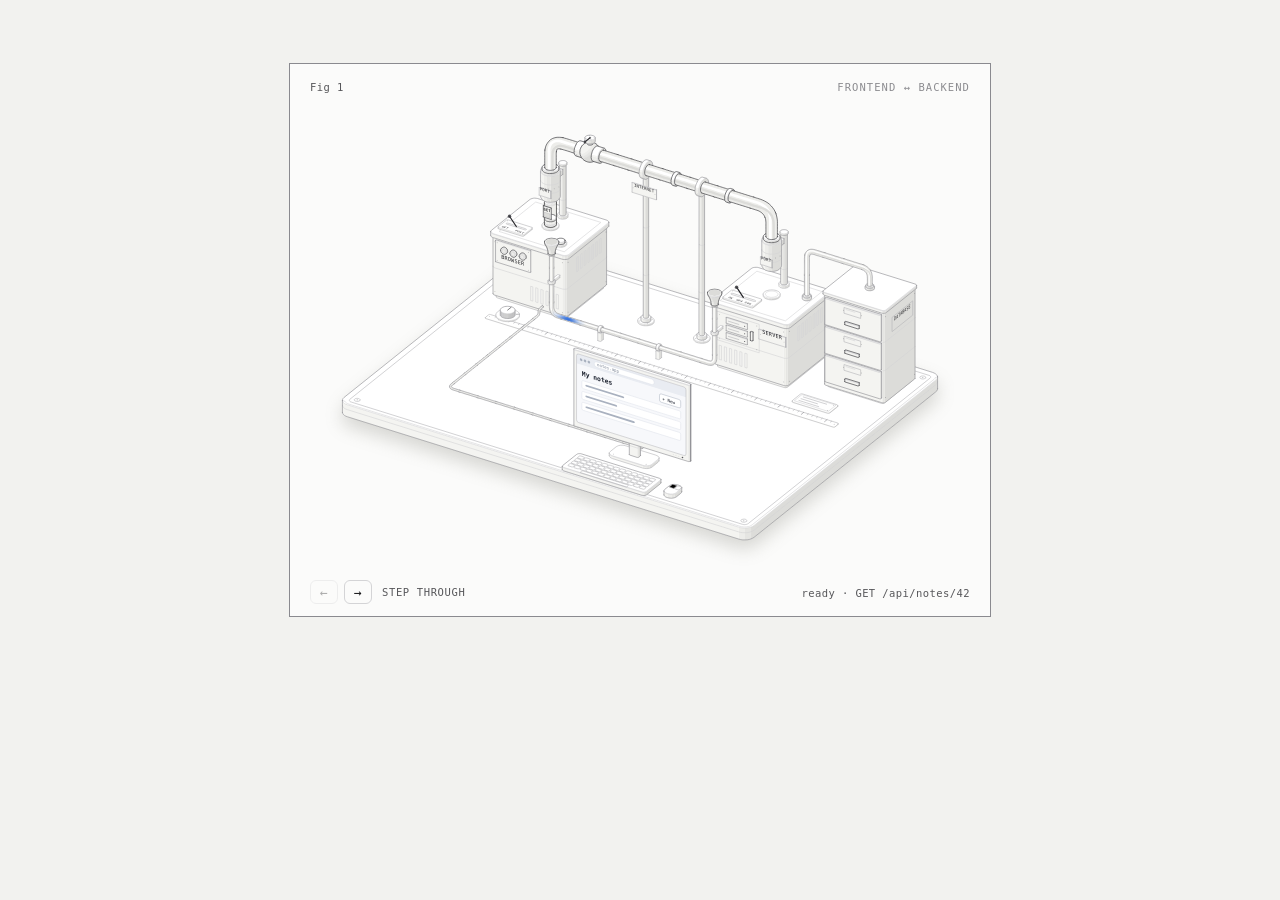
==== commit 03ed9d0a: "Home page: step-through arrows, no text under the card Arrows in the card's bottom-left step through" ====
--- a/fig1-pneumatic/fig1-light.html
+++ b/fig1-pneumatic/fig1-light.html
@@ -193,7 +193,26 @@
 .f1-tip strong{display:block;color:var(--anatomy-strong);font-weight:600;margin-bottom:2px}
 .f1-tip[hidden]{display:none}
 .f1-stage svg .it[data-zone]:not([data-zone="base"]),.f1-stage svg [data-part]{cursor:help}
-</style><figure class="iso-figure"><div class="iso-plate"><div class="iso-plate-corners" aria-hidden="true"><span class="iso-plate-corner" data-corner="fig">Fig 1</span><span class="iso-plate-corner" data-corner="title">Frontend ↔ backend</span><span class="iso-plate-corner" data-corner="hint">Space sends · click the screen to open it</span><span class="iso-plate-corner" data-corner="readout" data-readout>ready · GET /api/notes/42</span></div><div class="iso-stage f1-stage" tabindex="0" role="group" aria-label="Pneumatic tube system. Space or Enter sends a request. G or P picks GET or POST. F cycles the server fault: none, not found, server error. L cycles the line: New York to Ashburn, Los Angeles or London. C closes the connection so the next request opens a new one. Escape stops."><svg xmlns="http://www.w3.org/2000/svg" class="iso-svg" viewBox="0 0 640 440" role="img" aria-label="A pneumatic tube system on a bench. On the left, the browser station packs a canister and sends it up through an overhead tube to the server station on the right, which can pull a drawer from a filing cabinet beside it through a thin SQL line. The canister comes back with a coloured status band. A thin speaking tube along the front stays open between the two stations for live messages."><path class="iso-halo" d="M27.9 285.1L28.1 284L28.6 283L29.6 282.1L208.1 139.2L209.4 138.3L211 137.7L212.8 137.1L214.8 136.8L216.9 136.7L219 136.7L221.1 137L223 137.5L607 257.5L608.7 258.1L610.1 258.9L611.1 259.8L611.8 260.8L612.1 261.9L612.1 273.5L611.9 274.6L611.4 275.6L610.4 276.6L431.9 419.4L430.6 420.3L429 421L427.2 421.5L425.2 421.8L423.1 422L421 421.9L418.9 421.6L417 421.1L33 301.2L31.3 300.5L29.9 299.7L28.9 298.8L28.2 297.8L27.9 296.8Z"/><g class="iso-solid"><path class="iso-fill" d="M213.9 164.3L214.3 163.3L215.3 162.3L216.6 161.5L218.2 160.9L220.1 160.4L222.2 160.2L224.3 160.2L226.4 160.4L228.3 160.8L229.9 161.5L231.2 162.3L232.2 163.3L232.6 164.3L232.6 165.4L232.6 167.2L232.2 168.3L231.3 169.2L229.9 170L228.3 170.7L226.4 171.2L224.3 171.4L222.2 171.4L220.2 171.2L218.3 170.7L216.6 170.1L215.3 169.2L214.4 168.3L213.9 167.3L213.9 166.2Z"/><path class="iso-shade" data-shade="0" d="M231.3 169.2L229.9 170L229.9 168.2L231.3 167.3ZM229.9 170L228.3 170.7L228.3 168.8L229.9 168.2ZM232.6 167.2L232.2 168.3L232.2 166.4L232.6 165.4ZM232.2 168.3L231.3 169.2L231.3 167.3L232.2 166.4Z"/><path class="iso-shade" data-shade="1" d="M228.3 170.7L226.4 171.2L226.4 169.3L228.3 168.8ZM226.4 171.2L224.3 171.4L224.3 169.5L226.4 169.3ZM224.3 171.4L222.2 171.4L222.2 169.5L224.3 169.5Z"/><path class="iso-shade" data-shade="2" d="M222.2 171.4L220.2 171.2L220.2 169.3L222.2 169.5ZM220.2 171.2L218.3 170.7L218.3 168.8L220.2 169.3Z"/><path class="iso-shade" data-shade="3" d="M218.3 170.7L216.6 170.1L216.6 168.2L218.3 168.8ZM216.6 170.1L215.3 169.2L215.3 167.4L216.6 168.2ZM215.3 169.2L214.4 168.3L214.4 166.4L215.3 167.4ZM214.4 168.3L213.9 167.3L213.9 165.4L214.4 166.4ZM213.9 167.3L213.9 166.2L213.9 164.3L213.9 165.4Z"/><path class="iso-top" d="M231.3 167.3L229.9 168.2L228.3 168.8L226.4 169.3L224.3 169.5L222.2 169.5L220.2 169.3L218.3 168.8L216.6 168.2L215.3 167.4L214.4 166.4L213.9 165.4L213.9 164.3L214.3 163.3L215.3 162.3L216.6 161.5L218.2 160.9L220.1 160.4L222.2 160.2L224.3 160.2L226.4 160.4L228.3 160.8L229.9 161.5L231.2 162.3L232.2 163.3L232.6 164.3L232.6 165.4L232.2 166.4Z"/><path class="iso-line iso-crease" data-tone="faint" d="M232.6 165.4L232.2 166.4L231.3 167.3L229.9 168.2L228.3 168.8L226.4 169.3L224.3 169.5L222.2 169.5L220.2 169.3L218.3 168.8L216.6 168.2L215.3 167.4L214.4 166.4L213.9 165.4L213.9 164.3"/><path class="iso-line iso-edge" data-tone="lo" d="M213.9 164.3L214.3 163.3L215.3 162.3L216.6 161.5L218.2 160.9L220.1 160.4L222.2 160.2L224.3 160.2L226.4 160.4L228.3 160.8L229.9 161.5L231.2 162.3L232.2 163.3L232.6 164.3L232.6 165.4M232.6 167.2L232.2 168.3L231.3 169.2L229.9 170L228.3 170.7L226.4 171.2L224.3 171.4L222.2 171.4L220.2 171.2L218.3 170.7L216.6 170.1L215.3 169.2L214.4 168.3L213.9 167.3L213.9 166.2M213.9 164.3L213.9 166.2M232.6 165.4L232.6 167.2"/></g><g class="iso-solid"><path class="iso-fill" d="M216 160.5L216.4 159.7L217.1 159L218.1 158.3L219.4 157.8L220.8 157.4L222.4 157.3L224.1 157.3L225.6 157.4L227.1 157.8L228.4 158.3L229.4 158.9L230.1 159.7L230.5 160.5L230.5 161.3L230.5 165.2L230.1 166L229.4 166.8L228.4 167.4L227.1 167.9L225.7 168.3L224.1 168.5L222.5 168.5L220.9 168.3L219.4 167.9L218.1 167.4L217.1 166.8L216.4 166.1L216 165.3L216 164.4Z"/><path class="iso-shade" data-shade="0" d="M229.4 166.8L228.4 167.4L228.4 163.4L229.4 162.8ZM228.4 167.4L227.1 167.9L227.1 164L228.4 163.4ZM230.5 165.2L230.1 166L230.1 162.1L230.5 161.3ZM230.1 166L229.4 166.8L229.4 162.8L230.1 162.1Z"/><path class="iso-shade" data-shade="1" d="M227.1 167.9L225.7 168.3L225.7 164.3L227.1 164ZM225.7 168.3L224.1 168.5L224.1 164.5L225.7 164.3ZM224.1 168.5L222.5 168.5L222.5 164.5L224.1 164.5Z"/><path class="iso-shade" data-shade="2" d="M222.5 168.5L220.9 168.3L220.9 164.3L222.5 164.5ZM220.9 168.3L219.4 167.9L219.4 164L220.9 164.3Z"/><path class="iso-shade" data-shade="3" d="M219.4 167.9L218.1 167.4L218.1 163.5L219.4 164ZM218.1 167.4L217.1 166.8L217.1 162.8L218.1 163.5ZM217.1 166.8L216.4 166.1L216.4 162.1L217.1 162.8ZM216.4 166.1L216 165.3L216 161.3L216.4 162.1ZM216 165.3L216 164.4L216 160.5L216 161.3Z"/><path class="iso-top" d="M229.4 162.8L228.4 163.4L227.1 164L225.7 164.3L224.1 164.5L222.5 164.5L220.9 164.3L219.4 164L218.1 163.5L217.1 162.8L216.4 162.1L216 161.3L216 160.5L216.4 159.7L217.1 159L218.1 158.3L219.4 157.8L220.8 157.4L222.4 157.3L224.1 157.3L225.6 157.4L227.1 157.8L228.4 158.3L229.4 158.9L230.1 159.7L230.5 160.5L230.5 161.3L230.1 162.1Z"/><path class="iso-line iso-crease" data-tone="faint" d="M230.5 161.3L230.1 162.1L229.4 162.8L228.4 163.4L227.1 164L225.7 164.3L224.1 164.5L222.5 164.5L220.9 164.3L219.4 164L218.1 163.5L217.1 162.8L216.4 162.1L216 161.3L216 160.5"/><path class="iso-line iso-edge" data-tone="mid" d="M216 160.5L216.4 159.7L217.1 159L218.1 158.3L219.4 157.8L220.8 157.4L222.4 157.3L224.1 157.3L225.6 157.4L227.1 157.8L228.4 158.3L229.4 158.9L230.1 159.7L230.5 160.5L230.5 161.3M230.5 165.2L230.1 166L229.4 166.8L228.4 167.4L227.1 167.9L225.7 168.3L224.1 168.5L222.5 168.5L220.9 168.3L219.4 167.9L218.1 167.4L217.1 166.8L216.4 166.1L216 165.3L216 164.4M216 160.5L216 164.4M230.5 161.3L230.5 165.2"/></g><g class="iso-solid"><path class="iso-fill" d="M565.9 274.3L566.4 273.3L567.3 272.3L568.6 271.5L570.3 270.8L572.2 270.4L574.2 270.1L576.3 270.1L578.4 270.4L580.3 270.8L581.9 271.5L583.3 272.3L584.2 273.3L584.7 274.3L584.7 275.4L584.7 277.2L584.2 278.2L583.3 279.2L582 280L580.3 280.7L578.4 281.2L576.4 281.4L574.3 281.4L572.2 281.2L570.3 280.7L568.6 280L567.3 279.2L566.4 278.3L565.9 277.2L565.9 276.2Z"/><path class="iso-shade" data-shade="0" d="M583.3 279.2L582 280L582 278.2L583.3 277.3ZM582 280L580.3 280.7L580.3 278.8L582 278.2ZM584.7 277.2L584.2 278.2L584.2 276.4L584.7 275.4ZM584.2 278.2L583.3 279.2L583.3 277.3L584.2 276.4Z"/><path class="iso-shade" data-shade="1" d="M580.3 280.7L578.4 281.2L578.4 279.3L580.3 278.8ZM578.4 281.2L576.4 281.4L576.4 279.5L578.4 279.3ZM576.4 281.4L574.3 281.4L574.3 279.5L576.4 279.5Z"/><path class="iso-shade" data-shade="2" d="M574.3 281.4L572.2 281.2L572.2 279.3L574.3 279.5ZM572.2 281.2L570.3 280.7L570.3 278.8L572.2 279.3Z"/><path class="iso-shade" data-shade="3" d="M570.3 280.7L568.6 280L568.6 278.2L570.3 278.8ZM568.6 280L567.3 279.2L567.3 277.4L568.6 278.2ZM567.3 279.2L566.4 278.3L566.4 276.4L567.3 277.4ZM566.4 278.3L565.9 277.2L565.9 275.4L566.4 276.4ZM565.9 277.2L565.9 276.2L565.9 274.3L565.9 275.4Z"/><path class="iso-top" d="M583.3 277.3L582 278.2L580.3 278.8L578.4 279.3L576.4 279.5L574.3 279.5L572.2 279.3L570.3 278.8L568.6 278.2L567.3 277.4L566.4 276.4L565.9 275.4L565.9 274.3L566.4 273.3L567.3 272.3L568.6 271.5L570.3 270.8L572.2 270.4L574.2 270.1L576.3 270.1L578.4 270.4L580.3 270.8L581.9 271.5L583.3 272.3L584.2 273.3L584.7 274.3L584.7 275.4L584.2 276.4Z"/><path class="iso-line iso-crease" data-tone="faint" d="M584.7 275.4L584.2 276.4L583.3 277.3L582 278.2L580.3 278.8L578.4 279.3L576.4 279.5L574.3 279.5L572.2 279.3L570.3 278.8L568.6 278.2L567.3 277.4L566.4 276.4L565.9 275.4L565.9 274.3"/><path class="iso-line iso-edge" data-tone="lo" d="M565.9 274.3L566.4 273.3L567.3 272.3L568.6 271.5L570.3 270.8L572.2 270.4L574.2 270.1L576.3 270.1L578.4 270.4L580.3 270.8L581.9 271.5L583.3 272.3L584.2 273.3L584.7 274.3L584.7 275.4M584.7 277.2L584.2 278.2L583.3 279.2L582 280L580.3 280.7L578.4 281.2L576.4 281.4L574.3 281.4L572.2 281.2L570.3 280.7L568.6 280L567.3 279.2L566.4 278.3L565.9 277.2L565.9 276.2M565.9 274.3L565.9 276.2M584.7 275.4L584.7 277.2"/></g><g class="iso-solid"><path class="iso-fill" d="M568.1 270.5L568.4 269.7L569.1 268.9L570.1 268.3L571.4 267.8L572.9 267.4L574.5 267.3L576.1 267.2L577.7 267.4L579.1 267.8L580.4 268.3L581.4 268.9L582.2 269.7L582.5 270.5L582.5 271.3L582.5 275.2L582.2 276L581.5 276.8L580.5 277.4L579.2 277.9L577.7 278.3L576.1 278.5L574.5 278.5L572.9 278.3L571.4 277.9L570.2 277.4L569.1 276.8L568.4 276L568.1 275.3L568.1 274.4Z"/><path class="iso-shade" data-shade="0" d="M581.5 276.8L580.5 277.4L580.5 273.4L581.5 272.8ZM580.5 277.4L579.2 277.9L579.2 273.9L580.5 273.4ZM582.5 275.2L582.2 276L582.2 272.1L582.5 271.3ZM582.2 276L581.5 276.8L581.5 272.8L582.2 272.1Z"/><path class="iso-shade" data-shade="1" d="M579.2 277.9L577.7 278.3L577.7 274.3L579.2 273.9ZM577.7 278.3L576.1 278.5L576.1 274.5L577.7 274.3ZM576.1 278.5L574.5 278.5L574.5 274.5L576.1 274.5Z"/><path class="iso-shade" data-shade="2" d="M574.5 278.5L572.9 278.3L572.9 274.3L574.5 274.5ZM572.9 278.3L571.4 277.9L571.4 274L572.9 274.3Z"/><path class="iso-shade" data-shade="3" d="M571.4 277.9L570.2 277.4L570.2 273.4L571.4 274ZM570.2 277.4L569.1 276.8L569.1 272.8L570.2 273.4ZM569.1 276.8L568.4 276L568.4 272.1L569.1 272.8ZM568.4 276L568.1 275.3L568.1 271.3L568.4 272.1ZM568.1 275.3L568.1 274.4L568.1 270.5L568.1 271.3Z"/><path class="iso-top" d="M581.5 272.8L580.5 273.4L579.2 273.9L577.7 274.3L576.1 274.5L574.5 274.5L572.9 274.3L571.4 274L570.2 273.4L569.1 272.8L568.4 272.1L568.1 271.3L568.1 270.5L568.4 269.7L569.1 268.9L570.1 268.3L571.4 267.8L572.9 267.4L574.5 267.3L576.1 267.2L577.7 267.4L579.1 267.8L580.4 268.3L581.4 268.9L582.2 269.7L582.5 270.5L582.5 271.3L582.2 272.1Z"/><path class="iso-line iso-crease" data-tone="faint" d="M582.5 271.3L582.2 272.1L581.5 272.8L580.5 273.4L579.2 273.9L577.7 274.3L576.1 274.5L574.5 274.5L572.9 274.3L571.4 274L570.2 273.4L569.1 272.8L568.4 272.1L568.1 271.3L568.1 270.5"/><path class="iso-line iso-edge" data-tone="mid" d="M568.1 270.5L568.4 269.7L569.1 268.9L570.1 268.3L571.4 267.8L572.9 267.4L574.5 267.3L576.1 267.2L577.7 267.4L579.1 267.8L580.4 268.3L581.4 268.9L582.2 269.7L582.5 270.5L582.5 271.3M582.5 275.2L582.2 276L581.5 276.8L580.5 277.4L579.2 277.9L577.7 278.3L576.1 278.5L574.5 278.5L572.9 278.3L571.4 277.9L570.2 277.4L569.1 276.8L568.4 276L568.1 275.3L568.1 274.4M568.1 270.5L568.1 274.4M582.5 271.3L582.5 275.2"/></g><g class="iso-solid"><path class="iso-fill" d="M55.3 291.2L55.8 290.2L56.7 289.2L58 288.4L59.7 287.7L61.6 287.3L63.6 287L65.7 287L67.8 287.3L69.7 287.7L71.4 288.4L72.7 289.2L73.6 290.1L74.1 291.2L74.1 292.2L74.1 294.1L73.6 295.1L72.7 296.1L71.4 296.9L69.7 297.6L67.8 298L65.8 298.3L63.7 298.3L61.6 298L59.7 297.6L58.1 296.9L56.7 296.1L55.8 295.2L55.3 294.1L55.3 293.1Z"/><path class="iso-shade" data-shade="0" d="M72.7 296.1L71.4 296.9L71.4 295L72.7 294.2ZM71.4 296.9L69.7 297.6L69.7 295.7L71.4 295ZM74.1 294.1L73.6 295.1L73.6 293.3L74.1 292.2ZM73.6 295.1L72.7 296.1L72.7 294.2L73.6 293.3Z"/><path class="iso-shade" data-shade="1" d="M69.7 297.6L67.8 298L67.8 296.2L69.7 295.7ZM67.8 298L65.8 298.3L65.8 296.4L67.8 296.2ZM65.8 298.3L63.7 298.3L63.7 296.4L65.8 296.4Z"/><path class="iso-shade" data-shade="2" d="M63.7 298.3L61.6 298L61.6 296.2L63.7 296.4ZM61.6 298L59.7 297.6L59.7 295.7L61.6 296.2Z"/><path class="iso-shade" data-shade="3" d="M59.7 297.6L58.1 296.9L58.1 295.1L59.7 295.7ZM58.1 296.9L56.7 296.1L56.7 294.2L58.1 295.1ZM56.7 296.1L55.8 295.2L55.8 293.3L56.7 294.2ZM55.8 295.2L55.3 294.1L55.3 292.3L55.8 293.3ZM55.3 294.1L55.3 293.1L55.3 291.2L55.3 292.3Z"/><path class="iso-top" d="M72.7 294.2L71.4 295L69.7 295.7L67.8 296.2L65.8 296.4L63.7 296.4L61.6 296.2L59.7 295.7L58.1 295.1L56.7 294.2L55.8 293.3L55.3 292.3L55.3 291.2L55.8 290.2L56.7 289.2L58 288.4L59.7 287.7L61.6 287.3L63.6 287L65.7 287L67.8 287.3L69.7 287.7L71.4 288.4L72.7 289.2L73.6 290.1L74.1 291.2L74.1 292.2L73.6 293.3Z"/><path class="iso-line iso-crease" data-tone="faint" d="M74.1 292.2L73.6 293.3L72.7 294.2L71.4 295L69.7 295.7L67.8 296.2L65.8 296.4L63.7 296.4L61.6 296.2L59.7 295.7L58.1 295.1L56.7 294.2L55.8 293.3L55.3 292.3L55.3 291.2"/><path class="iso-line iso-edge" data-tone="lo" d="M55.3 291.2L55.8 290.2L56.7 289.2L58 288.4L59.7 287.7L61.6 287.3L63.6 287L65.7 287L67.8 287.3L69.7 287.7L71.4 288.4L72.7 289.2L73.6 290.1L74.1 291.2L74.1 292.2M74.1 294.1L73.6 295.1L72.7 296.1L71.4 296.9L69.7 297.6L67.8 298L65.8 298.3L63.7 298.3L61.6 298L59.7 297.6L58.1 296.9L56.7 296.1L55.8 295.2L55.3 294.1L55.3 293.1M55.3 291.2L55.3 293.1M74.1 292.2L74.1 294.1"/></g><g class="iso-solid"><path class="iso-fill" d="M57.5 287.3L57.8 286.6L58.5 285.8L59.5 285.2L60.8 284.7L62.3 284.3L63.9 284.1L65.5 284.1L67.1 284.3L68.6 284.7L69.8 285.2L70.9 285.8L71.6 286.5L71.9 287.3L71.9 288.1L71.9 292.1L71.6 292.9L70.9 293.6L69.9 294.3L68.6 294.8L67.1 295.1L65.5 295.3L63.9 295.3L62.3 295.2L60.9 294.8L59.6 294.3L58.6 293.7L57.8 292.9L57.5 292.1L57.5 291.3Z"/><path class="iso-shade" data-shade="0" d="M70.9 293.6L69.9 294.3L69.9 290.3L70.9 289.7ZM69.9 294.3L68.6 294.8L68.6 290.8L69.9 290.3ZM71.9 292.1L71.6 292.9L71.6 288.9L71.9 288.1ZM71.6 292.9L70.9 293.6L70.9 289.7L71.6 288.9Z"/><path class="iso-shade" data-shade="1" d="M68.6 294.8L67.1 295.1L67.1 291.2L68.6 290.8ZM67.1 295.1L65.5 295.3L65.5 291.4L67.1 291.2ZM65.5 295.3L63.9 295.3L63.9 291.4L65.5 291.4Z"/><path class="iso-shade" data-shade="2" d="M63.9 295.3L62.3 295.2L62.3 291.2L63.9 291.4ZM62.3 295.2L60.9 294.8L60.9 290.8L62.3 291.2Z"/><path class="iso-shade" data-shade="3" d="M60.9 294.8L59.6 294.3L59.6 290.3L60.9 290.8ZM59.6 294.3L58.6 293.7L58.6 289.7L59.6 290.3ZM58.6 293.7L57.8 292.9L57.8 289L58.6 289.7ZM57.8 292.9L57.5 292.1L57.5 288.2L57.8 289ZM57.5 292.1L57.5 291.3L57.5 287.3L57.5 288.2Z"/><path class="iso-top" d="M70.9 289.7L69.9 290.3L68.6 290.8L67.1 291.2L65.5 291.4L63.9 291.4L62.3 291.2L60.9 290.8L59.6 290.3L58.6 289.7L57.8 289L57.5 288.2L57.5 287.3L57.8 286.6L58.5 285.8L59.5 285.2L60.8 284.7L62.3 284.3L63.9 284.1L65.5 284.1L67.1 284.3L68.6 284.7L69.8 285.2L70.9 285.8L71.6 286.5L71.9 287.3L71.9 288.1L71.6 288.9Z"/><path class="iso-line iso-crease" data-tone="faint" d="M71.9 288.1L71.6 288.9L70.9 289.7L69.9 290.3L68.6 290.8L67.1 291.2L65.5 291.4L63.9 291.4L62.3 291.2L60.9 290.8L59.6 290.3L58.6 289.7L57.8 289L57.5 288.2L57.5 287.3"/><path class="iso-line iso-edge" data-tone="mid" d="M57.5 287.3L57.8 286.6L58.5 285.8L59.5 285.2L60.8 284.7L62.3 284.3L63.9 284.1L65.5 284.1L67.1 284.3L68.6 284.7L69.8 285.2L70.9 285.8L71.6 286.5L71.9 287.3L71.9 288.1M71.9 292.1L71.6 292.9L70.9 293.6L69.9 294.3L68.6 294.8L67.1 295.1L65.5 295.3L63.9 295.3L62.3 295.2L60.9 294.8L59.6 294.3L58.6 293.7L57.8 292.9L57.5 292.1L57.5 291.3M57.5 287.3L57.5 291.3M71.9 288.1L71.9 292.1"/></g><g class="iso-solid"><path class="iso-fill" d="M407.4 401.2L407.8 400.2L408.7 399.2L410.1 398.4L411.7 397.7L413.6 397.3L415.7 397L417.8 397L419.8 397.2L421.7 397.7L423.4 398.4L424.7 399.2L425.6 400.1L426.1 401.2L426.1 402.2L426.1 404.1L425.7 405.1L424.7 406.1L423.4 406.9L421.8 407.6L419.9 408L417.8 408.3L415.7 408.3L413.6 408L411.7 407.6L410.1 406.9L408.8 406.1L407.8 405.1L407.4 404.1L407.4 403.1Z"/><path class="iso-shade" data-shade="0" d="M424.7 406.1L423.4 406.9L423.4 405L424.7 404.2ZM423.4 406.9L421.8 407.6L421.8 405.7L423.4 405ZM426.1 404.1L425.7 405.1L425.7 403.3L426.1 402.2ZM425.7 405.1L424.7 406.1L424.7 404.2L425.7 403.3Z"/><path class="iso-shade" data-shade="1" d="M421.8 407.6L419.9 408L419.9 406.2L421.8 405.7ZM419.9 408L417.8 408.3L417.8 406.4L419.9 406.2ZM417.8 408.3L415.7 408.3L415.7 406.4L417.8 406.4Z"/><path class="iso-shade" data-shade="2" d="M415.7 408.3L413.6 408L413.6 406.2L415.7 406.4ZM413.6 408L411.7 407.6L411.7 405.7L413.6 406.2Z"/><path class="iso-shade" data-shade="3" d="M411.7 407.6L410.1 406.9L410.1 405L411.7 405.7ZM410.1 406.9L408.8 406.1L408.8 404.2L410.1 405ZM408.8 406.1L407.8 405.1L407.8 403.3L408.8 404.2ZM407.8 405.1L407.4 404.1L407.4 402.2L407.8 403.3ZM407.4 404.1L407.4 403.1L407.4 401.2L407.4 402.2Z"/><path class="iso-top" d="M424.7 404.2L423.4 405L421.8 405.7L419.9 406.2L417.8 406.4L415.7 406.4L413.6 406.2L411.7 405.7L410.1 405L408.8 404.2L407.8 403.3L407.4 402.2L407.4 401.2L407.8 400.2L408.7 399.2L410.1 398.4L411.7 397.7L413.6 397.3L415.7 397L417.8 397L419.8 397.2L421.7 397.7L423.4 398.4L424.7 399.2L425.6 400.1L426.1 401.2L426.1 402.2L425.7 403.3Z"/><path class="iso-line iso-crease" data-tone="faint" d="M426.1 402.2L425.7 403.3L424.7 404.2L423.4 405L421.8 405.7L419.9 406.2L417.8 406.4L415.7 406.4L413.6 406.2L411.7 405.7L410.1 405L408.8 404.2L407.8 403.3L407.4 402.2L407.4 401.2"/><path class="iso-line iso-edge" data-tone="lo" d="M407.4 401.2L407.8 400.2L408.7 399.2L410.1 398.4L411.7 397.7L413.6 397.3L415.7 397L417.8 397L419.8 397.2L421.7 397.7L423.4 398.4L424.7 399.2L425.6 400.1L426.1 401.2L426.1 402.2M426.1 404.1L425.7 405.1L424.7 406.1L423.4 406.9L421.8 407.6L419.9 408L417.8 408.3L415.7 408.3L413.6 408L411.7 407.6L410.1 406.9L408.8 406.1L407.8 405.1L407.4 404.1L407.4 403.1M407.4 401.2L407.4 403.1M426.1 402.2L426.1 404.1"/></g><g class="iso-solid"><path class="iso-fill" d="M409.5 397.3L409.9 396.5L410.6 395.8L411.6 395.2L412.9 394.7L414.3 394.3L415.9 394.1L417.5 394.1L419.1 394.3L420.6 394.6L421.9 395.2L422.9 395.8L423.6 396.5L424 397.3L424 398.1L424 402.1L423.6 402.9L422.9 403.6L421.9 404.3L420.6 404.8L419.2 405.1L417.6 405.3L415.9 405.3L414.4 405.1L412.9 404.8L411.6 404.3L410.6 403.6L409.9 402.9L409.5 402.1L409.5 401.3Z"/><path class="iso-shade" data-shade="0" d="M422.9 403.6L421.9 404.3L421.9 400.3L422.9 399.7ZM421.9 404.3L420.6 404.8L420.6 400.8L421.9 400.3ZM424 402.1L423.6 402.9L423.6 398.9L424 398.1ZM423.6 402.9L422.9 403.6L422.9 399.7L423.6 398.9Z"/><path class="iso-shade" data-shade="1" d="M420.6 404.8L419.2 405.1L419.2 401.2L420.6 400.8ZM419.2 405.1L417.6 405.3L417.6 401.4L419.2 401.2ZM417.6 405.3L415.9 405.3L415.9 401.4L417.6 401.4Z"/><path class="iso-shade" data-shade="2" d="M415.9 405.3L414.4 405.1L414.4 401.2L415.9 401.4ZM414.4 405.1L412.9 404.8L412.9 400.8L414.4 401.2Z"/><path class="iso-shade" data-shade="3" d="M412.9 404.8L411.6 404.3L411.6 400.3L412.9 400.8ZM411.6 404.3L410.6 403.6L410.6 399.7L411.6 400.3ZM410.6 403.6L409.9 402.9L409.9 398.9L410.6 399.7ZM409.9 402.9L409.5 402.1L409.5 398.2L409.9 398.9ZM409.5 402.1L409.5 401.3L409.5 397.3L409.5 398.2Z"/><path class="iso-top" d="M422.9 399.7L421.9 400.3L420.6 400.8L419.2 401.2L417.6 401.4L415.9 401.4L414.4 401.2L412.9 400.8L411.6 400.3L410.6 399.7L409.9 398.9L409.5 398.2L409.5 397.3L409.9 396.5L410.6 395.8L411.6 395.2L412.9 394.7L414.3 394.3L415.9 394.1L417.5 394.1L419.1 394.3L420.6 394.6L421.9 395.2L422.9 395.8L423.6 396.5L424 397.3L424 398.1L423.6 398.9Z"/><path class="iso-line iso-crease" data-tone="faint" d="M424 398.1L423.6 398.9L422.9 399.7L421.9 400.3L420.6 400.8L419.2 401.2L417.6 401.4L415.9 401.4L414.4 401.2L412.9 400.8L411.6 400.3L410.6 399.7L409.9 398.9L409.5 398.2L409.5 397.3"/><path class="iso-line iso-edge" data-tone="mid" d="M409.5 397.3L409.9 396.5L410.6 395.8L411.6 395.2L412.9 394.7L414.3 394.3L415.9 394.1L417.5 394.1L419.1 394.3L420.6 394.6L421.9 395.2L422.9 395.8L423.6 396.5L424 397.3L424 398.1M424 402.1L423.6 402.9L422.9 403.6L421.9 404.3L420.6 404.8L419.2 405.1L417.6 405.3L415.9 405.3L414.4 405.1L412.9 404.8L411.6 404.3L410.6 403.6L409.9 402.9L409.5 402.1L409.5 401.3M409.5 397.3L409.5 401.3M424 398.1L424 402.1"/></g><g class="iso-solid"><path class="iso-fill" d="M27.9 279.2L28.1 278.2L28.6 277.2L29.6 276.2L208.1 133.4L209.4 132.5L211 131.8L212.8 131.3L214.8 131L216.9 130.8L219 130.9L221.1 131.2L223 131.6L607 251.6L608.7 252.3L610.1 253.1L611.1 254L611.8 255L612.1 256L612.1 267.7L611.9 268.8L611.4 269.8L610.4 270.7L431.9 413.6L430.6 414.4L429 415.1L427.2 415.7L425.2 416L423.1 416.1L421 416.1L418.9 415.8L417 415.3L33 295.3L31.3 294.7L29.9 293.9L28.9 293L28.2 292L27.9 290.9Z"/><path class="iso-shade" data-shade="0" d="M612.1 267.7L611.9 268.8L611.9 257.1L612.1 256ZM611.9 268.8L611.4 269.8L611.4 258.1L611.9 257.1ZM611.4 269.8L610.4 270.7L610.4 259.1L611.4 258.1ZM610.4 270.7L431.9 413.6L431.9 401.9L610.4 259.1ZM431.9 413.6L430.6 414.4L430.6 402.8L431.9 401.9ZM430.6 414.4L429 415.1L429 403.5L430.6 402.8Z"/><path class="iso-shade" data-shade="1" d="M429 415.1L427.2 415.7L427.2 404L429 403.5ZM427.2 415.7L425.2 416L425.2 404.3L427.2 404ZM425.2 416L423.1 416.1L423.1 404.5L425.2 404.3Z"/><path class="iso-shade" data-shade="2" d="M423.1 416.1L421 416.1L421 404.4L423.1 404.5ZM421 416.1L418.9 415.8L418.9 404.1L421 404.4ZM418.9 415.8L417 415.3L417 403.6L418.9 404.1Z"/><path class="iso-shade" data-shade="3" d="M417 415.3L33 295.3L33 283.6L417 403.6ZM33 295.3L31.3 294.7L31.3 283L33 283.6ZM31.3 294.7L29.9 293.9L29.9 282.2L31.3 283ZM29.9 293.9L28.9 293L28.9 281.3L29.9 282.2ZM28.9 293L28.2 292L28.2 280.3L28.9 281.3ZM28.2 292L27.9 290.9L27.9 279.2L28.2 280.3Z"/><path class="iso-top" d="M607 251.6L608.7 252.3L610.1 253.1L611.1 254L611.8 255L612.1 256L611.9 257.1L611.4 258.1L610.4 259.1L431.9 401.9L430.6 402.8L429 403.5L427.2 404L425.2 404.3L423.1 404.5L421 404.4L418.9 404.1L417 403.6L33 283.6L31.3 283L29.9 282.2L28.9 281.3L28.2 280.3L27.9 279.2L28.1 278.2L28.6 277.2L29.6 276.2L208.1 133.4L209.4 132.5L211 131.8L212.8 131.3L214.8 131L216.9 130.8L219 130.9L221.1 131.2L223 131.6Z"/><path class="iso-line iso-crease" data-tone="faint" d="M612.1 256L611.9 257.1L611.4 258.1L610.4 259.1L431.9 401.9L430.6 402.8L429 403.5L427.2 404L425.2 404.3L423.1 404.5L421 404.4L418.9 404.1L417 403.6L33 283.6L31.3 283L29.9 282.2L28.9 281.3L28.2 280.3L27.9 279.2"/><path class="iso-line iso-bevel" data-tone="faint" d="M612.1 256L609.8 256.9L609.4 257.7L608.6 258.5L430.1 401.3L429 402L427.8 402.6L426.3 403L424.7 403.3L423 403.4L421.3 403.3L419.7 403.1L418.1 402.7L34.2 282.8L32.8 282.2L31.7 281.6L30.8 280.8L30.3 280L27.9 279.2"/><path class="iso-line" data-tone="faint" d="M612.1 260.7L611.9 261.8L611.4 262.8L610.4 263.7L431.9 406.6L430.6 407.4L429 408.1L427.2 408.6L425.2 409L423.1 409.1L421 409L418.9 408.8L417 408.3L33 288.3L31.3 287.7L29.9 286.9L28.9 286L28.2 285L27.9 283.9"/><path class="iso-line iso-edge" data-tone="mid" d="M27.9 279.2L28.1 278.2L28.6 277.2L29.6 276.2L208.1 133.4L209.4 132.5L211 131.8L212.8 131.3L214.8 131L216.9 130.8L219 130.9L221.1 131.2L223 131.6L607 251.6L608.7 252.3L610.1 253.1L611.1 254L611.8 255L612.1 256M612.1 267.7L611.9 268.8L611.4 269.8L610.4 270.7L431.9 413.6L430.6 414.4L429 415.1L427.2 415.7L425.2 416L423.1 416.1L421 416.1L418.9 415.8L417 415.3L33 295.3L31.3 294.7L29.9 293.9L28.9 293L28.2 292L27.9 290.9M612.1 256L612.1 267.7M27.9 279.2L27.9 290.9"/></g><path class="iso-line" data-tone="lo" d="M603.4 254.5L604.1 254.7L604.6 255L605 255.4L605.2 255.7L605.3 256.1L605.3 256.5L605.1 256.9L604.7 257.3L426.2 400.1L425.7 400.4L425.1 400.7L424.4 400.9L423.7 401L422.9 401.1L422.1 401.1L421.3 401L420.6 400.8L36.6 280.8L35.9 280.6L35.4 280.3L35 279.9L34.8 279.5L34.7 279.1L34.7 278.7L34.9 278.4L35.3 278L213.8 135.1L214.3 134.8L214.9 134.6L215.6 134.4L216.3 134.2L217.1 134.2L217.9 134.2L218.7 134.3L219.4 134.5Z"/><path class="iso-line" data-tone="lo" d="M220.6 138.9L219.8 139.3L218.8 139.5L217.6 139.5L216.5 139.3L215.7 138.9L215.2 138.4L215.2 137.8L215.6 137.3L216.4 136.9L217.4 136.6L218.6 136.6L219.7 136.8L220.5 137.2L221 137.7L221 138.3ZM600.1 257.4L599.3 257.8L598.2 258.1L597.1 258.1L596 257.9L595.2 257.5L594.7 257L594.7 256.4L595.1 255.8L595.9 255.4L596.9 255.2L598.1 255.2L599.1 255.4L600 255.8L600.5 256.3L600.5 256.9ZM44.9 279.4L44.1 279.9L43.1 280.1L41.9 280.1L40.9 279.9L40 279.5L39.5 279L39.5 278.4L39.9 277.9L40.7 277.4L41.8 277.2L42.9 277.2L44 277.4L44.8 277.8L45.3 278.3L45.3 278.9ZM424.4 398L423.6 398.4L422.6 398.7L421.4 398.7L420.3 398.5L419.5 398.1L419 397.5L419 397L419.4 396.4L420.2 396L421.2 395.8L422.4 395.7L423.5 395.9L424.3 396.3L424.8 396.9L424.8 397.5Z"/><g class="iso-dots" data-tone="mid"><circle cx="218.1" cy="138.1" r="0.5"/><circle cx="597.6" cy="256.6" r="0.5"/><circle cx="42.4" cy="278.6" r="0.5"/><circle cx="421.9" cy="397.2" r="0.5"/></g><g class="iso-solid"><path class="iso-fill" d="M168.3 197.7L168.6 197.4L171.4 195.1L171.9 194.8L172.6 194.8L173.3 194.9L513.9 301.3L514.3 301.5L514.5 301.9L514.5 302.6L514.3 302.9L511.4 305.2L510.9 305.4L510.3 305.5L509.6 305.4L169 199L168.5 198.7L168.3 198.4Z"/><path class="iso-shade" data-shade="0" d="M514.5 302.6L514.3 302.9L514.3 302.2L514.5 301.9ZM514.3 302.9L511.4 305.2L511.4 304.5L514.3 302.2ZM511.4 305.2L510.9 305.4L510.9 304.7L511.4 304.5Z"/><path class="iso-shade" data-shade="1" d="M510.9 305.4L510.3 305.5L510.3 304.8L510.9 304.7Z"/><path class="iso-shade" data-shade="2" d="M510.3 305.5L509.6 305.4L509.6 304.7L510.3 304.8Z"/><path class="iso-shade" data-shade="3" d="M509.6 305.4L169 199L169 198.3L509.6 304.7ZM169 199L168.5 198.7L168.5 198L169 198.3ZM168.5 198.7L168.3 198.4L168.3 197.7L168.5 198Z"/><path class="iso-top" d="M513.9 301.3L514.3 301.5L514.5 301.9L514.3 302.2L511.4 304.5L510.9 304.7L510.3 304.8L509.6 304.7L169 198.3L168.5 198L168.3 197.7L168.6 197.4L171.4 195.1L171.9 194.8L172.6 194.8L173.3 194.9Z"/><path class="iso-line iso-edge" data-tone="lo" d="M168.3 197.7L168.6 197.4L171.4 195.1L171.9 194.8L172.6 194.8L173.3 194.9L513.9 301.3L514.3 301.5L514.5 301.9M514.5 302.6L514.3 302.9L511.4 305.2L510.9 305.4L510.3 305.5L509.6 305.4L169 199L168.5 198.7L168.3 198.4M514.5 301.9L514.5 302.6M168.3 197.7L168.3 198.4"/></g><path class="iso-line" data-tone="lo" d="M179 196.7L177.7 197.7M188.1 199.5L186.8 200.5M192.7 200.9L191.4 202M197.3 202.4L196 203.4M201.8 203.8L200.6 204.8M211 206.7L209.7 207.7M215.6 208.1L214.3 209.1M220.1 209.5L218.8 210.5M224.7 210.9L223.4 212M233.8 213.8L232.6 214.8M238.4 215.2L237.1 216.3M243 216.7L241.7 217.7M247.6 218.1L246.3 219.1M256.7 220.9L255.4 222M261.3 222.4L260 223.4M265.8 223.8L264.6 224.8M270.4 225.2L269.1 226.3M279.6 228.1L278.3 229.1M284.1 229.5L282.8 230.5M288.7 230.9L287.4 232M293.3 232.4L292 233.4M302.4 235.2L301.1 236.2M307 236.6L305.7 237.7M311.6 238.1L310.3 239.1M316.1 239.5L314.9 240.5M325.3 242.4L324 243.4M329.9 243.8L328.6 244.8M334.4 245.2L333.1 246.2M339 246.6L337.7 247.7M348.1 249.5L346.9 250.5M352.7 250.9L351.4 252M357.3 252.4L356 253.4M361.9 253.8L360.6 254.8M371 256.6L369.7 257.7M375.6 258.1L374.3 259.1M380.1 259.5L378.9 260.5M384.7 260.9L383.4 262M393.9 263.8L392.6 264.8M398.4 265.2L397.1 266.2M403 266.6L401.7 267.7M407.6 268.1L406.3 269.1M416.7 270.9L415.4 272M421.3 272.4L420 273.4M425.9 273.8L424.6 274.8M430.4 275.2L429.1 276.2M439.6 278.1L438.3 279.1M444.1 279.5L442.9 280.5M448.7 280.9L447.4 282M453.3 282.4L452 283.4M462.4 285.2L461.2 286.2M467 286.6L465.7 287.7M471.6 288.1L470.3 289.1M476.2 289.5L474.9 290.5M485.3 292.4L484 293.4M489.9 293.8L488.6 294.8M494.4 295.2L493.2 296.2M499 296.6L497.7 297.7M508.2 299.5L506.9 300.5"/><path class="iso-line" data-tone="mid" d="M183.6 198.1L181.1 200M206.4 205.2L204 207.2M229.3 212.4L226.8 214.3M252.1 219.5L249.7 221.5M275 226.7L272.6 228.6M297.9 233.8L295.4 235.7M320.7 240.9L318.3 242.9M343.6 248.1L341.1 250M366.4 255.2L364 257.2M389.3 262.4L386.9 264.3M412.1 269.5L409.7 271.4M435 276.6L432.6 278.6M457.9 283.8L455.4 285.7M480.7 290.9L478.3 292.9M503.6 298.1L501.2 300"/><g class="iso-dots" data-tone="mid"><circle cx="172.3" cy="196.9" r="0.45"/><circle cx="510.6" cy="302.6" r="0.45"/></g><g class="iso-solid"><path class="iso-fill" d="M469.5 279.6L469.7 279.2L477.3 273.1L477.9 272.8L478.7 272.7L479.5 272.8L513.4 283.4L513.9 283.7L514.1 284.1L514.1 285.1L513.9 285.5L506.3 291.5L505.7 291.8L504.9 291.9L504.1 291.8L470.2 281.2L469.7 280.9L469.5 280.5Z"/><path class="iso-shade" data-shade="0" d="M514.1 285.1L513.9 285.5L513.9 284.5L514.1 284.1ZM513.9 285.5L506.3 291.5L506.3 290.6L513.9 284.5ZM506.3 291.5L505.7 291.8L505.7 290.9L506.3 290.6Z"/><path class="iso-shade" data-shade="1" d="M505.7 291.8L504.9 291.9L504.9 291L505.7 290.9Z"/><path class="iso-shade" data-shade="2" d="M504.9 291.9L504.1 291.8L504.1 290.8L504.9 291Z"/><path class="iso-shade" data-shade="3" d="M504.1 291.8L470.2 281.2L470.2 280.3L504.1 290.8ZM470.2 281.2L469.7 280.9L469.7 280L470.2 280.3ZM469.7 280.9L469.5 280.5L469.5 279.6L469.7 280Z"/><path class="iso-top" d="M513.4 283.4L513.9 283.7L514.1 284.1L513.9 284.5L506.3 290.6L505.7 290.9L504.9 291L504.1 290.8L470.2 280.3L469.7 280L469.5 279.6L469.7 279.2L477.3 273.1L477.9 272.8L478.7 272.7L479.5 272.8Z"/><path class="iso-line iso-edge" data-tone="lo" d="M469.5 279.6L469.7 279.2L477.3 273.1L477.9 272.8L478.7 272.7L479.5 272.8L513.4 283.4L513.9 283.7L514.1 284.1M514.1 285.1L513.9 285.5L506.3 291.5L505.7 291.8L504.9 291.9L504.1 291.8L470.2 281.2L469.7 280.9L469.5 280.5M514.1 284.1L514.1 285.1M469.5 279.6L469.5 280.5"/></g><path class="iso-line" data-tone="faint" d="M512.1 284.1L504.8 290L471.5 279.5L478.7 273.7Z"/><path class="iso-line" data-tone="lo" data-free="" d="M480.3 275.8L503.2 282.9M478.1 277.5L494.2 282.5M476 279.2L495.4 285.3"/><g class="iso-dots" data-tone="mid"><circle cx="510" cy="284.3" r="0.45"/><circle cx="504.2" cy="289" r="0.45"/></g><g class="f1-rig"><g class="it" data-name="browser.plinth" data-zone="client"><g class="iso-solid"><path class="iso-fill" d="M178.9 173.8L179.3 173.3L215 144.7L215.7 144.3L216.7 144.1L217.7 144.1L218.7 144.3L282.7 164.3L283.5 164.6L283.9 165.1L283.9 165.6L283.9 169.1L283.6 169.6L247.8 198.2L247.1 198.6L246.2 198.8L245.1 198.8L244.1 198.6L180.1 178.6L179.4 178.3L178.9 177.8L178.9 177.3Z"/><path class="iso-shade" data-shade="0" d="M283.9 169.1L283.6 169.6L283.6 166.1L283.9 165.6ZM283.6 169.6L247.8 198.2L247.8 194.7L283.6 166.1ZM247.8 198.2L247.1 198.6L247.1 195.1L247.8 194.7Z"/><path class="iso-shade" data-shade="1" d="M247.1 198.6L246.2 198.8L246.2 195.3L247.1 195.1ZM246.2 198.8L245.1 198.8L245.1 195.3L246.2 195.3Z"/><path class="iso-shade" data-shade="2" d="M245.1 198.8L244.1 198.6L244.1 195.1L245.1 195.3Z"/><path class="iso-shade" data-shade="3" d="M244.1 198.6L180.1 178.6L180.1 175.1L244.1 195.1ZM180.1 178.6L179.4 178.3L179.4 174.8L180.1 175.1ZM179.4 178.3L178.9 177.8L178.9 174.3L179.4 174.8ZM178.9 177.8L178.9 177.3L178.9 173.8L178.9 174.3Z"/><path class="iso-top" d="M282.7 164.3L283.5 164.6L283.9 165.1L283.9 165.6L283.6 166.1L247.8 194.7L247.1 195.1L246.2 195.3L245.1 195.3L244.1 195.1L180.1 175.1L179.4 174.8L178.9 174.3L178.9 173.8L179.3 173.3L215 144.7L215.7 144.3L216.7 144.1L217.7 144.1L218.7 144.3Z"/><path class="iso-line iso-crease" data-tone="faint" d="M283.9 165.6L283.6 166.1L247.8 194.7L247.1 195.1L246.2 195.3L245.1 195.3L244.1 195.1L180.1 175.1L179.4 174.8L178.9 174.3L178.9 173.8"/><path class="iso-line iso-edge" data-tone="lo" d="M178.9 173.8L179.3 173.3L215 144.7L215.7 144.3L216.7 144.1L217.7 144.1L218.7 144.3L282.7 164.3L283.5 164.6L283.9 165.1L283.9 165.6M283.9 169.1L283.6 169.6L247.8 198.2L247.1 198.6L246.2 198.8L245.1 198.8L244.1 198.6L180.1 178.6L179.4 178.3L178.9 177.8L178.9 177.3M283.9 165.6L283.9 169.1M178.9 173.8L178.9 177.3"/></g></g><g class="it" data-name="browser.body" data-zone="client"><g class="iso-solid"><path class="iso-fill" d="M175.7 116.9L175.8 116.4L176.3 115.9L213.4 86.2L214.1 85.8L214.9 85.5L215.9 85.3L217 85.3L218 85.4L219 85.6L285.3 106.3L286.1 106.6L286.7 107.1L287.1 107.6L287.2 108.1L287.2 165.3L287 165.8L286.6 166.3L249.4 196L248.7 196.4L247.9 196.7L246.9 196.9L245.8 196.9L244.8 196.9L243.8 196.6L177.6 175.9L176.7 175.6L176.1 175.2L175.8 174.7L175.7 174.1Z"/><path class="iso-shade" data-shade="0" d="M287.2 165.3L287 165.8L287 108.6L287.2 108.1ZM287 165.8L286.6 166.3L286.6 109.1L287 108.6ZM286.6 166.3L249.4 196L249.4 138.8L286.6 109.1ZM249.4 196L248.7 196.4L248.7 139.2L249.4 138.8ZM248.7 196.4L247.9 196.7L247.9 139.5L248.7 139.2Z"/><path class="iso-shade" data-shade="1" d="M247.9 196.7L246.9 196.9L246.9 139.7L247.9 139.5ZM246.9 196.9L245.8 196.9L245.8 139.7L246.9 139.7Z"/><path class="iso-shade" data-shade="2" d="M245.8 196.9L244.8 196.9L244.8 139.7L245.8 139.7ZM244.8 196.9L243.8 196.6L243.8 139.4L244.8 139.7Z"/><path class="iso-shade" data-shade="3" d="M243.8 196.6L177.6 175.9L177.6 118.7L243.8 139.4ZM177.6 175.9L176.7 175.6L176.7 118.4L177.6 118.7ZM176.7 175.6L176.1 175.2L176.1 118L176.7 118.4ZM176.1 175.2L175.8 174.7L175.8 117.5L176.1 118ZM175.8 174.7L175.7 174.1L175.7 116.9L175.8 117.5Z"/><path class="iso-top" d="M285.3 106.3L286.1 106.6L286.7 107.1L287.1 107.6L287.2 108.1L287 108.6L286.6 109.1L249.4 138.8L248.7 139.2L247.9 139.5L246.9 139.7L245.8 139.7L244.8 139.7L243.8 139.4L177.6 118.7L176.7 118.4L176.1 118L175.8 117.5L175.7 116.9L175.8 116.4L176.3 115.9L213.4 86.2L214.1 85.8L214.9 85.5L215.9 85.3L217 85.3L218 85.4L219 85.6Z"/><path class="iso-line iso-crease" data-tone="faint" d="M287.2 108.1L287 108.6L286.6 109.1L249.4 138.8L248.7 139.2L247.9 139.5L246.9 139.7L245.8 139.7L244.8 139.7L243.8 139.4L177.6 118.7L176.7 118.4L176.1 118L175.8 117.5L175.7 116.9"/><path class="iso-line iso-bevel" data-tone="faint" d="M287.2 108.1L286 108.4L285.6 108.8L248.5 138.5L248 138.8L247.4 139L246.7 139.2L245.9 139.2L245.1 139.1L244.4 139L178.2 118.3L177.5 118L177.1 117.7L176.8 117.4L175.7 116.9"/><path class="iso-line" data-tone="faint" d="M287.2 138.4L287 138.9L286.6 139.4L249.4 169.1L248.7 169.6L247.9 169.9L246.9 170L245.8 170.1L244.8 170L243.8 169.8L177.6 149.1L176.7 148.7L176.1 148.3L175.8 147.8L175.7 147.3"/><path class="iso-line iso-edge" data-tone="mid" d="M175.7 116.9L175.8 116.4L176.3 115.9L213.4 86.2L214.1 85.8L214.9 85.5L215.9 85.3L217 85.3L218 85.4L219 85.6L285.3 106.3L286.1 106.6L286.7 107.1L287.1 107.6L287.2 108.1M287.2 165.3L287 165.8L286.6 166.3L249.4 196L248.7 196.4L247.9 196.7L246.9 196.9L245.8 196.9L244.8 196.9L243.8 196.6L177.6 175.9L176.7 175.6L176.1 175.2L175.8 174.7L175.7 174.1M287.2 108.1L287.2 165.3M175.7 116.9L175.7 174.1"/></g><path class="iso-line" data-tone="faint" d="M213 181.2L214.8 181.7L214.8 167.7L213 167.2ZM218 182.7L219.8 183.3L219.8 169.3L218 168.7ZM223 184.3L224.9 184.9L224.9 170.9L223 170.3ZM228.1 185.9L229.9 186.4L229.9 172.4L228.1 171.9ZM233.1 187.4L234.9 188L234.9 174L233.1 173.4ZM238.1 189L240 189.6L240 175.6L238.1 175ZM281.6 134.1L280.1 135.2L280.1 121.2L281.6 120.1ZM277.8 137.1L276.4 138.2L276.4 124.2L277.8 123.1ZM274.1 140L272.7 141.2L272.7 127.2L274.1 126ZM270.4 143L269 144.2L269 130.1L270.4 129ZM266.7 146L265.3 147.1L265.3 133.1L266.7 132ZM263 149L261.6 150.1L261.6 136.1L263 134.9ZM259.3 151.9L257.8 153.1L257.8 139.1L259.3 137.9Z"/><g class="iso-dots" data-tone="mid"><circle cx="177.6" cy="172.4" r="0.45"/><circle cx="243.8" cy="193.1" r="0.45"/><circle cx="177.6" cy="123.4" r="0.45"/><circle cx="243.8" cy="144.1" r="0.45"/><circle cx="286.6" cy="162.8" r="0.45"/><circle cx="249.4" cy="192.5" r="0.45"/><circle cx="286.6" cy="113.8" r="0.45"/><circle cx="249.4" cy="143.5" r="0.45"/></g></g><g class="it" data-name="browser.deck" data-zone="client"><g class="iso-solid"><path class="iso-fill" d="M173.4 113.5L173.6 112.8L174.2 112.2L212 81.9L212.9 81.4L214.1 81L215.4 80.7L216.8 80.6L218.2 80.8L219.5 81L286.9 102.1L288 102.6L288.8 103.1L289.3 103.8L289.4 104.5L289.4 108L289.2 108.7L288.6 109.3L250.8 139.6L249.9 140.2L248.7 140.6L247.4 140.8L246 140.9L244.6 140.8L243.3 140.5L175.9 119.4L174.8 119L174 118.4L173.5 117.7L173.4 117Z"/><path class="iso-shade" data-shade="0" d="M289.4 108L289.2 108.7L289.2 105.2L289.4 104.5ZM289.2 108.7L288.6 109.3L288.6 105.8L289.2 105.2ZM288.6 109.3L250.8 139.6L250.8 136.1L288.6 105.8ZM250.8 139.6L249.9 140.2L249.9 136.7L250.8 136.1ZM249.9 140.2L248.7 140.6L248.7 137.1L249.9 136.7Z"/><path class="iso-shade" data-shade="1" d="M248.7 140.6L247.4 140.8L247.4 137.3L248.7 137.1ZM247.4 140.8L246 140.9L246 137.4L247.4 137.3Z"/><path class="iso-shade" data-shade="2" d="M246 140.9L244.6 140.8L244.6 137.3L246 137.4ZM244.6 140.8L243.3 140.5L243.3 137L244.6 137.3Z"/><path class="iso-shade" data-shade="3" d="M243.3 140.5L175.9 119.4L175.9 115.9L243.3 137ZM175.9 119.4L174.8 119L174.8 115.5L175.9 115.9ZM174.8 119L174 118.4L174 114.9L174.8 115.5ZM174 118.4L173.5 117.7L173.5 114.2L174 114.9ZM173.5 117.7L173.4 117L173.4 113.5L173.5 114.2Z"/><path class="iso-top" d="M286.9 102.1L288 102.6L288.8 103.1L289.3 103.8L289.4 104.5L289.2 105.2L288.6 105.8L250.8 136.1L249.9 136.7L248.7 137.1L247.4 137.3L246 137.4L244.6 137.3L243.3 137L175.9 115.9L174.8 115.5L174 114.9L173.5 114.2L173.4 113.5L173.6 112.8L174.2 112.2L212 81.9L212.9 81.4L214.1 81L215.4 80.7L216.8 80.6L218.2 80.8L219.5 81Z"/><path class="iso-line iso-crease" data-tone="faint" d="M289.4 104.5L289.2 105.2L288.6 105.8L250.8 136.1L249.9 136.7L248.7 137.1L247.4 137.3L246 137.4L244.6 137.3L243.3 137L175.9 115.9L174.8 115.5L174 114.9L173.5 114.2L173.4 113.5"/><path class="iso-line iso-bevel" data-tone="faint" d="M289.4 104.5L288.4 105.1L287.9 105.6L250.1 135.9L249.3 136.4L248.4 136.7L247.2 136.9L246 137L244.9 136.9L243.7 136.6L176.4 115.6L175.4 115.2L174.7 114.7L174.3 114.1L173.4 113.5"/><path class="iso-line iso-edge" data-tone="mid" d="M173.4 113.5L173.6 112.8L174.2 112.2L212 81.9L212.9 81.4L214.1 81L215.4 80.7L216.8 80.6L218.2 80.8L219.5 81L286.9 102.1L288 102.6L288.8 103.1L289.3 103.8L289.4 104.5M289.4 108L289.2 108.7L288.6 109.3L250.8 139.6L249.9 140.2L248.7 140.6L247.4 140.8L246 140.9L244.6 140.8L243.3 140.5L175.9 119.4L174.8 119L174 118.4L173.5 117.7L173.4 117M289.4 104.5L289.4 108M173.4 113.5L173.4 117"/></g><path class="iso-line" data-tone="faint" d="M281.3 104.7L245.6 133.3L181.6 113.3L217.3 84.7Z"/></g><g class="it" data-name="browser.post.collar" data-zone="client"><g class="iso-solid"><path class="iso-fill" d="M239.1 96.5L239.2 96L239.5 95.5L239.9 95L240.5 94.6L241.3 94.3L242.2 94.1L243.1 93.9L244.1 93.8L245.1 93.9L246.1 94L247 94.2L247.8 94.5L248.4 94.9L248.9 95.3L249.3 95.8L249.4 96.3L249.4 98.6L249.3 99.1L249.1 99.6L248.6 100.1L248 100.5L247.2 100.8L246.4 101.1L245.4 101.2L244.4 101.3L243.4 101.3L242.4 101.1L241.5 100.9L240.8 100.6L240.1 100.2L239.6 99.8L239.3 99.3L239.1 98.8Z"/><path class="iso-shade" data-shade="0" d="M249.4 98.6L249.3 99.1L249.1 99.6L248.6 100.1L248 100.5L247.2 100.8L246.4 101.1L245.4 101.2L244.4 101.3L244.4 99L245.4 98.9L246.4 98.7L247.2 98.5L248 98.1L248.6 97.7L249.1 97.3L249.3 96.8L249.4 96.3Z"/><path class="iso-shade" data-shade="1" d="M244.4 101.3L243.4 101.3L242.4 101.1L242.4 98.8L243.4 98.9L244.4 99Z"/><path class="iso-shade" data-shade="2" d="M242.4 101.1L241.5 100.9L240.8 100.6L240.8 98.3L241.5 98.6L242.4 98.8Z"/><path class="iso-shade" data-shade="3" d="M240.8 100.6L240.1 100.2L239.6 99.8L239.3 99.3L239.3 97L239.6 97.4L240.1 97.9L240.8 98.3Z"/><path class="iso-top" d="M239.3 99.3L239.1 98.8L239.1 96.5L239.3 97ZM248.6 97.7L248 98.1L247.2 98.5L246.4 98.7L245.4 98.9L244.4 99L243.4 98.9L242.4 98.8L241.5 98.6L240.8 98.3L240.1 97.9L239.6 97.4L239.3 97L239.1 96.5L239.2 96L239.5 95.5L239.9 95L240.5 94.6L241.3 94.3L242.2 94.1L243.1 93.9L244.1 93.8L245.1 93.9L246.1 94L247 94.2L247.8 94.5L248.4 94.9L248.9 95.3L249.3 95.8L249.4 96.3L249.3 96.8L249.1 97.3L248.6 97.7L244.3 96.4L244.3 96.4L244.3 96.4L244.3 96.4L244.3 96.4L244.3 96.4L244.3 96.4L244.3 96.4L244.3 96.4L244.3 96.4L244.3 96.4L244.3 96.4L244.3 96.4L244.3 96.4L244.3 96.4L244.3 96.4L244.3 96.4L244.3 96.4L244.3 96.4L244.3 96.4L244.3 96.4L244.3 96.4L244.3 96.4L244.3 96.4L244.3 96.4L244.3 96.4L244.3 96.4L244.3 96.4L244.3 96.4L244.3 96.4L244.3 96.4L244.3 96.4L244.3 96.4Z"/><path class="iso-line iso-crease" data-tone="faint" d="M249.4 96.4L249.2 97.1L248.6 97.8L247.6 98.3L246.4 98.7L245 98.9L243.5 98.9L242.1 98.7L240.9 98.3L240 97.8L239.3 97.1L239.1 96.4"/><path class="iso-line iso-edge" data-tone="lo" d="M239.1 96.5L239.2 96L239.5 95.5L239.9 95L240.5 94.6L241.3 94.3L242.2 94.1L243.1 93.9L244.1 93.8L245.1 93.9L246.1 94L247 94.2L247.8 94.5L248.4 94.9L248.9 95.3L249.3 95.8L249.4 96.3L249.4 98.6L249.3 99.1L249.1 99.6L248.6 100.1L248 100.5L247.2 100.8L246.4 101.1L245.4 101.2L244.4 101.3L243.4 101.3L242.4 101.1L241.5 100.9L240.8 100.6L240.1 100.2L239.6 99.8L239.3 99.3L239.1 98.8Z"/></g></g><g class="it" data-name="browser.post" data-zone="client"><g class="iso-solid"><path class="iso-fill" d="M241 47.4L241.1 47.1L241.2 46.8L241.5 46.5L241.9 46.3L242.4 46.1L242.9 45.9L243.5 45.8L244.2 45.8L244.8 45.8L245.4 45.9L246 46L246.5 46.2L246.9 46.4L247.2 46.7L247.4 47L247.5 47.3L247.5 96.3L247.5 96.7L247.3 97L247 97.2L246.6 97.5L246.1 97.7L245.6 97.9L245 98L244.4 98L243.7 98L243.1 97.9L242.5 97.8L242 97.6L241.6 97.3L241.3 97.1L241.1 96.8L241 96.4Z"/><path class="iso-shade" data-shade="0" d="M247.5 96.3L247.5 96.7L247.3 97L247 97.2L246.6 97.5L246.1 97.7L245.6 97.9L245 98L244.4 98L244.4 49L245 48.9L245.6 48.8L246.1 48.7L246.6 48.5L247 48.2L247.3 47.9L247.5 47.6L247.5 47.3Z"/><path class="iso-shade" data-shade="1" d="M244.4 98L243.7 98L243.1 97.9L243.1 48.9L243.7 49L244.4 49Z"/><path class="iso-shade" data-shade="2" d="M243.1 97.9L242.5 97.8L242 97.6L242 48.5L242.5 48.7L243.1 48.9Z"/><path class="iso-shade" data-shade="3" d="M242 97.6L241.6 97.3L241.3 97.1L241.1 96.8L241.1 47.7L241.3 48L241.6 48.3L242 48.5Z"/><path class="iso-top" d="M241.1 96.8L241 96.4L241 47.4L241.1 47.7ZM247 48.2L246.6 48.5L246.1 48.7L245.6 48.8L245 48.9L244.4 49L243.7 49L243.1 48.9L242.5 48.7L242 48.5L241.6 48.3L241.3 48L241.1 47.7L241 47.4L241.1 47.1L241.2 46.8L241.5 46.5L241.9 46.3L242.4 46.1L242.9 45.9L243.5 45.8L244.2 45.8L244.8 45.8L245.4 45.9L246 46L246.5 46.2L246.9 46.4L247.2 46.7L247.4 47L247.5 47.3L247.5 47.6L247.3 47.9L247 48.2L244.3 47.4L244.3 47.4L244.3 47.4L244.3 47.4L244.3 47.4L244.3 47.4L244.3 47.4L244.3 47.4L244.3 47.4L244.3 47.4L244.3 47.4L244.3 47.4L244.3 47.4L244.3 47.4L244.3 47.4L244.3 47.4L244.3 47.4L244.3 47.4L244.3 47.4L244.3 47.4L244.3 47.4L244.3 47.4L244.3 47.4L244.3 47.4L244.3 47.4L244.3 47.4L244.3 47.4L244.3 47.4L244.3 47.4L244.3 47.4L244.3 47.4L244.3 47.4L244.3 47.4Z"/><path class="iso-line iso-crease" data-tone="faint" d="M247.5 47.4L247.2 48.1L246.3 48.6L245 48.9L243.5 48.9L242.2 48.6L241.3 48.1L241 47.4"/><path class="iso-line" data-tone="faint" d="M247.4 81.6L247.2 81.9L246.7 82.3L246.1 82.5L245.4 82.7L244.7 82.8L243.9 82.8L243.1 82.7L242.4 82.5L241.8 82.3L241.4 81.9L241.1 81.6"/><path class="iso-line iso-edge" data-tone="mid" d="M241 47.4L241.1 47.1L241.2 46.8L241.5 46.5L241.9 46.3L242.4 46.1L242.9 45.9L243.5 45.8L244.2 45.8L244.8 45.8L245.4 45.9L246 46L246.5 46.2L246.9 46.4L247.2 46.7L247.4 47L247.5 47.3L247.5 96.3L247.5 96.7L247.3 97L247 97.2L246.6 97.5L246.1 97.7L245.6 97.9L245 98L244.4 98L243.7 98L243.1 97.9L242.5 97.8L242 97.6L241.6 97.3L241.3 97.1L241.1 96.8L241 96.4Z"/></g></g><g class="it" data-name="browser.cradle" data-zone="client"><g class="iso-solid"><path class="iso-fill" d="M223.8 106.9L223.9 106.2L224.4 105.5L225 104.8L225.9 104.2L227 103.7L228.2 103.4L229.5 103.1L231 102.9L232.4 102.9L233.9 103L235.3 103.2L236.6 103.5L237.7 103.9L238.7 104.5L239.5 105.1L240.1 105.7L240.4 106.5L240.5 107.2L240.5 108.6L240.3 109.3L239.9 110L239.2 110.7L238.3 111.2L237.3 111.7L236 112.1L234.7 112.4L233.3 112.6L231.8 112.6L230.4 112.5L229 112.3L227.7 112L226.5 111.5L225.5 111L224.7 110.4L224.2 109.7L223.8 109L223.8 108.3Z"/><path class="iso-shade" data-shade="0" d="M240.5 108.3L240.4 109.1L239.9 109.9L239.2 110.7L238.2 111.3L237 111.8L235.6 112.3L234 112.5L232.4 112.6L232.4 111.2L234 111.1L235.6 110.9L237 110.4L238.2 109.9L239.2 109.3L239.9 108.5L240.4 107.7L240.5 106.9Z"/><path class="iso-shade" data-shade="1" d="M232.4 112.6L230.7 112.6L229.2 112.3L229.2 110.9L230.7 111.2L232.4 111.2Z"/><path class="iso-shade" data-shade="2" d="M229.2 112.3L227.7 112L226.4 111.5L226.4 110.1L227.7 110.6L229.2 110.9Z"/><path class="iso-shade" data-shade="3" d="M226.4 111.5L225.3 110.9L224.5 110.2L224 109.4L224 108L224.5 108.8L225.3 109.5L226.4 110.1Z"/><path class="iso-top" d="M224 109.4L223.8 108.6L223.8 107.2L224 108ZM239.2 109.3L238.2 109.9L237 110.4L235.6 110.9L234 111.1L232.4 111.2L230.7 111.2L229.2 110.9L227.7 110.6L226.4 110.1L225.3 109.5L224.5 108.8L224 108L223.8 107.2L223.9 106.4L224.3 105.6L225 104.8L226 104.2L227.3 103.6L228.7 103.2L230.2 103L231.9 102.9L233.5 102.9L235.1 103.1L236.6 103.5L237.8 104L238.9 104.6L239.7 105.3L240.3 106.1L240.5 106.9L240.4 107.7L239.9 108.5L239.2 109.3L232.1 107L232.1 107L232.1 107L232.1 107L232.1 107L232.1 107L232.1 107L232.1 107L232.1 107L232.1 107L232.1 107L232.1 107L232.1 107L232.1 107L232.1 107L232.1 107L232.1 107L232.1 107L232.1 107L232.1 107L232.1 107L232.1 107L232.1 107L232.1 107L232.1 107L232.1 107L232.1 107L232.1 107L232.1 107L232.1 107L232.1 107L232.1 107L232.1 107Z"/><path class="iso-line iso-crease" data-tone="faint" d="M240.5 107L240.4 107.8L240 108.5L239.4 109.1L238.5 109.7L237.5 110.2L236.3 110.7L235 111L233.6 111.2L232.1 111.2L230.7 111.2L229.3 111L227.9 110.7L226.8 110.2L225.7 109.7L224.9 109.1L224.3 108.5L223.9 107.8L223.8 107"/><path class="iso-line iso-edge" data-tone="lo" d="M223.8 106.9L223.9 106.2L224.4 105.5L225 104.8L225.9 104.2L227 103.7L228.2 103.4L229.5 103.1L231 102.9L232.4 102.9L233.9 103L235.3 103.2L236.6 103.5L237.7 103.9L238.7 104.5L239.5 105.1L240.1 105.7L240.4 106.5L240.5 107.2L240.5 108.6L240.3 109.3L239.9 110L239.2 110.7L238.3 111.2L237.3 111.7L236 112.1L234.7 112.4L233.3 112.6L231.8 112.6L230.4 112.5L229 112.3L227.7 112L226.5 111.5L225.5 111L224.7 110.4L224.2 109.7L223.8 109L223.8 108.3Z"/></g><path class="iso-line" data-tone="faint" d="M237.4 108.7L236.8 109.1L236.1 109.4L235.3 109.7L234.4 109.9L233.5 110.1L232.6 110.1L231.6 110.1L230.6 110L229.7 109.9L228.8 109.7L228.1 109.4L227.4 109L226.8 108.6L226.4 108.2L226.1 107.7L225.9 107.3L225.9 106.8L226.1 106.3L226.4 105.8L226.9 105.4L227.4 105L228.1 104.7L228.9 104.4L229.8 104.2L230.7 104L231.7 103.9L232.7 104L233.6 104L234.5 104.2L235.4 104.4L236.2 104.7L236.9 105L237.4 105.4L237.9 105.9L238.2 106.3L238.3 106.8L238.3 107.3L238.1 107.8L237.8 108.3Z"/></g><g class="it" data-name="knob.dial" data-zone="client"><g class="iso-solid"><path class="iso-fill" d="M178.5 195.2L178.6 194.5L178.9 193.8L179.3 193.1L179.9 192.4L180.7 191.8L181.7 191.2L182.7 190.7L183.9 190.2L185.2 189.9L186.6 189.6L188.1 189.4L189.5 189.3L191 189.4L192.5 189.5L193.9 189.7L195.3 189.9L196.6 190.3L197.8 190.8L198.8 191.3L199.7 191.9L200.5 192.5L201.1 193.2L201.5 193.9L201.7 194.7L201.7 195.4L201.7 196.3L201.5 197.1L201.2 197.8L200.7 198.5L200 199.1L199.1 199.7L198.1 200.3L196.9 200.8L195.7 201.2L194.3 201.5L192.9 201.7L191.5 201.8L190 201.9L188.5 201.8L187 201.7L185.6 201.4L184.3 201.1L183.1 200.7L181.9 200.2L181 199.6L180.1 199L179.5 198.3L179 197.6L178.7 196.9L178.5 196.2Z"/><path class="iso-shade" data-shade="0" d="M201.7 195.9L201.6 197L201 198.1L200 199.1L198.6 200L196.9 200.8L194.9 201.4L192.7 201.7L190.5 201.9L190.5 200.9L192.7 200.8L194.9 200.4L196.9 199.9L198.6 199.1L200 198.2L201 197.2L201.6 196.1L201.7 195Z"/><path class="iso-shade" data-shade="1" d="M190.5 201.9L188.2 201.8L186 201.5L186 200.6L188.2 200.9L190.5 200.9Z"/><path class="iso-shade" data-shade="2" d="M186 201.5L184 201L182.2 200.3L182.2 199.4L184 200L186 200.6Z"/><path class="iso-shade" data-shade="3" d="M182.2 200.3L180.7 199.4L179.6 198.4L178.8 197.4L178.8 196.4L179.6 197.5L180.7 198.5L182.2 199.4Z"/><path class="iso-top" d="M178.8 197.4L178.5 196.2L178.5 195.3L178.8 196.4ZM200 198.2L198.6 199.1L196.9 199.9L194.9 200.4L192.7 200.8L190.5 200.9L188.2 200.9L186 200.6L184 200L182.2 199.4L180.7 198.5L179.6 197.5L178.8 196.4L178.5 195.3L178.7 194.2L179.3 193.1L180.3 192.1L181.7 191.2L183.4 190.4L185.4 189.9L187.5 189.5L189.8 189.3L192 189.4L194.2 189.7L196.3 190.2L198.1 190.9L199.6 191.8L200.7 192.8L201.4 193.8L201.7 195L201.6 196.1L201 197.2L200 198.2L190.1 195.1L190.1 195.1L190.1 195.1L190.1 195.1L190.1 195.1L190.1 195.1L190.1 195.1L190.1 195.1L190.1 195.1L190.1 195.1L190.1 195.1L190.1 195.1L190.1 195.1L190.1 195.1L190.1 195.1L190.1 195.1L190.1 195.1L190.1 195.1L190.1 195.1L190.1 195.1L190.1 195.1L190.1 195.1L190.1 195.1L190.1 195.1L190.1 195.1L190.1 195.1L190.1 195.1L190.1 195.1L190.1 195.1L190.1 195.1L190.1 195.1L190.1 195.1L190.1 195.1Z"/><path class="iso-line iso-crease" data-tone="faint" d="M201.7 195.1L201.6 195.9L201.4 196.6L200.9 197.3L200.3 197.9L199.5 198.5L198.6 199.1L197.5 199.6L196.3 200L195.1 200.4L193.7 200.6L192.3 200.8L190.9 200.9L189.4 200.9L188 200.8L186.5 200.6L185.2 200.4L183.9 200L182.7 199.6L181.7 199.1L180.7 198.5L180 197.9L179.3 197.3L178.9 196.6L178.6 195.9L178.5 195.1"/><path class="iso-line iso-edge" data-tone="lo" d="M178.5 195.2L178.6 194.5L178.9 193.8L179.3 193.1L179.9 192.4L180.7 191.8L181.7 191.2L182.7 190.7L183.9 190.2L185.2 189.9L186.6 189.6L188.1 189.4L189.5 189.3L191 189.4L192.5 189.5L193.9 189.7L195.3 189.9L196.6 190.3L197.8 190.8L198.8 191.3L199.7 191.9L200.5 192.5L201.1 193.2L201.5 193.9L201.7 194.7L201.7 195.4L201.7 196.3L201.5 197.1L201.2 197.8L200.7 198.5L200 199.1L199.1 199.7L198.1 200.3L196.9 200.8L195.7 201.2L194.3 201.5L192.9 201.7L191.5 201.8L190 201.9L188.5 201.8L187 201.7L185.6 201.4L184.3 201.1L183.1 200.7L181.9 200.2L181 199.6L180.1 199L179.5 198.3L179 197.6L178.7 196.9L178.5 196.2Z"/></g><path class="iso-line" data-tone="mid" d="M187.3 191.1L186.2 189.7M194.6 191.5L196.3 190.2M198.6 194.7L201.6 194.5"/></g><g class="it" data-name="display.cable.end" data-zone="view"><g class="iso-dots" data-tone="hi"><circle cx="224.4" cy="187.1" r="0.849084986951815"/></g></g><g class="it" data-name="method.plate" data-zone="client"><g class="iso-solid"><path class="iso-fill" d="M180.8 108.9L181 108.5L188.8 102.3L189.3 102L190 101.9L190.7 102L213.6 109.2L214 109.4L214.2 109.8L214.2 111.2L214 111.5L206.1 117.8L205.6 118L204.9 118.1L204.3 118L181.4 110.9L180.9 110.6L180.8 110.3Z"/><path class="iso-shade" data-shade="0" d="M214.2 111.2L214 111.5L214 110.1L214.2 109.8ZM214 111.5L206.1 117.8L206.1 116.4L214 110.1ZM206.1 117.8L205.6 118L205.6 116.6L206.1 116.4Z"/><path class="iso-shade" data-shade="1" d="M205.6 118L204.9 118.1L204.9 116.7L205.6 116.6Z"/><path class="iso-shade" data-shade="2" d="M204.9 118.1L204.3 118L204.3 116.6L204.9 116.7Z"/><path class="iso-shade" data-shade="3" d="M204.3 118L181.4 110.9L181.4 109.5L204.3 116.6ZM181.4 110.9L180.9 110.6L180.9 109.2L181.4 109.5ZM180.9 110.6L180.8 110.3L180.8 108.9L180.9 109.2Z"/><path class="iso-top" d="M213.6 109.2L214 109.4L214.2 109.8L214 110.1L206.1 116.4L205.6 116.6L204.9 116.7L204.3 116.6L181.4 109.5L180.9 109.2L180.8 108.9L181 108.5L188.8 102.3L189.3 102L190 101.9L190.7 102Z"/><path class="iso-line iso-crease" data-tone="faint" d="M214.2 109.8L214 110.1L206.1 116.4L205.6 116.6L204.9 116.7L204.3 116.6L181.4 109.5L180.9 109.2L180.8 108.9"/><path class="iso-line iso-edge" data-tone="lo" d="M180.8 108.9L181 108.5L188.8 102.3L189.3 102L190 101.9L190.7 102L213.6 109.2L214 109.4L214.2 109.8M214.2 111.2L214 111.5L206.1 117.8L205.6 118L204.9 118.1L204.3 118L181.4 110.9L180.9 110.6L180.8 110.3M214.2 109.8L214.2 111.2M180.8 108.9L180.8 110.3"/></g><path class="iso-line" data-tone="lo" d="M208 110.8L208.4 111L208.5 111.3L208.4 111.5L208.4 111.5L208 111.7L207.4 111.8L206.9 111.7L189.1 106.1L188.7 105.9L188.6 105.7L188.7 105.4L188.7 105.4L189.1 105.2L189.7 105.1L190.2 105.2Z"/><g class="iso-dots" data-tone="mid"><circle cx="190.1" cy="102.8" r="0.4"/><circle cx="204.9" cy="115.9" r="0.4"/></g><text class="iso-face-text" data-tone="hi" transform="matrix(1.1430 0.3571 -0.7142 0.5715 186.89 109.89)" font-size="2.9" text-anchor="middle">GET</text><text class="iso-face-text" data-tone="hi" transform="matrix(1.1430 0.3571 -0.7142 0.5715 201.07 114.32)" font-size="2.9" text-anchor="middle">POST</text></g><g data-part="lever-method"><path class="iso-line f1-rod" data-tone="hi" d="M198.6 108.5L191.9 98.4"/><g class="iso-dots" data-tone="hi"><circle cx="191.9" cy="98.4" r="1.7"/></g></g><g class="it" data-name="knob" data-zone="client"><g class="iso-solid"><path class="iso-fill" d="M182.9 190.6L182.9 189.9L183.3 189.2L184 188.5L184.8 188L185.9 187.5L187.1 187.1L188.5 186.9L189.9 186.8L191.3 186.9L192.7 187.1L194 187.4L195.1 187.8L196.1 188.4L196.8 189L197.2 189.6L197.4 190.4L197.4 195L197.3 195.7L196.9 196.4L196.3 197.1L195.4 197.6L194.4 198.1L193.1 198.5L191.8 198.7L190.3 198.8L188.9 198.7L187.5 198.5L186.3 198.2L185.1 197.8L184.2 197.2L183.5 196.6L183 196L182.9 195.2Z"/><path class="iso-shade" data-shade="0" d="M197.4 195L197.3 195.7L196.9 196.4L196.3 197.1L195.4 197.6L194.4 198.1L193.1 198.5L191.8 198.7L190.3 198.8L190.3 194.1L191.8 194L193.1 193.8L194.4 193.4L195.4 193L196.3 192.4L196.9 191.8L197.3 191.1L197.4 190.4Z"/><path class="iso-shade" data-shade="1" d="M190.3 198.8L188.9 198.7L187.5 198.5L187.5 193.9L188.9 194.1L190.3 194.1Z"/><path class="iso-shade" data-shade="2" d="M187.5 198.5L186.3 198.2L185.1 197.8L185.1 193.1L186.3 193.6L187.5 193.9Z"/><path class="iso-shade" data-shade="3" d="M185.1 197.8L184.2 197.2L183.5 196.6L183 196L183 191.3L183.5 192L184.2 192.6L185.1 193.1Z"/><path class="iso-top" d="M183 196L182.9 195.2L182.9 190.6L183 191.3ZM196.3 192.4L195.4 193L194.4 193.4L193.1 193.8L191.8 194L190.3 194.1L188.9 194.1L187.5 193.9L186.3 193.6L185.1 193.1L184.2 192.6L183.5 192L183 191.3L182.9 190.6L182.9 189.9L183.3 189.2L184 188.5L184.8 188L185.9 187.5L187.1 187.1L188.5 186.9L189.9 186.8L191.3 186.9L192.7 187.1L194 187.4L195.1 187.8L196.1 188.4L196.8 189L197.2 189.6L197.4 190.4L197.3 191.1L196.9 191.8L196.3 192.4L190.1 190.5L190.1 190.5L190.1 190.5L190.1 190.5L190.1 190.5L190.1 190.5L190.1 190.5L190.1 190.5L190.1 190.5L190.1 190.5L190.1 190.5L190.1 190.5L190.1 190.5L190.1 190.5L190.1 190.5L190.1 190.5L190.1 190.5L190.1 190.5L190.1 190.5L190.1 190.5L190.1 190.5L190.1 190.5L190.1 190.5L190.1 190.5L190.1 190.5L190.1 190.5L190.1 190.5L190.1 190.5L190.1 190.5L190.1 190.5L190.1 190.5L190.1 190.5L190.1 190.5Z"/><path class="iso-line iso-crease" data-tone="faint" d="M197.4 190.5L197.3 191.2L196.8 191.9L196.2 192.5L195.3 193L194.2 193.5L192.9 193.8L191.5 194L190.1 194.1L188.7 194L187.3 193.8L186.1 193.5L185 193L184.1 192.5L183.4 191.9L183 191.2L182.8 190.5"/><path class="iso-line iso-edge" data-tone="mid" d="M182.9 190.6L182.9 189.9L183.3 189.2L184 188.5L184.8 188L185.9 187.5L187.1 187.1L188.5 186.9L189.9 186.8L191.3 186.9L192.7 187.1L194 187.4L195.1 187.8L196.1 188.4L196.8 189L197.2 189.6L197.4 190.4L197.4 195L197.3 195.7L196.9 196.4L196.3 197.1L195.4 197.6L194.4 198.1L193.1 198.5L191.8 198.7L190.3 198.8L188.9 198.7L187.5 198.5L186.3 198.2L185.1 197.8L184.2 197.2L183.5 196.6L183 196L182.9 195.2Z"/></g><path class="iso-line" data-tone="lo" d="M196.3 196.6L196.3 192.9M195.6 197.1L195.6 193.3M194.8 197.5L194.8 193.7M193.9 197.8L193.9 194.1M192.9 198L192.9 194.3M191.8 198.2L191.8 194.5M190.6 198.3L190.6 194.6M189.5 198.3L189.5 194.6M188.4 198.2L188.4 194.5M187.3 198L187.3 194.3M186.3 197.8L186.3 194M185.4 197.4L185.4 193.7M184.6 197L184.6 193.3M183.9 196.5L183.9 192.8M183.4 196L183.4 192.3M183 195.5L183 191.8M197.2 195.5L197.2 191.8M196.8 196.1L196.8 192.4"/></g><g data-part="pointer"><path class="iso-line" data-tone="hi" data-free="end" d="M190.1 190.5L193.4 187.8"/></g><g class="it" data-name="display.cable:0" data-zone="view"><g class="tb"><path class="tb-body" d="M223.8 186.3L223.3 186.8L222.7 187.2L222.1 187.7L221.5 188.2L220.8 189.1L220.2 190.2L220 191.4L219.9 192.4L219.9 193.3L219.7 194.2L219.3 194.9L218.9 195.4L218.4 195.8L217.8 196.3L217.2 196.7L216.7 197.2L216.1 197.6L215.5 198.1L215 198.6L214.4 199L214.3 199.1L215.4 200.6L215.6 200.5L216.1 200L216.7 199.6L217.3 199.1L217.9 198.7L218.4 198.2L219 197.7L219.6 197.3L220.2 196.7L220.9 195.9L221.4 194.8L221.7 193.6L221.8 192.5L221.8 191.7L222 190.8L222.4 190.1L222.8 189.6L223.3 189.2L223.9 188.7L224.4 188.3L225 187.8ZM225.1 187.7L225.2 187.5L225.2 187.4L225.2 187.2L225.2 187L225.1 186.8L225 186.6L224.8 186.5L224.6 186.4L224.5 186.3L224.3 186.2L224.1 186.2L224 186.2L223.8 186.3L223.7 186.4L223.6 186.6L223.6 186.8L223.6 186.9L223.7 187.1L223.8 187.3L223.9 187.5L224 187.6L224.2 187.8L224.4 187.9L224.5 187.9L224.7 187.9L224.9 187.9L225 187.8Z"/><path class="iso-line tb-edge" data-tone="mid" d="M223.8 186.3L223.3 186.8L222.7 187.2L222.1 187.7L221.5 188.2L220.8 189.1L220.2 190.2L220 191.4L219.9 192.4L219.9 193.3L219.7 194.2L219.3 194.9L218.9 195.4L218.4 195.8L217.8 196.3L217.2 196.7L216.7 197.2L216.1 197.6L215.5 198.1L215 198.6L214.4 199L214.3 199.1M225 187.8L224.4 188.3L223.9 188.7L223.3 189.2L222.8 189.6L222.4 190.1L222 190.8L221.8 191.7L221.8 192.5L221.7 193.6L221.4 194.8L220.9 195.9L220.2 196.7L219.6 197.3L219 197.7L218.4 198.2L217.9 198.7L217.3 199.1L216.7 199.6L216.1 200L215.6 200.5L215.4 200.6M223.8 186.3L224 186.2L224.1 186.2L224.3 186.2L224.5 186.3L224.6 186.4L224.8 186.5L225 186.6L225.1 186.8L225.2 187L225.2 187.2L225.2 187.4L225.2 187.5L225.1 187.7L225 187.8"/></g></g><g class="it" data-name="browser.panel" data-zone="client"><g class="iso-solid"><path class="iso-fill" d="M178.2 122L178.3 121.8L178.4 121.7L178.7 121.5L179.2 121.6L212.5 132L212.8 132.2L212.8 153.2L212.7 153.4L212.6 153.5L212.2 153.6L211.8 153.6L178.4 143.1L178.2 143Z"/><path class="iso-shade" data-shade="0" d="M212.8 153.2L212.7 153.4L212.7 132.4L212.8 132.2ZM212.7 153.4L212.6 153.5L212.6 132.5L212.7 132.4ZM212.6 153.5L212.2 153.6L212.2 132.6L212.6 132.5Z"/><path class="iso-shade" data-shade="2" d="M212.2 153.6L211.8 153.6L211.8 132.6L212.2 132.6Z"/><path class="iso-shade" data-shade="3" d="M211.8 153.6L178.4 143.1L178.4 122.1L211.8 132.6ZM178.4 143.1L178.2 143L178.2 122L178.4 122.1Z"/><path class="iso-top" d="M212.5 132L212.8 132.2L212.7 132.4L212.6 132.5L212.2 132.6L211.8 132.6L178.4 122.1L178.2 122L178.3 121.8L178.4 121.7L178.7 121.5L179.2 121.6Z"/><path class="iso-line iso-crease" data-tone="faint" d="M212.8 132.2L212.7 132.4L212.6 132.5L212.2 132.6L211.8 132.6L178.4 122.1L178.2 122"/><path class="iso-line iso-edge" data-tone="mid" d="M178.2 122L178.3 121.8L178.4 121.7L178.7 121.5L179.2 121.6L212.5 132L212.8 132.2M212.8 153.2L212.7 153.4L212.6 153.5L212.2 153.6L211.8 153.6L178.4 143.1L178.2 143M212.8 132.2L212.8 153.2M178.2 122L178.2 143"/></g><text class="iso-face-text" data-tone="hi" transform="matrix(1.1430 0.3571 0.0000 1.1672 195.11 143.47)" font-size="4.4" text-anchor="middle">BROWSER</text><g class="iso-dots" data-tone="mid"><circle cx="179.8" cy="124.4" r="0.42"/><circle cx="210.4" cy="134" r="0.42"/><circle cx="179.8" cy="141.7" r="0.42"/><circle cx="210.4" cy="151.3" r="0.42"/></g></g><g class="it" data-name="browser.lamp.ok" data-zone="client" data-lamp="ok"><g class="iso-solid"><path class="iso-fill" d="M183.2 131.7L183.2 131.2L183.4 130.6L183.7 130.2L184 129.9L185 129.1L185.5 128.8L186 128.7L186.5 128.7L187.1 128.8L187.7 129.1L188.3 129.4L188.8 129.8L189.2 130.4L189.6 130.9L189.9 131.6L190 132.2L190.1 132.8L190 133.4L189.9 133.9L189.6 134.3L189.2 134.7L188.2 135.5L187.8 135.7L187.3 135.8L186.7 135.8L186.1 135.7L185.5 135.4L185 135.1L184.5 134.7L184 134.1L183.7 133.6L183.4 133L183.2 132.3Z"/><path class="iso-shade" data-shade="0" d="M189.6 130.9L189.9 131.6L190 132.2L190.1 132.8L190 133.4L189.9 133.9L189.6 134.3L189.2 134.7L188.2 135.5L188.6 135.1L188.9 134.7L189 134.2L189.1 133.6L189 133L188.9 132.4L188.6 131.7Z"/><path class="iso-shade" data-shade="1" d="M189.2 130.4L189.6 130.9L188.6 131.7L188.2 131.2Z"/><path class="iso-shade" data-shade="2" d="M188.8 129.8L189.2 130.4L188.2 131.2L187.8 130.6ZM183.2 131.7L183.2 131.2L183.4 130.6L183.7 130.2L184 129.9L184.5 129.6L185 129.5L185.5 129.5L186.1 129.6L186.7 129.9L187.3 130.2L187.8 130.6L188.2 131.2L188.6 131.7L188.9 132.4L189 133L189.1 133.6L189 134.2L188.9 134.7L188.6 135.1L188.2 135.5L187.8 135.7L187.3 135.8L186.7 135.8L186.1 135.7L185.5 135.4L185 135.1L184.5 134.7L184 134.1L183.7 133.6L183.4 133L183.2 132.3L183.2 131.7L186.1 132.7L186.1 132.7L186.1 132.7L186.1 132.7L186.1 132.7L186.1 132.7L186.1 132.7L186.1 132.7L186.1 132.7L186.1 132.7L186.1 132.7L186.1 132.7L186.1 132.7L186.1 132.7L186.1 132.7L186.1 132.7L186.1 132.7L186.1 132.7L186.1 132.7L186.1 132.7L186.1 132.7L186.1 132.7L186.1 132.7L186.1 132.7L186.1 132.7L186.1 132.7L186.1 132.7L186.1 132.7L186.1 132.7L186.1 132.7L186.1 132.7L186.1 132.7L186.1 132.7Z"/><path class="iso-shade" data-shade="3" d="M187.7 129.1L188.3 129.4L188.8 129.8L187.8 130.6L187.3 130.2L186.7 129.9Z"/><path class="iso-top" d="M185 129.1L185.5 128.8L186 128.7L186.5 128.7L187.1 128.8L187.7 129.1L186.7 129.9L186.1 129.6L185.5 129.5L185 129.5L184.5 129.6L184 129.9Z"/><path class="iso-line iso-crease" data-tone="faint" d="M183.9 129.9L184.9 129.5L186 129.6L187.1 130.1L188.1 131L188.8 132.2L189.1 133.5L188.9 134.6L188.3 135.4"/><path class="iso-line iso-edge" data-tone="hi" d="M183.2 131.7L183.2 131.2L183.4 130.6L183.7 130.2L184 129.9L185 129.1L185.5 128.8L186 128.7L186.5 128.7L187.1 128.8L187.7 129.1L188.3 129.4L188.8 129.8L189.2 130.4L189.6 130.9L189.9 131.6L190 132.2L190.1 132.8L190 133.4L189.9 133.9L189.6 134.3L189.2 134.7L188.2 135.5L187.8 135.7L187.3 135.8L186.7 135.8L186.1 135.7L185.5 135.4L185 135.1L184.5 134.7L184 134.1L183.7 133.6L183.4 133L183.2 132.3Z"/></g><path class="iso-line" data-tone="faint" d="M184.4 132.1L184.5 131.7L184.6 131.3L184.9 131L185.3 130.9L185.7 130.8L186.1 130.9L186.6 131.1L187 131.4L187.3 131.8L187.6 132.2L187.8 132.7L187.8 133.2L187.8 133.6L187.6 134L187.3 134.3L187 134.4L186.6 134.5L186.1 134.4L185.7 134.2L185.3 133.9L184.9 133.5L184.6 133.1L184.5 132.6Z"/></g><g class="it" data-name="browser.post.cap" data-zone="client"><g class="iso-solid"><path class="iso-fill" d="M240.2 45.8L240.3 45.4L240.5 45L240.8 44.7L241.3 44.4L241.9 44.1L242.6 43.9L243.4 43.8L244.1 43.7L244.9 43.7L245.7 43.8L246.4 44L247 44.3L247.6 44.6L248 44.9L248.2 45.3L248.3 45.7L248.3 47.3L248.3 47.7L248 48.1L247.7 48.4L247.2 48.8L246.6 49L245.9 49.2L245.2 49.3L244.4 49.4L243.6 49.4L242.8 49.3L242.1 49.1L241.5 48.8L241 48.5L240.6 48.2L240.3 47.8L240.2 47.4Z"/><path class="iso-shade" data-shade="0" d="M248.3 47.3L248.3 47.7L248 48.1L247.7 48.4L247.2 48.8L246.6 49L245.9 49.2L245.2 49.3L244.4 49.4L244.4 47.8L245.2 47.7L245.9 47.6L246.6 47.4L247.2 47.1L247.7 46.8L248 46.5L248.3 46.1L248.3 45.7Z"/><path class="iso-shade" data-shade="1" d="M244.4 49.4L243.6 49.4L242.8 49.3L242.8 47.6L243.6 47.7L244.4 47.8Z"/><path class="iso-shade" data-shade="2" d="M242.8 49.3L242.1 49.1L241.5 48.8L241.5 47.2L242.1 47.5L242.8 47.6Z"/><path class="iso-shade" data-shade="3" d="M241.5 48.8L241 48.5L240.6 48.2L240.3 47.8L240.3 46.2L240.6 46.6L241 46.9L241.5 47.2Z"/><path class="iso-top" d="M240.3 47.8L240.2 47.4L240.2 45.8L240.3 46.2ZM247.7 46.8L247.2 47.1L246.6 47.4L245.9 47.6L245.2 47.7L244.4 47.8L243.6 47.7L242.8 47.6L242.1 47.5L241.5 47.2L241 46.9L240.6 46.6L240.3 46.2L240.2 45.8L240.3 45.4L240.5 45L240.8 44.7L241.3 44.4L241.9 44.1L242.6 43.9L243.4 43.8L244.1 43.7L244.9 43.7L245.7 43.8L246.4 44L247 44.3L247.6 44.6L248 44.9L248.2 45.3L248.3 45.7L248.3 46.1L248 46.5L247.7 46.8L244.3 45.7L244.3 45.7L244.3 45.7L244.3 45.7L244.3 45.7L244.3 45.7L244.3 45.7L244.3 45.7L244.3 45.7L244.3 45.7L244.3 45.7L244.3 45.7L244.3 45.7L244.3 45.7L244.3 45.7L244.3 45.7L244.3 45.7L244.3 45.7L244.3 45.7L244.3 45.7L244.3 45.7L244.3 45.7L244.3 45.7L244.3 45.7L244.3 45.7L244.3 45.7L244.3 45.7L244.3 45.7L244.3 45.7L244.3 45.7L244.3 45.7L244.3 45.7L244.3 45.7Z"/><path class="iso-line iso-crease" data-tone="faint" d="M248.3 45.7L248.1 46.4L247.4 47L246.3 47.5L245 47.7L243.6 47.7L242.2 47.5L241.2 47L240.5 46.4L240.2 45.7"/><path class="iso-line iso-edge" data-tone="mid" d="M240.2 45.8L240.3 45.4L240.5 45L240.8 44.7L241.3 44.4L241.9 44.1L242.6 43.9L243.4 43.8L244.1 43.7L244.9 43.7L245.7 43.8L246.4 44L247 44.3L247.6 44.6L248 44.9L248.2 45.3L248.3 45.7L248.3 47.3L248.3 47.7L248 48.1L247.7 48.4L247.2 48.8L246.6 49L245.9 49.2L245.2 49.3L244.4 49.4L243.6 49.4L242.8 49.3L242.1 49.1L241.5 48.8L241 48.5L240.6 48.2L240.3 47.8L240.2 47.4Z"/></g></g><g class="it" data-name="post-48.foot" data-zone="wire"><g class="iso-solid"><path class="iso-fill" d="M317.8 200.5L317.9 199.8L318.3 199L319 198.4L319.9 197.8L321 197.3L322.3 196.9L323.7 196.6L325.1 196.5L326.6 196.5L328.1 196.6L329.5 196.9L330.7 197.3L331.8 197.8L332.7 198.4L333.4 199.1L333.8 199.8L333.9 200.5L333.9 201.9L333.8 202.7L333.4 203.4L332.7 204.1L331.8 204.7L330.7 205.2L329.4 205.5L328 205.8L326.6 205.9L325.1 205.9L323.6 205.8L322.2 205.5L320.9 205.1L319.8 204.6L319 204L318.3 203.4L317.9 202.6L317.8 201.9Z"/><path class="iso-shade" data-shade="0" d="M333.9 201.8L333.8 202.6L333.4 203.4L332.7 204.1L331.7 204.7L330.5 205.2L329.2 205.6L327.7 205.9L326.1 206L326.1 204.6L327.7 204.5L329.2 204.2L330.5 203.8L331.7 203.3L332.7 202.7L333.4 202L333.8 201.2L333.9 200.4Z"/><path class="iso-shade" data-shade="1" d="M326.1 206L324.5 205.9L323 205.7L323 204.3L324.5 204.5L326.1 204.6Z"/><path class="iso-shade" data-shade="2" d="M323 205.7L321.6 205.3L320.3 204.9L320.3 203.5L321.6 203.9L323 204.3Z"/><path class="iso-shade" data-shade="3" d="M320.3 204.9L319.3 204.3L318.5 203.6L318 202.8L318 201.4L318.5 202.2L319.3 202.9L320.3 203.5Z"/><path class="iso-top" d="M318 202.8L317.8 202L317.8 200.6L318 201.4ZM332.7 202.7L331.7 203.3L330.5 203.8L329.2 204.2L327.7 204.5L326.1 204.6L324.5 204.5L323 204.3L321.6 203.9L320.3 203.5L319.3 202.9L318.5 202.2L318 201.4L317.8 200.6L317.9 199.9L318.3 199.1L319 198.4L320 197.7L321.1 197.2L322.5 196.8L324 196.6L325.6 196.5L327.2 196.5L328.7 196.7L330.1 197.1L331.4 197.6L332.4 198.2L333.2 198.9L333.7 199.6L333.9 200.4L333.8 201.2L333.4 202L332.7 202.7L325.8 200.5L325.8 200.5L325.8 200.5L325.8 200.5L325.8 200.5L325.8 200.5L325.8 200.5L325.8 200.5L325.8 200.5L325.8 200.5L325.8 200.5L325.8 200.5L325.8 200.5L325.8 200.5L325.8 200.5L325.8 200.5L325.8 200.5L325.8 200.5L325.8 200.5L325.8 200.5L325.8 200.5L325.8 200.5L325.8 200.5L325.8 200.5L325.8 200.5L325.8 200.5L325.8 200.5L325.8 200.5L325.8 200.5L325.8 200.5L325.8 200.5L325.8 200.5L325.8 200.5Z"/><path class="iso-line iso-crease" data-tone="faint" d="M333.9 200.5L333.8 201.3L333.4 202L332.7 202.6L331.8 203.2L330.7 203.7L329.4 204.1L328.1 204.4L326.6 204.5L325.1 204.5L323.6 204.4L322.2 204.1L321 203.7L319.9 203.2L319 202.6L318.3 202L317.9 201.3L317.8 200.5"/><path class="iso-line iso-edge" data-tone="lo" d="M317.8 200.5L317.9 199.8L318.3 199L319 198.4L319.9 197.8L321 197.3L322.3 196.9L323.7 196.6L325.1 196.5L326.6 196.5L328.1 196.6L329.5 196.9L330.7 197.3L331.8 197.8L332.7 198.4L333.4 199.1L333.8 199.8L333.9 200.5L333.9 201.9L333.8 202.7L333.4 203.4L332.7 204.1L331.8 204.7L330.7 205.2L329.4 205.5L328 205.8L326.6 205.9L325.1 205.9L323.6 205.8L322.2 205.5L320.9 205.1L319.8 204.6L319 204L318.3 203.4L317.9 202.6L317.8 201.9Z"/></g><g class="iso-dots" data-tone="mid"><circle cx="327.2" cy="203.5" r="0.42"/><circle cx="319.8" cy="201.2" r="0.42"/><circle cx="324.5" cy="197.5" r="0.42"/><circle cx="331.9" cy="199.8" r="0.42"/></g></g><g class="it" data-name="post-48.collar" data-zone="wire"><g class="iso-solid"><path class="iso-fill" d="M321 197.3L321.1 196.8L321.3 196.4L321.7 196L322.3 195.6L323 195.3L323.9 195L324.8 194.9L325.7 194.8L326.6 194.9L327.6 195L328.4 195.2L329.2 195.5L329.8 195.8L330.3 196.3L330.6 196.7L330.7 197.2L330.7 200.4L330.6 200.9L330.4 201.4L330 201.8L329.4 202.2L328.7 202.5L327.8 202.7L326.9 202.9L326 202.9L325 202.9L324.1 202.8L323.3 202.6L322.5 202.3L321.9 201.9L321.4 201.5L321.1 201.1L321 200.6Z"/><path class="iso-shade" data-shade="0" d="M330.7 200.4L330.6 200.9L330.4 201.4L330 201.8L329.4 202.2L328.7 202.5L327.8 202.7L326.9 202.9L326 202.9L326 199.7L326.9 199.6L327.8 199.5L328.7 199.2L329.4 198.9L330 198.5L330.4 198.1L330.6 197.7L330.7 197.2Z"/><path class="iso-shade" data-shade="1" d="M326 202.9L325 202.9L324.1 202.8L324.1 199.5L325 199.6L326 199.7Z"/><path class="iso-shade" data-shade="2" d="M324.1 202.8L323.3 202.6L322.5 202.3L322.5 199L323.3 199.3L324.1 199.5Z"/><path class="iso-shade" data-shade="3" d="M322.5 202.3L321.9 201.9L321.4 201.5L321.1 201.1L321.1 197.8L321.4 198.2L321.9 198.7L322.5 199Z"/><path class="iso-top" d="M321.1 201.1L321 200.6L321 197.3L321.1 197.8ZM330 198.5L329.4 198.9L328.7 199.2L327.8 199.5L326.9 199.6L326 199.7L325 199.6L324.1 199.5L323.3 199.3L322.5 199L321.9 198.7L321.4 198.2L321.1 197.8L321 197.3L321.1 196.8L321.3 196.4L321.7 196L322.3 195.6L323 195.3L323.9 195L324.8 194.9L325.7 194.8L326.6 194.9L327.6 195L328.4 195.2L329.2 195.5L329.8 195.8L330.3 196.3L330.6 196.7L330.7 197.2L330.6 197.7L330.4 198.1L330 198.5L325.8 197.3L325.8 197.3L325.8 197.3L325.8 197.3L325.8 197.3L325.8 197.3L325.8 197.3L325.8 197.3L325.8 197.3L325.8 197.3L325.8 197.3L325.8 197.3L325.8 197.3L325.8 197.3L325.8 197.3L325.8 197.3L325.8 197.3L325.8 197.3L325.8 197.3L325.8 197.3L325.8 197.3L325.8 197.3L325.8 197.3L325.8 197.3L325.8 197.3L325.8 197.3L325.8 197.3L325.8 197.3L325.8 197.3L325.8 197.3L325.8 197.3L325.8 197.3L325.8 197.3Z"/><path class="iso-line iso-crease" data-tone="faint" d="M330.7 197.3L330.5 197.9L329.9 198.6L329 199.1L327.9 199.5L326.5 199.7L325.2 199.7L323.8 199.5L322.7 199.1L321.8 198.6L321.2 197.9L321 197.3"/><path class="iso-line iso-edge" data-tone="mid" d="M321 197.3L321.1 196.8L321.3 196.4L321.7 196L322.3 195.6L323 195.3L323.9 195L324.8 194.9L325.7 194.8L326.6 194.9L327.6 195L328.4 195.2L329.2 195.5L329.8 195.8L330.3 196.3L330.6 196.7L330.7 197.2L330.7 200.4L330.6 200.9L330.4 201.4L330 201.8L329.4 202.2L328.7 202.5L327.8 202.7L326.9 202.9L326 202.9L325 202.9L324.1 202.8L323.3 202.6L322.5 202.3L321.9 201.9L321.4 201.5L321.1 201.1L321 200.6Z"/></g></g><g class="it" data-name="browser.arm" data-zone="client"><g class="iso-solid"><path class="iso-fill" d="M235.7 56.1L235.7 55.9L240.9 51.7L241.3 51.6L241.7 51.7L244 52.4L244.2 52.5L244.2 57.2L244.1 57.4L238.9 61.6L238.6 61.7L238.2 61.7L235.9 61L235.7 60.8Z"/><path class="iso-shade" data-shade="0" d="M244.2 57.2L244.1 57.4L244.1 52.7L244.2 52.5ZM244.1 57.4L238.9 61.6L238.9 56.9L244.1 52.7ZM238.9 61.6L238.6 61.7L238.6 57L238.9 56.9Z"/><path class="iso-shade" data-shade="2" d="M238.6 61.7L238.2 61.7L238.2 57L238.6 57Z"/><path class="iso-shade" data-shade="3" d="M238.2 61.7L235.9 61L235.9 56.3L238.2 57ZM235.9 61L235.7 60.8L235.7 56.1L235.9 56.3Z"/><path class="iso-top" d="M244 52.4L244.2 52.5L244.1 52.7L238.9 56.9L238.6 57L238.2 57L235.9 56.3L235.7 56.1L235.7 55.9L240.9 51.7L241.3 51.6L241.7 51.7Z"/><path class="iso-line iso-crease" data-tone="faint" d="M244.2 52.5L244.1 52.7L238.9 56.9L238.6 57L238.2 57L235.9 56.3L235.7 56.1"/><path class="iso-line iso-edge" data-tone="mid" d="M235.7 56.1L235.7 55.9L240.9 51.7L241.3 51.6L241.7 51.7L244 52.4L244.2 52.5M244.2 57.2L244.1 57.4L238.9 61.6L238.6 61.7L238.2 61.7L235.9 61L235.7 60.8M244.2 52.5L244.2 57.2M235.7 56.1L235.7 60.8"/></g><g class="iso-dots" data-tone="mid"><circle cx="241.4" cy="53.2" r="0.4"/><circle cx="239" cy="55.1" r="0.4"/></g></g><g class="it" data-name="browser.lamp.warn" data-zone="client" data-lamp="warn"><g class="iso-solid"><path class="iso-fill" d="M192.3 134.6L192.4 134L192.5 133.5L192.8 133.1L193.2 132.7L194.2 131.9L194.6 131.7L195.1 131.6L195.7 131.6L196.3 131.7L196.8 131.9L197.4 132.3L197.9 132.7L198.4 133.2L198.7 133.8L199 134.4L199.2 135L199.2 135.6L199.2 136.2L199 136.7L198.7 137.2L198.4 137.5L197.4 138.3L196.9 138.6L196.4 138.7L195.8 138.7L195.3 138.5L194.7 138.3L194.1 138L193.6 137.5L193.2 137L192.8 136.4L192.5 135.8L192.4 135.2Z"/><path class="iso-shade" data-shade="0" d="M198.7 133.8L199 134.4L199.2 135L199.2 135.6L199.2 136.2L199 136.7L198.7 137.2L198.4 137.5L197.4 138.3L197.7 138L198 137.5L198.2 137L198.2 136.4L198.2 135.8L198 135.2L197.7 134.6Z"/><path class="iso-shade" data-shade="1" d="M198.4 133.2L198.7 133.8L197.7 134.6L197.4 134Z"/><path class="iso-shade" data-shade="2" d="M197.9 132.7L198.4 133.2L197.4 134L196.9 133.5ZM192.3 134.6L192.4 134L192.5 133.5L192.8 133.1L193.2 132.7L193.6 132.5L194.1 132.4L194.7 132.4L195.3 132.5L195.8 132.7L196.4 133.1L196.9 133.5L197.4 134L197.7 134.6L198 135.2L198.2 135.8L198.2 136.4L198.2 137L198 137.5L197.7 138L197.4 138.3L196.9 138.6L196.4 138.7L195.8 138.7L195.3 138.5L194.7 138.3L194.1 138L193.6 137.5L193.2 137L192.8 136.4L192.5 135.8L192.4 135.2L192.3 134.6L195.3 135.5L195.3 135.5L195.3 135.5L195.3 135.5L195.3 135.5L195.3 135.5L195.3 135.5L195.3 135.5L195.3 135.5L195.3 135.5L195.3 135.5L195.3 135.5L195.3 135.5L195.3 135.5L195.3 135.5L195.3 135.5L195.3 135.5L195.3 135.5L195.3 135.5L195.3 135.5L195.3 135.5L195.3 135.5L195.3 135.5L195.3 135.5L195.3 135.5L195.3 135.5L195.3 135.5L195.3 135.5L195.3 135.5L195.3 135.5L195.3 135.5L195.3 135.5L195.3 135.5Z"/><path class="iso-shade" data-shade="3" d="M196.8 131.9L197.4 132.3L197.9 132.7L196.9 133.5L196.4 133.1L195.8 132.7Z"/><path class="iso-top" d="M194.2 131.9L194.6 131.7L195.1 131.6L195.7 131.6L196.3 131.7L196.8 131.9L195.8 132.7L195.3 132.5L194.7 132.4L194.1 132.4L193.6 132.5L193.2 132.7Z"/><path class="iso-line iso-crease" data-tone="faint" d="M193.1 132.8L194 132.4L195.1 132.4L196.3 133L197.3 133.9L198 135.1L198.2 136.3L198.1 137.4L197.5 138.2"/><path class="iso-line iso-edge" data-tone="hi" d="M192.3 134.6L192.4 134L192.5 133.5L192.8 133.1L193.2 132.7L194.2 131.9L194.6 131.7L195.1 131.6L195.7 131.6L196.3 131.7L196.8 131.9L197.4 132.3L197.9 132.7L198.4 133.2L198.7 133.8L199 134.4L199.2 135L199.2 135.6L199.2 136.2L199 136.7L198.7 137.2L198.4 137.5L197.4 138.3L196.9 138.6L196.4 138.7L195.8 138.7L195.3 138.5L194.7 138.3L194.1 138L193.6 137.5L193.2 137L192.8 136.4L192.5 135.8L192.4 135.2Z"/></g><path class="iso-line" data-tone="faint" d="M193.6 135L193.6 134.5L193.8 134.2L194.1 133.9L194.4 133.7L194.8 133.7L195.3 133.8L195.7 134L196.1 134.3L196.5 134.7L196.8 135.1L196.9 135.6L197 136L196.9 136.5L196.8 136.9L196.5 137.1L196.1 137.3L195.7 137.3L195.3 137.3L194.8 137.1L194.4 136.8L194.1 136.4L193.8 135.9L193.6 135.4Z"/></g><g class="it" data-name="browser.lamp.fail" data-zone="client" data-lamp="fail"><g class="iso-solid"><path class="iso-fill" d="M201.4 137.4L201.5 136.9L201.7 136.3L201.9 135.9L202.3 135.6L203.3 134.8L203.8 134.5L204.3 134.4L204.8 134.4L205.4 134.5L206 134.8L206.5 135.1L207.1 135.6L207.5 136.1L207.9 136.7L208.2 137.3L208.3 137.9L208.4 138.5L208.3 139.1L208.2 139.6L207.9 140L207.5 140.4L206.5 141.2L206.1 141.4L205.5 141.5L205 141.5L204.4 141.4L203.8 141.2L203.3 140.8L202.8 140.4L202.3 139.9L201.9 139.3L201.7 138.7L201.5 138Z"/><path class="iso-shade" data-shade="0" d="M207.9 136.7L208.2 137.3L208.3 137.9L208.4 138.5L208.3 139.1L208.2 139.6L207.9 140L207.5 140.4L206.5 141.2L206.9 140.8L207.2 140.4L207.3 139.9L207.4 139.3L207.3 138.7L207.2 138.1L206.9 137.5Z"/><path class="iso-shade" data-shade="1" d="M207.5 136.1L207.9 136.7L206.9 137.5L206.5 136.9Z"/><path class="iso-shade" data-shade="2" d="M207.1 135.6L207.5 136.1L206.5 136.9L206.1 136.4ZM201.4 137.4L201.5 136.9L201.7 136.3L201.9 135.9L202.3 135.6L202.8 135.3L203.3 135.2L203.8 135.2L204.4 135.3L205 135.6L205.5 135.9L206.1 136.4L206.5 136.9L206.9 137.5L207.2 138.1L207.3 138.7L207.4 139.3L207.3 139.9L207.2 140.4L206.9 140.8L206.5 141.2L206.1 141.4L205.5 141.5L205 141.5L204.4 141.4L203.8 141.2L203.3 140.8L202.8 140.4L202.3 139.9L201.9 139.3L201.7 138.7L201.5 138L201.4 137.4L204.4 138.4L204.4 138.4L204.4 138.4L204.4 138.4L204.4 138.4L204.4 138.4L204.4 138.4L204.4 138.4L204.4 138.4L204.4 138.4L204.4 138.4L204.4 138.4L204.4 138.4L204.4 138.4L204.4 138.4L204.4 138.4L204.4 138.4L204.4 138.4L204.4 138.4L204.4 138.4L204.4 138.4L204.4 138.4L204.4 138.4L204.4 138.4L204.4 138.4L204.4 138.4L204.4 138.4L204.4 138.4L204.4 138.4L204.4 138.4L204.4 138.4L204.4 138.4L204.4 138.4Z"/><path class="iso-shade" data-shade="3" d="M206 134.8L206.5 135.1L207.1 135.6L206.1 136.4L205.5 135.9L205 135.6Z"/><path class="iso-top" d="M203.3 134.8L203.8 134.5L204.3 134.4L204.8 134.4L205.4 134.5L206 134.8L205 135.6L204.4 135.3L203.8 135.2L203.3 135.2L202.8 135.3L202.3 135.6Z"/><path class="iso-line iso-crease" data-tone="faint" d="M202.2 135.6L203.2 135.2L204.3 135.3L205.4 135.8L206.4 136.8L207.1 137.9L207.4 139.2L207.2 140.3L206.6 141.1"/><path class="iso-line iso-edge" data-tone="hi" d="M201.4 137.4L201.5 136.9L201.7 136.3L201.9 135.9L202.3 135.6L203.3 134.8L203.8 134.5L204.3 134.4L204.8 134.4L205.4 134.5L206 134.8L206.5 135.1L207.1 135.6L207.5 136.1L207.9 136.7L208.2 137.3L208.3 137.9L208.4 138.5L208.3 139.1L208.2 139.6L207.9 140L207.5 140.4L206.5 141.2L206.1 141.4L205.5 141.5L205 141.5L204.4 141.4L203.8 141.2L203.3 140.8L202.8 140.4L202.3 139.9L201.9 139.3L201.7 138.7L201.5 138Z"/></g><path class="iso-line" data-tone="faint" d="M202.7 137.8L202.8 137.4L202.9 137L203.2 136.8L203.6 136.6L204 136.5L204.4 136.6L204.9 136.8L205.3 137.1L205.6 137.5L205.9 138L206.1 138.4L206.1 138.9L206.1 139.3L205.9 139.7L205.6 140L205.3 140.2L204.9 140.2L204.4 140.1L204 139.9L203.6 139.6L203.2 139.2L202.9 138.8L202.8 138.3Z"/></g><g class="it" data-name="display.cable:1" data-zone="view"><g class="tb"><path class="tb-body" d="M215 198.5L215 198.6L214.4 199L213.8 199.5L213.2 199.9L212.7 200.4L212.1 200.8L211.5 201.3L211 201.8L210.4 202.2L209.8 202.7L209.2 203.1L208.7 203.6L208.1 204L207.5 204.5L207 205L206.4 205.4L205.8 205.9L205.2 206.3L204.7 206.8L204.1 207.2L203.5 207.7L203.1 208L204.3 209.5L204.7 209.2L205.3 208.7L205.9 208.3L206.4 207.8L207 207.3L207.6 206.9L208.1 206.4L208.7 206L209.3 205.5L209.9 205.1L210.4 204.6L211 204.1L211.6 203.7L212.1 203.2L212.7 202.8L213.3 202.3L213.9 201.9L214.4 201.4L215 200.9L215.6 200.5L216.1 200L216.2 200Z"/><path class="iso-line tb-edge" data-tone="mid" d="M215 198.5L215 198.6L214.4 199L213.8 199.5L213.2 199.9L212.7 200.4L212.1 200.8L211.5 201.3L211 201.8L210.4 202.2L209.8 202.7L209.2 203.1L208.7 203.6L208.1 204L207.5 204.5L207 205L206.4 205.4L205.8 205.9L205.2 206.3L204.7 206.8L204.1 207.2L203.5 207.7L203.1 208M216.2 200L216.1 200L215.6 200.5L215 200.9L214.4 201.4L213.9 201.9L213.3 202.3L212.7 202.8L212.1 203.2L211.6 203.7L211 204.1L210.4 204.6L209.9 205.1L209.3 205.5L208.7 206L208.1 206.4L207.6 206.9L207 207.3L206.4 207.8L205.9 208.3L205.3 208.7L204.7 209.2L204.3 209.5"/></g></g><g data-part="can-browser" class="f1-can"><g class="iso-solid" data-lit=""><path class="iso-fill" d="M226.2 84.5L226.3 83.9L226.6 83.3L227.1 82.8L227.8 82.4L228.7 82L229.3 81.7L230.1 81.5L231 81.3L232 81.3L232.9 81.3L233.8 81.4L234.7 81.6L235.4 81.9L236.2 82.2L237 82.7L237.5 83.2L237.9 83.7L238 84.3L238 106.2L238 106.8L237.7 107.4L237.2 107.9L236.4 108.4L235.6 108.8L234.9 109L234.1 109.3L233.2 109.4L232.3 109.5L231.3 109.4L230.4 109.3L229.6 109.1L228.8 108.8L228.1 108.5L227.3 108.1L226.7 107.6L226.3 107L226.2 106.4Z"/><path class="iso-shade" data-shade="0" d="M234.9 109L234.1 109.3L233.2 109.4L232.3 109.5L231.3 109.4L230.4 109.3L229.6 109.1L228.8 108.8L228.1 108.5L229 108.9L230 109.1L231.1 109.3L232.3 109.3L233.5 109.2L234.6 109L235.6 108.8ZM238 106.2L238 106.8L237.7 107.4L237.2 107.9L236.4 108.4L235.6 108.8L234.6 109L233.5 109.2L232.3 109.3L232.3 107.4L233.5 107.4L234.6 107.2L235.6 106.9L236.4 106.5L237.2 106L237.7 105.5L238 105L238 104.4ZM237.5 104.4L237.4 104.9L237.2 105.4L236.7 105.9L236 106.3L235.3 106.7L234.3 106.9L233.3 107.1L232.3 107.2L232.3 89L233.3 88.9L234.3 88.7L235.3 88.5L236 88.1L236.7 87.7L237.2 87.2L237.4 86.7L237.5 86.2ZM238 86.2L238 86.8L237.7 87.3L237.2 87.8L236.4 88.3L235.6 88.7L234.6 89L233.5 89.2L232.3 89.2L232.3 87.4L233.5 87.3L234.6 87.1L235.6 86.8L236.4 86.4L237.2 86L237.7 85.4L238 84.9L238 84.3Z"/><path class="iso-shade" data-shade="1" d="M232.3 109.3L231.1 109.3L230 109.1L230 107.2L231.1 107.4L232.3 107.4ZM232.3 107.2L231.2 107.1L230.2 107L230.2 88.8L231.2 88.9L232.3 89ZM232.3 89.2L231.1 89.2L230 89L230 87.2L231.1 87.3L232.3 87.4Z"/><path class="iso-shade" data-shade="2" d="M230 109.1L229 108.9L228.1 108.5L228.1 106.6L229 107L230 107.2ZM230.2 107L229.3 106.8L228.4 106.4L228.4 88.2L229.3 88.6L230.2 88.8ZM230 89L229 88.8L228.1 88.4L228.1 86.6L229 86.9L230 87.2ZM236.2 82.2L237 82.7L237.5 83.2L237.9 83.7L238 84.3L238 84.9L237.7 85.4L237.2 86L236.4 86.4L235.6 86.8L234.9 85.7L235.7 85.4L236.2 85L236.7 84.6L236.9 84.1L237 83.6L236.8 83.2L236.5 82.7L236.1 82.3L235.4 81.9Z"/><path class="iso-shade" data-shade="3" d="M228.1 108.5L227.3 108.1L226.7 107.6L226.3 107L226.3 105.1L226.7 105.7L227.3 106.2L228.1 106.6ZM228.4 106.4L227.7 106L227.2 105.6L226.9 105.1L226.9 86.9L227.2 87.4L227.7 87.8L228.4 88.2ZM228.1 88.4L227.3 88L226.7 87.5L226.3 86.9L226.3 85.1L226.7 85.6L227.3 86.1L228.1 86.6ZM235.6 86.8L234.6 87.1L233.5 87.3L232.3 87.4L232.3 86.1L233.2 86.1L234.1 85.9L234.9 85.7Z"/><path class="iso-top" d="M226.3 107L226.2 106.4L226.2 104.6L226.3 105.1ZM237.2 106L236.4 106.5L235.6 106.9L234.6 107.2L233.5 107.4L232.3 107.4L231.1 107.4L230 107.2L229 107L228.1 106.6L227.3 106.2L226.7 105.7L226.3 105.1L226.2 104.6L226.3 104L226.6 103.4L227.1 102.9L227.8 102.4L228.7 102.1L229.7 101.8L230.8 101.6L231.9 101.5L233.1 101.5L234.2 101.7L235.3 102L236.2 102.3L237 102.8L237.5 103.3L237.9 103.8L238 104.4L238 105L237.7 105.5L237.2 106L236.7 105.9L237.2 105.4L237.4 104.9L237.5 104.4L237.4 103.9L237 103.4L236.5 102.9L235.8 102.5L235 102.2L234 102L233 101.8L232 101.8L230.9 101.8L229.9 102L229 102.3L228.2 102.6L227.6 103L227.1 103.5L226.8 104L226.7 104.6L226.9 105.1L227.2 105.6L227.7 106L228.4 106.4L229.3 106.8L230.2 107L231.2 107.1L232.3 107.2L233.3 107.1L234.3 106.9L235.3 106.7L236 106.3L236.7 105.9ZM226.9 105.1L226.7 104.6L226.7 86.3L226.9 86.9ZM226.3 86.9L226.2 86.4L226.2 84.5L226.3 85.1ZM232.3 87.4L231.1 87.3L230 87.2L229 86.9L228.1 86.6L227.3 86.1L226.7 85.6L226.3 85.1L226.2 84.5L226.3 83.9L226.6 83.3L227.1 82.8L227.8 82.4L228.7 82L229.3 81.7L228.6 82L228 82.4L227.6 82.8L227.3 83.3L227.3 83.8L227.4 84.2L227.7 84.7L228.2 85.1L228.8 85.5L229.6 85.8L230.4 86L231.3 86.1L232.3 86.1ZM236.2 85L235.7 85.4L234.9 85.7L234.1 85.9L233.2 86.1L232.3 86.1L231.3 86.1L230.4 86L229.6 85.8L228.8 85.5L228.2 85.1L227.7 84.7L227.4 84.2L227.3 83.8L227.3 83.3L227.6 82.8L228 82.4L228.6 82L229.3 81.7L230.1 81.5L231 81.3L232 81.3L232.9 81.3L233.8 81.4L234.7 81.6L235.4 81.9L236.1 82.3L236.5 82.7L236.8 83.2L237 83.6L236.9 84.1L236.7 84.6L236.2 85L232.1 83.7L232.1 83.7L232.1 83.7L232.1 83.7L232.1 83.7L232.1 83.7L232.1 83.7L232.1 83.7L232.1 83.7L232.1 83.7L232.1 83.7L232.1 83.7L232.1 83.7L232.1 83.7L232.1 83.7L232.1 83.7L232.1 83.7L232.1 83.7L232.1 83.7L232.1 83.7L232.1 83.7L232.1 83.7L232.1 83.7L232.1 83.7L232.1 83.7L232.1 83.7L232.1 83.7L232.1 83.7L232.1 83.7L232.1 83.7L232.1 83.7L232.1 83.7L232.1 83.7Z"/><path class="iso-line iso-crease" data-tone="faint" d="M235.9 108.6L234.8 109L233.5 109.2L232.1 109.3L230.8 109.2L229.5 109L228.3 108.6M238.1 104.5L237.9 105.2L237.4 105.9L236.6 106.4L235.5 106.9L234.2 107.2L232.8 107.4L231.4 107.4L230 107.2L228.8 106.9L227.7 106.4L226.9 105.9L226.4 105.2L226.2 104.5M237.5 104.5L237.3 105.2L236.8 105.8L235.9 106.4L234.8 106.8L233.5 107.1L232.1 107.2L230.7 107.1L229.4 106.8L228.3 106.4L227.5 105.8L226.9 105.2L226.7 104.5M238.1 84.4L237.9 85.1L237.4 85.8L236.6 86.4L235.5 86.8L234.2 87.2L232.8 87.3L231.4 87.3L230 87.2L228.8 86.8L227.7 86.4L226.9 85.8L226.4 85.1L226.2 84.4M235.2 81.8L236.2 82.4L236.8 83.1L237 83.8L236.7 84.5L236 85.2L234.9 85.7L233.6 86L232.1 86.1L230.7 86L229.3 85.7L228.3 85.2L227.6 84.5L227.3 83.8L227.4 83.1L228 82.4L229 81.8"/><path class="iso-line" data-tone="faint" d="M238 105.8L237.7 106.5L237 107.1L236 107.6L234.9 108L233.5 108.3L232.1 108.4L230.7 108.3L229.4 108L228.2 107.6L227.2 107.1L226.6 106.5L226.2 105.8M238 85.7L237.7 86.4L237 87L236 87.6L234.9 88L233.5 88.2L232.1 88.3L230.7 88.2L229.4 88L228.2 87.6L227.2 87L226.6 86.4L226.2 85.7"/><path class="iso-line iso-edge" data-tone="hi" d="M226.2 84.5L226.3 83.9L226.6 83.3L227.1 82.8L227.8 82.4L228.7 82L229.3 81.7L230.1 81.5L231 81.3L232 81.3L232.9 81.3L233.8 81.4L234.7 81.6L235.4 81.9L236.2 82.2L237 82.7L237.5 83.2L237.9 83.7L238 84.3L238 106.2L238 106.8L237.7 107.4L237.2 107.9L236.4 108.4L235.6 108.8L234.9 109L234.1 109.3L233.2 109.4L232.3 109.5L231.3 109.4L230.4 109.3L229.6 109.1L228.8 108.8L228.1 108.5L227.3 108.1L226.7 107.6L226.3 107L226.2 106.4Z"/></g><g class="f1-band"><g class="iso-solid"><path class="iso-fill" d="M226.4 99.4L226.5 98.9L226.8 98.3L227.3 97.8L228 97.4L228.8 97L229.8 96.7L230.8 96.5L231.9 96.5L233.1 96.5L234.2 96.7L235.2 96.9L236 97.3L236.8 97.7L237.3 98.2L237.7 98.7L237.8 99.2L237.8 100.9L237.8 101.4L237.5 102L237 102.5L236.3 102.9L235.4 103.3L234.5 103.6L233.4 103.8L232.3 103.8L231.2 103.8L230.1 103.6L229.1 103.4L228.2 103.1L227.5 102.6L226.9 102.1L226.5 101.6L226.4 101.1Z"/><path class="iso-shade" data-shade="0" d="M237.8 100.9L237.8 101.4L237.5 102L237 102.5L236.3 102.9L235.4 103.3L234.5 103.6L233.4 103.8L232.3 103.8L232.3 102.2L233.4 102.1L234.5 101.9L235.4 101.7L236.3 101.3L237 100.9L237.5 100.4L237.8 99.8L237.8 99.2Z"/><path class="iso-shade" data-shade="1" d="M232.3 103.8L231.2 103.8L230.1 103.6L230.1 102L231.2 102.2L232.3 102.2Z"/><path class="iso-shade" data-shade="2" d="M230.1 103.6L229.1 103.4L228.2 103.1L228.2 101.4L229.1 101.8L230.1 102Z"/><path class="iso-shade" data-shade="3" d="M228.2 103.1L227.5 102.6L226.9 102.1L226.5 101.6L226.5 100L226.9 100.5L227.5 101L228.2 101.4Z"/><path class="iso-top" d="M226.5 101.6L226.4 101.1L226.4 99.4L226.5 100ZM237 100.9L236.3 101.3L235.4 101.7L234.5 101.9L233.4 102.1L232.3 102.2L231.2 102.2L230.1 102L229.1 101.8L228.2 101.4L227.5 101L226.9 100.5L226.5 100L226.4 99.4L226.5 98.9L226.8 98.3L227.3 97.8L228 97.4L228.8 97L229.8 96.7L230.8 96.5L231.9 96.5L233.1 96.5L234.2 96.7L235.2 96.9L236 97.3L236.8 97.7L237.3 98.2L237.7 98.7L237.8 99.2L237.8 99.8L237.5 100.4L237 100.9L232.1 99.3L232.1 99.3L232.1 99.3L232.1 99.3L232.1 99.3L232.1 99.3L232.1 99.3L232.1 99.3L232.1 99.3L232.1 99.3L232.1 99.3L232.1 99.3L232.1 99.3L232.1 99.3L232.1 99.3L232.1 99.3L232.1 99.3L232.1 99.3L232.1 99.3L232.1 99.3L232.1 99.3L232.1 99.3L232.1 99.3L232.1 99.3L232.1 99.3L232.1 99.3L232.1 99.3L232.1 99.3L232.1 99.3L232.1 99.3L232.1 99.3L232.1 99.3L232.1 99.3Z"/><path class="iso-line iso-crease" data-tone="faint" d="M237.9 99.3L237.7 100.1L237.1 100.8L236.2 101.4L235 101.8L233.6 102.1L232.1 102.2L230.6 102.1L229.3 101.8L228.1 101.4L227.2 100.8L226.6 100.1L226.4 99.3"/><path class="iso-line iso-edge" data-tone="hi" d="M226.4 99.4L226.5 98.9L226.8 98.3L227.3 97.8L228 97.4L228.8 97L229.8 96.7L230.8 96.5L231.9 96.5L233.1 96.5L234.2 96.7L235.2 96.9L236 97.3L236.8 97.7L237.3 98.2L237.7 98.7L237.8 99.2L237.8 100.9L237.8 101.4L237.5 102L237 102.5L236.3 102.9L235.4 103.3L234.5 103.6L233.4 103.8L232.3 103.8L231.2 103.8L230.1 103.6L229.1 103.4L228.2 103.1L227.5 102.6L226.9 102.1L226.5 101.6L226.4 101.1Z"/></g></g><g class="iso-solid"><path class="iso-fill" d="M225.1 88L225.6 88L232.8 90.2L232.9 90.5L232.9 101.4L232.4 101.5L225.2 99.2L225.1 99Z"/><path class="iso-shade" data-shade="1" d="M232.9 101.4L232.4 101.5L232.4 90.5L232.9 90.5Z"/><path class="iso-shade" data-shade="3" d="M232.4 101.5L225.2 99.2L225.2 88.3L232.4 90.5ZM225.2 99.2L225.1 99L225.1 88L225.2 88.3Z"/><path class="iso-top" d="M232.8 90.2L232.9 90.5L232.9 90.5L232.4 90.5L225.2 88.3L225.1 88L225.1 88L225.6 88Z"/><path class="iso-line iso-crease" data-tone="faint" d="M232.9 90.5L232.4 90.5L225.2 88.3L225.1 88"/><path class="iso-line iso-bevel" data-tone="faint" d="M232.9 90.5L232.4 90.4L225.4 88.2L225.1 88"/><path class="iso-line iso-edge" data-tone="hi" d="M225.1 88L225.1 88L225.6 88L232.8 90.2L232.9 90.5L232.9 90.5M232.9 101.4L232.4 101.5L225.2 99.2L225.1 99M232.9 90.5L232.9 101.4M225.1 88L225.1 99"/></g><path class="f1-window" d="M225.8 94.3L231.8 96.2L231.8 100.4L225.8 98.5Z"/><g class="f1-json"><path class="iso-line" data-tone="hi" data-free="" d="M226.5 95.5L231.3 97M226.5 96.7L229.9 97.8M226.5 97.9L230.6 99.2"/></g><g class="f1-method" data-for="GET" transform="matrix(1.1430 0.3571 0.0000 1.1672 228.79 92.20)"><text class="f1-tag" x="0" y="1.15" text-anchor="middle" font-size="3.2">GET</text></g><g class="f1-method" data-for="POST" transform="matrix(1.1430 0.3571 0.0000 1.1672 228.79 92.20)"><text class="f1-tag" x="0" y="1.15" text-anchor="middle" font-size="3.2">POST</text></g></g><g class="it" data-name="browser.receiver" data-zone="client"><g class="iso-solid"><path class="iso-fill" d="M222.4 54.2L222.6 53.4L223.1 51.6L223.4 50.9L224 50.3L224.7 49.7L225.7 49.2L226.7 48.7L227.9 48.3L229.2 48.1L230.6 47.9L232 47.8L233.4 47.9L234.7 48L236.1 48.3L237.3 48.6L238.4 49.1L239.3 49.6L240.1 50.2L240.7 50.8L241.1 51.5L241.6 53.3L241.8 54L241.8 78.5L241.8 79.3L241.5 80L241 80.7L240 82.1L239.4 82.7L238.7 83.2L237.7 83.7L236.6 84.1L235.5 84.4L234.2 84.6L232.9 84.7L231.6 84.7L230.3 84.6L229 84.5L227.8 84.2L226.7 83.8L225.8 83.3L225 82.8L224.3 82.3L223.8 81.6L222.8 80.2L222.5 79.4L222.4 78.7Z"/><path class="iso-shade" data-shade="0" d="M240.7 80.3L240.6 81.1L240.2 82L239.4 82.7L238.4 83.4L237.1 83.9L235.7 84.4L234.1 84.6L232.4 84.7L232.4 83.1L234.1 83L235.7 82.7L237.1 82.3L238.4 81.7L239.4 81.1L240.2 80.3L240.6 79.5L240.7 78.7ZM241.8 78.6L241.7 79.6L241.2 80.5L240.4 81.4L239.2 82.1L237.8 82.7L236.1 83.2L234.3 83.5L232.4 83.6L232.4 59.1L234.3 59L236.1 58.7L237.8 58.2L239.2 57.6L240.4 56.9L241.2 56L241.7 55.1L241.8 54.1ZM241.3 54.1L241.2 55L240.7 55.9L239.9 56.7L238.8 57.4L237.4 58L235.9 58.5L234.2 58.7L232.4 58.9L232.4 57L234.2 56.9L235.9 56.6L237.4 56.1L238.8 55.6L239.9 54.8L240.7 54L241.2 53.2L241.3 52.3Z"/><path class="iso-shade" data-shade="1" d="M232.4 84.7L230.7 84.7L229.1 84.5L229.1 82.8L230.7 83L232.4 83.1ZM232.4 83.6L230.5 83.6L228.7 83.3L228.7 58.8L230.5 59.1L232.4 59.1ZM232.4 58.9L230.6 58.8L228.9 58.6L228.9 56.7L230.6 56.9L232.4 57Z"/><path class="iso-shade" data-shade="2" d="M229.1 84.5L227.6 84.1L226.2 83.6L226.2 81.9L227.6 82.5L229.1 82.8ZM228.7 83.3L227 82.9L225.5 82.3L225.5 57.8L227 58.4L228.7 58.8ZM228.9 58.6L227.3 58.2L225.8 57.6L225.8 55.8L227.3 56.3L228.9 56.7Z"/><path class="iso-shade" data-shade="3" d="M226.2 83.6L225.1 82.9L224.3 82.2L223.7 81.4L223.7 79.8L224.3 80.6L225.1 81.3L226.2 81.9ZM225.5 82.3L224.2 81.6L223.3 80.8L222.7 79.9L222.7 55.4L223.3 56.3L224.2 57.1L225.5 57.8ZM225.8 57.6L224.7 56.9L223.8 56.2L223.2 55.3L223.2 53.4L223.8 54.3L224.7 55.1L225.8 55.8Z"/><path class="iso-top" d="M223.7 81.4L223.5 80.6L223.5 78.9L223.7 79.8ZM222.7 79.9L222.4 78.9L222.4 54.4L222.7 55.4ZM240.4 56.9L239.2 57.6L237.8 58.2L236.1 58.7L234.3 59L232.4 59.1L230.5 59.1L228.7 58.8L227 58.4L225.5 57.8L224.2 57.1L223.3 56.3L222.7 55.4L222.4 54.4L222.6 53.5L223 52.6L223.9 51.7L225.1 51L226.5 50.3L228.1 49.9L229.9 49.6L231.8 49.4L233.7 49.5L235.6 49.7L237.3 50.2L238.8 50.7L240 51.5L241 52.3L241.6 53.2L241.8 54.1L241.7 55.1L241.2 56L240.4 56.9L239.9 56.7L240.7 55.9L241.2 55L241.3 54.1L241.1 53.3L240.5 52.4L239.6 51.6L238.4 50.9L237 50.4L235.4 50L233.6 49.8L231.8 49.7L230.1 49.8L228.4 50.1L226.8 50.6L225.4 51.1L224.4 51.9L223.6 52.7L223.1 53.5L223 54.4L223.2 55.3L223.8 56.2L224.7 56.9L225.8 57.6L227.3 58.2L228.9 58.6L230.6 58.8L232.4 58.9L234.2 58.7L235.9 58.5L237.4 58L238.8 57.4L239.9 56.7ZM223.2 55.3L223 54.4L223 52.6L223.2 53.4ZM239.9 54.8L238.8 55.6L237.4 56.1L235.9 56.6L234.2 56.9L232.4 57L230.6 56.9L228.9 56.7L227.3 56.3L225.8 55.8L224.7 55.1L223.8 54.3L223.2 53.4L223 52.6L223.1 51.7L223.6 50.8L224.4 50L225.4 49.3L226.8 48.7L228.4 48.2L230.1 48L231.8 47.8L233.6 47.9L235.4 48.1L237 48.5L238.4 49.1L239.6 49.8L240.5 50.5L241.1 51.4L241.3 52.3L241.2 53.2L240.7 54L239.9 54.8L232.1 52.4L232.1 52.4L232.1 52.4L232.1 52.4L232.1 52.4L232.1 52.4L232.1 52.4L232.1 52.4L232.1 52.4L232.1 52.4L232.1 52.4L232.1 52.4L232.1 52.4L232.1 52.4L232.1 52.4L232.1 52.4L232.1 52.4L232.1 52.4L232.1 52.4L232.1 52.4L232.1 52.4L232.1 52.4L232.1 52.4L232.1 52.4L232.1 52.4L232.1 52.4L232.1 52.4L232.1 52.4L232.1 52.4L232.1 52.4L232.1 52.4L232.1 52.4L232.1 52.4Z"/><path class="iso-line iso-crease" data-tone="faint" d="M241.8 54.3L241.7 55L241.4 55.7L240.9 56.4L240.1 57L239.2 57.6L238.2 58.1L237 58.5L235.7 58.8L234.3 59L232.8 59.1L231.4 59.1L230 59L228.6 58.8L227.3 58.5L226.1 58.1L225 57.6L224.1 57L223.4 56.4L222.8 55.7L222.5 55L222.4 54.3M241.3 54.3L241.2 55L240.8 55.7L240.3 56.4L239.5 57L238.6 57.5L237.5 58L236.3 58.4L235 58.6L233.6 58.8L232.1 58.9L230.7 58.8L229.3 58.6L228 58.4L226.7 58L225.6 57.5L224.7 57L224 56.4L223.4 55.7L223.1 55L223 54.3M241.3 52.4L241.2 53.1L240.8 53.8L240.3 54.5L239.5 55.1L238.6 55.7L237.5 56.1L236.3 56.5L235 56.8L233.6 56.9L232.1 57L230.7 56.9L229.3 56.8L228 56.5L226.7 56.1L225.6 55.7L224.7 55.1L224 54.5L223.4 53.8L223.1 53.1L223 52.4"/><path class="iso-line" data-tone="faint" d="M241.8 71.5L241.6 72.2L241.1 72.9L240.5 73.5L239.7 74.1L238.7 74.7L237.6 75.1L236.3 75.5L235 75.7L233.6 75.9L232.1 75.9L230.7 75.9L229.3 75.7L227.9 75.5L226.7 75.1L225.6 74.7L224.6 74.1L223.8 73.5L223.1 72.9L222.7 72.2L222.5 71.5M241.8 63.3L241.6 64L241.1 64.7L240.5 65.4L239.7 66L238.7 66.5L237.6 66.9L236.3 67.3L235 67.6L233.6 67.7L232.1 67.8L230.7 67.7L229.3 67.6L227.9 67.3L226.7 66.9L225.6 66.5L224.6 66L223.8 65.4L223.1 64.7L222.7 64L222.5 63.3"/><path class="iso-line iso-edge" data-tone="mid" d="M222.4 54.2L222.6 53.4L223.1 51.6L223.4 50.9L224 50.3L224.7 49.7L225.7 49.2L226.7 48.7L227.9 48.3L229.2 48.1L230.6 47.9L232 47.8L233.4 47.9L234.7 48L236.1 48.3L237.3 48.6L238.4 49.1L239.3 49.6L240.1 50.2L240.7 50.8L241.1 51.5L241.6 53.3L241.8 54L241.8 78.5L241.8 79.3L241.5 80L241 80.7L240 82.1L239.4 82.7L238.7 83.2L237.7 83.7L236.6 84.1L235.5 84.4L234.2 84.6L232.9 84.7L231.6 84.7L230.3 84.6L229 84.5L227.8 84.2L226.7 83.8L225.8 83.3L225 82.8L224.3 82.3L223.8 81.6L222.8 80.2L222.5 79.4L222.4 78.7Z"/></g><g class="iso-dots" data-tone="mid"><circle cx="240.4" cy="69.6" r="0.42"/><circle cx="235.8" cy="71.5" r="0.42"/><circle cx="229.8" cy="71.7" r="0.42"/><circle cx="224.7" cy="70.1" r="0.42"/></g></g><g class="it" data-name="speak:3" data-zone="socket" data-route="speak" data-chunk="3" data-s="49.28"><g class="tb"><path class="tb-body" d="M231.1 182.2L231.1 182.3L231.1 183.3L231.1 184.2L231.1 185.1L231.1 186.1L231.1 187L231.1 188.1L231.2 189.2L231.4 190.4L231.8 191.6L232.3 192.8L233 193.9L233.8 195L234.8 196L235.8 196.8L236.9 197.4L237.9 197.9L239 198.3L240 198.6L240.9 198.9L241.8 199.2L242.7 199.5L243.1 199.6L244.4 195.5L244 195.4L243.1 195.1L242.2 194.8L241.3 194.5L240.4 194.2L239.7 193.9L238.9 193.6L238.2 193.2L237.6 192.7L237 192.2L236.6 191.5L236.2 190.8L235.9 190.1L235.7 189.4L235.5 188.6L235.4 187.8L235.4 187L235.4 186.1L235.4 185.1L235.4 184.2L235.4 183.3L235.4 182.3L235.4 182.2Z"/><path class="tb-shine" d="M232.2 181.7L232.2 182.3L232.2 183.3L232.2 184.2L232.2 185.1L232.2 186.1L232.2 187L232.3 188L232.5 189L232.7 190.1L233.1 191.1L233.7 192.1L234.3 193L235.1 193.8L236 194.5L236.9 195.1L237.9 195.5L238.8 195.9L239.7 196.2L240.7 196.5L241.6 196.8L242.5 197.1L243.4 197.4L244.3 197.6L244.3 197.6L244.6 196.7L244.6 196.6L243.7 196.4L242.8 196.1L241.9 195.8L241 195.5L240.1 195.2L239.2 195L238.4 194.6L237.5 194.2L236.7 193.7L235.9 193.1L235.2 192.4L234.6 191.6L234.1 190.8L233.7 189.8L233.5 188.9L233.3 187.9L233.3 187L233.3 186.1L233.3 185.1L233.3 184.2L233.3 183.3L233.3 182.3L233.3 181.7Z"/><path class="tb-shade" d="M233.6 181.7L233.6 182.3L233.6 183.3L233.6 184.2L233.6 185.1L233.6 186.1L233.6 187L233.5 187.9L233.5 188.9L233.6 189.9L233.7 190.9L234 191.9L234.4 193L235 194L235.7 194.9L236.5 195.7L237.4 196.4L238.3 197L239.3 197.4L240.2 197.8L241.2 198.1L242.1 198.4L243 198.7L243.9 198.9L243.9 198.9L244.2 198.1L244.2 198.1L243.2 197.8L242.3 197.5L241.4 197.3L240.5 197L239.6 196.6L238.7 196.2L237.8 195.7L237 195L236.2 194.3L235.6 193.4L235.1 192.5L234.8 191.5L234.5 190.6L234.4 189.7L234.4 188.8L234.4 187.9L234.4 187L234.4 186.1L234.4 185.1L234.4 184.2L234.4 183.3L234.4 182.3L234.4 181.7Z"/><path class="iso-line tb-edge" data-tone="mid" d="M231.1 182.2L231.1 182.3L231.1 183.3L231.1 184.2L231.1 185.1L231.1 186.1L231.1 187L231.1 188.1L231.2 189.2L231.4 190.4L231.8 191.6L232.3 192.8L233 193.9L233.8 195L234.8 196L235.8 196.8L236.9 197.4L237.9 197.9L239 198.3L240 198.6L240.9 198.9L241.8 199.2L242.7 199.5L243.1 199.6M235.4 182.2L235.4 182.3L235.4 183.3L235.4 184.2L235.4 185.1L235.4 186.1L235.4 187L235.4 187.8L235.5 188.6L235.7 189.4L235.9 190.1L236.2 190.8L236.6 191.5L237 192.2L237.6 192.7L238.2 193.2L238.9 193.6L239.7 193.9L240.4 194.2L241.3 194.5L242.2 194.8L243.1 195.1L244 195.4L244.4 195.5"/></g></g><g class="it" data-name="browser.receiver.plate" data-zone="client"><g class="iso-solid"><path class="iso-fill" d="M221 70.4L221.1 70.3L221.3 70.2L221.6 70.2L232.4 73.6L232.6 73.7L232.6 81L232.5 81.1L232.3 81.2L232.1 81.2L221.2 77.8L221 77.7Z"/><path class="iso-shade" data-shade="0" d="M232.6 81L232.5 81.1L232.5 73.9L232.6 73.7ZM232.5 81.1L232.3 81.2L232.3 73.9L232.5 73.9Z"/><path class="iso-shade" data-shade="2" d="M232.3 81.2L232.1 81.2L232.1 73.9L232.3 73.9Z"/><path class="iso-shade" data-shade="3" d="M232.1 81.2L221.2 77.8L221.2 70.5L232.1 73.9ZM221.2 77.8L221 77.7L221 70.4L221.2 70.5Z"/><path class="iso-top" d="M232.4 73.6L232.6 73.7L232.5 73.9L232.5 73.9L232.3 73.9L232.1 73.9L221.2 70.5L221 70.4L221.1 70.3L221.1 70.3L221.3 70.2L221.6 70.2Z"/><path class="iso-line iso-crease" data-tone="faint" d="M232.6 73.7L232.5 73.9M232.5 73.9L232.3 73.9L232.1 73.9L221.2 70.5L221 70.4"/><path class="iso-line iso-edge" data-tone="lo" d="M232.5 73.9L232.5 73.9M221 70.4L221.1 70.3L221.1 70.3L221.3 70.2L221.6 70.2L232.4 73.6L232.6 73.7M232.6 81L232.5 81.1M232.5 81.1L232.3 81.2L232.1 81.2L221.2 77.8L221 77.7M232.6 73.7L232.6 81M232.5 73.9L232.5 81.1M232.5 73.9L232.5 81.1M221 70.4L221 77.7"/></g><text class="iso-face-text" data-tone="hi" transform="matrix(1.1430 0.3571 0.0000 1.1672 226.61 74.22)" font-size="3.4" text-anchor="middle">PORT</text></g><g class="it" data-name="browser.send.housing" data-zone="client"><g class="iso-solid"><path class="iso-fill" d="M236.2 124.1L236.3 123.5L236.6 123L237.1 122.4L237.8 122L238.7 121.6L239.7 121.3L240.8 121.1L241.9 121L243.1 121.1L244.2 121.2L245.3 121.5L246.2 121.8L247 122.3L247.5 122.8L247.9 123.3L248.1 123.9L248.1 125.8L248 126.4L247.7 126.9L247.2 127.4L246.4 127.9L245.6 128.3L244.6 128.6L243.5 128.8L242.3 128.8L241.1 128.8L240 128.6L239 128.4L238.1 128L237.3 127.6L236.7 127.1L236.3 126.5L236.2 126Z"/><path class="iso-shade" data-shade="0" d="M248.1 125.8L248 126.4L247.7 126.9L247.2 127.4L246.4 127.9L245.6 128.3L244.6 128.6L243.5 128.8L242.3 128.8L242.3 127L243.5 126.9L244.6 126.7L245.6 126.4L246.4 126L247.2 125.6L247.7 125.1L248 124.5L248.1 123.9Z"/><path class="iso-shade" data-shade="1" d="M242.3 128.8L241.1 128.8L240 128.6L240 126.8L241.1 126.9L242.3 127Z"/><path class="iso-shade" data-shade="2" d="M240 128.6L239 128.4L238.1 128L238.1 126.2L239 126.5L240 126.8Z"/><path class="iso-shade" data-shade="3" d="M238.1 128L237.3 127.6L236.7 127.1L236.3 126.5L236.3 124.7L236.7 125.2L237.3 125.7L238.1 126.2Z"/><path class="iso-top" d="M236.3 126.5L236.2 126L236.2 124.1L236.3 124.7ZM247.2 125.6L246.4 126L245.6 126.4L244.6 126.7L243.5 126.9L242.3 127L241.1 126.9L240 126.8L239 126.5L238.1 126.2L237.3 125.7L236.7 125.2L236.3 124.7L236.2 124.1L236.3 123.5L236.6 123L237.1 122.4L237.8 122L238.7 121.6L239.7 121.3L240.8 121.1L241.9 121L243.1 121.1L244.2 121.2L245.3 121.5L246.2 121.8L247 122.3L247.5 122.8L247.9 123.3L248.1 123.9L248 124.5L247.7 125.1L247.2 125.6L242.1 124L242.1 124L242.1 124L242.1 124L242.1 124L242.1 124L242.1 124L242.1 124L242.1 124L242.1 124L242.1 124L242.1 124L242.1 124L242.1 124L242.1 124L242.1 124L242.1 124L242.1 124L242.1 124L242.1 124L242.1 124L242.1 124L242.1 124L242.1 124L242.1 124L242.1 124L242.1 124L242.1 124L242.1 124L242.1 124L242.1 124L242.1 124L242.1 124Z"/><path class="iso-line iso-crease" data-tone="faint" d="M248.1 124L247.9 124.7L247.4 125.4L246.6 126L245.5 126.4L244.2 126.8L242.8 126.9L241.4 126.9L240 126.8L238.8 126.4L237.7 126L236.9 125.4L236.4 124.7L236.2 124"/><path class="iso-line iso-edge" data-tone="lo" d="M236.2 124.1L236.3 123.5L236.6 123L237.1 122.4L237.8 122L238.7 121.6L239.7 121.3L240.8 121.1L241.9 121L243.1 121.1L244.2 121.2L245.3 121.5L246.2 121.8L247 122.3L247.5 122.8L247.9 123.3L248.1 123.9L248.1 125.8L248 126.4L247.7 126.9L247.2 127.4L246.4 127.9L245.6 128.3L244.6 128.6L243.5 128.8L242.3 128.8L241.1 128.8L240 128.6L239 128.4L238.1 128L237.3 127.6L236.7 127.1L236.3 126.5L236.2 126Z"/></g></g><g data-part="send"><g class="iso-solid"><path class="iso-fill" d="M237.8 122.2L237.9 121.8L238.1 121.4L238.5 121L239 120.7L239.6 120.4L240.4 120.2L241.2 120L242 120L242.8 120L243.7 120.1L244.4 120.3L245.1 120.6L245.6 120.9L246.1 121.2L246.3 121.6L246.4 122.1L246.4 123.9L246.4 124.4L246.2 124.8L245.8 125.1L245.3 125.5L244.6 125.8L243.9 126L243.1 126.1L242.3 126.2L241.4 126.1L240.6 126L239.8 125.8L239.2 125.6L238.6 125.3L238.2 124.9L237.9 124.5L237.8 124.1Z"/><path class="iso-shade" data-shade="0" d="M245.8 125.1L245.3 125.5L245.3 123.6L245.8 123.3ZM245.3 125.5L244.6 125.8L244.6 123.9L245.3 123.6ZM246.4 123.9L246.4 124.4L246.4 122.5L246.4 122.1ZM246.4 124.4L246.2 124.8L246.2 122.9L246.4 122.5ZM246.2 124.8L245.8 125.1L245.8 123.3L246.2 122.9Z"/><path class="iso-shade" data-shade="1" d="M244.6 125.8L243.9 126L243.9 124.1L244.6 123.9ZM243.9 126L243.1 126.1L243.1 124.2L243.9 124.1ZM243.1 126.1L242.3 126.2L242.3 124.3L243.1 124.2Z"/><path class="iso-shade" data-shade="2" d="M242.3 126.2L241.4 126.1L241.4 124.3L242.3 124.3ZM241.4 126.1L240.6 126L240.6 124.2L241.4 124.3ZM240.6 126L239.8 125.8L239.8 124L240.6 124.2Z"/><path class="iso-shade" data-shade="3" d="M239.8 125.8L239.2 125.6L239.2 123.7L239.8 124ZM239.2 125.6L238.6 125.3L238.6 123.4L239.2 123.7ZM238.6 125.3L238.2 124.9L238.2 123L238.6 123.4ZM238.2 124.9L237.9 124.5L237.9 122.6L238.2 123ZM237.9 124.5L237.8 124.1L237.8 122.2L237.9 122.6Z"/><path class="iso-top" d="M245.8 123.3L245.3 123.6L244.6 123.9L243.9 124.1L243.1 124.2L242.3 124.3L241.4 124.3L240.6 124.2L239.8 124L239.2 123.7L238.6 123.4L238.2 123L237.9 122.6L237.8 122.2L237.9 121.8L238.1 121.4L238.5 121L239 120.7L239.6 120.4L240.4 120.2L241.2 120L242 120L242.8 120L243.7 120.1L244.4 120.3L245.1 120.6L245.6 120.9L246.1 121.2L246.3 121.6L246.4 122.1L246.4 122.5L246.2 122.9Z"/><path class="iso-line iso-crease" data-tone="faint" d="M246.4 122.1L246.4 122.5L246.2 122.9L245.8 123.3L245.3 123.6L244.6 123.9L243.9 124.1L243.1 124.2L242.3 124.3L241.4 124.3L240.6 124.2L239.8 124L239.2 123.7L238.6 123.4L238.2 123L237.9 122.6L237.8 122.2"/><path class="iso-line iso-bevel" data-tone="faint" d="M246.4 122.1L246 122.5L245.8 122.8L245.4 123.2L245 123.5L244.4 123.7L243.7 123.9L243 124L242.2 124.1L241.5 124.1L240.7 124L240.1 123.8L239.4 123.6L238.9 123.3L238.6 122.9L238.3 122.6L237.8 122.2"/><path class="iso-line iso-edge" data-tone="hi" d="M237.8 122.2L237.9 121.8L238.1 121.4L238.5 121L239 120.7L239.6 120.4L240.4 120.2L241.2 120L242 120L242.8 120L243.7 120.1L244.4 120.3L245.1 120.6L245.6 120.9L246.1 121.2L246.3 121.6L246.4 122.1M246.4 123.9L246.4 124.4L246.2 124.8L245.8 125.1L245.3 125.5L244.6 125.8L243.9 126L243.1 126.1L242.3 126.2L241.4 126.1L240.6 126L239.8 125.8L239.2 125.6L238.6 125.3L238.2 124.9L237.9 124.5L237.8 124.1M237.8 122.2L237.8 124.1M246.4 122.1L246.4 123.9"/></g></g><g class="it" data-name="main.flange0" data-zone="wire"><g class="iso-solid"><path class="iso-fill" d="M223.9 50.7L224 49.9L224.4 49.2L225 48.5L225.8 47.9L226.8 47.4L228 47L229.4 46.7L230.8 46.5L232.3 46.4L233.8 46.5L235.2 46.7L236.5 47.1L237.7 47.5L238.7 48.1L239.4 48.7L240 49.4L240.3 50.1L240.3 50.8L240.3 52.7L240.1 53.4L239.6 54.1L238.9 54.7L238 55.3L236.8 55.8L235.5 56.2L234.2 56.4L232.7 56.5L231.2 56.5L229.8 56.4L228.4 56.1L227.2 55.7L226.1 55.2L225.2 54.6L224.5 54L224.1 53.3L223.9 52.5Z"/><path class="iso-shade" data-shade="0" d="M240.3 52.3L240.2 53.1L239.8 53.9L239.1 54.6L238.1 55.2L236.9 55.8L235.5 56.2L234 56.4L232.4 56.5L232.4 54.7L234 54.6L235.5 54.3L236.9 53.9L238.1 53.4L239.1 52.7L239.8 52L240.2 51.2L240.3 50.4Z"/><path class="iso-shade" data-shade="1" d="M232.4 56.5L230.8 56.5L229.2 56.3L229.2 54.4L230.8 54.6L232.4 54.7Z"/><path class="iso-shade" data-shade="2" d="M229.2 56.3L227.8 55.9L226.5 55.4L226.5 53.5L227.8 54L229.2 54.4Z"/><path class="iso-shade" data-shade="3" d="M226.5 55.4L225.4 54.8L224.6 54.1L224.1 53.3L224.1 51.5L224.6 52.2L225.4 52.9L226.5 53.5Z"/><path class="iso-top" d="M224.1 53.3L223.9 52.5L223.9 50.7L224.1 51.5ZM236.5 47.1L237.8 47.6L238.8 48.2L239.6 48.9L240.1 49.6L240.3 50.4L240.2 51.2L239.8 52L239.1 52.7L238.1 53.4L236.9 53.9L235.5 54.3L234 54.6L232.4 54.7L230.8 54.6L229.2 54.4L227.8 54L226.5 53.5L225.4 52.9L224.6 52.2L224.1 51.5L223.9 50.7L224 49.9L224.4 49.1L225.2 48.4L226.1 47.7L227.3 47.2L228.7 46.8L230.3 46.5L231.9 46.4L233.5 46.5L235 46.7L236.5 47.1L232.1 50.6L232.1 50.6L232.1 50.6L232.1 50.6L232.1 50.6L232.1 50.6L232.1 50.6L232.1 50.6L232.1 50.6L232.1 50.6L232.1 50.6L232.1 50.6L232.1 50.6L232.1 50.6L232.1 50.6L232.1 50.6L232.1 50.6L232.1 50.6L232.1 50.6L232.1 50.6L232.1 50.6L232.1 50.6L232.1 50.6L232.1 50.6L232.1 50.6L232.1 50.6L232.1 50.6L232.1 50.6L232.1 50.6L232.1 50.6L232.1 50.6L232.1 50.6L232.1 50.6Z"/><path class="iso-line iso-crease" data-tone="faint" d="M240.3 50.6L240.2 51.3L239.8 52L239.2 52.6L238.4 53.2L237.4 53.7L236.2 54.1L234.9 54.4L233.5 54.6L232.1 54.7L230.7 54.6L229.3 54.4L228 54.1L226.8 53.7L225.8 53.2L225 52.6L224.4 52L224 51.3L223.9 50.6"/><path class="iso-line iso-edge" data-tone="hi" d="M223.9 50.7L224 49.9L224.4 49.2L225 48.5L225.8 47.9L226.8 47.4L228 47L229.4 46.7L230.8 46.5L232.3 46.4L233.8 46.5L235.2 46.7L236.5 47.1L237.7 47.5L238.7 48.1L239.4 48.7L240 49.4L240.3 50.1L240.3 50.8L240.3 52.7L240.1 53.4L239.6 54.1L238.9 54.7L238 55.3L236.8 55.8L235.5 56.2L234.2 56.4L232.7 56.5L231.2 56.5L229.8 56.4L228.4 56.1L227.2 55.7L226.1 55.2L225.2 54.6L224.5 54L224.1 53.3L223.9 52.5Z"/></g><g class="iso-dots" data-tone="mid"><circle cx="235.5" cy="47.8" r="0.42"/><circle cx="238.5" cy="50.7" r="0.42"/><circle cx="235.1" cy="53.4" r="0.42"/><circle cx="228.7" cy="53.3" r="0.42"/><circle cx="225.7" cy="50.4" r="0.42"/><circle cx="229.1" cy="47.7" r="0.42"/></g></g><g class="it" data-name="speak:4" data-zone="socket" data-route="speak" data-chunk="4" data-s="65.46"><g class="tb"><path class="tb-body" d="M241.9 199.2L242.7 199.5L243.6 199.8L244.6 200.1L245.5 200.3L246.4 200.6L247.3 200.9L248.2 201.2L249.1 201.5L250 201.8L250.9 202.1L251.9 202.3L252.8 202.6L253.7 202.9L254.6 203.2L255.5 203.5L256.4 203.8L257.3 204.1L258.3 204.3L259.2 204.6L260.1 204.9L261 205.2L261.6 205.4L262.9 201.3L262.3 201.1L261.4 200.8L260.5 200.5L259.5 200.2L258.6 199.9L257.7 199.7L256.8 199.4L255.9 199.1L255 198.8L254.1 198.5L253.1 198.2L252.2 197.9L251.3 197.7L250.4 197.4L249.5 197.1L248.6 196.8L247.7 196.5L246.8 196.2L245.8 195.9L244.9 195.7L244 195.4L243.2 195.1Z"/><path class="tb-shine" d="M242 196.9L242.5 197.1L243.4 197.4L244.3 197.6L245.2 197.9L246.1 198.2L247 198.5L248 198.8L248.9 199.1L249.8 199.3L250.7 199.6L251.6 199.9L252.5 200.2L253.4 200.5L254.4 200.8L255.3 201.1L256.2 201.3L257.1 201.6L258 201.9L258.9 202.2L259.8 202.5L260.8 202.8L261.7 203.1L262.6 203.3L262.8 203.4L263.1 202.4L262.9 202.4L262 202.1L261.1 201.8L260.2 201.5L259.2 201.2L258.3 200.9L257.4 200.6L256.5 200.4L255.6 200.1L254.7 199.8L253.8 199.5L252.8 199.2L251.9 198.9L251 198.6L250.1 198.4L249.2 198.1L248.3 197.8L247.4 197.5L246.4 197.2L245.5 196.9L244.6 196.6L243.7 196.4L242.8 196.1L242.3 195.9Z"/><path class="tb-shade" d="M241.6 198.2L242.1 198.4L243 198.7L243.9 198.9L244.8 199.2L245.7 199.5L246.6 199.8L247.6 200.1L248.5 200.4L249.4 200.6L250.3 200.9L251.2 201.2L252.1 201.5L253 201.8L254 202.1L254.9 202.4L255.8 202.6L256.7 202.9L257.6 203.2L258.5 203.5L259.4 203.8L260.4 204.1L261.3 204.4L262.2 204.6L262.4 204.7L262.7 203.9L262.4 203.8L261.5 203.5L260.6 203.3L259.7 203L258.8 202.7L257.9 202.4L257 202.1L256 201.8L255.1 201.5L254.2 201.3L253.3 201L252.4 200.7L251.5 200.4L250.6 200.1L249.6 199.8L248.7 199.5L247.8 199.3L246.9 199L246 198.7L245.1 198.4L244.2 198.1L243.2 197.8L242.3 197.5L241.9 197.4Z"/><path class="iso-line tb-edge" data-tone="mid" d="M241.9 199.2L242.7 199.5L243.6 199.8L244.6 200.1L245.5 200.3L246.4 200.6L247.3 200.9L248.2 201.2L249.1 201.5L250 201.8L250.9 202.1L251.9 202.3L252.8 202.6L253.7 202.9L254.6 203.2L255.5 203.5L256.4 203.8L257.3 204.1L258.3 204.3L259.2 204.6L260.1 204.9L261 205.2L261.6 205.4M243.2 195.1L244 195.4L244.9 195.7L245.8 195.9L246.8 196.2L247.7 196.5L248.6 196.8L249.5 197.1L250.4 197.4L251.3 197.7L252.2 197.9L253.1 198.2L254.1 198.5L255 198.8L255.9 199.1L256.8 199.4L257.7 199.7L258.6 199.9L259.5 200.2L260.5 200.5L261.4 200.8L262.3 201.1L262.9 201.3"/></g></g><g class="it" data-name="speak.bracket0" data-zone="socket"><g class="iso-solid"><path class="iso-fill" d="M234.1 159.8L234.2 159.6L239 155.8L239.3 155.6L239.7 155.7L241.1 156.1L241.3 156.3L241.3 158.6L241.3 158.8L236.4 162.7L236.1 162.8L235.7 162.7L234.3 162.3L234.1 162.1Z"/><path class="iso-shade" data-shade="0" d="M241.3 158.6L241.3 158.8L241.3 156.5L241.3 156.3ZM241.3 158.8L236.4 162.7L236.4 160.3L241.3 156.5ZM236.4 162.7L236.1 162.8L236.1 160.4L236.4 160.3Z"/><path class="iso-shade" data-shade="2" d="M236.1 162.8L235.7 162.7L235.7 160.4L236.1 160.4Z"/><path class="iso-shade" data-shade="3" d="M235.7 162.7L234.3 162.3L234.3 160L235.7 160.4ZM234.3 162.3L234.1 162.1L234.1 159.8L234.3 160Z"/><path class="iso-top" d="M241.1 156.1L241.3 156.3L241.3 156.5L236.4 160.3L236.1 160.4L235.7 160.4L234.3 160L234.1 159.8L234.2 159.6L239 155.8L239.3 155.6L239.7 155.7Z"/><path class="iso-line iso-crease" data-tone="faint" d="M241.3 156.3L241.3 156.5L236.4 160.3L236.1 160.4L235.7 160.4L234.3 160L234.1 159.8"/><path class="iso-line iso-edge" data-tone="lo" d="M234.1 159.8L234.2 159.6L239 155.8L239.3 155.6L239.7 155.7L241.1 156.1L241.3 156.3M241.3 158.6L241.3 158.8L236.4 162.7L236.1 162.8L235.7 162.7L234.3 162.3L234.1 162.1M241.3 156.3L241.3 158.6M234.1 159.8L234.1 162.1"/></g></g><g class="it" data-name="speak:2" data-zone="socket" data-route="speak" data-chunk="2" data-s="33.09"><g class="tb"><path class="tb-body" d="M231.1 163.9L231.1 164.6L231.1 165.5L231.1 166.5L231.1 167.4L231.1 168.3L231.1 169.3L231.1 170.2L231.1 171.1L231.1 172.1L231.1 173L231.1 173.9L231.1 174.9L231.1 175.8L231.1 176.7L231.1 177.7L231.1 178.6L231.1 179.5L231.1 180.5L231.1 181.4L231.1 182.3L231.1 183.3L231.1 183.4L235.4 183.4L235.4 183.3L235.4 182.3L235.4 181.4L235.4 180.5L235.4 179.5L235.4 178.6L235.4 177.7L235.4 176.7L235.4 175.8L235.4 174.9L235.4 173.9L235.4 173L235.4 172.1L235.4 171.1L235.4 170.2L235.4 169.3L235.4 168.3L235.4 167.4L235.4 166.5L235.4 165.5L235.4 164.6L235.4 163.9ZM235.4 163.9L235.4 163.7L235.2 163.5L235 163.3L234.6 163.1L234.2 163L233.8 162.9L233.3 162.9L232.8 162.9L232.3 163L231.9 163.1L231.6 163.3L231.3 163.5L231.2 163.7L231.1 163.9L231.2 164.2L231.3 164.4L231.6 164.6L231.9 164.8L232.3 164.9L232.8 165L233.3 165L233.8 165L234.2 164.9L234.6 164.8L235 164.6L235.2 164.4L235.4 164.2Z"/><path class="tb-shine" d="M232.2 163.9L232.2 164.6L232.2 165.5L232.2 166.5L232.2 167.4L232.2 168.3L232.2 169.3L232.2 170.2L232.2 171.1L232.2 172.1L232.2 173L232.2 173.9L232.2 174.9L232.2 175.8L232.2 176.7L232.2 177.7L232.2 178.6L232.2 179.5L232.2 180.5L232.2 181.4L232.2 182.3L232.2 183.3L232.2 184L233.3 184L233.3 183.3L233.3 182.3L233.3 181.4L233.3 180.5L233.3 179.5L233.3 178.6L233.3 177.7L233.3 176.7L233.3 175.8L233.3 174.9L233.3 173.9L233.3 173L233.3 172.1L233.3 171.1L233.3 170.2L233.3 169.3L233.3 168.3L233.3 167.4L233.3 166.5L233.3 165.5L233.3 164.6L233.3 163.9L233.3 165L232.8 165L232.3 164.9L232.2 164.9Z"/><path class="tb-shade" d="M233.6 163.9L233.6 164.6L233.6 165.5L233.6 166.5L233.6 167.4L233.6 168.3L233.6 169.3L233.6 170.2L233.6 171.1L233.6 172.1L233.6 173L233.6 173.9L233.6 174.9L233.6 175.8L233.6 176.7L233.6 177.7L233.6 178.6L233.6 179.5L233.6 180.5L233.6 181.4L233.6 182.3L233.6 183.3L233.6 184L234.4 184L234.4 183.3L234.4 182.3L234.4 181.4L234.4 180.5L234.4 179.5L234.4 178.6L234.4 177.7L234.4 176.7L234.4 175.8L234.4 174.9L234.4 173.9L234.4 173L234.4 172.1L234.4 171.1L234.4 170.2L234.4 169.3L234.4 168.3L234.4 167.4L234.4 166.5L234.4 165.5L234.4 164.6L234.4 163.9L234.4 164.8L234.2 164.9L233.8 165L233.6 165Z"/><path class="iso-line tb-edge" data-tone="mid" d="M231.1 163.9L231.1 164.6L231.1 165.5L231.1 166.5L231.1 167.4L231.1 168.3L231.1 169.3L231.1 170.2L231.1 171.1L231.1 172.1L231.1 173L231.1 173.9L231.1 174.9L231.1 175.8L231.1 176.7L231.1 177.7L231.1 178.6L231.1 179.5L231.1 180.5L231.1 181.4L231.1 182.3L231.1 183.3L231.1 183.4M235.4 163.9L235.4 164.6L235.4 165.5L235.4 166.5L235.4 167.4L235.4 168.3L235.4 169.3L235.4 170.2L235.4 171.1L235.4 172.1L235.4 173L235.4 173.9L235.4 174.9L235.4 175.8L235.4 176.7L235.4 177.7L235.4 178.6L235.4 179.5L235.4 180.5L235.4 181.4L235.4 182.3L235.4 183.3L235.4 183.4M235.4 163.9L235.4 163.7L235.2 163.5L235 163.3L234.6 163.1L234.2 163L233.8 162.9L233.3 162.9L232.8 162.9L232.3 163L231.9 163.1L231.6 163.3L231.3 163.5L231.2 163.7L231.1 163.9M231.1 163.9L231.2 164.2L231.3 164.4L231.6 164.6L231.9 164.8L232.3 164.9L232.8 165L233.3 165L233.8 165L234.2 164.9L234.6 164.8L235 164.6L235.2 164.4L235.4 164.2L235.4 163.9"/></g></g><g class="it" data-name="display.cable:2" data-zone="view"><g class="tb"><path class="tb-body" d="M203.8 207.5L203.5 207.7L203 208.2L202.4 208.6L201.8 209.1L201.2 209.5L200.7 210L200.1 210.4L199.5 210.9L199 211.4L198.4 211.8L197.8 212.3L197.2 212.7L196.7 213.2L196.1 213.6L195.5 214.1L195 214.6L194.4 215L193.8 215.5L193.2 215.9L192.7 216.4L192.1 216.8L191.9 217L193.1 218.5L193.3 218.3L193.9 217.9L194.4 217.4L195 216.9L195.6 216.5L196.1 216L196.7 215.6L197.3 215.1L197.9 214.7L198.4 214.2L199 213.7L199.6 213.3L200.1 212.8L200.7 212.4L201.3 211.9L201.9 211.5L202.4 211L203 210.5L203.6 210.1L204.1 209.6L204.7 209.2L205 209Z"/><path class="iso-line tb-edge" data-tone="mid" d="M203.8 207.5L203.5 207.7L203 208.2L202.4 208.6L201.8 209.1L201.2 209.5L200.7 210L200.1 210.4L199.5 210.9L199 211.4L198.4 211.8L197.8 212.3L197.2 212.7L196.7 213.2L196.1 213.6L195.5 214.1L195 214.6L194.4 215L193.8 215.5L193.2 215.9L192.7 216.4L192.1 216.8L191.9 217M205 209L204.7 209.2L204.1 209.6L203.6 210.1L203 210.5L202.4 211L201.9 211.5L201.3 211.9L200.7 212.4L200.1 212.8L199.6 213.3L199 213.7L198.4 214.2L197.9 214.7L197.3 215.1L196.7 215.6L196.1 216L195.6 216.5L195 216.9L194.4 217.4L193.9 217.9L193.3 218.3L193.1 218.5"/></g></g><g class="it" data-name="main:0" data-zone="wire" data-route="main" data-chunk="0" data-s="8.73"><g class="tb"><path class="tb-body" d="M237.8 50.6L237.8 49.5L237.8 48L237.8 46.5L237.8 45.1L237.8 43.6L237.8 42.1L237.8 40.6L237.8 39.2L237.8 37.8L237.8 36.5L237.9 35.4L238 34.4L226.9 32.4L226.6 34.2L226.5 36L226.5 37.6L226.5 39.2L226.5 40.6L226.5 42.1L226.5 43.6L226.5 45.1L226.5 46.5L226.5 48L226.5 49.5L226.5 50.6ZM226.6 51.2L227 51.8L227.7 52.3L228.6 52.8L229.7 53.1L230.9 53.3L232.1 53.4L233.4 53.3L234.6 53.1L235.7 52.8L236.5 52.3L237.2 51.8L237.6 51.2L237.8 50.6L237.6 49.9L237.2 49.3L236.5 48.8L235.7 48.3L234.6 48L233.4 47.8L232.1 47.7L230.9 47.8L229.7 48L228.6 48.3L227.7 48.8L227 49.3L226.6 49.9L226.5 50.6Z"/><path class="tb-shine" d="M232.1 50.6L232.1 49.5L232.1 48L232.1 46.5L232.1 45.1L232.1 43.6L232.1 42.1L232.1 40.6L232.1 39.2L232.1 37.7L232.1 36.2L232 34.8L232.1 33.3L232.2 32.8L229.5 32.2L229.4 32.8L229.3 34.5L229.3 36.1L229.4 37.7L229.4 39.2L229.4 40.6L229.4 42.1L229.4 43.6L229.4 45.1L229.4 46.5L229.4 48L229.4 49.5L229.4 50.6L229.4 53L229.7 53.1L230.9 53.3L232.1 53.4Z"/><path class="tb-shade" d="M235.2 50.6L235.2 49.5L235.2 48L235.2 46.5L235.2 45.1L235.2 43.6L235.2 42.1L235.2 40.6L235.2 39.2L235.2 37.7L235.4 36.4L235.6 35.1L236 34L236.1 33.7L233.9 33.2L233.7 33.6L233.3 34.9L233.1 36.3L233 37.7L232.9 39.2L232.9 40.6L232.9 42.1L232.9 43.6L232.9 45.1L232.9 46.5L232.9 48L232.9 49.5L232.9 50.6L232.9 53.3L233.4 53.3L234.6 53.1L235.2 52.9Z"/><path class="iso-line tb-edge" data-tone="hi" d="M237.8 50.6L237.8 49.5L237.8 48L237.8 46.5L237.8 45.1L237.8 43.6L237.8 42.1L237.8 40.6L237.8 39.2L237.8 37.8L237.8 36.5L237.9 35.4L238 34.4M226.5 50.6L226.5 49.5L226.5 48L226.5 46.5L226.5 45.1L226.5 43.6L226.5 42.1L226.5 40.6L226.5 39.2L226.5 37.6L226.5 36L226.6 34.2L226.9 32.4M237.8 50.6L237.6 51.2L237.2 51.8L236.5 52.3L235.7 52.8L234.6 53.1L233.4 53.3L232.1 53.4L230.9 53.3L229.7 53.1L228.6 52.8L227.7 52.3L227 51.8L226.6 51.2L226.5 50.6"/></g></g><g class="it" data-name="speak.collar0" data-zone="socket"><g class="iso-solid"><path class="iso-fill" d="M229.8 161.6L229.8 161.3L230 161L230.3 160.7L230.7 160.4L231.2 160.2L231.8 160L232.5 159.9L233.2 159.8L233.8 159.9L234.5 160L235.1 160.1L235.7 160.3L236.1 160.6L236.5 160.9L236.7 161.2L236.8 161.5L236.8 163.9L236.7 164.2L236.5 164.5L236.2 164.9L235.8 165.1L235.3 165.4L234.7 165.5L234.1 165.6L233.4 165.7L232.7 165.7L232 165.6L231.4 165.4L230.9 165.2L230.4 164.9L230.1 164.6L229.9 164.3L229.8 164Z"/><path class="iso-shade" data-shade="0" d="M236.8 163.9L236.7 164.2L236.5 164.5L236.2 164.9L235.8 165.1L235.3 165.4L234.7 165.5L234.1 165.6L233.4 165.7L233.4 163.3L234.1 163.3L234.7 163.2L235.3 163L235.8 162.8L236.2 162.5L236.5 162.2L236.7 161.9L236.8 161.5Z"/><path class="iso-shade" data-shade="1" d="M233.4 165.7L232.7 165.7L232 165.6L232 163.2L232.7 163.3L233.4 163.3Z"/><path class="iso-shade" data-shade="2" d="M232 165.6L231.4 165.4L230.9 165.2L230.9 162.9L231.4 163.1L232 163.2Z"/><path class="iso-shade" data-shade="3" d="M230.9 165.2L230.4 164.9L230.1 164.6L229.9 164.3L229.9 162L230.1 162.3L230.4 162.6L230.9 162.9Z"/><path class="iso-top" d="M229.9 164.3L229.8 164L229.8 161.6L229.9 162ZM236.2 162.5L235.8 162.8L235.3 163L234.7 163.2L234.1 163.3L233.4 163.3L232.7 163.3L232 163.2L231.4 163.1L230.9 162.9L230.4 162.6L230.1 162.3L229.9 162L229.8 161.6L229.8 161.3L230 161L230.3 160.7L230.7 160.4L231.2 160.2L231.8 160L232.5 159.9L233.2 159.8L233.8 159.9L234.5 160L235.1 160.1L235.7 160.3L236.1 160.6L236.5 160.9L236.7 161.2L236.8 161.5L236.7 161.9L236.5 162.2L236.2 162.5L235.1 162.2L235.3 162L235.4 161.8L235.4 161.6L235.4 161.4L235.2 161.2L235 161L234.7 160.8L234.4 160.7L234 160.6L233.6 160.5L233.2 160.5L232.8 160.5L232.4 160.6L232 160.7L231.7 160.9L231.4 161L231.3 161.2L231.1 161.4L231.1 161.6L231.2 161.8L231.3 162L231.5 162.2L231.8 162.4L232.1 162.5L232.5 162.6L232.9 162.7L233.3 162.7L233.8 162.6L234.2 162.6L234.5 162.5L234.8 162.3L235.1 162.2Z"/><path class="iso-line iso-crease" data-tone="faint" d="M236.8 161.6L236.5 162.3L235.7 162.8L234.6 163.2L233.3 163.3L231.9 163.2L230.8 162.8L230 162.3L229.8 161.6"/><path class="iso-line iso-edge" data-tone="mid" d="M229.8 161.6L229.8 161.3L230 161L230.3 160.7L230.7 160.4L231.2 160.2L231.8 160L232.5 159.9L233.2 159.8L233.8 159.9L234.5 160L235.1 160.1L235.7 160.3L236.1 160.6L236.5 160.9L236.7 161.2L236.8 161.5L236.8 163.9L236.7 164.2L236.5 164.5L236.2 164.9L235.8 165.1L235.3 165.4L234.7 165.5L234.1 165.6L233.4 165.7L232.7 165.7L232 165.6L231.4 165.4L230.9 165.2L230.4 164.9L230.1 164.6L229.9 164.3L229.8 164Z"/></g></g><g class="it" data-name="post0.foot" data-zone="wire"><g class="iso-solid"><path class="iso-fill" d="M372.6 217.6L372.8 216.9L373.2 216.2L373.8 215.5L374.8 214.9L375.9 214.4L377.1 214L378.5 213.8L380 213.6L381.5 213.6L383 213.8L384.3 214L385.6 214.4L386.7 214.9L387.6 215.5L388.3 216.2L388.7 216.9L388.8 217.7L388.8 219.1L388.6 219.8L388.2 220.5L387.6 221.2L386.7 221.8L385.6 222.3L384.3 222.7L382.9 223L381.4 223.1L379.9 223.1L378.5 222.9L377.1 222.7L375.8 222.3L374.7 221.8L373.8 221.2L373.2 220.5L372.8 219.8L372.6 219Z"/><path class="iso-shade" data-shade="0" d="M388.8 218.9L388.7 219.7L388.3 220.5L387.6 221.2L386.6 221.8L385.4 222.4L384 222.7L382.5 223L381 223.1L381 221.7L382.5 221.6L384 221.3L385.4 221L386.6 220.4L387.6 219.8L388.3 219.1L388.7 218.3L388.8 217.5Z"/><path class="iso-shade" data-shade="1" d="M381 223.1L379.4 223L377.8 222.8L377.8 221.4L379.4 221.6L381 221.7Z"/><path class="iso-shade" data-shade="2" d="M377.8 222.8L376.4 222.5L375.2 222L375.2 220.6L376.4 221.1L377.8 221.4Z"/><path class="iso-shade" data-shade="3" d="M375.2 222L374.1 221.4L373.3 220.7L372.8 220L372.8 218.6L373.3 219.3L374.1 220L375.2 220.6Z"/><path class="iso-top" d="M372.8 220L372.6 219.2L372.6 217.8L372.8 218.6ZM387.6 219.8L386.6 220.4L385.4 221L384 221.3L382.5 221.6L381 221.7L379.4 221.6L377.8 221.4L376.4 221.1L375.2 220.6L374.1 220L373.3 219.3L372.8 218.6L372.6 217.8L372.7 217L373.1 216.2L373.8 215.5L374.8 214.9L376 214.4L377.4 214L378.9 213.7L380.5 213.6L382 213.7L383.6 213.9L385 214.2L386.2 214.7L387.3 215.3L388.1 216L388.6 216.7L388.8 217.5L388.7 218.3L388.3 219.1L387.6 219.8L380.7 217.7L380.7 217.7L380.7 217.7L380.7 217.7L380.7 217.7L380.7 217.7L380.7 217.7L380.7 217.7L380.7 217.7L380.7 217.7L380.7 217.7L380.7 217.7L380.7 217.7L380.7 217.7L380.7 217.7L380.7 217.7L380.7 217.7L380.7 217.7L380.7 217.7L380.7 217.7L380.7 217.7L380.7 217.7L380.7 217.7L380.7 217.7L380.7 217.7L380.7 217.7L380.7 217.7L380.7 217.7L380.7 217.7L380.7 217.7L380.7 217.7L380.7 217.7L380.7 217.7Z"/><path class="iso-line iso-crease" data-tone="faint" d="M388.8 217.7L388.7 218.4L388.2 219.1L387.6 219.8L386.7 220.4L385.6 220.9L384.3 221.3L382.9 221.5L381.5 221.7L380 221.7L378.5 221.5L377.1 221.3L375.8 220.9L374.7 220.4L373.8 219.8L373.2 219.1L372.8 218.4L372.6 217.7"/><path class="iso-line iso-edge" data-tone="lo" d="M372.6 217.6L372.8 216.9L373.2 216.2L373.8 215.5L374.8 214.9L375.9 214.4L377.1 214L378.5 213.8L380 213.6L381.5 213.6L383 213.8L384.3 214L385.6 214.4L386.7 214.9L387.6 215.5L388.3 216.2L388.7 216.9L388.8 217.7L388.8 219.1L388.6 219.8L388.2 220.5L387.6 221.2L386.7 221.8L385.6 222.3L384.3 222.7L382.9 223L381.4 223.1L379.9 223.1L378.5 222.9L377.1 222.7L375.8 222.3L374.7 221.8L373.8 221.2L373.2 220.5L372.8 219.8L372.6 219Z"/></g><g class="iso-dots" data-tone="mid"><circle cx="382.1" cy="220.7" r="0.42"/><circle cx="374.7" cy="218.4" r="0.42"/><circle cx="379.3" cy="214.6" r="0.42"/><circle cx="386.7" cy="217" r="0.42"/></g></g><g class="it" data-name="speak:5" data-zone="socket" data-route="speak" data-chunk="5" data-s="81.64"><g class="tb"><path class="tb-body" d="M260.4 205L261 205.2L261.9 205.5L262.8 205.8L263.7 206.1L264.7 206.3L265.6 206.6L266.5 206.9L267.4 207.2L268.3 207.5L269.2 207.8L270.1 208.1L271.1 208.3L272 208.6L272.9 208.9L273.8 209.2L274.7 209.5L275.6 209.8L276.5 210.1L277.5 210.3L278.4 210.6L279.3 210.9L279.5 211L280.8 206.9L280.6 206.8L279.7 206.5L278.7 206.2L277.8 205.9L276.9 205.7L276 205.4L275.1 205.1L274.2 204.8L273.3 204.5L272.3 204.2L271.4 203.9L270.5 203.7L269.6 203.4L268.7 203.1L267.8 202.8L266.9 202.5L265.9 202.2L265 201.9L264.1 201.7L263.2 201.4L262.3 201.1L261.7 200.9ZM280.6 206.8L280.3 206.9L280.1 207.1L279.8 207.4L279.6 207.8L279.4 208.2L279.2 208.6L279.1 209.1L279 209.5L279 210L279.1 210.3L279.2 210.6L279.3 210.9L279.5 211L279.7 211L280 210.9L280.2 210.7L280.5 210.4L280.7 210.1L280.9 209.7L281.1 209.2L281.2 208.8L281.3 208.3L281.3 207.9L281.2 207.5L281.1 207.2L281 207L280.8 206.9Z"/><path class="tb-shine" d="M260.5 202.7L260.8 202.8L261.7 203.1L262.6 203.3L263.5 203.6L264.4 203.9L265.3 204.2L266.2 204.5L267.2 204.8L268.1 205.1L269 205.3L269.9 205.6L270.8 205.9L271.7 206.2L272.6 206.5L273.6 206.8L274.5 207.1L275.4 207.3L276.3 207.6L277.2 207.9L278.1 208.2L279 208.5L279.9 208.8L280.2 208.8L279.2 208.5L279.4 208.2L279.6 207.8L279.7 207.6L280.5 207.9L280.3 207.8L279.3 207.5L278.4 207.2L277.5 206.9L276.6 206.6L275.7 206.4L274.8 206.1L273.9 205.8L272.9 205.5L272 205.2L271.1 204.9L270.2 204.6L269.3 204.4L268.4 204.1L267.5 203.8L266.5 203.5L265.6 203.2L264.7 202.9L263.8 202.6L262.9 202.4L262 202.1L261.1 201.8L260.8 201.7Z"/><path class="tb-shade" d="M260.1 204L260.4 204.1L261.3 204.4L262.2 204.6L263.1 204.9L264 205.2L264.9 205.5L265.8 205.8L266.7 206.1L267.7 206.4L268.6 206.6L269.5 206.9L270.4 207.2L271.3 207.5L272.2 207.8L273.1 208.1L274.1 208.4L275 208.6L275.9 208.9L276.8 209.2L277.7 209.5L278.6 209.8L279.5 210.1L279.8 210.1L279 209.9L279 209.5L279.1 209.1L279.1 209L280 209.3L279.8 209.2L278.9 209L278 208.7L277.1 208.4L276.1 208.1L275.2 207.8L274.3 207.5L273.4 207.2L272.5 207L271.6 206.7L270.7 206.4L269.7 206.1L268.8 205.8L267.9 205.5L267 205.3L266.1 205L265.2 204.7L264.3 204.4L263.3 204.1L262.4 203.8L261.5 203.5L260.6 203.3L260.4 203.2Z"/><path class="iso-line tb-edge" data-tone="mid" d="M260.4 205L261 205.2L261.9 205.5L262.8 205.8L263.7 206.1L264.7 206.3L265.6 206.6L266.5 206.9L267.4 207.2L268.3 207.5L269.2 207.8L270.1 208.1L271.1 208.3L272 208.6L272.9 208.9L273.8 209.2L274.7 209.5L275.6 209.8L276.5 210.1L277.5 210.3L278.4 210.6L279.3 210.9L279.5 211M261.7 200.9L262.3 201.1L263.2 201.4L264.1 201.7L265 201.9L265.9 202.2L266.9 202.5L267.8 202.8L268.7 203.1L269.6 203.4L270.5 203.7L271.4 203.9L272.3 204.2L273.3 204.5L274.2 204.8L275.1 205.1L276 205.4L276.9 205.7L277.8 205.9L278.7 206.2L279.7 206.5L280.6 206.8L280.8 206.9M280.8 206.9L281 207L281.1 207.2L281.2 207.5L281.3 207.9L281.3 208.3L281.2 208.8L281.1 209.2L280.9 209.7L280.7 210.1L280.5 210.4L280.2 210.7L280 210.9L279.7 211L279.5 211M279.5 211L279.3 210.9L279.2 210.6L279.1 210.3L279 210L279 209.5L279.1 209.1L279.2 208.6L279.4 208.2L279.6 207.8L279.8 207.4L280.1 207.1L280.3 206.9L280.6 206.8L280.8 206.9"/></g></g><g class="it" data-name="post0.collar" data-zone="wire"><g class="iso-solid"><path class="iso-fill" d="M375.9 214.5L375.9 214L376.2 213.5L376.6 213.1L377.2 212.7L377.9 212.4L378.7 212.2L379.6 212L380.6 212L381.5 212L382.4 212.1L383.3 212.3L384 212.6L384.7 213L385.1 213.4L385.4 213.8L385.6 214.3L385.6 217.6L385.5 218.1L385.2 218.5L384.8 218.9L384.2 219.3L383.5 219.6L382.7 219.9L381.8 220L380.9 220.1L379.9 220.1L379 219.9L378.1 219.7L377.4 219.4L376.8 219.1L376.3 218.7L376 218.2L375.9 217.7Z"/><path class="iso-shade" data-shade="0" d="M385.6 217.6L385.5 218.1L385.2 218.5L384.8 218.9L384.2 219.3L383.5 219.6L382.7 219.9L381.8 220L380.9 220.1L380.9 216.8L381.8 216.8L382.7 216.6L383.5 216.4L384.2 216.1L384.8 215.7L385.2 215.3L385.5 214.8L385.6 214.3Z"/><path class="iso-shade" data-shade="1" d="M380.9 220.1L379.9 220.1L379 219.9L379 216.7L379.9 216.8L380.9 216.8Z"/><path class="iso-shade" data-shade="2" d="M379 219.9L378.1 219.7L377.4 219.4L377.4 216.2L378.1 216.4L379 216.7Z"/><path class="iso-shade" data-shade="3" d="M377.4 219.4L376.8 219.1L376.3 218.7L376 218.2L376 214.9L376.3 215.4L376.8 215.8L377.4 216.2Z"/><path class="iso-top" d="M376 218.2L375.9 217.7L375.9 214.5L376 214.9ZM384.8 215.7L384.2 216.1L383.5 216.4L382.7 216.6L381.8 216.8L380.9 216.8L379.9 216.8L379 216.7L378.1 216.4L377.4 216.2L376.8 215.8L376.3 215.4L376 214.9L375.9 214.5L375.9 214L376.2 213.5L376.6 213.1L377.2 212.7L377.9 212.4L378.7 212.2L379.6 212L380.6 212L381.5 212L382.4 212.1L383.3 212.3L384 212.6L384.7 213L385.1 213.4L385.4 213.8L385.6 214.3L385.5 214.8L385.2 215.3L384.8 215.7L380.7 214.4L380.7 214.4L380.7 214.4L380.7 214.4L380.7 214.4L380.7 214.4L380.7 214.4L380.7 214.4L380.7 214.4L380.7 214.4L380.7 214.4L380.7 214.4L380.7 214.4L380.7 214.4L380.7 214.4L380.7 214.4L380.7 214.4L380.7 214.4L380.7 214.4L380.7 214.4L380.7 214.4L380.7 214.4L380.7 214.4L380.7 214.4L380.7 214.4L380.7 214.4L380.7 214.4L380.7 214.4L380.7 214.4L380.7 214.4L380.7 214.4L380.7 214.4L380.7 214.4Z"/><path class="iso-line iso-crease" data-tone="faint" d="M385.6 214.4L385.4 215.1L384.8 215.7L383.9 216.2L382.7 216.6L381.4 216.8L380 216.8L378.7 216.6L377.5 216.2L376.6 215.7L376.1 215.1L375.9 214.4"/><path class="iso-line iso-edge" data-tone="mid" d="M375.9 214.5L375.9 214L376.2 213.5L376.6 213.1L377.2 212.7L377.9 212.4L378.7 212.2L379.6 212L380.6 212L381.5 212L382.4 212.1L383.3 212.3L384 212.6L384.7 213L385.1 213.4L385.4 213.8L385.6 214.3L385.6 217.6L385.5 218.1L385.2 218.5L384.8 218.9L384.2 219.3L383.5 219.6L382.7 219.9L381.8 220L380.9 220.1L379.9 220.1L379 219.9L378.1 219.7L377.4 219.4L376.8 219.1L376.3 218.7L376 218.2L375.9 217.7Z"/></g></g><g class="it" data-name="speak.foot-62" data-zone="socket"><g class="iso-solid"><path class="iso-fill" d="M278.5 212.8L278.5 212.6L280.8 210.8L281.2 210.7L281.6 210.7L283.8 211.4L284.1 211.6L284.1 219.2L284 219.4L281.7 221.2L281.4 221.3L281 221.3L278.7 220.6L278.5 220.4Z"/><path class="iso-shade" data-shade="0" d="M284.1 219.2L284 219.4L284 211.8L284.1 211.6ZM284 219.4L281.7 221.2L281.7 213.6L284 211.8ZM281.7 221.2L281.4 221.3L281.4 213.7L281.7 213.6Z"/><path class="iso-shade" data-shade="2" d="M281.4 221.3L281 221.3L281 213.7L281.4 213.7Z"/><path class="iso-shade" data-shade="3" d="M281 221.3L278.7 220.6L278.7 213L281 213.7ZM278.7 220.6L278.5 220.4L278.5 212.8L278.7 213Z"/><path class="iso-top" d="M283.8 211.4L284.1 211.6L284 211.8L281.7 213.6L281.4 213.7L281 213.7L278.7 213L278.5 212.8L278.5 212.6L280.8 210.8L281.2 210.7L281.6 210.7Z"/><path class="iso-line iso-crease" data-tone="faint" d="M284.1 211.6L284 211.8L281.7 213.6L281.4 213.7L281 213.7L278.7 213L278.5 212.8"/><path class="iso-line iso-edge" data-tone="lo" d="M278.5 212.8L278.5 212.6L280.8 210.8L281.2 210.7L281.6 210.7L283.8 211.4L284.1 211.6M284.1 219.2L284 219.4L281.7 221.2L281.4 221.3L281 221.3L278.7 220.6L278.5 220.4M284.1 211.6L284.1 219.2M278.5 212.8L278.5 220.4"/></g></g><g class="it" data-name="speak:1" data-zone="socket" data-route="speak" data-chunk="1" data-s="17.55"><g class="tb"><path class="tb-body" d="M231.1 148.3L231.1 148.7L231.1 149.7L231.1 150.6L231.1 151.5L231.1 152.5L231.1 153.4L231.1 154.3L231.1 155.3L231.1 156.2L231.1 157.1L231.1 158.1L231.1 159L231.1 159.9L231.1 160.9L231.1 161.6L235.4 161.6L235.4 160.9L235.4 159.9L235.4 159L235.4 158.1L235.4 157.1L235.4 156.2L235.4 155.3L235.4 154.3L235.4 153.4L235.4 152.5L235.4 151.5L235.4 150.6L235.4 149.7L235.4 148.7L235.4 148.3ZM235.4 161.6L235.4 161.4L235.2 161.1L235 160.9L234.6 160.8L234.2 160.6L233.8 160.5L233.3 160.5L232.8 160.5L232.3 160.6L231.9 160.8L231.6 160.9L231.3 161.1L231.2 161.4L231.1 161.6L231.2 161.8L231.3 162.1L231.6 162.3L231.9 162.4L232.3 162.6L232.8 162.6L233.3 162.7L233.8 162.6L234.2 162.6L234.6 162.4L235 162.3L235.2 162.1L235.4 161.8Z"/><path class="tb-shine" d="M232.2 147.7L232.2 147.8L232.2 148.7L232.2 149.7L232.2 150.6L232.2 151.5L232.2 152.5L232.2 153.4L232.2 154.3L232.2 155.3L232.2 156.2L232.2 157.1L232.2 158.1L232.2 159L232.2 159.9L232.2 160.9L232.2 161.6L232.2 162.5L232.3 162.6L232.8 162.6L233.3 162.7L233.3 161.6L233.3 160.9L233.3 159.9L233.3 159L233.3 158.1L233.3 157.1L233.3 156.2L233.3 155.3L233.3 154.3L233.3 153.4L233.3 152.5L233.3 151.5L233.3 150.6L233.3 149.7L233.3 148.7L233.3 147.8L233.3 147.7Z"/><path class="tb-shade" d="M233.6 147.7L233.6 147.8L233.6 148.7L233.6 149.7L233.6 150.6L233.6 151.5L233.6 152.5L233.6 153.4L233.6 154.3L233.6 155.3L233.6 156.2L233.6 157.1L233.6 158.1L233.6 159L233.6 159.9L233.6 160.9L233.6 161.6L233.6 162.7L233.8 162.6L234.2 162.6L234.4 162.5L234.4 161.6L234.4 160.9L234.4 159.9L234.4 159L234.4 158.1L234.4 157.1L234.4 156.2L234.4 155.3L234.4 154.3L234.4 153.4L234.4 152.5L234.4 151.5L234.4 150.6L234.4 149.7L234.4 148.7L234.4 147.8L234.4 147.7Z"/><path class="iso-line tb-edge" data-tone="mid" d="M231.1 148.3L231.1 148.7L231.1 149.7L231.1 150.6L231.1 151.5L231.1 152.5L231.1 153.4L231.1 154.3L231.1 155.3L231.1 156.2L231.1 157.1L231.1 158.1L231.1 159L231.1 159.9L231.1 160.9L231.1 161.6M235.4 148.3L235.4 148.7L235.4 149.7L235.4 150.6L235.4 151.5L235.4 152.5L235.4 153.4L235.4 154.3L235.4 155.3L235.4 156.2L235.4 157.1L235.4 158.1L235.4 159L235.4 159.9L235.4 160.9L235.4 161.6M231.1 161.6L231.2 161.8L231.3 162.1L231.6 162.3L231.9 162.4L232.3 162.6L232.8 162.6L233.3 162.7L233.8 162.6L234.2 162.6L234.6 162.4L235 162.3L235.2 162.1L235.4 161.8L235.4 161.6"/></g></g><g class="it" data-name="main:1" data-zone="wire" data-route="main" data-chunk="1" data-s="23"><g class="tb"><path class="tb-body" d="M237.9 35.2L238 34.4L238.2 33.7L238.4 33.1L238.6 32.7L238.7 32.5L238.8 32.4L238.9 32.4L239.2 32.3L239.7 32.2L240.4 32.2L241.2 32.3L242.2 32.4L242.5 32.5L245 21.5L244.5 21.3L242.6 21L240.7 20.9L238.6 20.9L236.5 21.3L234.3 22L232.2 23.2L230.5 24.8L229.1 26.6L228 28.5L227.3 30.4L226.9 32.4L226.7 33.9Z"/><path class="tb-shine" d="M232 35.1L232 34.8L232.1 33.3L232.2 31.9L232.5 30.5L233.1 29.2L233.8 27.9L234.9 26.9L236.2 26.2L237.6 25.8L239.1 25.7L240.5 25.8L242 26.1L243.4 26.5L244.4 26.8L245.1 24.2L244 23.8L242.3 23.4L240.6 23.1L238.8 23L236.9 23.2L235.1 23.7L233.3 24.7L231.8 26.1L230.8 27.7L230.1 29.4L229.6 31.1L229.4 32.8L229.3 34.5L229.3 34.8Z"/><path class="tb-shade" d="M235.5 35.4L235.6 35.1L236 34L236.4 33.1L237 32.5L237.5 32L237.9 31.8L238.2 31.6L238.5 31.4L238.9 31.1L239.6 30.8L240.4 30.5L241.4 30.4L242.6 30.4L243.5 30.5L244 28.3L243.1 28.2L241.7 28.2L240.5 28.3L239.3 28.5L238.4 28.9L237.6 29.3L236.9 29.8L236.3 30.2L235.6 30.8L234.9 31.5L234.2 32.5L233.7 33.6L233.3 34.9L233.3 35.2Z"/><path class="iso-line tb-edge" data-tone="hi" d="M237.9 35.2L238 34.4L238.2 33.7L238.4 33.1L238.6 32.7L238.7 32.5L238.8 32.4L238.9 32.4L239.2 32.3L239.7 32.2L240.4 32.2L241.2 32.3L242.2 32.4L242.5 32.5M226.7 33.9L226.9 32.4L227.3 30.4L228 28.5L229.1 26.6L230.5 24.8L232.2 23.2L234.3 22L236.5 21.3L238.6 20.9L240.7 20.9L242.6 21L244.5 21.3L245 21.5"/></g></g><g class="it" data-name="speak.clip-62" data-zone="socket"><g class="iso-solid"><path class="iso-fill" d="M278.3 210.4L278.3 209.8L278.4 209.1L278.6 208.5L278.8 207.8L279.1 207.2L279.4 206.7L279.8 206.2L280.1 205.9L280.5 205.7L280.8 205.5L281.2 205.6L283.5 206.3L283.7 206.4L284 206.7L284.1 207.1L284.2 207.6L284.3 208.1L284.2 208.8L284.1 209.4L284 210.1L283.7 210.7L283.5 211.3L283.1 211.9L282.8 212.3L282.4 212.7L282.1 212.9L281.7 213L281.4 213L279.1 212.3L278.8 212.1L278.6 211.8L278.4 211.5L278.3 211Z"/><path class="iso-shade" data-shade="0" d="M279.1 212.3L278.8 212.1L278.6 211.8L278.4 211.5L280.7 212.2L280.9 212.6L281.1 212.8L281.4 213ZM280.6 211.1L280.6 210.5L280.7 209.8L280.9 209.2L281.1 208.5L281.4 207.9L281.7 207.4L282.1 206.9L282.4 206.6L282.8 206.4L283.1 206.3L283.5 206.3L283.7 206.4L284 206.7L284.1 207.1L284.2 207.6L284.3 208.1L284.2 208.8L284.1 209.4L284 210.1L283.7 210.7L283.5 211.3L283.1 211.9L282.8 212.3L282.4 212.7L282.1 212.9L281.7 213L281.4 213L281.1 212.8L280.9 212.6L280.7 212.2L280.6 211.7L280.6 211.1L281.3 210.5L281.3 210.9L281.4 211.2L281.5 211.4L281.6 211.6L281.8 211.7L282 211.7L282.2 211.6L282.4 211.5L282.6 211.3L282.9 211L283.1 210.7L283.2 210.3L283.4 209.9L283.5 209.5L283.5 209.1L283.6 208.7L283.5 208.4L283.5 208.1L283.4 207.8L283.2 207.7L283.1 207.6L282.9 207.6L282.6 207.6L282.4 207.8L282.2 208L282 208.3L281.8 208.6L281.6 209L281.5 209.4L281.4 209.8L281.3 210.2L281.3 210.5Z"/><path class="iso-shade" data-shade="1" d="M278.4 211.5L278.3 211L280.6 211.7L280.7 212.2Z"/><path class="iso-shade" data-shade="2" d="M278.3 211L278.3 210.4L278.3 209.8L280.6 210.5L280.6 211.1L280.6 211.7Z"/><path class="iso-shade" data-shade="3" d="M278.3 209.8L278.4 209.1L280.7 209.8L280.6 210.5ZM280.8 205.5L281.2 205.6L283.5 206.3L283.1 206.3Z"/><path class="iso-top" d="M278.4 209.1L278.6 208.5L278.8 207.8L279.1 207.2L279.4 206.7L279.8 206.2L280.1 205.9L280.5 205.7L280.8 205.5L283.1 206.3L282.8 206.4L282.4 206.6L282.1 206.9L281.7 207.4L281.4 207.9L281.1 208.5L280.9 209.2L280.7 209.8Z"/><path class="iso-line iso-crease" data-tone="faint" d="M281.4 213L280.9 212.5L280.6 211.7L280.6 210.5L280.9 209.2L281.4 207.9L282.1 206.9L282.8 206.4L283.5 206.3"/><path class="iso-line iso-edge" data-tone="mid" d="M278.3 210.4L278.3 209.8L278.4 209.1L278.6 208.5L278.8 207.8L279.1 207.2L279.4 206.7L279.8 206.2L280.1 205.9L280.5 205.7L280.8 205.5L281.2 205.6L283.5 206.3L283.7 206.4L284 206.7L284.1 207.1L284.2 207.6L284.3 208.1L284.2 208.8L284.1 209.4L284 210.1L283.7 210.7L283.5 211.3L283.1 211.9L282.8 212.3L282.4 212.7L282.1 212.9L281.7 213L281.4 213L279.1 212.3L278.8 212.1L278.6 211.8L278.4 211.5L278.3 211Z"/></g></g><g class="it" data-name="display.cable:3" data-zone="view"><g class="tb"><path class="tb-body" d="M192.6 216.4L192.1 216.8L191.5 217.3L191 217.8L190.4 218.2L189.8 218.7L189.2 219.1L188.7 219.6L188.1 220L187.5 220.5L187 221L186.4 221.4L185.8 221.9L185.2 222.3L184.7 222.8L184.1 223.2L183.5 223.7L183 224.2L182.4 224.6L181.8 225.1L181.2 225.5L180.8 225.9L181.9 227.4L182.4 227L183 226.5L183.6 226.1L184.1 225.6L184.7 225.2L185.3 224.7L185.8 224.3L186.4 223.8L187 223.3L187.6 222.9L188.1 222.4L188.7 222L189.3 221.5L189.9 221.1L190.4 220.6L191 220.1L191.6 219.7L192.1 219.2L192.7 218.8L193.3 218.3L193.8 217.9Z"/><path class="iso-line tb-edge" data-tone="mid" d="M192.6 216.4L192.1 216.8L191.5 217.3L191 217.8L190.4 218.2L189.8 218.7L189.2 219.1L188.7 219.6L188.1 220L187.5 220.5L187 221L186.4 221.4L185.8 221.9L185.2 222.3L184.7 222.8L184.1 223.2L183.5 223.7L183 224.2L182.4 224.6L181.8 225.1L181.2 225.5L180.8 225.9M193.8 217.9L193.3 218.3L192.7 218.8L192.1 219.2L191.6 219.7L191 220.1L190.4 220.6L189.9 221.1L189.3 221.5L188.7 222L188.1 222.4L187.6 222.9L187 223.3L186.4 223.8L185.8 224.3L185.3 224.7L184.7 225.2L184.1 225.6L183.6 226.1L183 226.5L182.4 227L181.9 227.4"/></g></g><g class="it" data-name="speak:0" data-zone="socket" data-route="speak" data-chunk="0" data-s="6.65"><g class="tb"><path class="tb-body" d="M231.1 136.1L231.1 136.6L231.1 137.5L231.1 138.5L231.1 139.4L231.1 140.3L231.1 141.3L231.1 142.2L231.1 143.1L231.1 144.1L231.1 145L231.1 145.9L231.1 146.9L231.1 147.8L231.1 148.7L231.1 149.5L235.4 149.5L235.4 148.7L235.4 147.8L235.4 146.9L235.4 145.9L235.4 145L235.4 144.1L235.4 143.1L235.4 142.2L235.4 141.3L235.4 140.3L235.4 139.4L235.4 138.5L235.4 137.5L235.4 136.6L235.4 136.1ZM235.4 136.1L235.4 135.9L235.2 135.7L235 135.5L234.6 135.3L234.2 135.2L233.8 135.1L233.3 135.1L232.8 135.1L232.3 135.2L231.9 135.3L231.6 135.5L231.3 135.7L231.2 135.9L231.1 136.1L231.2 136.4L231.3 136.6L231.6 136.8L231.9 137L232.3 137.1L232.8 137.2L233.3 137.2L233.8 137.2L234.2 137.1L234.6 137L235 136.8L235.2 136.6L235.4 136.4Z"/><path class="tb-shine" d="M232.2 136.1L232.2 136.6L232.2 137.5L232.2 138.5L232.2 139.4L232.2 140.3L232.2 141.3L232.2 142.2L232.2 143.1L232.2 144.1L232.2 145L232.2 145.9L232.2 146.9L232.2 147.8L232.2 148.7L232.2 149.7L232.2 150L233.3 150L233.3 149.7L233.3 148.7L233.3 147.8L233.3 146.9L233.3 145.9L233.3 145L233.3 144.1L233.3 143.1L233.3 142.2L233.3 141.3L233.3 140.3L233.3 139.4L233.3 138.5L233.3 137.5L233.3 136.6L233.3 136.1L233.3 137.2L232.8 137.2L232.3 137.1L232.2 137.1Z"/><path class="tb-shade" d="M233.6 136.1L233.6 136.6L233.6 137.5L233.6 138.5L233.6 139.4L233.6 140.3L233.6 141.3L233.6 142.2L233.6 143.1L233.6 144.1L233.6 145L233.6 145.9L233.6 146.9L233.6 147.8L233.6 148.7L233.6 149.7L233.6 150L234.4 150L234.4 149.7L234.4 148.7L234.4 147.8L234.4 146.9L234.4 145.9L234.4 145L234.4 144.1L234.4 143.1L234.4 142.2L234.4 141.3L234.4 140.3L234.4 139.4L234.4 138.5L234.4 137.5L234.4 136.6L234.4 136.1L234.4 137L234.2 137.1L233.8 137.2L233.6 137.2Z"/><path class="iso-line tb-edge" data-tone="mid" d="M231.1 136.1L231.1 136.6L231.1 137.5L231.1 138.5L231.1 139.4L231.1 140.3L231.1 141.3L231.1 142.2L231.1 143.1L231.1 144.1L231.1 145L231.1 145.9L231.1 146.9L231.1 147.8L231.1 148.7L231.1 149.5M235.4 136.1L235.4 136.6L235.4 137.5L235.4 138.5L235.4 139.4L235.4 140.3L235.4 141.3L235.4 142.2L235.4 143.1L235.4 144.1L235.4 145L235.4 145.9L235.4 146.9L235.4 147.8L235.4 148.7L235.4 149.5M235.4 136.1L235.4 135.9L235.2 135.7L235 135.5L234.6 135.3L234.2 135.2L233.8 135.1L233.3 135.1L232.8 135.1L232.3 135.2L231.9 135.3L231.6 135.5L231.3 135.7L231.2 135.9L231.1 136.1M231.1 136.1L231.2 136.4L231.3 136.6L231.6 136.8L231.9 137L232.3 137.1L232.8 137.2L233.3 137.2L233.8 137.2L234.2 137.1L234.6 137L235 136.8L235.2 136.6L235.4 136.4L235.4 136.1"/></g></g><g class="it" data-name="post-48" data-zone="wire"><g class="iso-solid"><path class="iso-fill" d="M323.2 60.4L323.2 60.1L323.3 59.9L323.6 59.6L323.9 59.4L324.3 59.3L324.7 59.1L325.2 59L325.8 59L326.3 59L326.8 59.1L327.3 59.2L327.7 59.4L328 59.6L328.3 59.8L328.5 60L328.5 60.3L328.5 197.2L328.5 197.5L328.4 197.7L328.1 198L327.8 198.2L327.4 198.3L327 198.5L326.5 198.6L325.9 198.6L325.4 198.6L324.9 198.5L324.4 198.4L324 198.2L323.7 198L323.4 197.8L323.2 197.6L323.2 197.3Z"/><path class="iso-shade" data-shade="0" d="M328.5 197.2L328.5 197.5L328.4 197.7L328.1 198L327.8 198.2L327.4 198.3L327 198.5L326.5 198.6L325.9 198.6L325.9 61.7L326.5 61.7L327 61.6L327.4 61.4L327.8 61.3L328.1 61.1L328.4 60.8L328.5 60.6L328.5 60.3Z"/><path class="iso-shade" data-shade="1" d="M325.9 198.6L325.4 198.6L324.9 198.5L324.9 61.6L325.4 61.7L325.9 61.7Z"/><path class="iso-shade" data-shade="2" d="M324.9 198.5L324.4 198.4L324 198.2L324 61.3L324.4 61.5L324.9 61.6Z"/><path class="iso-shade" data-shade="3" d="M324 198.2L323.7 198L323.4 197.8L323.2 197.6L323.2 60.7L323.4 60.9L323.7 61.1L324 61.3Z"/><path class="iso-top" d="M323.2 197.6L323.2 197.3L323.2 60.4L323.2 60.7ZM328.1 61.1L327.8 61.3L327.4 61.4L327 61.6L326.5 61.7L325.9 61.7L325.4 61.7L324.9 61.6L324.4 61.5L324 61.3L323.7 61.1L323.4 60.9L323.2 60.7L323.2 60.4L323.2 60.1L323.3 59.9L323.6 59.6L323.9 59.4L324.3 59.3L324.7 59.1L325.2 59L325.8 59L326.3 59L326.8 59.1L327.3 59.2L327.7 59.4L328 59.6L328.3 59.8L328.5 60L328.5 60.3L328.5 60.6L328.4 60.8L328.1 61.1L325.8 60.3L325.8 60.3L325.8 60.3L325.8 60.3L325.8 60.3L325.8 60.3L325.8 60.3L325.8 60.3L325.8 60.3L325.8 60.3L325.8 60.3L325.8 60.3L325.8 60.3L325.8 60.3L325.8 60.3L325.8 60.3L325.8 60.3L325.8 60.3L325.8 60.3L325.8 60.3L325.8 60.3L325.8 60.3L325.8 60.3L325.8 60.3L325.8 60.3L325.8 60.3L325.8 60.3L325.8 60.3L325.8 60.3L325.8 60.3L325.8 60.3L325.8 60.3L325.8 60.3Z"/><path class="iso-line iso-crease" data-tone="faint" d="M328.5 60.3L328.2 61L327.2 61.5L325.8 61.7L324.5 61.5L323.5 61L323.1 60.3"/><path class="iso-line" data-tone="faint" d="M328.5 155.6L328.2 155.9L327.9 156.1L327.4 156.3L326.8 156.5L326.2 156.6L325.5 156.6L324.9 156.5L324.3 156.3L323.8 156.1L323.5 155.9L323.2 155.6M328.5 108.9L328.2 109.2L327.9 109.4L327.4 109.7L326.8 109.8L326.2 109.9L325.5 109.9L324.9 109.8L324.3 109.7L323.8 109.4L323.5 109.2L323.2 108.9"/><path class="iso-line iso-edge" data-tone="mid" d="M323.2 60.4L323.2 60.1L323.3 59.9L323.6 59.6L323.9 59.4L324.3 59.3L324.7 59.1L325.2 59L325.8 59L326.3 59L326.8 59.1L327.3 59.2L327.7 59.4L328 59.6L328.3 59.8L328.5 60L328.5 60.3L328.5 197.2L328.5 197.5L328.4 197.7L328.1 198L327.8 198.2L327.4 198.3L327 198.5L326.5 198.6L325.9 198.6L325.4 198.6L324.9 198.5L324.4 198.4L324 198.2L323.7 198L323.4 197.8L323.2 197.6L323.2 197.3Z"/></g></g><g class="it" data-name="speak:6" data-zone="socket" data-route="speak" data-chunk="6" data-s="99.73"><g class="tb"><path class="tb-body" d="M281.8 211.7L282 211.8L282.9 212.1L283.8 212.3L284.8 212.6L285.7 212.9L286.6 213.2L287.5 213.5L288.4 213.8L289.3 214.1L290.2 214.3L291.2 214.6L292.1 214.9L293 215.2L293.9 215.5L294.8 215.8L295.7 216L296.6 216.3L297.6 216.6L298.5 216.9L299.4 217.2L300.3 217.5L300.6 217.6L301.9 213.5L301.6 213.4L300.7 213.1L299.8 212.8L298.8 212.5L297.9 212.2L297 211.9L296.1 211.6L295.2 211.4L294.3 211.1L293.4 210.8L292.4 210.5L291.5 210.2L290.6 209.9L289.7 209.6L288.8 209.4L287.9 209.1L287 208.8L286 208.5L285.1 208.2L284.2 207.9L283.3 207.6L283.1 207.6ZM282.8 207.6L282.6 207.7L282.3 207.8L282.1 208.1L281.9 208.5L281.7 208.9L281.5 209.3L281.4 209.8L281.3 210.3L281.3 210.7L281.3 211.1L281.4 211.4L281.6 211.6L281.8 211.7L282 211.7L282.3 211.6L282.5 211.4L282.8 211.1L283 210.8L283.2 210.4L283.4 209.9L283.5 209.5L283.6 209L283.6 208.6L283.5 208.2L283.4 207.9L283.3 207.7L283.1 207.6Z"/><path class="tb-shine" d="M282.5 209.6L282.7 209.6L283.6 209.9L284.5 210.2L285.4 210.5L286.3 210.8L287.3 211.1L288.2 211.3L289.1 211.6L290 211.9L290.9 212.2L291.8 212.5L292.7 212.8L293.7 213.1L294.6 213.3L295.5 213.6L296.4 213.9L297.3 214.2L298.2 214.5L299.1 214.8L300.1 215.1L301 215.3L301.9 215.6L301.9 215.6L302.2 214.6L302.2 214.6L301.3 214.4L300.4 214.1L299.4 213.8L298.5 213.5L297.6 213.2L296.7 212.9L295.8 212.6L294.9 212.4L294 212.1L293 211.8L292.1 211.5L291.2 211.2L290.3 210.9L289.4 210.6L288.5 210.4L287.6 210.1L286.7 209.8L285.7 209.5L284.8 209.2L283.9 208.9L283 208.6L282.8 208.6L282 208.3L281.9 208.5L281.7 208.9L281.5 209.3Z"/><path class="tb-shade" d="M282.1 210.9L282.3 210.9L283.2 211.2L284.1 211.5L285 211.8L285.9 212.1L286.9 212.4L287.8 212.6L288.7 212.9L289.6 213.2L290.5 213.5L291.4 213.8L292.3 214.1L293.2 214.4L294.2 214.6L295.1 214.9L296 215.2L296.9 215.5L297.8 215.8L298.7 216.1L299.6 216.4L300.6 216.6L301.5 216.9L301.5 216.9L301.7 216.1L301.7 216.1L300.8 215.8L299.9 215.5L299 215.2L298.1 215L297.2 214.7L296.2 214.4L295.3 214.1L294.4 213.8L293.5 213.5L292.6 213.2L291.7 213L290.8 212.7L289.9 212.4L288.9 212.1L288 211.8L287.1 211.5L286.2 211.2L285.3 211L284.4 210.7L283.5 210.4L282.5 210.1L282.3 210L281.4 209.7L281.4 209.8L281.3 210.3L281.3 210.6Z"/><path class="iso-line tb-edge" data-tone="mid" d="M281.8 211.7L282 211.8L282.9 212.1L283.8 212.3L284.8 212.6L285.7 212.9L286.6 213.2L287.5 213.5L288.4 213.8L289.3 214.1L290.2 214.3L291.2 214.6L292.1 214.9L293 215.2L293.9 215.5L294.8 215.8L295.7 216L296.6 216.3L297.6 216.6L298.5 216.9L299.4 217.2L300.3 217.5L300.6 217.6M283.1 207.6L283.3 207.6L284.2 207.9L285.1 208.2L286 208.5L287 208.8L287.9 209.1L288.8 209.4L289.7 209.6L290.6 209.9L291.5 210.2L292.4 210.5L293.4 210.8L294.3 211.1L295.2 211.4L296.1 211.6L297 211.9L297.9 212.2L298.8 212.5L299.8 212.8L300.7 213.1L301.6 213.4L301.9 213.5M281.8 211.7L281.6 211.6L281.4 211.4L281.3 211.1L281.3 210.7L281.3 210.3L281.4 209.8L281.5 209.3L281.7 208.9L281.9 208.5L282.1 208.1L282.3 207.8L282.6 207.7L282.8 207.6L283.1 207.6"/></g></g><g class="it" data-name="speak.flange0" data-zone="socket"><g class="iso-solid"><path class="iso-fill" d="M230 134.8L230.1 134.5L230.2 134.2L230.5 133.9L230.9 133.6L231.4 133.4L231.9 133.3L232.5 133.2L233.2 133.1L233.8 133.2L234.4 133.2L235 133.4L235.5 133.6L235.9 133.8L236.2 134.1L236.4 134.4L236.5 134.7L236.5 136.1L236.5 136.4L236.3 136.7L236 137L235.6 137.3L235.1 137.5L234.6 137.6L234 137.7L233.4 137.8L232.7 137.7L232.1 137.7L231.6 137.5L231.1 137.3L230.6 137.1L230.3 136.8L230.1 136.5L230 136.2Z"/><path class="iso-shade" data-shade="0" d="M233.4 136.4L234 136.3L234.6 136.2L235.1 136.1L235.6 135.9L236 135.6L236.3 135.3L236.5 135L236.5 134.7L236.5 136.1L236.5 136.4L236.3 136.7L236 137L235.6 137.3L235.1 137.5L234.6 137.6L234 137.7L233.4 137.8Z"/><path class="iso-shade" data-shade="1" d="M232.1 136.3L232.7 136.3L233.4 136.4L233.4 137.8L232.7 137.7L232.1 137.7Z"/><path class="iso-shade" data-shade="2" d="M231.1 135.9L231.6 136.1L232.1 136.3L232.1 137.7L231.6 137.5L231.1 137.3Z"/><path class="iso-shade" data-shade="3" d="M230.1 135.1L230.3 135.4L230.6 135.7L231.1 135.9L231.1 137.3L230.6 137.1L230.3 136.8L230.1 136.5Z"/><path class="iso-top" d="M233.3 134.7L233.3 134.7L233.3 134.7L233.3 134.7L233.3 134.7L233.3 134.7L233.3 134.7L233.3 134.7L233.3 134.7L233.3 134.7L233.3 134.7L233.3 134.7L233.3 134.7L233.3 134.7L233.3 134.7L233.3 134.7L233.3 134.7L233.3 134.7L233.3 134.7L233.3 134.7L233.3 134.7L233.3 134.7L233.3 134.7L233.3 134.7L233.3 134.7L233.3 134.7L233.3 134.7L233.3 134.7L233.3 134.7L233.3 134.7L233.3 134.7L233.3 134.7L233.3 134.7L231.6 136.1L231.1 135.9L230.6 135.7L230.3 135.4L230.1 135.1L230 134.8L230.1 134.5L230.2 134.2L230.5 133.9L230.9 133.6L231.4 133.4L231.9 133.3L232.5 133.2L233.2 133.1L233.8 133.2L234.4 133.2L235 133.4L235.5 133.6L235.9 133.8L236.2 134.1L236.4 134.4L236.5 134.7L236.5 135L236.3 135.3L236 135.6L235.6 135.9L235.1 136.1L234.6 136.2L234 136.3L233.4 136.4L232.7 136.3L232.1 136.3L231.6 136.1ZM230 134.8L230.1 135.1L230.1 136.5L230 136.2Z"/><path class="iso-line iso-crease" data-tone="faint" d="M230 134.7L230.4 135.5L231.3 136L232.6 136.3L234 136.3L235.3 136L236.2 135.5L236.5 134.7"/><path class="iso-line iso-edge" data-tone="mid" d="M230 134.8L230.1 134.5L230.2 134.2L230.5 133.9L230.9 133.6L231.4 133.4L231.9 133.3L232.5 133.2L233.2 133.1L233.8 133.2L234.4 133.2L235 133.4L235.5 133.6L235.9 133.8L236.2 134.1L236.4 134.4L236.5 134.7L236.5 136.1L236.5 136.4L236.3 136.7L236 137L235.6 137.3L235.1 137.5L234.6 137.6L234 137.7L233.4 137.8L232.7 137.7L232.1 137.7L231.6 137.5L231.1 137.3L230.6 137.1L230.3 136.8L230.1 136.5L230 136.2Z"/></g></g><g class="it" data-name="main:2" data-zone="wire" data-route="main" data-chunk="2" data-s="37.27"><g class="tb"><path class="tb-body" d="M241.7 32.3L242.2 32.4L243.4 32.7L244.6 33.1L246 33.5L247.4 33.9L248.9 34.4L250.3 34.8L251.8 35.3L253.2 35.8L254.6 36.2L256.1 36.7L257.5 37.1L257.8 37.2L261.2 26.4L260.9 26.3L259.5 25.8L258 25.4L256.6 24.9L255.1 24.5L253.7 24L252.2 23.6L250.8 23.1L249.4 22.7L247.8 22.2L246.2 21.8L244.5 21.3L243.6 21.2ZM260.6 26.3L259.9 26.6L259.3 27.1L258.6 27.8L258 28.7L257.4 29.8L257 31L256.7 32.2L256.5 33.4L256.5 34.5L256.6 35.5L256.9 36.3L257.3 36.9L257.8 37.2L258.4 37.2L259 37L259.7 36.5L260.4 35.8L261 34.8L261.5 33.7L262 32.6L262.3 31.3L262.5 30.1L262.5 29L262.4 28L262.1 27.3L261.7 26.7L261.2 26.4Z"/><path class="tb-shine" d="M242.1 26.2L243.4 26.5L244.9 26.9L246.3 27.4L247.7 27.9L249.2 28.3L250.6 28.8L252.1 29.2L253.5 29.7L254.9 30.1L256.4 30.6L257.8 31L259.3 31.5L259.6 31.6L257.1 30.8L257.4 29.8L258 28.7L258.3 28.3L260.4 29L260.1 28.9L258.6 28.4L257.2 28L255.8 27.5L254.3 27.1L252.9 26.6L251.4 26.2L250 25.7L248.5 25.3L247.1 24.8L245.6 24.3L244 23.8L242.5 23.5Z"/><path class="tb-shade" d="M241.5 30.4L242.6 30.4L243.9 30.6L245.3 30.9L246.7 31.3L248.1 31.7L249.6 32.2L251 32.6L252.4 33.1L253.9 33.5L255.3 34L256.8 34.5L258.2 34.9L258.5 35L256.5 34.4L256.5 33.4L256.7 32.2L256.7 32.1L259.2 32.8L258.9 32.7L257.4 32.3L256 31.8L254.6 31.4L253.1 30.9L251.7 30.5L250.2 30L248.8 29.6L247.3 29.1L245.9 28.7L244.5 28.4L243.1 28.2L241.8 28.2Z"/><path class="iso-line tb-edge" data-tone="hi" d="M241.7 32.3L242.2 32.4L243.4 32.7L244.6 33.1L246 33.5L247.4 33.9L248.9 34.4L250.3 34.8L251.8 35.3L253.2 35.8L254.6 36.2L256.1 36.7L257.5 37.1L257.8 37.2M243.6 21.2L244.5 21.3L246.2 21.8L247.8 22.2L249.4 22.7L250.8 23.1L252.2 23.6L253.7 24L255.1 24.5L256.6 24.9L258 25.4L259.5 25.8L260.9 26.3L261.2 26.4M261.2 26.4L261.7 26.7L262.1 27.3L262.4 28L262.5 29L262.5 30.1L262.3 31.3L262 32.6L261.5 33.7L261 34.8L260.4 35.8L259.7 36.5L259 37L258.4 37.2L257.8 37.2M257.8 37.2L257.3 36.9L256.9 36.3L256.6 35.5L256.5 34.5L256.5 33.4L256.7 32.2L257 31L257.4 29.8L258 28.7L258.6 27.8L259.3 27.1L259.9 26.6L260.6 26.3L261.2 26.4"/></g></g><g class="it" data-name="speak.mouth0" data-zone="socket"><g class="iso-solid" data-seamless=""><path class="iso-fill" d="M229.8 134.7L229.8 134.6L229.8 134.5L229.8 134.4L229.8 134.3L229.8 134.2L229.7 134.1L229.7 134L229.7 133.9L229.7 133.8L229.7 133.7L229.7 133.5L229.7 133.4L229.7 133.3L229.7 133.2L229.7 133.1L229.6 133L229.6 132.9L229.6 132.8L229.6 132.7L229.6 132.6L229.6 132.5L229.6 132.3L229.5 132.2L229.5 132.1L229.5 132L229.5 131.9L229.4 131.8L229.4 131.7L229.4 131.6L229.4 131.5L229.3 131.4L229.3 131.3L229.3 131.2L229.3 131.1L229.2 131L229.2 130.8L229.2 130.7L229.1 130.6L229.1 130.5L229.1 130.4L229 130.3L229 130.2L229 130.1L228.9 130L228.9 129.9L228.8 129.8L228.8 129.7L228.8 129.6L228.7 129.5L228.7 129.4L228.6 129.3L228.6 129.2L228.5 129.1L228.5 129L228.5 128.9L228.4 128.8L228.4 128.7L228.3 128.6L228.3 128.5L228.2 128.4L228.2 128.3L228.1 128.2L228.1 128.1L228 128L228 127.9L227.9 127.8L227.8 127.7L227.8 127.6L227.7 127.5L227.7 127.4L227.6 127.3L227.6 127.2L227.5 127.1L227.4 127L227.4 126.9L227.3 126.8L227.3 126.7L227.2 126.7L227.2 126.6L227.1 126.5L227 126.4L227 126.3L226.9 126.2L226.8 126.1L226.8 126L226.7 125.9L226.3 124.6L226.3 124.5L226.3 124.4L226.3 124.2L226.3 124.1L226.3 124L226.3 123.9L226.3 123.8L226.3 123.7L226.3 123.5L226.3 123.5L226.3 123.3L226.3 123.1L226.4 122.9L226.5 122.6L226.6 122.4L226.8 122.2L227 122L227.2 121.8L227.4 121.6L227.7 121.4L228 121.2L228.3 121.1L228.7 120.9L229 120.8L229.4 120.6L229.8 120.5L230.2 120.4L230.6 120.3L231 120.2L231.5 120.2L231.9 120.1L232.4 120.1L232.8 120L233.3 120L233.7 120L234.2 120.1L234.6 120.1L235.1 120.2L235.5 120.2L236 120.3L236.4 120.4L236.8 120.5L237.2 120.6L237.5 120.8L237.9 120.9L238.2 121.1L238.5 121.2L238.8 121.4L239.1 121.6L239.3 121.8L239.6 122L239.7 122.2L239.9 122.4L240 122.6L240.1 122.9L240.2 123.1L240.3 123.3L240.3 123.5L240.3 123.5L240.3 123.7L240.3 123.8L240.3 123.9L240.3 124L240.3 124.1L240.3 124.2L240.3 124.4L240.3 124.5L240.3 124.6L239.8 125.9L239.8 126L239.7 126.1L239.6 126.2L239.6 126.3L239.5 126.4L239.5 126.5L239.4 126.6L239.3 126.7L239.3 126.7L239.2 126.8L239.2 126.9L239.1 127L239 127.1L239 127.2L238.9 127.3L238.9 127.4L238.8 127.5L238.8 127.6L238.7 127.7L238.6 127.8L238.6 127.9L238.5 128L238.5 128.1L238.4 128.2L238.4 128.3L238.3 128.4L238.3 128.5L238.2 128.6L238.2 128.7L238.1 128.8L238.1 128.9L238 129L238 129.1L238 129.2L237.9 129.3L237.9 129.4L237.8 129.5L237.8 129.6L237.7 129.7L237.7 129.8L237.7 129.9L237.6 130L237.6 130.1L237.6 130.2L237.5 130.3L237.5 130.4L237.4 130.5L237.4 130.6L237.4 130.7L237.3 130.8L237.3 131L237.3 131.1L237.3 131.2L237.2 131.3L237.2 131.4L237.2 131.5L237.1 131.6L237.1 131.7L237.1 131.8L237.1 131.9L237.1 132L237 132.1L237 132.2L237 132.3L237 132.5L237 132.6L236.9 132.7L236.9 132.8L236.9 132.9L236.9 133L236.9 133.1L236.9 133.2L236.9 133.3L236.8 133.4L236.8 133.5L236.8 133.7L236.8 133.8L236.8 133.9L236.8 134L236.8 134.1L236.8 134.2L236.8 134.3L236.8 134.4L236.8 134.5L236.8 134.6L236.8 134.7L236.8 134.7L236.8 134.9L236.7 135L236.7 135.1L236.7 135.2L236.6 135.3L236.5 135.4L236.4 135.5L236.3 135.6L236.2 135.7L236.1 135.8L235.9 135.9L235.7 136L235.6 136.1L235.4 136.1L235.2 136.2L235 136.3L234.8 136.3L234.6 136.4L234.4 136.4L234.2 136.4L234 136.5L233.7 136.5L233.5 136.5L233.3 136.5L233 136.5L232.8 136.5L232.6 136.5L232.4 136.4L232.1 136.4L231.9 136.4L231.7 136.3L231.5 136.3L231.3 136.2L231.1 136.1L231 136.1L230.8 136L230.6 135.9L230.5 135.8L230.4 135.7L230.2 135.6L230.1 135.5L230 135.4L230 135.3L229.9 135.2L229.8 135.1L229.8 135L229.8 134.9L229.8 134.7Z"/><path class="iso-shade" data-shade="0" d="M236.8 134.8L236.7 135L236.6 135.2L236.5 135.4L236.3 135.6L236 135.8L235.7 136L235.4 136.1L235 136.3L234.6 136.4L234.2 136.4L233.7 136.5L233.3 136.5L233.2 136.2L233.2 136.1L233.1 136L233.1 136L233.1 135.7L233.1 135.7L233 135.4L232.9 135.1L232.8 134.9L232.8 134.9L232.8 134.6L232.7 134.3L232.6 134.1L232.6 134.1L232.5 133.8L232.4 133.6L232.3 133.3L232.3 133.3L232.2 133L232.1 132.8L232 132.5L232 132.5L232 132.5L232 132.4L231.9 132.3L231.8 132L231.7 131.8L231.7 131.8L231.6 131.5L231.4 131.3L231.3 131L231.3 131L231.1 130.8L231 130.5L230.8 130.3L230.8 130.3L230.7 130L230.5 129.8L230.3 129.5L230.3 129.5L230.1 129.3L229.9 129L229.7 128.7L229.7 128.7L229.5 128.5L229.2 128.2L229 128L229 128L228.7 127.7L228.5 127.4L228.2 127.1L228.2 127.1L233.3 128.2L233.3 128.1L233.3 128L233.3 127.8L233.3 127.4L233.3 127L234.2 127L235.1 126.9L236 126.8L236.8 126.6L237.5 126.3L238.2 126L238.8 125.7L239.3 125.3L239.7 124.9L240 124.5L240.2 124L240.3 123.5L240.3 123.9L240.3 124.3L240.3 124.5L240.3 124.6L240.3 124.7L240.3 124.7L239.9 125.9L239.7 126.1L239.5 126.4L239.3 126.6L239.4 126.5L239.2 126.8L239.1 127L238.9 127.3L239 127.2L238.8 127.5L238.7 127.7L238.5 128L238.6 127.9L238.4 128.2L238.3 128.4L238.2 128.7L238.2 128.6L238.1 128.9L238 129.1L237.9 129.4L237.9 129.3L237.8 129.6L237.7 129.9L237.6 130.1L237.6 130.1L237.5 130.4L237.4 130.6L237.4 130.8L237.4 130.8L237.3 130.9L237.3 130.8L237.3 131.1L237.2 131.4L237.1 131.7L237.1 131.6L237.1 131.9L237 132.2L237 132.4L237 132.4L236.9 132.7L236.9 132.9L236.9 133.2L236.9 133.2L236.8 133.4L236.8 133.7L236.8 134L236.8 133.9L236.8 134.2L236.8 134.3L236.8 134.4L236.8 134.5Z"/><path class="iso-shade" data-shade="1" d="M233.3 136.5L232.9 136.5L232.5 136.5L232.2 136.4L232.1 136.1L232.1 136L232 135.9L232 135.8L232 135.5L232 135.5L231.9 135.3L231.8 135L231.7 134.7L231.7 134.7L231.6 134.4L231.5 134.1L231.4 133.9L231.4 133.9L231.3 133.6L231.2 133.3L231.1 133L231.1 133L231 132.7L230.8 132.5L230.7 132.2L230.7 132.2L230.7 132.1L230.6 132L230.6 131.9L230.4 131.6L230.3 131.3L230.3 131.3L230.1 131L229.9 130.7L229.7 130.4L229.7 130.4L229.5 130.1L229.3 129.8L229.1 129.5L229.1 129.5L228.9 129.2L228.7 128.8L228.4 128.5L228.4 128.5L228.2 128.1L227.9 127.7L227.6 127.3L227.6 127.3L227.5 127L227.3 126.8L227.1 126.5L227.2 126.6L227 126.4L226.8 126.1L226.7 125.9L226.3 124.7L231.1 128L231.1 127.9L231.1 127.8L231.1 127.7L231.1 127.3L231.1 126.9L231.8 127L232.5 127L233.3 127L233.3 127.4L233.3 127.8L233.3 128L233.3 128.1L233.3 128.2L228.2 127.1L228.2 127.1L228.5 127.4L228.7 127.7L229 128L229 128L229.2 128.2L229.5 128.5L229.7 128.7L229.7 128.7L229.9 129L230.1 129.3L230.3 129.5L230.3 129.5L230.5 129.8L230.7 130L230.8 130.3L230.8 130.3L231 130.5L231.1 130.8L231.3 131L231.3 131L231.4 131.3L231.6 131.5L231.7 131.8L231.7 131.8L231.8 132L231.9 132.3L232 132.4L232 132.5L232 132.5L232 132.5L232.1 132.8L232.2 133L232.3 133.3L232.3 133.3L232.4 133.6L232.5 133.8L232.6 134.1L232.6 134.1L232.7 134.3L232.8 134.6L232.8 134.9L232.8 134.9L232.9 135.1L233 135.4L233.1 135.7L233.1 135.7L233.1 136L233.1 136L233.2 136.1L233.2 136.2Z"/><path class="iso-shade" data-shade="2" d="M232.2 136.4L231.9 136.4L231.5 136.3L231.2 136.2L231 136.1L230.9 135.8L230.9 135.6L230.8 135.5L230.8 135.5L230.7 135.1L230.7 135.1L230.6 134.8L230.6 134.5L230.5 134.2L230.5 134.2L230.4 133.9L230.2 133.6L230.1 133.2L230.1 133.2L230 132.9L229.9 132.6L229.7 132.2L229.7 132.2L229.6 131.8L229.4 131.4L229.2 131L229.2 131L229.2 130.9L229.2 130.8L229.1 130.6L229 130.4L228.9 130.1L229 130.1L228.9 129.9L228.8 129.6L228.7 129.3L228.7 129.4L228.6 129.1L228.5 128.9L228.3 128.6L228.4 128.7L228.2 128.4L228.1 128.2L228 127.9L228 128L227.9 127.7L227.7 127.5L227.6 127.2L227.6 127.3L227.9 127.7L228.2 128.1L228.4 128.5L228.4 128.5L228.7 128.8L228.9 129.2L229.1 129.5L229.1 129.5L229.3 129.8L229.5 130.1L229.7 130.4L229.7 130.4L229.9 130.7L230.1 131L230.3 131.3L230.3 131.3L230.4 131.6L230.6 131.9L230.6 132L230.7 132.1L230.7 132.2L230.7 132.2L230.8 132.5L231 132.7L231.1 133L231.1 133L231.2 133.3L231.3 133.6L231.4 133.9L231.4 133.9L231.5 134.1L231.6 134.4L231.7 134.7L231.7 134.7L231.8 135L231.9 135.3L232 135.5L232 135.5L232 135.8L232 135.9L232.1 136L232.1 136.1ZM227.6 127.2L227.6 127.2L227.6 127.2L227.6 127.3ZM229.8 127.8L229.8 127.8L228.7 127.3L229.2 127.5L229.8 127.7L230.4 127.9L231.1 128ZM231.1 128L230.4 127.9L229.8 127.7L229.2 127.5L228.7 127.3L228.7 127.3L228.7 127.2L228.7 127L228.7 126.6L228.7 126.2L229.2 126.4L229.8 126.6L230.4 126.7L231.1 126.9L231.1 127.3L231.1 127.7L231.1 127.8L231.1 127.9Z"/><path class="iso-shade" data-shade="3" d="M231 136.1L230.7 135.9L230.4 135.8L230.2 135.6L230 135.4L229.9 135.2L229.8 134.7L229.8 134.4L229.8 134.3L229.8 134.2L229.7 133.9L229.7 134L229.7 133.7L229.7 133.4L229.7 133.2L229.7 133.2L229.6 132.9L229.6 132.7L229.6 132.4L229.6 132.4L229.5 132.2L229.5 131.9L229.4 131.6L229.4 131.7L229.3 131.4L229.3 131.1L229.2 130.8L229.2 130.9L229.2 130.8L229.2 130.9L229.2 131L229.2 131L229.4 131.4L229.6 131.8L229.7 132.2L229.7 132.2L229.9 132.6L230 132.9L230.1 133.2L230.1 133.2L230.2 133.6L230.4 133.9L230.5 134.2L230.5 134.2L230.6 134.5L230.6 134.8L230.7 135.1L230.7 135.1L230.8 135.5L230.8 135.5L230.9 135.6L230.9 135.8ZM229.2 130.9L229.2 130.8L229.2 130.8L229.2 130.8ZM228.7 127.3L228.1 127L227.5 126.7L227.1 126.3L226.7 125.9L226.5 125.5L227.3 126.6L227.3 126.6ZM228.7 127.3L228.1 127L227.5 126.7L227.1 126.3L226.7 125.9L226.5 125.5L226.5 125.5L226.5 125.4L226.5 125.2L226.5 124.8L226.5 124.4L226.7 124.8L227.1 125.2L227.5 125.6L228.1 125.9L228.7 126.2L228.7 126.6L228.7 127L228.7 127.2L228.7 127.3Z"/><path class="iso-top" d="M229.9 135.2L229.8 135L229.8 134.8L229.8 134.5L229.8 134.4L229.8 134.4L229.8 134.7ZM229.8 134.4L229.8 134.4L229.8 134.3L229.8 134.3ZM226.3 125.2L226.3 125.2L226.3 124.7L226.3 125.1L226.5 125.5ZM226.5 125.5L226.3 125.1L226.3 124.7L226.3 124.6L226.3 124.5L226.3 124.3L226.3 123.9L226.3 123.5L226.3 124L226.5 124.4L226.5 124.8L226.5 125.2L226.5 125.4L226.5 125.5ZM239.2 125.4L238.4 125.9L237.3 126.4L236.1 126.7L234.8 127L233.5 127L232.1 127L230.8 126.8L229.6 126.5L228.5 126.1L227.6 125.6L226.9 125L226.4 124.3L226.3 123.7L226.4 123L226.7 122.3L227.3 121.7L228.2 121.1L229.2 120.7L230.4 120.3L231.7 120.1L233.1 120L234.4 120.1L235.8 120.3L237 120.6L238.1 121L239 121.5L239.7 122.1L240.1 122.8L240.3 123.4L240.2 124.1L239.8 124.8L239.2 125.4L233.3 123.5L233.3 123.5L233.3 123.5L233.3 123.5L233.3 123.5L233.3 123.5L233.3 123.5L233.3 123.5L233.3 123.5L233.3 123.5L233.3 123.5L233.3 123.5L233.3 123.5L233.3 123.5L233.3 123.5L233.3 123.5L233.3 123.5L233.3 123.5L233.3 123.5L233.3 123.5L233.3 123.5L233.3 123.5L233.3 123.5L233.3 123.5L233.3 123.5L233.3 123.5L233.3 123.5L233.3 123.5L233.3 123.5L233.3 123.5L233.3 123.5L233.3 123.5L233.3 123.5Z"/><path class="iso-line iso-crease" data-tone="faint" d="M239.9 125.9L239.3 126.5L238.4 127.1L237.3 127.6L236.1 127.9L234.7 128.1L233.3 128.2L231.8 128.1L230.5 127.9L229.2 127.6L228.1 127.1L227.3 126.5L226.7 125.9M240.3 123.5L240.1 124.3L239.7 125L238.9 125.6L238 126.1L236.8 126.6L235.4 126.9L234 127L232.5 127L231.1 126.9L229.8 126.6L228.6 126.1L227.6 125.6L226.9 125L226.4 124.3L226.3 123.5"/><path class="iso-line iso-edge" data-tone="hi" d="M229.8 134.7L229.8 134.6L229.8 134.5L229.8 134.4L229.8 134.3L229.8 134.2L229.7 134.1L229.7 134L229.7 133.9L229.7 133.8L229.7 133.7L229.7 133.5L229.7 133.4L229.7 133.3L229.7 133.2L229.7 133.1L229.6 133L229.6 132.9L229.6 132.8L229.6 132.7L229.6 132.6L229.6 132.5L229.6 132.3L229.5 132.2L229.5 132.1L229.5 132L229.5 131.9L229.4 131.8L229.4 131.7L229.4 131.6L229.4 131.5L229.3 131.4L229.3 131.3L229.3 131.2L229.3 131.1L229.2 131L229.2 130.8L229.2 130.7L229.1 130.6L229.1 130.5L229.1 130.4L229 130.3L229 130.2L229 130.1L228.9 130L228.9 129.9L228.8 129.8L228.8 129.7L228.8 129.6L228.7 129.5L228.7 129.4L228.6 129.3L228.6 129.2L228.5 129.1L228.5 129L228.5 128.9L228.4 128.8L228.4 128.7L228.3 128.6L228.3 128.5L228.2 128.4L228.2 128.3L228.1 128.2L228.1 128.1L228 128L228 127.9L227.9 127.8L227.8 127.7L227.8 127.6L227.7 127.5L227.7 127.4L227.6 127.3L227.6 127.2L227.5 127.1L227.4 127L227.4 126.9L227.3 126.8L227.3 126.7L227.2 126.7L227.2 126.6L227.1 126.5L227 126.4L227 126.3L226.9 126.2L226.8 126.1L226.8 126L226.7 125.9L226.3 124.6L226.3 124.5L226.3 124.4L226.3 124.2L226.3 124.1L226.3 124L226.3 123.9L226.3 123.8L226.3 123.7L226.3 123.5M236.8 134.7L236.8 134.6L236.8 134.5L236.8 134.4L236.8 134.3L236.8 134.2L236.8 134.1L236.8 134L236.8 133.9L236.8 133.8L236.8 133.7L236.8 133.5L236.8 133.4L236.9 133.3L236.9 133.2L236.9 133.1L236.9 133L236.9 132.9L236.9 132.8L236.9 132.7L237 132.6L237 132.5L237 132.3L237 132.2L237 132.1L237.1 132L237.1 131.9L237.1 131.8L237.1 131.7L237.1 131.6L237.2 131.5L237.2 131.4L237.2 131.3L237.3 131.2L237.3 131.1L237.3 131L237.3 130.8L237.4 130.7L237.4 130.6L237.4 130.5L237.5 130.4L237.5 130.3L237.6 130.2L237.6 130.1L237.6 130L237.7 129.9L237.7 129.8L237.7 129.7L237.8 129.6L237.8 129.5L237.9 129.4L237.9 129.3L238 129.2L238 129.1L238 129L238.1 128.9L238.1 128.8L238.2 128.7L238.2 128.6L238.3 128.5L238.3 128.4L238.4 128.3L238.4 128.2L238.5 128.1L238.5 128L238.6 127.9L238.6 127.8L238.7 127.7L238.8 127.6L238.8 127.5L238.9 127.4L238.9 127.3L239 127.2L239 127.1L239.1 127L239.2 126.9L239.2 126.8L239.3 126.7L239.3 126.7L239.4 126.6L239.5 126.5L239.5 126.4L239.6 126.3L239.6 126.2L239.7 126.1L239.8 126L239.8 125.9L240.3 124.6L240.3 124.5L240.3 124.4L240.3 124.2L240.3 124.1L240.3 124L240.3 123.9L240.3 123.8L240.3 123.7L240.3 123.5M226.3 123.5L226.3 123.3L226.3 123.1L226.4 122.9L226.5 122.6L226.6 122.4L226.8 122.2L227 122L227.2 121.8L227.4 121.6L227.7 121.4L228 121.2L228.3 121.1L228.7 120.9L229 120.8L229.4 120.6L229.8 120.5L230.2 120.4L230.6 120.3L231 120.2L231.5 120.2L231.9 120.1L232.4 120.1L232.8 120L233.3 120L233.7 120L234.2 120.1L234.6 120.1L235.1 120.2L235.5 120.2L236 120.3L236.4 120.4L236.8 120.5L237.2 120.6L237.5 120.8L237.9 120.9L238.2 121.1L238.5 121.2L238.8 121.4L239.1 121.6L239.3 121.8L239.6 122L239.7 122.2L239.9 122.4L240 122.6L240.1 122.9L240.2 123.1L240.3 123.3L240.3 123.5M236.8 134.7L236.8 134.9L236.7 135L236.7 135.1L236.7 135.2L236.6 135.3L236.5 135.4L236.4 135.5L236.3 135.6L236.2 135.7L236.1 135.8L235.9 135.9L235.7 136L235.6 136.1L235.4 136.1L235.2 136.2L235 136.3L234.8 136.3L234.6 136.4L234.4 136.4L234.2 136.4L234 136.5L233.7 136.5L233.5 136.5L233.3 136.5L233 136.5L232.8 136.5L232.6 136.5L232.4 136.4L232.1 136.4L231.9 136.4L231.7 136.3L231.5 136.3L231.3 136.2L231.1 136.1L231 136.1L230.8 136L230.6 135.9L230.5 135.8L230.4 135.7L230.2 135.6L230.1 135.5L230 135.4L230 135.3L229.9 135.2L229.8 135.1L229.8 135L229.8 134.9L229.8 134.7"/></g><path class="f1-void" d="M238.4 125.2L237.8 125.5L237.2 125.9L236.4 126.1L235.5 126.4L234.6 126.5L233.7 126.6L232.7 126.6L231.8 126.5L230.9 126.3L230.1 126.1L229.3 125.8L228.6 125.5L228.1 125.1L227.6 124.7L227.4 124.2L227.2 123.8L227.2 123.3L227.4 122.8L227.7 122.4L228.1 121.9L228.7 121.6L229.4 121.2L230.1 120.9L231 120.7L231.9 120.6L232.8 120.5L233.8 120.5L234.7 120.6L235.6 120.8L236.5 121L237.3 121.3L237.9 121.6L238.5 122L238.9 122.4L239.2 122.9L239.3 123.3L239.3 123.8L239.2 124.3L238.9 124.7Z"/></g><g class="it" data-name="valve.collar-1" data-zone="wire"><g class="iso-solid"><path class="iso-fill" d="M255.3 35.1L255.4 33.8L255.6 32.3L256 30.9L256.5 29.5L257.1 28.2L257.7 27L258.5 26L259.3 25.2L260.1 24.6L260.8 24.3L261.5 24.3L267.8 26.2L268.4 26.5L269 26.9L269.4 27.7L269.7 28.6L269.9 29.8L269.9 31.1L269.7 32.5L269.4 33.9L269 35.3L268.4 36.7L267.8 37.9L267.1 39.1L266.3 40L265.5 40.7L264.8 41.1L264 41.3L263.3 41.2L257.1 39.2L256.5 38.8L256 38.2L255.6 37.4L255.4 36.3Z"/><path class="iso-shade" data-shade="0" d="M257.2 39.2L256.5 38.9L256 38.3L255.6 37.4L261.9 39.4L262.3 40.3L262.8 40.9L263.4 41.2ZM261.6 37.1L261.7 35.7L261.9 34.2L262.3 32.7L262.8 31.3L263.4 29.9L264.1 28.8L264.9 27.7L265.7 27L266.5 26.5L267.3 26.2L268 26.3L268.7 26.6L269.2 27.2L269.6 28.1L269.8 29.2L269.9 30.4L269.8 31.8L269.6 33.3L269.2 34.7L268.7 36.2L268 37.5L267.3 38.7L266.5 39.7L265.7 40.5L264.9 41L264.1 41.3L263.4 41.2L262.8 40.9L262.3 40.3L261.9 39.4L261.7 38.3L261.6 37.1L265.7 33.7L265.7 33.7L265.7 33.7L265.7 33.7L265.7 33.7L265.7 33.7L265.7 33.7L265.7 33.7L265.7 33.7L265.7 33.7L265.7 33.7L265.7 33.7L265.7 33.7L265.7 33.7L265.7 33.7L265.7 33.7L265.7 33.7L265.7 33.7L265.7 33.7L265.7 33.7L265.7 33.7L265.7 33.7L265.7 33.7L265.7 33.7L265.7 33.7L265.7 33.7L265.7 33.7L265.7 33.7L265.7 33.7L265.7 33.7L265.7 33.7L265.7 33.7L265.7 33.7Z"/><path class="iso-shade" data-shade="1" d="M255.6 37.4L255.4 36.4L261.7 38.3L261.9 39.4Z"/><path class="iso-shade" data-shade="2" d="M255.4 36.4L255.3 35.1L255.4 33.7L261.7 35.7L261.6 37.1L261.7 38.3Z"/><path class="iso-shade" data-shade="3" d="M255.4 33.7L255.6 32.3L261.9 34.2L261.7 35.7ZM261 24.3L261.8 24.3L268 26.3L267.3 26.2Z"/><path class="iso-top" d="M255.6 32.3L256 30.8L256.5 29.3L257.2 28L257.9 26.8L258.7 25.8L259.5 25L260.3 24.5L261 24.3L267.3 26.2L266.5 26.5L265.7 27L264.9 27.7L264.1 28.8L263.4 29.9L262.8 31.3L262.3 32.7L261.9 34.2Z"/><path class="iso-line iso-crease" data-tone="faint" d="M263.4 41.2L262.8 40.9L262.3 40.3L261.9 39.5L261.7 38.5L261.6 37.4L261.6 36.1L261.8 34.7L262.1 33.4L262.5 32L263.1 30.7L263.7 29.5L264.4 28.4L265.1 27.5L265.9 26.8L266.7 26.4L267.4 26.2L268.1 26.3"/><path class="iso-line iso-edge" data-tone="hi" d="M255.3 35.1L255.4 33.8L255.6 32.3L256 30.9L256.5 29.5L257.1 28.2L257.7 27L258.5 26L259.3 25.2L260.1 24.6L260.8 24.3L261.5 24.3L267.8 26.2L268.4 26.5L269 26.9L269.4 27.7L269.7 28.6L269.9 29.8L269.9 31.1L269.7 32.5L269.4 33.9L269 35.3L268.4 36.7L267.8 37.9L267.1 39.1L266.3 40L265.5 40.7L264.8 41.1L264 41.3L263.3 41.2L257.1 39.2L256.5 38.8L256 38.2L255.6 37.4L255.4 36.3Z"/></g><g class="iso-dots" data-tone="mid"><circle cx="256" cy="34.6" r="0.4"/><circle cx="257.7" cy="28.2" r="0.4"/><circle cx="261.2" cy="25.4" r="0.4"/><circle cx="263" cy="29" r="0.4"/><circle cx="261.2" cy="35.3" r="0.4"/><circle cx="257.7" cy="38.1" r="0.4"/></g></g><g class="it" data-name="speak:7" data-zone="socket" data-route="speak" data-chunk="7" data-s="115.73"><g class="tb"><path class="tb-body" d="M299.5 217.2L300.3 217.5L301.2 217.8L302.1 218L303 218.3L304 218.6L304.9 218.9L305.8 219.2L306.7 219.5L307.6 219.8L308.5 220L309.4 220.3L310.4 220.6L311.3 220.9L312.2 221.2L313.1 221.5L314 221.8L314.9 222L315.8 222.3L316.7 222.6L317.7 222.9L318.6 223.2L318.9 223.3L320.2 219.2L319.9 219.1L318.9 218.8L318 218.5L317.1 218.2L316.2 217.9L315.3 217.6L314.4 217.4L313.5 217.1L312.6 216.8L311.6 216.5L310.7 216.2L309.8 215.9L308.9 215.6L308 215.4L307.1 215.1L306.2 214.8L305.2 214.5L304.3 214.2L303.4 213.9L302.5 213.6L301.6 213.4L300.8 213.1Z"/><path class="tb-shine" d="M299.6 214.9L300.1 215.1L301 215.3L301.9 215.6L302.8 215.9L303.7 216.2L304.6 216.5L305.5 216.8L306.4 217.1L307.4 217.3L308.3 217.6L309.2 217.9L310.1 218.2L311 218.5L311.9 218.8L312.8 219.1L313.8 219.3L314.7 219.6L315.6 219.9L316.5 220.2L317.4 220.5L318.3 220.8L319.2 221L320.2 221.3L320.2 221.3L320.5 220.4L320.5 220.3L319.6 220.1L318.6 219.8L317.7 219.5L316.8 219.2L315.9 218.9L315 218.6L314.1 218.3L313.2 218.1L312.2 217.8L311.3 217.5L310.4 217.2L309.5 216.9L308.6 216.6L307.7 216.3L306.8 216.1L305.8 215.8L304.9 215.5L304 215.2L303.1 214.9L302.2 214.6L301.3 214.4L300.4 214.1L299.9 213.9Z"/><path class="tb-shade" d="M299.2 216.2L299.6 216.4L300.6 216.6L301.5 216.9L302.4 217.2L303.3 217.5L304.2 217.8L305.1 218.1L306 218.4L307 218.6L307.9 218.9L308.8 219.2L309.7 219.5L310.6 219.8L311.5 220.1L312.4 220.3L313.4 220.6L314.3 220.9L315.2 221.2L316.1 221.5L317 221.8L317.9 222.1L318.8 222.3L319.8 222.6L319.8 222.6L320 221.8L320 221.8L319.1 221.5L318.2 221.2L317.3 221L316.4 220.7L315.4 220.4L314.5 220.1L313.6 219.8L312.7 219.5L311.8 219.2L310.9 219L310 218.7L309 218.4L308.1 218.1L307.2 217.8L306.3 217.5L305.4 217.2L304.5 217L303.6 216.7L302.6 216.4L301.7 216.1L300.8 215.8L299.9 215.5L299.5 215.4Z"/><path class="iso-line tb-edge" data-tone="mid" d="M299.5 217.2L300.3 217.5L301.2 217.8L302.1 218L303 218.3L304 218.6L304.9 218.9L305.8 219.2L306.7 219.5L307.6 219.8L308.5 220L309.4 220.3L310.4 220.6L311.3 220.9L312.2 221.2L313.1 221.5L314 221.8L314.9 222L315.8 222.3L316.7 222.6L317.7 222.9L318.6 223.2L318.9 223.3M300.8 213.1L301.6 213.4L302.5 213.6L303.4 213.9L304.3 214.2L305.2 214.5L306.2 214.8L307.1 215.1L308 215.4L308.9 215.6L309.8 215.9L310.7 216.2L311.6 216.5L312.6 216.8L313.5 217.1L314.4 217.4L315.3 217.6L316.2 217.9L317.1 218.2L318 218.5L318.9 218.8L319.9 219.1L320.2 219.2"/></g></g><g class="it" data-name="display.cable:4" data-zone="view"><g class="tb"><path class="tb-body" d="M181.5 225.4L181.2 225.5L180.7 226L180.1 226.4L179.5 226.9L179 227.4L178.4 227.8L177.8 228.3L177.2 228.7L176.7 229.2L176.1 229.7L175.5 230.1L175 230.6L174.4 231L173.8 231.5L173.2 231.9L172.7 232.4L172.1 232.9L171.5 233.3L171 233.8L170.4 234.2L169.8 234.7L169.6 234.9L170.8 236.3L171 236.2L171.6 235.7L172.1 235.2L172.7 234.8L173.3 234.3L173.8 233.9L174.4 233.4L175 233L175.6 232.5L176.1 232L176.7 231.6L177.3 231.1L177.8 230.7L178.4 230.2L179 229.8L179.6 229.3L180.1 228.8L180.7 228.4L181.3 227.9L181.8 227.5L182.4 227L182.6 226.8Z"/><path class="iso-line tb-edge" data-tone="mid" d="M181.5 225.4L181.2 225.5L180.7 226L180.1 226.4L179.5 226.9L179 227.4L178.4 227.8L177.8 228.3L177.2 228.7L176.7 229.2L176.1 229.7L175.5 230.1L175 230.6L174.4 231L173.8 231.5L173.2 231.9L172.7 232.4L172.1 232.9L171.5 233.3L171 233.8L170.4 234.2L169.8 234.7L169.6 234.9M182.6 226.8L182.4 227L181.8 227.5L181.3 227.9L180.7 228.4L180.1 228.8L179.6 229.3L179 229.8L178.4 230.2L177.8 230.7L177.3 231.1L176.7 231.6L176.1 232L175.6 232.5L175 233L174.4 233.4L173.8 233.9L173.3 234.3L172.7 234.8L172.1 235.2L171.6 235.7L171 236.2L170.8 236.3"/></g></g><g class="it" data-name="valve" data-zone="wire"><g class="iso-solid" data-seamless=""><path class="iso-fill" d="M261 35.4L261.1 34.1L261.3 32.8L261.8 31.6L262.3 30.4L263.1 29.3L263.9 28.3L264.9 27.5L266 26.7L267.2 26.2L268.4 25.7L269.7 25.5L271 25.4L272.3 25.5L273.6 25.7L274.8 26.2L276 26.7L277.1 27.5L278 28.3L278.9 29.3L279.6 30.4L280.2 31.6L280.6 32.8L280.9 34.1L281 35.4L280.9 36.7L280.6 38L280.2 39.2L279.6 40.4L278.9 41.4L278 42.4L277.1 43.3L276 44L274.8 44.6L273.6 45L272.3 45.3L271 45.4L269.7 45.3L268.4 45L267.2 44.6L266 44L264.9 43.3L263.9 42.4L263.1 41.4L262.3 40.4L261.8 39.2L261.3 38L261.1 36.7Z"/><path class="iso-shade" data-shade="0" d="M261 35.4L261.1 34.1L261.3 32.8L261.8 31.6L262.3 30.4L263.1 29.3L263.9 28.3L264.9 27.5L266 26.7L267.2 26.2L268.4 25.7L269.7 25.5L271 25.4L272.3 25.5L273.6 25.7L274.8 26.2L276 26.7L277.1 27.5L278 28.3L278.9 29.3L279.6 30.4L280.2 31.6L280.6 32.8L280.9 34.1L281 35.4L280.9 36.7L280.6 38L280.2 39.2L279.6 40.4L278.9 41.4L278 42.4L277.1 43.3L276 44L274.8 44.6L273.6 45L272.3 45.3L271 45.4L269.7 45.3L268.4 45L267.2 44.6L266 44L264.9 43.3L263.9 42.4L263.1 41.4L262.3 40.4L261.8 39.2L261.3 38L261.1 36.7Z"/><path class="iso-shade" data-shade="1" d="M261 35.4L261.1 34.1L261.3 32.8L261.8 31.6L262.3 30.4L263.1 29.3L263.9 28.3L264.9 27.5L266 26.7L267.2 26.2L268.4 25.7L269.7 25.5L271 25.4L272.3 25.5L273.6 25.7L274.8 26.2L276 26.7L276.6 27.2L277 27.6L277.1 28L277.2 28.6L277.1 29.3L277 30.1L276.6 30.9L276.2 31.8L275.7 32.7L275 33.7L274.3 34.6L273.5 35.6L272.6 36.5L271.6 37.4L270.7 38.2L269.7 38.9L268.7 39.6L267.8 40.2L266.8 40.6L266 41L265.1 41.2L264.4 41.3L263.8 41.3L263.2 41.2L262.8 40.9L262.3 40.4L261.8 39.2L261.3 38L261.1 36.7Z"/><path class="iso-shade" data-shade="2" d="M261 35.4L261.1 34.1L261.3 32.8L261.8 31.6L262.3 30.4L263.1 29.3L263.9 28.3L264.9 27.5L266 26.7L267.2 26.2L268.4 25.7L269.7 25.5L271 25.4L272.3 25.5L273.6 25.7L274.3 26L274.7 26.2L275 26.6L275.2 27L275.3 27.6L275.2 28.2L275 28.9L274.7 29.7L274.3 30.5L273.8 31.4L273.2 32.2L272.5 33.1L271.8 34L271 34.9L270.1 35.7L269.2 36.4L268.3 37.1L267.4 37.7L266.5 38.3L265.6 38.7L264.8 39L264.1 39.2L263.4 39.3L262.8 39.3L262.3 39.2L261.9 39L261.6 38.6L261.3 38L261.1 36.7Z"/><path class="iso-shade" data-shade="3" d="M261 35.4L261.1 34.1L261.3 32.8L261.8 31.6L262.3 30.4L263.1 29.3L263.9 28.3L264.9 27.5L266 26.7L267.2 26.2L268.4 25.7L269.7 25.5L271 25.4L271.8 25.4L272.2 25.6L272.6 25.8L272.8 26.1L273 26.5L273 26.9L273 27.5L272.8 28.1L272.6 28.8L272.2 29.5L271.8 30.2L271.3 31L270.7 31.7L270 32.5L269.3 33.2L268.6 33.9L267.8 34.6L267 35.2L266.2 35.7L265.5 36.2L264.7 36.5L264 36.8L263.4 37L262.8 37.1L262.3 37.1L261.8 37L261.5 36.8L261.2 36.5L261.1 36.1Z"/><path class="iso-top" d=""/><path class="iso-line iso-edge" data-tone="hi" d="M261 35.4L261.1 34.1L261.3 32.8L261.8 31.6L262.3 30.4L263.1 29.3L263.9 28.3L264.9 27.5L266 26.7L267.2 26.2L268.4 25.7L269.7 25.5L271 25.4L272.3 25.5L273.6 25.7L274.8 26.2L276 26.7L277.1 27.5L278 28.3L278.9 29.3L279.6 30.4L280.2 31.6L280.6 32.8L280.9 34.1L281 35.4L280.9 36.7L280.6 38L280.2 39.2L279.6 40.4L278.9 41.4L278 42.4L277.1 43.3L276 44L274.8 44.6L273.6 45L272.3 45.3L271 45.4L269.7 45.3L268.4 45L267.2 44.6L266 44L264.9 43.3L263.9 42.4L263.1 41.4L262.3 40.4L261.8 39.2L261.3 38L261.1 36.7Z"/></g></g><g class="it" data-name="valve.collar1" data-zone="wire"><g class="iso-solid"><path class="iso-fill" d="M272.1 40.3L272.2 39L272.4 37.6L272.8 36.1L273.2 34.7L273.8 33.4L274.5 32.2L275.3 31.2L276 30.4L276.8 29.8L277.6 29.5L278.3 29.5L284.6 31.5L285.2 31.7L285.8 32.2L286.2 32.9L286.5 33.9L286.6 35L286.6 36.3L286.5 37.7L286.2 39.1L285.8 40.6L285.2 41.9L284.6 43.2L283.9 44.3L283.1 45.2L282.3 45.9L281.5 46.3L280.8 46.5L280.1 46.4L273.8 44.5L273.2 44.1L272.8 43.5L272.4 42.6L272.2 41.6Z"/><path class="iso-shade" data-shade="0" d="M273.9 44.5L273.3 44.1L272.8 43.5L272.4 42.7L278.7 44.6L279.1 45.5L279.6 46.1L280.2 46.4ZM278.4 42.3L278.4 40.9L278.7 39.4L279.1 38L279.6 36.5L280.2 35.2L280.9 34L281.7 33L282.5 32.2L283.3 31.7L284.1 31.5L284.8 31.5L285.4 31.8L285.9 32.5L286.3 33.3L286.6 34.4L286.6 35.7L286.6 37L286.3 38.5L285.9 40L285.4 41.4L284.8 42.8L284.1 44L283.3 45L282.5 45.7L281.7 46.3L280.9 46.5L280.2 46.4L279.6 46.1L279.1 45.5L278.7 44.6L278.4 43.5L278.4 42.3L282.5 39L282.5 39L282.5 39L282.5 39L282.5 39L282.5 39L282.5 39L282.5 39L282.5 39L282.5 39L282.5 39L282.5 39L282.5 39L282.5 39L282.5 39L282.5 39L282.5 39L282.5 39L282.5 39L282.5 39L282.5 39L282.5 39L282.5 39L282.5 39L282.5 39L282.5 39L282.5 39L282.5 39L282.5 39L282.5 39L282.5 39L282.5 39L282.5 39Z"/><path class="iso-shade" data-shade="1" d="M272.4 42.7L272.2 41.6L278.4 43.5L278.7 44.6Z"/><path class="iso-shade" data-shade="2" d="M272.2 41.6L272.1 40.3L272.2 38.9L278.4 40.9L278.4 42.3L278.4 43.5Z"/><path class="iso-shade" data-shade="3" d="M272.2 38.9L272.4 37.5L278.7 39.4L278.4 40.9ZM277.8 29.5L278.5 29.5L284.8 31.5L284.1 31.5Z"/><path class="iso-top" d="M272.4 37.5L272.8 36L273.3 34.6L273.9 33.2L274.7 32L275.4 31L276.2 30.2L277 29.7L277.8 29.5L284.1 31.5L283.3 31.7L282.5 32.2L281.7 33L280.9 34L280.2 35.2L279.6 36.5L279.1 38L278.7 39.4Z"/><path class="iso-line iso-crease" data-tone="faint" d="M280.2 46.4L279.6 46.1L279.1 45.5L278.7 44.8L278.5 43.8L278.4 42.6L278.4 41.3L278.6 40L278.9 38.6L279.3 37.2L279.8 35.9L280.5 34.7L281.2 33.6L281.9 32.7L282.7 32.1L283.4 31.6L284.2 31.4L284.8 31.5"/><path class="iso-line iso-edge" data-tone="hi" d="M272.1 40.3L272.2 39L272.4 37.6L272.8 36.1L273.2 34.7L273.8 33.4L274.5 32.2L275.3 31.2L276 30.4L276.8 29.8L277.6 29.5L278.3 29.5L284.6 31.5L285.2 31.7L285.8 32.2L286.2 32.9L286.5 33.9L286.6 35L286.6 36.3L286.5 37.7L286.2 39.1L285.8 40.6L285.2 41.9L284.6 43.2L283.9 44.3L283.1 45.2L282.3 45.9L281.5 46.3L280.8 46.5L280.1 46.4L273.8 44.5L273.2 44.1L272.8 43.5L272.4 42.6L272.2 41.6Z"/></g><g class="iso-dots" data-tone="mid"><circle cx="279" cy="41.8" r="0.4"/><circle cx="280.8" cy="35.4" r="0.4"/><circle cx="284.3" cy="32.6" r="0.4"/><circle cx="286" cy="36.2" r="0.4"/><circle cx="284.3" cy="42.5" r="0.4"/><circle cx="280.8" cy="45.3" r="0.4"/></g></g><g class="it" data-name="valve.neck" data-zone="wire"><g class="iso-solid"><path class="iso-fill" d="M268 24.9L268.1 24.6L268.2 24.3L268.5 24.1L268.8 23.9L269.3 23.7L269.8 23.5L270.3 23.4L270.9 23.4L271.5 23.4L272 23.5L272.6 23.6L273 23.8L273.4 24L273.7 24.3L273.9 24.5L273.9 24.8L273.9 27.1L273.9 27.4L273.8 27.7L273.5 27.9L273.1 28.1L272.7 28.3L272.2 28.5L271.6 28.6L271.1 28.6L270.5 28.6L269.9 28.5L269.4 28.4L269 28.2L268.6 28L268.3 27.7L268.1 27.5L268 27.2Z"/><path class="iso-shade" data-shade="0" d="M273.9 27.1L273.9 27.4L273.8 27.7L273.5 27.9L273.1 28.1L272.7 28.3L272.2 28.5L271.6 28.6L271.1 28.6L271.1 26.4L271.6 26.3L272.2 26.2L272.7 26.1L273.1 25.9L273.5 25.7L273.8 25.4L273.9 25.1L273.9 24.8Z"/><path class="iso-shade" data-shade="1" d="M271.1 28.6L270.5 28.6L269.9 28.5L269.9 26.3L270.5 26.3L271.1 26.4Z"/><path class="iso-shade" data-shade="2" d="M269.9 28.5L269.4 28.4L269 28.2L269 26L269.4 26.1L269.9 26.3Z"/><path class="iso-shade" data-shade="3" d="M269 28.2L268.6 28L268.3 27.7L268.1 27.5L268.1 25.2L268.3 25.5L268.6 25.7L269 26Z"/><path class="iso-top" d="M268.1 27.5L268 27.2L268 24.9L268.1 25.2ZM273.5 25.7L273.1 25.9L272.7 26.1L272.2 26.2L271.6 26.3L271.1 26.4L270.5 26.3L269.9 26.3L269.4 26.1L269 26L268.6 25.7L268.3 25.5L268.1 25.2L268 24.9L268.1 24.6L268.2 24.3L268.5 24.1L268.8 23.9L269.3 23.7L269.8 23.5L270.3 23.4L270.9 23.4L271.5 23.4L272 23.5L272.6 23.6L273 23.8L273.4 24L273.7 24.3L273.9 24.5L273.9 24.8L273.9 25.1L273.8 25.4L273.5 25.7L271 24.9L271 24.9L271 24.9L271 24.9L271 24.9L271 24.9L271 24.9L271 24.9L271 24.9L271 24.9L271 24.9L271 24.9L271 24.9L271 24.9L271 24.9L271 24.9L271 24.9L271 24.9L271 24.9L271 24.9L271 24.9L271 24.9L271 24.9L271 24.9L271 24.9L271 24.9L271 24.9L271 24.9L271 24.9L271 24.9L271 24.9L271 24.9L271 24.9Z"/><path class="iso-line iso-crease" data-tone="faint" d="M273.9 24.9L273.7 25.5L272.8 26L271.6 26.3L270.3 26.3L269.1 26L268.3 25.5L268 24.9"/><path class="iso-line iso-edge" data-tone="hi" d="M268 24.9L268.1 24.6L268.2 24.3L268.5 24.1L268.8 23.9L269.3 23.7L269.8 23.5L270.3 23.4L270.9 23.4L271.5 23.4L272 23.5L272.6 23.6L273 23.8L273.4 24L273.7 24.3L273.9 24.5L273.9 24.8L273.9 27.1L273.9 27.4L273.8 27.7L273.5 27.9L273.1 28.1L272.7 28.3L272.2 28.5L271.6 28.6L271.1 28.6L270.5 28.6L269.9 28.5L269.4 28.4L269 28.2L268.6 28L268.3 27.7L268.1 27.5L268 27.2Z"/></g></g><g class="it" data-name="speak:8" data-zone="socket" data-route="speak" data-chunk="8" data-s="131.73"><g class="tb"><path class="tb-body" d="M317.8 222.9L318.6 223.2L319.5 223.5L320.4 223.8L321.3 224L322.2 224.3L323.1 224.6L324.1 224.9L325 225.2L325.9 225.5L326.8 225.8L327.7 226L328.6 226.3L329.5 226.6L330.5 226.9L331.4 227.2L332.3 227.5L333.2 227.8L334.1 228L335 228.3L335.9 228.6L336.6 228.8L337.9 224.7L337.2 224.5L336.3 224.2L335.4 223.9L334.5 223.6L333.6 223.4L332.7 223.1L331.7 222.8L330.8 222.5L329.9 222.2L329 221.9L328.1 221.6L327.2 221.4L326.3 221.1L325.3 220.8L324.4 220.5L323.5 220.2L322.6 219.9L321.7 219.6L320.8 219.4L319.9 219.1L319.1 218.8ZM337.7 224.7L337.5 224.8L337.2 225L337 225.3L336.7 225.6L336.5 226L336.3 226.5L336.2 226.9L336.2 227.4L336.1 227.8L336.2 228.2L336.3 228.5L336.5 228.7L336.6 228.8L336.9 228.8L337.1 228.8L337.4 228.6L337.6 228.3L337.9 227.9L338.1 227.5L338.2 227.1L338.4 226.6L338.4 226.1L338.4 225.7L338.4 225.3L338.3 225L338.1 224.8L337.9 224.7Z"/><path class="tb-shine" d="M317.9 220.6L318.3 220.8L319.2 221L320.2 221.3L321.1 221.6L322 221.9L322.9 222.2L323.8 222.5L324.7 222.8L325.6 223L326.6 223.3L327.5 223.6L328.4 223.9L329.3 224.2L330.2 224.5L331.1 224.8L332 225L333 225.3L333.9 225.6L334.8 225.9L335.7 226.2L336.6 226.5L337.3 226.7L336.4 226.4L336.5 226L336.7 225.6L336.8 225.5L337.6 225.7L336.9 225.5L336 225.2L335.1 224.9L334.2 224.6L333.3 224.3L332.3 224.1L331.4 223.8L330.5 223.5L329.6 223.2L328.7 222.9L327.8 222.6L326.9 222.3L325.9 222.1L325 221.8L324.1 221.5L323.2 221.2L322.3 220.9L321.4 220.6L320.5 220.3L319.6 220.1L318.6 219.8L318.2 219.6Z"/><path class="tb-shade" d="M317.5 221.9L317.9 222.1L318.8 222.3L319.8 222.6L320.7 222.9L321.6 223.2L322.5 223.5L323.4 223.8L324.3 224.1L325.2 224.3L326.1 224.6L327.1 224.9L328 225.2L328.9 225.5L329.8 225.8L330.7 226.1L331.6 226.3L332.5 226.6L333.5 226.9L334.4 227.2L335.3 227.5L336.2 227.8L336.9 228L336.1 227.8L336.2 227.4L336.2 226.9L336.2 226.9L337.2 227.2L336.5 226.9L335.5 226.7L334.6 226.4L333.7 226.1L332.8 225.8L331.9 225.5L331 225.2L330.1 225L329.1 224.7L328.2 224.4L327.3 224.1L326.4 223.8L325.5 223.5L324.6 223.2L323.7 223L322.8 222.7L321.8 222.4L320.9 222.1L320 221.8L319.1 221.5L318.2 221.2L317.7 221.1Z"/><path class="iso-line tb-edge" data-tone="mid" d="M317.8 222.9L318.6 223.2L319.5 223.5L320.4 223.8L321.3 224L322.2 224.3L323.1 224.6L324.1 224.9L325 225.2L325.9 225.5L326.8 225.8L327.7 226L328.6 226.3L329.5 226.6L330.5 226.9L331.4 227.2L332.3 227.5L333.2 227.8L334.1 228L335 228.3L335.9 228.6L336.6 228.8M319.1 218.8L319.9 219.1L320.8 219.4L321.7 219.6L322.6 219.9L323.5 220.2L324.4 220.5L325.3 220.8L326.3 221.1L327.2 221.4L328.1 221.6L329 221.9L329.9 222.2L330.8 222.5L331.7 222.8L332.7 223.1L333.6 223.4L334.5 223.6L335.4 223.9L336.3 224.2L337.2 224.5L337.9 224.7M337.9 224.7L338.1 224.8L338.3 225L338.4 225.3L338.4 225.7L338.4 226.1L338.4 226.6L338.2 227.1L338.1 227.5L337.9 227.9L337.6 228.3L337.4 228.6L337.1 228.8L336.9 228.8L336.6 228.8M336.6 228.8L336.5 228.7L336.3 228.5L336.2 228.2L336.1 227.8L336.2 227.4L336.2 226.9L336.3 226.5L336.5 226L336.7 225.6L337 225.3L337.2 225L337.5 224.8L337.7 224.7L337.9 224.7"/></g></g><g class="it" data-name="valve.actuator" data-zone="wire"><g class="iso-solid"><path class="iso-fill" d="M265.9 21.4L265.9 20.9L266.2 20.5L266.6 20L267.3 19.6L268 19.3L268.9 19L269.8 18.9L270.8 18.8L271.8 18.8L272.8 19L273.7 19.2L274.5 19.5L275.2 19.9L275.7 20.3L276 20.8L276.1 21.3L276.1 24.8L276 25.3L275.8 25.8L275.3 26.2L274.7 26.6L274 27L273.1 27.2L272.1 27.4L271.1 27.4L270.1 27.4L269.2 27.3L268.3 27L267.5 26.7L266.8 26.4L266.3 25.9L266 25.4L265.9 25Z"/><path class="iso-shade" data-shade="0" d="M276.1 24.8L276 25.3L275.8 25.8L275.3 26.2L274.7 26.6L274 27L273.1 27.2L272.1 27.4L271.1 27.4L271.1 23.9L272.1 23.9L273.1 23.7L274 23.5L274.7 23.1L275.3 22.7L275.8 22.3L276 21.8L276.1 21.3Z"/><path class="iso-shade" data-shade="1" d="M271.1 27.4L270.1 27.4L269.2 27.3L269.2 23.8L270.1 23.9L271.1 23.9Z"/><path class="iso-shade" data-shade="2" d="M269.2 27.3L268.3 27L267.5 26.7L267.5 23.2L268.3 23.5L269.2 23.8Z"/><path class="iso-shade" data-shade="3" d="M267.5 26.7L266.8 26.4L266.3 25.9L266 25.4L266 21.9L266.3 22.4L266.8 22.9L267.5 23.2Z"/><path class="iso-top" d="M266 25.4L265.9 25L265.9 21.4L266 21.9ZM275.3 22.7L274.7 23.1L274 23.5L273.1 23.7L272.1 23.9L271.1 23.9L270.1 23.9L269.2 23.8L268.3 23.5L267.5 23.2L266.8 22.9L266.3 22.4L266 21.9L265.9 21.4L265.9 20.9L266.2 20.5L266.6 20L267.3 19.6L268 19.3L268.9 19L269.8 18.9L270.8 18.8L271.8 18.8L272.8 19L273.7 19.2L274.5 19.5L275.2 19.9L275.7 20.3L276 20.8L276.1 21.3L276 21.8L275.8 22.3L275.3 22.7L271 21.4L271 21.4L271 21.4L271 21.4L271 21.4L271 21.4L271 21.4L271 21.4L271 21.4L271 21.4L271 21.4L271 21.4L271 21.4L271 21.4L271 21.4L271 21.4L271 21.4L271 21.4L271 21.4L271 21.4L271 21.4L271 21.4L271 21.4L271 21.4L271 21.4L271 21.4L271 21.4L271 21.4L271 21.4L271 21.4L271 21.4L271 21.4L271 21.4Z"/><path class="iso-line iso-crease" data-tone="faint" d="M276.1 21.4L275.9 22.1L275.3 22.8L274.3 23.3L273.1 23.7L271.7 23.9L270.3 23.9L268.9 23.7L267.6 23.3L266.7 22.8L266.1 22.1L265.9 21.4"/><path class="iso-line iso-bevel" data-tone="faint" d="M276.1 21.4L275.3 22.1L274.7 22.7L273.7 23.2L272.4 23.6L271 23.7L269.6 23.6L268.3 23.2L267.3 22.7L266.6 22.1L265.9 21.4"/><path class="iso-line iso-edge" data-tone="mid" d="M265.9 21.4L265.9 20.9L266.2 20.5L266.6 20L267.3 19.6L268 19.3L268.9 19L269.8 18.9L270.8 18.8L271.8 18.8L272.8 19L273.7 19.2L274.5 19.5L275.2 19.9L275.7 20.3L276 20.8L276.1 21.3L276.1 24.8L276 25.3L275.8 25.8L275.3 26.2L274.7 26.6L274 27L273.1 27.2L272.1 27.4L271.1 27.4L270.1 27.4L269.2 27.3L268.3 27L267.5 26.7L266.8 26.4L266.3 25.9L266 25.4L265.9 25Z"/></g><g class="iso-dots" data-tone="mid"><circle cx="271.9" cy="23.3" r="0.4"/><circle cx="267" cy="21.8" r="0.4"/><circle cx="270.1" cy="19.4" r="0.4"/><circle cx="274.9" cy="20.9" r="0.4"/></g></g><g data-part="handle"><path class="iso-line f1-rod" data-tone="hi" d="M271 21.4L266 25.4"/><g class="iso-dots" data-tone="hi"><circle cx="266" cy="25.4" r="1.3"/></g><g class="iso-dots" data-tone="mid"><circle cx="271" cy="21.4" r="1.1"/></g></g><g class="it" data-name="speak.foot-12" data-zone="socket"><g class="iso-solid"><path class="iso-fill" d="M335.6 230.7L335.7 230.5L338 228.6L338.3 228.5L338.7 228.5L341 229.3L341.2 229.4L341.2 237L341.2 237.2L338.9 239L338.5 239.2L338.1 239.1L335.9 238.4L335.6 238.3Z"/><path class="iso-shade" data-shade="0" d="M341.2 237L341.2 237.2L341.2 229.6L341.2 229.4ZM341.2 237.2L338.9 239L338.9 231.5L341.2 229.6ZM338.9 239L338.5 239.2L338.5 231.6L338.9 231.5Z"/><path class="iso-shade" data-shade="2" d="M338.5 239.2L338.1 239.1L338.1 231.5L338.5 231.6Z"/><path class="iso-shade" data-shade="3" d="M338.1 239.1L335.9 238.4L335.9 230.8L338.1 231.5ZM335.9 238.4L335.6 238.3L335.6 230.7L335.9 230.8Z"/><path class="iso-top" d="M341 229.3L341.2 229.4L341.2 229.6L338.9 231.5L338.5 231.6L338.1 231.5L335.9 230.8L335.6 230.7L335.7 230.5L338 228.6L338.3 228.5L338.7 228.5Z"/><path class="iso-line iso-crease" data-tone="faint" d="M341.2 229.4L341.2 229.6L338.9 231.5L338.5 231.6L338.1 231.5L335.9 230.8L335.6 230.7"/><path class="iso-line iso-edge" data-tone="lo" d="M335.6 230.7L335.7 230.5L338 228.6L338.3 228.5L338.7 228.5L341 229.3L341.2 229.4M341.2 237L341.2 237.2L338.9 239L338.5 239.2L338.1 239.1L335.9 238.4L335.6 238.3M341.2 229.4L341.2 237M335.6 230.7L335.6 238.3"/></g></g><g class="it" data-name="main:3" data-zone="wire" data-route="main" data-chunk="3" data-s="70.63"><g class="tb"><path class="tb-body" d="M280.8 44.4L282 44.8L283.5 45.2L284.9 45.7L286.4 46.1L287.8 46.6L289.3 47L290.7 47.5L292.1 47.9L293.6 48.4L295 48.8L295.3 48.9L298.7 38.1L298.4 38L297 37.6L295.5 37.1L294.1 36.7L292.6 36.2L291.2 35.8L289.7 35.3L288.3 34.9L286.9 34.4L285.4 34L284.2 33.6ZM283.6 33.5L283 33.8L282.3 34.3L281.6 35L281 35.9L280.5 37L280 38.2L279.7 39.4L279.6 40.6L279.5 41.7L279.7 42.7L279.9 43.5L280.3 44.1L280.8 44.4L281.4 44.4L282.1 44.2L282.8 43.7L283.4 43L284 42L284.6 40.9L285 39.8L285.3 38.5L285.5 37.3L285.5 36.2L285.4 35.2L285.1 34.5L284.7 33.9L284.2 33.6Z"/><path class="tb-shine" d="M282.6 38.8L283.8 39.2L285.2 39.6L286.7 40.1L288.1 40.5L289.6 41L291 41.4L292.4 41.9L293.9 42.3L295.3 42.8L296.8 43.2L297.6 43.5L298.4 40.9L297.6 40.6L296.1 40.2L294.7 39.7L293.3 39.3L291.8 38.8L290.4 38.4L288.9 37.9L287.5 37.5L286 37L284.6 36.6L283.4 36.2L281.3 35.5L281 35.9L280.5 37L280.1 38Z"/><path class="tb-shade" d="M281.5 42.2L282.7 42.6L284.2 43L285.6 43.5L287.1 43.9L288.5 44.4L289.9 44.8L291.4 45.3L292.8 45.7L294.3 46.2L295.7 46.6L296.5 46.9L297.2 44.7L296.4 44.5L294.9 44L293.5 43.6L292.1 43.1L290.6 42.7L289.2 42.2L287.7 41.8L286.3 41.3L284.8 40.9L283.4 40.4L282.2 40L279.8 39.3L279.7 39.4L279.6 40.6L279.5 41.6Z"/><path class="iso-line tb-edge" data-tone="hi" d="M280.8 44.4L282 44.8L283.5 45.2L284.9 45.7L286.4 46.1L287.8 46.6L289.3 47L290.7 47.5L292.1 47.9L293.6 48.4L295 48.8L295.3 48.9M284.2 33.6L285.4 34L286.9 34.4L288.3 34.9L289.7 35.3L291.2 35.8L292.6 36.2L294.1 36.7L295.5 37.1L297 37.6L298.4 38L298.7 38.1M280.8 44.4L280.3 44.1L279.9 43.5L279.7 42.7L279.5 41.7L279.6 40.6L279.7 39.4L280 38.2L280.5 37L281 35.9L281.6 35L282.3 34.3L283 33.8L283.6 33.5L284.2 33.6"/></g></g><g class="it" data-name="speak.clip-12" data-zone="socket"><g class="iso-solid"><path class="iso-fill" d="M335.4 228.3L335.5 227.6L335.6 227L335.7 226.3L336 225.7L336.2 225.1L336.6 224.5L336.9 224.1L337.3 223.7L337.6 223.5L338 223.4L338.3 223.4L340.6 224.1L340.9 224.3L341.1 224.6L341.3 225L341.4 225.4L341.4 226L341.4 226.6L341.3 227.3L341.1 227.9L340.9 228.6L340.6 229.2L340.3 229.7L339.9 230.2L339.6 230.5L339.2 230.8L338.9 230.9L338.5 230.8L336.2 230.1L336 230L335.7 229.7L335.6 229.3L335.5 228.8Z"/><path class="iso-shade" data-shade="0" d="M336.2 230.1L336 230L335.7 229.7L335.6 229.3L337.9 230L338 230.4L338.3 230.7L338.5 230.8ZM337.7 229L337.7 228.4L337.9 227.7L338 227L338.3 226.4L338.5 225.8L338.9 225.3L339.2 224.8L339.6 224.5L339.9 224.2L340.3 224.1L340.6 224.1L340.9 224.3L341.1 224.6L341.3 225L341.4 225.4L341.4 226L341.4 226.6L341.3 227.3L341.1 227.9L340.9 228.6L340.6 229.2L340.3 229.7L339.9 230.2L339.6 230.5L339.2 230.8L338.9 230.9L338.5 230.8L338.3 230.7L338 230.4L337.9 230L337.7 229.5L337.7 229L338.4 228.4L338.4 228.7L338.5 229L338.6 229.3L338.8 229.5L338.9 229.5L339.1 229.6L339.3 229.5L339.6 229.4L339.8 229.1L340 228.9L340.2 228.5L340.4 228.2L340.5 227.8L340.6 227.4L340.7 227L340.7 226.6L340.7 226.2L340.6 225.9L340.5 225.7L340.4 225.5L340.2 225.4L340 225.4L339.8 225.5L339.6 225.6L339.3 225.8L339.1 226.1L338.9 226.4L338.8 226.8L338.6 227.2L338.5 227.6L338.4 228L338.4 228.4Z"/><path class="iso-shade" data-shade="1" d="M335.6 229.3L335.5 228.8L337.7 229.5L337.9 230Z"/><path class="iso-shade" data-shade="2" d="M335.5 228.8L335.4 228.3L335.5 227.6L337.7 228.4L337.7 229L337.7 229.5Z"/><path class="iso-shade" data-shade="3" d="M335.5 227.6L335.6 227L337.9 227.7L337.7 228.4ZM338 223.4L338.3 223.4L340.6 224.1L340.3 224.1Z"/><path class="iso-top" d="M335.6 227L335.7 226.3L336 225.7L336.2 225.1L336.6 224.5L336.9 224.1L337.3 223.7L337.6 223.5L338 223.4L340.3 224.1L339.9 224.2L339.6 224.5L339.2 224.8L338.9 225.3L338.5 225.8L338.3 226.4L338 227L337.9 227.7Z"/><path class="iso-line iso-crease" data-tone="faint" d="M338.5 230.8L338 230.4L337.7 229.5L337.7 228.3L338 227L338.5 225.8L339.2 224.8L339.9 224.2L340.6 224.1"/><path class="iso-line iso-edge" data-tone="mid" d="M335.4 228.3L335.5 227.6L335.6 227L335.7 226.3L336 225.7L336.2 225.1L336.6 224.5L336.9 224.1L337.3 223.7L337.6 223.5L338 223.4L338.3 223.4L340.6 224.1L340.9 224.3L341.1 224.6L341.3 225L341.4 225.4L341.4 226L341.4 226.6L341.3 227.3L341.1 227.9L340.9 228.6L340.6 229.2L340.3 229.7L339.9 230.2L339.6 230.5L339.2 230.8L338.9 230.9L338.5 230.8L336.2 230.1L336 230L335.7 229.7L335.6 229.3L335.5 228.8Z"/></g></g><g class="it" data-name="server.plinth" data-zone="server"><g class="iso-solid"><path class="iso-fill" d="M396.1 241.6L396.4 241.1L432.1 212.6L432.9 212.2L433.8 212L434.9 211.9L435.9 212.1L499.9 232.1L500.6 232.5L501.1 233L501.1 233.5L501.1 237L500.7 237.5L465 266.1L464.3 266.4L463.3 266.7L462.3 266.7L461.3 266.5L397.3 246.5L396.5 246.1L396.1 245.6L396.1 245.1Z"/><path class="iso-shade" data-shade="0" d="M501.1 237L500.7 237.5L500.7 234L501.1 233.5ZM500.7 237.5L465 266.1L465 262.6L500.7 234ZM465 266.1L464.3 266.4L464.3 262.9L465 262.6Z"/><path class="iso-shade" data-shade="1" d="M464.3 266.4L463.3 266.7L463.3 263.2L464.3 262.9ZM463.3 266.7L462.3 266.7L462.3 263.2L463.3 263.2Z"/><path class="iso-shade" data-shade="2" d="M462.3 266.7L461.3 266.5L461.3 263L462.3 263.2Z"/><path class="iso-shade" data-shade="3" d="M461.3 266.5L397.3 246.5L397.3 243L461.3 263ZM397.3 246.5L396.5 246.1L396.5 242.6L397.3 243ZM396.5 246.1L396.1 245.6L396.1 242.1L396.5 242.6ZM396.1 245.6L396.1 245.1L396.1 241.6L396.1 242.1Z"/><path class="iso-top" d="M499.9 232.1L500.6 232.5L501.1 233L501.1 233.5L500.7 234L465 262.6L464.3 262.9L463.3 263.2L462.3 263.2L461.3 263L397.3 243L396.5 242.6L396.1 242.1L396.1 241.6L396.4 241.1L432.1 212.6L432.9 212.2L433.8 212L434.9 211.9L435.9 212.1Z"/><path class="iso-line iso-crease" data-tone="faint" d="M501.1 233.5L500.7 234L465 262.6L464.3 262.9L463.3 263.2L462.3 263.2L461.3 263L397.3 243L396.5 242.6L396.1 242.1L396.1 241.6"/><path class="iso-line iso-edge" data-tone="lo" d="M396.1 241.6L396.4 241.1L432.1 212.6L432.9 212.2L433.8 212L434.9 211.9L435.9 212.1L499.9 232.1L500.6 232.5L501.1 233L501.1 233.5M501.1 237L500.7 237.5L465 266.1L464.3 266.4L463.3 266.7L462.3 266.7L461.3 266.5L397.3 246.5L396.5 246.1L396.1 245.6L396.1 245.1M501.1 233.5L501.1 237M396.1 241.6L396.1 245.1"/></g></g><g class="it" data-name="display.cable:5" data-zone="view"><g class="tb"><path class="tb-body" d="M170.3 234.3L169.8 234.7L169.2 235.1L168.7 235.6L168.1 236.1L167.5 236.5L167 237L166.4 237.4L165.8 237.9L165.2 238.3L164.7 238.8L164.1 239.3L163.5 239.7L163 240.2L162.4 240.6L161.8 241.1L161.2 241.5L160.7 242L160.1 242.5L159.5 242.9L159 243.4L158.4 243.8L159.6 245.3L160.1 244.8L160.7 244.4L161.3 243.9L161.8 243.5L162.4 243L163 242.6L163.6 242.1L164.1 241.6L164.7 241.2L165.3 240.7L165.8 240.3L166.4 239.8L167 239.4L167.6 238.9L168.1 238.4L168.7 238L169.3 237.5L169.8 237.1L170.4 236.6L171 236.2L171.5 235.8Z"/><path class="iso-line tb-edge" data-tone="mid" d="M170.3 234.3L169.8 234.7L169.2 235.1L168.7 235.6L168.1 236.1L167.5 236.5L167 237L166.4 237.4L165.8 237.9L165.2 238.3L164.7 238.8L164.1 239.3L163.5 239.7L163 240.2L162.4 240.6L161.8 241.1L161.2 241.5L160.7 242L160.1 242.5L159.5 242.9L159 243.4L158.4 243.8M171.5 235.8L171 236.2L170.4 236.6L169.8 237.1L169.3 237.5L168.7 238L168.1 238.4L167.6 238.9L167 239.4L166.4 239.8L165.8 240.3L165.3 240.7L164.7 241.2L164.1 241.6L163.6 242.1L163 242.6L162.4 243L161.8 243.5L161.3 243.9L160.7 244.4L160.1 244.8L159.6 245.3"/></g></g><g class="it" data-name="post0" data-zone="wire"><g class="iso-solid"><path class="iso-fill" d="M378 77.5L378 77.3L378.2 77L378.4 76.8L378.7 76.6L379.1 76.4L379.6 76.3L380.1 76.2L380.6 76.1L381.2 76.2L381.7 76.2L382.1 76.3L382.6 76.5L382.9 76.7L383.2 76.9L383.3 77.2L383.4 77.4L383.4 214.3L383.4 214.6L383.2 214.9L383 215.1L382.7 215.3L382.3 215.5L381.8 215.6L381.3 215.7L380.8 215.7L380.3 215.7L379.8 215.7L379.3 215.5L378.9 215.4L378.5 215.2L378.2 214.9L378.1 214.7L378 214.4Z"/><path class="iso-shade" data-shade="0" d="M383.4 214.3L383.4 214.6L383.2 214.9L383 215.1L382.7 215.3L382.3 215.5L381.8 215.6L381.3 215.7L380.8 215.7L380.8 78.8L381.3 78.8L381.8 78.7L382.3 78.6L382.7 78.4L383 78.2L383.2 78L383.4 77.7L383.4 77.4Z"/><path class="iso-shade" data-shade="1" d="M380.8 215.7L380.3 215.7L379.8 215.7L379.8 78.7L380.3 78.8L380.8 78.8Z"/><path class="iso-shade" data-shade="2" d="M379.8 215.7L379.3 215.5L378.9 215.4L378.9 78.5L379.3 78.6L379.8 78.7Z"/><path class="iso-shade" data-shade="3" d="M378.9 215.4L378.5 215.2L378.2 214.9L378.1 214.7L378.1 77.8L378.2 78L378.5 78.3L378.9 78.5Z"/><path class="iso-top" d="M378.1 214.7L378 214.4L378 77.5L378.1 77.8ZM383 78.2L382.7 78.4L382.3 78.6L381.8 78.7L381.3 78.8L380.8 78.8L380.3 78.8L379.8 78.7L379.3 78.6L378.9 78.5L378.5 78.3L378.2 78L378.1 77.8L378 77.5L378 77.3L378.2 77L378.4 76.8L378.7 76.6L379.1 76.4L379.6 76.3L380.1 76.2L380.6 76.1L381.2 76.2L381.7 76.2L382.1 76.3L382.6 76.5L382.9 76.7L383.2 76.9L383.3 77.2L383.4 77.4L383.4 77.7L383.2 78L383 78.2L380.7 77.5L380.7 77.5L380.7 77.5L380.7 77.5L380.7 77.5L380.7 77.5L380.7 77.5L380.7 77.5L380.7 77.5L380.7 77.5L380.7 77.5L380.7 77.5L380.7 77.5L380.7 77.5L380.7 77.5L380.7 77.5L380.7 77.5L380.7 77.5L380.7 77.5L380.7 77.5L380.7 77.5L380.7 77.5L380.7 77.5L380.7 77.5L380.7 77.5L380.7 77.5L380.7 77.5L380.7 77.5L380.7 77.5L380.7 77.5L380.7 77.5L380.7 77.5L380.7 77.5Z"/><path class="iso-line iso-crease" data-tone="faint" d="M383.4 77.5L383 78.2L382.1 78.7L380.7 78.8L379.4 78.7L378.4 78.2L378 77.5"/><path class="iso-line" data-tone="faint" d="M383.3 172.7L383.1 173L382.7 173.3L382.2 173.5L381.7 173.6L381 173.7L380.4 173.7L379.8 173.6L379.2 173.5L378.7 173.3L378.3 173L378.1 172.7M383.3 126L383.1 126.3L382.7 126.6L382.2 126.8L381.7 126.9L381 127L380.4 127L379.8 126.9L379.2 126.8L378.7 126.6L378.3 126.3L378.1 126"/><path class="iso-line iso-edge" data-tone="mid" d="M378 77.5L378 77.3L378.2 77L378.4 76.8L378.7 76.6L379.1 76.4L379.6 76.3L380.1 76.2L380.6 76.1L381.2 76.2L381.7 76.2L382.1 76.3L382.6 76.5L382.9 76.7L383.2 76.9L383.3 77.2L383.4 77.4L383.4 214.3L383.4 214.6L383.2 214.9L383 215.1L382.7 215.3L382.3 215.5L381.8 215.6L381.3 215.7L380.8 215.7L380.3 215.7L379.8 215.7L379.3 215.5L378.9 215.4L378.5 215.2L378.2 214.9L378.1 214.7L378 214.4Z"/></g></g><g class="it" data-name="speak:9" data-zone="socket" data-route="speak" data-chunk="9" data-s="150.57"><g class="tb"><path class="tb-body" d="M338.9 229.5L339.6 229.8L340.5 230L341.4 230.3L342.3 230.6L343.2 230.9L344.2 231.2L345.1 231.5L346 231.8L346.9 232L347.8 232.3L348.7 232.6L349.6 232.9L350.6 233.2L351.5 233.5L352.4 233.8L353.3 234L354.2 234.3L355.1 234.6L356 234.9L357 235.2L357.9 235.5L358.8 235.8L359.7 236L359.7 236L361 231.9L361 231.9L360.1 231.6L359.2 231.3L358.2 231.1L357.3 230.8L356.4 230.5L355.5 230.2L354.6 229.9L353.7 229.6L352.8 229.3L351.8 229.1L350.9 228.8L350 228.5L349.1 228.2L348.2 227.9L347.3 227.6L346.4 227.4L345.4 227.1L344.5 226.8L343.6 226.5L342.7 226.2L341.8 225.9L340.9 225.6L340.2 225.4ZM340 225.4L339.7 225.5L339.5 225.7L339.2 226L339 226.3L338.8 226.7L338.6 227.2L338.5 227.7L338.4 228.1L338.4 228.5L338.5 228.9L338.6 229.2L338.7 229.4L338.9 229.5L339.2 229.6L339.4 229.5L339.7 229.3L339.9 229L340.1 228.6L340.4 228.2L340.5 227.8L340.6 227.3L340.7 226.9L340.7 226.4L340.7 226.1L340.6 225.8L340.4 225.5L340.2 225.4Z"/><path class="tb-shine" d="M339.6 227.4L340.3 227.6L341.2 227.9L342.1 228.2L343 228.5L343.9 228.8L344.8 229L345.7 229.3L346.7 229.6L347.6 229.9L348.5 230.2L349.4 230.5L350.3 230.8L351.2 231L352.1 231.3L353.1 231.6L354 231.9L354.9 232.2L355.8 232.5L356.7 232.8L357.6 233L358.5 233.3L359.5 233.6L360.4 233.9L361 234.1L361.3 233.1L360.7 232.9L359.8 232.6L358.8 232.3L357.9 232.1L357 231.8L356.1 231.5L355.2 231.2L354.3 230.9L353.4 230.6L352.5 230.3L351.5 230.1L350.6 229.8L349.7 229.5L348.8 229.2L347.9 228.9L347 228.6L346.1 228.3L345.1 228.1L344.2 227.8L343.3 227.5L342.4 227.2L341.5 226.9L340.6 226.6L339.9 226.4L339.1 226.2L339 226.3L338.8 226.7L338.7 227.1Z"/><path class="tb-shade" d="M339.2 228.7L339.9 228.9L340.8 229.2L341.7 229.5L342.6 229.8L343.5 230.1L344.4 230.3L345.3 230.6L346.3 230.9L347.2 231.2L348.1 231.5L349 231.8L349.9 232.1L350.8 232.3L351.7 232.6L352.7 232.9L353.6 233.2L354.5 233.5L355.4 233.8L356.3 234.1L357.2 234.3L358.1 234.6L359 234.9L360 235.2L360.5 235.4L360.8 234.6L360.2 234.4L359.3 234.1L358.4 233.8L357.5 233.5L356.6 233.2L355.6 232.9L354.7 232.7L353.8 232.4L352.9 232.1L352 231.8L351.1 231.5L350.2 231.2L349.3 230.9L348.3 230.7L347.4 230.4L346.5 230.1L345.6 229.8L344.7 229.5L343.8 229.2L342.9 228.9L341.9 228.7L341 228.4L340.1 228.1L339.4 227.9L338.5 227.6L338.5 227.7L338.4 228.1L338.4 228.5Z"/><path class="iso-line tb-edge" data-tone="mid" d="M338.9 229.5L339.6 229.8L340.5 230L341.4 230.3L342.3 230.6L343.2 230.9L344.2 231.2L345.1 231.5L346 231.8L346.9 232L347.8 232.3L348.7 232.6L349.6 232.9L350.6 233.2L351.5 233.5L352.4 233.8L353.3 234L354.2 234.3L355.1 234.6L356 234.9L357 235.2L357.9 235.5L358.8 235.8L359.7 236L359.7 236M340.2 225.4L340.9 225.6L341.8 225.9L342.7 226.2L343.6 226.5L344.5 226.8L345.4 227.1L346.4 227.4L347.3 227.6L348.2 227.9L349.1 228.2L350 228.5L350.9 228.8L351.8 229.1L352.8 229.3L353.7 229.6L354.6 229.9L355.5 230.2L356.4 230.5L357.3 230.8L358.2 231.1L359.2 231.3L360.1 231.6L361 231.9L361 231.9M338.9 229.5L338.7 229.4L338.6 229.2L338.5 228.9L338.4 228.5L338.4 228.1L338.5 227.7L338.6 227.2L338.8 226.7L339 226.3L339.2 226L339.5 225.7L339.7 225.5L340 225.4L340.2 225.4"/></g></g><g class="it" data-name="main:4" data-zone="wire" data-route="main" data-chunk="4" data-s="82.77"><g class="tb"><path class="tb-body" d="M294.1 48.5L295 48.8L296.5 49.3L297.9 49.7L299.4 50.2L300.8 50.6L302.2 51.1L303.7 51.5L305.1 52L306.6 52.4L308 52.9L309.2 53.2L312.5 42.4L311.4 42.1L309.9 41.6L308.5 41.2L307.1 40.7L305.6 40.3L304.2 39.8L302.7 39.4L301.3 38.9L299.8 38.5L298.4 38L297.5 37.7Z"/><path class="tb-shine" d="M295.3 42.8L295.3 42.8L296.8 43.2L298.2 43.7L299.7 44.1L301.1 44.6L302.5 45L304 45.5L305.4 45.9L306.9 46.4L308.3 46.8L309.8 47.3L311.2 47.7L311.5 47.8L312.3 45.2L312 45.1L310.6 44.7L309.1 44.2L307.7 43.8L306.2 43.3L304.8 42.9L303.4 42.4L301.9 42L300.5 41.5L299 41.1L297.6 40.6L296.1 40.2L296.1 40.2Z"/><path class="tb-shade" d="M294.3 46.2L294.3 46.2L295.7 46.6L297.2 47.1L298.6 47.5L300 48L301.5 48.4L302.9 48.9L304.4 49.3L305.8 49.8L307.3 50.2L308.7 50.7L310.1 51.1L310.4 51.2L311.1 49L310.8 49L309.4 48.5L307.9 48.1L306.5 47.6L305 47.2L303.6 46.7L302.2 46.3L300.7 45.8L299.3 45.4L297.8 44.9L296.4 44.5L294.9 44L294.9 44Z"/><path class="iso-line tb-edge" data-tone="hi" d="M294.1 48.5L295 48.8L296.5 49.3L297.9 49.7L299.4 50.2L300.8 50.6L302.2 51.1L303.7 51.5L305.1 52L306.6 52.4L308 52.9L309.2 53.2M297.5 37.7L298.4 38L299.8 38.5L301.3 38.9L302.7 39.4L304.2 39.8L305.6 40.3L307.1 40.7L308.5 41.2L309.9 41.6L311.4 42.1L312.5 42.4"/></g></g><g class="it" data-name="post.tag" data-zone="wire"><g class="iso-solid"><path class="iso-fill" d="M312.2 65.4L312.2 65.3L312.5 65.2L312.8 65.2L336.1 72.5L336.3 72.6L336.3 81.9L336.2 82.1L336 82.2L335.6 82.2L312.3 74.9L312.2 74.7Z"/><path class="iso-shade" data-shade="0" d="M336.3 81.9L336.2 82.1L336.2 72.8L336.3 72.6ZM336.2 82.1L336 82.2L336 72.8L336.2 72.8Z"/><path class="iso-shade" data-shade="2" d="M336 82.2L335.6 82.2L335.6 72.8L336 72.8Z"/><path class="iso-shade" data-shade="3" d="M335.6 82.2L312.3 74.9L312.3 65.5L335.6 72.8ZM312.3 74.9L312.2 74.7L312.2 65.4L312.3 65.5Z"/><path class="iso-top" d="M336.1 72.5L336.3 72.6L336.2 72.8L336.2 72.8L336 72.8L335.6 72.8L312.3 65.5L312.2 65.4L312.2 65.3L312.2 65.3L312.5 65.2L312.8 65.2Z"/><path class="iso-line iso-crease" data-tone="faint" d="M336.3 72.6L336.2 72.8M336.2 72.8L336 72.8L335.6 72.8L312.3 65.5L312.2 65.4"/><path class="iso-line iso-edge" data-tone="lo" d="M336.2 72.8L336.2 72.8M312.2 65.4L312.2 65.3L312.2 65.3L312.5 65.2L312.8 65.2L336.1 72.5L336.3 72.6M336.3 81.9L336.2 82.1M336.2 82.1L336 82.2L335.6 82.2L312.3 74.9L312.2 74.7M336.3 72.6L336.3 81.9M336.2 72.8L336.2 82.1M336.2 72.8L336.2 82.1M312.2 65.4L312.2 74.7"/></g><text class="iso-face-text" data-tone="hi" transform="matrix(1.1430 0.3571 0.0000 1.1672 323.97 72.22)" font-size="3.4" text-anchor="middle">INTERNET</text><g class="iso-dots" data-tone="mid"><circle cx="313.2" cy="70.5" r="0.4"/><circle cx="334.7" cy="77.2" r="0.4"/></g></g><g class="it" data-name="main:5" data-zone="wire" data-route="main" data-chunk="5" data-s="94.9"><g class="tb"><path class="tb-body" d="M308 52.9L309.4 53.3L310.9 53.8L312.3 54.2L313.8 54.7L315.2 55.1L316.7 55.6L318.1 56L319.5 56.5L321 56.9L322.4 57.4L322.5 57.4L325.8 46.6L325.8 46.6L324.4 46.1L322.9 45.7L321.5 45.2L320 44.8L318.6 44.3L317.2 43.9L315.7 43.4L314.3 43L312.8 42.5L311.4 42.1ZM325.2 46.5L324.6 46.8L323.9 47.3L323.3 48L322.6 48.9L322.1 50L321.7 51.2L321.3 52.4L321.2 53.6L321.1 54.7L321.3 55.7L321.5 56.5L321.9 57.1L322.5 57.4L323 57.4L323.7 57.2L324.4 56.7L325 56L325.6 55L326.2 53.9L326.6 52.8L326.9 51.5L327.1 50.3L327.1 49.2L327 48.2L326.7 47.5L326.3 46.9L325.8 46.6Z"/><path class="tb-shine" d="M309.2 47.1L309.8 47.3L311.2 47.7L312.6 48.2L314.1 48.6L315.5 49.1L317 49.5L318.4 50L319.9 50.4L321.3 50.9L322.7 51.3L324.2 51.8L324.2 51.8L321.7 51L322.1 50L322.6 48.9L322.9 48.5L325 49.2L325 49.2L323.5 48.7L322.1 48.3L320.7 47.8L319.2 47.4L317.8 46.9L316.3 46.5L314.9 46L313.5 45.6L312 45.1L310.6 44.7L310 44.5Z"/><path class="tb-shade" d="M308.1 50.5L308.7 50.7L310.1 51.1L311.6 51.6L313 52L314.5 52.5L315.9 52.9L317.3 53.4L318.8 53.8L320.2 54.3L321.7 54.7L323.1 55.2L323.1 55.2L321.2 54.6L321.2 53.6L321.3 52.4L321.4 52.3L323.8 53L323.8 53L322.3 52.6L320.9 52.1L319.5 51.7L318 51.2L316.6 50.8L315.1 50.3L313.7 49.9L312.3 49.4L310.8 49L309.4 48.5L308.8 48.3Z"/><path class="iso-line tb-edge" data-tone="hi" d="M308 52.9L309.4 53.3L310.9 53.8L312.3 54.2L313.8 54.7L315.2 55.1L316.7 55.6L318.1 56L319.5 56.5L321 56.9L322.4 57.4L322.5 57.4M311.4 42.1L312.8 42.5L314.3 43L315.7 43.4L317.2 43.9L318.6 44.3L320 44.8L321.5 45.2L322.9 45.7L324.4 46.1L325.8 46.6L325.8 46.6M325.8 46.6L326.3 46.9L326.7 47.5L327 48.2L327.1 49.2L327.1 50.3L326.9 51.5L326.6 52.8L326.2 53.9L325.6 55L325 56L324.4 56.7L323.7 57.2L323 57.4L322.5 57.4M322.5 57.4L321.9 57.1L321.5 56.5L321.3 55.7L321.1 54.7L321.2 53.6L321.3 52.4L321.7 51.2L322.1 50L322.6 48.9L323.3 48L323.9 47.3L324.6 46.8L325.2 46.5L325.8 46.6"/></g></g><g class="it" data-name="speak:10" data-zone="socket" data-route="speak" data-chunk="10" data-s="168.26"><g class="tb"><path class="tb-body" d="M358.6 235.7L358.8 235.8L359.7 236L360.6 236.3L361.5 236.6L362.4 236.9L363.4 237.2L364.3 237.5L365.2 237.7L366.1 238L367 238.3L367.9 238.6L368.8 238.9L369.8 239.2L370.7 239.5L371.6 239.7L372.5 240L373.4 240.3L374.3 240.6L375.2 240.9L376.1 241.2L377.1 241.5L378 241.7L378.9 242L379.8 242.3L379.9 242.4L381.2 238.2L381.1 238.2L380.2 237.9L379.3 237.6L378.3 237.3L377.4 237.1L376.5 236.8L375.6 236.5L374.7 236.2L373.8 235.9L372.9 235.6L372 235.3L371 235.1L370.1 234.8L369.2 234.5L368.3 234.2L367.4 233.9L366.5 233.6L365.6 233.3L364.6 233.1L363.7 232.8L362.8 232.5L361.9 232.2L361 231.9L360.1 231.6L359.9 231.6Z"/><path class="tb-shine" d="M358.7 233.4L359.5 233.6L360.4 233.9L361.3 234.2L362.2 234.5L363.1 234.8L364 235L364.9 235.3L365.9 235.6L366.8 235.9L367.7 236.2L368.6 236.5L369.5 236.8L370.4 237L371.3 237.3L372.2 237.6L373.2 237.9L374.1 238.2L375 238.5L375.9 238.8L376.8 239L377.7 239.3L378.6 239.6L379.6 239.9L380.5 240.2L381.2 240.4L381.5 239.4L380.8 239.2L379.9 238.9L379 238.6L378 238.3L377.1 238L376.2 237.8L375.3 237.5L374.4 237.2L373.5 236.9L372.6 236.6L371.6 236.3L370.7 236.1L369.8 235.8L368.9 235.5L368 235.2L367.1 234.9L366.2 234.6L365.2 234.3L364.3 234.1L363.4 233.8L362.5 233.5L361.6 233.2L360.7 232.9L359.8 232.6L359 232.4Z"/><path class="tb-shade" d="M358.3 234.7L359 234.9L360 235.2L360.9 235.5L361.8 235.8L362.7 236.1L363.6 236.3L364.5 236.6L365.4 236.9L366.4 237.2L367.3 237.5L368.2 237.8L369.1 238.1L370 238.3L370.9 238.6L371.8 238.9L372.8 239.2L373.7 239.5L374.6 239.8L375.5 240.1L376.4 240.3L377.3 240.6L378.2 240.9L379.2 241.2L380.1 241.5L380.8 241.7L381 240.9L380.3 240.7L379.4 240.4L378.5 240.1L377.6 239.8L376.7 239.5L375.8 239.2L374.8 238.9L373.9 238.7L373 238.4L372.1 238.1L371.2 237.8L370.3 237.5L369.4 237.2L368.4 236.9L367.5 236.7L366.6 236.4L365.7 236.1L364.8 235.8L363.9 235.5L363 235.2L362 234.9L361.1 234.7L360.2 234.4L359.3 234.1L358.5 233.8Z"/><path class="iso-line tb-edge" data-tone="mid" d="M358.6 235.7L358.8 235.8L359.7 236L360.6 236.3L361.5 236.6L362.4 236.9L363.4 237.2L364.3 237.5L365.2 237.7L366.1 238L367 238.3L367.9 238.6L368.8 238.9L369.8 239.2L370.7 239.5L371.6 239.7L372.5 240L373.4 240.3L374.3 240.6L375.2 240.9L376.1 241.2L377.1 241.5L378 241.7L378.9 242L379.8 242.3L379.9 242.4M359.9 231.6L360.1 231.6L361 231.9L361.9 232.2L362.8 232.5L363.7 232.8L364.6 233.1L365.6 233.3L366.5 233.6L367.4 233.9L368.3 234.2L369.2 234.5L370.1 234.8L371 235.1L372 235.3L372.9 235.6L373.8 235.9L374.7 236.2L375.6 236.5L376.5 236.8L377.4 237.1L378.3 237.3L379.3 237.6L380.2 237.9L381.1 238.2L381.2 238.2"/></g></g><g class="it" data-name="display.cable:6" data-zone="view"><g class="tb"><path class="tb-body" d="M159.1 243.2L159 243.4L158.4 243.8L157.8 244.3L157.2 244.7L156.7 245.2L156.1 245.7L155.5 246.1L154.9 246.6L154.4 247L153.8 247.5L153.2 247.9L152.7 248.4L152.1 248.9L151.5 249.3L150.9 249.8L150.4 250.2L149.8 250.7L149.2 251.1L148.7 251.6L148.1 252.1L147.5 252.5L147.2 252.7L148.4 254.2L148.7 254L149.3 253.5L149.8 253.1L150.4 252.6L151 252.2L151.6 251.7L152.1 251.2L152.7 250.8L153.3 250.3L153.8 249.9L154.4 249.4L155 249L155.6 248.5L156.1 248L156.7 247.6L157.3 247.1L157.8 246.7L158.4 246.2L159 245.8L159.6 245.3L160.1 244.8L160.3 244.7Z"/><path class="iso-line tb-edge" data-tone="mid" d="M159.1 243.2L159 243.4L158.4 243.8L157.8 244.3L157.2 244.7L156.7 245.2L156.1 245.7L155.5 246.1L154.9 246.6L154.4 247L153.8 247.5L153.2 247.9L152.7 248.4L152.1 248.9L151.5 249.3L150.9 249.8L150.4 250.2L149.8 250.7L149.2 251.1L148.7 251.6L148.1 252.1L147.5 252.5L147.2 252.7M160.3 244.7L160.1 244.8L159.6 245.3L159 245.8L158.4 246.2L157.8 246.7L157.3 247.1L156.7 247.6L156.1 248L155.6 248.5L155 249L154.4 249.4L153.8 249.9L153.3 250.3L152.7 250.8L152.1 251.2L151.6 251.7L151 252.2L150.4 252.6L149.8 253.1L149.3 253.5L148.7 254L148.4 254.2"/></g></g><g class="it" data-name="post-48.clamp" data-zone="wire"><g class="iso-solid"><path class="iso-fill" d="M319.1 56L319.2 54.7L319.4 53.3L319.7 51.8L320.1 50.4L320.6 49L321.2 47.7L321.9 46.5L322.6 45.4L323.3 44.5L324.1 43.8L324.9 43.3L325.7 43L326.4 42.9L327.1 43L330.5 44.1L331.1 44.4L331.6 45L332 45.8L332.3 46.7L332.5 47.8L332.6 49.1L332.5 50.4L332.3 51.8L332 53.2L331.6 54.6L331.1 56L330.5 57.3L329.8 58.5L329.1 59.6L328.3 60.5L327.6 61.2L326.8 61.7L326 62.1L325.3 62.2L324.6 62L321.2 60.9L320.6 60.6L320.1 60L319.7 59.3L319.4 58.3L319.2 57.2Z"/><path class="iso-shade" data-shade="0" d="M321.4 61L320.6 60.6L320 59.8L319.5 58.8L322.9 59.9L323.4 60.9L324 61.7L324.8 62.1ZM322.6 57.1L322.7 55.4L322.9 53.6L323.4 51.8L324 50.1L324.8 48.5L325.6 47L326.6 45.8L327.6 44.9L328.5 44.3L329.5 44L330.3 44L331.1 44.4L331.7 45.2L332.2 46.2L332.5 47.5L332.6 49.1L332.5 50.7L332.2 52.5L331.7 54.3L331.1 56L330.3 57.6L329.5 59.1L328.5 60.3L327.6 61.2L326.6 61.8L325.6 62.1L324.8 62.1L324 61.7L323.4 60.9L322.9 59.9L322.7 58.6L322.6 57.1L324.6 55.5L324.6 56.4L324.8 57.1L325.1 57.8L325.4 58.2L325.9 58.5L326.4 58.5L327 58.3L327.6 58L328.1 57.4L328.7 56.7L329.2 55.8L329.7 54.8L330.1 53.8L330.3 52.7L330.5 51.7L330.6 50.7L330.5 49.7L330.3 49L330.1 48.3L329.7 47.9L329.2 47.6L328.7 47.6L328.1 47.8L327.6 48.2L327 48.7L326.4 49.4L325.9 50.3L325.4 51.3L325.1 52.3L324.8 53.4L324.6 54.5L324.6 55.5Z"/><path class="iso-shade" data-shade="1" d="M319.5 58.8L319.2 57.5L322.7 58.6L322.9 59.9Z"/><path class="iso-shade" data-shade="2" d="M319.2 57.5L319.1 56L319.2 54.3L322.7 55.4L322.6 57.1L322.7 58.6Z"/><path class="iso-shade" data-shade="3" d="M319.2 54.3L319.5 52.6L322.9 53.6L322.7 55.4ZM326 42.9L326.9 43L330.3 44L329.5 44Z"/><path class="iso-top" d="M319.5 52.6L320 50.8L320.6 49L321.4 47.4L322.2 46L323.2 44.8L324.1 43.8L325.1 43.2L326 42.9L329.5 44L328.5 44.3L327.6 44.9L326.6 45.8L325.6 47L324.8 48.5L324 50.1L323.4 51.8L322.9 53.6Z"/><path class="iso-line iso-crease" data-tone="faint" d="M324.7 62.1L324.1 61.7L323.6 61.2L323.2 60.5L322.9 59.6L322.6 58.5L322.6 57.3L322.6 56L322.8 54.6L323 53.2L323.4 51.8L323.9 50.4L324.5 49L325.2 47.8L325.9 46.7L326.6 45.8L327.4 45L328.2 44.4L329 44.1L329.7 44L330.4 44"/><path class="iso-line iso-edge" data-tone="mid" d="M319.1 56L319.2 54.7L319.4 53.3L319.7 51.8L320.1 50.4L320.6 49L321.2 47.7L321.9 46.5L322.6 45.4L323.3 44.5L324.1 43.8L324.9 43.3L325.7 43L326.4 42.9L327.1 43L330.5 44.1L331.1 44.4L331.6 45L332 45.8L332.3 46.7L332.5 47.8L332.6 49.1L332.5 50.4L332.3 51.8L332 53.2L331.6 54.6L331.1 56L330.5 57.3L329.8 58.5L329.1 59.6L328.3 60.5L327.6 61.2L326.8 61.7L326 62.1L325.3 62.2L324.6 62L321.2 60.9L320.6 60.6L320.1 60L319.7 59.3L319.4 58.3L319.2 57.2Z"/></g></g><g class="it" data-name="server.body" data-zone="server"><g class="iso-solid"><path class="iso-fill" d="M392.8 184.8L393 184.3L393.4 183.8L430.6 154.1L431.2 153.7L432.1 153.4L433.1 153.2L434.1 153.1L435.2 153.2L436.1 153.4L502.4 174.1L503.2 174.5L503.9 174.9L504.2 175.4L504.3 175.9L504.3 233.1L504.2 233.6L503.7 234.1L466.6 263.8L465.9 264.2L465 264.6L464.1 264.7L463 264.8L462 264.7L461 264.5L394.7 243.8L393.9 243.4L393.3 243L392.9 242.5L392.8 242Z"/><path class="iso-shade" data-shade="0" d="M504.3 233.1L504.2 233.6L504.2 176.5L504.3 175.9ZM504.2 233.6L503.7 234.1L503.7 176.9L504.2 176.5ZM503.7 234.1L466.6 263.8L466.6 206.6L503.7 176.9ZM466.6 263.8L465.9 264.2L465.9 207.1L466.6 206.6ZM465.9 264.2L465 264.6L465 207.4L465.9 207.1Z"/><path class="iso-shade" data-shade="1" d="M465 264.6L464.1 264.7L464.1 207.5L465 207.4ZM464.1 264.7L463 264.8L463 207.6L464.1 207.5Z"/><path class="iso-shade" data-shade="2" d="M463 264.8L462 264.7L462 207.5L463 207.6ZM462 264.7L461 264.5L461 207.3L462 207.5Z"/><path class="iso-shade" data-shade="3" d="M461 264.5L394.7 243.8L394.7 186.6L461 207.3ZM394.7 243.8L393.9 243.4L393.9 186.2L394.7 186.6ZM393.9 243.4L393.3 243L393.3 185.8L393.9 186.2ZM393.3 243L392.9 242.5L392.9 185.3L393.3 185.8ZM392.9 242.5L392.8 242L392.8 184.8L392.9 185.3Z"/><path class="iso-top" d="M502.4 174.1L503.2 174.5L503.9 174.9L504.2 175.4L504.3 175.9L504.2 176.5L503.7 176.9L466.6 206.6L465.9 207.1L465 207.4L464.1 207.5L463 207.6L462 207.5L461 207.3L394.7 186.6L393.9 186.2L393.3 185.8L392.9 185.3L392.8 184.8L393 184.3L393.4 183.8L430.6 154.1L431.2 153.7L432.1 153.4L433.1 153.2L434.1 153.1L435.2 153.2L436.1 153.4Z"/><path class="iso-line iso-crease" data-tone="faint" d="M504.3 175.9L504.2 176.5L503.7 176.9L466.6 206.6L465.9 207.1L465 207.4L464.1 207.5L463 207.6L462 207.5L461 207.3L394.7 186.6L393.9 186.2L393.3 185.8L392.9 185.3L392.8 184.8"/><path class="iso-line iso-bevel" data-tone="faint" d="M504.3 175.9L503.1 176.3L502.8 176.7L465.7 206.3L465.2 206.7L464.5 206.9L463.8 207L463 207.1L462.3 207L461.5 206.8L395.3 186.1L394.7 185.9L394.2 185.6L394 185.2L392.8 184.8"/><path class="iso-line" data-tone="faint" d="M504.3 206.3L504.2 206.8L503.7 207.3L466.6 237L465.9 237.4L465 237.7L464.1 237.9L463 237.9L462 237.9L461 237.6L394.7 216.9L393.9 216.6L393.3 216.2L392.9 215.7L392.8 215.1"/><path class="iso-line iso-edge" data-tone="mid" d="M392.8 184.8L393 184.3L393.4 183.8L430.6 154.1L431.2 153.7L432.1 153.4L433.1 153.2L434.1 153.1L435.2 153.2L436.1 153.4L502.4 174.1L503.2 174.5L503.9 174.9L504.2 175.4L504.3 175.9M504.3 233.1L504.2 233.6L503.7 234.1L466.6 263.8L465.9 264.2L465 264.6L464.1 264.7L463 264.8L462 264.7L461 264.5L394.7 243.8L393.9 243.4L393.3 243L392.9 242.5L392.8 242M504.3 175.9L504.3 233.1M392.8 184.8L392.8 242"/></g><path class="iso-line" data-tone="faint" d="M398.1 239L400 239.6L400 225.6L398.1 225ZM403.2 240.6L405 241.2L405 227.1L403.2 226.6ZM408.2 242.2L410 242.7L410 228.7L408.2 228.1ZM413.2 243.7L415.1 244.3L415.1 230.3L413.2 229.7ZM418.3 245.3L420.1 245.9L420.1 231.9L418.3 231.3ZM423.3 246.9L425.1 247.4L425.1 233.4L423.3 232.9ZM498.7 201.9L497.3 203.1L497.3 189.1L498.7 187.9ZM495 204.9L493.6 206.1L493.6 192.1L495 190.9ZM491.3 207.9L489.9 209L489.9 195L491.3 193.9ZM487.6 210.9L486.1 212L486.1 198L487.6 196.9ZM483.9 213.8L482.4 215L482.4 201L483.9 199.8ZM480.1 216.8L478.7 217.9L478.7 203.9L480.1 202.8ZM476.4 219.8L475 220.9L475 206.9L476.4 205.8ZM395.9 219.6L437 232.5L437 204.5L395.9 191.6Z"/><g class="iso-dots" data-tone="mid"><circle cx="394.7" cy="240.3" r="0.45"/><circle cx="461" cy="261" r="0.45"/><circle cx="394.7" cy="191.2" r="0.45"/><circle cx="461" cy="212" r="0.45"/><circle cx="503.7" cy="230.6" r="0.45"/><circle cx="466.6" cy="260.3" r="0.45"/><circle cx="503.7" cy="181.6" r="0.45"/><circle cx="466.6" cy="211.3" r="0.45"/><circle cx="398.1" cy="218" r="0.45"/><circle cx="434.7" cy="229.4" r="0.45"/><circle cx="398.1" cy="194.7" r="0.45"/><circle cx="434.7" cy="206.1" r="0.45"/></g></g><g class="it" data-name="main:6" data-zone="wire" data-route="main" data-chunk="6" data-s="109.79"><g class="tb"><path class="tb-body" d="M325.9 58.5L326.8 58.7L328.2 59.2L329.6 59.6L331.1 60.1L332.5 60.5L334 61L335.4 61.4L336.9 61.9L338.3 62.3L339.7 62.8L339.8 62.8L343.1 52L343.1 52L341.7 51.5L340.2 51.1L338.8 50.6L337.3 50.2L335.9 49.7L334.5 49.3L333 48.8L331.6 48.4L330.1 47.9L329.3 47.7ZM328.7 47.6L328 47.9L327.3 48.4L326.7 49.1L326.1 50L325.5 51.1L325.1 52.3L324.8 53.5L324.6 54.7L324.6 55.8L324.7 56.8L325 57.6L325.4 58.2L325.9 58.5L326.5 58.5L327.1 58.3L327.8 57.8L328.5 57L329.1 56.1L329.6 55L330 53.8L330.4 52.6L330.5 51.4L330.6 50.3L330.4 49.3L330.2 48.5L329.8 48L329.3 47.7Z"/><path class="tb-shine" d="M327.6 52.8L328.5 53.1L330 53.6L331.4 54L332.8 54.5L334.3 54.9L335.7 55.4L337.2 55.8L338.6 56.3L340 56.7L341.5 57.2L342.1 57.4L342.9 54.8L342.3 54.6L340.9 54.1L339.4 53.7L338 53.2L336.5 52.8L335.1 52.3L333.6 51.9L332.2 51.4L330.8 51L329.3 50.5L328.4 50.3L326.3 49.6L326.1 50L325.5 51.1L325.2 52.1Z"/><path class="tb-shade" d="M326.6 56.3L327.4 56.5L328.9 57L330.3 57.4L331.8 57.9L333.2 58.3L334.7 58.8L336.1 59.2L337.5 59.7L339 60.1L340.4 60.6L341 60.8L341.7 58.6L341.1 58.4L339.7 58L338.2 57.5L336.8 57.1L335.3 56.6L333.9 56.2L332.4 55.7L331 55.3L329.6 54.8L328.1 54.4L327.2 54.1L324.8 53.3L324.8 53.5L324.6 54.7L324.6 55.6Z"/><path class="iso-line tb-edge" data-tone="hi" d="M325.9 58.5L326.8 58.7L328.2 59.2L329.6 59.6L331.1 60.1L332.5 60.5L334 61L335.4 61.4L336.9 61.9L338.3 62.3L339.7 62.8L339.8 62.8M329.3 47.7L330.1 47.9L331.6 48.4L333 48.8L334.5 49.3L335.9 49.7L337.3 50.2L338.8 50.6L340.2 51.1L341.7 51.5L343.1 52L343.1 52M325.9 58.5L325.4 58.2L325 57.6L324.7 56.8L324.6 55.8L324.6 54.7L324.8 53.5L325.1 52.3L325.5 51.1L326.1 50L326.7 49.1L327.3 48.4L328 47.9L328.7 47.6L329.3 47.7"/></g></g><g class="it" data-name="speak:11" data-zone="socket" data-route="speak" data-chunk="11" data-s="185.94"><g class="tb"><path class="tb-body" d="M378.8 242L378.9 242L379.8 242.3L380.7 242.6L381.6 242.9L382.5 243.2L383.5 243.5L384.4 243.7L385.3 244L386.3 244.3L387.3 244.6L388.5 244.7L389.6 244.8L390.9 244.6L392.1 244.2L393.2 243.4L394.1 242.5L394.7 241.4L395.1 240.2L395.3 239.1L395.4 238.1L395.4 237L395.4 236.1L395.4 235.1L395.4 234.2L395.4 234L391.1 234L391.1 234.2L391.1 235.1L391.1 236.1L391.1 237L391.1 237.8L391 238.5L390.9 239.1L390.8 239.6L390.6 239.9L390.4 240.2L390.2 240.3L389.9 240.4L389.4 240.5L388.8 240.4L388.2 240.3L387.4 240.2L386.6 239.9L385.7 239.6L384.7 239.3L383.8 239.1L382.9 238.8L382 238.5L381.1 238.2L380.2 237.9L380.1 237.9Z"/><path class="tb-shine" d="M378.9 239.7L379.6 239.9L380.5 240.2L381.4 240.5L382.3 240.8L383.2 241L384.1 241.3L385 241.6L386 241.9L386.9 242.1L387.8 242.3L388.7 242.4L389.5 242.3L390.3 242.1L390.9 241.9L391.5 241.5L392 241L392.5 240.4L392.8 239.6L393.1 238.8L393.2 237.9L393.3 237L393.3 236.1L393.3 235.1L393.3 234.2L393.3 233.4L392.2 233.4L392.2 234.2L392.2 235.1L392.2 236.1L392.2 237L392.2 237.9L392 238.7L391.8 239.4L391.5 240L391.2 240.4L390.8 240.7L390.5 240.9L390 241.1L389.5 241.3L388.8 241.3L388 241.3L387.1 241.1L386.3 240.9L385.4 240.6L384.4 240.3L383.5 240L382.6 239.8L381.7 239.5L380.8 239.2L379.9 238.9L379.2 238.7Z"/><path class="tb-shade" d="M378.5 241L379.2 241.2L380.1 241.5L381 241.8L381.9 242L382.8 242.3L383.7 242.6L384.6 242.9L385.6 243.2L386.5 243.5L387.5 243.8L388.5 244.1L389.6 244.2L390.8 244.1L391.9 243.8L392.9 243.1L393.7 242.2L394.2 241.1L394.4 240.1L394.5 239L394.5 238L394.5 237L394.5 236.1L394.5 235.1L394.5 234.2L394.5 233.4L393.6 233.4L393.6 234.2L393.6 235.1L393.6 236.1L393.6 237L393.6 238L393.6 238.9L393.6 239.8L393.4 240.8L393 241.7L392.4 242.5L391.5 243L390.6 243.3L389.6 243.3L388.6 243.2L387.7 243L386.7 242.7L385.8 242.4L384.9 242.1L384 241.8L383.1 241.5L382.2 241.2L381.2 240.9L380.3 240.7L379.4 240.4L378.7 240.2Z"/><path class="iso-line tb-edge" data-tone="mid" d="M378.8 242L378.9 242L379.8 242.3L380.7 242.6L381.6 242.9L382.5 243.2L383.5 243.5L384.4 243.7L385.3 244L386.3 244.3L387.3 244.6L388.5 244.7L389.6 244.8L390.9 244.6L392.1 244.2L393.2 243.4L394.1 242.5L394.7 241.4L395.1 240.2L395.3 239.1L395.4 238.1L395.4 237L395.4 236.1L395.4 235.1L395.4 234.2L395.4 234M380.1 237.9L380.2 237.9L381.1 238.2L382 238.5L382.9 238.8L383.8 239.1L384.7 239.3L385.7 239.6L386.6 239.9L387.4 240.2L388.2 240.3L388.8 240.4L389.4 240.5L389.9 240.4L390.2 240.3L390.4 240.2L390.6 239.9L390.8 239.6L390.9 239.1L391 238.5L391.1 237.8L391.1 237L391.1 236.1L391.1 235.1L391.1 234.2L391.1 234"/></g></g><g class="it" data-name="main:7" data-zone="wire" data-route="main" data-chunk="7" data-s="121.44"><g class="tb"><path class="tb-body" d="M338.6 62.4L339.7 62.8L341.2 63.2L342.6 63.7L344.1 64.1L345.5 64.6L346.9 65L348.4 65.5L349.8 65.9L351.3 66.4L352.5 66.8L355.9 56L354.7 55.6L353.2 55.1L351.8 54.7L350.3 54.2L348.9 53.8L347.4 53.3L346 52.9L344.6 52.4L343.1 52L342 51.6ZM355.3 55.9L354.6 56.2L354 56.7L353.3 57.4L352.7 58.3L352.1 59.4L351.7 60.6L351.4 61.8L351.2 63L351.2 64.1L351.3 65.1L351.6 65.9L352 66.5L352.5 66.8L353.1 66.8L353.7 66.6L354.4 66.1L355.1 65.3L355.7 64.4L356.2 63.3L356.7 62.1L357 60.9L357.2 59.7L357.2 58.6L357.1 57.6L356.8 56.8L356.4 56.3L355.9 56Z"/><path class="tb-shine" d="M339.8 56.7L340 56.7L341.5 57.2L342.9 57.6L344.4 58.1L345.8 58.5L347.3 59L348.7 59.4L350.1 59.9L351.6 60.3L353 60.8L354.3 61.2L351.8 60.4L352.1 59.4L352.7 58.3L353 57.9L355.1 58.6L353.8 58.2L352.4 57.7L351 57.3L349.5 56.8L348.1 56.4L346.6 55.9L345.2 55.5L343.7 55L342.3 54.6L340.9 54.1L340.6 54.1Z"/><path class="tb-shade" d="M338.7 60.1L339 60.1L340.4 60.6L341.9 61L343.3 61.5L344.8 61.9L346.2 62.4L347.6 62.8L349.1 63.3L350.5 63.7L352 64.2L353.2 64.6L351.2 64L351.2 63L351.4 61.8L351.4 61.7L353.9 62.4L352.6 62L351.2 61.6L349.8 61.1L348.3 60.7L346.9 60.2L345.4 59.8L344 59.3L342.5 58.9L341.1 58.4L339.7 58L339.4 57.9Z"/><path class="iso-line tb-edge" data-tone="hi" d="M338.6 62.4L339.7 62.8L341.2 63.2L342.6 63.7L344.1 64.1L345.5 64.6L346.9 65L348.4 65.5L349.8 65.9L351.3 66.4L352.5 66.8M342 51.6L343.1 52L344.6 52.4L346 52.9L347.4 53.3L348.9 53.8L350.3 54.2L351.8 54.7L353.2 55.1L354.7 55.6L355.9 56M355.9 56L356.4 56.3L356.8 56.8L357.1 57.6L357.2 58.6L357.2 59.7L357 60.9L356.7 62.1L356.2 63.3L355.7 64.4L355.1 65.3L354.4 66.1L353.7 66.6L353.1 66.8L352.5 66.8M352.5 66.8L352 66.5L351.6 65.9L351.3 65.1L351.2 64.1L351.2 63L351.4 61.8L351.7 60.6L352.1 59.4L352.7 58.3L353.3 57.4L354 56.7L354.6 56.2L355.3 55.9L355.9 56"/></g></g><g class="it" data-name="display.cable:7" data-zone="view"><g class="tb"><path class="tb-body" d="M148 252.2L147.5 252.5L146.9 253L146.4 253.4L145.8 253.9L145.2 254.3L144.7 254.8L144.1 255.3L143.5 255.7L142.9 256.2L142.4 256.6L141.8 257.1L141.2 257.5L140.7 258L140.1 258.5L139.5 258.9L138.9 259.4L138.4 259.8L137.8 260.3L137.2 260.7L136.7 261.2L136.1 261.7L136.1 261.7L137.3 263.2L137.3 263.1L137.8 262.7L138.4 262.2L139 261.8L139.6 261.3L140.1 260.9L140.7 260.4L141.3 259.9L141.8 259.5L142.4 259L143 258.6L143.6 258.1L144.1 257.6L144.7 257.2L145.3 256.7L145.8 256.3L146.4 255.8L147 255.4L147.6 254.9L148.1 254.4L148.7 254L149.1 253.6Z"/><path class="iso-line tb-edge" data-tone="mid" d="M148 252.2L147.5 252.5L146.9 253L146.4 253.4L145.8 253.9L145.2 254.3L144.7 254.8L144.1 255.3L143.5 255.7L142.9 256.2L142.4 256.6L141.8 257.1L141.2 257.5L140.7 258L140.1 258.5L139.5 258.9L138.9 259.4L138.4 259.8L137.8 260.3L137.2 260.7L136.7 261.2L136.1 261.7L136.1 261.7M149.1 253.6L148.7 254L148.1 254.4L147.6 254.9L147 255.4L146.4 255.8L145.8 256.3L145.3 256.7L144.7 257.2L144.1 257.6L143.6 258.1L143 258.6L142.4 259L141.8 259.5L141.3 259.9L140.7 260.4L140.1 260.9L139.6 261.3L139 261.8L138.4 262.2L137.8 262.7L137.3 263.1L137.3 263.2"/></g></g><g class="it" data-name="main.coupling-22" data-zone="wire"><g class="iso-solid"><path class="iso-fill" d="M350.5 64.3L350.5 63.1L350.8 61.8L351.1 60.5L351.6 59.2L352.1 58L352.8 56.9L353.5 56L354.2 55.3L354.9 54.8L355.6 54.6L356.3 54.7L359 55.5L359.6 55.8L360 56.4L360.4 57.2L360.6 58.1L360.6 59.3L360.6 60.5L360.4 61.8L360 63.1L359.6 64.4L359 65.6L358.4 66.7L357.7 67.6L356.9 68.3L356.2 68.8L355.5 69L354.9 68.9L352.1 68.1L351.6 67.8L351.1 67.2L350.8 66.4L350.5 65.5Z"/><path class="iso-shade" data-shade="0" d="M352.1 68.1L351.6 67.8L351.1 67.2L350.8 66.4L353.5 67.3L353.8 68.1L354.3 68.6L354.9 68.9ZM353.2 65.2L353.3 64L353.5 62.7L353.8 61.3L354.3 60L354.9 58.8L355.5 57.8L356.2 56.9L356.9 56.2L357.7 55.7L358.4 55.5L359 55.5L359.6 55.8L360 56.4L360.4 57.2L360.6 58.1L360.6 59.3L360.6 60.5L360.4 61.8L360 63.1L359.6 64.4L359 65.6L358.4 66.7L357.7 67.6L356.9 68.3L356.2 68.8L355.5 69L354.9 68.9L354.3 68.6L353.8 68.1L353.5 67.3L353.3 66.3L353.2 65.2L353.9 64.6L354 65.5L354.2 66.3L354.4 67L354.8 67.4L355.3 67.6L355.8 67.7L356.3 67.5L356.9 67.1L357.5 66.6L358.1 65.8L358.6 65L359.1 64L359.4 63L359.7 61.9L359.9 60.8L359.9 59.8L359.9 58.9L359.7 58.1L359.4 57.5L359.1 57.1L358.6 56.8L358.1 56.8L357.5 57L356.9 57.3L356.3 57.9L355.8 58.6L355.3 59.5L354.8 60.5L354.4 61.5L354.2 62.6L354 63.6L353.9 64.6Z"/><path class="iso-shade" data-shade="1" d="M350.8 66.4L350.5 65.5L353.3 66.3L353.5 67.3Z"/><path class="iso-shade" data-shade="2" d="M350.5 65.5L350.5 64.3L350.5 63.1L353.3 64L353.2 65.2L353.3 66.3Z"/><path class="iso-shade" data-shade="3" d="M350.5 63.1L350.8 61.8L353.5 62.7L353.3 64ZM355.6 54.6L356.3 54.7L359 55.5L358.4 55.5Z"/><path class="iso-top" d="M350.8 61.8L351.1 60.5L351.6 59.2L352.1 58L352.8 56.9L353.5 56L354.2 55.3L354.9 54.8L355.6 54.6L358.4 55.5L357.7 55.7L356.9 56.2L356.2 56.9L355.5 57.8L354.9 58.8L354.3 60L353.8 61.3L353.5 62.7Z"/><path class="iso-line iso-crease" data-tone="faint" d="M354.8 68.9L354.3 68.6L353.8 68L353.4 67.1L353.3 66L353.2 64.7L353.4 63.4L353.7 62L354.1 60.6L354.7 59.3L355.3 58.1L356.1 57L356.8 56.3L357.6 55.7L358.3 55.5L359 55.5"/><path class="iso-line iso-edge" data-tone="hi" d="M350.5 64.3L350.5 63.1L350.8 61.8L351.1 60.5L351.6 59.2L352.1 58L352.8 56.9L353.5 56L354.2 55.3L354.9 54.8L355.6 54.6L356.3 54.7L359 55.5L359.6 55.8L360 56.4L360.4 57.2L360.6 58.1L360.6 59.3L360.6 60.5L360.4 61.8L360 63.1L359.6 64.4L359 65.6L358.4 66.7L357.7 67.6L356.9 68.3L356.2 68.8L355.5 69L354.9 68.9L352.1 68.1L351.6 67.8L351.1 67.2L350.8 66.4L350.5 65.5Z"/></g></g><g class="it" data-name="server.deck" data-zone="server"><g class="iso-solid"><path class="iso-fill" d="M390.5 181.4L390.8 180.7L391.4 180L429.2 149.8L430.1 149.2L431.2 148.8L432.6 148.6L434 148.5L435.4 148.6L436.6 148.9L504.1 170L505.2 170.4L506 171L506.5 171.6L506.6 172.3L506.6 175.8L506.4 176.5L505.8 177.2L467.9 207.5L467 208L465.9 208.4L464.6 208.7L463.2 208.7L461.8 208.6L460.5 208.3L393.1 187.3L392 186.8L391.2 186.2L390.7 185.6L390.5 184.9Z"/><path class="iso-shade" data-shade="0" d="M506.6 175.8L506.4 176.5L506.4 173L506.6 172.3ZM506.4 176.5L505.8 177.2L505.8 173.7L506.4 173ZM505.8 177.2L467.9 207.5L467.9 204L505.8 173.7ZM467.9 207.5L467 208L467 204.5L467.9 204ZM467 208L465.9 208.4L465.9 204.9L467 204.5Z"/><path class="iso-shade" data-shade="1" d="M465.9 208.4L464.6 208.7L464.6 205.2L465.9 204.9ZM464.6 208.7L463.2 208.7L463.2 205.2L464.6 205.2Z"/><path class="iso-shade" data-shade="2" d="M463.2 208.7L461.8 208.6L461.8 205.1L463.2 205.2ZM461.8 208.6L460.5 208.3L460.5 204.8L461.8 205.1Z"/><path class="iso-shade" data-shade="3" d="M460.5 208.3L393.1 187.3L393.1 183.8L460.5 204.8ZM393.1 187.3L392 186.8L392 183.3L393.1 183.8ZM392 186.8L391.2 186.2L391.2 182.7L392 183.3ZM391.2 186.2L390.7 185.6L390.7 182.1L391.2 182.7ZM390.7 185.6L390.5 184.9L390.5 181.4L390.7 182.1Z"/><path class="iso-top" d="M504.1 170L505.2 170.4L506 171L506.5 171.6L506.6 172.3L506.4 173L505.8 173.7L467.9 204L467 204.5L465.9 204.9L464.6 205.2L463.2 205.2L461.8 205.1L460.5 204.8L393.1 183.8L392 183.3L391.2 182.7L390.7 182.1L390.5 181.4L390.8 180.7L391.4 180L429.2 149.8L430.1 149.2L431.2 148.8L432.6 148.6L434 148.5L435.4 148.6L436.6 148.9Z"/><path class="iso-line iso-crease" data-tone="faint" d="M506.6 172.3L506.4 173L505.8 173.7L467.9 204L467 204.5L465.9 204.9L464.6 205.2L463.2 205.2L461.8 205.1L460.5 204.8L393.1 183.8L392 183.3L391.2 182.7L390.7 182.1L390.5 181.4"/><path class="iso-line iso-bevel" data-tone="faint" d="M506.6 172.3L505.6 172.9L505.1 173.5L467.3 203.7L466.5 204.2L465.5 204.6L464.4 204.8L463.2 204.8L462 204.7L460.9 204.5L393.5 183.4L392.6 183L391.9 182.5L391.5 182L390.5 181.4"/><path class="iso-line iso-edge" data-tone="mid" d="M390.5 181.4L390.8 180.7L391.4 180L429.2 149.8L430.1 149.2L431.2 148.8L432.6 148.6L434 148.5L435.4 148.6L436.6 148.9L504.1 170L505.2 170.4L506 171L506.5 171.6L506.6 172.3M506.6 175.8L506.4 176.5L505.8 177.2L467.9 207.5L467 208L465.9 208.4L464.6 208.7L463.2 208.7L461.8 208.6L460.5 208.3L393.1 187.3L392 186.8L391.2 186.2L390.7 185.6L390.5 184.9M506.6 172.3L506.6 175.8M390.5 181.4L390.5 184.9"/></g><path class="iso-line" data-tone="faint" d="M498.4 172.6L462.7 201.1L398.7 181.2L434.4 152.6Z"/></g><g class="it" data-name="server.post.collar" data-zone="server"><g class="iso-solid"><path class="iso-fill" d="M456.3 164.3L456.4 163.8L456.6 163.3L457.1 162.9L457.7 162.5L458.5 162.2L459.3 161.9L460.3 161.7L461.3 161.7L462.3 161.7L463.2 161.8L464.1 162.1L464.9 162.4L465.6 162.8L466.1 163.2L466.4 163.7L466.5 164.2L466.5 166.5L466.5 167L466.2 167.5L465.8 167.9L465.2 168.3L464.4 168.7L463.5 168.9L462.6 169.1L461.6 169.1L460.6 169.1L459.6 169L458.7 168.7L457.9 168.4L457.3 168.1L456.8 167.6L456.4 167.2L456.3 166.7Z"/><path class="iso-shade" data-shade="0" d="M466.5 166.5L466.5 167L466.2 167.5L465.8 167.9L465.2 168.3L464.4 168.7L463.5 168.9L462.6 169.1L461.6 169.1L461.6 166.8L462.6 166.7L463.5 166.6L464.4 166.3L465.2 166L465.8 165.6L466.2 165.1L466.5 164.7L466.5 164.2Z"/><path class="iso-shade" data-shade="1" d="M461.6 169.1L460.6 169.1L459.6 169L459.6 166.6L460.6 166.8L461.6 166.8Z"/><path class="iso-shade" data-shade="2" d="M459.6 169L458.7 168.7L457.9 168.4L457.9 166.1L458.7 166.4L459.6 166.6Z"/><path class="iso-shade" data-shade="3" d="M457.9 168.4L457.3 168.1L456.8 167.6L456.4 167.2L456.4 164.8L456.8 165.3L457.3 165.7L457.9 166.1Z"/><path class="iso-top" d="M456.4 167.2L456.3 166.7L456.3 164.3L456.4 164.8ZM465.8 165.6L465.2 166L464.4 166.3L463.5 166.6L462.6 166.7L461.6 166.8L460.6 166.8L459.6 166.6L458.7 166.4L457.9 166.1L457.3 165.7L456.8 165.3L456.4 164.8L456.3 164.3L456.4 163.8L456.6 163.3L457.1 162.9L457.7 162.5L458.5 162.2L459.3 161.9L460.3 161.7L461.3 161.7L462.3 161.7L463.2 161.8L464.1 162.1L464.9 162.4L465.6 162.8L466.1 163.2L466.4 163.7L466.5 164.2L466.5 164.7L466.2 165.1L465.8 165.6L461.4 164.2L461.4 164.2L461.4 164.2L461.4 164.2L461.4 164.2L461.4 164.2L461.4 164.2L461.4 164.2L461.4 164.2L461.4 164.2L461.4 164.2L461.4 164.2L461.4 164.2L461.4 164.2L461.4 164.2L461.4 164.2L461.4 164.2L461.4 164.2L461.4 164.2L461.4 164.2L461.4 164.2L461.4 164.2L461.4 164.2L461.4 164.2L461.4 164.2L461.4 164.2L461.4 164.2L461.4 164.2L461.4 164.2L461.4 164.2L461.4 164.2L461.4 164.2L461.4 164.2Z"/><path class="iso-line iso-crease" data-tone="faint" d="M466.5 164.2L466.3 165L465.7 165.6L464.8 166.2L463.6 166.6L462.2 166.8L460.7 166.8L459.3 166.6L458.1 166.2L457.1 165.6L456.5 165L456.3 164.2"/><path class="iso-line iso-edge" data-tone="lo" d="M456.3 164.3L456.4 163.8L456.6 163.3L457.1 162.9L457.7 162.5L458.5 162.2L459.3 161.9L460.3 161.7L461.3 161.7L462.3 161.7L463.2 161.8L464.1 162.1L464.9 162.4L465.6 162.8L466.1 163.2L466.4 163.7L466.5 164.2L466.5 166.5L466.5 167L466.2 167.5L465.8 167.9L465.2 168.3L464.4 168.7L463.5 168.9L462.6 169.1L461.6 169.1L460.6 169.1L459.6 169L458.7 168.7L457.9 168.4L457.3 168.1L456.8 167.6L456.4 167.2L456.3 166.7Z"/></g></g><g class="it" data-name="server.post" data-zone="server"><g class="iso-solid"><path class="iso-fill" d="M458.2 115.3L458.2 115L458.4 114.6L458.7 114.4L459.1 114.1L459.5 113.9L460.1 113.7L460.7 113.6L461.3 113.6L462 113.6L462.6 113.7L463.1 113.8L463.6 114L464.1 114.3L464.4 114.6L464.6 114.9L464.7 115.2L464.7 164.2L464.6 164.5L464.5 164.8L464.2 165.1L463.8 165.3L463.3 165.6L462.8 165.7L462.2 165.8L461.5 165.9L460.9 165.8L460.3 165.8L459.7 165.6L459.2 165.4L458.8 165.2L458.5 164.9L458.3 164.6L458.2 164.3Z"/><path class="iso-shade" data-shade="0" d="M464.7 164.2L464.6 164.5L464.5 164.8L464.2 165.1L463.8 165.3L463.3 165.6L462.8 165.7L462.2 165.8L461.5 165.9L461.5 116.8L462.2 116.8L462.8 116.7L463.3 116.5L463.8 116.3L464.2 116.1L464.5 115.8L464.6 115.5L464.7 115.2Z"/><path class="iso-shade" data-shade="1" d="M461.5 165.9L460.9 165.8L460.3 165.8L460.3 116.7L460.9 116.8L461.5 116.8Z"/><path class="iso-shade" data-shade="2" d="M460.3 165.8L459.7 165.6L459.2 165.4L459.2 116.4L459.7 116.6L460.3 116.7Z"/><path class="iso-shade" data-shade="3" d="M459.2 165.4L458.8 165.2L458.5 164.9L458.3 164.6L458.3 115.6L458.5 115.9L458.8 116.2L459.2 116.4Z"/><path class="iso-top" d="M458.3 164.6L458.2 164.3L458.2 115.3L458.3 115.6ZM464.2 116.1L463.8 116.3L463.3 116.5L462.8 116.7L462.2 116.8L461.5 116.8L460.9 116.8L460.3 116.7L459.7 116.6L459.2 116.4L458.8 116.2L458.5 115.9L458.3 115.6L458.2 115.3L458.2 115L458.4 114.6L458.7 114.4L459.1 114.1L459.5 113.9L460.1 113.7L460.7 113.6L461.3 113.6L462 113.6L462.6 113.7L463.1 113.8L463.6 114L464.1 114.3L464.4 114.6L464.6 114.9L464.7 115.2L464.6 115.5L464.5 115.8L464.2 116.1L461.4 115.2L461.4 115.2L461.4 115.2L461.4 115.2L461.4 115.2L461.4 115.2L461.4 115.2L461.4 115.2L461.4 115.2L461.4 115.2L461.4 115.2L461.4 115.2L461.4 115.2L461.4 115.2L461.4 115.2L461.4 115.2L461.4 115.2L461.4 115.2L461.4 115.2L461.4 115.2L461.4 115.2L461.4 115.2L461.4 115.2L461.4 115.2L461.4 115.2L461.4 115.2L461.4 115.2L461.4 115.2L461.4 115.2L461.4 115.2L461.4 115.2L461.4 115.2L461.4 115.2Z"/><path class="iso-line iso-crease" data-tone="faint" d="M464.7 115.2L464.3 115.9L463.4 116.5L462.1 116.8L460.7 116.8L459.4 116.5L458.5 115.9L458.2 115.2"/><path class="iso-line" data-tone="faint" d="M464.6 149.4L464.3 149.8L463.9 150.1L463.3 150.4L462.6 150.6L461.8 150.7L461 150.7L460.3 150.6L459.5 150.4L459 150.1L458.5 149.8L458.3 149.4"/><path class="iso-line iso-edge" data-tone="mid" d="M458.2 115.3L458.2 115L458.4 114.6L458.7 114.4L459.1 114.1L459.5 113.9L460.1 113.7L460.7 113.6L461.3 113.6L462 113.6L462.6 113.7L463.1 113.8L463.6 114L464.1 114.3L464.4 114.6L464.6 114.9L464.7 115.2L464.7 164.2L464.6 164.5L464.5 164.8L464.2 165.1L463.8 165.3L463.3 165.6L462.8 165.7L462.2 165.8L461.5 165.9L460.9 165.8L460.3 165.8L459.7 165.6L459.2 165.4L458.8 165.2L458.5 164.9L458.3 164.6L458.2 164.3Z"/></g></g><g class="it" data-name="server.cradle" data-zone="server"><g class="iso-solid"><path class="iso-fill" d="M440.9 174.7L441.1 174L441.5 173.3L442.2 172.7L443.1 172.1L444.1 171.6L445.4 171.2L446.7 170.9L448.1 170.8L449.6 170.7L451 170.8L452.4 171L453.7 171.3L454.9 171.8L455.9 172.3L456.7 172.9L457.2 173.6L457.6 174.3L457.6 175L457.6 176.4L457.5 177.2L457 177.9L456.4 178.5L455.5 179.1L454.4 179.6L453.2 180L451.9 180.3L450.4 180.4L449 180.5L447.5 180.4L446.2 180.2L444.9 179.8L443.7 179.4L442.7 178.9L441.9 178.3L441.3 177.6L441 176.9L440.9 176.1Z"/><path class="iso-shade" data-shade="0" d="M457.6 176.2L457.5 177L457.1 177.8L456.4 178.5L455.4 179.2L454.1 179.7L452.7 180.1L451.2 180.4L449.5 180.5L449.5 179.1L451.2 179L452.7 178.7L454.1 178.3L455.4 177.8L456.4 177.1L457.1 176.4L457.5 175.6L457.6 174.8Z"/><path class="iso-shade" data-shade="1" d="M449.5 180.5L447.9 180.4L446.3 180.2L446.3 178.8L447.9 179L449.5 179.1Z"/><path class="iso-shade" data-shade="2" d="M446.3 180.2L444.9 179.8L443.6 179.3L443.6 177.9L444.9 178.4L446.3 178.8Z"/><path class="iso-shade" data-shade="3" d="M443.6 179.3L442.5 178.7L441.7 178L441.1 177.2L441.1 175.8L441.7 176.6L442.5 177.3L443.6 177.9Z"/><path class="iso-top" d="M441.1 177.2L440.9 176.4L440.9 175L441.1 175.8ZM456.4 177.1L455.4 177.8L454.1 178.3L452.7 178.7L451.2 179L449.5 179.1L447.9 179L446.3 178.8L444.9 178.4L443.6 177.9L442.5 177.3L441.7 176.6L441.1 175.8L440.9 175L441 174.2L441.5 173.4L442.2 172.7L443.2 172L444.4 171.5L445.9 171.1L447.4 170.8L449 170.7L450.7 170.8L452.2 171L453.7 171.3L455 171.8L456.1 172.5L456.9 173.2L457.4 173.9L457.6 174.8L457.5 175.6L457.1 176.4L456.4 177.1L449.3 174.9L449.3 174.9L449.3 174.9L449.3 174.9L449.3 174.9L449.3 174.9L449.3 174.9L449.3 174.9L449.3 174.9L449.3 174.9L449.3 174.9L449.3 174.9L449.3 174.9L449.3 174.9L449.3 174.9L449.3 174.9L449.3 174.9L449.3 174.9L449.3 174.9L449.3 174.9L449.3 174.9L449.3 174.9L449.3 174.9L449.3 174.9L449.3 174.9L449.3 174.9L449.3 174.9L449.3 174.9L449.3 174.9L449.3 174.9L449.3 174.9L449.3 174.9L449.3 174.9Z"/><path class="iso-line iso-crease" data-tone="faint" d="M457.6 174.9L457.5 175.6L457.1 176.3L456.5 177L455.7 177.6L454.7 178.1L453.5 178.5L452.1 178.8L450.7 179L449.3 179.1L447.8 179L446.4 178.8L445.1 178.5L443.9 178.1L442.9 177.6L442 177L441.4 176.3L441.1 175.6L440.9 174.9"/><path class="iso-line iso-edge" data-tone="lo" d="M440.9 174.7L441.1 174L441.5 173.3L442.2 172.7L443.1 172.1L444.1 171.6L445.4 171.2L446.7 170.9L448.1 170.8L449.6 170.7L451 170.8L452.4 171L453.7 171.3L454.9 171.8L455.9 172.3L456.7 172.9L457.2 173.6L457.6 174.3L457.6 175L457.6 176.4L457.5 177.2L457 177.9L456.4 178.5L455.5 179.1L454.4 179.6L453.2 180L451.9 180.3L450.4 180.4L449 180.5L447.5 180.4L446.2 180.2L444.9 179.8L443.7 179.4L442.7 178.9L441.9 178.3L441.3 177.6L441 176.9L440.9 176.1Z"/></g><path class="iso-line" data-tone="faint" d="M454.5 176.5L454 176.9L453.3 177.3L452.5 177.5L451.6 177.8L450.7 177.9L449.7 178L448.7 178L447.8 177.9L446.9 177.7L446 177.5L445.2 177.2L444.5 176.9L444 176.5L443.5 176.1L443.2 175.6L443.1 175.1L443.1 174.6L443.3 174.1L443.6 173.7L444 173.2L444.6 172.9L445.3 172.5L446.1 172.2L447 172L447.9 171.9L448.9 171.8L449.8 171.8L450.8 171.9L451.7 172L452.6 172.3L453.4 172.6L454 172.9L454.6 173.3L455 173.7L455.3 174.2L455.5 174.7L455.5 175.2L455.3 175.6L455 176.1Z"/></g><g class="it" data-name="cab.plinth" data-zone="db"><g class="iso-solid"><path class="iso-fill" d="M504.6 262.8L504.9 262.3L531.4 241.1L532.1 240.8L533.1 240.7L534.1 240.8L585.6 256.9L586.3 257.3L586.5 257.8L586.5 260.1L586.2 260.6L559.8 281.8L559 282.1L558 282.2L557 282.1L505.6 266L504.9 265.6L504.6 265.1Z"/><path class="iso-shade" data-shade="0" d="M586.5 260.1L586.2 260.6L586.2 258.3L586.5 257.8ZM586.2 260.6L559.8 281.8L559.8 279.4L586.2 258.3ZM559.8 281.8L559 282.1L559 279.8L559.8 279.4Z"/><path class="iso-shade" data-shade="1" d="M559 282.1L558 282.2L558 279.9L559 279.8Z"/><path class="iso-shade" data-shade="2" d="M558 282.2L557 282.1L557 279.8L558 279.9Z"/><path class="iso-shade" data-shade="3" d="M557 282.1L505.6 266L505.6 263.7L557 279.8ZM505.6 266L504.9 265.6L504.9 263.3L505.6 263.7ZM504.9 265.6L504.6 265.1L504.6 262.8L504.9 263.3Z"/><path class="iso-top" d="M585.6 256.9L586.3 257.3L586.5 257.8L586.2 258.3L559.8 279.4L559 279.8L558 279.9L557 279.8L505.6 263.7L504.9 263.3L504.6 262.8L504.9 262.3L531.4 241.1L532.1 240.8L533.1 240.7L534.1 240.8Z"/><path class="iso-line iso-crease" data-tone="faint" d="M586.5 257.8L586.2 258.3L559.8 279.4L559 279.8L558 279.9L557 279.8L505.6 263.7L504.9 263.3L504.6 262.8"/><path class="iso-line iso-edge" data-tone="lo" d="M504.6 262.8L504.9 262.3L531.4 241.1L532.1 240.8L533.1 240.7L534.1 240.8L585.6 256.9L586.3 257.3L586.5 257.8M586.5 260.1L586.2 260.6L559.8 281.8L559 282.1L558 282.2L557 282.1L505.6 266L504.9 265.6L504.6 265.1M586.5 257.8L586.5 260.1M504.6 262.8L504.6 265.1"/></g></g><g class="it" data-name="main:8" data-zone="wire" data-route="main" data-chunk="8" data-s="134.49"><g class="tb"><path class="tb-body" d="M355.2 67.6L355.6 67.7L357 68.2L358.5 68.6L359.9 69.1L361.4 69.5L362.8 70L364.3 70.5L365.7 70.9L366.8 71.3L370.2 60.5L369.1 60.1L367.6 59.6L366.2 59.2L364.7 58.7L363.3 58.3L361.9 57.8L360.4 57.4L359 56.9L358.6 56.8ZM358 56.8L357.4 57L356.7 57.5L356 58.3L355.4 59.2L354.9 60.3L354.5 61.5L354.1 62.7L354 63.9L353.9 65L354.1 66L354.3 66.8L354.7 67.3L355.2 67.6L355.8 67.7L356.5 67.4L357.2 66.9L357.8 66.2L358.4 65.3L359 64.2L359.4 63L359.7 61.8L359.9 60.6L359.9 59.5L359.8 58.5L359.5 57.7L359.1 57.1L358.6 56.8Z"/><path class="tb-shine" d="M357 62L357.4 62.1L358.8 62.6L360.2 63L361.7 63.5L363.1 63.9L364.6 64.4L366 64.8L367.5 65.3L368.9 65.7L369.2 65.8L370 63.2L369.7 63.1L368.3 62.7L366.8 62.2L365.4 61.8L363.9 61.3L362.5 60.9L361.1 60.4L359.6 60L358.2 59.5L357.8 59.4L355.7 58.8L355.4 59.2L354.9 60.3L354.5 61.3Z"/><path class="tb-shade" d="M355.9 65.4L356.3 65.5L357.7 66L359.2 66.4L360.6 66.9L362.1 67.3L363.5 67.8L364.9 68.2L366.4 68.7L367.8 69.1L368.1 69.2L368.8 67.1L368.5 67L367.1 66.5L365.6 66.1L364.2 65.6L362.7 65.2L361.3 64.7L359.9 64.3L358.4 63.8L357 63.4L356.6 63.3L354.2 62.5L354.1 62.7L354 63.9L353.9 64.8Z"/><path class="iso-line tb-edge" data-tone="hi" d="M355.2 67.6L355.6 67.7L357 68.2L358.5 68.6L359.9 69.1L361.4 69.5L362.8 70L364.3 70.5L365.7 70.9L366.8 71.3M358.6 56.8L359 56.9L360.4 57.4L361.9 57.8L363.3 58.3L364.7 58.7L366.2 59.2L367.6 59.6L369.1 60.1L370.2 60.5M355.2 67.6L354.7 67.3L354.3 66.8L354.1 66L353.9 65L354 63.9L354.1 62.7L354.5 61.5L354.9 60.3L355.4 59.2L356 58.3L356.7 57.5L357.4 57L358 56.8L358.6 56.8"/></g></g><g class="it" data-name="speak:12" data-zone="socket" data-route="speak" data-chunk="12" data-s="203.63"><g class="tb"><path class="tb-body" d="M395.4 235.1L395.4 234.2L395.4 233.3L395.4 232.3L395.4 231.4L395.4 230.5L395.4 229.5L395.4 228.6L395.4 227.7L395.4 226.7L395.4 225.8L395.4 224.9L395.4 223.9L395.4 223L395.4 222.1L395.4 221.1L395.4 220.2L395.4 219.3L395.4 218.3L395.4 217.4L395.4 216.5L395.4 215.5L395.4 214.6L395.4 213.9L391.1 213.9L391.1 214.6L391.1 215.5L391.1 216.5L391.1 217.4L391.1 218.3L391.1 219.3L391.1 220.2L391.1 221.1L391.1 222.1L391.1 223L391.1 223.9L391.1 224.9L391.1 225.8L391.1 226.7L391.1 227.7L391.1 228.6L391.1 229.5L391.1 230.5L391.1 231.4L391.1 232.3L391.1 233.3L391.1 234.2L391.1 235.1ZM391.2 214.1L391.3 214.4L391.6 214.6L391.9 214.7L392.3 214.9L392.8 214.9L393.3 215L393.8 214.9L394.2 214.9L394.6 214.7L395 214.6L395.2 214.4L395.4 214.1L395.4 213.9L395.4 213.7L395.2 213.4L395 213.2L394.6 213.1L394.2 212.9L393.8 212.8L393.3 212.8L392.8 212.8L392.3 212.9L391.9 213.1L391.6 213.2L391.3 213.4L391.2 213.7L391.1 213.9Z"/><path class="tb-shine" d="M393.3 235.7L393.3 235.1L393.3 234.2L393.3 233.3L393.3 232.3L393.3 231.4L393.3 230.5L393.3 229.5L393.3 228.6L393.3 227.7L393.3 226.7L393.3 225.8L393.3 224.9L393.3 223.9L393.3 223L393.3 222.1L393.3 221.1L393.3 220.2L393.3 219.3L393.3 218.3L393.3 217.4L393.3 216.5L393.3 215.5L393.3 214.6L393.3 213.9L393.3 215L392.8 214.9L392.3 214.9L392.2 214.8L392.2 213.9L392.2 214.6L392.2 215.5L392.2 216.5L392.2 217.4L392.2 218.3L392.2 219.3L392.2 220.2L392.2 221.1L392.2 222.1L392.2 223L392.2 223.9L392.2 224.9L392.2 225.8L392.2 226.7L392.2 227.7L392.2 228.6L392.2 229.5L392.2 230.5L392.2 231.4L392.2 232.3L392.2 233.3L392.2 234.2L392.2 235.1L392.2 235.7Z"/><path class="tb-shade" d="M394.5 235.7L394.5 235.1L394.5 234.2L394.5 233.3L394.5 232.3L394.5 231.4L394.5 230.5L394.5 229.5L394.5 228.6L394.5 227.7L394.5 226.7L394.5 225.8L394.5 224.9L394.5 223.9L394.5 223L394.5 222.1L394.5 221.1L394.5 220.2L394.5 219.3L394.5 218.3L394.5 217.4L394.5 216.5L394.5 215.5L394.5 214.6L394.5 213.9L394.5 214.8L394.2 214.9L393.8 214.9L393.6 215L393.6 213.9L393.6 214.6L393.6 215.5L393.6 216.5L393.6 217.4L393.6 218.3L393.6 219.3L393.6 220.2L393.6 221.1L393.6 222.1L393.6 223L393.6 223.9L393.6 224.9L393.6 225.8L393.6 226.7L393.6 227.7L393.6 228.6L393.6 229.5L393.6 230.5L393.6 231.4L393.6 232.3L393.6 233.3L393.6 234.2L393.6 235.1L393.6 235.7Z"/><path class="iso-line tb-edge" data-tone="mid" d="M395.4 235.1L395.4 234.2L395.4 233.3L395.4 232.3L395.4 231.4L395.4 230.5L395.4 229.5L395.4 228.6L395.4 227.7L395.4 226.7L395.4 225.8L395.4 224.9L395.4 223.9L395.4 223L395.4 222.1L395.4 221.1L395.4 220.2L395.4 219.3L395.4 218.3L395.4 217.4L395.4 216.5L395.4 215.5L395.4 214.6L395.4 213.9M391.1 235.1L391.1 234.2L391.1 233.3L391.1 232.3L391.1 231.4L391.1 230.5L391.1 229.5L391.1 228.6L391.1 227.7L391.1 226.7L391.1 225.8L391.1 224.9L391.1 223.9L391.1 223L391.1 222.1L391.1 221.1L391.1 220.2L391.1 219.3L391.1 218.3L391.1 217.4L391.1 216.5L391.1 215.5L391.1 214.6L391.1 213.9M391.1 213.9L391.2 213.7L391.3 213.4L391.6 213.2L391.9 213.1L392.3 212.9L392.8 212.8L393.3 212.8L393.8 212.8L394.2 212.9L394.6 213.1L395 213.2L395.2 213.4L395.4 213.7L395.4 213.9M395.4 213.9L395.4 214.1L395.2 214.4L395 214.6L394.6 214.7L394.2 214.9L393.8 214.9L393.3 215L392.8 214.9L392.3 214.9L391.9 214.7L391.6 214.6L391.3 214.4L391.2 214.1L391.1 213.9"/></g></g><g class="it" data-name="sql.boss.server" data-zone="db"><g class="iso-solid"><path class="iso-fill" d="M479.3 176.9L479.3 176.4L479.6 176L480 175.6L480.5 175.2L481.2 174.9L482 174.7L482.8 174.6L483.7 174.5L484.6 174.6L485.5 174.7L486.3 174.9L487 175.1L487.6 175.5L488 175.9L488.3 176.3L488.4 176.7L488.4 179.1L488.4 179.5L488.1 180L487.7 180.4L487.2 180.7L486.5 181L485.7 181.2L484.9 181.4L484 181.4L483.1 181.4L482.2 181.3L481.4 181.1L480.7 180.8L480.1 180.5L479.7 180.1L479.4 179.7L479.3 179.2Z"/><path class="iso-shade" data-shade="0" d="M488.4 179.1L488.4 179.5L488.1 180L487.7 180.4L487.2 180.7L486.5 181L485.7 181.2L484.9 181.4L484 181.4L484 179.1L484.9 179L485.7 178.9L486.5 178.7L487.2 178.4L487.7 178L488.1 177.6L488.4 177.2L488.4 176.7Z"/><path class="iso-shade" data-shade="1" d="M484 181.4L483.1 181.4L482.2 181.3L482.2 179L483.1 179.1L484 179.1Z"/><path class="iso-shade" data-shade="2" d="M482.2 181.3L481.4 181.1L480.7 180.8L480.7 178.5L481.4 178.8L482.2 179Z"/><path class="iso-shade" data-shade="3" d="M480.7 180.8L480.1 180.5L479.7 180.1L479.4 179.7L479.4 177.3L479.7 177.8L480.1 178.1L480.7 178.5Z"/><path class="iso-top" d="M479.4 179.7L479.3 179.2L479.3 176.9L479.4 177.3ZM487.7 178L487.2 178.4L486.5 178.7L485.7 178.9L484.9 179L484 179.1L483.1 179.1L482.2 179L481.4 178.8L480.7 178.5L480.1 178.1L479.7 177.8L479.4 177.3L479.3 176.9L479.3 176.4L479.6 176L480 175.6L480.5 175.2L481.2 174.9L482 174.7L482.8 174.6L483.7 174.5L484.6 174.6L485.5 174.7L486.3 174.9L487 175.1L487.6 175.5L488 175.9L488.3 176.3L488.4 176.7L488.4 177.2L488.1 177.6L487.7 178L483.9 176.8L483.9 176.8L483.9 176.8L483.9 176.8L483.9 176.8L483.9 176.8L483.9 176.8L483.9 176.8L483.9 176.8L483.9 176.8L483.9 176.8L483.9 176.8L483.9 176.8L483.9 176.8L483.9 176.8L483.9 176.8L483.9 176.8L483.9 176.8L483.9 176.8L483.9 176.8L483.9 176.8L483.9 176.8L483.9 176.8L483.9 176.8L483.9 176.8L483.9 176.8L483.9 176.8L483.9 176.8L483.9 176.8L483.9 176.8L483.9 176.8L483.9 176.8L483.9 176.8Z"/><path class="iso-line iso-crease" data-tone="faint" d="M488.4 176.8L488.2 177.5L487.6 178.2L486.6 178.7L485.3 179L483.9 179.1L482.4 179L481.2 178.7L480.2 178.2L479.5 177.5L479.3 176.8"/><path class="iso-line iso-edge" data-tone="mid" d="M479.3 176.9L479.3 176.4L479.6 176L480 175.6L480.5 175.2L481.2 174.9L482 174.7L482.8 174.6L483.7 174.5L484.6 174.6L485.5 174.7L486.3 174.9L487 175.1L487.6 175.5L488 175.9L488.3 176.3L488.4 176.7L488.4 179.1L488.4 179.5L488.1 180L487.7 180.4L487.2 180.7L486.5 181L485.7 181.2L484.9 181.4L484 181.4L483.1 181.4L482.2 181.3L481.4 181.1L480.7 180.8L480.1 180.5L479.7 180.1L479.4 179.7L479.3 179.2Z"/></g></g><g class="it" data-name="speak.bracket1" data-zone="socket"><g class="iso-solid"><path class="iso-fill" d="M394.1 209.8L394.2 209.6L399 205.7L399.3 205.6L399.7 205.7L401.1 206.1L401.4 206.3L401.4 208.6L401.3 208.8L396.5 212.7L396.1 212.8L395.7 212.7L394.3 212.3L394.1 212.1Z"/><path class="iso-shade" data-shade="0" d="M401.4 208.6L401.3 208.8L401.3 206.5L401.4 206.3ZM401.3 208.8L396.5 212.7L396.5 210.3L401.3 206.5ZM396.5 212.7L396.1 212.8L396.1 210.4L396.5 210.3Z"/><path class="iso-shade" data-shade="2" d="M396.1 212.8L395.7 212.7L395.7 210.4L396.1 210.4Z"/><path class="iso-shade" data-shade="3" d="M395.7 212.7L394.3 212.3L394.3 210L395.7 210.4ZM394.3 212.3L394.1 212.1L394.1 209.8L394.3 210Z"/><path class="iso-top" d="M401.1 206.1L401.4 206.3L401.3 206.5L396.5 210.3L396.1 210.4L395.7 210.4L394.3 210L394.1 209.8L394.2 209.6L399 205.7L399.3 205.6L399.7 205.7Z"/><path class="iso-line iso-crease" data-tone="faint" d="M401.4 206.3L401.3 206.5L396.5 210.3L396.1 210.4L395.7 210.4L394.3 210L394.1 209.8"/><path class="iso-line iso-edge" data-tone="lo" d="M394.1 209.8L394.2 209.6L399 205.7L399.3 205.6L399.7 205.7L401.1 206.1L401.4 206.3M401.4 208.6L401.3 208.8L396.5 212.7L396.1 212.8L395.7 212.7L394.3 212.3L394.1 212.1M401.4 206.3L401.4 208.6M394.1 209.8L394.1 212.1"/></g></g><g class="it" data-name="server.bay0" data-zone="server"><g class="iso-solid"><path class="iso-fill" d="M404.6 212.9L404.7 212.7L405 212.5L405.5 212.6L425.1 218.7L425.4 218.9L425.4 224.3L425.3 224.5L425 224.6L424.5 224.5L404.9 218.4L404.6 218.2Z"/><path class="iso-shade" data-shade="0" d="M425.4 224.3L425.3 224.5L425.3 219.1L425.4 218.9ZM425.3 219.1L425.3 219.1L425.3 224.5L425.3 224.5ZM425.3 224.5L425 224.6L425 219.2L425.3 219.1Z"/><path class="iso-shade" data-shade="2" d="M425 224.6L424.5 224.5L424.5 219.2L425 219.2Z"/><path class="iso-shade" data-shade="3" d="M424.5 224.5L404.9 218.4L404.9 213L424.5 219.2ZM404.9 218.4L404.6 218.2L404.6 212.9L404.9 213Z"/><path class="iso-top" d="M425.1 218.7L425.4 218.9L425.3 219.1L425.3 219.1L425 219.2L424.5 219.2L404.9 213L404.6 212.9L404.7 212.7L404.7 212.7L405 212.5L405.5 212.6Z"/><path class="iso-line iso-crease" data-tone="faint" d="M425.4 218.9L425.3 219.1L425.3 219.1L425 219.2L424.5 219.2L404.9 213L404.6 212.9"/><path class="iso-line iso-edge" data-tone="mid" d="M404.6 212.9L404.7 212.7L404.7 212.7L405 212.5L405.5 212.6L425.1 218.7L425.4 218.9M425.4 224.3L425.3 224.5L425.3 224.5L425 224.6L424.5 224.5L404.9 218.4L404.6 218.2M425.4 218.9L425.4 224.3M404.6 212.9L404.6 218.2"/></g><g class="iso-dots" data-tone="hi"><circle cx="422.7" cy="221.3" r="0.55"/></g><path class="iso-line" data-tone="lo" data-free="" d="M406.7 216.3L417 219.5"/></g><g class="it" data-name="sql.flange0" data-zone="db"><g class="iso-solid"><path class="iso-fill" d="M480.1 175.5L480.1 175.1L480.3 174.7L480.7 174.4L481.1 174.1L481.7 173.9L482.3 173.7L483 173.6L483.7 173.5L484.5 173.6L485.2 173.6L485.9 173.8L486.4 174L486.9 174.3L487.3 174.6L487.5 175L487.6 175.4L487.6 176.8L487.6 177.1L487.4 177.5L487.1 177.8L486.6 178.1L486 178.3L485.4 178.5L484.7 178.7L484 178.7L483.2 178.7L482.5 178.6L481.9 178.4L481.3 178.2L480.8 177.9L480.4 177.6L480.2 177.2L480.1 176.9Z"/><path class="iso-shade" data-shade="0" d="M487.6 176.8L487.6 177.1L487.4 177.5L487.1 177.8L486.6 178.1L486 178.3L485.4 178.5L484.7 178.7L484 178.7L484 177.3L484.7 177.2L485.4 177.1L486 176.9L486.6 176.7L487.1 176.4L487.4 176.1L487.6 175.7L487.6 175.4Z"/><path class="iso-shade" data-shade="1" d="M484 178.7L483.2 178.7L482.5 178.6L482.5 177.2L483.2 177.3L484 177.3Z"/><path class="iso-shade" data-shade="2" d="M482.5 178.6L481.9 178.4L481.3 178.2L481.3 176.8L481.9 177L482.5 177.2Z"/><path class="iso-shade" data-shade="3" d="M481.3 178.2L480.8 177.9L480.4 177.6L480.2 177.2L480.2 175.8L480.4 176.2L480.8 176.5L481.3 176.8Z"/><path class="iso-top" d="M480.2 177.2L480.1 176.9L480.1 175.5L480.2 175.8ZM485.9 173.8L486.4 174L486.9 174.3L487.3 174.6L487.5 175L487.6 175.4L487.6 175.7L487.4 176.1L487.1 176.4L486.6 176.7L486 176.9L485.4 177.1L484.7 177.2L484 177.3L483.2 177.3L482.5 177.2L481.9 177L481.3 176.8L480.8 176.5L480.4 176.2L480.2 175.8L480.1 175.5L480.1 175.1L480.3 174.7L480.7 174.4L481.1 174.1L481.7 173.9L482.3 173.7L483 173.6L483.7 173.5L484.5 173.6L485.2 173.6L485.9 173.8L483.9 175.4L483.9 175.4L483.9 175.4L483.9 175.4L483.9 175.4L483.9 175.4L483.9 175.4L483.9 175.4L483.9 175.4L483.9 175.4L483.9 175.4L483.9 175.4L483.9 175.4L483.9 175.4L483.9 175.4L483.9 175.4L483.9 175.4L483.9 175.4L483.9 175.4L483.9 175.4L483.9 175.4L483.9 175.4L483.9 175.4L483.9 175.4L483.9 175.4L483.9 175.4L483.9 175.4L483.9 175.4L483.9 175.4L483.9 175.4L483.9 175.4L483.9 175.4L483.9 175.4Z"/><path class="iso-line iso-crease" data-tone="faint" d="M487.6 175.4L487.3 176.1L486.5 176.7L485.3 177.2L483.9 177.3L482.4 177.2L481.2 176.7L480.4 176.1L480.1 175.4"/><path class="iso-line iso-edge" data-tone="mid" d="M480.1 175.5L480.1 175.1L480.3 174.7L480.7 174.4L481.1 174.1L481.7 173.9L482.3 173.7L483 173.6L483.7 173.5L484.5 173.6L485.2 173.6L485.9 173.8L486.4 174L486.9 174.3L487.3 174.6L487.5 175L487.6 175.4L487.6 176.8L487.6 177.1L487.4 177.5L487.1 177.8L486.6 178.1L486 178.3L485.4 178.5L484.7 178.7L484 178.7L483.2 178.7L482.5 178.6L481.9 178.4L481.3 178.2L480.8 177.9L480.4 177.6L480.2 177.2L480.1 176.9Z"/></g></g><g class="it" data-name="fault.plate" data-zone="server"><g class="iso-solid"><path class="iso-fill" d="M401.4 177.8L401.6 177.5L409.4 171.2L409.9 170.9L410.6 170.9L411.3 171L438.7 179.5L439.2 179.8L439.3 180.1L439.3 181.5L439.1 181.9L431.3 188.1L430.8 188.4L430.1 188.5L429.4 188.4L402 179.8L401.5 179.5L401.4 179.2Z"/><path class="iso-shade" data-shade="0" d="M439.3 181.5L439.1 181.9L439.1 180.5L439.3 180.1ZM439.1 181.9L431.3 188.1L431.3 186.7L439.1 180.5ZM431.3 188.1L430.8 188.4L430.8 187L431.3 186.7Z"/><path class="iso-shade" data-shade="1" d="M430.8 188.4L430.1 188.5L430.1 187.1L430.8 187Z"/><path class="iso-shade" data-shade="2" d="M430.1 188.5L429.4 188.4L429.4 187L430.1 187.1Z"/><path class="iso-shade" data-shade="3" d="M429.4 188.4L402 179.8L402 178.4L429.4 187ZM402 179.8L401.5 179.5L401.5 178.1L402 178.4ZM401.5 179.5L401.4 179.2L401.4 177.8L401.5 178.1Z"/><path class="iso-top" d="M438.7 179.5L439.2 179.8L439.3 180.1L439.1 180.5L431.3 186.7L430.8 187L430.1 187.1L429.4 187L402 178.4L401.5 178.1L401.4 177.8L401.6 177.5L409.4 171.2L409.9 170.9L410.6 170.9L411.3 171Z"/><path class="iso-line iso-crease" data-tone="faint" d="M439.3 180.1L439.1 180.5L431.3 186.7L430.8 187L430.1 187.1L429.4 187L402 178.4L401.5 178.1L401.4 177.8"/><path class="iso-line iso-edge" data-tone="lo" d="M401.4 177.8L401.6 177.5L409.4 171.2L409.9 170.9L410.6 170.9L411.3 171L438.7 179.5L439.2 179.8L439.3 180.1M439.3 181.5L439.1 181.9L431.3 188.1L430.8 188.4L430.1 188.5L429.4 188.4L402 179.8L401.5 179.5L401.4 179.2M439.3 180.1L439.3 181.5M401.4 177.8L401.4 179.2"/></g><path class="iso-line" data-tone="lo" d="M433.2 181.1L433.6 181.4L433.7 181.6L433.5 181.9L433.5 181.9L433.1 182.1L432.6 182.1L432.1 182.1L409.7 175.1L409.3 174.9L409.1 174.6L409.3 174.3L409.3 174.3L409.7 174.1L410.3 174.1L410.8 174.1Z"/><g class="iso-dots" data-tone="mid"><circle cx="410.7" cy="171.7" r="0.4"/><circle cx="430.1" cy="186.2" r="0.4"/></g><text class="iso-face-text" data-tone="hi" transform="matrix(1.1430 0.3571 -0.7142 0.5715 408.40 179.10)" font-size="2.9" text-anchor="middle">OK</text><text class="iso-face-text" data-tone="hi" transform="matrix(1.1430 0.3571 -0.7142 0.5715 416.86 181.74)" font-size="2.9" text-anchor="middle">404</text><text class="iso-face-text" data-tone="hi" transform="matrix(1.1430 0.3571 -0.7142 0.5715 425.31 184.38)" font-size="2.9" text-anchor="middle">500</text></g><g data-part="lever-fault"><path class="iso-line f1-rod" data-tone="hi" d="M421.4 178.1L414.8 168"/><g class="iso-dots" data-tone="hi"><circle cx="414.8" cy="168" r="1.7"/></g></g><g class="it" data-name="main:9" data-zone="wire" data-route="main" data-chunk="9" data-s="144.13"><g class="tb"><path class="tb-body" d="M365.7 70.9L367.1 71.4L368.6 71.8L370 72.3L371.5 72.7L372.9 73.2L374.4 73.6L375.8 74.1L377.2 74.5L377.3 74.5L380.7 63.7L380.6 63.7L379.2 63.2L377.7 62.8L376.3 62.3L374.8 61.9L373.4 61.4L372 61L370.5 60.5L369.1 60.1ZM380.1 63.7L379.4 63.9L378.8 64.4L378.1 65.1L377.5 66.1L376.9 67.2L376.5 68.3L376.2 69.6L376 70.8L376 71.9L376.1 72.9L376.4 73.7L376.8 74.2L377.3 74.5L377.9 74.6L378.5 74.3L379.2 73.8L379.9 73.1L380.5 72.2L381 71.1L381.5 69.9L381.8 68.7L382 67.5L382 66.4L381.9 65.4L381.6 64.6L381.2 64L380.7 63.7Z"/><path class="tb-shine" d="M366.9 65.1L367.5 65.3L368.9 65.7L370.3 66.2L371.8 66.6L373.2 67.1L374.7 67.5L376.1 68L377.5 68.4L379 68.9L379.1 68.9L376.6 68.1L376.9 67.2L377.5 66.1L377.8 65.7L379.9 66.3L379.8 66.3L378.4 65.9L376.9 65.4L375.5 64.9L374 64.5L372.6 64L371.1 63.6L369.7 63.1L368.3 62.7L367.7 62.5Z"/><path class="tb-shade" d="M365.8 68.5L366.4 68.7L367.8 69.1L369.3 69.6L370.7 70.1L372.2 70.5L373.6 71L375 71.4L376.5 71.9L377.9 72.3L378 72.3L376 71.7L376 70.8L376.2 69.6L376.2 69.4L378.7 70.2L378.6 70.1L377.2 69.7L375.7 69.2L374.3 68.8L372.8 68.3L371.4 67.9L369.9 67.4L368.5 67L367.1 66.5L366.5 66.4Z"/><path class="iso-line tb-edge" data-tone="hi" d="M365.7 70.9L367.1 71.4L368.6 71.8L370 72.3L371.5 72.7L372.9 73.2L374.4 73.6L375.8 74.1L377.2 74.5L377.3 74.5M369.1 60.1L370.5 60.5L372 61L373.4 61.4L374.8 61.9L376.3 62.3L377.7 62.8L379.2 63.2L380.6 63.7L380.7 63.7M380.7 63.7L381.2 64L381.6 64.6L381.9 65.4L382 66.4L382 67.5L381.8 68.7L381.5 69.9L381 71.1L380.5 72.2L379.9 73.1L379.2 73.8L378.5 74.3L377.9 74.6L377.3 74.5M377.3 74.5L376.8 74.2L376.4 73.7L376.1 72.9L376 71.9L376 70.8L376.2 69.6L376.5 68.3L376.9 67.2L377.5 66.1L378.1 65.1L378.8 64.4L379.4 63.9L380.1 63.7L380.7 63.7"/></g></g><g class="it" data-name="server.bay1" data-zone="server"><g class="iso-solid"><path class="iso-fill" d="M404.6 205.4L404.7 205.2L405 205.1L405.5 205.1L425.1 211.3L425.4 211.4L425.4 216.8L425.3 217L425 217.1L424.5 217.1L404.9 210.9L404.6 210.8Z"/><path class="iso-shade" data-shade="0" d="M425.4 216.8L425.3 217L425.3 211.6L425.4 211.4ZM425.3 211.6L425.3 211.6L425.3 217L425.3 217ZM425.3 217L425 217.1L425 211.7L425.3 211.6Z"/><path class="iso-shade" data-shade="2" d="M425 217.1L424.5 217.1L424.5 211.7L425 211.7Z"/><path class="iso-shade" data-shade="3" d="M424.5 217.1L404.9 210.9L404.9 205.6L424.5 211.7ZM404.9 210.9L404.6 210.8L404.6 205.4L404.9 205.6Z"/><path class="iso-top" d="M425.1 211.3L425.4 211.4L425.3 211.6L425.3 211.6L425 211.7L424.5 211.7L404.9 205.6L404.6 205.4L404.7 205.2L404.7 205.2L405 205.1L405.5 205.1Z"/><path class="iso-line iso-crease" data-tone="faint" d="M425.4 211.4L425.3 211.6L425.3 211.6L425 211.7L424.5 211.7L404.9 205.6L404.6 205.4"/><path class="iso-line iso-edge" data-tone="mid" d="M404.6 205.4L404.7 205.2L404.7 205.2L405 205.1L405.5 205.1L425.1 211.3L425.4 211.4M425.4 216.8L425.3 217L425.3 217L425 217.1L424.5 217.1L404.9 210.9L404.6 210.8M425.4 211.4L425.4 216.8M404.6 205.4L404.6 210.8"/></g><g class="iso-dots" data-tone="hi"><circle cx="422.7" cy="213.8" r="0.55"/></g><path class="iso-line" data-tone="lo" data-free="" d="M406.7 208.8L417 212"/></g><g class="it" data-name="speak.collar1" data-zone="socket"><g class="iso-solid"><path class="iso-fill" d="M389.8 211.6L389.8 211.3L390 211L390.3 210.7L390.7 210.4L391.3 210.2L391.8 210L392.5 209.9L393.2 209.8L393.9 209.9L394.5 210L395.1 210.1L395.7 210.3L396.1 210.6L396.5 210.9L396.7 211.2L396.8 211.5L396.8 213.9L396.7 214.2L396.6 214.5L396.3 214.9L395.8 215.1L395.3 215.3L394.7 215.5L394.1 215.6L393.4 215.7L392.7 215.7L392 215.6L391.4 215.4L390.9 215.2L390.4 214.9L390.1 214.6L389.9 214.3L389.8 214Z"/><path class="iso-shade" data-shade="0" d="M396.8 213.9L396.7 214.2L396.6 214.5L396.3 214.9L395.8 215.1L395.3 215.3L394.7 215.5L394.1 215.6L393.4 215.7L393.4 213.3L394.1 213.3L394.7 213.2L395.3 213L395.8 212.8L396.3 212.5L396.6 212.2L396.7 211.9L396.8 211.5Z"/><path class="iso-shade" data-shade="1" d="M393.4 215.7L392.7 215.7L392 215.6L392 213.2L392.7 213.3L393.4 213.3Z"/><path class="iso-shade" data-shade="2" d="M392 215.6L391.4 215.4L390.9 215.2L390.9 212.9L391.4 213.1L392 213.2Z"/><path class="iso-shade" data-shade="3" d="M390.9 215.2L390.4 214.9L390.1 214.6L389.9 214.3L389.9 212L390.1 212.3L390.4 212.6L390.9 212.9Z"/><path class="iso-top" d="M389.9 214.3L389.8 214L389.8 211.6L389.9 212ZM396.3 212.5L395.8 212.8L395.3 213L394.7 213.2L394.1 213.3L393.4 213.3L392.7 213.3L392 213.2L391.4 213.1L390.9 212.9L390.4 212.6L390.1 212.3L389.9 212L389.8 211.6L389.8 211.3L390 211L390.3 210.7L390.7 210.4L391.3 210.2L391.8 210L392.5 209.9L393.2 209.8L393.9 209.9L394.5 210L395.1 210.1L395.7 210.3L396.1 210.6L396.5 210.9L396.7 211.2L396.8 211.5L396.7 211.9L396.6 212.2L396.3 212.5L395.1 212.2L395.3 212L395.4 211.8L395.4 211.6L395.4 211.3L395.3 211.1L395 211L394.8 210.8L394.4 210.7L394 210.6L393.6 210.5L393.2 210.5L392.8 210.5L392.4 210.6L392 210.7L391.7 210.8L391.5 211L391.3 211.2L391.2 211.4L391.1 211.6L391.2 211.8L391.3 212L391.5 212.2L391.8 212.4L392.1 212.5L392.5 212.6L392.9 212.7L393.4 212.7L393.8 212.6L394.2 212.6L394.5 212.5L394.9 212.3L395.1 212.2Z"/><path class="iso-line iso-crease" data-tone="faint" d="M396.8 211.6L396.5 212.3L395.8 212.8L394.6 213.2L393.3 213.3L391.9 213.2L390.8 212.8L390 212.3L389.8 211.6"/><path class="iso-line iso-edge" data-tone="mid" d="M389.8 211.6L389.8 211.3L390 211L390.3 210.7L390.7 210.4L391.3 210.2L391.8 210L392.5 209.9L393.2 209.8L393.9 209.9L394.5 210L395.1 210.1L395.7 210.3L396.1 210.6L396.5 210.9L396.7 211.2L396.8 211.5L396.8 213.9L396.7 214.2L396.6 214.5L396.3 214.9L395.8 215.1L395.3 215.3L394.7 215.5L394.1 215.6L393.4 215.7L392.7 215.7L392 215.6L391.4 215.4L390.9 215.2L390.4 214.9L390.1 214.6L389.9 214.3L389.8 214Z"/></g></g><g class="it" data-name="post0.clamp" data-zone="wire"><g class="iso-solid"><path class="iso-fill" d="M374 73.1L374.1 71.8L374.2 70.4L374.5 69L374.9 67.6L375.5 66.2L376.1 64.9L376.7 63.7L377.4 62.6L378.2 61.7L379 61L379.8 60.4L380.5 60.1L381.3 60L381.9 60.2L385.4 61.2L386 61.6L386.5 62.2L386.9 62.9L387.2 63.9L387.4 65L387.4 66.2L387.4 67.5L387.2 68.9L386.9 70.3L386.5 71.8L386 73.1L385.4 74.5L384.7 75.7L384 76.7L383.2 77.6L382.4 78.4L381.6 78.9L380.9 79.2L380.2 79.3L379.5 79.2L376.1 78.1L375.5 77.7L374.9 77.2L374.5 76.4L374.2 75.5L374.1 74.4Z"/><path class="iso-shade" data-shade="0" d="M376.2 78.1L375.5 77.7L374.8 77L374.4 75.9L377.8 77L378.3 78.1L378.9 78.8L379.6 79.2ZM377.4 74.2L377.5 72.5L377.8 70.8L378.3 69L378.9 67.2L379.6 65.6L380.5 64.2L381.4 63L382.4 62L383.4 61.4L384.3 61.1L385.2 61.2L386 61.6L386.6 62.3L387 63.4L387.3 64.7L387.4 66.2L387.3 67.9L387 69.6L386.6 71.4L386 73.1L385.2 74.8L384.3 76.2L383.4 77.4L382.4 78.4L381.4 79L380.5 79.3L379.6 79.2L378.9 78.8L378.3 78.1L377.8 77L377.5 75.7L377.4 74.2L379.4 72.6L379.5 73.5L379.7 74.3L379.9 74.9L380.3 75.4L380.8 75.6L381.3 75.6L381.8 75.5L382.4 75.1L383 74.5L383.6 73.8L384.1 72.9L384.5 72L384.9 70.9L385.2 69.9L385.4 68.8L385.4 67.8L385.4 66.9L385.2 66.1L384.9 65.5L384.5 65L384.1 64.8L383.6 64.7L383 64.9L382.4 65.3L381.8 65.9L381.3 66.6L380.8 67.5L380.3 68.4L379.9 69.5L379.7 70.5L379.5 71.6L379.4 72.6Z"/><path class="iso-shade" data-shade="1" d="M374.4 75.9L374.1 74.6L377.5 75.7L377.8 77Z"/><path class="iso-shade" data-shade="2" d="M374.1 74.6L374 73.1L374.1 71.5L377.5 72.5L377.4 74.2L377.5 75.7Z"/><path class="iso-shade" data-shade="3" d="M374.1 71.5L374.4 69.7L377.8 70.8L377.5 72.5ZM380.9 60L381.8 60.1L385.2 61.2L384.3 61.1Z"/><path class="iso-top" d="M374.4 69.7L374.8 67.9L375.5 66.2L376.2 64.6L377.1 63.1L378 61.9L379 61L380 60.3L380.9 60L384.3 61.1L383.4 61.4L382.4 62L381.4 63L380.5 64.2L379.6 65.6L378.9 67.2L378.3 69L377.8 70.8Z"/><path class="iso-line iso-crease" data-tone="faint" d="M379.6 79.2L379 78.9L378.5 78.4L378 77.6L377.7 76.7L377.5 75.6L377.4 74.4L377.5 73.1L377.6 71.7L377.9 70.3L378.3 68.9L378.8 67.5L379.4 66.2L380 65L380.7 63.9L381.5 62.9L382.3 62.2L383.1 61.6L383.8 61.2L384.6 61.1L385.2 61.2"/><path class="iso-line iso-edge" data-tone="mid" d="M374 73.1L374.1 71.8L374.2 70.4L374.5 69L374.9 67.6L375.5 66.2L376.1 64.9L376.7 63.7L377.4 62.6L378.2 61.7L379 61L379.8 60.4L380.5 60.1L381.3 60L381.9 60.2L385.4 61.2L386 61.6L386.5 62.2L386.9 62.9L387.2 63.9L387.4 65L387.4 66.2L387.4 67.5L387.2 68.9L386.9 70.3L386.5 71.8L386 73.1L385.4 74.5L384.7 75.7L384 76.7L383.2 77.6L382.4 78.4L381.6 78.9L380.9 79.2L380.2 79.3L379.5 79.2L376.1 78.1L375.5 77.7L374.9 77.2L374.5 76.4L374.2 75.5L374.1 74.4Z"/></g></g><g class="it" data-name="sql:0" data-zone="db" data-route="sql" data-chunk="0" data-s="9.51"><g class="tb"><path class="tb-body" d="M486.3 175.4L486.3 174.9L486.3 174L486.3 173.1L486.3 172.2L486.3 171.2L486.3 170.3L486.3 169.4L486.3 168.4L486.3 167.5L486.3 166.6L486.3 165.6L486.3 164.7L486.3 163.8L486.3 162.8L486.3 161.9L486.3 161L486.3 160L486.3 159.1L486.3 158.2L486.3 157.3L486.3 156.3L486.3 155.4L481.4 155.4L481.4 156.3L481.4 157.3L481.4 158.2L481.4 159.1L481.4 160L481.4 161L481.4 161.9L481.4 162.8L481.4 163.8L481.4 164.7L481.4 165.6L481.4 166.6L481.4 167.5L481.4 168.4L481.4 169.4L481.4 170.3L481.4 171.2L481.4 172.2L481.4 173.1L481.4 174L481.4 174.9L481.4 175.4ZM481.5 175.7L481.7 175.9L482 176.2L482.3 176.4L482.8 176.5L483.3 176.6L483.9 176.6L484.4 176.6L484.9 176.5L485.4 176.4L485.8 176.2L486 175.9L486.2 175.7L486.3 175.4L486.2 175.1L486 174.9L485.8 174.7L485.4 174.5L484.9 174.3L484.4 174.2L483.9 174.2L483.3 174.2L482.8 174.3L482.3 174.5L482 174.7L481.7 174.9L481.5 175.1L481.4 175.4Z"/><path class="tb-shine" d="M483.9 175.4L483.9 174.9L483.9 174L483.9 173.1L483.9 172.2L483.9 171.2L483.9 170.3L483.9 169.4L483.9 168.4L483.9 167.5L483.9 166.6L483.9 165.6L483.9 164.7L483.9 163.8L483.9 162.8L483.9 161.9L483.9 161L483.9 160L483.9 159.1L483.9 158.2L483.9 157.3L483.9 156.3L483.9 155.4L483.9 154.8L482.7 154.8L482.7 155.4L482.7 156.3L482.7 157.3L482.7 158.2L482.7 159.1L482.7 160L482.7 161L482.7 161.9L482.7 162.8L482.7 163.8L482.7 164.7L482.7 165.6L482.7 166.6L482.7 167.5L482.7 168.4L482.7 169.4L482.7 170.3L482.7 171.2L482.7 172.2L482.7 173.1L482.7 174L482.7 174.9L482.7 175.4L482.7 176.5L482.8 176.5L483.3 176.6L483.9 176.6Z"/><path class="tb-shade" d="M485.2 175.4L485.2 174.9L485.2 174L485.2 173.1L485.2 172.2L485.2 171.2L485.2 170.3L485.2 169.4L485.2 168.4L485.2 167.5L485.2 166.6L485.2 165.6L485.2 164.7L485.2 163.8L485.2 162.8L485.2 161.9L485.2 161L485.2 160L485.2 159.1L485.2 158.2L485.2 157.3L485.2 156.3L485.2 155.4L485.2 154.8L484.2 154.8L484.2 155.4L484.2 156.3L484.2 157.3L484.2 158.2L484.2 159.1L484.2 160L484.2 161L484.2 161.9L484.2 162.8L484.2 163.8L484.2 164.7L484.2 165.6L484.2 166.6L484.2 167.5L484.2 168.4L484.2 169.4L484.2 170.3L484.2 171.2L484.2 172.2L484.2 173.1L484.2 174L484.2 174.9L484.2 175.4L484.2 176.6L484.4 176.6L484.9 176.5L485.2 176.4Z"/><path class="iso-line tb-edge" data-tone="mid" d="M486.3 175.4L486.3 174.9L486.3 174L486.3 173.1L486.3 172.2L486.3 171.2L486.3 170.3L486.3 169.4L486.3 168.4L486.3 167.5L486.3 166.6L486.3 165.6L486.3 164.7L486.3 163.8L486.3 162.8L486.3 161.9L486.3 161L486.3 160L486.3 159.1L486.3 158.2L486.3 157.3L486.3 156.3L486.3 155.4M481.4 175.4L481.4 174.9L481.4 174L481.4 173.1L481.4 172.2L481.4 171.2L481.4 170.3L481.4 169.4L481.4 168.4L481.4 167.5L481.4 166.6L481.4 165.6L481.4 164.7L481.4 163.8L481.4 162.8L481.4 161.9L481.4 161L481.4 160L481.4 159.1L481.4 158.2L481.4 157.3L481.4 156.3L481.4 155.4M486.3 175.4L486.2 175.7L486 175.9L485.8 176.2L485.4 176.4L484.9 176.5L484.4 176.6L483.9 176.6L483.3 176.6L482.8 176.5L482.3 176.4L482 176.2L481.7 175.9L481.5 175.7L481.4 175.4"/></g></g><g class="it" data-name="display.cable:8" data-zone="view"><g class="tb"><path class="tb-body" d="M136.8 261.1L136.7 261.2L136.1 261.7L135.5 262.1L134.9 262.6L134.4 263.1L133.8 263.6L133.3 264.3L133 265.1L133 266L133.3 266.8L133.8 267.5L134.6 268.1L135.4 268.5L136.3 268.9L137.2 269.2L138.2 269.5L139.1 269.8L140 270.1L140.9 270.4L141.8 270.7L142.7 271L143.3 271.1L143.8 269.3L143.3 269.2L142.4 268.9L141.5 268.6L140.5 268.3L139.6 268L138.7 267.7L137.8 267.5L137 267.2L136.2 266.8L135.6 266.5L135.1 266.2L134.9 265.9L134.8 265.7L134.8 265.5L134.9 265.2L135.2 264.9L135.6 264.5L136.1 264L136.7 263.6L137.3 263.1L137.8 262.7L138 262.6Z"/><path class="iso-line tb-edge" data-tone="mid" d="M136.8 261.1L136.7 261.2L136.1 261.7L135.5 262.1L134.9 262.6L134.4 263.1L133.8 263.6L133.3 264.3L133 265.1L133 266L133.3 266.8L133.8 267.5L134.6 268.1L135.4 268.5L136.3 268.9L137.2 269.2L138.2 269.5L139.1 269.8L140 270.1L140.9 270.4L141.8 270.7L142.7 271L143.3 271.1M138 262.6L137.8 262.7L137.3 263.1L136.7 263.6L136.1 264L135.6 264.5L135.2 264.9L134.9 265.2L134.8 265.5L134.8 265.7L134.9 265.9L135.1 266.2L135.6 266.5L136.2 266.8L137 267.2L137.8 267.5L138.7 267.7L139.6 268L140.5 268.3L141.5 268.6L142.4 268.9L143.3 269.2L143.8 269.3"/></g></g><g class="it" data-name="server.post.cap" data-zone="server"><g class="iso-solid"><path class="iso-fill" d="M457.4 113.6L457.4 113.3L457.6 112.9L458 112.5L458.5 112.2L459.1 111.9L459.8 111.7L460.5 111.6L461.3 111.6L462.1 111.6L462.9 111.7L463.6 111.9L464.2 112.1L464.7 112.4L465.1 112.8L465.4 113.1L465.5 113.5L465.5 115.2L465.4 115.6L465.2 115.9L464.9 116.3L464.4 116.6L463.8 116.9L463.1 117.1L462.3 117.2L461.5 117.2L460.8 117.2L460 117.1L459.3 116.9L458.7 116.7L458.1 116.4L457.7 116L457.5 115.7L457.4 115.3Z"/><path class="iso-shade" data-shade="0" d="M465.5 115.2L465.4 115.6L465.2 115.9L464.9 116.3L464.4 116.6L463.8 116.9L463.1 117.1L462.3 117.2L461.5 117.2L461.5 115.6L462.3 115.6L463.1 115.4L463.8 115.2L464.4 115L464.9 114.7L465.2 114.3L465.4 113.9L465.5 113.5Z"/><path class="iso-shade" data-shade="1" d="M461.5 117.2L460.8 117.2L460 117.1L460 115.5L460.8 115.6L461.5 115.6Z"/><path class="iso-shade" data-shade="2" d="M460 117.1L459.3 116.9L458.7 116.7L458.7 115.1L459.3 115.3L460 115.5Z"/><path class="iso-shade" data-shade="3" d="M458.7 116.7L458.1 116.4L457.7 116L457.5 115.7L457.5 114L457.7 114.4L458.1 114.8L458.7 115.1Z"/><path class="iso-top" d="M457.5 115.7L457.4 115.3L457.4 113.6L457.5 114ZM464.9 114.7L464.4 115L463.8 115.2L463.1 115.4L462.3 115.6L461.5 115.6L460.8 115.6L460 115.5L459.3 115.3L458.7 115.1L458.1 114.8L457.7 114.4L457.5 114L457.4 113.6L457.4 113.3L457.6 112.9L458 112.5L458.5 112.2L459.1 111.9L459.8 111.7L460.5 111.6L461.3 111.6L462.1 111.6L462.9 111.7L463.6 111.9L464.2 112.1L464.7 112.4L465.1 112.8L465.4 113.1L465.5 113.5L465.4 113.9L465.2 114.3L464.9 114.7L461.4 113.6L461.4 113.6L461.4 113.6L461.4 113.6L461.4 113.6L461.4 113.6L461.4 113.6L461.4 113.6L461.4 113.6L461.4 113.6L461.4 113.6L461.4 113.6L461.4 113.6L461.4 113.6L461.4 113.6L461.4 113.6L461.4 113.6L461.4 113.6L461.4 113.6L461.4 113.6L461.4 113.6L461.4 113.6L461.4 113.6L461.4 113.6L461.4 113.6L461.4 113.6L461.4 113.6L461.4 113.6L461.4 113.6L461.4 113.6L461.4 113.6L461.4 113.6L461.4 113.6Z"/><path class="iso-line iso-crease" data-tone="faint" d="M465.5 113.6L465.2 114.3L464.5 114.9L463.4 115.3L462.1 115.6L460.7 115.6L459.4 115.3L458.3 114.9L457.6 114.3L457.4 113.6"/><path class="iso-line iso-edge" data-tone="mid" d="M457.4 113.6L457.4 113.3L457.6 112.9L458 112.5L458.5 112.2L459.1 111.9L459.8 111.7L460.5 111.6L461.3 111.6L462.1 111.6L462.9 111.7L463.6 111.9L464.2 112.1L464.7 112.4L465.1 112.8L465.4 113.1L465.5 113.5L465.5 115.2L465.4 115.6L465.2 115.9L464.9 116.3L464.4 116.6L463.8 116.9L463.1 117.1L462.3 117.2L461.5 117.2L460.8 117.2L460 117.1L459.3 116.9L458.7 116.7L458.1 116.4L457.7 116L457.5 115.7L457.4 115.3Z"/></g></g><g class="it" data-name="server.bay2" data-zone="server"><g class="iso-solid"><path class="iso-fill" d="M404.6 197.9L404.7 197.7L405 197.6L405.5 197.6L425.1 203.8L425.4 204L425.4 209.3L425.3 209.5L425 209.6L424.5 209.6L404.9 203.5L404.6 203.3Z"/><path class="iso-shade" data-shade="0" d="M425.4 209.3L425.3 209.5L425.3 204.2L425.4 204ZM425.3 204.2L425.3 204.2L425.3 209.5L425.3 209.5ZM425.3 209.5L425 209.6L425 204.3L425.3 204.2Z"/><path class="iso-shade" data-shade="2" d="M425 209.6L424.5 209.6L424.5 204.2L425 204.3Z"/><path class="iso-shade" data-shade="3" d="M424.5 209.6L404.9 203.5L404.9 198.1L424.5 204.2ZM404.9 203.5L404.6 203.3L404.6 197.9L404.9 198.1Z"/><path class="iso-top" d="M425.1 203.8L425.4 204L425.3 204.2L425.3 204.2L425 204.3L424.5 204.2L404.9 198.1L404.6 197.9L404.7 197.7L404.7 197.7L405 197.6L405.5 197.6Z"/><path class="iso-line iso-crease" data-tone="faint" d="M425.4 204L425.3 204.2L425.3 204.2L425 204.3L424.5 204.2L404.9 198.1L404.6 197.9"/><path class="iso-line iso-edge" data-tone="mid" d="M404.6 197.9L404.7 197.7L404.7 197.7L405 197.6L405.5 197.6L425.1 203.8L425.4 204M425.4 209.3L425.3 209.5L425.3 209.5L425 209.6L424.5 209.6L404.9 203.5L404.6 203.3M425.4 204L425.4 209.3M404.6 197.9L404.6 203.3"/></g><g class="iso-dots" data-tone="hi"><circle cx="422.7" cy="206.4" r="0.55"/></g><path class="iso-line" data-tone="lo" data-free="" d="M406.7 201.4L417 204.6"/></g><g class="it" data-name="server.arm" data-zone="server"><g class="iso-solid"><path class="iso-fill" d="M452.8 124L452.9 123.8L458.1 119.6L458.4 119.5L458.9 119.5L461.1 120.2L461.4 120.4L461.4 125.1L461.3 125.3L456.1 129.4L455.8 129.6L455.4 129.5L453.1 128.8L452.8 128.6Z"/><path class="iso-shade" data-shade="0" d="M461.4 125.1L461.3 125.3L461.3 120.6L461.4 120.4ZM461.3 125.3L456.1 129.4L456.1 124.8L461.3 120.6ZM456.1 129.4L455.8 129.6L455.8 124.9L456.1 124.8Z"/><path class="iso-shade" data-shade="2" d="M455.8 129.6L455.4 129.5L455.4 124.8L455.8 124.9Z"/><path class="iso-shade" data-shade="3" d="M455.4 129.5L453.1 128.8L453.1 124.1L455.4 124.8ZM453.1 128.8L452.8 128.6L452.8 124L453.1 124.1Z"/><path class="iso-top" d="M461.1 120.2L461.4 120.4L461.3 120.6L456.1 124.8L455.8 124.9L455.4 124.8L453.1 124.1L452.8 124L452.9 123.8L458.1 119.6L458.4 119.5L458.9 119.5Z"/><path class="iso-line iso-crease" data-tone="faint" d="M461.4 120.4L461.3 120.6L456.1 124.8L455.8 124.9L455.4 124.8L453.1 124.1L452.8 124"/><path class="iso-line iso-edge" data-tone="mid" d="M452.8 124L452.9 123.8L458.1 119.6L458.4 119.5L458.9 119.5L461.1 120.2L461.4 120.4M461.4 125.1L461.3 125.3L456.1 129.4L455.8 129.6L455.4 129.5L453.1 128.8L452.8 128.6M461.4 120.4L461.4 125.1M452.8 124L452.8 128.6"/></g><g class="iso-dots" data-tone="mid"><circle cx="458.6" cy="121" r="0.4"/><circle cx="456.1" cy="122.9" r="0.4"/></g></g><g class="it" data-name="main:10" data-zone="wire" data-route="main" data-chunk="10" data-s="157.28"><g class="tb"><path class="tb-body" d="M380.7 75.6L381.6 75.9L383 76.3L384.4 76.8L385.9 77.2L387.3 77.7L388.8 78.1L390.2 78.6L391.7 79L393.1 79.5L393.5 79.6L396.8 68.8L396.5 68.7L395 68.2L393.6 67.8L392.2 67.3L390.7 66.9L389.3 66.4L387.8 66L386.4 65.5L384.9 65.1L384.1 64.8ZM383.5 64.8L382.9 65L382.2 65.5L381.5 66.2L380.9 67.2L380.4 68.2L379.9 69.4L379.6 70.6L379.4 71.8L379.4 73L379.6 73.9L379.8 74.7L380.2 75.3L380.7 75.6L381.3 75.6L382 75.4L382.6 74.9L383.3 74.2L383.9 73.2L384.5 72.2L384.9 71L385.2 69.7L385.4 68.5L385.4 67.4L385.3 66.5L385 65.7L384.6 65.1L384.1 64.8Z"/><path class="tb-shine" d="M382.5 70L383.3 70.2L384.8 70.7L386.2 71.1L387.6 71.6L389.1 72L390.5 72.5L392 73L393.4 73.4L394.9 73.9L395.8 74.1L396.6 71.6L395.7 71.3L394.2 70.8L392.8 70.4L391.3 69.9L389.9 69.5L388.5 69L387 68.6L385.6 68.1L384.1 67.7L383.3 67.4L381.2 66.7L380.9 67.2L380.4 68.2L380 69.2Z"/><path class="tb-shade" d="M381.4 73.4L382.3 73.7L383.7 74.1L385.1 74.6L386.6 75L388 75.5L389.5 75.9L390.9 76.4L392.3 76.8L393.8 77.3L394.7 77.6L395.4 75.4L394.5 75.1L393 74.6L391.6 74.2L390.1 73.7L388.7 73.3L387.3 72.8L385.8 72.4L384.4 71.9L382.9 71.5L382.1 71.2L379.7 70.5L379.6 70.6L379.4 71.8L379.4 72.8Z"/><path class="iso-line tb-edge" data-tone="hi" d="M380.7 75.6L381.6 75.9L383 76.3L384.4 76.8L385.9 77.2L387.3 77.7L388.8 78.1L390.2 78.6L391.7 79L393.1 79.5L393.5 79.6M384.1 64.8L384.9 65.1L386.4 65.5L387.8 66L389.3 66.4L390.7 66.9L392.2 67.3L393.6 67.8L395 68.2L396.5 68.7L396.8 68.8M380.7 75.6L380.2 75.3L379.8 74.7L379.6 73.9L379.4 73L379.4 71.8L379.6 70.6L379.9 69.4L380.4 68.2L380.9 67.2L381.5 66.2L382.2 65.5L382.9 65L383.5 64.8L384.1 64.8"/></g></g><g class="it" data-name="speak:13" data-zone="socket" data-route="speak" data-chunk="13" data-s="219.92"><g class="tb"><path class="tb-body" d="M395.4 211.6L395.4 210.9L395.4 209.9L395.4 209L395.4 208.1L395.4 207.1L395.4 206.2L395.4 205.3L395.4 204.3L395.4 203.4L395.4 202.5L395.4 201.5L395.4 200.6L395.4 199.7L395.4 198.7L395.4 198.3L391.1 198.3L391.1 198.7L391.1 199.7L391.1 200.6L391.1 201.5L391.1 202.5L391.1 203.4L391.1 204.3L391.1 205.3L391.1 206.2L391.1 207.1L391.1 208.1L391.1 209L391.1 209.9L391.1 210.9L391.1 211.6ZM391.2 211.8L391.3 212L391.6 212.2L391.9 212.4L392.3 212.5L392.8 212.6L393.3 212.6L393.8 212.6L394.2 212.5L394.6 212.4L395 212.2L395.2 212L395.4 211.8L395.4 211.6L395.4 211.3L395.2 211.1L395 210.9L394.6 210.7L394.2 210.6L393.8 210.5L393.3 210.5L392.8 210.5L392.3 210.6L391.9 210.7L391.6 210.9L391.3 211.1L391.2 211.3L391.1 211.6Z"/><path class="tb-shine" d="M393.3 211.6L393.3 210.9L393.3 209.9L393.3 209L393.3 208.1L393.3 207.1L393.3 206.2L393.3 205.3L393.3 204.3L393.3 203.4L393.3 202.5L393.3 201.5L393.3 200.6L393.3 199.7L393.3 198.7L393.3 197.8L393.3 197.7L392.2 197.7L392.2 197.8L392.2 198.7L392.2 199.7L392.2 200.6L392.2 201.5L392.2 202.5L392.2 203.4L392.2 204.3L392.2 205.3L392.2 206.2L392.2 207.1L392.2 208.1L392.2 209L392.2 209.9L392.2 210.9L392.2 211.6L392.2 212.5L392.3 212.5L392.8 212.6L393.3 212.6Z"/><path class="tb-shade" d="M394.5 211.6L394.5 210.9L394.5 209.9L394.5 209L394.5 208.1L394.5 207.1L394.5 206.2L394.5 205.3L394.5 204.3L394.5 203.4L394.5 202.5L394.5 201.5L394.5 200.6L394.5 199.7L394.5 198.7L394.5 197.8L394.5 197.7L393.6 197.7L393.6 197.8L393.6 198.7L393.6 199.7L393.6 200.6L393.6 201.5L393.6 202.5L393.6 203.4L393.6 204.3L393.6 205.3L393.6 206.2L393.6 207.1L393.6 208.1L393.6 209L393.6 209.9L393.6 210.9L393.6 211.6L393.6 212.6L393.8 212.6L394.2 212.5L394.5 212.5Z"/><path class="iso-line tb-edge" data-tone="mid" d="M395.4 211.6L395.4 210.9L395.4 209.9L395.4 209L395.4 208.1L395.4 207.1L395.4 206.2L395.4 205.3L395.4 204.3L395.4 203.4L395.4 202.5L395.4 201.5L395.4 200.6L395.4 199.7L395.4 198.7L395.4 198.3M391.1 211.6L391.1 210.9L391.1 209.9L391.1 209L391.1 208.1L391.1 207.1L391.1 206.2L391.1 205.3L391.1 204.3L391.1 203.4L391.1 202.5L391.1 201.5L391.1 200.6L391.1 199.7L391.1 198.7L391.1 198.3M395.4 211.6L395.4 211.8L395.2 212L395 212.2L394.6 212.4L394.2 212.5L393.8 212.6L393.3 212.6L392.8 212.6L392.3 212.5L391.9 212.4L391.6 212.2L391.3 212L391.2 211.8L391.1 211.6"/></g></g><g class="it" data-name="server.handle" data-zone="server"><g class="iso-solid"><path class="iso-fill" d="M428.3 212.1L428.4 211.8L428.6 211.6L429.1 211.5L429.7 211.5L430.6 211.8L431 212.1L431 220.2L430.9 220.5L430.7 220.6L430.2 220.8L429.6 220.8L428.7 220.5L428.3 220.2Z"/><path class="iso-shade" data-shade="0" d="M431 220.2L430.9 220.5L430.9 212.4L431 212.1ZM430.9 220.5L430.7 220.6L430.7 212.5L430.9 212.4ZM430.7 220.6L430.2 220.8L430.2 212.7L430.7 212.5Z"/><path class="iso-shade" data-shade="2" d="M430.2 220.8L429.6 220.8L429.6 212.6L430.2 212.7Z"/><path class="iso-shade" data-shade="3" d="M429.6 220.8L428.7 220.5L428.7 212.3L429.6 212.6ZM428.7 220.5L428.3 220.2L428.3 212.1L428.7 212.3Z"/><path class="iso-top" d="M430.6 211.8L431 212.1L430.9 212.4L430.7 212.5L430.2 212.7L429.6 212.6L428.7 212.3L428.3 212.1L428.4 211.8L428.6 211.6L429.1 211.5L429.7 211.5Z"/><path class="iso-line iso-crease" data-tone="faint" d="M431 212.1L430.9 212.4L430.7 212.5L430.2 212.7L429.6 212.6L428.7 212.3L428.3 212.1"/><path class="iso-line iso-edge" data-tone="hi" d="M428.3 212.1L428.4 211.8L428.6 211.6L429.1 211.5L429.7 211.5L430.6 211.8L431 212.1M431 220.2L430.9 220.5L430.7 220.6L430.2 220.8L429.6 220.8L428.7 220.5L428.3 220.2M431 212.1L431 220.2M428.3 212.1L428.3 220.2"/></g></g><g class="it" data-name="main:11" data-zone="wire" data-route="main" data-chunk="11" data-s="167.93"><g class="tb"><path class="tb-body" d="M392.3 79.2L393.1 79.5L394.5 79.9L396 80.4L397.4 80.8L398.9 81.3L400.3 81.7L401.8 82.2L403.2 82.6L404.6 83.1L405.1 83.2L408.4 72.4L408 72.3L406.6 71.8L405.1 71.4L403.7 70.9L402.2 70.5L400.8 70L399.4 69.6L397.9 69.1L396.5 68.7L395.7 68.4ZM407.8 72.4L407.2 72.6L406.5 73.1L405.9 73.8L405.3 74.8L404.7 75.8L404.3 77L404 78.2L403.8 79.4L403.8 80.6L403.9 81.5L404.2 82.3L404.6 82.9L405.1 83.2L405.7 83.2L406.3 83L407 82.5L407.6 81.8L408.3 80.8L408.8 79.8L409.2 78.6L409.5 77.4L409.7 76.2L409.7 75L409.6 74.1L409.4 73.3L409 72.7L408.4 72.4Z"/><path class="tb-shine" d="M393.5 73.4L394.9 73.9L396.3 74.3L397.7 74.8L399.2 75.2L400.6 75.7L402.1 76.1L403.5 76.6L405 77L406.4 77.5L406.8 77.6L404.3 76.8L404.7 75.8L405.3 74.8L405.5 74.3L407.6 75L407.2 74.9L405.8 74.4L404.3 74L402.9 73.5L401.4 73.1L400 72.6L398.6 72.2L397.1 71.7L395.7 71.3L394.3 70.8Z"/><path class="tb-shade" d="M392.4 76.8L393.8 77.3L395.2 77.7L396.7 78.2L398.1 78.6L399.6 79.1L401 79.5L402.4 80L403.9 80.4L405.3 80.9L405.8 81L403.8 80.4L403.8 79.4L404 78.2L404 78.1L406.4 78.8L406 78.7L404.6 78.3L403.1 77.8L401.7 77.4L400.2 76.9L398.8 76.5L397.4 76L395.9 75.6L394.5 75.1L393.1 74.7Z"/><path class="iso-line tb-edge" data-tone="hi" d="M392.3 79.2L393.1 79.5L394.5 79.9L396 80.4L397.4 80.8L398.9 81.3L400.3 81.7L401.8 82.2L403.2 82.6L404.6 83.1L405.1 83.2M395.7 68.4L396.5 68.7L397.9 69.1L399.4 69.6L400.8 70L402.2 70.5L403.7 70.9L405.1 71.4L406.6 71.8L408 72.3L408.4 72.4M408.4 72.4L409 72.7L409.4 73.3L409.6 74.1L409.7 75L409.7 76.2L409.5 77.4L409.2 78.6L408.8 79.8L408.3 80.8L407.6 81.8L407 82.5L406.3 83L405.7 83.2L405.1 83.2M405.1 83.2L404.6 82.9L404.2 82.3L403.9 81.5L403.8 80.6L403.8 79.4L404 78.2L404.3 77L404.7 75.8L405.3 74.8L405.9 73.8L406.5 73.1L407.2 72.6L407.8 72.4L408.4 72.4"/></g></g><g class="it" data-name="display.cable:9" data-zone="view"><g class="tb"><path class="tb-body" d="M142.1 270.8L142.7 271L143.6 271.3L144.6 271.5L145.5 271.8L146.4 272.1L147.3 272.4L148.2 272.7L149.1 273L150 273.3L151 273.5L151.9 273.8L152.8 274.1L153.7 274.4L154.6 274.7L155.5 275L156.5 275.3L157.4 275.5L158.3 275.8L159.2 276.1L160.1 276.4L161 276.7L161.2 276.7L161.7 274.9L161.6 274.9L160.7 274.6L159.8 274.3L158.8 274L157.9 273.7L157 273.5L156.1 273.2L155.2 272.9L154.3 272.6L153.4 272.3L152.4 272L151.5 271.7L150.6 271.5L149.7 271.2L148.8 270.9L147.9 270.6L147 270.3L146 270L145.1 269.7L144.2 269.5L143.3 269.2L142.7 269Z"/><path class="iso-line tb-edge" data-tone="mid" d="M142.1 270.8L142.7 271L143.6 271.3L144.6 271.5L145.5 271.8L146.4 272.1L147.3 272.4L148.2 272.7L149.1 273L150 273.3L151 273.5L151.9 273.8L152.8 274.1L153.7 274.4L154.6 274.7L155.5 275L156.5 275.3L157.4 275.5L158.3 275.8L159.2 276.1L160.1 276.4L161 276.7L161.2 276.7M142.7 269L143.3 269.2L144.2 269.5L145.1 269.7L146 270L147 270.3L147.9 270.6L148.8 270.9L149.7 271.2L150.6 271.5L151.5 271.7L152.4 272L153.4 272.3L154.3 272.6L155.2 272.9L156.1 273.2L157 273.5L157.9 273.7L158.8 274L159.8 274.3L160.7 274.6L161.6 274.9L161.7 274.9"/></g></g><g class="it" data-name="speak:14" data-zone="socket" data-route="speak" data-chunk="14" data-s="230.82"><g class="tb"><path class="tb-body" d="M395.4 199.4L395.4 198.7L395.4 197.8L395.4 196.9L395.4 195.9L395.4 195L395.4 194.1L395.4 193.1L395.4 192.2L395.4 191.3L395.4 190.3L395.4 189.4L395.4 188.5L395.4 187.5L395.4 186.6L395.4 186.1L391.1 186.1L391.1 186.6L391.1 187.5L391.1 188.5L391.1 189.4L391.1 190.3L391.1 191.3L391.1 192.2L391.1 193.1L391.1 194.1L391.1 195L391.1 195.9L391.1 196.9L391.1 197.8L391.1 198.7L391.1 199.4ZM391.2 186.4L391.3 186.6L391.6 186.8L391.9 187L392.3 187.1L392.8 187.2L393.3 187.2L393.8 187.2L394.2 187.1L394.6 187L395 186.8L395.2 186.6L395.4 186.4L395.4 186.1L395.4 185.9L395.2 185.6L395 185.4L394.6 185.3L394.2 185.1L393.8 185.1L393.3 185L392.8 185.1L392.3 185.1L391.9 185.3L391.6 185.4L391.3 185.6L391.2 185.9L391.1 186.1Z"/><path class="tb-shine" d="M393.3 200L393.3 199.7L393.3 198.7L393.3 197.8L393.3 196.9L393.3 195.9L393.3 195L393.3 194.1L393.3 193.1L393.3 192.2L393.3 191.3L393.3 190.3L393.3 189.4L393.3 188.5L393.3 187.5L393.3 186.6L393.3 186.1L393.3 187.2L392.8 187.2L392.3 187.1L392.2 187.1L392.2 186.1L392.2 186.6L392.2 187.5L392.2 188.5L392.2 189.4L392.2 190.3L392.2 191.3L392.2 192.2L392.2 193.1L392.2 194.1L392.2 195L392.2 195.9L392.2 196.9L392.2 197.8L392.2 198.7L392.2 199.7L392.2 200Z"/><path class="tb-shade" d="M394.5 200L394.5 199.7L394.5 198.7L394.5 197.8L394.5 196.9L394.5 195.9L394.5 195L394.5 194.1L394.5 193.1L394.5 192.2L394.5 191.3L394.5 190.3L394.5 189.4L394.5 188.5L394.5 187.5L394.5 186.6L394.5 186.1L394.5 187L394.2 187.1L393.8 187.2L393.6 187.2L393.6 186.1L393.6 186.6L393.6 187.5L393.6 188.5L393.6 189.4L393.6 190.3L393.6 191.3L393.6 192.2L393.6 193.1L393.6 194.1L393.6 195L393.6 195.9L393.6 196.9L393.6 197.8L393.6 198.7L393.6 199.7L393.6 200Z"/><path class="iso-line tb-edge" data-tone="mid" d="M395.4 199.4L395.4 198.7L395.4 197.8L395.4 196.9L395.4 195.9L395.4 195L395.4 194.1L395.4 193.1L395.4 192.2L395.4 191.3L395.4 190.3L395.4 189.4L395.4 188.5L395.4 187.5L395.4 186.6L395.4 186.1M391.1 199.4L391.1 198.7L391.1 197.8L391.1 196.9L391.1 195.9L391.1 195L391.1 194.1L391.1 193.1L391.1 192.2L391.1 191.3L391.1 190.3L391.1 189.4L391.1 188.5L391.1 187.5L391.1 186.6L391.1 186.1M391.1 186.1L391.2 185.9L391.3 185.6L391.6 185.4L391.9 185.3L392.3 185.1L392.8 185.1L393.3 185L393.8 185.1L394.2 185.1L394.6 185.3L395 185.4L395.2 185.6L395.4 185.9L395.4 186.1M395.4 186.1L395.4 186.4L395.2 186.6L395 186.8L394.6 187L394.2 187.1L393.8 187.2L393.3 187.2L392.8 187.2L392.3 187.1L391.9 187L391.6 186.8L391.3 186.6L391.2 186.4L391.1 186.1"/></g></g><g class="it" data-name="sql:1" data-zone="db" data-route="sql" data-chunk="1" data-s="26.14"><g class="tb"><path class="tb-body" d="M486.3 156.6L486.3 156.3L486.3 155.4L486.3 154.5L486.3 153.5L486.3 152.6L486.3 151.7L486.3 150.7L486.3 149.8L486.3 148.9L486.3 147.9L486.3 147L486.3 146.1L486.3 145.1L486.3 144.2L486.3 143.3L486.3 142.3L486.3 141.4L486.3 140.5L486.3 139.6L486.3 138.8L486.4 138.1L486.5 137.4L486.6 137L482 135.4L481.8 136.3L481.6 137.4L481.5 138.5L481.4 139.5L481.4 140.5L481.4 141.4L481.4 142.3L481.4 143.3L481.4 144.2L481.4 145.1L481.4 146.1L481.4 147L481.4 147.9L481.4 148.9L481.4 149.8L481.4 150.7L481.4 151.7L481.4 152.6L481.4 153.5L481.4 154.5L481.4 155.4L481.4 156.3L481.4 156.6Z"/><path class="tb-shine" d="M483.9 157.2L483.9 156.3L483.9 155.4L483.9 154.5L483.9 153.5L483.9 152.6L483.9 151.7L483.9 150.7L483.9 149.8L483.9 148.9L483.9 147.9L483.9 147L483.9 146.1L483.9 145.1L483.9 144.2L483.9 143.3L483.9 142.3L483.9 141.4L483.9 140.5L483.8 139.6L483.8 138.6L483.9 137.7L483.9 136.8L484.1 135.9L484.2 135.6L483.2 135.1L483 135.5L482.8 136.6L482.7 137.6L482.7 138.6L482.7 139.5L482.7 140.5L482.7 141.4L482.7 142.3L482.7 143.3L482.7 144.2L482.7 145.1L482.7 146.1L482.7 147L482.7 147.9L482.7 148.9L482.7 149.8L482.7 150.7L482.7 151.7L482.7 152.6L482.7 153.5L482.7 154.5L482.7 155.4L482.7 156.3L482.7 157.2Z"/><path class="tb-shade" d="M485.2 157.2L485.2 156.3L485.2 155.4L485.2 154.5L485.2 153.5L485.2 152.6L485.2 151.7L485.2 150.7L485.2 149.8L485.2 148.9L485.2 147.9L485.2 147L485.2 146.1L485.2 145.1L485.2 144.2L485.2 143.3L485.2 142.3L485.2 141.4L485.2 140.5L485.2 139.6L485.3 138.7L485.4 137.9L485.7 137.2L486 136.6L486.1 136.4L485.2 136L485.1 136.3L484.7 137L484.5 137.8L484.3 138.7L484.2 139.6L484.2 140.5L484.2 141.4L484.2 142.3L484.2 143.3L484.2 144.2L484.2 145.1L484.2 146.1L484.2 147L484.2 147.9L484.2 148.9L484.2 149.8L484.2 150.7L484.2 151.7L484.2 152.6L484.2 153.5L484.2 154.5L484.2 155.4L484.2 156.3L484.2 157.2Z"/><path class="iso-line tb-edge" data-tone="mid" d="M486.3 156.6L486.3 156.3L486.3 155.4L486.3 154.5L486.3 153.5L486.3 152.6L486.3 151.7L486.3 150.7L486.3 149.8L486.3 148.9L486.3 147.9L486.3 147L486.3 146.1L486.3 145.1L486.3 144.2L486.3 143.3L486.3 142.3L486.3 141.4L486.3 140.5L486.3 139.6L486.3 138.8L486.4 138.1L486.5 137.4L486.6 137M481.4 156.6L481.4 156.3L481.4 155.4L481.4 154.5L481.4 153.5L481.4 152.6L481.4 151.7L481.4 150.7L481.4 149.8L481.4 148.9L481.4 147.9L481.4 147L481.4 146.1L481.4 145.1L481.4 144.2L481.4 143.3L481.4 142.3L481.4 141.4L481.4 140.5L481.4 139.5L481.5 138.5L481.6 137.4L481.8 136.3L482 135.4"/></g></g><g data-part="can-server" class="f1-can"><g class="iso-solid" data-lit=""><path class="iso-fill" d="M226.2 84.5L226.3 83.9L226.6 83.3L227.1 82.8L227.8 82.4L228.7 82L229.3 81.7L230.1 81.5L231 81.3L232 81.3L232.9 81.3L233.8 81.4L234.7 81.6L235.4 81.9L236.2 82.2L237 82.7L237.5 83.2L237.9 83.7L238 84.3L238 106.2L238 106.8L237.7 107.4L237.2 107.9L236.4 108.4L235.6 108.8L234.9 109L234.1 109.3L233.2 109.4L232.3 109.5L231.3 109.4L230.4 109.3L229.6 109.1L228.8 108.8L228.1 108.5L227.3 108.1L226.7 107.6L226.3 107L226.2 106.4Z"/><path class="iso-shade" data-shade="0" d="M234.9 109L234.1 109.3L233.2 109.4L232.3 109.5L231.3 109.4L230.4 109.3L229.6 109.1L228.8 108.8L228.1 108.5L229 108.9L230 109.1L231.1 109.3L232.3 109.3L233.5 109.2L234.6 109L235.6 108.8ZM238 106.2L238 106.8L237.7 107.4L237.2 107.9L236.4 108.4L235.6 108.8L234.6 109L233.5 109.2L232.3 109.3L232.3 107.4L233.5 107.4L234.6 107.2L235.6 106.9L236.4 106.5L237.2 106L237.7 105.5L238 105L238 104.4ZM237.5 104.4L237.4 104.9L237.2 105.4L236.7 105.9L236 106.3L235.3 106.7L234.3 106.9L233.3 107.1L232.3 107.2L232.3 89L233.3 88.9L234.3 88.7L235.3 88.5L236 88.1L236.7 87.7L237.2 87.2L237.4 86.7L237.5 86.2ZM238 86.2L238 86.8L237.7 87.3L237.2 87.8L236.4 88.3L235.6 88.7L234.6 89L233.5 89.2L232.3 89.2L232.3 87.4L233.5 87.3L234.6 87.1L235.6 86.8L236.4 86.4L237.2 86L237.7 85.4L238 84.9L238 84.3Z"/><path class="iso-shade" data-shade="1" d="M232.3 109.3L231.1 109.3L230 109.1L230 107.2L231.1 107.4L232.3 107.4ZM232.3 107.2L231.2 107.1L230.2 107L230.2 88.8L231.2 88.9L232.3 89ZM232.3 89.2L231.1 89.2L230 89L230 87.2L231.1 87.3L232.3 87.4Z"/><path class="iso-shade" data-shade="2" d="M230 109.1L229 108.9L228.1 108.5L228.1 106.6L229 107L230 107.2ZM230.2 107L229.3 106.8L228.4 106.4L228.4 88.2L229.3 88.6L230.2 88.8ZM230 89L229 88.8L228.1 88.4L228.1 86.6L229 86.9L230 87.2ZM236.2 82.2L237 82.7L237.5 83.2L237.9 83.7L238 84.3L238 84.9L237.7 85.4L237.2 86L236.4 86.4L235.6 86.8L234.9 85.7L235.7 85.4L236.2 85L236.7 84.6L236.9 84.1L237 83.6L236.8 83.2L236.5 82.7L236.1 82.3L235.4 81.9Z"/><path class="iso-shade" data-shade="3" d="M228.1 108.5L227.3 108.1L226.7 107.6L226.3 107L226.3 105.1L226.7 105.7L227.3 106.2L228.1 106.6ZM228.4 106.4L227.7 106L227.2 105.6L226.9 105.1L226.9 86.9L227.2 87.4L227.7 87.8L228.4 88.2ZM228.1 88.4L227.3 88L226.7 87.5L226.3 86.9L226.3 85.1L226.7 85.6L227.3 86.1L228.1 86.6ZM235.6 86.8L234.6 87.1L233.5 87.3L232.3 87.4L232.3 86.1L233.2 86.1L234.1 85.9L234.9 85.7Z"/><path class="iso-top" d="M226.3 107L226.2 106.4L226.2 104.6L226.3 105.1ZM237.2 106L236.4 106.5L235.6 106.9L234.6 107.2L233.5 107.4L232.3 107.4L231.1 107.4L230 107.2L229 107L228.1 106.6L227.3 106.2L226.7 105.7L226.3 105.1L226.2 104.6L226.3 104L226.6 103.4L227.1 102.9L227.8 102.4L228.7 102.1L229.7 101.8L230.8 101.6L231.9 101.5L233.1 101.5L234.2 101.7L235.3 102L236.2 102.3L237 102.8L237.5 103.3L237.9 103.8L238 104.4L238 105L237.7 105.5L237.2 106L236.7 105.9L237.2 105.4L237.4 104.9L237.5 104.4L237.4 103.9L237 103.4L236.5 102.9L235.8 102.5L235 102.2L234 102L233 101.8L232 101.8L230.9 101.8L229.9 102L229 102.3L228.2 102.6L227.6 103L227.1 103.5L226.8 104L226.7 104.6L226.9 105.1L227.2 105.6L227.7 106L228.4 106.4L229.3 106.8L230.2 107L231.2 107.1L232.3 107.2L233.3 107.1L234.3 106.9L235.3 106.7L236 106.3L236.7 105.9ZM226.9 105.1L226.7 104.6L226.7 86.3L226.9 86.9ZM226.3 86.9L226.2 86.4L226.2 84.5L226.3 85.1ZM232.3 87.4L231.1 87.3L230 87.2L229 86.9L228.1 86.6L227.3 86.1L226.7 85.6L226.3 85.1L226.2 84.5L226.3 83.9L226.6 83.3L227.1 82.8L227.8 82.4L228.7 82L229.3 81.7L228.6 82L228 82.4L227.6 82.8L227.3 83.3L227.3 83.8L227.4 84.2L227.7 84.7L228.2 85.1L228.8 85.5L229.6 85.8L230.4 86L231.3 86.1L232.3 86.1ZM236.2 85L235.7 85.4L234.9 85.7L234.1 85.9L233.2 86.1L232.3 86.1L231.3 86.1L230.4 86L229.6 85.8L228.8 85.5L228.2 85.1L227.7 84.7L227.4 84.2L227.3 83.8L227.3 83.3L227.6 82.8L228 82.4L228.6 82L229.3 81.7L230.1 81.5L231 81.3L232 81.3L232.9 81.3L233.8 81.4L234.7 81.6L235.4 81.9L236.1 82.3L236.5 82.7L236.8 83.2L237 83.6L236.9 84.1L236.7 84.6L236.2 85L232.1 83.7L232.1 83.7L232.1 83.7L232.1 83.7L232.1 83.7L232.1 83.7L232.1 83.7L232.1 83.7L232.1 83.7L232.1 83.7L232.1 83.7L232.1 83.7L232.1 83.7L232.1 83.7L232.1 83.7L232.1 83.7L232.1 83.7L232.1 83.7L232.1 83.7L232.1 83.7L232.1 83.7L232.1 83.7L232.1 83.7L232.1 83.7L232.1 83.7L232.1 83.7L232.1 83.7L232.1 83.7L232.1 83.7L232.1 83.7L232.1 83.7L232.1 83.7L232.1 83.7Z"/><path class="iso-line iso-crease" data-tone="faint" d="M235.9 108.6L234.8 109L233.5 109.2L232.1 109.3L230.8 109.2L229.5 109L228.3 108.6M238.1 104.5L237.9 105.2L237.4 105.9L236.6 106.4L235.5 106.9L234.2 107.2L232.8 107.4L231.4 107.4L230 107.2L228.8 106.9L227.7 106.4L226.9 105.9L226.4 105.2L226.2 104.5M237.5 104.5L237.3 105.2L236.8 105.8L235.9 106.4L234.8 106.8L233.5 107.1L232.1 107.2L230.7 107.1L229.4 106.8L228.3 106.4L227.5 105.8L226.9 105.2L226.7 104.5M238.1 84.4L237.9 85.1L237.4 85.8L236.6 86.4L235.5 86.8L234.2 87.2L232.8 87.3L231.4 87.3L230 87.2L228.8 86.8L227.7 86.4L226.9 85.8L226.4 85.1L226.2 84.4M235.2 81.8L236.2 82.4L236.8 83.1L237 83.8L236.7 84.5L236 85.2L234.9 85.7L233.6 86L232.1 86.1L230.7 86L229.3 85.7L228.3 85.2L227.6 84.5L227.3 83.8L227.4 83.1L228 82.4L229 81.8"/><path class="iso-line" data-tone="faint" d="M238 105.8L237.7 106.5L237 107.1L236 107.6L234.9 108L233.5 108.3L232.1 108.4L230.7 108.3L229.4 108L228.2 107.6L227.2 107.1L226.6 106.5L226.2 105.8M238 85.7L237.7 86.4L237 87L236 87.6L234.9 88L233.5 88.2L232.1 88.3L230.7 88.2L229.4 88L228.2 87.6L227.2 87L226.6 86.4L226.2 85.7"/><path class="iso-line iso-edge" data-tone="hi" d="M226.2 84.5L226.3 83.9L226.6 83.3L227.1 82.8L227.8 82.4L228.7 82L229.3 81.7L230.1 81.5L231 81.3L232 81.3L232.9 81.3L233.8 81.4L234.7 81.6L235.4 81.9L236.2 82.2L237 82.7L237.5 83.2L237.9 83.7L238 84.3L238 106.2L238 106.8L237.7 107.4L237.2 107.9L236.4 108.4L235.6 108.8L234.9 109L234.1 109.3L233.2 109.4L232.3 109.5L231.3 109.4L230.4 109.3L229.6 109.1L228.8 108.8L228.1 108.5L227.3 108.1L226.7 107.6L226.3 107L226.2 106.4Z"/></g><g class="f1-band"><g class="iso-solid"><path class="iso-fill" d="M226.4 99.4L226.5 98.9L226.8 98.3L227.3 97.8L228 97.4L228.8 97L229.8 96.7L230.8 96.5L231.9 96.5L233.1 96.5L234.2 96.7L235.2 96.9L236 97.3L236.8 97.7L237.3 98.2L237.7 98.7L237.8 99.2L237.8 100.9L237.8 101.4L237.5 102L237 102.5L236.3 102.9L235.4 103.3L234.5 103.6L233.4 103.8L232.3 103.8L231.2 103.8L230.1 103.6L229.1 103.4L228.2 103.1L227.5 102.6L226.9 102.1L226.5 101.6L226.4 101.1Z"/><path class="iso-shade" data-shade="0" d="M237.8 100.9L237.8 101.4L237.5 102L237 102.5L236.3 102.9L235.4 103.3L234.5 103.6L233.4 103.8L232.3 103.8L232.3 102.2L233.4 102.1L234.5 101.9L235.4 101.7L236.3 101.3L237 100.9L237.5 100.4L237.8 99.8L237.8 99.2Z"/><path class="iso-shade" data-shade="1" d="M232.3 103.8L231.2 103.8L230.1 103.6L230.1 102L231.2 102.2L232.3 102.2Z"/><path class="iso-shade" data-shade="2" d="M230.1 103.6L229.1 103.4L228.2 103.1L228.2 101.4L229.1 101.8L230.1 102Z"/><path class="iso-shade" data-shade="3" d="M228.2 103.1L227.5 102.6L226.9 102.1L226.5 101.6L226.5 100L226.9 100.5L227.5 101L228.2 101.4Z"/><path class="iso-top" d="M226.5 101.6L226.4 101.1L226.4 99.4L226.5 100ZM237 100.9L236.3 101.3L235.4 101.7L234.5 101.9L233.4 102.1L232.3 102.2L231.2 102.2L230.1 102L229.1 101.8L228.2 101.4L227.5 101L226.9 100.5L226.5 100L226.4 99.4L226.5 98.9L226.8 98.3L227.3 97.8L228 97.4L228.8 97L229.8 96.7L230.8 96.5L231.9 96.5L233.1 96.5L234.2 96.7L235.2 96.9L236 97.3L236.8 97.7L237.3 98.2L237.7 98.7L237.8 99.2L237.8 99.8L237.5 100.4L237 100.9L232.1 99.3L232.1 99.3L232.1 99.3L232.1 99.3L232.1 99.3L232.1 99.3L232.1 99.3L232.1 99.3L232.1 99.3L232.1 99.3L232.1 99.3L232.1 99.3L232.1 99.3L232.1 99.3L232.1 99.3L232.1 99.3L232.1 99.3L232.1 99.3L232.1 99.3L232.1 99.3L232.1 99.3L232.1 99.3L232.1 99.3L232.1 99.3L232.1 99.3L232.1 99.3L232.1 99.3L232.1 99.3L232.1 99.3L232.1 99.3L232.1 99.3L232.1 99.3L232.1 99.3Z"/><path class="iso-line iso-crease" data-tone="faint" d="M237.9 99.3L237.7 100.1L237.1 100.8L236.2 101.4L235 101.8L233.6 102.1L232.1 102.2L230.6 102.1L229.3 101.8L228.1 101.4L227.2 100.8L226.6 100.1L226.4 99.3"/><path class="iso-line iso-edge" data-tone="hi" d="M226.4 99.4L226.5 98.9L226.8 98.3L227.3 97.8L228 97.4L228.8 97L229.8 96.7L230.8 96.5L231.9 96.5L233.1 96.5L234.2 96.7L235.2 96.9L236 97.3L236.8 97.7L237.3 98.2L237.7 98.7L237.8 99.2L237.8 100.9L237.8 101.4L237.5 102L237 102.5L236.3 102.9L235.4 103.3L234.5 103.6L233.4 103.8L232.3 103.8L231.2 103.8L230.1 103.6L229.1 103.4L228.2 103.1L227.5 102.6L226.9 102.1L226.5 101.6L226.4 101.1Z"/></g></g><g class="iso-solid"><path class="iso-fill" d="M225.1 88L225.6 88L232.8 90.2L232.9 90.5L232.9 101.4L232.4 101.5L225.2 99.2L225.1 99Z"/><path class="iso-shade" data-shade="1" d="M232.9 101.4L232.4 101.5L232.4 90.5L232.9 90.5Z"/><path class="iso-shade" data-shade="3" d="M232.4 101.5L225.2 99.2L225.2 88.3L232.4 90.5ZM225.2 99.2L225.1 99L225.1 88L225.2 88.3Z"/><path class="iso-top" d="M232.8 90.2L232.9 90.5L232.9 90.5L232.4 90.5L225.2 88.3L225.1 88L225.1 88L225.6 88Z"/><path class="iso-line iso-crease" data-tone="faint" d="M232.9 90.5L232.4 90.5L225.2 88.3L225.1 88"/><path class="iso-line iso-bevel" data-tone="faint" d="M232.9 90.5L232.4 90.4L225.4 88.2L225.1 88"/><path class="iso-line iso-edge" data-tone="hi" d="M225.1 88L225.1 88L225.6 88L232.8 90.2L232.9 90.5L232.9 90.5M232.9 101.4L232.4 101.5L225.2 99.2L225.1 99M232.9 90.5L232.9 101.4M225.1 88L225.1 99"/></g><path class="f1-window" d="M225.8 94.3L231.8 96.2L231.8 100.4L225.8 98.5Z"/><g class="f1-json"><path class="iso-line" data-tone="hi" data-free="" d="M226.5 95.5L231.3 97M226.5 96.7L229.9 97.8M226.5 97.9L230.6 99.2"/></g><g class="f1-method" data-for="GET" transform="matrix(1.1430 0.3571 0.0000 1.1672 228.79 92.20)"><text class="f1-tag" x="0" y="1.15" text-anchor="middle" font-size="3.2">GET</text></g><g class="f1-method" data-for="POST" transform="matrix(1.1430 0.3571 0.0000 1.1672 228.79 92.20)"><text class="f1-tag" x="0" y="1.15" text-anchor="middle" font-size="3.2">POST</text></g></g><g class="it" data-name="server.receiver" data-zone="server"><g class="iso-solid"><path class="iso-fill" d="M439.6 122L439.7 121.3L440.3 119.5L440.6 118.8L441.2 118.1L441.9 117.5L442.8 117L443.9 116.6L445.1 116.2L446.4 115.9L447.7 115.7L449.1 115.7L450.5 115.7L451.9 115.9L453.2 116.1L454.4 116.5L455.5 116.9L456.5 117.4L457.3 118L457.9 118.6L458.3 119.3L458.8 121.1L459 121.9L459 146.4L458.9 147.1L458.7 147.9L458.2 148.6L457.2 150L456.6 150.6L455.8 151.1L454.9 151.6L453.8 151.9L452.6 152.3L451.4 152.5L450.1 152.6L448.8 152.6L447.5 152.5L446.2 152.3L445 152L443.9 151.6L442.9 151.2L442.1 150.7L441.5 150.1L441 149.5L440 148L439.7 147.3L439.6 146.5Z"/><path class="iso-shade" data-shade="0" d="M457.9 148.1L457.8 149L457.4 149.8L456.6 150.6L455.6 151.2L454.3 151.8L452.8 152.2L451.2 152.5L449.5 152.6L449.5 151L451.2 150.8L452.8 150.6L454.3 150.2L455.6 149.6L456.6 148.9L457.4 148.2L457.8 147.4L457.9 146.5ZM459 146.5L458.9 147.4L458.4 148.4L457.5 149.2L456.4 150L454.9 150.6L453.3 151.1L451.5 151.4L449.6 151.5L449.6 127L451.5 126.9L453.3 126.6L454.9 126.1L456.4 125.5L457.5 124.7L458.4 123.9L458.9 122.9L459 122ZM458.4 122L458.3 122.9L457.9 123.8L457.1 124.6L456 125.3L454.6 125.9L453 126.3L451.3 126.6L449.6 126.7L449.6 124.8L451.3 124.7L453 124.4L454.6 124L456 123.4L457.1 122.7L457.9 121.9L458.3 121L458.4 120.1Z"/><path class="iso-shade" data-shade="1" d="M449.5 152.6L447.9 152.5L446.2 152.3L446.2 150.7L447.9 150.9L449.5 151ZM449.6 151.5L447.7 151.4L445.8 151.2L445.8 126.7L447.7 126.9L449.6 127ZM449.6 126.7L447.8 126.7L446 126.4L446 124.6L447.8 124.8L449.6 124.8Z"/><path class="iso-shade" data-shade="2" d="M446.2 152.3L444.7 151.9L443.4 151.4L443.4 149.8L444.7 150.3L446.2 150.7ZM445.8 151.2L444.1 150.8L442.6 150.2L442.6 125.7L444.1 126.2L445.8 126.7ZM446 126.4L444.4 126L443 125.5L443 123.6L444.4 124.2L446 124.6Z"/><path class="iso-shade" data-shade="3" d="M443.4 151.4L442.3 150.8L441.4 150L440.9 149.2L440.9 147.6L441.4 148.4L442.3 149.1L443.4 149.8ZM442.6 150.2L441.4 149.5L440.4 148.6L439.8 147.7L439.8 123.2L440.4 124.1L441.4 125L442.6 125.7ZM443 125.5L441.8 124.8L440.9 124L440.4 123.2L440.4 121.3L440.9 122.1L441.8 122.9L443 123.6Z"/><path class="iso-top" d="M440.9 149.2L440.7 148.4L440.7 146.8L440.9 147.6ZM439.8 147.7L439.6 146.8L439.6 122.3L439.8 123.2ZM457.5 124.7L456.4 125.5L454.9 126.1L453.3 126.6L451.5 126.9L449.6 127L447.7 126.9L445.8 126.7L444.1 126.2L442.6 125.7L441.4 125L440.4 124.1L439.8 123.2L439.6 122.3L439.7 121.3L440.2 120.4L441.1 119.6L442.2 118.8L443.6 118.2L445.3 117.7L447.1 117.4L449 117.3L450.9 117.3L452.7 117.6L454.4 118L455.9 118.6L457.2 119.3L458.1 120.1L458.7 121L459 122L458.9 122.9L458.4 123.9L457.5 124.7L457.1 124.6L457.9 123.8L458.3 122.9L458.4 122L458.2 121.1L457.6 120.3L456.7 119.5L455.6 118.8L454.1 118.2L452.5 117.8L450.8 117.6L449 117.6L447.2 117.7L445.5 118L444 118.4L442.6 119L441.5 119.7L440.7 120.5L440.2 121.4L440.1 122.3L440.4 123.2L440.9 124L441.8 124.8L443 125.5L444.4 126L446 126.4L447.8 126.7L449.6 126.7L451.3 126.6L453 126.3L454.6 125.9L456 125.3L457.1 124.6ZM440.4 123.2L440.1 122.3L440.1 120.4L440.4 121.3ZM457.1 122.7L456 123.4L454.6 124L453 124.4L451.3 124.7L449.6 124.8L447.8 124.8L446 124.6L444.4 124.2L443 123.6L441.8 122.9L440.9 122.1L440.4 121.3L440.1 120.4L440.2 119.5L440.7 118.6L441.5 117.8L442.6 117.1L444 116.5L445.5 116.1L447.2 115.8L449 115.7L450.8 115.7L452.5 116L454.1 116.4L455.6 116.9L456.7 117.6L457.6 118.4L458.2 119.2L458.4 120.1L458.3 121L457.9 121.9L457.1 122.7L449.3 120.3L449.3 120.3L449.3 120.3L449.3 120.3L449.3 120.3L449.3 120.3L449.3 120.3L449.3 120.3L449.3 120.3L449.3 120.3L449.3 120.3L449.3 120.3L449.3 120.3L449.3 120.3L449.3 120.3L449.3 120.3L449.3 120.3L449.3 120.3L449.3 120.3L449.3 120.3L449.3 120.3L449.3 120.3L449.3 120.3L449.3 120.3L449.3 120.3L449.3 120.3L449.3 120.3L449.3 120.3L449.3 120.3L449.3 120.3L449.3 120.3L449.3 120.3L449.3 120.3Z"/><path class="iso-line iso-crease" data-